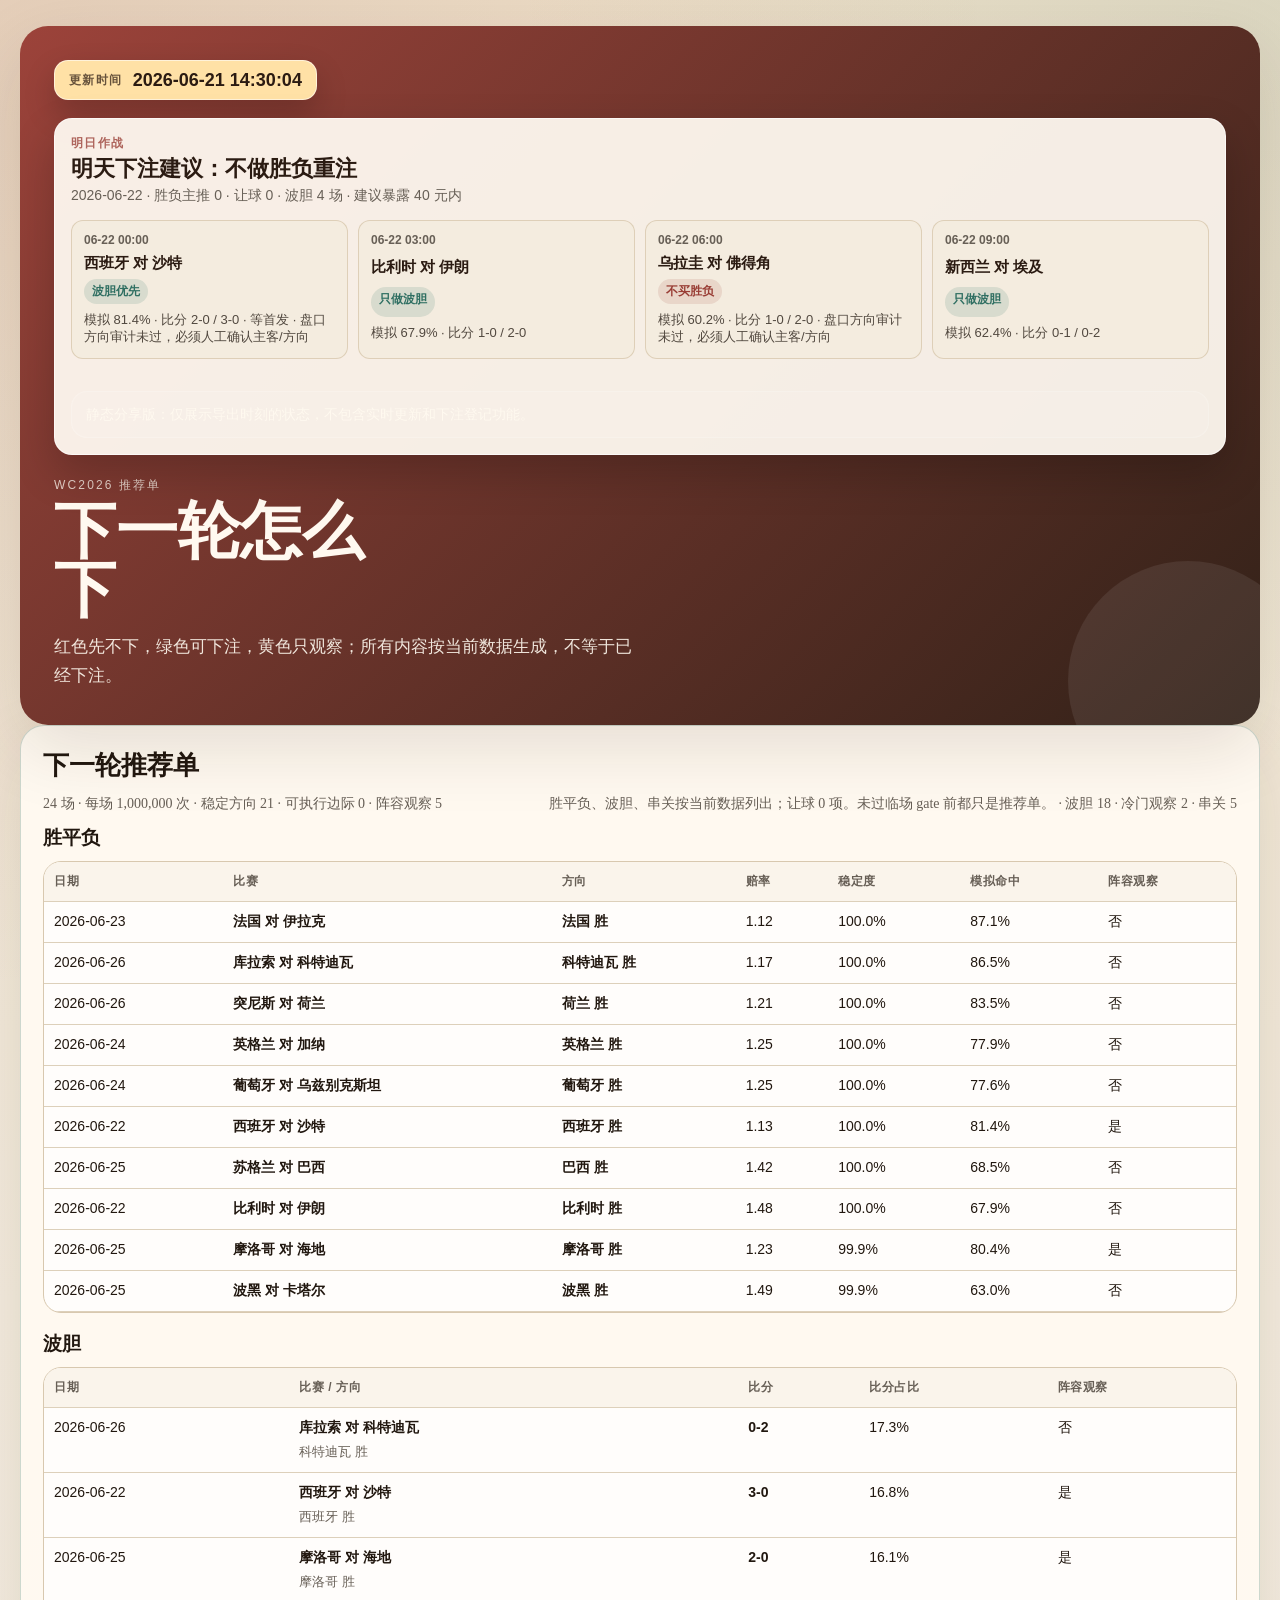
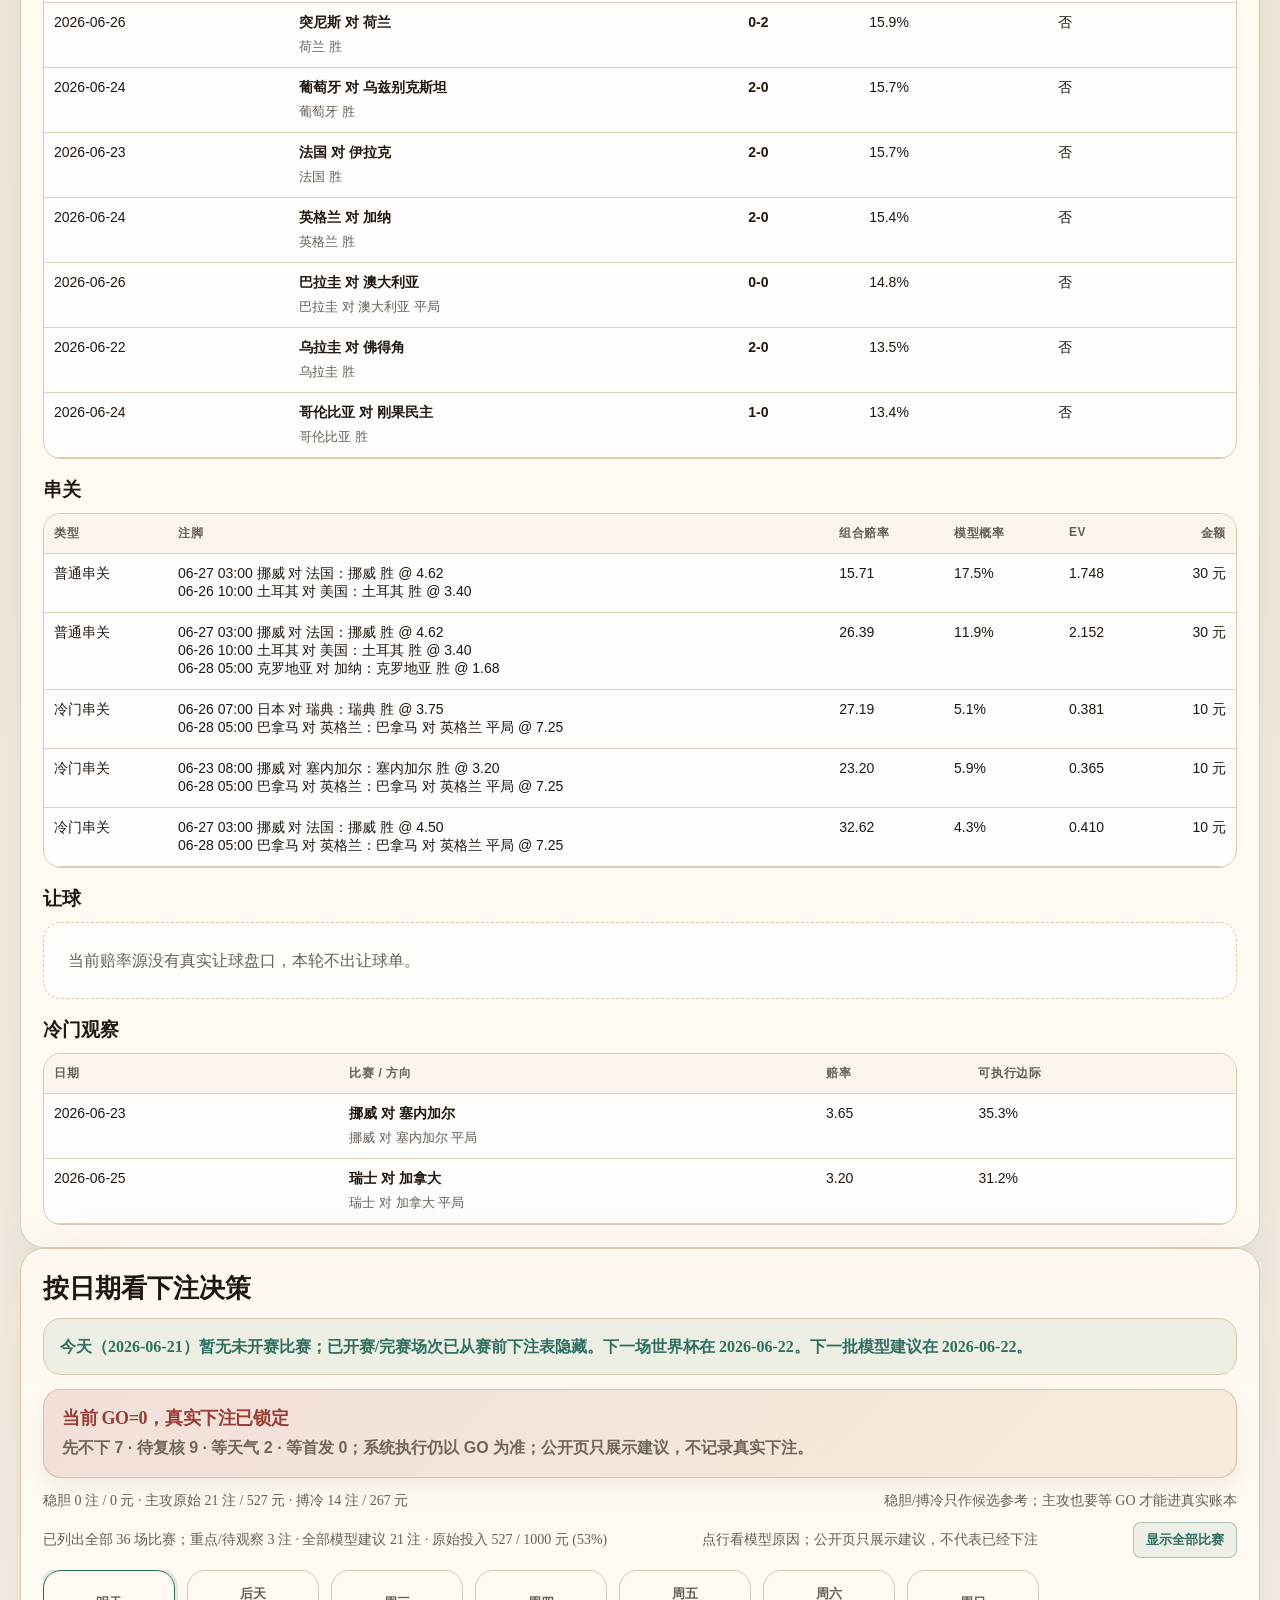
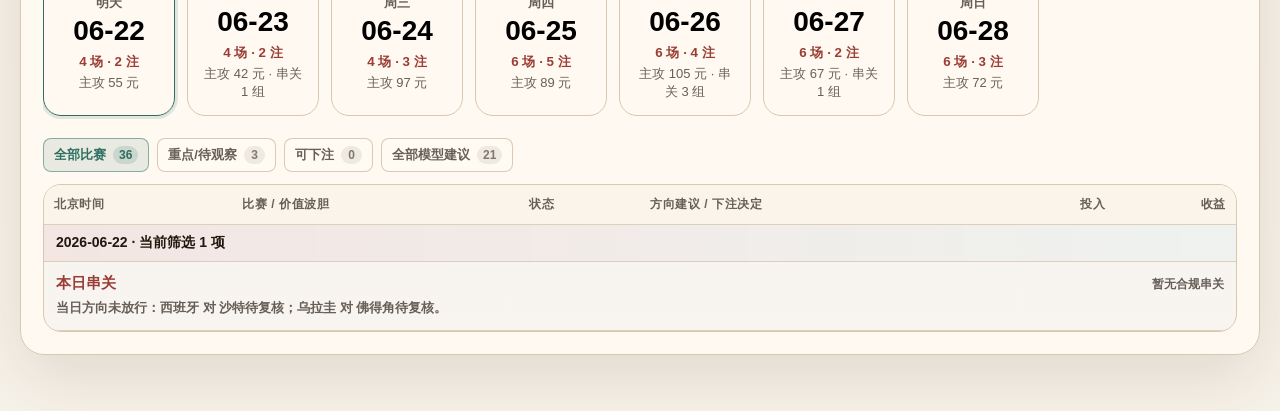
==== index.html @ c62d3257 "Update June 21 results and dashboard" ====
<!doctype html>
<html lang="zh-CN">
<head>
  <meta charset="utf-8">
  <meta name="viewport" content="width=device-width, initial-scale=1">
  <title>WC2026 下注作战台</title>
  <link rel="stylesheet" href="styles.css?v=1781925069">
  <style>
  .execution-guard-banner {
    display: grid;
    gap: 6px;
    margin: 0 0 14px;
    padding: 16px 18px;
    border-radius: 18px;
    border: 1px solid rgba(153,61,53,.24);
    background: linear-gradient(135deg, rgba(153,61,53,.13), rgba(171,116,32,.10));
    color: #993d35;
    box-shadow: 0 10px 24px rgba(48,28,12,.06);
  }
  .execution-guard-banner strong { font-size: 18px; letter-spacing: -.02em; }
  .execution-guard-banner span { color: #6f665c; font-weight: 800; line-height: 1.55; }
  .execution-guard-banner--open {
    border-color: rgba(47,111,98,.28);
    background: linear-gradient(135deg, rgba(47,111,98,.14), rgba(255,255,255,.72));
    color: #2f6f62;
  }
  .group-standings-tabs { display: flex; gap: 10px; overflow-x: auto; padding: 14px 0 16px; }
  .group-standings-tab {
    flex: 0 0 auto;
    cursor: pointer;
    padding: 10px 15px;
    border: 1px solid rgba(216,200,175,.95);
    border-radius: 999px;
    color: #574f47;
    background: rgba(255,255,255,.72);
    font: 900 15px "Aptos", "Microsoft YaHei UI", sans-serif;
    box-shadow: 0 6px 18px rgba(48,28,12,.06);
  }
  .group-standings-tab.is-active {
    color: #4056b8;
    background: #dfe5ff;
    border-color: rgba(64,86,184,.26);
    box-shadow: 0 10px 24px rgba(64,86,184,.14);
  }
  .group-standings-table-panel[hidden] { display: none !important; }
  .group-standings-table-wrap { overflow-x: auto; border-radius: 20px; background: rgba(241,242,244,.92); }
  .group-standings-table { width: 100%; min-width: 760px; border-collapse: collapse; table-layout: fixed; }
  .group-standings-table th, .group-standings-table td { padding: 16px 10px; text-align: center; }
  .group-standings-table .team-cell { width: 230px; text-align: left; font-weight: 900; }
  .group-standings-table .flag-img,
  .forecast-flag {
    flex: 0 0 auto;
    width: 28px;
    height: 20px;
    object-fit: cover;
    border-radius: 3px;
    background: #fff;
    box-shadow: 0 0 0 1px rgba(33,23,15,.12);
  }
  .forecast-team { display: inline-flex; align-items: center; gap: 8px; min-width: 0; }
  .forecast-team small { display: block; color: #6f665c; font-size: 11px; margin-top: 2px; }
  .forecast-score-row {
    display: grid;
    grid-template-columns: minmax(0, 1fr) auto minmax(0, 1fr);
    gap: 10px;
    align-items: center;
    padding: 10px 14px;
    border-top: 1px solid rgba(216,200,175,.70);
  }
  .forecast-score-row .forecast-team--score:last-child { justify-content: flex-end; text-align: right; }
  .forecast-score {
    min-width: 44px;
    padding: 5px 9px;
    border-radius: 12px;
    color: #fff;
    background: #171a1d;
    font-size: 16px;
    font-weight: 1000;
    text-align: center;
    font-variant-numeric: tabular-nums;
  }
  .forecast-group-qualifiers {
    display: grid;
    gap: 4px;
    padding: 10px 14px 12px;
    border-top: 1px solid rgba(216,200,175,.70);
    color: #6f665c;
    background: rgba(47,111,98,.05);
    font-size: 12px;
    font-weight: 800;
  }
  .forecast-knockout-bracket { margin-top: 22px; }
  .forecast-bracket-shell { overflow-x: auto; padding: 12px 4px 18px; scrollbar-width: thin; }
  .forecast-bracket-grid {
    position: relative;
    display: grid;
    grid-template-columns: repeat(var(--bracket-rounds), minmax(240px, 1fr));
    grid-template-rows: 34px repeat(var(--bracket-rows), 72px);
    column-gap: 24px;
    row-gap: 8px;
    min-width: max(1240px, calc(var(--bracket-rounds) * 260px));
  }
  .forecast-bracket-round-head {
    align-self: center;
    color: #6f665c;
    font-size: 12px;
    font-weight: 1000;
    letter-spacing: .12em;
    text-align: center;
  }
  .forecast-bracket-match {
    position: relative;
    align-self: center;
    min-height: 74px;
    padding: 10px 12px;
    border: 1px solid rgba(216,200,175,.88);
    border-radius: 16px;
    background: rgba(255,255,255,.86);
    box-shadow: 0 18px 36px rgba(48,28,12,.09);
    z-index: 1;
  }
  .forecast-bracket-match:not(.is-first-round)::before,
  .forecast-bracket-match:not(.is-final)::after {
    content: "";
    position: absolute;
    top: 50%;
    width: 23px;
    height: 1px;
    background: rgba(151,138,118,.45);
  }
  .forecast-bracket-match:not(.is-first-round)::before { left: -23px; }
  .forecast-bracket-match:not(.is-final)::after { right: -23px; }
  .forecast-bracket-match.is-final { min-height: 104px; border-color: rgba(153,61,53,.28); }
  .forecast-bracket-badge {
    position: absolute;
    top: -13px;
    left: 12px;
    padding: 3px 7px;
    border-radius: 7px;
    color: #fff;
    background: #d94a35;
    font-size: 11px;
    font-weight: 1000;
  }
  .forecast-bracket-teams { display: grid; grid-template-columns: 1fr; gap: 6px; }
  .forecast-team--bracket { justify-content: space-between; gap: 8px; width: 100%; font-weight: 900; }
  .forecast-team--bracket .forecast-flag { order: -1; width: 30px; height: 21px; }
  .forecast-bracket-pick {
    display: flex;
    align-items: center;
    justify-content: space-between;
    gap: 8px;
    margin-top: 8px;
    padding-top: 8px;
    border-top: 1px solid rgba(216,200,175,.72);
  }
  .forecast-bracket-pick > span { color: #6f665c; font-size: 11px; font-weight: 900; }
  @media (max-width: 760px) {
    .forecast-bracket-grid { min-width: 1240px; }
  }
</style>
</head>
<body>
  <main class="shell">
    <section class="hero">
      <div class="hero-updated">
        <span>更新时间</span>
        <strong>2026-06-21 14:30:04</strong>
      </div>
      <section class="tomorrow-advice-hero" aria-label="明天下注建议"><div class="tomorrow-advice-head"><span>明日作战</span><strong>明天下注建议：不做胜负重注</strong><p>2026-06-22 · 胜负主推 0 · 让球 0 · 波胆 4 场 · 建议暴露 40 元内</p></div><div class="tomorrow-advice-grid"><article class="tomorrow-advice-card"><span class="tomorrow-advice-time">06-22 00:00</span><strong>西班牙 对 沙特</strong><span class="tomorrow-advice-badge advice-watch">波胆优先</span><p>模拟 81.4% · 比分 2-0 / 3-0 · 等首发 · 盘口方向审计未过，必须人工确认主客/方向</p></article><article class="tomorrow-advice-card"><span class="tomorrow-advice-time">06-22 03:00</span><strong>比利时 对 伊朗</strong><span class="tomorrow-advice-badge advice-watch">只做波胆</span><p>模拟 67.9% · 比分 1-0 / 2-0</p></article><article class="tomorrow-advice-card"><span class="tomorrow-advice-time">06-22 06:00</span><strong>乌拉圭 对 佛得角</strong><span class="tomorrow-advice-badge advice-no">不买胜负</span><p>模拟 60.2% · 比分 1-0 / 2-0 · 盘口方向审计未过，必须人工确认主客/方向</p></article><article class="tomorrow-advice-card"><span class="tomorrow-advice-time">06-22 09:00</span><strong>新西兰 对 埃及</strong><span class="tomorrow-advice-badge advice-watch">只做波胆</span><p>模拟 62.4% · 比分 0-1 / 0-2</p></article></div><div class="share-note">静态分享版：仅展示导出时刻的状态，不包含实时更新和下注登记功能。</div>
    </section>
      <div class="eyebrow">WC2026 推荐单</div>
      <h1>下一轮怎么下</h1>
      <p class="hero-copy">红色先不下，绿色可下注，黄色只观察；所有内容按当前数据生成，不等于已经下注。</p>
    </section>

    <section class="panel simulation-panel"><h2>下一轮推荐单</h2><div class="match-browser__meta simulation-meta"><div>24 场 · 每场 1,000,000 次 · 稳定方向 21 · 可执行边际 0 · 阵容观察 5</div><div>胜平负、波胆、串关按当前数据列出；让球 0 项。未过临场 gate 前都只是推荐单。 · 波胆 18 · 冷门观察 2 · 串关 5</div></div><div class="simulation-block"><h3>胜平负</h3><div class="table-wrap table-wrap--fit"><table><thead><tr><th>日期</th><th>比赛</th><th>方向</th><th>赔率</th><th>稳定度</th><th>模拟命中</th><th>阵容观察</th></tr></thead><tbody><tr><td>2026-06-23</td><td><strong>法国 对 伊拉克</strong></td><td><strong>法国 胜</strong></td><td>1.12</td><td>100.0%</td><td>87.1%</td><td>否</td></tr><tr><td>2026-06-26</td><td><strong>库拉索 对 科特迪瓦</strong></td><td><strong>科特迪瓦 胜</strong></td><td>1.17</td><td>100.0%</td><td>86.5%</td><td>否</td></tr><tr><td>2026-06-26</td><td><strong>突尼斯 对 荷兰</strong></td><td><strong>荷兰 胜</strong></td><td>1.21</td><td>100.0%</td><td>83.5%</td><td>否</td></tr><tr><td>2026-06-24</td><td><strong>英格兰 对 加纳</strong></td><td><strong>英格兰 胜</strong></td><td>1.25</td><td>100.0%</td><td>77.9%</td><td>否</td></tr><tr><td>2026-06-24</td><td><strong>葡萄牙 对 乌兹别克斯坦</strong></td><td><strong>葡萄牙 胜</strong></td><td>1.25</td><td>100.0%</td><td>77.6%</td><td>否</td></tr><tr><td>2026-06-22</td><td><strong>西班牙 对 沙特</strong></td><td><strong>西班牙 胜</strong></td><td>1.13</td><td>100.0%</td><td>81.4%</td><td>是</td></tr><tr><td>2026-06-25</td><td><strong>苏格兰 对 巴西</strong></td><td><strong>巴西 胜</strong></td><td>1.42</td><td>100.0%</td><td>68.5%</td><td>否</td></tr><tr><td>2026-06-22</td><td><strong>比利时 对 伊朗</strong></td><td><strong>比利时 胜</strong></td><td>1.48</td><td>100.0%</td><td>67.9%</td><td>否</td></tr><tr><td>2026-06-25</td><td><strong>摩洛哥 对 海地</strong></td><td><strong>摩洛哥 胜</strong></td><td>1.23</td><td>99.9%</td><td>80.4%</td><td>是</td></tr><tr><td>2026-06-25</td><td><strong>波黑 对 卡塔尔</strong></td><td><strong>波黑 胜</strong></td><td>1.49</td><td>99.9%</td><td>63.0%</td><td>否</td></tr></tbody></table></div></div><div class="simulation-block"><h3>波胆</h3><div class="table-wrap table-wrap--fit"><table><thead><tr><th>日期</th><th>比赛 / 方向</th><th>比分</th><th>比分占比</th><th>阵容观察</th></tr></thead><tbody><tr><td>2026-06-26</td><td><strong>库拉索 对 科特迪瓦</strong><div class="summary-note">科特迪瓦 胜</div></td><td><strong>0-2</strong></td><td>17.3%</td><td>否</td></tr><tr><td>2026-06-22</td><td><strong>西班牙 对 沙特</strong><div class="summary-note">西班牙 胜</div></td><td><strong>3-0</strong></td><td>16.8%</td><td>是</td></tr><tr><td>2026-06-25</td><td><strong>摩洛哥 对 海地</strong><div class="summary-note">摩洛哥 胜</div></td><td><strong>2-0</strong></td><td>16.1%</td><td>是</td></tr><tr><td>2026-06-26</td><td><strong>突尼斯 对 荷兰</strong><div class="summary-note">荷兰 胜</div></td><td><strong>0-2</strong></td><td>15.9%</td><td>否</td></tr><tr><td>2026-06-24</td><td><strong>葡萄牙 对 乌兹别克斯坦</strong><div class="summary-note">葡萄牙 胜</div></td><td><strong>2-0</strong></td><td>15.7%</td><td>否</td></tr><tr><td>2026-06-23</td><td><strong>法国 对 伊拉克</strong><div class="summary-note">法国 胜</div></td><td><strong>2-0</strong></td><td>15.7%</td><td>否</td></tr><tr><td>2026-06-24</td><td><strong>英格兰 对 加纳</strong><div class="summary-note">英格兰 胜</div></td><td><strong>2-0</strong></td><td>15.4%</td><td>否</td></tr><tr><td>2026-06-26</td><td><strong>巴拉圭 对 澳大利亚</strong><div class="summary-note">巴拉圭 对 澳大利亚 平局</div></td><td><strong>0-0</strong></td><td>14.8%</td><td>否</td></tr><tr><td>2026-06-22</td><td><strong>乌拉圭 对 佛得角</strong><div class="summary-note">乌拉圭 胜</div></td><td><strong>2-0</strong></td><td>13.5%</td><td>否</td></tr><tr><td>2026-06-24</td><td><strong>哥伦比亚 对 刚果民主</strong><div class="summary-note">哥伦比亚 胜</div></td><td><strong>1-0</strong></td><td>13.4%</td><td>否</td></tr></tbody></table></div></div><div class="simulation-block"><h3>串关</h3><div class="table-wrap table-wrap--fit"><table><thead><tr><th>类型</th><th>注脚</th><th>组合赔率</th><th>模型概率</th><th>EV</th><th class="cell-right">金额</th></tr></thead><tbody><tr><td>普通串关</td><td>06-27 03:00 挪威 对 法国：挪威 胜 @ 4.62<br>06-26 10:00 土耳其 对 美国：土耳其 胜 @ 3.40</td><td>15.71</td><td>17.5%</td><td>1.748</td><td class="cell-right">30 元</td></tr><tr><td>普通串关</td><td>06-27 03:00 挪威 对 法国：挪威 胜 @ 4.62<br>06-26 10:00 土耳其 对 美国：土耳其 胜 @ 3.40<br>06-28 05:00 克罗地亚 对 加纳：克罗地亚 胜 @ 1.68</td><td>26.39</td><td>11.9%</td><td>2.152</td><td class="cell-right">30 元</td></tr><tr><td>冷门串关</td><td>06-26 07:00 日本 对 瑞典：瑞典 胜 @ 3.75<br>06-28 05:00 巴拿马 对 英格兰：巴拿马 对 英格兰 平局 @ 7.25</td><td>27.19</td><td>5.1%</td><td>0.381</td><td class="cell-right">10 元</td></tr><tr><td>冷门串关</td><td>06-23 08:00 挪威 对 塞内加尔：塞内加尔 胜 @ 3.20<br>06-28 05:00 巴拿马 对 英格兰：巴拿马 对 英格兰 平局 @ 7.25</td><td>23.20</td><td>5.9%</td><td>0.365</td><td class="cell-right">10 元</td></tr><tr><td>冷门串关</td><td>06-27 03:00 挪威 对 法国：挪威 胜 @ 4.50<br>06-28 05:00 巴拿马 对 英格兰：巴拿马 对 英格兰 平局 @ 7.25</td><td>32.62</td><td>4.3%</td><td>0.410</td><td class="cell-right">10 元</td></tr></tbody></table></div></div><div class="simulation-block"><h3>让球</h3><div class="detail-empty">当前赔率源没有真实让球盘口，本轮不出让球单。</div></div><div class="simulation-block"><h3>冷门观察</h3><div class="table-wrap table-wrap--fit"><table><thead><tr><th>日期</th><th>比赛 / 方向</th><th>赔率</th><th>可执行边际</th></tr></thead><tbody><tr><td>2026-06-23</td><td><strong>挪威 对 塞内加尔</strong><div class="summary-note">挪威 对 塞内加尔 平局</div></td><td>3.65</td><td>35.3%</td></tr><tr><td>2026-06-25</td><td><strong>瑞士 对 加拿大</strong><div class="summary-note">瑞士 对 加拿大 平局</div></td><td>3.20</td><td>31.2%</td></tr></tbody></table></div></div></section>

    <section class="panel">
      <h2>按日期看下注决策</h2>
      <div class="detail-empty dashboard-today-note">今天（2026-06-21）暂无未开赛比赛；已开赛/完赛场次已从赛前下注表隐藏。下一场世界杯在 2026-06-22。下一批模型建议在 2026-06-22。</div><div class="execution-guard-banner execution-guard-banner--closed"><strong>当前 GO=0，真实下注已锁定</strong><span>先不下 7 · 待复核 9 · 等天气 2 · 等首发 0；系统执行仍以 GO 为准；公开页只展示建议，不记录真实下注。</span></div><div class="match-browser__meta play-mode-summary"><div>稳胆 0 注 / 0 元 · 主攻原始 21 注 / 527 元 · 搏冷 14 注 / 267 元</div><div>稳胆/搏冷只作候选参考；主攻也要等 GO 才能进真实账本</div></div><div class="match-browser__meta"><div>已列出全部 36 场比赛；重点/待观察 3 注 · 全部模型建议 21 注 · 原始投入 527 / 1000 元 (53%)</div><div>点行看模型原因；公开页只展示建议，不代表已经下注</div><button id="recommendation-clear-filter" class="calendar-clear-button" type="button" hidden>显示全部比赛</button></div><div class="recommendation-calendar" role="group" aria-label="按日期筛选"><button class="recommendation-day" type="button" data-recommendation-date="2026-06-22" aria-pressed="false" aria-label="筛选 2026-06-22 的比赛"><span class="recommendation-day__tag">明天</span><strong class="recommendation-day__date">06-22</strong><span class="recommendation-day__action">4 场 · 2 注</span><span class="recommendation-day__stake">主攻 55 元</span></button><button class="recommendation-day" type="button" data-recommendation-date="2026-06-23" aria-pressed="false" aria-label="筛选 2026-06-23 的比赛"><span class="recommendation-day__tag">后天</span><strong class="recommendation-day__date">06-23</strong><span class="recommendation-day__action">4 场 · 2 注</span><span class="recommendation-day__stake">主攻 42 元 · 串关 1 组</span></button><button class="recommendation-day" type="button" data-recommendation-date="2026-06-24" aria-pressed="false" aria-label="筛选 2026-06-24 的比赛"><span class="recommendation-day__tag">周三</span><strong class="recommendation-day__date">06-24</strong><span class="recommendation-day__action">4 场 · 3 注</span><span class="recommendation-day__stake">主攻 97 元</span></button><button class="recommendation-day" type="button" data-recommendation-date="2026-06-25" aria-pressed="false" aria-label="筛选 2026-06-25 的比赛"><span class="recommendation-day__tag">周四</span><strong class="recommendation-day__date">06-25</strong><span class="recommendation-day__action">6 场 · 5 注</span><span class="recommendation-day__stake">主攻 89 元</span></button><button class="recommendation-day" type="button" data-recommendation-date="2026-06-26" aria-pressed="false" aria-label="筛选 2026-06-26 的比赛"><span class="recommendation-day__tag">周五</span><strong class="recommendation-day__date">06-26</strong><span class="recommendation-day__action">6 场 · 4 注</span><span class="recommendation-day__stake">主攻 105 元 · 串关 3 组</span></button><button class="recommendation-day" type="button" data-recommendation-date="2026-06-27" aria-pressed="false" aria-label="筛选 2026-06-27 的比赛"><span class="recommendation-day__tag">周六</span><strong class="recommendation-day__date">06-27</strong><span class="recommendation-day__action">6 场 · 2 注</span><span class="recommendation-day__stake">主攻 67 元 · 串关 1 组</span></button><button class="recommendation-day" type="button" data-recommendation-date="2026-06-28" aria-pressed="false" aria-label="筛选 2026-06-28 的比赛"><span class="recommendation-day__tag">周日</span><strong class="recommendation-day__date">06-28</strong><span class="recommendation-day__action">6 场 · 3 注</span><span class="recommendation-day__stake">主攻 72 元</span></button></div><div class="recommendation-filter-bar" role="group" aria-label="执行筛选"><button class="recommendation-filter-button is-active" type="button" data-recommendation-filter="all" aria-pressed="true">全部比赛<span>36</span></button><button class="recommendation-filter-button" type="button" data-recommendation-filter="candidate_watch" aria-pressed="false">重点/待观察<span>3</span></button><button class="recommendation-filter-button" type="button" data-recommendation-filter="recordable" aria-pressed="false">可下注<span>0</span></button><button class="recommendation-filter-button" type="button" data-recommendation-filter="bet" aria-pressed="false">全部模型建议<span>21</span></button></div><div class="table-wrap table-wrap--fit"><table><thead><tr><th>北京时间</th><th>比赛 / 价值波胆</th><th>状态</th><th>方向建议 / 下注决定</th><th class="cell-right">投入</th><th class="cell-right">收益</th></tr></thead><tbody id="recommendation-schedule-body"><tr class="match-day-row" data-role="day" data-match-date="2026-06-22" data-day-label="2026-06-22" data-default-text="2026-06-22 · 4 场比赛 · 2 注模型建议 · 原始投入 55 元"><td colspan="6">2026-06-22 · 4 场比赛 · 2 注模型建议 · 原始投入 55 元</td></tr><tr class="recommendation-row recommendation-row--sideplay recommendation-row--sideplay-empty" data-role="item" data-has-bet="false" data-triage-bucket="sideplay" data-action-state="sideplay" data-stake="0" data-match-date="2026-06-22"><td colspan="6"><div class="daily-parlay-block daily-parlay-block--empty"><div class="daily-parlay-block__title"><strong>本日串关</strong><span>暂无合规串关</span></div><div class="daily-parlay-empty-note">当日方向未放行：西班牙 对 沙特待复核；乌拉圭 对 佛得角待复核。</div></div></td></tr><tr class="recommendation-row recommendation-row--pick" role="button" tabindex="0" data-role="item" data-has-bet="true" data-triage-bucket="pause_review" data-action-state="blocked" data-stake="32.00" data-kickoff-utc="2026-06-21T16:00:00" data-detail-id="recommendation-detail-2" aria-expanded="false" data-match-date="2026-06-22"><td>2026-06-22 00:00</td><td><strong>西班牙 对 沙特阿拉伯</strong><div class="summary-note">世界杯 · 小组赛 · Atlanta Stadium</div><div class="correct-score-strip"><span class="correct-score-label">价值波胆</span><span class="correct-score-chip"><strong>3-0</strong><span>15.7% · 主胜</span></span><span class="correct-score-chip"><strong>2-0</strong><span>20.0% · 主胜</span></span><span class="correct-score-chip"><strong>1-0</strong><span>16.2% · 主胜</span></span></div><div class="summary-note"><strong>赛果 西班牙 胜 · 波胆 3-0 · 只做波胆 · 强信心</strong></div><div class="summary-note">综合实力差 西班牙+22；预期进球 西班牙 2.4-0.3 沙特；豪门核心4人，五大联赛4人：曼城、巴塞罗那、巴塞罗那</div></td><td><span class="status-badge status-review">待复核</span></td><td><strong>赛果预测：西班牙 胜</strong><div class="summary-note">只做波胆 · 胜率 88% · 波胆 3-0 · @ 1.13</div><div class="summary-note">综合实力差 西班牙+22；预期进球 西班牙 2.4-0.3 沙特；豪门核心4人，五大联赛4人：曼城、巴塞罗那、巴塞罗那</div><div class="summary-note">原价值方向：西班牙 对 沙特阿拉伯 平局 平局 @ 12.00</div></td><td class="cell-right stake-cell"><strong>32</strong><div class="summary-note">建议</div></td><td class="cell-right"><span class="profit-positive">+352</span><div class="summary-note">预期 +46.3</div></td></tr><tr class="recommendation-detail-row" data-detail-id="recommendation-detail-2" data-match-date="2026-06-22" data-triage-bucket="pause_review" hidden><td colspan="6"><div class="recommendation-detail-panel"><div class="recommendation-detail-head"><strong>西班牙 对 沙特阿拉伯</strong><span>西班牙 对 沙特阿拉伯 平局</span></div><div class="detail-summary recommendation-detail-summary"><div class="summary-card recommendation-detail-card"><span>执行结论</span><strong><span class="status-badge status-review">待复核</span></strong><div class="summary-note">盘口方向审计未过，必须人工确认主客/方向</div></div><div class="summary-card recommendation-detail-card"><span>赔率投入</span><strong>平局 @ 12.00 / 32 元</strong><div class="summary-note">Matchbook · 优势 12.1% · 信心 中</div></div><div class="summary-card recommendation-detail-card"><span>命中净回</span><strong>+352 元</strong><div class="summary-note">命中返还 384 元</div></div><div class="summary-card recommendation-detail-card"><span>未中亏损</span><strong>-32 元</strong></div><div class="summary-card recommendation-detail-card"><span>模型预期</span><strong>+46.3 元</strong><div class="summary-note">ROI 144.7%</div></div></div><div class="recommendation-detail-body"><div><h4>主要原因</h4><ul class="recommendation-detail-reasons"><li>盘口闸门需复核</li><li>天气源未确认：fetch_failed</li><li>盘口方向审计要求复核</li></ul></div><div class="recommendation-result-panel"><h4>结果测算</h4><div class="recommendation-result-grid"><div class="recommendation-result-metric"><span>命中返还</span><strong>384 元</strong><div class="summary-note">含本金</div></div><div class="recommendation-result-metric"><span>命中净回</span><strong class="profit-positive">+352 元</strong><div class="summary-note">赔率 12.00</div></div><div class="recommendation-result-metric"><span>未中亏损</span><strong class="profit-negative">-32 元</strong><div class="summary-note">风险上限就是投入</div></div><div class="recommendation-result-metric"><span>模型预期</span><strong>+46.3 元</strong><div class="summary-note">ROI 144.7%</div></div><div class="recommendation-result-metric"><span>模型概率</span><strong>20.8%</strong><div class="summary-note">模型判断</div></div><div class="recommendation-result-metric"><span>盘口概率</span><strong>8.3%</strong><div class="summary-note">赔率反推</div></div><div class="recommendation-result-metric"><span>概率优势</span><strong>12.1%</strong><div class="summary-note">模型 - 盘口</div></div><div class="recommendation-result-metric"><span>场馆风险</span><strong>亚特兰大体育场（中）</strong></div></div></div></div></div></td></tr><tr class="recommendation-row recommendation-row--watch" data-role="item" data-has-bet="false" data-triage-bucket="no_bet" data-action-state="none" data-stake="0" data-kickoff-utc="2026-06-21T19:00:00" data-match-date="2026-06-22"><td>2026-06-22 03:00</td><td><strong>比利时 对 伊朗</strong><div class="summary-note">世界杯 · 小组赛</div><div class="correct-score-strip"><span class="correct-score-label">价值波胆</span><span class="correct-score-chip"><strong>2-0</strong><span>13.8% · 主胜</span></span><span class="correct-score-chip"><strong>1-0</strong><span>12.3% · 主胜</span></span><span class="correct-score-chip"><strong>2-1</strong><span>9.5% · 主胜</span></span></div><div class="summary-note"><strong>赛果 比利时 胜 · 波胆 2-0 · 只做波胆 · 强信心</strong></div><div class="summary-note">综合实力差 比利时+7；预期进球 比利时 2.0-0.7 伊朗；豪门核心3人，五大联赛4人：曼城、Roma、曼城</div></td><td><span class="status-badge status-watch">预测</span></td><td><strong>赛果预测：比利时 胜</strong><div class="summary-note">只做波胆 · 胜率 66% · 波胆 2-0 · @ 1.48</div><div class="summary-note">综合实力差 比利时+7；预期进球 比利时 2.0-0.7 伊朗；豪门核心3人，五大联赛4人：曼城、Roma、曼城</div></td><td class="cell-right stake-cell">无<div class="summary-note">未登记</div></td><td class="cell-right">-</td></tr><tr class="recommendation-row recommendation-row--pick" role="button" tabindex="0" data-role="item" data-has-bet="true" data-triage-bucket="pause_review" data-action-state="blocked" data-stake="23.00" data-kickoff-utc="2026-06-21T22:00:00" data-detail-id="recommendation-detail-5" aria-expanded="false" data-match-date="2026-06-22"><td>2026-06-22 06:00</td><td><strong>乌拉圭 对 佛得角</strong><div class="summary-note">世界杯 · 小组赛 · Miami Stadium</div><div class="correct-score-strip"><span class="correct-score-label">价值波胆</span><span class="correct-score-chip"><strong>2-0</strong><span>12.3% · 主胜</span></span><span class="correct-score-chip"><strong>1-0</strong><span>12.4% · 主胜</span></span><span class="correct-score-chip"><strong>2-1</strong><span>9.6% · 主胜</span></span></div><div class="summary-note"><strong>赛果 乌拉圭 胜 · 波胆 2-0 · 只做波胆 · 中信心</strong></div><div class="summary-note">综合实力差 乌拉圭+12；预期进球 乌拉圭 1.7-0.8 佛得角；豪门核心4人，五大联赛5人：皇家马德里、巴塞罗那、利物浦</div></td><td><span class="status-badge status-review">待复核</span></td><td><strong>赛果预测：乌拉圭 胜</strong><div class="summary-note">只做波胆 · 胜率 66% · 波胆 2-0 · @ 1.50</div><div class="summary-note">综合实力差 乌拉圭+12；预期进球 乌拉圭 1.7-0.8 佛得角；豪门核心4人，五大联赛5人：皇家马德里、巴塞罗那、利物浦</div><div class="summary-note">原价值方向：佛得角 胜 客胜 @ 9.40</div></td><td class="cell-right stake-cell"><strong>23</strong><div class="summary-note">建议</div></td><td class="cell-right"><span class="profit-positive">+193</span><div class="summary-note">预期 +20.0</div></td></tr><tr class="recommendation-detail-row" data-detail-id="recommendation-detail-5" data-match-date="2026-06-22" data-triage-bucket="pause_review" hidden><td colspan="6"><div class="recommendation-detail-panel"><div class="recommendation-detail-head"><strong>乌拉圭 对 佛得角</strong><span>佛得角 胜</span></div><div class="detail-summary recommendation-detail-summary"><div class="summary-card recommendation-detail-card"><span>执行结论</span><strong><span class="status-badge status-review">待复核</span></strong><div class="summary-note">盘口方向审计未过，必须人工确认主客/方向</div></div><div class="summary-card recommendation-detail-card"><span>赔率投入</span><strong>客胜 @ 9.40 / 23 元</strong><div class="summary-note">Smarkets · 优势 9.2% · 信心 中</div></div><div class="summary-card recommendation-detail-card"><span>命中净回</span><strong>+193 元</strong><div class="summary-note">命中返还 216 元</div></div><div class="summary-card recommendation-detail-card"><span>未中亏损</span><strong>-23 元</strong></div><div class="summary-card recommendation-detail-card"><span>模型预期</span><strong>+20.0 元</strong><div class="summary-note">ROI 86.9%</div></div></div><div class="recommendation-detail-body"><div><h4>主要原因</h4><ul class="recommendation-detail-reasons"><li>盘口闸门需复核</li><li>当前优势 9.2% 偏薄</li><li>场馆 迈阿密体育场 为极高风险</li><li>开球天气为极高风险</li><li>盘口方向审计要求复核</li></ul></div><div class="recommendation-result-panel"><h4>结果测算</h4><div class="recommendation-result-grid"><div class="recommendation-result-metric"><span>命中返还</span><strong>216 元</strong><div class="summary-note">含本金</div></div><div class="recommendation-result-metric"><span>命中净回</span><strong class="profit-positive">+193 元</strong><div class="summary-note">赔率 9.40</div></div><div class="recommendation-result-metric"><span>未中亏损</span><strong class="profit-negative">-23 元</strong><div class="summary-note">风险上限就是投入</div></div><div class="recommendation-result-metric"><span>模型预期</span><strong>+20.0 元</strong><div class="summary-note">ROI 86.9%</div></div><div class="recommendation-result-metric"><span>模型概率</span><strong>20.9%</strong><div class="summary-note">模型判断</div></div><div class="recommendation-result-metric"><span>盘口概率</span><strong>10.6%</strong><div class="summary-note">赔率反推</div></div><div class="recommendation-result-metric"><span>概率优势</span><strong>9.2%</strong><div class="summary-note">模型 - 盘口</div></div><div class="recommendation-result-metric"><span>场馆风险</span><strong>迈阿密体育场（极高）</strong></div></div></div></div></div></td></tr><tr class="recommendation-row recommendation-row--watch" data-role="item" data-has-bet="false" data-triage-bucket="no_bet" data-action-state="none" data-stake="0" data-kickoff-utc="2026-06-22T01:00:00" data-match-date="2026-06-22"><td>2026-06-22 09:00</td><td><strong>新西兰 对 埃及</strong><div class="summary-note">世界杯 · 小组赛</div><div class="correct-score-strip"><span class="correct-score-label">价值波胆</span><span class="correct-score-chip"><strong>0-2</strong><span>11.8% · 客胜</span></span><span class="correct-score-chip"><strong>0-1</strong><span>10.8% · 客胜</span></span><span class="correct-score-chip"><strong>1-2</strong><span>9.9% · 客胜</span></span></div><div class="summary-note"><strong>赛果 埃及 胜 · 波胆 0-2 · 只做波胆 · 强信心</strong></div><div class="summary-note">综合实力差 埃及+12；预期进球 新西兰 0.8-1.9 埃及；豪门核心1人，五大联赛2人：利物浦、法兰克福、特拉布宗体育</div></td><td><span class="status-badge status-watch">预测</span></td><td><strong>赛果预测：埃及 胜</strong><div class="summary-note">只做波胆 · 胜率 61% · 波胆 0-2 · @ 1.64</div><div class="summary-note">综合实力差 埃及+12；预期进球 新西兰 0.8-1.9 埃及；豪门核心1人，五大联赛2人：利物浦、法兰克福、特拉布宗体育</div></td><td class="cell-right stake-cell">无<div class="summary-note">未登记</div></td><td class="cell-right">-</td></tr><tr class="match-day-row" data-role="day" data-match-date="2026-06-23" data-day-label="2026-06-23" data-default-text="2026-06-23 · 4 场比赛 · 2 注模型建议 · 原始投入 42 元 · 串关 1 组 ~10 元"><td colspan="6">2026-06-23 · 4 场比赛 · 2 注模型建议 · 原始投入 42 元 · 串关 1 组 ~10 元</td></tr><tr class="recommendation-row recommendation-row--sideplay" data-role="item" data-has-bet="false" data-triage-bucket="sideplay" data-action-state="sideplay" data-stake="0" data-match-date="2026-06-23"><td colspan="6"><div class="daily-parlay-block"><div class="daily-parlay-block__title"><strong>本日串关</strong><span>1 组 · 优先选择临近综合预测串关；同一时间窗内再按胜率和预期值排序。 冷门高赔串单独小额标注。</span></div><div class="daily-parlay-grid"><article class="daily-parlay-card"><div class="daily-parlay-card__head"><strong>1. 冷门2串1</strong><span>10 元</span></div><div class="daily-parlay-card__meta">赔率 23.2 · 胜率 5.9% · 预期值 0.36 · 高波动小额</div><ul><li>06-23 08:00 挪威 对 塞内加尔 塞内加尔 胜 @ 3.20</li><li>06-28 05:00 巴拿马 对 英格兰 巴拿马 对 英格兰 平局 @ 7.25</li></ul></article></div></div></td></tr><tr class="recommendation-row recommendation-row--watch" data-role="item" data-has-bet="false" data-triage-bucket="no_bet" data-action-state="none" data-stake="0" data-kickoff-utc="2026-06-22T17:00:00" data-match-date="2026-06-23"><td>2026-06-23 01:00</td><td><strong>阿根廷 对 奥地利</strong><div class="summary-note">世界杯 · 小组赛 · Dallas Stadium</div><div class="correct-score-strip"><span class="correct-score-label">价值波胆</span><span class="correct-score-chip"><strong>2-1</strong><span>10.0% · 主胜</span></span><span class="correct-score-chip"><strong>2-0</strong><span>11.5% · 主胜</span></span><span class="correct-score-chip"><strong>1-0</strong><span>9.9% · 主胜</span></span></div><div class="summary-note"><strong>赛果 阿根廷 胜 · 波胆 2-1 · 只做波胆 · 强信心</strong></div><div class="summary-note">综合实力差 阿根廷+14；预期进球 阿根廷 2.0-0.9 奥地利；豪门核心2人，五大联赛5人：迈阿密国际、国际米兰、曼城</div></td><td><span class="status-badge status-watch">预测</span></td><td><strong>赛果预测：阿根廷 胜</strong><div class="summary-note">只做波胆 · 胜率 61% · 波胆 2-1 · @ 1.61</div><div class="summary-note">综合实力差 阿根廷+14；预期进球 阿根廷 2.0-0.9 奥地利；豪门核心2人，五大联赛5人：迈阿密国际、国际米兰、曼城</div></td><td class="cell-right stake-cell">无<div class="summary-note">未登记</div></td><td class="cell-right">-</td></tr><tr class="recommendation-row recommendation-row--watch" data-role="item" data-has-bet="false" data-triage-bucket="no_bet" data-action-state="none" data-stake="0" data-kickoff-utc="2026-06-22T21:00:00" data-match-date="2026-06-23"><td>2026-06-23 05:00</td><td><strong>法国 对 伊拉克</strong><div class="summary-note">世界杯 · 小组赛</div><div class="correct-score-strip"><span class="correct-score-label">价值波胆</span><span class="correct-score-chip"><strong>4-0</strong><span>11.7% · 主胜</span></span><span class="correct-score-chip"><strong>2-0</strong><span>17.4% · 主胜</span></span><span class="correct-score-chip"><strong>2-0</strong><span>17.4% · 主胜</span></span></div><div class="summary-note"><strong>赛果 法国 胜 · 波胆 4-0 · 只做波胆 · 强信心</strong></div><div class="summary-note">综合实力差 法国+28；预期进球 法国 2.8-0.4 伊拉克；豪门核心5人，五大联赛5人：皇家马德里、皇家马德里、马德里竞技</div></td><td><span class="status-badge status-watch">预测</span></td><td><strong>赛果预测：法国 胜</strong><div class="summary-note">只做波胆 · 胜率 88% · 波胆 4-0 · @ 1.12</div><div class="summary-note">综合实力差 法国+28；预期进球 法国 2.8-0.4 伊拉克；豪门核心5人，五大联赛5人：皇家马德里、皇家马德里、马德里竞技</div></td><td class="cell-right stake-cell">无<div class="summary-note">未登记</div></td><td class="cell-right">-</td></tr><tr class="recommendation-row recommendation-row--pick" role="button" tabindex="0" data-role="item" data-has-bet="true" data-triage-bucket="weather_required" data-action-state="waiting" data-stake="32.00" data-kickoff-utc="2026-06-23T00:00:00" data-detail-id="recommendation-detail-12" aria-expanded="false" data-match-date="2026-06-23"><td>2026-06-23 08:00</td><td><strong>挪威 对 塞内加尔</strong><div class="summary-note">世界杯 · 小组赛 · New York / New Jersey Stadium</div><div class="correct-score-strip"><span class="correct-score-label">价值波胆</span><span class="correct-score-chip"><strong>2-2</strong><span>6.4% · 平局</span></span><span class="correct-score-chip"><strong>1-1</strong><span>12.6% · 平局</span></span><span class="correct-score-chip"><strong>2-2</strong><span>6.4% · 平局</span></span></div><div class="summary-note"><strong>赛果 挪威 对 塞内加尔 平局 · 波胆 2-2 · 只做波胆 · 弱信心</strong></div><div class="summary-note">双方综合实力接近；预期进球 挪威 1.7-1.4 塞内加尔；豪门核心4人，五大联赛4人：曼城、阿森纳、马德里竞技</div></td><td><span class="status-badge status-watch">赛前1天再看</span></td><td><strong>赛果预测：挪威 对 塞内加尔 平局</strong><div class="summary-note">只做波胆 · 胜率 26% · 波胆 2-2 · @ 3.65</div><div class="summary-note">双方综合实力接近；预期进球 挪威 1.7-1.4 塞内加尔；豪门核心4人，五大联赛4人：曼城、阿森纳、马德里竞技</div><div class="summary-note">原价值方向：塞内加尔 胜 客胜 @ 3.20</div></td><td class="cell-right stake-cell"><strong>32</strong><div class="summary-note">建议</div></td><td class="cell-right"><span class="profit-positive">+70</span><div class="summary-note">预期 +18.3</div></td></tr><tr class="recommendation-detail-row" data-detail-id="recommendation-detail-12" data-match-date="2026-06-23" data-triage-bucket="weather_required" hidden><td colspan="6"><div class="recommendation-detail-panel"><div class="recommendation-detail-head"><strong>挪威 对 塞内加尔</strong><span>塞内加尔 胜</span></div><div class="detail-summary recommendation-detail-summary"><div class="summary-card recommendation-detail-card"><span>执行结论</span><strong><span class="status-badge status-watch">赛前1天再看</span></strong><div class="summary-note">开球天气高风险，必须等天气和阵容深度确认</div></div><div class="summary-card recommendation-detail-card"><span>赔率投入</span><strong>客胜 @ 3.20 / 32 元</strong><div class="summary-note">Betfair · 优势 17.9% · 信心 高</div></div><div class="summary-card recommendation-detail-card"><span>命中净回</span><strong>+70 元</strong><div class="summary-note">命中返还 102 元</div></div><div class="summary-card recommendation-detail-card"><span>未中亏损</span><strong>-32 元</strong></div><div class="summary-card recommendation-detail-card"><span>模型预期</span><strong>+18.3 元</strong><div class="summary-note">ROI 57.1%</div></div></div><div class="recommendation-detail-body"><div><h4>主要原因</h4><ul class="recommendation-detail-reasons"><li>场馆 纽约/新泽西体育场 为高风险</li><li>开球天气为高风险</li></ul></div><div class="recommendation-result-panel"><h4>结果测算</h4><div class="recommendation-result-grid"><div class="recommendation-result-metric"><span>命中返还</span><strong>102 元</strong><div class="summary-note">含本金</div></div><div class="recommendation-result-metric"><span>命中净回</span><strong class="profit-positive">+70 元</strong><div class="summary-note">赔率 3.20</div></div><div class="recommendation-result-metric"><span>未中亏损</span><strong class="profit-negative">-32 元</strong><div class="summary-note">风险上限就是投入</div></div><div class="recommendation-result-metric"><span>模型预期</span><strong>+18.3 元</strong><div class="summary-note">ROI 57.1%</div></div><div class="recommendation-result-metric"><span>模型概率</span><strong>50.1%</strong><div class="summary-note">模型判断</div></div><div class="recommendation-result-metric"><span>盘口概率</span><strong>31.2%</strong><div class="summary-note">赔率反推</div></div><div class="recommendation-result-metric"><span>概率优势</span><strong>17.9%</strong><div class="summary-note">模型 - 盘口</div></div><div class="recommendation-result-metric"><span>场馆风险</span><strong>纽约/新泽西体育场（高）</strong></div></div></div></div></div></td></tr><tr class="recommendation-row recommendation-row--pick" role="button" tabindex="0" data-role="item" data-has-bet="true" data-triage-bucket="cut_now" data-action-state="blocked" data-stake="10.00" data-kickoff-utc="2026-06-23T03:00:00" data-detail-id="recommendation-detail-14" aria-expanded="false" data-match-date="2026-06-23"><td>2026-06-23 11:00</td><td><strong>约旦 对 阿尔及利亚</strong><div class="summary-note">世界杯 · 小组赛 · San Francisco Bay Area Stadium</div><div class="correct-score-strip"><span class="correct-score-label">价值波胆</span><span class="correct-score-chip"><strong>1-2</strong><span>10.0% · 客胜</span></span><span class="correct-score-chip"><strong>0-2</strong><span>10.5% · 客胜</span></span><span class="correct-score-chip"><strong>0-2</strong><span>10.5% · 客胜</span></span></div><div class="summary-note"><strong>赛果 阿尔及利亚 胜 · 波胆 1-2 · 只做波胆 · 中信心</strong></div><div class="summary-note">综合实力差 阿尔及利亚+11；预期进球 约旦 1.0-1.9 阿尔及利亚；豪门核心2人，五大联赛3人：Lyon、Rennes、AC米兰</div></td><td><span class="status-badge status-no_bet">先不下</span></td><td><strong>赛果预测：阿尔及利亚 胜</strong><div class="summary-note">只做波胆 · 胜率 61% · 波胆 1-2 · @ 1.63</div><div class="summary-note">综合实力差 阿尔及利亚+11；预期进球 约旦 1.0-1.9 阿尔及利亚；豪门核心2人，五大联赛3人：Lyon、Rennes、AC米兰</div><div class="summary-note">原价值方向：约旦 胜 主胜 @ 6.40</div></td><td class="cell-right stake-cell"><strong>10</strong><div class="summary-note">建议</div></td><td class="cell-right"><span class="profit-positive">+54</span><div class="summary-note">预期 +2.8</div></td></tr><tr class="recommendation-detail-row" data-detail-id="recommendation-detail-14" data-match-date="2026-06-23" data-triage-bucket="cut_now" hidden><td colspan="6"><div class="recommendation-detail-panel"><div class="recommendation-detail-head"><strong>约旦 对 阿尔及利亚</strong><span>约旦 胜</span></div><div class="detail-summary recommendation-detail-summary"><div class="summary-card recommendation-detail-card"><span>执行结论</span><strong><span class="status-badge status-no_bet">先不下</span></strong><div class="summary-note">当前优势低于执行下限</div></div><div class="summary-card recommendation-detail-card"><span>赔率投入</span><strong>主胜 @ 6.40 / 10 元</strong><div class="summary-note">Betfair · 优势 4.4% · 信心 低</div></div><div class="summary-card recommendation-detail-card"><span>命中净回</span><strong>+54 元</strong><div class="summary-note">命中返还 64 元</div></div><div class="summary-card recommendation-detail-card"><span>未中亏损</span><strong>-10 元</strong></div><div class="summary-card recommendation-detail-card"><span>模型预期</span><strong>+2.8 元</strong><div class="summary-note">ROI 28.4%</div></div></div><div class="recommendation-detail-body"><div><h4>主要原因</h4><ul class="recommendation-detail-reasons"><li>盘口闸门需复核</li><li>当前优势 5.2% 低于 8%</li><li>盘口方向审计要求复核</li><li>亚赞-奈马特因前交叉韧带伤病落选</li></ul></div><div class="recommendation-result-panel"><h4>结果测算</h4><div class="recommendation-result-grid"><div class="recommendation-result-metric"><span>命中返还</span><strong>64 元</strong><div class="summary-note">含本金</div></div><div class="recommendation-result-metric"><span>命中净回</span><strong class="profit-positive">+54 元</strong><div class="summary-note">赔率 6.40</div></div><div class="recommendation-result-metric"><span>未中亏损</span><strong class="profit-negative">-10 元</strong><div class="summary-note">风险上限就是投入</div></div><div class="recommendation-result-metric"><span>模型预期</span><strong>+2.8 元</strong><div class="summary-note">ROI 28.4%</div></div><div class="recommendation-result-metric"><span>模型概率</span><strong>22.1%</strong><div class="summary-note">模型判断</div></div><div class="recommendation-result-metric"><span>盘口概率</span><strong>15.6%</strong><div class="summary-note">赔率反推</div></div><div class="recommendation-result-metric"><span>概率优势</span><strong>4.4%</strong><div class="summary-note">模型 - 盘口</div></div><div class="recommendation-result-metric"><span>场馆风险</span><strong>旧金山湾区体育场（低）</strong></div></div></div></div></div></td></tr><tr class="match-day-row" data-role="day" data-match-date="2026-06-24" data-day-label="2026-06-24" data-default-text="2026-06-24 · 4 场比赛 · 3 注模型建议 · 原始投入 97 元"><td colspan="6">2026-06-24 · 4 场比赛 · 3 注模型建议 · 原始投入 97 元</td></tr><tr class="recommendation-row recommendation-row--sideplay recommendation-row--sideplay-empty" data-role="item" data-has-bet="false" data-triage-bucket="sideplay" data-action-state="sideplay" data-stake="0" data-match-date="2026-06-24"><td colspan="6"><div class="daily-parlay-block daily-parlay-block--empty"><div class="daily-parlay-block__title"><strong>本日串关</strong><span>暂无合规串关</span></div><div class="daily-parlay-empty-note">当日方向未放行：英格兰 对 加纳先不下；巴拿马 对 克罗地亚待复核；哥伦比亚 对 刚果民主待复核。</div></div></td></tr><tr class="recommendation-row recommendation-row--watch" data-role="item" data-has-bet="false" data-triage-bucket="no_bet" data-action-state="none" data-stake="0" data-kickoff-utc="2026-06-23T17:00:00" data-match-date="2026-06-24"><td>2026-06-24 01:00</td><td><strong>葡萄牙 对 乌兹别克斯坦</strong><div class="summary-note">世界杯 · 小组赛</div><div class="correct-score-strip"><span class="correct-score-label">价值波胆</span><span class="correct-score-chip"><strong>3-0</strong><span>12.9% · 主胜</span></span><span class="correct-score-chip"><strong>2-0</strong><span>17.1% · 主胜</span></span><span class="correct-score-chip"><strong>2-0</strong><span>17.1% · 主胜</span></span></div><div class="summary-note"><strong>赛果 葡萄牙 胜 · 波胆 3-0 · 只做波胆 · 强信心</strong></div><div class="summary-note">综合实力差 葡萄牙+18；预期进球 葡萄牙 2.3-0.5 乌兹别克斯坦；豪门核心3人，五大联赛4人：曼联、AC米兰、曼城</div></td><td><span class="status-badge status-watch">预测</span></td><td><strong>赛果预测：葡萄牙 胜</strong><div class="summary-note">只做波胆 · 胜率 79% · 波胆 3-0 · @ 1.25</div><div class="summary-note">综合实力差 葡萄牙+18；预期进球 葡萄牙 2.3-0.5 乌兹别克斯坦；豪门核心3人，五大联赛4人：曼联、AC米兰、曼城</div></td><td class="cell-right stake-cell">无<div class="summary-note">未登记</div></td><td class="cell-right">-</td></tr><tr class="recommendation-row recommendation-row--pick" role="button" tabindex="0" data-role="item" data-has-bet="true" data-triage-bucket="cut_now" data-action-state="blocked" data-stake="10.00" data-kickoff-utc="2026-06-23T20:00:00" data-detail-id="recommendation-detail-19" aria-expanded="false" data-match-date="2026-06-24"><td>2026-06-24 04:00</td><td><strong>英格兰 对 加纳</strong><div class="summary-note">世界杯 · 小组赛</div><div class="correct-score-strip"><span class="correct-score-label">价值波胆</span><span class="correct-score-chip"><strong>3-0</strong><span>12.9% · 主胜</span></span><span class="correct-score-chip"><strong>2-0</strong><span>16.7% · 主胜</span></span><span class="correct-score-chip"><strong>2-0</strong><span>16.7% · 主胜</span></span></div><div class="summary-note"><strong>赛果 英格兰 胜 · 波胆 3-0 · 只做波胆 · 强信心</strong></div><div class="summary-note">综合实力差 英格兰+16；预期进球 英格兰 2.3-0.5 加纳；豪门核心5人，五大联赛5人：皇家马德里、拜仁慕尼黑、阿森纳</div></td><td><span class="status-badge status-no_bet">先不下</span></td><td><strong>赛果预测：英格兰 胜</strong><div class="summary-note">只做波胆 · 胜率 79% · 波胆 3-0 · @ 1.25</div><div class="summary-note">综合实力差 英格兰+16；预期进球 英格兰 2.3-0.5 加纳；豪门核心5人，五大联赛5人：皇家马德里、拜仁慕尼黑、阿森纳</div><div class="summary-note">原价值方向：英格兰 对 加纳 平局 平局 @ 7.00</div></td><td class="cell-right stake-cell"><strong>10</strong><div class="summary-note">建议</div></td><td class="cell-right"><span class="profit-positive">+60</span><div class="summary-note">预期 +3.6</div></td></tr><tr class="recommendation-detail-row" data-detail-id="recommendation-detail-19" data-match-date="2026-06-24" data-triage-bucket="cut_now" hidden><td colspan="6"><div class="recommendation-detail-panel"><div class="recommendation-detail-head"><strong>英格兰 对 加纳</strong><span>英格兰 对 加纳 平局</span></div><div class="detail-summary recommendation-detail-summary"><div class="summary-card recommendation-detail-card"><span>执行结论</span><strong><span class="status-badge status-no_bet">先不下</span></strong><div class="summary-note">当前优势低于执行下限</div></div><div class="summary-card recommendation-detail-card"><span>赔率投入</span><strong>平局 @ 7.00 / 10 元</strong><div class="summary-note">Matchbook · 优势 5.2% · 信心 低</div></div><div class="summary-card recommendation-detail-card"><span>命中净回</span><strong>+60 元</strong><div class="summary-note">命中返还 70 元</div></div><div class="summary-card recommendation-detail-card"><span>未中亏损</span><strong>-10 元</strong></div><div class="summary-card recommendation-detail-card"><span>模型预期</span><strong>+3.6 元</strong><div class="summary-note">ROI 36.2%</div></div></div><div class="recommendation-detail-body"><div><h4>主要原因</h4><ul class="recommendation-detail-reasons"><li>盘口闸门需复核</li><li>当前优势 5.2% 低于 8%</li><li>天气源未确认：missing_venue</li><li>盘口方向审计要求复核</li><li>库杜斯和迪基库缺席削弱加纳中轴</li></ul></div><div class="recommendation-result-panel"><h4>结果测算</h4><div class="recommendation-result-grid"><div class="recommendation-result-metric"><span>命中返还</span><strong>70 元</strong><div class="summary-note">含本金</div></div><div class="recommendation-result-metric"><span>命中净回</span><strong class="profit-positive">+60 元</strong><div class="summary-note">赔率 7.00</div></div><div class="recommendation-result-metric"><span>未中亏损</span><strong class="profit-negative">-10 元</strong><div class="summary-note">风险上限就是投入</div></div><div class="recommendation-result-metric"><span>模型预期</span><strong>+3.6 元</strong><div class="summary-note">ROI 36.2%</div></div><div class="recommendation-result-metric"><span>模型概率</span><strong>20.3%</strong><div class="summary-note">模型判断</div></div><div class="recommendation-result-metric"><span>盘口概率</span><strong>14.3%</strong><div class="summary-note">赔率反推</div></div><div class="recommendation-result-metric"><span>概率优势</span><strong>5.2%</strong><div class="summary-note">模型 - 盘口</div></div><div class="recommendation-result-metric"><span>场馆风险</span><strong>-</strong></div></div></div></div></div></td></tr><tr class="recommendation-row recommendation-row--pick" role="button" tabindex="0" data-role="item" data-has-bet="true" data-triage-bucket="pause_review" data-action-state="blocked" data-stake="42.00" data-kickoff-utc="2026-06-23T23:00:00" data-detail-id="recommendation-detail-21" aria-expanded="false" data-match-date="2026-06-24"><td>2026-06-24 07:00</td><td><strong>巴拿马 对 克罗地亚</strong><div class="summary-note">世界杯 · 小组赛 · Toronto Stadium</div><div class="correct-score-strip"><span class="correct-score-label">价值波胆</span><span class="correct-score-chip"><strong>1-2</strong><span>10.1% · 客胜</span></span><span class="correct-score-chip"><strong>0-2</strong><span>11.2% · 客胜</span></span><span class="correct-score-chip"><strong>0-2</strong><span>11.2% · 客胜</span></span></div><div class="summary-note"><strong>赛果 克罗地亚 胜 · 波胆 1-2 · 只做波胆 · 强信心</strong></div><div class="summary-note">综合实力差 克罗地亚+12；预期进球 巴拿马 0.9-2.0 克罗地亚；豪门核心3人，五大联赛3人：皇家马德里、曼城、曼城</div></td><td><span class="status-badge status-review">待复核</span></td><td><strong>赛果预测：克罗地亚 胜</strong><div class="summary-note">只做波胆 · 胜率 61% · 波胆 1-2 · @ 1.58</div><div class="summary-note">综合实力差 克罗地亚+12；预期进球 巴拿马 0.9-2.0 克罗地亚；豪门核心3人，五大联赛3人：皇家马德里、曼城、曼城</div><div class="summary-note">原价值方向：巴拿马 胜 主胜 @ 7.20</div></td><td class="cell-right stake-cell"><strong>42</strong><div class="summary-note">建议</div></td><td class="cell-right"><span class="profit-positive">+260</span><div class="summary-note">预期 +51.3</div></td></tr><tr class="recommendation-detail-row" data-detail-id="recommendation-detail-21" data-match-date="2026-06-24" data-triage-bucket="pause_review" hidden><td colspan="6"><div class="recommendation-detail-panel"><div class="recommendation-detail-head"><strong>巴拿马 对 克罗地亚</strong><span>巴拿马 胜</span></div><div class="detail-summary recommendation-detail-summary"><div class="summary-card recommendation-detail-card"><span>执行结论</span><strong><span class="status-badge status-review">待复核</span></strong><div class="summary-note">盘口方向审计未过，必须人工确认主客/方向</div></div><div class="summary-card recommendation-detail-card"><span>赔率投入</span><strong>主胜 @ 7.20 / 42 元</strong><div class="summary-note">Betfair · 优势 17.0% · 信心 高</div></div><div class="summary-card recommendation-detail-card"><span>命中净回</span><strong>+260 元</strong><div class="summary-note">命中返还 302 元</div></div><div class="summary-card recommendation-detail-card"><span>未中亏损</span><strong>-42 元</strong></div><div class="summary-card recommendation-detail-card"><span>模型预期</span><strong>+51.3 元</strong><div class="summary-note">ROI 122.0%</div></div></div><div class="recommendation-detail-body"><div><h4>主要原因</h4><ul class="recommendation-detail-reasons"><li>盘口闸门需复核</li><li>盘口方向审计要求复核</li></ul></div><div class="recommendation-result-panel"><h4>结果测算</h4><div class="recommendation-result-grid"><div class="recommendation-result-metric"><span>命中返还</span><strong>302 元</strong><div class="summary-note">含本金</div></div><div class="recommendation-result-metric"><span>命中净回</span><strong class="profit-positive">+260 元</strong><div class="summary-note">赔率 7.20</div></div><div class="recommendation-result-metric"><span>未中亏损</span><strong class="profit-negative">-42 元</strong><div class="summary-note">风险上限就是投入</div></div><div class="recommendation-result-metric"><span>模型预期</span><strong>+51.3 元</strong><div class="summary-note">ROI 122.0%</div></div><div class="recommendation-result-metric"><span>模型概率</span><strong>31.8%</strong><div class="summary-note">模型判断</div></div><div class="recommendation-result-metric"><span>盘口概率</span><strong>13.9%</strong><div class="summary-note">赔率反推</div></div><div class="recommendation-result-metric"><span>概率优势</span><strong>17.0%</strong><div class="summary-note">模型 - 盘口</div></div><div class="recommendation-result-metric"><span>场馆风险</span><strong>多伦多体育场（低）</strong></div></div></div></div></div></td></tr><tr class="recommendation-row recommendation-row--pick" role="button" tabindex="0" data-role="item" data-has-bet="true" data-triage-bucket="pause_review" data-action-state="blocked" data-stake="45.00" data-kickoff-utc="2026-06-24T02:00:00" data-detail-id="recommendation-detail-23" aria-expanded="false" data-match-date="2026-06-24"><td>2026-06-24 10:00</td><td><strong>哥伦比亚 对 刚果（金）</strong><div class="summary-note">世界杯 · 小组赛 · Estadio Guadalajara</div><div class="correct-score-strip"><span class="correct-score-label">价值波胆</span><span class="correct-score-chip"><strong>2-0</strong><span>12.8% · 主胜</span></span><span class="correct-score-chip"><strong>2-0</strong><span>12.8% · 主胜</span></span><span class="correct-score-chip"><strong>2-0</strong><span>12.8% · 主胜</span></span></div><div class="summary-note"><strong>赛果 哥伦比亚 胜 · 波胆 2-0 · 只做波胆 · 强信心</strong></div><div class="summary-note">综合实力差 哥伦比亚+6；预期进球 哥伦比亚 1.8-0.8 刚果民主；豪门核心1人，五大联赛2人：利物浦、São Paulo、阿斯顿维拉</div></td><td><span class="status-badge status-review">待复核</span></td><td><strong>赛果预测：哥伦比亚 胜</strong><div class="summary-note">只做波胆 · 胜率 64% · 波胆 2-0 · @ 1.57</div><div class="summary-note">综合实力差 哥伦比亚+6；预期进球 哥伦比亚 1.8-0.8 刚果民主；豪门核心1人，五大联赛2人：利物浦、São Paulo、阿斯顿维拉</div><div class="summary-note">原价值方向：刚果（金） 胜 客胜 @ 7.80</div></td><td class="cell-right stake-cell"><strong>45</strong><div class="summary-note">建议</div></td><td class="cell-right"><span class="profit-positive">+306</span><div class="summary-note">预期 +62.7</div></td></tr><tr class="recommendation-detail-row" data-detail-id="recommendation-detail-23" data-match-date="2026-06-24" data-triage-bucket="pause_review" hidden><td colspan="6"><div class="recommendation-detail-panel"><div class="recommendation-detail-head"><strong>哥伦比亚 对 刚果（金）</strong><span>刚果（金） 胜</span></div><div class="detail-summary recommendation-detail-summary"><div class="summary-card recommendation-detail-card"><span>执行结论</span><strong><span class="status-badge status-review">待复核</span></strong><div class="summary-note">盘口方向审计未过，必须人工确认主客/方向</div></div><div class="summary-card recommendation-detail-card"><span>赔率投入</span><strong>客胜 @ 7.80 / 45 元</strong><div class="summary-note">Betfair · 优势 17.9% · 信心 高</div></div><div class="summary-card recommendation-detail-card"><span>命中净回</span><strong>+306 元</strong><div class="summary-note">命中返还 351 元</div></div><div class="summary-card recommendation-detail-card"><span>未中亏损</span><strong>-45 元</strong></div><div class="summary-card recommendation-detail-card"><span>模型预期</span><strong>+62.7 元</strong><div class="summary-note">ROI 139.3%</div></div></div><div class="recommendation-detail-body"><div><h4>主要原因</h4><ul class="recommendation-detail-reasons"><li>盘口闸门需复核</li><li>场馆 瓜达拉哈拉体育场 为高风险</li><li>开球天气为高风险</li><li>盘口方向审计要求复核</li></ul></div><div class="recommendation-result-panel"><h4>结果测算</h4><div class="recommendation-result-grid"><div class="recommendation-result-metric"><span>命中返还</span><strong>351 元</strong><div class="summary-note">含本金</div></div><div class="recommendation-result-metric"><span>命中净回</span><strong class="profit-positive">+306 元</strong><div class="summary-note">赔率 7.80</div></div><div class="recommendation-result-metric"><span>未中亏损</span><strong class="profit-negative">-45 元</strong><div class="summary-note">风险上限就是投入</div></div><div class="recommendation-result-metric"><span>模型预期</span><strong>+62.7 元</strong><div class="summary-note">ROI 139.3%</div></div><div class="recommendation-result-metric"><span>模型概率</span><strong>31.2%</strong><div class="summary-note">模型判断</div></div><div class="recommendation-result-metric"><span>盘口概率</span><strong>12.8%</strong><div class="summary-note">赔率反推</div></div><div class="recommendation-result-metric"><span>概率优势</span><strong>17.9%</strong><div class="summary-note">模型 - 盘口</div></div><div class="recommendation-result-metric"><span>场馆风险</span><strong>瓜达拉哈拉体育场（高）</strong></div></div></div></div></div></td></tr><tr class="match-day-row" data-role="day" data-match-date="2026-06-25" data-day-label="2026-06-25" data-default-text="2026-06-25 · 6 场比赛 · 5 注模型建议 · 原始投入 89 元"><td colspan="6">2026-06-25 · 6 场比赛 · 5 注模型建议 · 原始投入 89 元</td></tr><tr class="recommendation-row recommendation-row--sideplay recommendation-row--sideplay-empty" data-role="item" data-has-bet="false" data-triage-bucket="sideplay" data-action-state="sideplay" data-stake="0" data-match-date="2026-06-25"><td colspan="6"><div class="daily-parlay-block daily-parlay-block--empty"><div class="daily-parlay-block__title"><strong>本日串关</strong><span>暂无合规串关</span></div><div class="daily-parlay-empty-note">当日方向未放行：波黑 对 卡塔尔待复核；摩洛哥 对 海地先不下；苏格兰 对 巴西先不下。</div></div></td></tr><tr class="recommendation-row recommendation-row--pick" role="button" tabindex="0" data-role="item" data-has-bet="true" data-triage-bucket="pause_review" data-action-state="blocked" data-stake="27.00" data-kickoff-utc="2026-06-24T19:00:00" data-detail-id="recommendation-detail-27" aria-expanded="false" data-match-date="2026-06-25"><td>2026-06-25 03:00</td><td><strong>波黑 对 卡塔尔</strong><div class="summary-note">世界杯 · 小组赛 · Seattle Stadium</div><div class="correct-score-strip"><span class="correct-score-label">价值波胆</span><span class="correct-score-chip"><strong>2-0</strong><span>12.5% · 主胜</span></span><span class="correct-score-chip"><strong>2-0</strong><span>12.5% · 主胜</span></span><span class="correct-score-chip"><strong>2-0</strong><span>12.5% · 主胜</span></span></div><div class="summary-note"><strong>赛果 波黑 胜 · 波胆 2-0 · 只做波胆 · 强信心</strong></div><div class="summary-note">综合实力差 波黑+2；预期进球 波黑 1.9-0.8 卡塔尔；核心俱乐部：Atalanta、Sheffield Utd、Fenerbahçe</div></td><td><span class="status-badge status-review">待复核</span></td><td><strong>赛果预测：波黑 胜</strong><div class="summary-note">只做波胆 · 胜率 66% · 波胆 2-0 · @ 1.49</div><div class="summary-note">综合实力差 波黑+2；预期进球 波黑 1.9-0.8 卡塔尔；核心俱乐部：Atalanta、Sheffield Utd、Fenerbahçe</div><div class="summary-note">原价值方向：卡塔尔 胜 客胜 @ 7.60</div></td><td class="cell-right stake-cell"><strong>27</strong><div class="summary-note">建议</div></td><td class="cell-right"><span class="profit-positive">+178</span><div class="summary-note">预期 +23.5</div></td></tr><tr class="recommendation-detail-row" data-detail-id="recommendation-detail-27" data-match-date="2026-06-25" data-triage-bucket="pause_review" hidden><td colspan="6"><div class="recommendation-detail-panel"><div class="recommendation-detail-head"><strong>波黑 对 卡塔尔</strong><span>卡塔尔 胜</span></div><div class="detail-summary recommendation-detail-summary"><div class="summary-card recommendation-detail-card"><span>执行结论</span><strong><span class="status-badge status-review">待复核</span></strong><div class="summary-note">盘口方向审计未过，必须人工确认主客/方向</div></div><div class="summary-card recommendation-detail-card"><span>赔率投入</span><strong>客胜 @ 7.60 / 27 元</strong><div class="summary-note">Betfair · 优势 11.5% · 信心 中</div></div><div class="summary-card recommendation-detail-card"><span>命中净回</span><strong>+178 元</strong><div class="summary-note">命中返还 205 元</div></div><div class="summary-card recommendation-detail-card"><span>未中亏损</span><strong>-27 元</strong></div><div class="summary-card recommendation-detail-card"><span>模型预期</span><strong>+23.5 元</strong><div class="summary-note">ROI 87.1%</div></div></div><div class="recommendation-detail-body"><div><h4>主要原因</h4><ul class="recommendation-detail-reasons"><li>盘口闸门需复核</li><li>盘口方向审计要求复核</li></ul></div><div class="recommendation-result-panel"><h4>结果测算</h4><div class="recommendation-result-grid"><div class="recommendation-result-metric"><span>命中返还</span><strong>205 元</strong><div class="summary-note">含本金</div></div><div class="recommendation-result-metric"><span>命中净回</span><strong class="profit-positive">+178 元</strong><div class="summary-note">赔率 7.60</div></div><div class="recommendation-result-metric"><span>未中亏损</span><strong class="profit-negative">-27 元</strong><div class="summary-note">风险上限就是投入</div></div><div class="recommendation-result-metric"><span>模型预期</span><strong>+23.5 元</strong><div class="summary-note">ROI 87.1%</div></div><div class="recommendation-result-metric"><span>模型概率</span><strong>25.1%</strong><div class="summary-note">模型判断</div></div><div class="recommendation-result-metric"><span>盘口概率</span><strong>13.2%</strong><div class="summary-note">赔率反推</div></div><div class="recommendation-result-metric"><span>概率优势</span><strong>11.5%</strong><div class="summary-note">模型 - 盘口</div></div><div class="recommendation-result-metric"><span>场馆风险</span><strong>西雅图体育场（中）</strong></div></div></div></div></div></td></tr><tr class="recommendation-row recommendation-row--watch" data-role="item" data-has-bet="false" data-triage-bucket="no_bet" data-action-state="none" data-stake="0" data-kickoff-utc="2026-06-24T19:00:00" data-match-date="2026-06-25"><td>2026-06-25 03:00</td><td><strong>瑞士 对 加拿大</strong><div class="summary-note">世界杯 · 小组赛</div><div class="correct-score-strip"><span class="correct-score-label">价值波胆</span><span class="correct-score-chip"><strong>1-1</strong><span>14.9% · 平局</span></span><span class="correct-score-chip"><strong>1-1</strong><span>14.9% · 平局</span></span><span class="correct-score-chip"><strong>0-0</strong><span>10.8% · 平局</span></span></div><div class="summary-note"><strong>赛果 瑞士 对 加拿大 平局 · 波胆 1-1 · 只做波胆 · 弱信心</strong></div><div class="summary-note">双方综合实力接近；预期进球 瑞士 1.3-1.1 加拿大；豪门核心4人，五大联赛5人：勒沃库森、曼城、摩纳哥</div></td><td><span class="status-badge status-watch">预测</span></td><td><strong>赛果预测：瑞士 对 加拿大 平局</strong><div class="summary-note">只做波胆 · 胜率 27% · 波胆 1-1 · @ 3.20</div><div class="summary-note">双方综合实力接近；预期进球 瑞士 1.3-1.1 加拿大；豪门核心4人，五大联赛5人：勒沃库森、曼城、摩纳哥</div></td><td class="cell-right stake-cell">无<div class="summary-note">未登记</div></td><td class="cell-right">-</td></tr><tr class="recommendation-row recommendation-row--pick" role="button" tabindex="0" data-role="item" data-has-bet="true" data-triage-bucket="cut_now" data-action-state="blocked" data-stake="11.00" data-kickoff-utc="2026-06-24T22:00:00" data-detail-id="recommendation-detail-30" aria-expanded="false" data-match-date="2026-06-25"><td>2026-06-25 06:00</td><td><strong>摩洛哥 对 海地</strong><div class="summary-note">世界杯 · 小组赛</div><div class="correct-score-strip"><span class="correct-score-label">价值波胆</span><span class="correct-score-chip"><strong>3-0</strong><span>15.0% · 主胜</span></span><span class="correct-score-chip"><strong>2-0</strong><span>19.1% · 主胜</span></span><span class="correct-score-chip"><strong>2-0</strong><span>19.1% · 主胜</span></span></div><div class="summary-note"><strong>赛果 摩洛哥 胜 · 波胆 3-0 · 只做波胆 · 强信心</strong></div><div class="summary-note">综合实力差 摩洛哥+22；预期进球 摩洛哥 2.4-0.4 海地；豪门核心2人，五大联赛4人：巴黎圣日耳曼、皇家马德里、曼联</div></td><td><span class="status-badge status-no_bet">先不下</span></td><td><strong>赛果预测：摩洛哥 胜</strong><div class="summary-note">只做波胆 · 胜率 81% · 波胆 3-0 · @ 1.23</div><div class="summary-note">综合实力差 摩洛哥+22；预期进球 摩洛哥 2.4-0.4 海地；豪门核心2人，五大联赛4人：巴黎圣日耳曼、皇家马德里、曼联</div><div class="summary-note">原价值方向：摩洛哥 对 海地 平局 平局 @ 7.80</div></td><td class="cell-right stake-cell"><strong>11</strong><div class="summary-note">建议</div></td><td class="cell-right"><span class="profit-positive">+75</span><div class="summary-note">预期 +4.8</div></td></tr><tr class="recommendation-detail-row" data-detail-id="recommendation-detail-30" data-match-date="2026-06-25" data-triage-bucket="cut_now" hidden><td colspan="6"><div class="recommendation-detail-panel"><div class="recommendation-detail-head"><strong>摩洛哥 对 海地</strong><span>摩洛哥 对 海地 平局</span></div><div class="detail-summary recommendation-detail-summary"><div class="summary-card recommendation-detail-card"><span>执行结论</span><strong><span class="status-badge status-no_bet">先不下</span></strong><div class="summary-note">当前优势低于执行下限</div></div><div class="summary-card recommendation-detail-card"><span>赔率投入</span><strong>平局 @ 7.80 / 11 元</strong><div class="summary-note">Matchbook · 优势 5.6% · 信心 低</div></div><div class="summary-card recommendation-detail-card"><span>命中净回</span><strong>+75 元</strong><div class="summary-note">命中返还 86 元</div></div><div class="summary-card recommendation-detail-card"><span>未中亏损</span><strong>-11 元</strong></div><div class="summary-card recommendation-detail-card"><span>模型预期</span><strong>+4.8 元</strong><div class="summary-note">ROI 43.5%</div></div></div><div class="recommendation-detail-body"><div><h4>主要原因</h4><ul class="recommendation-detail-reasons"><li>盘口闸门需复核</li><li>当前优势 5.6% 低于 8%</li><li>天气源未确认：missing_venue</li><li>盘口方向审计要求复核</li></ul></div><div class="recommendation-result-panel"><h4>结果测算</h4><div class="recommendation-result-grid"><div class="recommendation-result-metric"><span>命中返还</span><strong>86 元</strong><div class="summary-note">含本金</div></div><div class="recommendation-result-metric"><span>命中净回</span><strong class="profit-positive">+75 元</strong><div class="summary-note">赔率 7.80</div></div><div class="recommendation-result-metric"><span>未中亏损</span><strong class="profit-negative">-11 元</strong><div class="summary-note">风险上限就是投入</div></div><div class="recommendation-result-metric"><span>模型预期</span><strong>+4.8 元</strong><div class="summary-note">ROI 43.5%</div></div><div class="recommendation-result-metric"><span>模型概率</span><strong>18.8%</strong><div class="summary-note">模型判断</div></div><div class="recommendation-result-metric"><span>盘口概率</span><strong>12.8%</strong><div class="summary-note">赔率反推</div></div><div class="recommendation-result-metric"><span>概率优势</span><strong>5.6%</strong><div class="summary-note">模型 - 盘口</div></div><div class="recommendation-result-metric"><span>场馆风险</span><strong>-</strong></div></div></div></div></div></td></tr><tr class="recommendation-row recommendation-row--pick" role="button" tabindex="0" data-role="item" data-has-bet="true" data-triage-bucket="cut_now" data-action-state="blocked" data-stake="10.00" data-kickoff-utc="2026-06-24T22:00:00" data-detail-id="recommendation-detail-32" aria-expanded="false" data-match-date="2026-06-25"><td>2026-06-25 06:00</td><td><strong>苏格兰 对 巴西</strong><div class="summary-note">世界杯 · 小组赛 · Miami Stadium</div><div class="correct-score-strip"><span class="correct-score-label">价值波胆</span><span class="correct-score-chip"><strong>0-2</strong><span>14.1% · 客胜</span></span><span class="correct-score-chip"><strong>0-2</strong><span>14.1% · 客胜</span></span><span class="correct-score-chip"><strong>0-2</strong><span>14.1% · 客胜</span></span></div><div class="summary-note"><strong>赛果 巴西 胜 · 波胆 0-2 · 只做波胆 · 强信心</strong></div><div class="summary-note">综合实力差 巴西+13；预期进球 苏格兰 0.7-2.0 巴西；豪门核心4人，五大联赛4人：皇家马德里、皇家马德里、Newcastle United</div></td><td><span class="status-badge status-no_bet">先不下</span></td><td><strong>赛果预测：巴西 胜</strong><div class="summary-note">只做波胆 · 胜率 68% · 波胆 0-2 · @ 1.42</div><div class="summary-note">综合实力差 巴西+13；预期进球 苏格兰 0.7-2.0 巴西；豪门核心4人，五大联赛4人：皇家马德里、皇家马德里、Newcastle United</div><div class="summary-note">原价值方向：苏格兰 胜 主胜 @ 8.40</div></td><td class="cell-right stake-cell"><strong>10</strong><div class="summary-note">建议</div></td><td class="cell-right"><span class="profit-positive">+74</span><div class="summary-note">预期 +3.5</div></td></tr><tr class="recommendation-detail-row" data-detail-id="recommendation-detail-32" data-match-date="2026-06-25" data-triage-bucket="cut_now" hidden><td colspan="6"><div class="recommendation-detail-panel"><div class="recommendation-detail-head"><strong>苏格兰 对 巴西</strong><span>苏格兰 胜</span></div><div class="detail-summary recommendation-detail-summary"><div class="summary-card recommendation-detail-card"><span>执行结论</span><strong><span class="status-badge status-no_bet">先不下</span></strong><div class="summary-note">当前优势低于执行下限</div></div><div class="summary-card recommendation-detail-card"><span>赔率投入</span><strong>主胜 @ 8.40 / 10 元</strong><div class="summary-note">Betfair · 优势 4.2% · 信心 低</div></div><div class="summary-card recommendation-detail-card"><span>命中净回</span><strong>+74 元</strong><div class="summary-note">命中返还 84 元</div></div><div class="summary-card recommendation-detail-card"><span>未中亏损</span><strong>-10 元</strong></div><div class="summary-card recommendation-detail-card"><span>模型预期</span><strong>+3.5 元</strong><div class="summary-note">ROI 35.1%</div></div></div><div class="recommendation-detail-body"><div><h4>主要原因</h4><ul class="recommendation-detail-reasons"><li>盘口闸门需复核</li><li>当前优势 4.3% 低于 8%</li><li>场馆 迈阿密体育场 为极高风险</li><li>开球天气为极高风险</li><li>盘口方向审计要求复核</li></ul></div><div class="recommendation-result-panel"><h4>结果测算</h4><div class="recommendation-result-grid"><div class="recommendation-result-metric"><span>命中返还</span><strong>84 元</strong><div class="summary-note">含本金</div></div><div class="recommendation-result-metric"><span>命中净回</span><strong class="profit-positive">+74 元</strong><div class="summary-note">赔率 8.40</div></div><div class="recommendation-result-metric"><span>未中亏损</span><strong class="profit-negative">-10 元</strong><div class="summary-note">风险上限就是投入</div></div><div class="recommendation-result-metric"><span>模型预期</span><strong>+3.5 元</strong><div class="summary-note">ROI 35.1%</div></div><div class="recommendation-result-metric"><span>模型概率</span><strong>17.1%</strong><div class="summary-note">模型判断</div></div><div class="recommendation-result-metric"><span>盘口概率</span><strong>11.9%</strong><div class="summary-note">赔率反推</div></div><div class="recommendation-result-metric"><span>概率优势</span><strong>4.2%</strong><div class="summary-note">模型 - 盘口</div></div><div class="recommendation-result-metric"><span>场馆风险</span><strong>迈阿密体育场（极高）</strong></div></div></div></div></div></td></tr><tr class="recommendation-row recommendation-row--pick" role="button" tabindex="0" data-role="item" data-has-bet="true" data-triage-bucket="cut_now" data-action-state="blocked" data-stake="13.00" data-kickoff-utc="2026-06-25T01:00:00" data-detail-id="recommendation-detail-34" aria-expanded="false" data-match-date="2026-06-25"><td>2026-06-25 09:00</td><td><strong>捷克 对 墨西哥</strong><div class="summary-note">世界杯 · 小组赛</div><div class="correct-score-strip"><span class="correct-score-label">价值波胆</span><span class="correct-score-chip"><strong>1-2</strong><span>9.5% · 客胜</span></span><span class="correct-score-chip"><strong>0-1</strong><span>10.9% · 客胜</span></span><span class="correct-score-chip"><strong>0-1</strong><span>10.9% · 客胜</span></span></div><div class="summary-note"><strong>赛果 墨西哥 胜 · 波胆 1-2 · 只做波胆 · 中信心</strong></div><div class="summary-note">综合实力差 墨西哥+4；预期进球 捷克 0.9-1.6 墨西哥；五大联赛2人：费耶诺德、西汉姆联、PSV Eindhoven</div></td><td><span class="status-badge status-no_bet">先不下</span></td><td><strong>赛果预测：墨西哥 胜</strong><div class="summary-note">只做波胆 · 胜率 49% · 波胆 1-2 · @ 2.04</div><div class="summary-note">综合实力差 墨西哥+4；预期进球 捷克 0.9-1.6 墨西哥；五大联赛2人：费耶诺德、西汉姆联、PSV Eindhoven</div></td><td class="cell-right stake-cell"><strong>13</strong><div class="summary-note">建议</div></td><td class="cell-right"><span class="profit-positive">+13</span><div class="summary-note">预期 +1.5</div></td></tr><tr class="recommendation-detail-row" data-detail-id="recommendation-detail-34" data-match-date="2026-06-25" data-triage-bucket="cut_now" hidden><td colspan="6"><div class="recommendation-detail-panel"><div class="recommendation-detail-head"><strong>捷克 对 墨西哥</strong><span>墨西哥 胜</span></div><div class="detail-summary recommendation-detail-summary"><div class="summary-card recommendation-detail-card"><span>执行结论</span><strong><span class="status-badge status-no_bet">先不下</span></strong><div class="summary-note">当前优势低于执行下限</div></div><div class="summary-card recommendation-detail-card"><span>赔率投入</span><strong>客胜 @ 1.99 / 13 元</strong><div class="summary-note">Matchbook · 优势 5.7% · 信心 低</div></div><div class="summary-card recommendation-detail-card"><span>命中净回</span><strong>+13 元</strong><div class="summary-note">命中返还 26 元</div></div><div class="summary-card recommendation-detail-card"><span>未中亏损</span><strong>-13 元</strong></div><div class="summary-card recommendation-detail-card"><span>模型预期</span><strong>+1.5 元</strong><div class="summary-note">ROI 11.4%</div></div></div><div class="recommendation-detail-body"><div><h4>主要原因</h4><ul class="recommendation-detail-reasons"><li>盘口闸门需复核</li><li>当前优势 7.0% 低于 8%</li><li>天气源未确认：missing_venue</li></ul></div><div class="recommendation-result-panel"><h4>结果测算</h4><div class="recommendation-result-grid"><div class="recommendation-result-metric"><span>命中返还</span><strong>26 元</strong><div class="summary-note">含本金</div></div><div class="recommendation-result-metric"><span>命中净回</span><strong class="profit-positive">+13 元</strong><div class="summary-note">赔率 1.99</div></div><div class="recommendation-result-metric"><span>未中亏损</span><strong class="profit-negative">-13 元</strong><div class="summary-note">风险上限就是投入</div></div><div class="recommendation-result-metric"><span>模型预期</span><strong>+1.5 元</strong><div class="summary-note">ROI 11.4%</div></div><div class="recommendation-result-metric"><span>模型概率</span><strong>55.5%</strong><div class="summary-note">模型判断</div></div><div class="recommendation-result-metric"><span>盘口概率</span><strong>50.2%</strong><div class="summary-note">赔率反推</div></div><div class="recommendation-result-metric"><span>概率优势</span><strong>5.7%</strong><div class="summary-note">模型 - 盘口</div></div><div class="recommendation-result-metric"><span>场馆风险</span><strong>-</strong></div></div></div></div></div></td></tr><tr class="recommendation-row recommendation-row--pick" role="button" tabindex="0" data-role="item" data-has-bet="true" data-triage-bucket="pause_review" data-action-state="blocked" data-stake="28.00" data-kickoff-utc="2026-06-25T01:00:00" data-detail-id="recommendation-detail-36" aria-expanded="false" data-match-date="2026-06-25"><td>2026-06-25 09:00</td><td><strong>南非 对 韩国</strong><div class="summary-note">世界杯 · 小组赛</div><div class="correct-score-strip"><span class="correct-score-label">价值波胆</span><span class="correct-score-chip"><strong>1-3</strong><span>6.1% · 客胜</span></span><span class="correct-score-chip"><strong>0-2</strong><span>12.5% · 客胜</span></span><span class="correct-score-chip"><strong>0-2</strong><span>12.5% · 客胜</span></span></div><div class="summary-note"><strong>赛果 韩国 胜 · 波胆 1-3 · 只做波胆 · 强信心</strong></div><div class="summary-note">综合实力差 韩国+15；预期进球 南非 0.8-1.9 韩国；豪门核心2人，五大联赛2人：Tottenham、巴黎圣日耳曼、拜仁慕尼黑</div></td><td><span class="status-badge status-review">待复核</span></td><td><strong>赛果预测：韩国 胜</strong><div class="summary-note">只做波胆 · 胜率 59% · 波胆 1-3 · @ 1.67</div><div class="summary-note">综合实力差 韩国+15；预期进球 南非 0.8-1.9 韩国；豪门核心2人，五大联赛2人：Tottenham、巴黎圣日耳曼、拜仁慕尼黑</div><div class="summary-note">原价值方向：南非 胜 主胜 @ 6.20</div></td><td class="cell-right stake-cell"><strong>28</strong><div class="summary-note">建议</div></td><td class="cell-right"><span class="profit-positive">+146</span><div class="summary-note">预期 +21.2</div></td></tr><tr class="recommendation-detail-row" data-detail-id="recommendation-detail-36" data-match-date="2026-06-25" data-triage-bucket="pause_review" hidden><td colspan="6"><div class="recommendation-detail-panel"><div class="recommendation-detail-head"><strong>南非 对 韩国</strong><span>南非 胜</span></div><div class="detail-summary recommendation-detail-summary"><div class="summary-card recommendation-detail-card"><span>执行结论</span><strong><span class="status-badge status-review">待复核</span></strong><div class="summary-note">盘口方向审计未过，必须人工确认主客/方向</div></div><div class="summary-card recommendation-detail-card"><span>赔率投入</span><strong>主胜 @ 6.20 / 28 元</strong><div class="summary-note">Betfair · 优势 12.2% · 信心 中</div></div><div class="summary-card recommendation-detail-card"><span>命中净回</span><strong>+146 元</strong><div class="summary-note">命中返还 174 元</div></div><div class="summary-card recommendation-detail-card"><span>未中亏损</span><strong>-28 元</strong></div><div class="summary-card recommendation-detail-card"><span>模型预期</span><strong>+21.2 元</strong><div class="summary-note">ROI 75.7%</div></div></div><div class="recommendation-detail-body"><div><h4>主要原因</h4><ul class="recommendation-detail-reasons"><li>盘口闸门需复核</li><li>天气源未确认：missing_venue</li><li>盘口方向审计要求复核</li></ul></div><div class="recommendation-result-panel"><h4>结果测算</h4><div class="recommendation-result-grid"><div class="recommendation-result-metric"><span>命中返还</span><strong>174 元</strong><div class="summary-note">含本金</div></div><div class="recommendation-result-metric"><span>命中净回</span><strong class="profit-positive">+146 元</strong><div class="summary-note">赔率 6.20</div></div><div class="recommendation-result-metric"><span>未中亏损</span><strong class="profit-negative">-28 元</strong><div class="summary-note">风险上限就是投入</div></div><div class="recommendation-result-metric"><span>模型预期</span><strong>+21.2 元</strong><div class="summary-note">ROI 75.7%</div></div><div class="recommendation-result-metric"><span>模型概率</span><strong>28.8%</strong><div class="summary-note">模型判断</div></div><div class="recommendation-result-metric"><span>盘口概率</span><strong>16.1%</strong><div class="summary-note">赔率反推</div></div><div class="recommendation-result-metric"><span>概率优势</span><strong>12.2%</strong><div class="summary-note">模型 - 盘口</div></div><div class="recommendation-result-metric"><span>场馆风险</span><strong>-</strong></div></div></div></div></div></td></tr><tr class="match-day-row" data-role="day" data-match-date="2026-06-26" data-day-label="2026-06-26" data-default-text="2026-06-26 · 6 场比赛 · 4 注模型建议 · 原始投入 105 元 · 串关 3 组 ~70 元"><td colspan="6">2026-06-26 · 6 场比赛 · 4 注模型建议 · 原始投入 105 元 · 串关 3 组 ~70 元</td></tr><tr class="recommendation-row recommendation-row--sideplay" data-role="item" data-has-bet="false" data-triage-bucket="sideplay" data-action-state="sideplay" data-stake="0" data-match-date="2026-06-26"><td colspan="6"><div class="daily-parlay-block"><div class="daily-parlay-block__title"><strong>本日串关</strong><span>3 组 · 优先选择临近综合预测串关；同一时间窗内再按胜率和预期值排序。 冷门高赔串单独小额标注。</span></div><div class="daily-parlay-grid"><article class="daily-parlay-card"><div class="daily-parlay-card__head"><strong>1. 冷门2串1</strong><span>10 元</span></div><div class="daily-parlay-card__meta">赔率 27.2 · 胜率 5.1% · 预期值 0.38 · 高波动小额</div><ul><li>06-26 07:00 日本 对 瑞典 瑞典 胜 @ 3.75</li><li>06-28 05:00 巴拿马 对 英格兰 巴拿马 对 英格兰 平局 @ 7.25</li></ul></article><article class="daily-parlay-card"><div class="daily-parlay-card__head"><strong>2. 3串1</strong><span>30 元</span></div><div class="daily-parlay-card__meta">赔率 26.4 · 胜率 11.9% · 预期值 2.15</div><ul><li>06-27 03:00 挪威 对 法国 挪威 胜 @ 4.62</li><li>06-26 10:00 土耳其 对 美国 土耳其 胜 @ 3.40</li><li>06-28 05:00 克罗地亚 对 加纳 克罗地亚 胜 @ 1.68</li></ul></article><article class="daily-parlay-card"><div class="daily-parlay-card__head"><strong>3. 2串1</strong><span>30 元</span></div><div class="daily-parlay-card__meta">赔率 15.7 · 胜率 17.5% · 预期值 1.75</div><ul><li>06-27 03:00 挪威 对 法国 挪威 胜 @ 4.62</li><li>06-26 10:00 土耳其 对 美国 土耳其 胜 @ 3.40</li></ul></article></div></div></td></tr><tr class="recommendation-row recommendation-row--pick" role="button" tabindex="0" data-role="item" data-has-bet="true" data-triage-bucket="pause_review" data-action-state="blocked" data-stake="31.00" data-kickoff-utc="2026-06-25T20:00:00" data-detail-id="recommendation-detail-40" aria-expanded="false" data-match-date="2026-06-26"><td>2026-06-26 04:00</td><td><strong>库拉索 对 科特迪瓦</strong><div class="summary-note">世界杯 · 小组赛 · Philadelphia Stadium</div><div class="correct-score-strip"><span class="correct-score-label">价值波胆</span><span class="correct-score-chip"><strong>0-4</strong><span>11.5% · 客胜</span></span><span class="correct-score-chip"><strong>0-2</strong><span>19.3% · 客胜</span></span><span class="correct-score-chip"><strong>0-2</strong><span>19.3% · 客胜</span></span></div><div class="summary-note"><strong>赛果 科特迪瓦 胜 · 波胆 0-4 · 只做波胆 · 强信心</strong></div><div class="summary-note">综合实力差 科特迪瓦+29；预期进球 库拉索 0.3-2.7 科特迪瓦；豪门核心1人，五大联赛2人：多特蒙德、吉达国民、Brighton</div></td><td><span class="status-badge status-review">待复核</span></td><td><strong>赛果预测：科特迪瓦 胜</strong><div class="summary-note">只做波胆 · 胜率 84% · 波胆 0-4 · @ 1.17</div><div class="summary-note">综合实力差 科特迪瓦+29；预期进球 库拉索 0.3-2.7 科特迪瓦；豪门核心1人，五大联赛2人：多特蒙德、吉达国民、Brighton</div><div class="summary-note">原价值方向：库拉索 胜 主胜 @ 21.00</div></td><td class="cell-right stake-cell"><strong>31</strong><div class="summary-note">建议</div></td><td class="cell-right"><span class="profit-positive">+620</span><div class="summary-note">预期 +72.7</div></td></tr><tr class="recommendation-detail-row" data-detail-id="recommendation-detail-40" data-match-date="2026-06-26" data-triage-bucket="pause_review" hidden><td colspan="6"><div class="recommendation-detail-panel"><div class="recommendation-detail-head"><strong>库拉索 对 科特迪瓦</strong><span>库拉索 胜</span></div><div class="detail-summary recommendation-detail-summary"><div class="summary-card recommendation-detail-card"><span>执行结论</span><strong><span class="status-badge status-review">待复核</span></strong><div class="summary-note">盘口方向审计未过，必须人工确认主客/方向</div></div><div class="summary-card recommendation-detail-card"><span>赔率投入</span><strong>主胜 @ 21.00 / 31 元</strong><div class="summary-note">Betfair · 优势 11.2% · 信心 中</div></div><div class="summary-card recommendation-detail-card"><span>命中净回</span><strong>+620 元</strong><div class="summary-note">命中返还 651 元</div></div><div class="summary-card recommendation-detail-card"><span>未中亏损</span><strong>-31 元</strong></div><div class="summary-card recommendation-detail-card"><span>模型预期</span><strong>+72.7 元</strong><div class="summary-note">ROI 234.5%</div></div></div><div class="recommendation-detail-body"><div><h4>主要原因</h4><ul class="recommendation-detail-reasons"><li>盘口闸门需复核</li><li>盘口方向审计要求复核</li></ul></div><div class="recommendation-result-panel"><h4>结果测算</h4><div class="recommendation-result-grid"><div class="recommendation-result-metric"><span>命中返还</span><strong>651 元</strong><div class="summary-note">含本金</div></div><div class="recommendation-result-metric"><span>命中净回</span><strong class="profit-positive">+620 元</strong><div class="summary-note">赔率 21.00</div></div><div class="recommendation-result-metric"><span>未中亏损</span><strong class="profit-negative">-31 元</strong><div class="summary-note">风险上限就是投入</div></div><div class="recommendation-result-metric"><span>模型预期</span><strong>+72.7 元</strong><div class="summary-note">ROI 234.5%</div></div><div class="recommendation-result-metric"><span>模型概率</span><strong>16.4%</strong><div class="summary-note">模型判断</div></div><div class="recommendation-result-metric"><span>盘口概率</span><strong>4.8%</strong><div class="summary-note">赔率反推</div></div><div class="recommendation-result-metric"><span>概率优势</span><strong>11.2%</strong><div class="summary-note">模型 - 盘口</div></div><div class="recommendation-result-metric"><span>场馆风险</span><strong>费城体育场（中）</strong></div></div></div></div></div></td></tr><tr class="recommendation-row recommendation-row--pick" role="button" tabindex="0" data-role="item" data-has-bet="true" data-triage-bucket="cut_now" data-action-state="blocked" data-stake="10.00" data-kickoff-utc="2026-06-25T20:00:00" data-detail-id="recommendation-detail-42" aria-expanded="false" data-match-date="2026-06-26"><td>2026-06-26 04:00</td><td><strong>厄瓜多尔 对 德国</strong><div class="summary-note">世界杯 · 小组赛 · New York / New Jersey Stadium</div><div class="correct-score-strip"><span class="correct-score-label">价值波胆</span><span class="correct-score-chip"><strong>1-2</strong><span>10.0% · 客胜</span></span><span class="correct-score-chip"><strong>1-2</strong><span>10.0% · 客胜</span></span><span class="correct-score-chip"><strong>1-2</strong><span>10.0% · 客胜</span></span></div><div class="summary-note"><strong>赛果 德国 胜 · 波胆 1-2 · 只做波胆 · 强信心</strong></div><div class="summary-note">综合实力差 德国+15；预期进球 厄瓜多尔 1.0-1.8 德国；豪门核心5人，五大联赛5人：拜仁慕尼黑、勒沃库森、拜仁慕尼黑</div></td><td><span class="status-badge status-no_bet">先不下</span></td><td><strong>赛果预测：德国 胜</strong><div class="summary-note">只做波胆 · 胜率 49% · 波胆 1-2 · @ 2.02</div><div class="summary-note">综合实力差 德国+15；预期进球 厄瓜多尔 1.0-1.8 德国；豪门核心5人，五大联赛5人：拜仁慕尼黑、勒沃库森、拜仁慕尼黑</div><div class="summary-note">原价值方向：厄瓜多尔 胜 主胜 @ 3.75</div></td><td class="cell-right stake-cell"><strong>10</strong><div class="summary-note">建议</div></td><td class="cell-right"><span class="profit-positive">+28</span><div class="summary-note">预期 +2.3</div></td></tr><tr class="recommendation-detail-row" data-detail-id="recommendation-detail-42" data-match-date="2026-06-26" data-triage-bucket="cut_now" hidden><td colspan="6"><div class="recommendation-detail-panel"><div class="recommendation-detail-head"><strong>厄瓜多尔 对 德国</strong><span>厄瓜多尔 胜</span></div><div class="detail-summary recommendation-detail-summary"><div class="summary-card recommendation-detail-card"><span>执行结论</span><strong><span class="status-badge status-no_bet">先不下</span></strong><div class="summary-note">当前优势低于执行下限</div></div><div class="summary-card recommendation-detail-card"><span>赔率投入</span><strong>主胜 @ 3.75 / 10 元</strong><div class="summary-note">Betfair · 优势 6.1% · 信心 低</div></div><div class="summary-card recommendation-detail-card"><span>命中净回</span><strong>+28 元</strong><div class="summary-note">命中返还 38 元</div></div><div class="summary-card recommendation-detail-card"><span>未中亏损</span><strong>-10 元</strong></div><div class="summary-card recommendation-detail-card"><span>模型预期</span><strong>+2.3 元</strong><div class="summary-note">ROI 22.9%</div></div></div><div class="recommendation-detail-body"><div><h4>主要原因</h4><ul class="recommendation-detail-reasons"><li>盘口闸门需复核</li><li>当前优势 7.1% 低于 8%</li><li>场馆 纽约/新泽西体育场 为高风险</li><li>开球天气为高风险</li></ul></div><div class="recommendation-result-panel"><h4>结果测算</h4><div class="recommendation-result-grid"><div class="recommendation-result-metric"><span>命中返还</span><strong>38 元</strong><div class="summary-note">含本金</div></div><div class="recommendation-result-metric"><span>命中净回</span><strong class="profit-positive">+28 元</strong><div class="summary-note">赔率 3.75</div></div><div class="recommendation-result-metric"><span>未中亏损</span><strong class="profit-negative">-10 元</strong><div class="summary-note">风险上限就是投入</div></div><div class="recommendation-result-metric"><span>模型预期</span><strong>+2.3 元</strong><div class="summary-note">ROI 22.9%</div></div><div class="recommendation-result-metric"><span>模型概率</span><strong>32.3%</strong><div class="summary-note">模型判断</div></div><div class="recommendation-result-metric"><span>盘口概率</span><strong>26.7%</strong><div class="summary-note">赔率反推</div></div><div class="recommendation-result-metric"><span>概率优势</span><strong>6.1%</strong><div class="summary-note">模型 - 盘口</div></div><div class="recommendation-result-metric"><span>场馆风险</span><strong>纽约/新泽西体育场（高）</strong></div></div></div></div></div></td></tr><tr class="recommendation-row recommendation-row--pick" role="button" tabindex="0" data-role="item" data-has-bet="true" data-triage-bucket="pause_review" data-action-state="blocked" data-stake="30.00" data-kickoff-utc="2026-06-25T23:00:00" data-detail-id="recommendation-detail-44" aria-expanded="false" data-match-date="2026-06-26"><td>2026-06-26 07:00</td><td><strong>日本 对 瑞典</strong><div class="summary-note">世界杯 · 小组赛 · Dallas Stadium</div><div class="correct-score-strip"><span class="correct-score-label">价值波胆</span><span class="correct-score-chip"><strong>2-1</strong><span>9.2% · 主胜</span></span><span class="correct-score-chip"><strong>2-1</strong><span>9.2% · 主胜</span></span><span class="correct-score-chip"><strong>2-1</strong><span>9.2% · 主胜</span></span></div><div class="summary-note"><strong>赛果 日本 胜 · 波胆 2-1 · 只做波胆 · 弱信心</strong></div><div class="summary-note">综合实力差 日本+4；预期进球 日本 1.5-1.3 瑞典；豪门核心2人，五大联赛2人：Brighton、Real Sociedad、利物浦</div></td><td><span class="status-badge status-review">待复核</span></td><td><strong>赛果预测：日本 胜</strong><div class="summary-note">只做波胆 · 胜率 46% · 波胆 2-1 · @ 2.21</div><div class="summary-note">综合实力差 日本+4；预期进球 日本 1.5-1.3 瑞典；豪门核心2人，五大联赛2人：Brighton、Real Sociedad、利物浦</div></td><td class="cell-right stake-cell"><strong>30</strong><div class="summary-note">建议</div></td><td class="cell-right"><span class="profit-positive">+35</span><div class="summary-note">预期 +11.8</div></td></tr><tr class="recommendation-detail-row" data-detail-id="recommendation-detail-44" data-match-date="2026-06-26" data-triage-bucket="pause_review" hidden><td colspan="6"><div class="recommendation-detail-panel"><div class="recommendation-detail-head"><strong>日本 对 瑞典</strong><span>日本 胜</span></div><div class="detail-summary recommendation-detail-summary"><div class="summary-card recommendation-detail-card"><span>执行结论</span><strong><span class="status-badge status-review">待复核</span></strong><div class="summary-note">极高天气/体能风险</div></div><div class="summary-card recommendation-detail-card"><span>赔率投入</span><strong>主胜 @ 2.16 / 30 元</strong><div class="summary-note">Betfair · 优势 18.2% · 信心 高</div></div><div class="summary-card recommendation-detail-card"><span>命中净回</span><strong>+35 元</strong><div class="summary-note">命中返还 65 元</div></div><div class="summary-card recommendation-detail-card"><span>未中亏损</span><strong>-30 元</strong></div><div class="summary-card recommendation-detail-card"><span>模型预期</span><strong>+11.8 元</strong><div class="summary-note">ROI 39.4%</div></div></div><div class="recommendation-detail-body"><div><h4>主要原因</h4><ul class="recommendation-detail-reasons"><li>场馆 达拉斯体育场 为极高风险</li><li>开球天气为极高风险</li><li>三笘薰和南野拓实缺席改变日本进攻</li></ul></div><div class="recommendation-result-panel"><h4>结果测算</h4><div class="recommendation-result-grid"><div class="recommendation-result-metric"><span>命中返还</span><strong>65 元</strong><div class="summary-note">含本金</div></div><div class="recommendation-result-metric"><span>命中净回</span><strong class="profit-positive">+35 元</strong><div class="summary-note">赔率 2.16</div></div><div class="recommendation-result-metric"><span>未中亏损</span><strong class="profit-negative">-30 元</strong><div class="summary-note">风险上限就是投入</div></div><div class="recommendation-result-metric"><span>模型预期</span><strong>+11.8 元</strong><div class="summary-note">ROI 39.4%</div></div><div class="recommendation-result-metric"><span>模型概率</span><strong>67.0%</strong><div class="summary-note">模型判断</div></div><div class="recommendation-result-metric"><span>盘口概率</span><strong>46.3%</strong><div class="summary-note">赔率反推</div></div><div class="recommendation-result-metric"><span>概率优势</span><strong>18.2%</strong><div class="summary-note">模型 - 盘口</div></div><div class="recommendation-result-metric"><span>场馆风险</span><strong>达拉斯体育场（极高）</strong></div></div></div></div></div></td></tr><tr class="recommendation-row recommendation-row--watch" data-role="item" data-has-bet="false" data-triage-bucket="no_bet" data-action-state="none" data-stake="0" data-kickoff-utc="2026-06-25T23:00:00" data-match-date="2026-06-26"><td>2026-06-26 07:00</td><td><strong>突尼斯 对 荷兰</strong><div class="summary-note">世界杯 · 小组赛 · Kansas City Stadium</div><div class="correct-score-strip"><span class="correct-score-label">价值波胆</span><span class="correct-score-chip"><strong>0-3</strong><span>15.2% · 客胜</span></span><span class="correct-score-chip"><strong>0-2</strong><span>17.6% · 客胜</span></span><span class="correct-score-chip"><strong>0-2</strong><span>17.6% · 客胜</span></span></div><div class="summary-note"><strong>赛果 荷兰 胜 · 波胆 0-3 · 只做波胆 · 强信心</strong></div><div class="summary-note">综合实力差 荷兰+14；预期进球 突尼斯 0.4-2.6 荷兰；豪门核心3人，五大联赛4人：利物浦、巴塞罗那、利物浦</div></td><td><span class="status-badge status-watch">预测</span></td><td><strong>赛果预测：荷兰 胜</strong><div class="summary-note">只做波胆 · 胜率 81% · 波胆 0-3 · @ 1.21</div><div class="summary-note">综合实力差 荷兰+14；预期进球 突尼斯 0.4-2.6 荷兰；豪门核心3人，五大联赛4人：利物浦、巴塞罗那、利物浦</div></td><td class="cell-right stake-cell">无<div class="summary-note">未登记</div></td><td class="cell-right">-</td></tr><tr class="recommendation-row recommendation-row--watch" data-role="item" data-has-bet="false" data-triage-bucket="no_bet" data-action-state="none" data-stake="0" data-kickoff-utc="2026-06-26T02:00:00" data-match-date="2026-06-26"><td>2026-06-26 10:00</td><td><strong>巴拉圭 对 澳大利亚</strong><div class="summary-note">世界杯 · 小组赛</div><div class="correct-score-strip"><span class="correct-score-label">价值波胆</span><span class="correct-score-chip"><strong>1-1</strong><span>15.5% · 平局</span></span><span class="correct-score-chip"><strong>0-0</strong><span>16.8% · 平局</span></span><span class="correct-score-chip"><strong>1-1</strong><span>15.5% · 平局</span></span></div><div class="summary-note"><strong>赛果 巴拉圭 对 澳大利亚 平局 · 波胆 1-1 · 只做波胆 · 弱信心</strong></div><div class="summary-note">双方综合实力接近；预期进球 巴拉圭 0.9-1.0 澳大利亚；核心俱乐部：Newcastle United、Brighton、Palmeiras</div></td><td><span class="status-badge status-watch">预测</span></td><td><strong>赛果预测：巴拉圭 对 澳大利亚 平局</strong><div class="summary-note">只做波胆 · 胜率 33% · 波胆 1-1 · @ 2.40</div><div class="summary-note">双方综合实力接近；预期进球 巴拉圭 0.9-1.0 澳大利亚；核心俱乐部：Newcastle United、Brighton、Palmeiras</div></td><td class="cell-right stake-cell">无<div class="summary-note">未登记</div></td><td class="cell-right">-</td></tr><tr class="recommendation-row recommendation-row--pick" role="button" tabindex="0" data-role="item" data-has-bet="true" data-triage-bucket="priority_watch" data-action-state="waiting" data-stake="34.00" data-kickoff-utc="2026-06-26T02:00:00" data-detail-id="recommendation-detail-48" aria-expanded="false" data-match-date="2026-06-26"><td>2026-06-26 10:00</td><td><strong>土耳其 对 美国</strong><div class="summary-note">世界杯 · 小组赛 · Los Angeles Stadium</div><div class="correct-score-strip"><span class="correct-score-label">价值波胆</span><span class="correct-score-chip"><strong>1-2</strong><span>9.9% · 客胜</span></span><span class="correct-score-chip"><strong>0-2</strong><span>10.8% · 客胜</span></span><span class="correct-score-chip"><strong>0-2</strong><span>10.8% · 客胜</span></span></div><div class="summary-note"><strong>赛果 美国 胜 · 波胆 1-2 · 只做波胆 · 中信心</strong></div><div class="summary-note">综合实力差 美国+9；预期进球 土耳其 0.9-1.8 美国；豪门核心2人，五大联赛4人：AC米兰、尤文图斯、摩纳哥</div></td><td><span class="status-badge status-watch">重点观察</span></td><td><strong>赛果预测：美国 胜</strong><div class="summary-note">只做波胆 · 胜率 46% · 波胆 1-2 · @ 2.15</div><div class="summary-note">综合实力差 美国+9；预期进球 土耳其 0.9-1.8 美国；豪门核心2人，五大联赛4人：AC米兰、尤文图斯、摩纳哥</div><div class="summary-note">原价值方向：土耳其 胜 主胜 @ 3.40</div></td><td class="cell-right stake-cell"><strong>34</strong><div class="summary-note">建议</div></td><td class="cell-right"><span class="profit-positive">+82</span><div class="summary-note">预期 +22.0</div></td></tr><tr class="recommendation-detail-row" data-detail-id="recommendation-detail-48" data-match-date="2026-06-26" data-triage-bucket="priority_watch" hidden><td colspan="6"><div class="recommendation-detail-panel"><div class="recommendation-detail-head"><strong>土耳其 对 美国</strong><span>土耳其 胜</span></div><div class="detail-summary recommendation-detail-summary"><div class="summary-card recommendation-detail-card"><span>执行结论</span><strong><span class="status-badge status-watch">重点观察</span></strong><div class="summary-note">优势足够厚，等临场价和首发</div></div><div class="summary-card recommendation-detail-card"><span>赔率投入</span><strong>主胜 @ 3.40 / 34 元</strong><div class="summary-note">Betfair · 优势 19.0% · 信心 高</div></div><div class="summary-card recommendation-detail-card"><span>命中净回</span><strong>+82 元</strong><div class="summary-note">命中返还 116 元</div></div><div class="summary-card recommendation-detail-card"><span>未中亏损</span><strong>-34 元</strong></div><div class="summary-card recommendation-detail-card"><span>模型预期</span><strong>+22.0 元</strong><div class="summary-note">ROI 64.7%</div></div></div><div class="recommendation-detail-body"><div><h4>主要原因</h4><ul class="recommendation-detail-reasons"><li>等首发、天气和临场价</li></ul></div><div class="recommendation-result-panel"><h4>结果测算</h4><div class="recommendation-result-grid"><div class="recommendation-result-metric"><span>命中返还</span><strong>116 元</strong><div class="summary-note">含本金</div></div><div class="recommendation-result-metric"><span>命中净回</span><strong class="profit-positive">+82 元</strong><div class="summary-note">赔率 3.40</div></div><div class="recommendation-result-metric"><span>未中亏损</span><strong class="profit-negative">-34 元</strong><div class="summary-note">风险上限就是投入</div></div><div class="recommendation-result-metric"><span>模型预期</span><strong>+22.0 元</strong><div class="summary-note">ROI 64.7%</div></div><div class="recommendation-result-metric"><span>模型概率</span><strong>47.4%</strong><div class="summary-note">模型判断</div></div><div class="recommendation-result-metric"><span>盘口概率</span><strong>29.4%</strong><div class="summary-note">赔率反推</div></div><div class="recommendation-result-metric"><span>概率优势</span><strong>19.0%</strong><div class="summary-note">模型 - 盘口</div></div><div class="recommendation-result-metric"><span>场馆风险</span><strong>洛杉矶体育场（低）</strong></div></div></div></div></div></td></tr><tr class="match-day-row" data-role="day" data-match-date="2026-06-27" data-day-label="2026-06-27" data-default-text="2026-06-27 · 6 场比赛 · 2 注模型建议 · 原始投入 67 元 · 串关 1 组 ~10 元"><td colspan="6">2026-06-27 · 6 场比赛 · 2 注模型建议 · 原始投入 67 元 · 串关 1 组 ~10 元</td></tr><tr class="recommendation-row recommendation-row--sideplay" data-role="item" data-has-bet="false" data-triage-bucket="sideplay" data-action-state="sideplay" data-stake="0" data-match-date="2026-06-27"><td colspan="6"><div class="daily-parlay-block"><div class="daily-parlay-block__title"><strong>本日串关</strong><span>1 组 · 优先选择临近综合预测串关；同一时间窗内再按胜率和预期值排序。 冷门高赔串单独小额标注。</span></div><div class="daily-parlay-grid"><article class="daily-parlay-card"><div class="daily-parlay-card__head"><strong>1. 冷门2串1</strong><span>10 元</span></div><div class="daily-parlay-card__meta">赔率 32.6 · 胜率 4.3% · 预期值 0.41 · 高波动小额</div><ul><li>06-27 03:00 挪威 对 法国 挪威 胜 @ 4.50</li><li>06-28 05:00 巴拿马 对 英格兰 巴拿马 对 英格兰 平局 @ 7.25</li></ul></article></div></div></td></tr><tr class="recommendation-row recommendation-row--pick" role="button" tabindex="0" data-role="item" data-has-bet="true" data-triage-bucket="priority_watch" data-action-state="waiting" data-stake="35.00" data-kickoff-utc="2026-06-26T19:00:00" data-detail-id="recommendation-detail-52" aria-expanded="false" data-match-date="2026-06-27"><td>2026-06-27 03:00</td><td><strong>挪威 对 法国</strong><div class="summary-note">世界杯 · 小组赛 · Boston Stadium</div><div class="correct-score-strip"><span class="correct-score-label">价值波胆</span><span class="correct-score-chip"><strong>1-3</strong><span>6.1% · 客胜</span></span><span class="correct-score-chip"><strong>1-2</strong><span>9.9% · 客胜</span></span><span class="correct-score-chip"><strong>1-2</strong><span>9.9% · 客胜</span></span></div><div class="summary-note"><strong>赛果 法国 胜 · 波胆 1-3 · 只做波胆 · 中信心</strong></div><div class="summary-note">综合实力差 法国+13；预期进球 挪威 1.2-1.9 法国；豪门核心5人，五大联赛5人：皇家马德里、皇家马德里、马德里竞技</div></td><td><span class="status-badge status-watch">重点观察</span></td><td><strong>赛果预测：法国 胜</strong><div class="summary-note">只做波胆 · 胜率 51% · 波胆 1-3 · @ 1.85</div><div class="summary-note">综合实力差 法国+13；预期进球 挪威 1.2-1.9 法国；豪门核心5人，五大联赛5人：皇家马德里、皇家马德里、马德里竞技</div><div class="summary-note">原价值方向：挪威 胜 主胜 @ 4.60</div></td><td class="cell-right stake-cell"><strong>35</strong><div class="summary-note">建议</div></td><td class="cell-right"><span class="profit-positive">+126</span><div class="summary-note">预期 +25.2</div></td></tr><tr class="recommendation-detail-row" data-detail-id="recommendation-detail-52" data-match-date="2026-06-27" data-triage-bucket="priority_watch" hidden><td colspan="6"><div class="recommendation-detail-panel"><div class="recommendation-detail-head"><strong>挪威 对 法国</strong><span>挪威 胜</span></div><div class="detail-summary recommendation-detail-summary"><div class="summary-card recommendation-detail-card"><span>执行结论</span><strong><span class="status-badge status-watch">重点观察</span></strong><div class="summary-note">优势足够厚，等临场价和首发</div></div><div class="summary-card recommendation-detail-card"><span>赔率投入</span><strong>主胜 @ 4.60 / 35 元</strong><div class="summary-note">Betfair · 优势 15.6% · 信心 高</div></div><div class="summary-card recommendation-detail-card"><span>命中净回</span><strong>+126 元</strong><div class="summary-note">命中返还 161 元</div></div><div class="summary-card recommendation-detail-card"><span>未中亏损</span><strong>-35 元</strong></div><div class="summary-card recommendation-detail-card"><span>模型预期</span><strong>+25.2 元</strong><div class="summary-note">ROI 71.9%</div></div></div><div class="recommendation-detail-body"><div><h4>主要原因</h4><ul class="recommendation-detail-reasons"><li>等首发、天气和临场价</li></ul></div><div class="recommendation-result-panel"><h4>结果测算</h4><div class="recommendation-result-grid"><div class="recommendation-result-metric"><span>命中返还</span><strong>161 元</strong><div class="summary-note">含本金</div></div><div class="recommendation-result-metric"><span>命中净回</span><strong class="profit-positive">+126 元</strong><div class="summary-note">赔率 4.60</div></div><div class="recommendation-result-metric"><span>未中亏损</span><strong class="profit-negative">-35 元</strong><div class="summary-note">风险上限就是投入</div></div><div class="recommendation-result-metric"><span>模型预期</span><strong>+25.2 元</strong><div class="summary-note">ROI 71.9%</div></div><div class="recommendation-result-metric"><span>模型概率</span><strong>36.9%</strong><div class="summary-note">模型判断</div></div><div class="recommendation-result-metric"><span>盘口概率</span><strong>21.7%</strong><div class="summary-note">赔率反推</div></div><div class="recommendation-result-metric"><span>概率优势</span><strong>15.6%</strong><div class="summary-note">模型 - 盘口</div></div><div class="recommendation-result-metric"><span>场馆风险</span><strong>波士顿体育场（中）</strong></div></div></div></div></div></td></tr><tr class="recommendation-row recommendation-row--watch" data-role="item" data-has-bet="false" data-triage-bucket="no_bet" data-action-state="none" data-stake="0" data-kickoff-utc="2026-06-26T19:00:00" data-match-date="2026-06-27"><td>2026-06-27 03:00</td><td><strong>塞内加尔 对 伊拉克</strong><div class="summary-note">世界杯 · 小组赛</div><div class="correct-score-strip"><span class="correct-score-label">价值波胆</span><span class="correct-score-chip"><strong>3-0</strong><span>10.3% · 主胜</span></span><span class="correct-score-chip"><strong>2-0</strong><span>13.0% · 主胜</span></span><span class="correct-score-chip"><strong>2-0</strong><span>13.0% · 主胜</span></span></div><div class="summary-note"><strong>赛果 塞内加尔 胜 · 波胆 3-0 · 只做波胆 · 强信心</strong></div><div class="summary-note">综合实力差 塞内加尔+16；预期进球 塞内加尔 2.4-0.7 伊拉克；五大联赛2人：Al-Nassr、切尔西、利雅得新月</div></td><td><span class="status-badge status-watch">预测</span></td><td><strong>赛果预测：塞内加尔 胜</strong><div class="summary-note">只做波胆 · 胜率 72% · 波胆 3-0 · @ 1.37</div><div class="summary-note">综合实力差 塞内加尔+16；预期进球 塞内加尔 2.4-0.7 伊拉克；五大联赛2人：Al-Nassr、切尔西、利雅得新月</div></td><td class="cell-right stake-cell">无<div class="summary-note">未登记</div></td><td class="cell-right">-</td></tr><tr class="recommendation-row recommendation-row--watch" data-role="item" data-has-bet="false" data-triage-bucket="no_bet" data-action-state="none" data-stake="0" data-kickoff-utc="2026-06-27T00:00:00" data-match-date="2026-06-27"><td>2026-06-27 08:00</td><td><strong>佛得角 对 沙特阿拉伯</strong><div class="summary-note">世界杯 · 小组赛 · Houston Stadium</div><div class="correct-score-strip"><span class="correct-score-label">价值波胆</span><span class="correct-score-chip"><strong>1-1</strong><span>14.4% · 平局</span></span><span class="correct-score-chip"><strong>1-1</strong><span>14.4% · 平局</span></span><span class="correct-score-chip"><strong>0-0</strong><span>9.1% · 平局</span></span></div><div class="summary-note"><strong>赛果 佛得角 对 沙特 平局 · 波胆 1-1 · 只做波胆 · 弱信心</strong></div><div class="summary-note">双方综合实力接近；预期进球 佛得角 1.3-1.3 沙特；核心俱乐部：利雅得胜利、葡萄牙体育、雅典AEK</div></td><td><span class="status-badge status-watch">预测</span></td><td><strong>赛果预测：佛得角 对 沙特 平局</strong><div class="summary-note">只做波胆 · 胜率 26% · 波胆 1-1 · @ 3.84</div><div class="summary-note">双方综合实力接近；预期进球 佛得角 1.3-1.3 沙特；核心俱乐部：利雅得胜利、葡萄牙体育、雅典AEK</div></td><td class="cell-right stake-cell">无<div class="summary-note">未登记</div></td><td class="cell-right">-</td></tr><tr class="recommendation-row recommendation-row--watch" data-role="item" data-has-bet="false" data-triage-bucket="no_bet" data-action-state="none" data-stake="0" data-kickoff-utc="2026-06-27T00:00:00" data-match-date="2026-06-27"><td>2026-06-27 08:00</td><td><strong>乌拉圭 对 西班牙</strong><div class="summary-note">世界杯 · 小组赛</div><div class="correct-score-strip"><span class="correct-score-label">价值波胆</span><span class="correct-score-chip"><strong>0-2</strong><span>13.6% · 客胜</span></span><span class="correct-score-chip"><strong>0-1</strong><span>14.3% · 客胜</span></span><span class="correct-score-chip"><strong>0-1</strong><span>14.3% · 客胜</span></span></div><div class="summary-note"><strong>赛果 西班牙 胜 · 波胆 0-2 · 只做波胆 · 强信心</strong></div><div class="summary-note">综合实力差 西班牙+6；预期进球 乌拉圭 0.7-1.7 西班牙；豪门核心4人，五大联赛4人：曼城、巴塞罗那、巴塞罗那</div></td><td><span class="status-badge status-watch">预测</span></td><td><strong>赛果预测：西班牙 胜</strong><div class="summary-note">只做波胆 · 胜率 61% · 波胆 0-2 · @ 1.61</div><div class="summary-note">综合实力差 西班牙+6；预期进球 乌拉圭 0.7-1.7 西班牙；豪门核心4人，五大联赛4人：曼城、巴塞罗那、巴塞罗那</div></td><td class="cell-right stake-cell">无<div class="summary-note">未登记</div></td><td class="cell-right">-</td></tr><tr class="recommendation-row recommendation-row--watch" data-role="item" data-has-bet="false" data-triage-bucket="no_bet" data-action-state="none" data-stake="0" data-kickoff-utc="2026-06-27T03:00:00" data-match-date="2026-06-27"><td>2026-06-27 11:00</td><td><strong>埃及 对 伊朗</strong><div class="summary-note">世界杯 · 小组赛 · Seattle Stadium</div><div class="correct-score-strip"><span class="correct-score-label">价值波胆</span><span class="correct-score-chip"><strong>1-1</strong><span>13.9% · 平局</span></span><span class="correct-score-chip"><strong>1-1</strong><span>13.9% · 平局</span></span><span class="correct-score-chip"><strong>0-0</strong><span>9.6% · 平局</span></span></div><div class="summary-note"><strong>赛果 埃及 对 伊朗 平局 · 波胆 1-1 · 只做波胆 · 中信心</strong></div><div class="summary-note">双方综合实力接近；预期进球 埃及 1.6-1.0 伊朗；豪门核心1人，五大联赛2人：利物浦、法兰克福、特拉布宗体育</div></td><td><span class="status-badge status-watch">预测</span></td><td><strong>赛果预测：埃及 对 伊朗 平局</strong><div class="summary-note">只做波胆 · 胜率 27% · 波胆 1-1 · @ 3.35</div><div class="summary-note">双方综合实力接近；预期进球 埃及 1.6-1.0 伊朗；豪门核心1人，五大联赛2人：利物浦、法兰克福、特拉布宗体育</div></td><td class="cell-right stake-cell">无<div class="summary-note">未登记</div></td><td class="cell-right">-</td></tr><tr class="recommendation-row recommendation-row--pick" role="button" tabindex="0" data-role="item" data-has-bet="true" data-triage-bucket="pause_review" data-action-state="blocked" data-stake="32.00" data-kickoff-utc="2026-06-27T03:00:00" data-detail-id="recommendation-detail-58" aria-expanded="false" data-match-date="2026-06-27"><td>2026-06-27 11:00</td><td><strong>新西兰 对 比利时</strong><div class="summary-note">世界杯 · 小组赛 · BC Place</div><div class="correct-score-strip"><span class="correct-score-label">价值波胆</span><span class="correct-score-chip"><strong>0-3</strong><span>11.9% · 客胜</span></span><span class="correct-score-chip"><strong>0-2</strong><span>15.8% · 客胜</span></span><span class="correct-score-chip"><strong>0-2</strong><span>15.8% · 客胜</span></span></div><div class="summary-note"><strong>赛果 比利时 胜 · 波胆 0-3 · 只做波胆 · 强信心</strong></div><div class="summary-note">综合实力差 比利时+15；预期进球 新西兰 0.6-2.3 比利时；豪门核心3人，五大联赛4人：曼城、Roma、曼城</div></td><td><span class="status-badge status-review">待复核</span></td><td><strong>赛果预测：比利时 胜</strong><div class="summary-note">只做波胆 · 胜率 77% · 波胆 0-3 · @ 1.30</div><div class="summary-note">综合实力差 比利时+15；预期进球 新西兰 0.6-2.3 比利时；豪门核心3人，五大联赛4人：曼城、Roma、曼城</div><div class="summary-note">原价值方向：新西兰 胜 主胜 @ 13.50</div></td><td class="cell-right stake-cell"><strong>32</strong><div class="summary-note">建议</div></td><td class="cell-right"><span class="profit-positive">+400</span><div class="summary-note">预期 +53.1</div></td></tr><tr class="recommendation-detail-row" data-detail-id="recommendation-detail-58" data-match-date="2026-06-27" data-triage-bucket="pause_review" hidden><td colspan="6"><div class="recommendation-detail-panel"><div class="recommendation-detail-head"><strong>新西兰 对 比利时</strong><span>新西兰 胜</span></div><div class="detail-summary recommendation-detail-summary"><div class="summary-card recommendation-detail-card"><span>执行结论</span><strong><span class="status-badge status-review">待复核</span></strong><div class="summary-note">盘口方向审计未过，必须人工确认主客/方向</div></div><div class="summary-card recommendation-detail-card"><span>赔率投入</span><strong>主胜 @ 13.50 / 32 元</strong><div class="summary-note">Matchbook · 优势 12.3% · 信心 中</div></div><div class="summary-card recommendation-detail-card"><span>命中净回</span><strong>+400 元</strong><div class="summary-note">命中返还 432 元</div></div><div class="summary-card recommendation-detail-card"><span>未中亏损</span><strong>-32 元</strong></div><div class="summary-card recommendation-detail-card"><span>模型预期</span><strong>+53.1 元</strong><div class="summary-note">ROI 166.1%</div></div></div><div class="recommendation-detail-body"><div><h4>主要原因</h4><ul class="recommendation-detail-reasons"><li>盘口闸门需复核</li><li>盘口方向审计要求复核</li></ul></div><div class="recommendation-result-panel"><h4>结果测算</h4><div class="recommendation-result-grid"><div class="recommendation-result-metric"><span>命中返还</span><strong>432 元</strong><div class="summary-note">含本金</div></div><div class="recommendation-result-metric"><span>命中净回</span><strong class="profit-positive">+400 元</strong><div class="summary-note">赔率 13.50</div></div><div class="recommendation-result-metric"><span>未中亏损</span><strong class="profit-negative">-32 元</strong><div class="summary-note">风险上限就是投入</div></div><div class="recommendation-result-metric"><span>模型预期</span><strong>+53.1 元</strong><div class="summary-note">ROI 166.1%</div></div><div class="recommendation-result-metric"><span>模型概率</span><strong>19.7%</strong><div class="summary-note">模型判断</div></div><div class="recommendation-result-metric"><span>盘口概率</span><strong>7.4%</strong><div class="summary-note">赔率反推</div></div><div class="recommendation-result-metric"><span>概率优势</span><strong>12.3%</strong><div class="summary-note">模型 - 盘口</div></div><div class="recommendation-result-metric"><span>场馆风险</span><strong>温哥华 BC Place（低）</strong></div></div></div></div></div></td></tr><tr class="match-day-row" data-role="day" data-match-date="2026-06-28" data-day-label="2026-06-28" data-default-text="2026-06-28 · 6 场比赛 · 3 注模型建议 · 原始投入 72 元"><td colspan="6">2026-06-28 · 6 场比赛 · 3 注模型建议 · 原始投入 72 元</td></tr><tr class="recommendation-row recommendation-row--pick" role="button" tabindex="0" data-role="item" data-has-bet="true" data-triage-bucket="standard_watch" data-action-state="waiting" data-stake="26.00" data-kickoff-utc="2026-06-27T21:00:00" data-detail-id="recommendation-detail-62" aria-expanded="false" data-match-date="2026-06-28"><td>2026-06-28 05:00</td><td><strong>克罗地亚 对 加纳</strong><div class="summary-note">世界杯 · 小组赛 · Philadelphia Stadium</div><div class="correct-score-strip"><span class="correct-score-label">价值波胆</span><span class="correct-score-chip"><strong>2-1</strong><span>9.9% · 主胜</span></span><span class="correct-score-chip"><strong>2-0</strong><span>10.1% · 主胜</span></span><span class="correct-score-chip"><strong>2-0</strong><span>10.1% · 主胜</span></span></div><div class="summary-note"><strong>赛果 克罗地亚 胜 · 波胆 2-1 · 只做波胆 · 中信心</strong></div><div class="summary-note">综合实力差 克罗地亚+4；预期进球 克罗地亚 1.7-1.0 加纳；豪门核心3人，五大联赛3人：皇家马德里、曼城、曼城</div></td><td><span class="status-badge status-watch">待观察</span></td><td><strong>赛果预测：克罗地亚 胜</strong><div class="summary-note">只做波胆 · 胜率 59% · 波胆 2-1 · @ 1.68</div><div class="summary-note">综合实力差 克罗地亚+4；预期进球 克罗地亚 1.7-1.0 加纳；豪门核心3人，五大联赛3人：皇家马德里、曼城、曼城</div></td><td class="cell-right stake-cell"><strong>26</strong><div class="summary-note">建议</div></td><td class="cell-right"><span class="profit-positive">+18</span><div class="summary-note">预期 +5.6</div></td></tr><tr class="recommendation-detail-row" data-detail-id="recommendation-detail-62" data-match-date="2026-06-28" data-triage-bucket="standard_watch" hidden><td colspan="6"><div class="recommendation-detail-panel"><div class="recommendation-detail-head"><strong>克罗地亚 对 加纳</strong><span>克罗地亚 胜</span></div><div class="detail-summary recommendation-detail-summary"><div class="summary-card recommendation-detail-card"><span>执行结论</span><strong><span class="status-badge status-watch">待观察</span></strong><div class="summary-note">保留观察，等最终闸门</div></div><div class="summary-card recommendation-detail-card"><span>赔率投入</span><strong>主胜 @ 1.68 / 26 元</strong><div class="summary-note">Betfair · 优势 12.8% · 信心 低</div></div><div class="summary-card recommendation-detail-card"><span>命中净回</span><strong>+18 元</strong><div class="summary-note">命中返还 44 元</div></div><div class="summary-card recommendation-detail-card"><span>未中亏损</span><strong>-26 元</strong></div><div class="summary-card recommendation-detail-card"><span>模型预期</span><strong>+5.6 元</strong><div class="summary-note">ROI 21.4%</div></div></div><div class="recommendation-detail-body"><div><h4>主要原因</h4><ul class="recommendation-detail-reasons"><li>等首发、天气和临场价</li></ul></div><div class="recommendation-result-panel"><h4>结果测算</h4><div class="recommendation-result-grid"><div class="recommendation-result-metric"><span>命中返还</span><strong>44 元</strong><div class="summary-note">含本金</div></div><div class="recommendation-result-metric"><span>命中净回</span><strong class="profit-positive">+18 元</strong><div class="summary-note">赔率 1.68</div></div><div class="recommendation-result-metric"><span>未中亏损</span><strong class="profit-negative">-26 元</strong><div class="summary-note">风险上限就是投入</div></div><div class="recommendation-result-metric"><span>模型预期</span><strong>+5.6 元</strong><div class="summary-note">ROI 21.4%</div></div><div class="recommendation-result-metric"><span>模型概率</span><strong>68.3%</strong><div class="summary-note">模型判断</div></div><div class="recommendation-result-metric"><span>盘口概率</span><strong>59.5%</strong><div class="summary-note">赔率反推</div></div><div class="recommendation-result-metric"><span>概率优势</span><strong>12.8%</strong><div class="summary-note">模型 - 盘口</div></div><div class="recommendation-result-metric"><span>场馆风险</span><strong>费城体育场（中）</strong></div></div></div></div></div></td></tr><tr class="recommendation-row recommendation-row--watch" data-role="item" data-has-bet="false" data-triage-bucket="no_bet" data-action-state="none" data-stake="0" data-kickoff-utc="2026-06-27T21:00:00" data-match-date="2026-06-28"><td>2026-06-28 05:00</td><td><strong>巴拿马 对 英格兰</strong><div class="summary-note">世界杯 · 小组赛</div><div class="correct-score-strip"><span class="correct-score-label">价值波胆</span><span class="correct-score-chip"><strong>0-3</strong><span>13.2% · 客胜</span></span><span class="correct-score-chip"><strong>0-2</strong><span>16.2% · 客胜</span></span><span class="correct-score-chip"><strong>0-2</strong><span>16.2% · 客胜</span></span></div><div class="summary-note"><strong>赛果 英格兰 胜 · 波胆 0-3 · 只做波胆 · 强信心</strong></div><div class="summary-note">综合实力差 英格兰+24；预期进球 巴拿马 0.5-2.4 英格兰；豪门核心5人，五大联赛5人：皇家马德里、拜仁慕尼黑、阿森纳</div></td><td><span class="status-badge status-watch">预测</span></td><td><strong>赛果预测：英格兰 胜</strong><div class="summary-note">只做波胆 · 胜率 77% · 波胆 0-3 · @ 1.26</div><div class="summary-note">综合实力差 英格兰+24；预期进球 巴拿马 0.5-2.4 英格兰；豪门核心5人，五大联赛5人：皇家马德里、拜仁慕尼黑、阿森纳</div></td><td class="cell-right stake-cell">无<div class="summary-note">未登记</div></td><td class="cell-right">-</td></tr><tr class="recommendation-row recommendation-row--pick" role="button" tabindex="0" data-role="item" data-has-bet="true" data-triage-bucket="weather_required" data-action-state="waiting" data-stake="24.00" data-kickoff-utc="2026-06-27T23:30:00" data-detail-id="recommendation-detail-65" aria-expanded="false" data-match-date="2026-06-28"><td>2026-06-28 07:30</td><td><strong>哥伦比亚 对 葡萄牙</strong><div class="summary-note">世界杯 · 小组赛</div><div class="correct-score-strip"><span class="correct-score-label">价值波胆</span><span class="correct-score-chip"><strong>1-2</strong><span>8.8% · 客胜</span></span><span class="correct-score-chip"><strong>1-2</strong><span>8.8% · 客胜</span></span><span class="correct-score-chip"><strong>1-2</strong><span>8.8% · 客胜</span></span></div><div class="summary-note"><strong>赛果 葡萄牙 胜 · 波胆 1-2 · 只做波胆 · 弱信心</strong></div><div class="summary-note">综合实力差 葡萄牙+5；预期进球 哥伦比亚 1.2-1.4 葡萄牙；豪门核心3人，五大联赛4人：曼联、AC米兰、曼城</div></td><td><span class="status-badge status-watch">赛前1天再看</span></td><td><strong>赛果预测：葡萄牙 胜</strong><div class="summary-note">只做波胆 · 胜率 46% · 波胆 1-2 · @ 2.12</div><div class="summary-note">综合实力差 葡萄牙+5；预期进球 哥伦比亚 1.2-1.4 葡萄牙；豪门核心3人，五大联赛4人：曼联、AC米兰、曼城</div><div class="summary-note">原价值方向：哥伦比亚 胜 主胜 @ 3.70</div></td><td class="cell-right stake-cell"><strong>24</strong><div class="summary-note">建议</div></td><td class="cell-right"><span class="profit-positive">+65</span><div class="summary-note">预期 +11.9</div></td></tr><tr class="recommendation-detail-row" data-detail-id="recommendation-detail-65" data-match-date="2026-06-28" data-triage-bucket="weather_required" hidden><td colspan="6"><div class="recommendation-detail-panel"><div class="recommendation-detail-head"><strong>哥伦比亚 对 葡萄牙</strong><span>哥伦比亚 胜</span></div><div class="detail-summary recommendation-detail-summary"><div class="summary-card recommendation-detail-card"><span>执行结论</span><strong><span class="status-badge status-watch">赛前1天再看</span></strong><div class="summary-note">天气源未完整确认，不能执行</div></div><div class="summary-card recommendation-detail-card"><span>赔率投入</span><strong>主胜 @ 3.70 / 24 元</strong><div class="summary-note">Betfair · 优势 13.4% · 信心 中</div></div><div class="summary-card recommendation-detail-card"><span>命中净回</span><strong>+65 元</strong><div class="summary-note">命中返还 89 元</div></div><div class="summary-card recommendation-detail-card"><span>未中亏损</span><strong>-24 元</strong></div><div class="summary-card recommendation-detail-card"><span>模型预期</span><strong>+11.9 元</strong><div class="summary-note">ROI 49.7%</div></div></div><div class="recommendation-detail-body"><div><h4>主要原因</h4><ul class="recommendation-detail-reasons"><li>天气源未确认：missing_venue</li></ul></div><div class="recommendation-result-panel"><h4>结果测算</h4><div class="recommendation-result-grid"><div class="recommendation-result-metric"><span>命中返还</span><strong>89 元</strong><div class="summary-note">含本金</div></div><div class="recommendation-result-metric"><span>命中净回</span><strong class="profit-positive">+65 元</strong><div class="summary-note">赔率 3.70</div></div><div class="recommendation-result-metric"><span>未中亏损</span><strong class="profit-negative">-24 元</strong><div class="summary-note">风险上限就是投入</div></div><div class="recommendation-result-metric"><span>模型预期</span><strong>+11.9 元</strong><div class="summary-note">ROI 49.7%</div></div><div class="recommendation-result-metric"><span>模型概率</span><strong>39.0%</strong><div class="summary-note">模型判断</div></div><div class="recommendation-result-metric"><span>盘口概率</span><strong>27.0%</strong><div class="summary-note">赔率反推</div></div><div class="recommendation-result-metric"><span>概率优势</span><strong>13.4%</strong><div class="summary-note">模型 - 盘口</div></div><div class="recommendation-result-metric"><span>场馆风险</span><strong>-</strong></div></div></div></div></div></td></tr><tr class="recommendation-row recommendation-row--watch" data-role="item" data-has-bet="false" data-triage-bucket="no_bet" data-action-state="none" data-stake="0" data-kickoff-utc="2026-06-27T23:30:00" data-match-date="2026-06-28"><td>2026-06-28 07:30</td><td><strong>刚果（金） 对 乌兹别克斯坦</strong><div class="summary-note">世界杯 · 小组赛</div><div class="correct-score-strip"><span class="correct-score-label">价值波胆</span><span class="correct-score-chip"><strong>2-1</strong><span>9.7% · 主胜</span></span><span class="correct-score-chip"><strong>2-1</strong><span>9.7% · 主胜</span></span><span class="correct-score-chip"><strong>2-1</strong><span>9.7% · 主胜</span></span></div><div class="summary-note"><strong>赛果 刚果民主 胜 · 波胆 2-1 · 只做波胆 · 中信心</strong></div><div class="summary-note">综合实力差 刚果民主+7；预期进球 刚果民主 1.7-1.1 乌兹别克斯坦；核心俱乐部：Brentford、Braga、Marseille</div></td><td><span class="status-badge status-watch">预测</span></td><td><strong>赛果预测：刚果民主 胜</strong><div class="summary-note">只做波胆 · 胜率 46% · 波胆 2-1 · @ 2.14</div><div class="summary-note">综合实力差 刚果民主+7；预期进球 刚果民主 1.7-1.1 乌兹别克斯坦；核心俱乐部：Brentford、Braga、Marseille</div></td><td class="cell-right stake-cell">无<div class="summary-note">未登记</div></td><td class="cell-right">-</td></tr><tr class="recommendation-row recommendation-row--watch" data-role="item" data-has-bet="false" data-triage-bucket="no_bet" data-action-state="none" data-stake="0" data-kickoff-utc="2026-06-28T02:00:00" data-match-date="2026-06-28"><td>2026-06-28 10:00</td><td><strong>阿尔及利亚 对 奥地利</strong><div class="summary-note">世界杯 · 小组赛</div><div class="correct-score-strip"><span class="correct-score-label">价值波胆</span><span class="correct-score-chip"><strong>2-2</strong><span>5.4% · 平局</span></span><span class="correct-score-chip"><strong>1-1</strong><span>14.1% · 平局</span></span><span class="correct-score-chip"><strong>0-0</strong><span>8.7% · 平局</span></span></div><div class="summary-note"><strong>赛果 阿尔及利亚 对 奥地利 平局 · 波胆 2-2 · 只做波胆 · 弱信心</strong></div><div class="summary-note">双方综合实力接近；预期进球 阿尔及利亚 1.2-1.5 奥地利；豪门核心2人，五大联赛3人：Lyon、Rennes、AC米兰</div></td><td><span class="status-badge status-watch">预测</span></td><td><strong>赛果预测：阿尔及利亚 对 奥地利 平局</strong><div class="summary-note">只做波胆 · 胜率 27% · 波胆 2-2 · @ 3.15</div><div class="summary-note">双方综合实力接近；预期进球 阿尔及利亚 1.2-1.5 奥地利；豪门核心2人，五大联赛3人：Lyon、Rennes、AC米兰</div></td><td class="cell-right stake-cell">无<div class="summary-note">未登记</div></td><td class="cell-right">-</td></tr><tr class="recommendation-row recommendation-row--pick" role="button" tabindex="0" data-role="item" data-has-bet="true" data-triage-bucket="cut_now" data-action-state="blocked" data-stake="22.00" data-kickoff-utc="2026-06-28T02:00:00" data-detail-id="recommendation-detail-69" aria-expanded="false" data-match-date="2026-06-28"><td>2026-06-28 10:00</td><td><strong>约旦 对 阿根廷</strong><div class="summary-note">世界杯 · 小组赛 · Dallas Stadium</div><div class="correct-score-strip"><span class="correct-score-label">价值波胆</span><span class="correct-score-chip"><strong>0-3</strong><span>14.3% · 客胜</span></span><span class="correct-score-chip"><strong>0-2</strong><span>17.2% · 客胜</span></span><span class="correct-score-chip"><strong>0-2</strong><span>17.2% · 客胜</span></span></div><div class="summary-note"><strong>赛果 阿根廷 胜 · 波胆 0-3 · 只做波胆 · 强信心</strong></div><div class="summary-note">综合实力差 阿根廷+26；预期进球 约旦 0.4-2.5 阿根廷；豪门核心2人，五大联赛5人：迈阿密国际、国际米兰、曼城</div></td><td><span class="status-badge status-no_bet">先不下</span></td><td><strong>赛果预测：阿根廷 胜</strong><div class="summary-note">只做波胆 · 胜率 79% · 波胆 0-3 · @ 1.22</div><div class="summary-note">综合实力差 阿根廷+26；预期进球 约旦 0.4-2.5 阿根廷；豪门核心2人，五大联赛5人：迈阿密国际、国际米兰、曼城</div><div class="summary-note">原价值方向：约旦 胜 主胜 @ 14.00</div></td><td class="cell-right stake-cell"><strong>22</strong><div class="summary-note">建议</div></td><td class="cell-right"><span class="profit-positive">+286</span><div class="summary-note">预期 +20.2</div></td></tr><tr class="recommendation-detail-row" data-detail-id="recommendation-detail-69" data-match-date="2026-06-28" data-triage-bucket="cut_now" hidden><td colspan="6"><div class="recommendation-detail-panel"><div class="recommendation-detail-head"><strong>约旦 对 阿根廷</strong><span>约旦 胜</span></div><div class="detail-summary recommendation-detail-summary"><div class="summary-card recommendation-detail-card"><span>执行结论</span><strong><span class="status-badge status-no_bet">先不下</span></strong><div class="summary-note">当前优势低于执行下限</div></div><div class="summary-card recommendation-detail-card"><span>赔率投入</span><strong>主胜 @ 14.00 / 22 元</strong><div class="summary-note">Betfair · 优势 6.6% · 信心 低</div></div><div class="summary-card recommendation-detail-card"><span>命中净回</span><strong>+286 元</strong><div class="summary-note">命中返还 308 元</div></div><div class="summary-card recommendation-detail-card"><span>未中亏损</span><strong>-22 元</strong></div><div class="summary-card recommendation-detail-card"><span>模型预期</span><strong>+20.2 元</strong><div class="summary-note">ROI 91.8%</div></div></div><div class="recommendation-detail-body"><div><h4>主要原因</h4><ul class="recommendation-detail-reasons"><li>盘口闸门需复核</li><li>当前优势 7.8% 低于 8%</li><li>场馆 达拉斯体育场 为高风险</li><li>开球天气为高风险</li><li>盘口方向审计要求复核</li></ul></div><div class="recommendation-result-panel"><h4>结果测算</h4><div class="recommendation-result-grid"><div class="recommendation-result-metric"><span>命中返还</span><strong>308 元</strong><div class="summary-note">含本金</div></div><div class="recommendation-result-metric"><span>命中净回</span><strong class="profit-positive">+286 元</strong><div class="summary-note">赔率 14.00</div></div><div class="recommendation-result-metric"><span>未中亏损</span><strong class="profit-negative">-22 元</strong><div class="summary-note">风险上限就是投入</div></div><div class="recommendation-result-metric"><span>模型预期</span><strong>+20.2 元</strong><div class="summary-note">ROI 91.8%</div></div><div class="recommendation-result-metric"><span>模型概率</span><strong>16.7%</strong><div class="summary-note">模型判断</div></div><div class="recommendation-result-metric"><span>盘口概率</span><strong>7.1%</strong><div class="summary-note">赔率反推</div></div><div class="recommendation-result-metric"><span>概率优势</span><strong>6.6%</strong><div class="summary-note">模型 - 盘口</div></div><div class="recommendation-result-metric"><span>场馆风险</span><strong>达拉斯体育场（高）</strong></div></div></div></div></div></td></tr></tbody></table></div>
    </section>
  </main>

  <script id="dashboard-data" type="application/json">{"featureVersion": "0.1.2", "generatedAt": "2026-06-21 14:30:04", "translations": {"Mexico": "墨西哥", "USA": "美国", "Canada": "加拿大", "Brazil": "巴西", "Argentina": "阿根廷", "Uruguay": "乌拉圭", "Colombia": "哥伦比亚", "Ecuador": "厄瓜多尔", "Paraguay": "巴拉圭", "Chile": "智利", "Peru": "秘鲁", "Bolivia": "玻利维亚", "England": "英格兰", "France": "法国", "Germany": "德国", "Spain": "西班牙", "Portugal": "葡萄牙", "Netherlands": "荷兰", "Belgium": "比利时", "Italy": "意大利", "Croatia": "克罗地亚", "Serbia": "塞尔维亚", "Switzerland": "瑞士", "Austria": "奥地利", "Sweden": "瑞典", "Norway": "挪威", "Scotland": "苏格兰", "Czech Republic": "捷克", "Turkey": "土耳其", "Poland": "波兰", "Denmark": "丹麦", "Morocco": "摩洛哥", "Senegal": "塞内加尔", "Nigeria": "尼日利亚", "Egypt": "埃及", "Ghana": "加纳", "Ivory Coast": "科特迪瓦", "South Africa": "南非", "DR Congo": "刚果（金）", "Cape Verde": "佛得角", "Algeria": "阿尔及利亚", "Cameroon": "喀麦隆", "Tunisia": "突尼斯", "Japan": "日本", "South Korea": "韩国", "Saudi Arabia": "沙特阿拉伯", "Iran": "伊朗", "Australia": "澳大利亚", "Qatar": "卡塔尔", "Iraq": "伊拉克", "Uzbekistan": "乌兹别克斯坦", "Jordan": "约旦", "New Zealand": "新西兰", "Haiti": "海地", "Panama": "巴拿马", "Jamaica": "牙买加", "Honduras": "洪都拉斯", "Costa Rica": "哥斯达黎加", "Bosnia & Herzegovina": "波黑", "Curaçao": "库拉索", "Curacao": "库拉索", "Benin": "贝宁", "Burkina Faso": "布基纳法索", "Kenya": "肯尼亚", "Guinea": "几内亚", "Niger": "尼日尔", "Oman": "阿曼", "Paris Saint Germain": "巴黎圣日耳曼", "PSG": "巴黎圣日耳曼", "Bayern Munich": "拜仁慕尼黑", "Bayern München": "拜仁慕尼黑", "Atletico Madrid": "马竞", "Atlético Madrid": "马竞", "Arsenal": "阿森纳", "Real Madrid": "皇家马德里", "Barcelona": "巴塞罗那", "Manchester City": "曼城", "Liverpool": "利物浦", "Chelsea": "切尔西", "Inter Milan": "国际米兰", "AC Milan": "AC米兰", "Juventus": "尤文图斯", "Borussia Dortmund": "多特蒙德", "Porto": "波尔图", "Benfica": "本菲卡", "Ajax": "阿贾克斯", "Napoli": "那不勒斯", "Tottenham Hotspur": "热刺", "Manchester United": "曼联", "World Cup": "世界杯", "World Cup - Qualification Asia": "世预赛亚洲区", "World Cup - Qualification Europe": "世预赛欧洲区", "World Cup - Qualification South America": "世预赛南美区", "World Cup - Qualification North America": "世预赛中北美区", "World Cup - Qualification Africa": "世预赛非洲区", "World Cup - Qualification Oceania": "世预赛大洋洲区", "Euro Championship": "欧洲杯", "Euro Championship - Qualification": "欧预赛", "Copa America": "美洲杯", "Africa Cup of Nations": "非洲杯", "UEFA Nations League": "欧国联", "AFC Asian Cup": "亚洲杯", "Friendlies": "友谊赛", "Nations League": "国家联赛"}}</script>
  <script src="app.js?v=1781925273"></script>
</body>
</html>
---- styles.css ----
:root {
  --bg: #f4ecde;
  --paper: #fffaf2;
  --ink: #21170f;
  --muted: #675f56;
  --line: #d8c8af;
  --wine: #993d35;
  --teal: #2f6f62;
  --amber: #ab7420;
  --stone: #7e786e;
  --shadow: 0 24px 70px rgba(48, 28, 12, .12);
}

* {
  box-sizing: border-box;
}

body {
  margin: 0;
  font-family: "Source Han Serif SC", "Noto Serif SC", "Songti SC", "STSong", serif;
  color: var(--ink);
  background:
    radial-gradient(circle at top left, rgba(153, 61, 53, .12), transparent 26%),
    radial-gradient(circle at top right, rgba(47, 111, 98, .10), transparent 20%),
    linear-gradient(180deg, #efe2cb 0%, var(--bg) 36%, #f8f3ea 100%);
}

.shell {
  width: min(1240px, calc(100% - 28px));
  margin: 26px auto 56px;
}

.hero {
  position: relative;
  overflow: hidden;
  padding: 34px;
  border-radius: 28px;
  color: #fff9f0;
  background: linear-gradient(135deg, rgba(153,61,53,.96), rgba(43,27,18,.97));
  box-shadow: var(--shadow);
}

.hero::after {
  content: "";
  position: absolute;
  right: -48px;
  bottom: -76px;
  width: 240px;
  height: 240px;
  border-radius: 50%;
  background: rgba(255, 255, 255, .08);
}

.eyebrow,
.hero-updated,
.tomorrow-advice-hero,
.hero p,
.hero-links a,
.panel p,
.panel li,
.panel label,
.panel span,
.panel td,
.panel th,
.metric-card__label,
.footer,
.field input,
.field select {
  font-family: "Aptos", "Microsoft YaHei UI", sans-serif;
}

.eyebrow {
  text-transform: uppercase;
  letter-spacing: .18em;
  opacity: .78;
  font-size: 12px;
  margin-bottom: 8px;
}

h1 {
  margin: 0;
  font-size: clamp(32px, 6vw, 62px);
  line-height: .94;
  max-width: 10ch;
}

.hero p {
  max-width: 62ch;
  font-size: 17px;
  line-height: 1.7;
  color: rgba(255, 249, 240, .9);
  margin: 14px 0 0;
}

.hero-updated {
  display: inline-flex;
  align-items: center;
  gap: 10px;
  margin: 0 0 18px;
  padding: 10px 14px;
  border-radius: 14px;
  color: #2b1b12;
  background: #ffe1a6;
  border: 1px solid rgba(255, 255, 255, .58);
  box-shadow: 0 14px 32px rgba(0, 0, 0, .20);
  font-weight: 800;
}

.hero-updated span {
  font-size: 12px;
  letter-spacing: .12em;
  text-transform: uppercase;
  color: rgba(43, 27, 18, .72);
}

.hero-updated strong {
  font-size: 18px;
  line-height: 1;
}

.tomorrow-advice-hero {
  position: relative;
  z-index: 1;
  display: grid;
  gap: 14px;
  margin: 0 0 22px;
  padding: 16px;
  border-radius: 18px;
  color: #2b1b12;
  background: rgba(255, 250, 242, .94);
  border: 1px solid rgba(255, 255, 255, .64);
  box-shadow: 0 18px 44px rgba(0, 0, 0, .20);
}

.tomorrow-advice-head {
  display: grid;
  gap: 4px;
}

.tomorrow-advice-head > span {
  color: rgba(153, 61, 53, .78);
  font-size: 12px;
  font-weight: 1000;
  letter-spacing: .12em;
}

.tomorrow-advice-head strong {
  font-size: 22px;
  line-height: 1.15;
}

.tomorrow-advice-head p {
  margin: 0;
  color: #675f56;
  font-size: 14px;
  line-height: 1.45;
}

.tomorrow-advice-grid {
  display: grid;
  grid-template-columns: repeat(4, minmax(0, 1fr));
  gap: 10px;
}

.tomorrow-advice-card {
  display: grid;
  gap: 7px;
  min-width: 0;
  padding: 12px;
  border-radius: 12px;
  background: rgba(244, 236, 222, .86);
  border: 1px solid rgba(216, 200, 175, .82);
}

.tomorrow-advice-time {
  color: #675f56;
  font-size: 12px;
  font-weight: 900;
}

.tomorrow-advice-card strong {
  font-size: 15px;
  line-height: 1.2;
}

.tomorrow-advice-card p {
  margin: 0;
  color: #51483f;
  font-size: 13px;
  line-height: 1.35;
}

.tomorrow-advice-badge {
  width: fit-content;
  padding: 4px 8px;
  border-radius: 999px;
  font-size: 12px;
  font-weight: 1000;
}

.tomorrow-advice-badge.advice-watch {
  color: #2f6f62;
  background: rgba(47, 111, 98, .14);
}

.tomorrow-advice-badge.advice-wait {
  color: #8a5b13;
  background: rgba(171, 116, 32, .16);
}

.tomorrow-advice-badge.advice-no {
  color: #993d35;
  background: rgba(153, 61, 53, .13);
}

.hero-links,
.artifact-links,
.feature-chip-wrap,
.detail-meta {
  display: flex;
  flex-wrap: wrap;
  gap: 12px;
}

.hero-links {
  margin-top: 18px;
}

.hero-links a {
  display: inline-flex;
  align-items: center;
  padding: 10px 14px;
  border-radius: 999px;
  text-decoration: none;
  color: #fffaf2;
  border: 1px solid rgba(255,255,255,.18);
  background: rgba(255,255,255,.08);
  backdrop-filter: blur(10px);
}

.update-panel {
  display: flex;
  align-items: center;
  flex-wrap: wrap;
  gap: 12px;
  margin-top: 20px;
  padding: 12px;
  border-radius: 20px;
  border: 1px solid rgba(255,255,255,.18);
  background: rgba(255,255,255,.10);
  backdrop-filter: blur(12px);
}

.update-button {
  border: 0;
  cursor: pointer;
  border-radius: 999px;
  padding: 12px 18px;
  color: #2b1b12;
  background: #ffe1a6;
  font-weight: 800;
  font-family: "Aptos", "Microsoft YaHei UI", sans-serif;
  box-shadow: 0 12px 30px rgba(0,0,0,.18);
  transition: transform .16s ease, opacity .16s ease;
}

.update-button:hover {
  transform: translateY(-1px);
}

.update-button:disabled {
  cursor: wait;
  opacity: .7;
  transform: none;
}

.execute-button {
  border: 1px solid rgba(47,111,98,.28);
  cursor: pointer;
  border-radius: 999px;
  padding: 8px 12px;
  color: var(--teal);
  background: rgba(47,111,98,.10);
  font-weight: 800;
  font-family: "Aptos", "Microsoft YaHei UI", sans-serif;
  white-space: nowrap;
  transition: transform .16s ease, background .16s ease;
}

.execute-button:hover {
  transform: translateY(-1px);
  background: rgba(47,111,98,.16);
}

.execute-button:disabled {
  cursor: wait;
  opacity: .75;
  transform: none;
}

.update-status {
  flex: 1 1 320px;
  color: rgba(255,249,240,.88);
  font-family: "Aptos", "Microsoft YaHei UI", sans-serif;
  font-size: 14px;
  line-height: 1.55;
}

.update-status[data-tone="running"] {
  color: #ffe1a6;
}

.update-status[data-tone="success"] {
  color: #bdffd9;
}

.update-status[data-tone="error"] {
  color: #ffd0c7;
}

.deepseek-advisor-panel {
  position: relative;
  overflow: hidden;
  background:
    radial-gradient(circle at 92% 0, rgba(64,86,184,.14), transparent 30%),
    radial-gradient(circle at 0 28%, rgba(47,111,98,.12), transparent 26%),
    rgba(255, 250, 242, .96);
}

.deepseek-advisor-grid {
  display: grid;
  grid-template-columns: minmax(0, 1.35fr) minmax(240px, .65fr);
  gap: 16px;
  margin-top: 16px;
}

.deepseek-question {
  display: grid;
  gap: 8px;
  min-width: 0;
}

.deepseek-question > span,
.deepseek-status,
.deepseek-action-card strong,
.deepseek-meta {
  font-family: "Aptos", "Microsoft YaHei UI", sans-serif;
}

.deepseek-question > span {
  color: var(--muted);
  font-size: 12px;
  font-weight: 900;
  letter-spacing: .08em;
  text-transform: uppercase;
}

.deepseek-question textarea {
  width: 100%;
  min-height: 132px;
  resize: vertical;
  padding: 14px 15px;
  border-radius: 18px;
  border: 1px solid rgba(216,200,175,.95);
  color: var(--ink);
  background: rgba(255,255,255,.78);
  font: 15px/1.65 "Aptos", "Microsoft YaHei UI", sans-serif;
  outline: none;
  box-shadow: inset 0 1px 0 rgba(255,255,255,.65);
}

.deepseek-question textarea:focus {
  border-color: rgba(47,111,98,.62);
  box-shadow: 0 0 0 3px rgba(47,111,98,.12);
}

.deepseek-action-card {
  display: flex;
  flex-direction: column;
  gap: 10px;
  min-height: 132px;
  padding: 16px;
  border: 1px solid rgba(216,200,175,.86);
  border-radius: 18px;
  background: linear-gradient(180deg, rgba(255,255,255,.78), rgba(244,236,222,.76));
}

.deepseek-action-card strong {
  font-size: 15px;
  font-weight: 1000;
}

.deepseek-action-card p {
  margin: 0;
  color: var(--muted);
  line-height: 1.65;
}

.deepseek-ask-button {
  align-self: flex-start;
  margin-top: auto;
  color: #fff8ec;
  background: linear-gradient(135deg, var(--teal), #1f4f48);
}

.deepseek-status {
  display: inline-flex;
  align-items: center;
  max-width: 520px;
  padding: 8px 11px;
  border-radius: 999px;
  background: rgba(126,120,110,.10);
  color: var(--stone);
  font-size: 13px;
  font-weight: 900;
  line-height: 1.45;
}

.deepseek-status[data-tone="running"] {
  background: rgba(171,116,32,.13);
  color: var(--amber);
}

.deepseek-status[data-tone="success"] {
  background: rgba(47,111,98,.13);
  color: var(--teal);
}

.deepseek-status[data-tone="error"] {
  background: rgba(153,61,53,.12);
  color: var(--wine);
}

.deepseek-result {
  display: grid;
  gap: 10px;
  margin-top: 16px;
}

.deepseek-result[hidden] {
  display: none !important;
}

.deepseek-answer {
  white-space: pre-wrap;
  overflow-wrap: anywhere;
}

.deepseek-meta {
  padding: 11px 13px;
  border-radius: 14px;
  color: var(--muted);
  background: rgba(47,111,98,.07);
  font-size: 13px;
  line-height: 1.55;
}

.share-note {
  margin-top: 18px;
  padding: 12px 14px;
  border-radius: 16px;
  color: rgba(255,249,240,.9);
  background: rgba(255,255,255,.10);
  border: 1px solid rgba(255,255,255,.16);
  font-family: "Aptos", "Microsoft YaHei UI", sans-serif;
  font-size: 14px;
  line-height: 1.55;
}

.grid {
  display: grid;
  gap: 18px;
  margin-top: 18px;
}

.dashboard-diagnostics[hidden] {
  display: none !important;
}

.metrics {
  grid-template-columns: repeat(5, minmax(0, 1fr));
}

.two-col {
  grid-template-columns: 1.04fr .96fr;
}

.metric-card,
.panel,
.money-card {
  background: rgba(255, 250, 242, .94);
  border: 1px solid var(--line);
  box-shadow: var(--shadow);
}

.metric-card {
  min-height: 126px;
  border-radius: 22px;
  padding: 18px;
}

.metric-card__label {
  color: var(--muted);
  font-size: 12px;
  letter-spacing: .08em;
  text-transform: uppercase;
}

.metric-card__value {
  margin-top: 14px;
  font-size: 38px;
  line-height: 1;
  font-weight: 700;
}

.panel-headline {
  display: flex;
  justify-content: space-between;
  align-items: baseline;
  gap: 12px;
  flex-wrap: wrap;
  margin-bottom: 14px;
}

.panel-headline h2 {
  margin-bottom: 0;
}

.panel-headline span {
  color: var(--muted);
  font-family: "Aptos", "Microsoft YaHei UI", sans-serif;
  font-size: 14px;
}

.money-grid {
  display: grid;
  grid-template-columns: repeat(3, minmax(0, 1fr));
  gap: 14px;
}

.money-card {
  border-radius: 20px;
  padding: 18px;
  background: linear-gradient(180deg, rgba(255,255,255,.88), rgba(247,241,231,.94));
  box-shadow: none;
}

.money-card__label {
  color: var(--muted);
  font-family: "Aptos", "Microsoft YaHei UI", sans-serif;
  font-size: 13px;
  letter-spacing: .08em;
  text-transform: uppercase;
}

.money-card__value {
  margin-top: 8px;
  font-size: clamp(26px, 4vw, 42px);
  line-height: 1;
  font-weight: 800;
}

.profit-positive {
  color: var(--teal);
}

.profit-negative {
  color: var(--wine);
}

.panel {
  border-radius: 24px;
  padding: 22px;
}

.panel h2 {
  margin: 0 0 12px;
  font-size: 26px;
}

.section-head {
  display: flex;
  align-items: flex-start;
  justify-content: space-between;
  gap: 16px;
  flex-wrap: wrap;
}

.section-head p {
  margin: 0;
  color: var(--muted);
  line-height: 1.65;
}

.panel-link {
  display: inline-flex;
  align-items: center;
  padding: 9px 13px;
  border-radius: 999px;
  color: var(--teal);
  text-decoration: none;
  background: rgba(47,111,98,.10);
  border: 1px solid rgba(47,111,98,.18);
  font-weight: 800;
  font-family: "Aptos", "Microsoft YaHei UI", sans-serif;
}

.group-standings-panel {
  background:
    radial-gradient(circle at 0 0, rgba(47,111,98,.10), transparent 28%),
    rgba(255, 250, 242, .96);
}

.group-standings-tabs {
  display: flex;
  gap: 10px;
  overflow-x: auto;
  padding: 14px 0 16px;
}

.group-standings-tab {
  cursor: pointer;
  flex: 0 0 auto;
  padding: 10px 15px;
  border-radius: 999px;
  color: #574f47;
  background: rgba(255,255,255,.72);
  border: 1px solid rgba(216,200,175,.95);
  font-weight: 900;
  font-family: "Aptos", "Microsoft YaHei UI", sans-serif;
  user-select: none;
  box-shadow: 0 6px 18px rgba(48, 28, 12, .06);
  transition: transform .15s ease, background .15s ease, color .15s ease;
}

.group-standings-tab:hover {
  transform: translateY(-1px);
}

.group-standings-tab.is-active {
  color: #4056b8;
  background: #dfe5ff;
  border-color: rgba(64,86,184,.26);
  box-shadow: 0 10px 24px rgba(64,86,184,.14);
}

.group-standings-table-panel {
  display: block;
}

.group-standings-table-panel[hidden] {
  display: none !important;
}

.group-standings-table-wrap {
  overflow-x: auto;
  border-radius: 20px;
  background: rgba(241, 242, 244, .92);
}

.group-standings-table {
  min-width: 760px;
  table-layout: fixed;
}

.group-standings-table th,
.group-standings-table td {
  text-align: center;
  padding: 16px 10px;
  font-size: 16px;
}

.group-standings-table th {
  background: rgba(241, 242, 244, .98);
}

.group-standings-table .team-cell {
  width: 230px;
  text-align: left;
  font-weight: 900;
}

.group-standings-table .rank-cell {
  width: 48px;
  font-weight: 500;
}

.group-standings-table .points-cell {
  font-weight: 1000;
}

.group-standings-table .flag-img {
  display: inline-block;
  width: 28px;
  height: 20px;
  margin-right: 9px;
  object-fit: cover;
  border-radius: 3px;
  vertical-align: -4px;
  background: #fff;
  box-shadow: 0 0 0 1px rgba(33,23,15,.12);
}

.group-standings-table .flag-img--missing {
  box-shadow: none;
  background: transparent;
}

.tournament-forecast-panel {
  background:
    radial-gradient(circle at 94% 0, rgba(153,61,53,.18), transparent 28%),
    radial-gradient(circle at 0 20%, rgba(47,111,98,.13), transparent 26%),
    linear-gradient(135deg, rgba(255,250,242,.98), rgba(235,226,209,.98));
  overflow: hidden;
}

.forecast-stage {
  display: grid;
  grid-template-columns: minmax(260px, 1.2fr) minmax(260px, 1fr);
  gap: 14px;
  margin: 18px 0;
}

.forecast-champion-card,
.forecast-final-card,
.forecast-feature-match {
  border-radius: 24px;
  padding: 18px;
  border: 1px solid rgba(255,255,255,.46);
  box-shadow: 0 22px 60px rgba(48,28,12,.12);
}

.forecast-champion-card {
  position: relative;
  grid-row: span 2;
  min-height: 270px;
  color: #fff8ec;
  background:
    radial-gradient(circle at 90% 15%, rgba(255,225,166,.28), transparent 30%),
    linear-gradient(145deg, #7d2f2a, #2a1b13 72%);
}

.forecast-champion-card::after {
  content: "";
  position: absolute;
  right: -42px;
  bottom: -52px;
  width: 160px;
  height: 160px;
  border-radius: 999px;
  background: rgba(255,255,255,.08);
}

.forecast-final-card,
.forecast-feature-match {
  background: rgba(255,255,255,.72);
  border: 1px solid var(--line);
}

.forecast-kicker {
  color: rgba(255,248,236,.78);
  font-size: 12px;
  letter-spacing: .18em;
  text-transform: uppercase;
  font-family: "Aptos", "Microsoft YaHei UI", sans-serif;
}

.forecast-final-card .forecast-kicker {
  color: var(--muted);
}

.forecast-crown {
  margin-top: 24px;
  font-size: clamp(30px, 5vw, 52px);
  font-weight: 1000;
  line-height: 1.05;
}

.forecast-champion-card p {
  position: relative;
  max-width: 42ch;
  margin: 18px 0 0;
  color: rgba(255,248,236,.82);
  line-height: 1.7;
  z-index: 1;
}

.forecast-feature-match > span {
  color: var(--muted);
  font-size: 12px;
  font-weight: 900;
  letter-spacing: .12em;
  text-transform: uppercase;
}

.forecast-feature-match {
  display: grid;
  gap: 9px;
}

.forecast-feature-match strong,
.forecast-final-winner {
  color: var(--teal);
  font-weight: 1000;
}

.forecast-final-line {
  display: flex;
  align-items: center;
  justify-content: flex-start;
  gap: 16px;
  flex-wrap: wrap;
  margin: 16px 0;
  font-weight: 1000;
}

.forecast-layout {
  display: grid;
  grid-template-columns: 1fr;
  gap: 18px;
  align-items: start;
}

.forecast-section-title {
  display: flex;
  align-items: flex-end;
  justify-content: space-between;
  gap: 18px;
  margin: 18px 0 12px;
}

.forecast-section-title h3 {
  margin: 0;
}

.forecast-section-title span {
  color: var(--muted);
  font-size: 13px;
  line-height: 1.5;
}

.forecast-column h3 {
  margin: 0 0 12px;
}

.forecast-group-grid {
  display: grid;
  grid-template-columns: repeat(3, minmax(0, 1fr));
  gap: 12px;
  max-height: 680px;
  overflow: auto;
  padding-right: 4px;
}

.forecast-group-card,
.forecast-round,
.forecast-knockout-details {
  border: 1px solid var(--line);
  border-radius: 18px;
  background: rgba(255,255,255,.70);
  overflow: hidden;
}

.forecast-group-card h3 {
  margin: 0;
  padding: 12px 14px;
  background: rgba(47,111,98,.10);
}

.forecast-group-row {
  display: grid;
  grid-template-columns: 28px minmax(0, 1fr) 58px 74px;
  gap: 8px;
  align-items: center;
  padding: 10px 14px;
  border-top: 1px solid rgba(216,200,175,.70);
}

.forecast-group-row.is-qualified {
  background: rgba(47,111,98,.06);
}

.forecast-group-row strong {
  text-align: right;
}

.forecast-group-row em {
  color: var(--muted);
  font-style: normal;
  font-size: 12px;
  text-align: right;
}

.forecast-score-row {
  display: grid;
  grid-template-columns: minmax(0, 1fr) auto minmax(0, 1fr);
  gap: 10px;
  align-items: center;
  padding: 10px 14px;
  border-top: 1px solid rgba(216,200,175,.70);
}

.forecast-score-row .forecast-team--score:last-child {
  justify-content: flex-end;
  text-align: right;
}

.forecast-score {
  min-width: 44px;
  padding: 5px 9px;
  border-radius: 12px;
  color: #fff;
  background: #171a1d;
  font-size: 16px;
  font-weight: 1000;
  text-align: center;
  font-variant-numeric: tabular-nums;
}

.forecast-group-qualifiers {
  display: grid;
  gap: 4px;
  padding: 10px 14px 12px;
  border-top: 1px solid rgba(216,200,175,.70);
  color: var(--muted);
  background: rgba(47,111,98,.05);
  font-size: 12px;
  font-weight: 800;
}

.forecast-team {
  display: inline-flex;
  align-items: center;
  gap: 8px;
  min-width: 0;
}

.forecast-team > span:last-child {
  min-width: 0;
}

.forecast-team small {
  display: block;
  color: var(--muted);
  font-size: 11px;
  margin-top: 2px;
}

.forecast-flag {
  flex: 0 0 auto;
  width: 26px;
  height: 18px;
  object-fit: cover;
  border-radius: 3px;
  background: #fff;
  box-shadow: 0 0 0 1px rgba(33,23,15,.12);
}

.forecast-flag--missing {
  box-shadow: none;
  background: transparent;
}

.forecast-team--champion .forecast-flag {
  width: 34px;
  height: 24px;
}

.forecast-knockout-details {
  margin-top: 18px;
}

.forecast-knockout-details summary {
  display: flex;
  align-items: center;
  justify-content: space-between;
  gap: 16px;
  cursor: pointer;
  padding: 16px 18px;
  list-style: none;
}

.forecast-knockout-details summary::-webkit-details-marker {
  display: none;
}

.forecast-knockout-details summary span {
  font-size: 18px;
  font-weight: 900;
}

.forecast-knockout-details summary em {
  color: var(--muted);
  font-size: 13px;
  font-style: normal;
  line-height: 1.45;
}

.forecast-round-stack {
  display: grid;
  gap: 14px;
  padding: 0 14px 14px;
}

.forecast-round {
  padding: 14px;
}

.forecast-round h4 {
  display: flex;
  justify-content: space-between;
  gap: 12px;
  margin: 0 0 12px;
  font-size: 18px;
}

.forecast-round h4 span {
  color: var(--muted);
  font-size: 13px;
}

.forecast-round-grid {
  display: grid;
  grid-template-columns: repeat(auto-fit, minmax(250px, 1fr));
  gap: 10px;
}

.forecast-match {
  display: grid;
  gap: 8px;
  padding: 12px;
  border-radius: 14px;
  background: rgba(244,236,222,.72);
}

.forecast-team--winner {
  color: var(--teal);
}

.forecast-knockout-bracket {
  margin-top: 22px;
}

.forecast-bracket-shell {
  overflow-x: auto;
  padding: 12px 4px 18px;
  scrollbar-width: thin;
}

.forecast-bracket-grid {
  position: relative;
  display: grid;
  grid-template-columns: repeat(var(--bracket-rounds), minmax(240px, 1fr));
  grid-template-rows: 34px repeat(var(--bracket-rows), 72px);
  column-gap: 24px;
  row-gap: 8px;
  min-width: max(1240px, calc(var(--bracket-rounds) * 260px));
}

.forecast-bracket-round-head {
  align-self: center;
  color: var(--muted);
  font-size: 12px;
  font-weight: 1000;
  letter-spacing: .12em;
  text-align: center;
  text-transform: uppercase;
}

.forecast-bracket-match {
  position: relative;
  align-self: center;
  min-height: 74px;
  padding: 10px 12px;
  border: 1px solid rgba(216,200,175,.88);
  border-radius: 16px;
  background: rgba(255,255,255,.78);
  box-shadow: 0 18px 36px rgba(48,28,12,.09);
  z-index: 1;
}

.forecast-bracket-match:not(.is-first-round)::before {
  content: "";
  position: absolute;
  top: 50%;
  left: -23px;
  width: 23px;
  height: 1px;
  background: rgba(151,138,118,.45);
}

.forecast-bracket-match:not(.is-final)::after {
  content: "";
  position: absolute;
  top: 50%;
  right: -23px;
  width: 23px;
  height: 1px;
  background: rgba(151,138,118,.45);
}

.forecast-bracket-match.is-final {
  min-height: 104px;
  background:
    radial-gradient(circle at 12% 0, rgba(255,215,126,.24), transparent 34%),
    rgba(255,255,255,.86);
  border-color: rgba(153,61,53,.28);
}

.forecast-bracket-badge {
  position: absolute;
  top: -13px;
  left: 12px;
  padding: 3px 7px;
  border-radius: 7px;
  color: #fff;
  background: #d94a35;
  font-size: 11px;
  font-weight: 1000;
  letter-spacing: .06em;
}

.forecast-bracket-teams {
  display: grid;
  grid-template-columns: 1fr;
  gap: 6px;
}

.forecast-team--bracket {
  justify-content: space-between;
  gap: 8px;
  width: 100%;
  font-weight: 900;
}

.forecast-team--bracket .forecast-flag {
  order: -1;
  width: 30px;
  height: 21px;
}

.forecast-bracket-pick {
  display: flex;
  align-items: center;
  justify-content: space-between;
  gap: 8px;
  margin-top: 8px;
  padding-top: 8px;
  border-top: 1px solid rgba(216,200,175,.72);
}

.forecast-bracket-pick > span {
  color: var(--muted);
  font-size: 11px;
  font-weight: 900;
}

.split-row + .split-row {
  margin-top: 14px;
}

.split-row__head {
  display: flex;
  justify-content: space-between;
  gap: 12px;
  flex-wrap: wrap;
  margin-bottom: 8px;
  font-size: 14px;
}

.split-row__bar {
  height: 12px;
  border-radius: 999px;
  background: #eadfce;
  overflow: hidden;
}

.split-row__bar span {
  display: block;
  height: 100%;
  border-radius: inherit;
}

.warning-list {
  margin: 0;
  padding-left: 18px;
  line-height: 1.7;
  color: var(--muted);
}

.warning-list li + li {
  margin-top: 10px;
}

.feature-chip {
  display: inline-flex;
  align-items: center;
  padding: 8px 12px;
  border-radius: 999px;
  background: rgba(153,61,53,.08);
  border: 1px solid rgba(153,61,53,.12);
  color: var(--wine);
  font-size: 13px;
}

.model-wrap {
  display: grid;
  grid-template-columns: repeat(2, minmax(0, 1fr));
  gap: 16px;
}

.model-card {
  border: 1px solid var(--line);
  border-radius: 20px;
  padding: 18px;
  background: linear-gradient(180deg, rgba(255,255,255,.88), rgba(247,241,231,.94));
}

.model-card__title {
  font-size: 22px;
  font-weight: 700;
}

.model-card__meta {
  color: var(--muted);
  font-size: 14px;
  margin-top: 6px;
}

.model-grid {
  display: grid;
  grid-template-columns: repeat(2, minmax(0, 1fr));
  gap: 12px;
  margin-top: 16px;
}

.model-grid span,
.summary-card span {
  display: block;
  font-size: 12px;
  text-transform: uppercase;
  letter-spacing: .05em;
  color: var(--muted);
}

.model-grid strong,
.summary-card strong {
  display: block;
  margin-top: 4px;
  font-size: 23px;
}

.pill,
.badge {
  display: inline-flex;
  align-items: center;
  padding: 5px 9px;
  border-radius: 999px;
  font-size: 12px;
  line-height: 1;
}

.pill-warn {
  margin-top: 10px;
  background: rgba(171,116,32,.12);
  color: #8a5d15;
}

.browser-layout,
.doc-grid,
.filter-grid,
.detail-summary {
  display: grid;
  gap: 16px;
}

.browser-layout {
  grid-template-columns: 1.06fr .94fr;
}

.doc-grid {
  grid-template-columns: repeat(2, minmax(0, 1fr));
  align-items: start;
}

.filter-grid,
.detail-summary {
  grid-template-columns: repeat(2, minmax(0, 1fr));
}

.field {
  display: flex;
  flex-direction: column;
  gap: 6px;
}

.field label {
  font-size: 12px;
  color: var(--muted);
  text-transform: uppercase;
  letter-spacing: .08em;
}

.field input,
.field select {
  width: 100%;
  padding: 11px 12px;
  border-radius: 14px;
  border: 1px solid var(--line);
  background: rgba(255,255,255,.85);
  color: var(--ink);
  font-size: 14px;
}

.match-browser__meta {
  display: flex;
  justify-content: space-between;
  gap: 12px;
  align-items: center;
  flex-wrap: wrap;
  margin-bottom: 12px;
  color: var(--muted);
  font-size: 14px;
}

.table-wrap,
.feature-table-wrap {
  overflow: auto;
  border-radius: 18px;
  border: 1px solid var(--line);
  background: rgba(255,255,255,.72);
}

.table-wrap {
  max-height: 560px;
}

.table-wrap--fit {
  max-height: none;
}

.feature-table-wrap {
  max-height: 420px;
  margin-top: 16px;
}

table {
  width: 100%;
  border-collapse: collapse;
  font-size: 14px;
}

th,
td {
  padding: 11px 10px;
  text-align: left;
  border-bottom: 1px solid rgba(216, 200, 175, .85);
  vertical-align: top;
}

th {
  position: sticky;
  top: 0;
  background: rgba(250,244,235,.96);
  z-index: 1;
  font-size: 12px;
  letter-spacing: .05em;
  color: var(--muted);
  white-space: nowrap;
}

.match-row {
  cursor: pointer;
  transition: background .16s ease;
}

.match-row:hover {
  background: rgba(153,61,53,.05);
}

.match-row.is-active {
  background: rgba(47,111,98,.10);
}

.match-day-row td {
  position: sticky;
  top: 38px;
  z-index: 1;
  padding: 9px 12px;
  color: var(--ink);
  background: linear-gradient(90deg, rgba(153,61,53,.12), rgba(47,111,98,.08));
  font-family: "Aptos", "Microsoft YaHei UI", sans-serif;
  font-weight: 900;
}

.recommendation-row--pick,
.recommendation-row[data-action-state="waiting"],
.recommendation-row[data-action-state="none"] {
  background: rgba(171,116,32,.055);
}

.recommendation-row[data-action-state="recordable"] {
  background: rgba(47,111,98,.07);
}

.recommendation-row[data-action-state="blocked"] {
  background: rgba(153,61,53,.07);
}

.recommendation-row[data-action-state="blocked"] td:nth-child(5) strong,
.recommendation-row[data-action-state="waiting"] td:nth-child(5) strong {
  color: var(--stone);
}

.recommendation-row[data-action-state="blocked"] .profit-positive {
  color: var(--stone);
}

.recommendation-row[data-action-state="waiting"] .profit-positive {
  color: var(--amber);
}

.recommendation-row[data-detail-id] {
  cursor: pointer;
  transition: background .16s ease, box-shadow .16s ease;
}

.recommendation-row[data-detail-id]:hover,
.recommendation-row[data-detail-id]:focus-visible {
  background: rgba(47,111,98,.09);
  outline: none;
}

.recommendation-row[aria-expanded="true"] {
  background: rgba(47,111,98,.12);
  box-shadow: inset 4px 0 0 var(--teal);
}

.recommendation-row--watch {
  color: rgba(33,23,15,.86);
}

.recommendation-row--watch strong {
  color: var(--muted);
}

.recommendation-row--sideplay {
  background: rgba(122,92,53,.055);
}

.recommendation-row--sideplay td {
  padding: 12px;
}

.daily-parlay-block {
  display: grid;
  gap: 10px;
}

.daily-parlay-block--empty {
  gap: 6px;
}

.daily-parlay-block__title {
  display: flex;
  align-items: baseline;
  justify-content: space-between;
  gap: 12px;
  color: var(--ink);
}

.daily-parlay-block__title strong {
  color: var(--wine);
  font-size: 15px;
}

.daily-parlay-block__title span {
  color: var(--muted);
  font-size: 12px;
  font-weight: 800;
}

.daily-parlay-grid {
  display: grid;
  grid-template-columns: repeat(3, minmax(0, 1fr));
  gap: 10px;
}

.daily-parlay-card {
  border: 1px solid rgba(122,92,53,.22);
  border-radius: 8px;
  background: rgba(255,255,255,.78);
  padding: 10px 12px;
}

.daily-parlay-card__head {
  display: flex;
  justify-content: space-between;
  gap: 10px;
  align-items: baseline;
  color: var(--ink);
  font-weight: 900;
}

.daily-parlay-card__head span {
  color: var(--teal);
}

.daily-parlay-card__meta {
  margin-top: 5px;
  color: var(--muted);
  font-size: 12px;
  font-weight: 800;
}

.daily-parlay-card ul {
  display: grid;
  gap: 4px;
  margin: 8px 0 0;
  padding-left: 18px;
  color: var(--ink);
  line-height: 1.35;
}

.daily-parlay-empty-note {
  color: var(--muted);
  font-size: 13px;
  font-weight: 800;
  line-height: 1.45;
}

.candidate-section {
  margin-top: 22px;
  padding-top: 18px;
  border-top: 1px dashed var(--line);
}

.candidate-section h3 {
  margin: 0;
  font-size: 22px;
}

.candidate-note {
  margin-bottom: 12px;
  padding: 12px 14px;
}

.execute-button--candidate {
  background: linear-gradient(135deg, var(--amber), #d38a29);
  box-shadow: 0 10px 22px rgba(171, 116, 32, .18);
}

.recommendation-action-cell {
  white-space: nowrap;
}

.execute-lock {
  display: inline-flex;
  align-items: center;
  min-height: 34px;
  padding: 7px 11px;
  border-radius: 999px;
  border: 1px solid rgba(126,120,110,.22);
  background: rgba(126,120,110,.10);
  color: var(--stone);
  font-family: "Aptos", "Microsoft YaHei UI", sans-serif;
  font-size: 13px;
  font-weight: 900;
}

.execute-lock--blocked {
  border-color: rgba(153,61,53,.22);
  background: rgba(153,61,53,.10);
  color: var(--wine);
}

.execute-lock--waiting {
  border-color: rgba(171,116,32,.24);
  background: rgba(171,116,32,.11);
  color: var(--amber);
}

.execute-lock--recordable {
  border-color: rgba(47,111,98,.26);
  background: rgba(47,111,98,.12);
  color: var(--teal);
}

.manual-gate-note {
  min-height: 28px;
  padding: 6px 9px;
  font-size: 12px;
}

.manual-execute-button {
  margin-top: 7px;
  padding: 8px 11px;
  color: #fff8ec;
  background: linear-gradient(135deg, var(--teal), #1f4f48);
  border: 0;
}

.stake-cell strong {
  font-variant-numeric: tabular-nums;
}

.manual-execution-note {
  max-width: 150px;
  margin-left: auto;
  overflow-wrap: anywhere;
}

.manual-execution-modal {
  position: fixed;
  inset: 0;
  z-index: 50;
  display: grid;
  place-items: center;
  padding: 18px;
  background: rgba(24, 17, 12, .52);
  backdrop-filter: blur(6px);
}

.manual-execution-modal[hidden] {
  display: none !important;
}

.manual-execution-card {
  width: min(760px, 100%);
  max-height: min(760px, calc(100vh - 36px));
  overflow: auto;
  border-radius: 26px;
  border: 1px solid rgba(216,200,175,.98);
  background:
    radial-gradient(circle at 100% 0, rgba(47,111,98,.12), transparent 28%),
    rgba(255, 250, 242, .98);
  box-shadow: 0 34px 92px rgba(24, 17, 12, .32);
  padding: 22px;
}

.manual-execution-head {
  display: flex;
  align-items: flex-start;
  justify-content: space-between;
  gap: 14px;
  margin-bottom: 16px;
}

.manual-execution-head h2 {
  margin: 0;
  font-size: 30px;
}

.manual-execution-match {
  margin: 8px 0 0;
  color: var(--muted);
  line-height: 1.55;
}

.manual-execution-grid {
  display: grid;
  grid-template-columns: repeat(2, minmax(0, 1fr));
  gap: 14px;
  margin-bottom: 14px;
}

.manual-execution-grid textarea,
.manual-execution-card textarea {
  width: 100%;
  resize: vertical;
  padding: 11px 12px;
  border-radius: 14px;
  border: 1px solid var(--line);
  background: rgba(255,255,255,.85);
  color: var(--ink);
  font: 14px/1.6 "Aptos", "Microsoft YaHei UI", sans-serif;
}

.manual-duplicate-check {
  display: flex;
  align-items: center;
  gap: 9px;
  min-height: 43px;
  padding: 10px 12px;
  border: 1px dashed rgba(171,116,32,.42);
  border-radius: 14px;
  color: var(--amber);
  background: rgba(171,116,32,.07);
  font-family: "Aptos", "Microsoft YaHei UI", sans-serif;
  font-weight: 800;
}

.manual-execution-warning {
  margin-top: 14px;
  padding: 12px 14px;
  border-radius: 16px;
  color: var(--wine);
  background: rgba(153,61,53,.09);
  border: 1px solid rgba(153,61,53,.18);
  font-family: "Aptos", "Microsoft YaHei UI", sans-serif;
  font-size: 14px;
  line-height: 1.55;
}

.manual-execution-actions {
  display: flex;
  align-items: center;
  flex-wrap: wrap;
  gap: 10px;
  margin-top: 16px;
}

.manual-execution-status {
  color: var(--muted);
  font-family: "Aptos", "Microsoft YaHei UI", sans-serif;
  font-size: 13px;
  line-height: 1.45;
}

.recommendation-detail-row td {
  padding: 0 10px 14px;
  background: rgba(47,111,98,.045);
}

.recommendation-detail-panel {
  margin: 0 0 2px;
  padding: 16px;
  border: 1px solid rgba(47,111,98,.22);
  border-radius: 8px;
  background: rgba(255,250,242,.94);
  box-shadow: 0 14px 34px rgba(35,24,17,.08);
}

.recommendation-detail-head {
  display: flex;
  justify-content: space-between;
  gap: 12px;
  align-items: flex-start;
  padding-bottom: 12px;
  border-bottom: 1px solid rgba(216, 200, 175, .72);
}

.recommendation-detail-head strong {
  font-size: 18px;
}

.recommendation-detail-head span {
  color: var(--teal);
  font-weight: 900;
}

.recommendation-detail-summary {
  grid-template-columns: repeat(5, minmax(0, 1fr));
  margin-top: 14px;
}

.recommendation-detail-card {
  min-height: 106px;
  border-radius: 8px;
}

.recommendation-detail-card strong {
  overflow-wrap: anywhere;
}

.recommendation-detail-body {
  display: grid;
  grid-template-columns: 1.2fr .8fr;
  gap: 16px;
  margin-top: 14px;
}

.recommendation-detail-body h4 {
  margin: 0 0 8px;
  font-family: "Aptos", "Microsoft YaHei UI", sans-serif;
  font-size: 14px;
}

.recommendation-detail-reasons {
  margin: 0;
  padding-left: 18px;
  color: var(--muted);
  line-height: 1.65;
}

.recommendation-result-panel {
  min-width: 0;
}

.recommendation-result-grid {
  display: grid;
  grid-template-columns: repeat(2, minmax(0, 1fr));
  gap: 8px;
}

.recommendation-result-metric {
  min-height: 72px;
  padding: 10px 12px;
  border-radius: 8px;
  border: 1px solid rgba(216, 200, 175, .78);
  background: rgba(255,255,255,.68);
}

.recommendation-result-metric span {
  display: block;
  color: var(--muted);
  font-size: 12px;
  font-weight: 800;
}

.recommendation-result-metric strong {
  display: block;
  margin-top: 5px;
  font-size: 19px;
  overflow-wrap: anywhere;
}

.badge {
  background: rgba(126,120,110,.12);
  color: var(--stone);
  white-space: nowrap;
}

.badge-train {
  background: rgba(153,61,53,.12);
  color: var(--wine);
}

.badge-valid {
  background: rgba(47,111,98,.12);
  color: var(--teal);
}

.badge-test {
  background: rgba(171,116,32,.14);
  color: var(--amber);
}

.badge-excluded {
  background: rgba(126,120,110,.12);
  color: var(--stone);
}

.status-badge {
  display: inline-flex;
  align-items: center;
  padding: 5px 9px;
  border-radius: 999px;
  font-size: 12px;
  line-height: 1;
  white-space: nowrap;
  font-weight: 800;
  font-family: "Aptos", "Microsoft YaHei UI", sans-serif;
}

.status-go,
.status-better_entry_now {
  background: rgba(47,111,98,.14);
  color: var(--teal);
}

.status-watch,
.status-flat {
  background: rgba(171,116,32,.14);
  color: var(--amber);
}

.status-review {
  background: rgba(171,116,32,.14);
  color: var(--amber);
}

.status-worse_entry_now {
  background: rgba(153,61,53,.14);
  color: var(--wine);
}

.status-no_bet,
.status-missing {
  background: rgba(153,61,53,.14);
  color: var(--wine);
}

.detail-empty {
  padding: 24px;
  border-radius: 18px;
  background: rgba(255,255,255,.72);
  border: 1px dashed var(--line);
  color: var(--muted);
  line-height: 1.7;
}

.dashboard-today-note {
  margin-bottom: 14px;
  padding: 14px 16px;
  border-style: solid;
  background: rgba(47,111,98,.08);
  color: var(--teal);
  font-weight: 800;
}

.execution-guard-banner {
  display: grid;
  gap: 6px;
  margin: 0 0 14px;
  padding: 16px 18px;
  border-radius: 18px;
  border: 1px solid rgba(153,61,53,.24);
  background: linear-gradient(135deg, rgba(153,61,53,.13), rgba(171,116,32,.10));
  color: var(--wine);
  box-shadow: 0 10px 24px rgba(48,28,12,.06);
}

.execution-guard-banner strong {
  font-size: 18px;
  letter-spacing: -.02em;
}

.execution-guard-banner span {
  color: #6f665c;
  font-weight: 800;
  line-height: 1.55;
}

.execution-guard-banner--open {
  border-color: rgba(47,111,98,.28);
  background: linear-gradient(135deg, rgba(47,111,98,.14), rgba(255,255,255,.72));
  color: var(--teal);
}

.recommendation-calendar {
  display: flex;
  gap: 12px;
  margin: 0 0 18px;
  overflow-x: auto;
  padding-bottom: 4px;
  scroll-snap-type: x proximity;
}

.recommendation-day {
  flex: 0 0 132px;
  padding: 14px;
  border: 1px solid var(--line);
  border-radius: 18px;
  background: rgba(255,250,242,.76);
  scroll-snap-align: start;
  cursor: pointer;
  transition: border-color .18s ease, box-shadow .18s ease, transform .18s ease;
}

.recommendation-day:hover,
.recommendation-day:focus-visible {
  border-color: rgba(47,111,98,.65);
  box-shadow: 0 8px 22px rgba(35,24,17,.08);
  outline: none;
  transform: translateY(-1px);
}

.recommendation-day--selected {
  border-color: var(--teal);
  box-shadow: 0 0 0 3px rgba(47,111,98,.14);
}

.calendar-clear-button {
  justify-self: end;
  border: 1px solid rgba(47,111,98,.35);
  border-radius: 8px;
  background: rgba(47,111,98,.08);
  color: var(--teal);
  cursor: pointer;
  font-weight: 800;
  padding: 8px 12px;
}

.calendar-clear-button:hover,
.calendar-clear-button:focus-visible {
  background: rgba(47,111,98,.14);
  outline: none;
}

.recommendation-filter-bar {
  display: flex;
  flex-wrap: wrap;
  gap: 8px;
  margin: 0 0 12px;
}

.recommendation-filter-button {
  display: inline-flex;
  align-items: center;
  gap: 7px;
  min-height: 34px;
  border: 1px solid rgba(216, 200, 175, .95);
  border-radius: 8px;
  padding: 7px 10px;
  background: rgba(255,250,242,.78);
  color: var(--muted);
  cursor: pointer;
  font-family: "Aptos", "Microsoft YaHei UI", sans-serif;
  font-size: 13px;
  font-weight: 800;
  transition: background .16s ease, border-color .16s ease, color .16s ease;
}

.recommendation-filter-button span {
  min-width: 21px;
  padding: 2px 6px;
  border-radius: 999px;
  background: rgba(126,120,110,.12);
  color: var(--stone);
  font-size: 12px;
  text-align: center;
}

.recommendation-filter-button:hover,
.recommendation-filter-button:focus-visible,
.recommendation-filter-button.is-active {
  border-color: rgba(47,111,98,.52);
  background: rgba(47,111,98,.10);
  color: var(--teal);
  outline: none;
}

.recommendation-filter-button.is-active span {
  background: rgba(47,111,98,.16);
  color: var(--teal);
}

.recommendation-day--today {
  border-color: rgba(47,111,98,.45);
  background: rgba(47,111,98,.09);
}

.recommendation-day--empty {
  border-style: dashed;
}

.recommendation-day__tag,
.recommendation-day__action,
.recommendation-day__stake {
  display: block;
  font-family: "Aptos", "Microsoft YaHei UI", sans-serif;
}

.recommendation-day__tag {
  color: var(--muted);
  font-size: 13px;
  font-weight: 800;
}

.recommendation-day__date {
  display: block;
  margin-top: 3px;
  font-size: 28px;
  font-weight: 900;
}

.recommendation-day__action {
  margin-top: 6px;
  color: var(--wine);
  font-weight: 900;
}

.recommendation-day__stake {
  margin-top: 3px;
  color: var(--muted);
  font-size: 13px;
}

.detail-head {
  display: flex;
  justify-content: space-between;
  align-items: flex-start;
  gap: 16px;
  flex-wrap: wrap;
}

.detail-head h3 {
  margin: 0;
  font-size: 28px;
}

.detail-score {
  font-size: 34px;
  font-weight: 700;
}

.detail-meta {
  margin-top: 12px;
}

.summary-card {
  padding: 14px;
  border-radius: 16px;
  border: 1px solid var(--line);
  background: rgba(255,255,255,.76);
}

.doc-card {
  padding: 18px;
  border-radius: 18px;
  border: 1px solid var(--line);
  background: rgba(255,255,255,.76);
}

.doc-card h3 {
  margin: 0 0 12px;
  font-size: 18px;
}

.summary-note {
  margin-top: 6px;
  color: var(--muted);
  font-size: 13px;
}

.correct-score-strip {
  display: flex;
  flex-wrap: wrap;
  align-items: center;
  gap: 6px;
  margin-top: 9px;
}

.correct-score-label {
  color: var(--wine);
  font-size: 12px;
  font-weight: 900;
  letter-spacing: .06em;
}

.correct-score-strip--conflict .correct-score-label {
  color: var(--amber);
}

.correct-score-chip {
  display: inline-flex;
  align-items: baseline;
  gap: 5px;
  padding: 5px 8px;
  border: 1px solid rgba(47,111,98,.22);
  border-radius: 999px;
  background: rgba(47,111,98,.08);
  color: var(--ink);
  white-space: nowrap;
}

.correct-score-chip strong {
  color: var(--teal);
  font-size: 13px;
}

.correct-score-chip span {
  color: var(--muted);
  font-size: 11px;
  font-weight: 800;
}

.correct-score-strip--empty {
  color: var(--muted);
  font-size: 12px;
  font-weight: 800;
}

.correct-score-warning {
  color: var(--amber);
  font-size: 12px;
  font-weight: 900;
}

.sideplay-weekend {
  margin: 14px 0 18px;
}

.sideplay-weekend h3 {
  margin: 0 0 10px;
}

.sideplay-weekend-grid {
  display: grid;
  grid-template-columns: repeat(2, minmax(0, 1fr));
  gap: 10px;
}

.sideplay-day-card {
  border: 1px solid var(--line);
  border-radius: 8px;
  background: rgba(255,255,255,.72);
  padding: 12px 14px;
}

.sideplay-day-title {
  display: flex;
  align-items: baseline;
  justify-content: space-between;
  gap: 12px;
  margin-bottom: 8px;
  font-size: 16px;
  font-weight: 900;
}

.sideplay-day-title span {
  color: var(--muted);
  font-size: 12px;
  font-weight: 800;
}

.sideplay-day-lines {
  display: grid;
  gap: 6px;
  color: var(--ink);
  font-size: 14px;
  line-height: 1.45;
}

.sideplay-day-lines p {
  margin: 0;
}

.sideplay-audit-details {
  margin-top: 18px;
  border: 1px dashed rgba(122,92,53,.32);
  border-radius: 8px;
  background: rgba(255,255,255,.5);
}

.simulation-panel {
  border-color: rgba(47,111,98,.24);
}

.simulation-meta {
  margin-bottom: 12px;
}

.simulation-note {
  margin-bottom: 14px;
}

.simulation-block h3 {
  margin: 0 0 10px;
}

.simulation-block + .simulation-block {
  margin-top: 18px;
}

.sideplay-audit-details summary {
  display: flex;
  align-items: center;
  justify-content: space-between;
  gap: 12px;
  padding: 12px 14px;
  cursor: pointer;
  color: var(--ink);
  font-weight: 900;
}

.sideplay-audit-details summary::-webkit-details-marker {
  display: none;
}

.sideplay-audit-details summary::before {
  content: "展开";
  flex: 0 0 auto;
  padding: 4px 8px;
  border-radius: 999px;
  background: rgba(47,111,98,.10);
  color: var(--teal);
  font-size: 12px;
  font-weight: 900;
}

.sideplay-audit-details[open] summary::before {
  content: "收起";
}

.sideplay-audit-details summary span {
  flex: 1 1 auto;
}

.sideplay-audit-details summary em {
  flex: 0 0 auto;
  color: var(--muted);
  font-size: 12px;
  font-style: normal;
  font-weight: 800;
}

.sideplay-audit-body {
  padding: 0 14px 14px;
}

.sideplay-audit-body h3 {
  margin: 4px 0 10px;
}

.feature-value,
code,
pre {
  font-family: "Consolas", "SFMono-Regular", monospace;
}

.cell-right {
  text-align: right;
}

.empty-cell {
  color: var(--muted);
}

.feature-value {
  color: var(--wine);
}

pre {
  margin: 0;
  padding: 14px 16px;
  border-radius: 16px;
  background: #221b12;
  color: #fff5e8;
  overflow: auto;
  font-size: 13px;
  line-height: 1.55;
}

.doc-pre {
  white-space: pre-wrap;
  overflow-wrap: anywhere;
  word-break: break-word;
  overflow-x: hidden;
}

.artifact-links {
  margin-top: 12px;
}

.artifact-links a {
  color: var(--wine);
  text-decoration: none;
  border-bottom: 1px solid rgba(153,61,53,.25);
}

.footer {
  margin-top: 16px;
  color: var(--muted);
  font-size: 13px;
}

@media (max-width: 980px) {
  .metrics,
  .two-col,
  .model-wrap,
  .browser-layout,
  .doc-grid,
  .sideplay-weekend-grid,
  .daily-parlay-grid,
  .filter-grid,
  .detail-summary,
  .money-grid,
  .recommendation-detail-body,
  .forecast-stage,
  .forecast-layout,
  .forecast-group-grid {
    grid-template-columns: 1fr;
  }

  .forecast-champion-card {
    grid-row: auto;
  }

  .forecast-group-grid {
    max-height: none;
  }

  .tomorrow-advice-grid {
    grid-template-columns: repeat(2, minmax(0, 1fr));
  }

  .deepseek-advisor-grid {
    grid-template-columns: 1fr;
  }

  .manual-execution-grid {
    grid-template-columns: 1fr;
  }

  .forecast-section-title {
    align-items: flex-start;
    flex-direction: column;
  }

  .forecast-bracket-grid {
    min-width: 1240px;
  }

  .shell {
    width: min(100% - 16px, 1240px);
  }

  .hero {
    padding: 24px;
  }
}

@media (max-width: 640px) {
  .tomorrow-advice-grid {
    grid-template-columns: 1fr;
  }

  .tomorrow-advice-head strong {
    font-size: 19px;
  }
}
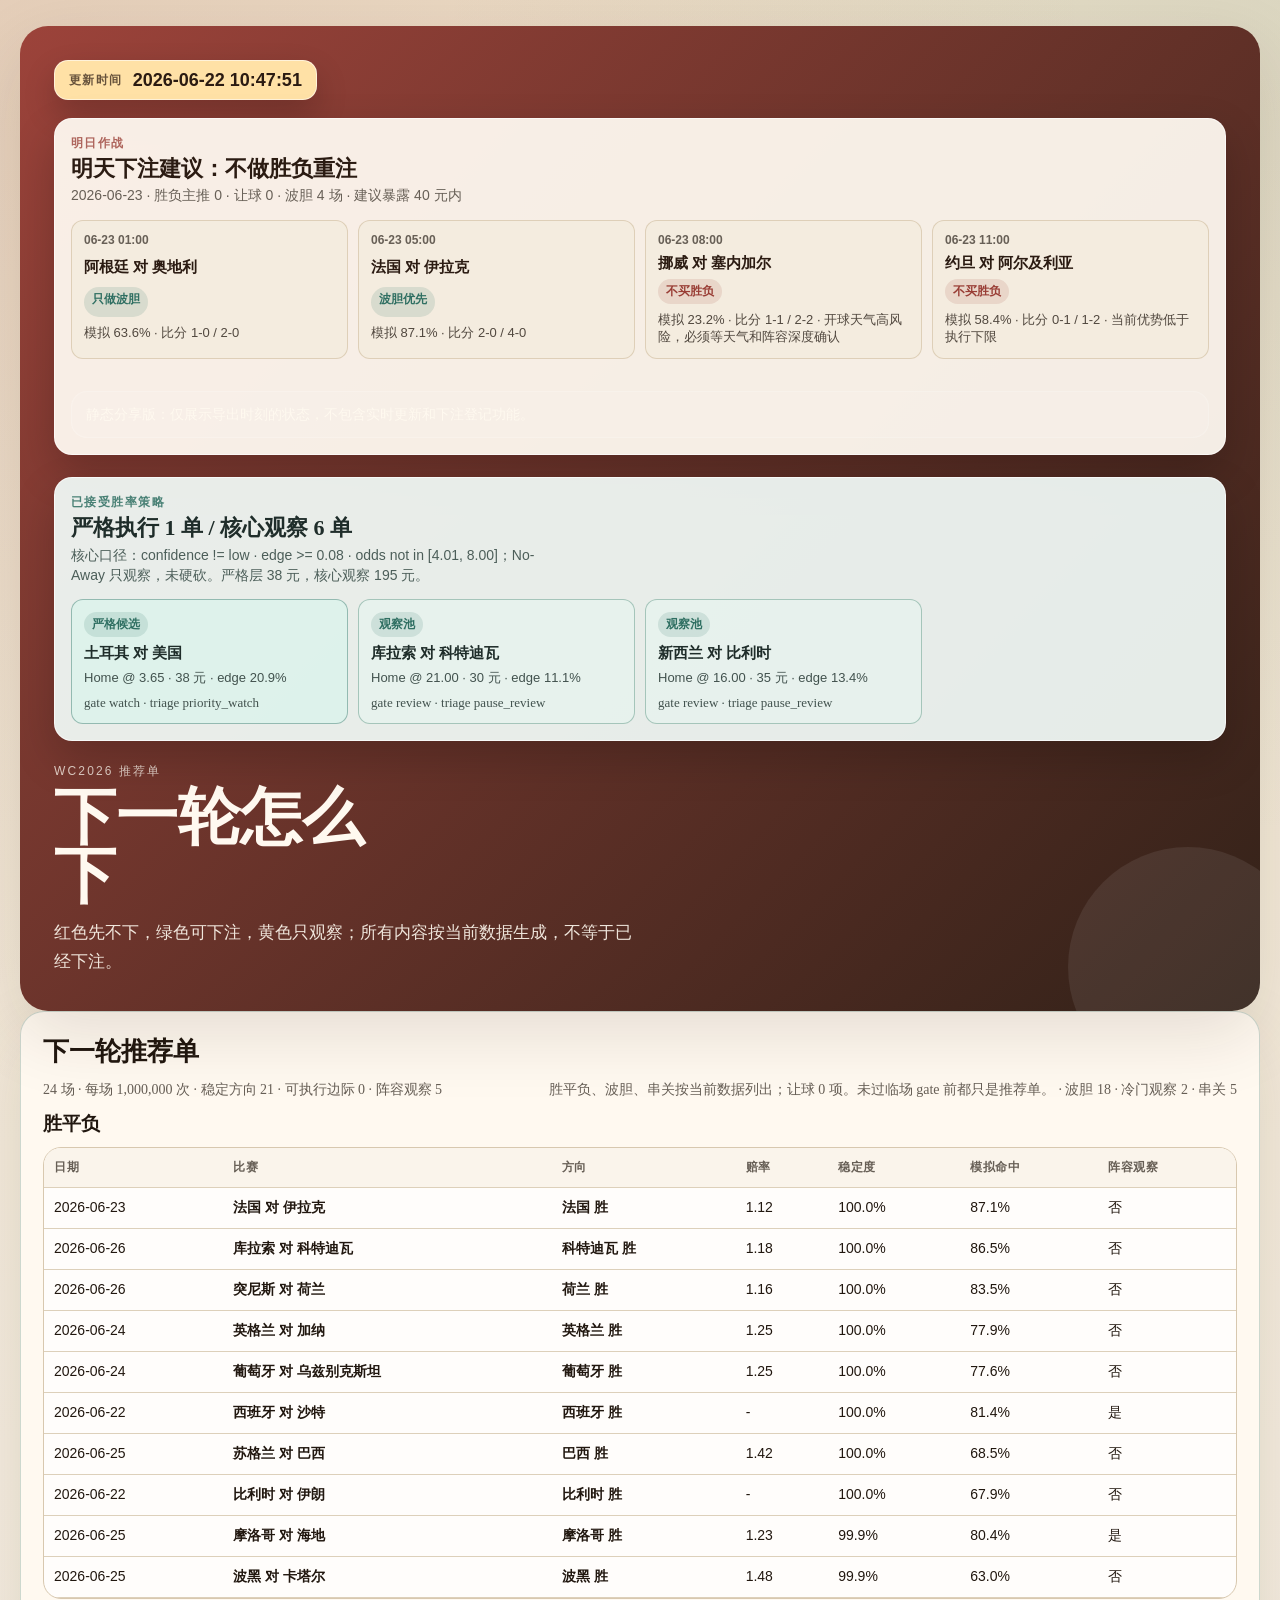
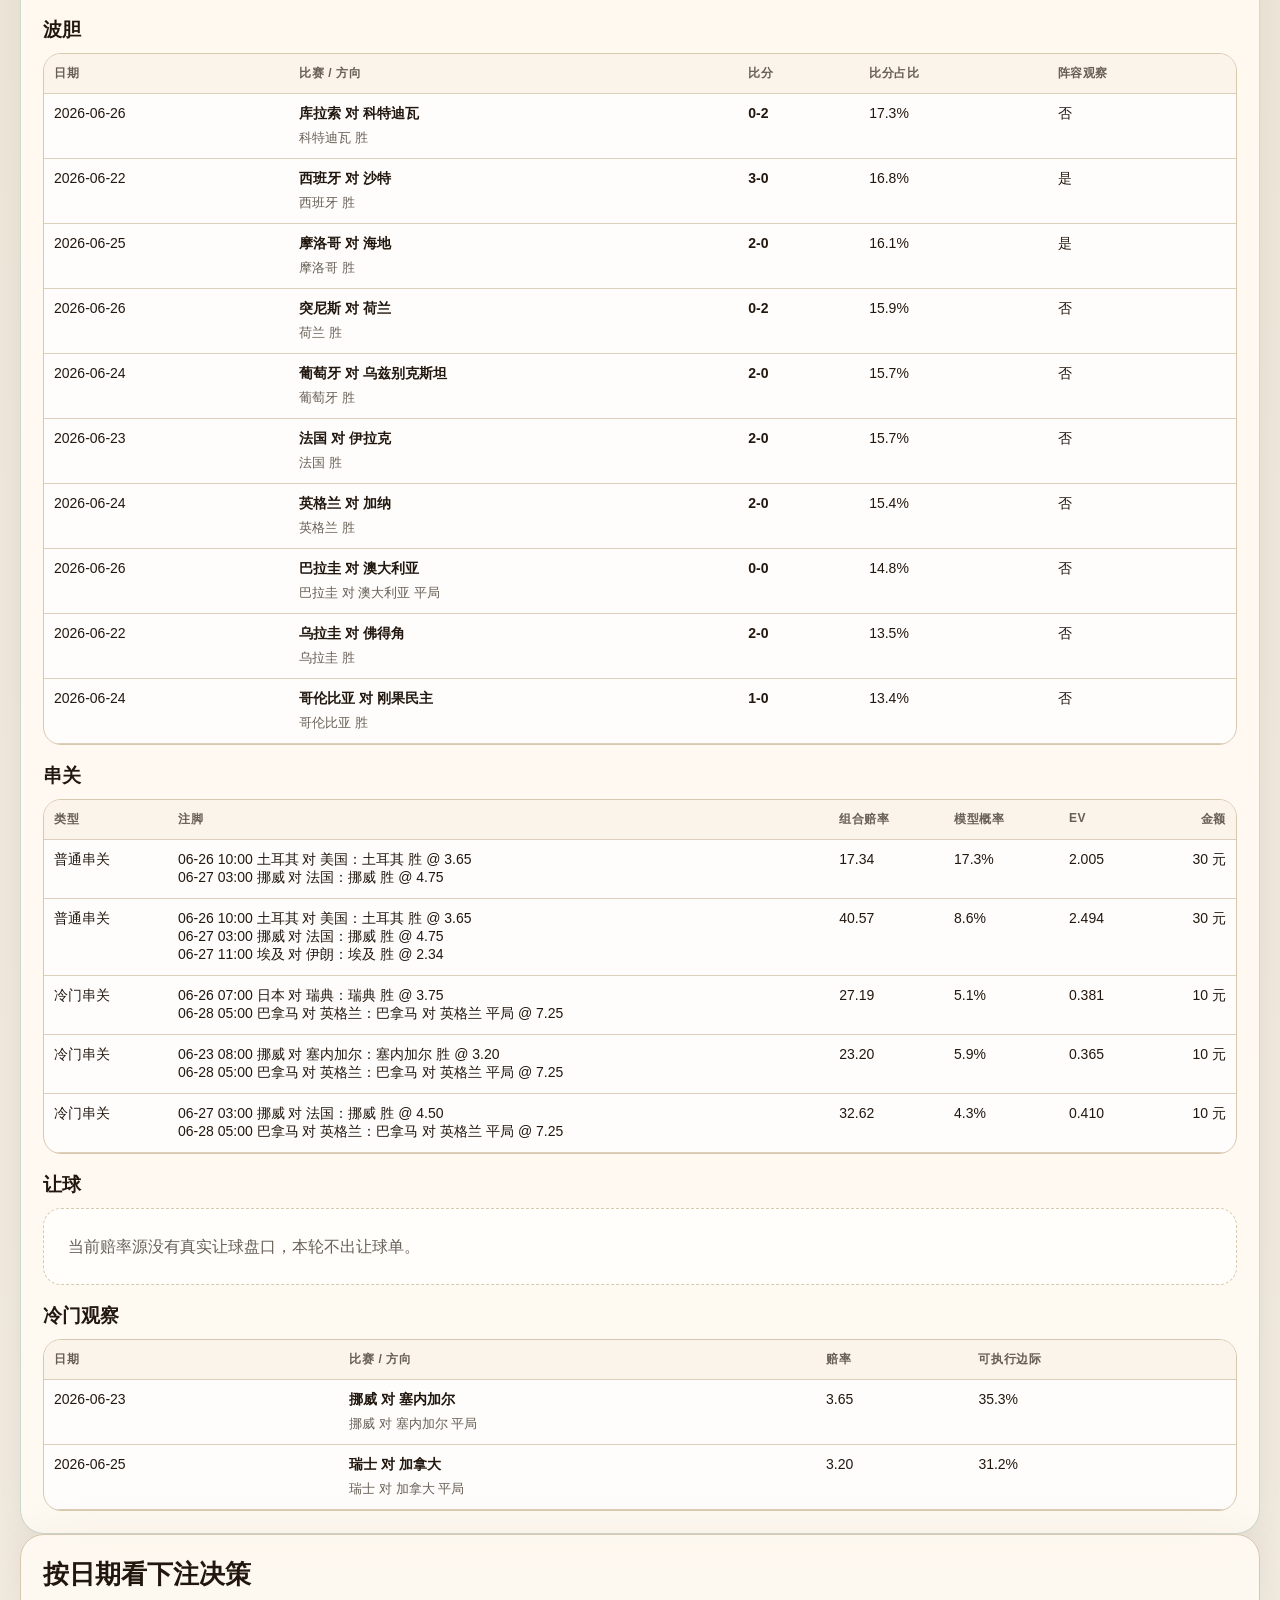
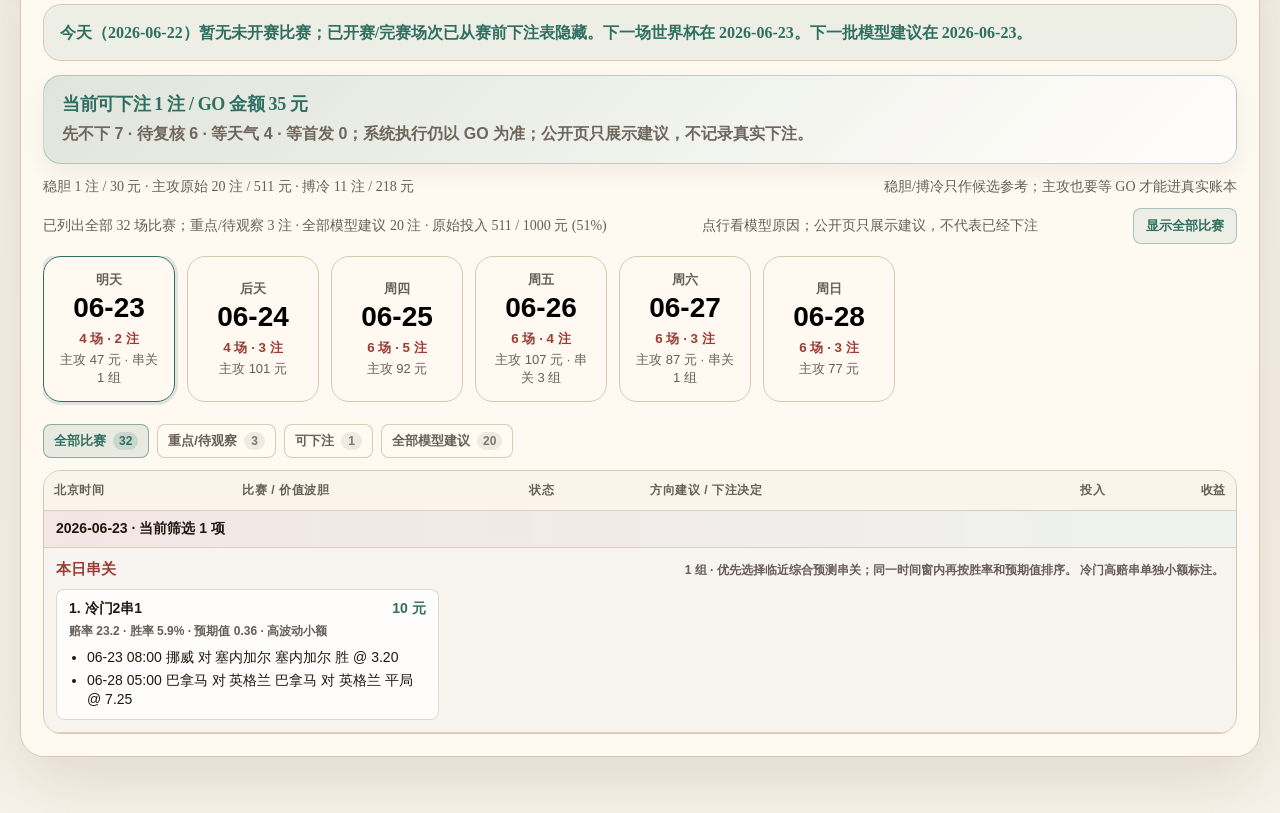
==== commit 55cd1a98: "Show accepted win-rate policy" ====
--- a/index.html
+++ b/index.html
@@ -4,7 +4,7 @@
   <meta charset="utf-8">
   <meta name="viewport" content="width=device-width, initial-scale=1">
   <title>WC2026 下注作战台</title>
-  <link rel="stylesheet" href="styles.css?v=1781925069">
+  <link rel="stylesheet" href="styles.css?v=1782096426">
   <style>
   .execution-guard-banner {
     display: grid;
@@ -165,24 +165,25 @@
     <section class="hero">
       <div class="hero-updated">
         <span>更新时间</span>
-        <strong>2026-06-21 14:30:04</strong>
+        <strong>2026-06-22 10:47:51</strong>
       </div>
-      <section class="tomorrow-advice-hero" aria-label="明天下注建议"><div class="tomorrow-advice-head"><span>明日作战</span><strong>明天下注建议：不做胜负重注</strong><p>2026-06-22 · 胜负主推 0 · 让球 0 · 波胆 4 场 · 建议暴露 40 元内</p></div><div class="tomorrow-advice-grid"><article class="tomorrow-advice-card"><span class="tomorrow-advice-time">06-22 00:00</span><strong>西班牙 对 沙特</strong><span class="tomorrow-advice-badge advice-watch">波胆优先</span><p>模拟 81.4% · 比分 2-0 / 3-0 · 等首发 · 盘口方向审计未过，必须人工确认主客/方向</p></article><article class="tomorrow-advice-card"><span class="tomorrow-advice-time">06-22 03:00</span><strong>比利时 对 伊朗</strong><span class="tomorrow-advice-badge advice-watch">只做波胆</span><p>模拟 67.9% · 比分 1-0 / 2-0</p></article><article class="tomorrow-advice-card"><span class="tomorrow-advice-time">06-22 06:00</span><strong>乌拉圭 对 佛得角</strong><span class="tomorrow-advice-badge advice-no">不买胜负</span><p>模拟 60.2% · 比分 1-0 / 2-0 · 盘口方向审计未过，必须人工确认主客/方向</p></article><article class="tomorrow-advice-card"><span class="tomorrow-advice-time">06-22 09:00</span><strong>新西兰 对 埃及</strong><span class="tomorrow-advice-badge advice-watch">只做波胆</span><p>模拟 62.4% · 比分 0-1 / 0-2</p></article></div><div class="share-note">静态分享版：仅展示导出时刻的状态，不包含实时更新和下注登记功能。</div>
+      <section class="tomorrow-advice-hero" aria-label="明天下注建议"><div class="tomorrow-advice-head"><span>明日作战</span><strong>明天下注建议：不做胜负重注</strong><p>2026-06-23 · 胜负主推 0 · 让球 0 · 波胆 4 场 · 建议暴露 40 元内</p></div><div class="tomorrow-advice-grid"><article class="tomorrow-advice-card"><span class="tomorrow-advice-time">06-23 01:00</span><strong>阿根廷 对 奥地利</strong><span class="tomorrow-advice-badge advice-watch">只做波胆</span><p>模拟 63.6% · 比分 1-0 / 2-0</p></article><article class="tomorrow-advice-card"><span class="tomorrow-advice-time">06-23 05:00</span><strong>法国 对 伊拉克</strong><span class="tomorrow-advice-badge advice-watch">波胆优先</span><p>模拟 87.1% · 比分 2-0 / 4-0</p></article><article class="tomorrow-advice-card"><span class="tomorrow-advice-time">06-23 08:00</span><strong>挪威 对 塞内加尔</strong><span class="tomorrow-advice-badge advice-no">不买胜负</span><p>模拟 23.2% · 比分 1-1 / 2-2 · 开球天气高风险，必须等天气和阵容深度确认</p></article><article class="tomorrow-advice-card"><span class="tomorrow-advice-time">06-23 11:00</span><strong>约旦 对 阿尔及利亚</strong><span class="tomorrow-advice-badge advice-no">不买胜负</span><p>模拟 58.4% · 比分 0-1 / 1-2 · 当前优势低于执行下限</p></article></div><div class="share-note">静态分享版：仅展示导出时刻的状态，不包含实时更新和下注登记功能。</div>
     </section>
+      <section class="win-rate-policy-hero" aria-label="已接受胜率执行策略"><div class="win-rate-policy-head"><span>已接受胜率策略</span><strong>严格执行 1 单 / 核心观察 6 单</strong><p>核心口径：confidence != low · edge &gt;= 0.08 · odds not in [4.01, 8.00]；No-Away 只观察，未硬砍。严格层 38 元，核心观察 195 元。</p></div><div class="win-rate-policy-grid"><article class="win-rate-policy-card win-rate-policy-card--strict"><span class="win-rate-policy-tag">严格候选</span><strong>土耳其 对 美国</strong><p>Home @ 3.65 · 38 元 · edge 20.9%</p><small>gate watch · triage priority_watch</small></article><article class="win-rate-policy-card"><span class="win-rate-policy-tag">观察池</span><strong>库拉索 对 科特迪瓦</strong><p>Home @ 21.00 · 30 元 · edge 11.1%</p><small>gate review · triage pause_review</small></article><article class="win-rate-policy-card"><span class="win-rate-policy-tag">观察池</span><strong>新西兰 对 比利时</strong><p>Home @ 16.00 · 35 元 · edge 13.4%</p><small>gate review · triage pause_review</small></article></div></section>
       <div class="eyebrow">WC2026 推荐单</div>
       <h1>下一轮怎么下</h1>
       <p class="hero-copy">红色先不下，绿色可下注，黄色只观察；所有内容按当前数据生成，不等于已经下注。</p>
     </section>
 
-    <section class="panel simulation-panel"><h2>下一轮推荐单</h2><div class="match-browser__meta simulation-meta"><div>24 场 · 每场 1,000,000 次 · 稳定方向 21 · 可执行边际 0 · 阵容观察 5</div><div>胜平负、波胆、串关按当前数据列出；让球 0 项。未过临场 gate 前都只是推荐单。 · 波胆 18 · 冷门观察 2 · 串关 5</div></div><div class="simulation-block"><h3>胜平负</h3><div class="table-wrap table-wrap--fit"><table><thead><tr><th>日期</th><th>比赛</th><th>方向</th><th>赔率</th><th>稳定度</th><th>模拟命中</th><th>阵容观察</th></tr></thead><tbody><tr><td>2026-06-23</td><td><strong>法国 对 伊拉克</strong></td><td><strong>法国 胜</strong></td><td>1.12</td><td>100.0%</td><td>87.1%</td><td>否</td></tr><tr><td>2026-06-26</td><td><strong>库拉索 对 科特迪瓦</strong></td><td><strong>科特迪瓦 胜</strong></td><td>1.17</td><td>100.0%</td><td>86.5%</td><td>否</td></tr><tr><td>2026-06-26</td><td><strong>突尼斯 对 荷兰</strong></td><td><strong>荷兰 胜</strong></td><td>1.21</td><td>100.0%</td><td>83.5%</td><td>否</td></tr><tr><td>2026-06-24</td><td><strong>英格兰 对 加纳</strong></td><td><strong>英格兰 胜</strong></td><td>1.25</td><td>100.0%</td><td>77.9%</td><td>否</td></tr><tr><td>2026-06-24</td><td><strong>葡萄牙 对 乌兹别克斯坦</strong></td><td><strong>葡萄牙 胜</strong></td><td>1.25</td><td>100.0%</td><td>77.6%</td><td>否</td></tr><tr><td>2026-06-22</td><td><strong>西班牙 对 沙特</strong></td><td><strong>西班牙 胜</strong></td><td>1.13</td><td>100.0%</td><td>81.4%</td><td>是</td></tr><tr><td>2026-06-25</td><td><strong>苏格兰 对 巴西</strong></td><td><strong>巴西 胜</strong></td><td>1.42</td><td>100.0%</td><td>68.5%</td><td>否</td></tr><tr><td>2026-06-22</td><td><strong>比利时 对 伊朗</strong></td><td><strong>比利时 胜</strong></td><td>1.48</td><td>100.0%</td><td>67.9%</td><td>否</td></tr><tr><td>2026-06-25</td><td><strong>摩洛哥 对 海地</strong></td><td><strong>摩洛哥 胜</strong></td><td>1.23</td><td>99.9%</td><td>80.4%</td><td>是</td></tr><tr><td>2026-06-25</td><td><strong>波黑 对 卡塔尔</strong></td><td><strong>波黑 胜</strong></td><td>1.49</td><td>99.9%</td><td>63.0%</td><td>否</td></tr></tbody></table></div></div><div class="simulation-block"><h3>波胆</h3><div class="table-wrap table-wrap--fit"><table><thead><tr><th>日期</th><th>比赛 / 方向</th><th>比分</th><th>比分占比</th><th>阵容观察</th></tr></thead><tbody><tr><td>2026-06-26</td><td><strong>库拉索 对 科特迪瓦</strong><div class="summary-note">科特迪瓦 胜</div></td><td><strong>0-2</strong></td><td>17.3%</td><td>否</td></tr><tr><td>2026-06-22</td><td><strong>西班牙 对 沙特</strong><div class="summary-note">西班牙 胜</div></td><td><strong>3-0</strong></td><td>16.8%</td><td>是</td></tr><tr><td>2026-06-25</td><td><strong>摩洛哥 对 海地</strong><div class="summary-note">摩洛哥 胜</div></td><td><strong>2-0</strong></td><td>16.1%</td><td>是</td></tr><tr><td>2026-06-26</td><td><strong>突尼斯 对 荷兰</strong><div class="summary-note">荷兰 胜</div></td><td><strong>0-2</strong></td><td>15.9%</td><td>否</td></tr><tr><td>2026-06-24</td><td><strong>葡萄牙 对 乌兹别克斯坦</strong><div class="summary-note">葡萄牙 胜</div></td><td><strong>2-0</strong></td><td>15.7%</td><td>否</td></tr><tr><td>2026-06-23</td><td><strong>法国 对 伊拉克</strong><div class="summary-note">法国 胜</div></td><td><strong>2-0</strong></td><td>15.7%</td><td>否</td></tr><tr><td>2026-06-24</td><td><strong>英格兰 对 加纳</strong><div class="summary-note">英格兰 胜</div></td><td><strong>2-0</strong></td><td>15.4%</td><td>否</td></tr><tr><td>2026-06-26</td><td><strong>巴拉圭 对 澳大利亚</strong><div class="summary-note">巴拉圭 对 澳大利亚 平局</div></td><td><strong>0-0</strong></td><td>14.8%</td><td>否</td></tr><tr><td>2026-06-22</td><td><strong>乌拉圭 对 佛得角</strong><div class="summary-note">乌拉圭 胜</div></td><td><strong>2-0</strong></td><td>13.5%</td><td>否</td></tr><tr><td>2026-06-24</td><td><strong>哥伦比亚 对 刚果民主</strong><div class="summary-note">哥伦比亚 胜</div></td><td><strong>1-0</strong></td><td>13.4%</td><td>否</td></tr></tbody></table></div></div><div class="simulation-block"><h3>串关</h3><div class="table-wrap table-wrap--fit"><table><thead><tr><th>类型</th><th>注脚</th><th>组合赔率</th><th>模型概率</th><th>EV</th><th class="cell-right">金额</th></tr></thead><tbody><tr><td>普通串关</td><td>06-27 03:00 挪威 对 法国：挪威 胜 @ 4.62<br>06-26 10:00 土耳其 对 美国：土耳其 胜 @ 3.40</td><td>15.71</td><td>17.5%</td><td>1.748</td><td class="cell-right">30 元</td></tr><tr><td>普通串关</td><td>06-27 03:00 挪威 对 法国：挪威 胜 @ 4.62<br>06-26 10:00 土耳其 对 美国：土耳其 胜 @ 3.40<br>06-28 05:00 克罗地亚 对 加纳：克罗地亚 胜 @ 1.68</td><td>26.39</td><td>11.9%</td><td>2.152</td><td class="cell-right">30 元</td></tr><tr><td>冷门串关</td><td>06-26 07:00 日本 对 瑞典：瑞典 胜 @ 3.75<br>06-28 05:00 巴拿马 对 英格兰：巴拿马 对 英格兰 平局 @ 7.25</td><td>27.19</td><td>5.1%</td><td>0.381</td><td class="cell-right">10 元</td></tr><tr><td>冷门串关</td><td>06-23 08:00 挪威 对 塞内加尔：塞内加尔 胜 @ 3.20<br>06-28 05:00 巴拿马 对 英格兰：巴拿马 对 英格兰 平局 @ 7.25</td><td>23.20</td><td>5.9%</td><td>0.365</td><td class="cell-right">10 元</td></tr><tr><td>冷门串关</td><td>06-27 03:00 挪威 对 法国：挪威 胜 @ 4.50<br>06-28 05:00 巴拿马 对 英格兰：巴拿马 对 英格兰 平局 @ 7.25</td><td>32.62</td><td>4.3%</td><td>0.410</td><td class="cell-right">10 元</td></tr></tbody></table></div></div><div class="simulation-block"><h3>让球</h3><div class="detail-empty">当前赔率源没有真实让球盘口，本轮不出让球单。</div></div><div class="simulation-block"><h3>冷门观察</h3><div class="table-wrap table-wrap--fit"><table><thead><tr><th>日期</th><th>比赛 / 方向</th><th>赔率</th><th>可执行边际</th></tr></thead><tbody><tr><td>2026-06-23</td><td><strong>挪威 对 塞内加尔</strong><div class="summary-note">挪威 对 塞内加尔 平局</div></td><td>3.65</td><td>35.3%</td></tr><tr><td>2026-06-25</td><td><strong>瑞士 对 加拿大</strong><div class="summary-note">瑞士 对 加拿大 平局</div></td><td>3.20</td><td>31.2%</td></tr></tbody></table></div></div></section>
+    <section class="panel simulation-panel"><h2>下一轮推荐单</h2><div class="match-browser__meta simulation-meta"><div>24 场 · 每场 1,000,000 次 · 稳定方向 21 · 可执行边际 0 · 阵容观察 5</div><div>胜平负、波胆、串关按当前数据列出；让球 0 项。未过临场 gate 前都只是推荐单。 · 波胆 18 · 冷门观察 2 · 串关 5</div></div><div class="simulation-block"><h3>胜平负</h3><div class="table-wrap table-wrap--fit"><table><thead><tr><th>日期</th><th>比赛</th><th>方向</th><th>赔率</th><th>稳定度</th><th>模拟命中</th><th>阵容观察</th></tr></thead><tbody><tr><td>2026-06-23</td><td><strong>法国 对 伊拉克</strong></td><td><strong>法国 胜</strong></td><td>1.12</td><td>100.0%</td><td>87.1%</td><td>否</td></tr><tr><td>2026-06-26</td><td><strong>库拉索 对 科特迪瓦</strong></td><td><strong>科特迪瓦 胜</strong></td><td>1.18</td><td>100.0%</td><td>86.5%</td><td>否</td></tr><tr><td>2026-06-26</td><td><strong>突尼斯 对 荷兰</strong></td><td><strong>荷兰 胜</strong></td><td>1.16</td><td>100.0%</td><td>83.5%</td><td>否</td></tr><tr><td>2026-06-24</td><td><strong>英格兰 对 加纳</strong></td><td><strong>英格兰 胜</strong></td><td>1.25</td><td>100.0%</td><td>77.9%</td><td>否</td></tr><tr><td>2026-06-24</td><td><strong>葡萄牙 对 乌兹别克斯坦</strong></td><td><strong>葡萄牙 胜</strong></td><td>1.25</td><td>100.0%</td><td>77.6%</td><td>否</td></tr><tr><td>2026-06-22</td><td><strong>西班牙 对 沙特</strong></td><td><strong>西班牙 胜</strong></td><td>-</td><td>100.0%</td><td>81.4%</td><td>是</td></tr><tr><td>2026-06-25</td><td><strong>苏格兰 对 巴西</strong></td><td><strong>巴西 胜</strong></td><td>1.42</td><td>100.0%</td><td>68.5%</td><td>否</td></tr><tr><td>2026-06-22</td><td><strong>比利时 对 伊朗</strong></td><td><strong>比利时 胜</strong></td><td>-</td><td>100.0%</td><td>67.9%</td><td>否</td></tr><tr><td>2026-06-25</td><td><strong>摩洛哥 对 海地</strong></td><td><strong>摩洛哥 胜</strong></td><td>1.23</td><td>99.9%</td><td>80.4%</td><td>是</td></tr><tr><td>2026-06-25</td><td><strong>波黑 对 卡塔尔</strong></td><td><strong>波黑 胜</strong></td><td>1.48</td><td>99.9%</td><td>63.0%</td><td>否</td></tr></tbody></table></div></div><div class="simulation-block"><h3>波胆</h3><div class="table-wrap table-wrap--fit"><table><thead><tr><th>日期</th><th>比赛 / 方向</th><th>比分</th><th>比分占比</th><th>阵容观察</th></tr></thead><tbody><tr><td>2026-06-26</td><td><strong>库拉索 对 科特迪瓦</strong><div class="summary-note">科特迪瓦 胜</div></td><td><strong>0-2</strong></td><td>17.3%</td><td>否</td></tr><tr><td>2026-06-22</td><td><strong>西班牙 对 沙特</strong><div class="summary-note">西班牙 胜</div></td><td><strong>3-0</strong></td><td>16.8%</td><td>是</td></tr><tr><td>2026-06-25</td><td><strong>摩洛哥 对 海地</strong><div class="summary-note">摩洛哥 胜</div></td><td><strong>2-0</strong></td><td>16.1%</td><td>是</td></tr><tr><td>2026-06-26</td><td><strong>突尼斯 对 荷兰</strong><div class="summary-note">荷兰 胜</div></td><td><strong>0-2</strong></td><td>15.9%</td><td>否</td></tr><tr><td>2026-06-24</td><td><strong>葡萄牙 对 乌兹别克斯坦</strong><div class="summary-note">葡萄牙 胜</div></td><td><strong>2-0</strong></td><td>15.7%</td><td>否</td></tr><tr><td>2026-06-23</td><td><strong>法国 对 伊拉克</strong><div class="summary-note">法国 胜</div></td><td><strong>2-0</strong></td><td>15.7%</td><td>否</td></tr><tr><td>2026-06-24</td><td><strong>英格兰 对 加纳</strong><div class="summary-note">英格兰 胜</div></td><td><strong>2-0</strong></td><td>15.4%</td><td>否</td></tr><tr><td>2026-06-26</td><td><strong>巴拉圭 对 澳大利亚</strong><div class="summary-note">巴拉圭 对 澳大利亚 平局</div></td><td><strong>0-0</strong></td><td>14.8%</td><td>否</td></tr><tr><td>2026-06-22</td><td><strong>乌拉圭 对 佛得角</strong><div class="summary-note">乌拉圭 胜</div></td><td><strong>2-0</strong></td><td>13.5%</td><td>否</td></tr><tr><td>2026-06-24</td><td><strong>哥伦比亚 对 刚果民主</strong><div class="summary-note">哥伦比亚 胜</div></td><td><strong>1-0</strong></td><td>13.4%</td><td>否</td></tr></tbody></table></div></div><div class="simulation-block"><h3>串关</h3><div class="table-wrap table-wrap--fit"><table><thead><tr><th>类型</th><th>注脚</th><th>组合赔率</th><th>模型概率</th><th>EV</th><th class="cell-right">金额</th></tr></thead><tbody><tr><td>普通串关</td><td>06-26 10:00 土耳其 对 美国：土耳其 胜 @ 3.65<br>06-27 03:00 挪威 对 法国：挪威 胜 @ 4.75</td><td>17.34</td><td>17.3%</td><td>2.005</td><td class="cell-right">30 元</td></tr><tr><td>普通串关</td><td>06-26 10:00 土耳其 对 美国：土耳其 胜 @ 3.65<br>06-27 03:00 挪威 对 法国：挪威 胜 @ 4.75<br>06-27 11:00 埃及 对 伊朗：埃及 胜 @ 2.34</td><td>40.57</td><td>8.6%</td><td>2.494</td><td class="cell-right">30 元</td></tr><tr><td>冷门串关</td><td>06-26 07:00 日本 对 瑞典：瑞典 胜 @ 3.75<br>06-28 05:00 巴拿马 对 英格兰：巴拿马 对 英格兰 平局 @ 7.25</td><td>27.19</td><td>5.1%</td><td>0.381</td><td class="cell-right">10 元</td></tr><tr><td>冷门串关</td><td>06-23 08:00 挪威 对 塞内加尔：塞内加尔 胜 @ 3.20<br>06-28 05:00 巴拿马 对 英格兰：巴拿马 对 英格兰 平局 @ 7.25</td><td>23.20</td><td>5.9%</td><td>0.365</td><td class="cell-right">10 元</td></tr><tr><td>冷门串关</td><td>06-27 03:00 挪威 对 法国：挪威 胜 @ 4.50<br>06-28 05:00 巴拿马 对 英格兰：巴拿马 对 英格兰 平局 @ 7.25</td><td>32.62</td><td>4.3%</td><td>0.410</td><td class="cell-right">10 元</td></tr></tbody></table></div></div><div class="simulation-block"><h3>让球</h3><div class="detail-empty">当前赔率源没有真实让球盘口，本轮不出让球单。</div></div><div class="simulation-block"><h3>冷门观察</h3><div class="table-wrap table-wrap--fit"><table><thead><tr><th>日期</th><th>比赛 / 方向</th><th>赔率</th><th>可执行边际</th></tr></thead><tbody><tr><td>2026-06-23</td><td><strong>挪威 对 塞内加尔</strong><div class="summary-note">挪威 对 塞内加尔 平局</div></td><td>3.65</td><td>35.3%</td></tr><tr><td>2026-06-25</td><td><strong>瑞士 对 加拿大</strong><div class="summary-note">瑞士 对 加拿大 平局</div></td><td>3.20</td><td>31.2%</td></tr></tbody></table></div></div></section>
 
     <section class="panel">
       <h2>按日期看下注决策</h2>
-      <div class="detail-empty dashboard-today-note">今天（2026-06-21）暂无未开赛比赛；已开赛/完赛场次已从赛前下注表隐藏。下一场世界杯在 2026-06-22。下一批模型建议在 2026-06-22。</div><div class="execution-guard-banner execution-guard-banner--closed"><strong>当前 GO=0，真实下注已锁定</strong><span>先不下 7 · 待复核 9 · 等天气 2 · 等首发 0；系统执行仍以 GO 为准；公开页只展示建议，不记录真实下注。</span></div><div class="match-browser__meta play-mode-summary"><div>稳胆 0 注 / 0 元 · 主攻原始 21 注 / 527 元 · 搏冷 14 注 / 267 元</div><div>稳胆/搏冷只作候选参考；主攻也要等 GO 才能进真实账本</div></div><div class="match-browser__meta"><div>已列出全部 36 场比赛；重点/待观察 3 注 · 全部模型建议 21 注 · 原始投入 527 / 1000 元 (53%)</div><div>点行看模型原因；公开页只展示建议，不代表已经下注</div><button id="recommendation-clear-filter" class="calendar-clear-button" type="button" hidden>显示全部比赛</button></div><div class="recommendation-calendar" role="group" aria-label="按日期筛选"><button class="recommendation-day" type="button" data-recommendation-date="2026-06-22" aria-pressed="false" aria-label="筛选 2026-06-22 的比赛"><span class="recommendation-day__tag">明天</span><strong class="recommendation-day__date">06-22</strong><span class="recommendation-day__action">4 场 · 2 注</span><span class="recommendation-day__stake">主攻 55 元</span></button><button class="recommendation-day" type="button" data-recommendation-date="2026-06-23" aria-pressed="false" aria-label="筛选 2026-06-23 的比赛"><span class="recommendation-day__tag">后天</span><strong class="recommendation-day__date">06-23</strong><span class="recommendation-day__action">4 场 · 2 注</span><span class="recommendation-day__stake">主攻 42 元 · 串关 1 组</span></button><button class="recommendation-day" type="button" data-recommendation-date="2026-06-24" aria-pressed="false" aria-label="筛选 2026-06-24 的比赛"><span class="recommendation-day__tag">周三</span><strong class="recommendation-day__date">06-24</strong><span class="recommendation-day__action">4 场 · 3 注</span><span class="recommendation-day__stake">主攻 97 元</span></button><button class="recommendation-day" type="button" data-recommendation-date="2026-06-25" aria-pressed="false" aria-label="筛选 2026-06-25 的比赛"><span class="recommendation-day__tag">周四</span><strong class="recommendation-day__date">06-25</strong><span class="recommendation-day__action">6 场 · 5 注</span><span class="recommendation-day__stake">主攻 89 元</span></button><button class="recommendation-day" type="button" data-recommendation-date="2026-06-26" aria-pressed="false" aria-label="筛选 2026-06-26 的比赛"><span class="recommendation-day__tag">周五</span><strong class="recommendation-day__date">06-26</strong><span class="recommendation-day__action">6 场 · 4 注</span><span class="recommendation-day__stake">主攻 105 元 · 串关 3 组</span></button><button class="recommendation-day" type="button" data-recommendation-date="2026-06-27" aria-pressed="false" aria-label="筛选 2026-06-27 的比赛"><span class="recommendation-day__tag">周六</span><strong class="recommendation-day__date">06-27</strong><span class="recommendation-day__action">6 场 · 2 注</span><span class="recommendation-day__stake">主攻 67 元 · 串关 1 组</span></button><button class="recommendation-day" type="button" data-recommendation-date="2026-06-28" aria-pressed="false" aria-label="筛选 2026-06-28 的比赛"><span class="recommendation-day__tag">周日</span><strong class="recommendation-day__date">06-28</strong><span class="recommendation-day__action">6 场 · 3 注</span><span class="recommendation-day__stake">主攻 72 元</span></button></div><div class="recommendation-filter-bar" role="group" aria-label="执行筛选"><button class="recommendation-filter-button is-active" type="button" data-recommendation-filter="all" aria-pressed="true">全部比赛<span>36</span></button><button class="recommendation-filter-button" type="button" data-recommendation-filter="candidate_watch" aria-pressed="false">重点/待观察<span>3</span></button><button class="recommendation-filter-button" type="button" data-recommendation-filter="recordable" aria-pressed="false">可下注<span>0</span></button><button class="recommendation-filter-button" type="button" data-recommendation-filter="bet" aria-pressed="false">全部模型建议<span>21</span></button></div><div class="table-wrap table-wrap--fit"><table><thead><tr><th>北京时间</th><th>比赛 / 价值波胆</th><th>状态</th><th>方向建议 / 下注决定</th><th class="cell-right">投入</th><th class="cell-right">收益</th></tr></thead><tbody id="recommendation-schedule-body"><tr class="match-day-row" data-role="day" data-match-date="2026-06-22" data-day-label="2026-06-22" data-default-text="2026-06-22 · 4 场比赛 · 2 注模型建议 · 原始投入 55 元"><td colspan="6">2026-06-22 · 4 场比赛 · 2 注模型建议 · 原始投入 55 元</td></tr><tr class="recommendation-row recommendation-row--sideplay recommendation-row--sideplay-empty" data-role="item" data-has-bet="false" data-triage-bucket="sideplay" data-action-state="sideplay" data-stake="0" data-match-date="2026-06-22"><td colspan="6"><div class="daily-parlay-block daily-parlay-block--empty"><div class="daily-parlay-block__title"><strong>本日串关</strong><span>暂无合规串关</span></div><div class="daily-parlay-empty-note">当日方向未放行：西班牙 对 沙特待复核；乌拉圭 对 佛得角待复核。</div></div></td></tr><tr class="recommendation-row recommendation-row--pick" role="button" tabindex="0" data-role="item" data-has-bet="true" data-triage-bucket="pause_review" data-action-state="blocked" data-stake="32.00" data-kickoff-utc="2026-06-21T16:00:00" data-detail-id="recommendation-detail-2" aria-expanded="false" data-match-date="2026-06-22"><td>2026-06-22 00:00</td><td><strong>西班牙 对 沙特阿拉伯</strong><div class="summary-note">世界杯 · 小组赛 · Atlanta Stadium</div><div class="correct-score-strip"><span class="correct-score-label">价值波胆</span><span class="correct-score-chip"><strong>3-0</strong><span>15.7% · 主胜</span></span><span class="correct-score-chip"><strong>2-0</strong><span>20.0% · 主胜</span></span><span class="correct-score-chip"><strong>1-0</strong><span>16.2% · 主胜</span></span></div><div class="summary-note"><strong>赛果 西班牙 胜 · 波胆 3-0 · 只做波胆 · 强信心</strong></div><div class="summary-note">综合实力差 西班牙+22；预期进球 西班牙 2.4-0.3 沙特；豪门核心4人，五大联赛4人：曼城、巴塞罗那、巴塞罗那</div></td><td><span class="status-badge status-review">待复核</span></td><td><strong>赛果预测：西班牙 胜</strong><div class="summary-note">只做波胆 · 胜率 88% · 波胆 3-0 · @ 1.13</div><div class="summary-note">综合实力差 西班牙+22；预期进球 西班牙 2.4-0.3 沙特；豪门核心4人，五大联赛4人：曼城、巴塞罗那、巴塞罗那</div><div class="summary-note">原价值方向：西班牙 对 沙特阿拉伯 平局 平局 @ 12.00</div></td><td class="cell-right stake-cell"><strong>32</strong><div class="summary-note">建议</div></td><td class="cell-right"><span class="profit-positive">+352</span><div class="summary-note">预期 +46.3</div></td></tr><tr class="recommendation-detail-row" data-detail-id="recommendation-detail-2" data-match-date="2026-06-22" data-triage-bucket="pause_review" hidden><td colspan="6"><div class="recommendation-detail-panel"><div class="recommendation-detail-head"><strong>西班牙 对 沙特阿拉伯</strong><span>西班牙 对 沙特阿拉伯 平局</span></div><div class="detail-summary recommendation-detail-summary"><div class="summary-card recommendation-detail-card"><span>执行结论</span><strong><span class="status-badge status-review">待复核</span></strong><div class="summary-note">盘口方向审计未过，必须人工确认主客/方向</div></div><div class="summary-card recommendation-detail-card"><span>赔率投入</span><strong>平局 @ 12.00 / 32 元</strong><div class="summary-note">Matchbook · 优势 12.1% · 信心 中</div></div><div class="summary-card recommendation-detail-card"><span>命中净回</span><strong>+352 元</strong><div class="summary-note">命中返还 384 元</div></div><div class="summary-card recommendation-detail-card"><span>未中亏损</span><strong>-32 元</strong></div><div class="summary-card recommendation-detail-card"><span>模型预期</span><strong>+46.3 元</strong><div class="summary-note">ROI 144.7%</div></div></div><div class="recommendation-detail-body"><div><h4>主要原因</h4><ul class="recommendation-detail-reasons"><li>盘口闸门需复核</li><li>天气源未确认：fetch_failed</li><li>盘口方向审计要求复核</li></ul></div><div class="recommendation-result-panel"><h4>结果测算</h4><div class="recommendation-result-grid"><div class="recommendation-result-metric"><span>命中返还</span><strong>384 元</strong><div class="summary-note">含本金</div></div><div class="recommendation-result-metric"><span>命中净回</span><strong class="profit-positive">+352 元</strong><div class="summary-note">赔率 12.00</div></div><div class="recommendation-result-metric"><span>未中亏损</span><strong class="profit-negative">-32 元</strong><div class="summary-note">风险上限就是投入</div></div><div class="recommendation-result-metric"><span>模型预期</span><strong>+46.3 元</strong><div class="summary-note">ROI 144.7%</div></div><div class="recommendation-result-metric"><span>模型概率</span><strong>20.8%</strong><div class="summary-note">模型判断</div></div><div class="recommendation-result-metric"><span>盘口概率</span><strong>8.3%</strong><div class="summary-note">赔率反推</div></div><div class="recommendation-result-metric"><span>概率优势</span><strong>12.1%</strong><div class="summary-note">模型 - 盘口</div></div><div class="recommendation-result-metric"><span>场馆风险</span><strong>亚特兰大体育场（中）</strong></div></div></div></div></div></td></tr><tr class="recommendation-row recommendation-row--watch" data-role="item" data-has-bet="false" data-triage-bucket="no_bet" data-action-state="none" data-stake="0" data-kickoff-utc="2026-06-21T19:00:00" data-match-date="2026-06-22"><td>2026-06-22 03:00</td><td><strong>比利时 对 伊朗</strong><div class="summary-note">世界杯 · 小组赛</div><div class="correct-score-strip"><span class="correct-score-label">价值波胆</span><span class="correct-score-chip"><strong>2-0</strong><span>13.8% · 主胜</span></span><span class="correct-score-chip"><strong>1-0</strong><span>12.3% · 主胜</span></span><span class="correct-score-chip"><strong>2-1</strong><span>9.5% · 主胜</span></span></div><div class="summary-note"><strong>赛果 比利时 胜 · 波胆 2-0 · 只做波胆 · 强信心</strong></div><div class="summary-note">综合实力差 比利时+7；预期进球 比利时 2.0-0.7 伊朗；豪门核心3人，五大联赛4人：曼城、Roma、曼城</div></td><td><span class="status-badge status-watch">预测</span></td><td><strong>赛果预测：比利时 胜</strong><div class="summary-note">只做波胆 · 胜率 66% · 波胆 2-0 · @ 1.48</div><div class="summary-note">综合实力差 比利时+7；预期进球 比利时 2.0-0.7 伊朗；豪门核心3人，五大联赛4人：曼城、Roma、曼城</div></td><td class="cell-right stake-cell">无<div class="summary-note">未登记</div></td><td class="cell-right">-</td></tr><tr class="recommendation-row recommendation-row--pick" role="button" tabindex="0" data-role="item" data-has-bet="true" data-triage-bucket="pause_review" data-action-state="blocked" data-stake="23.00" data-kickoff-utc="2026-06-21T22:00:00" data-detail-id="recommendation-detail-5" aria-expanded="false" data-match-date="2026-06-22"><td>2026-06-22 06:00</td><td><strong>乌拉圭 对 佛得角</strong><div class="summary-note">世界杯 · 小组赛 · Miami Stadium</div><div class="correct-score-strip"><span class="correct-score-label">价值波胆</span><span class="correct-score-chip"><strong>2-0</strong><span>12.3% · 主胜</span></span><span class="correct-score-chip"><strong>1-0</strong><span>12.4% · 主胜</span></span><span class="correct-score-chip"><strong>2-1</strong><span>9.6% · 主胜</span></span></div><div class="summary-note"><strong>赛果 乌拉圭 胜 · 波胆 2-0 · 只做波胆 · 中信心</strong></div><div class="summary-note">综合实力差 乌拉圭+12；预期进球 乌拉圭 1.7-0.8 佛得角；豪门核心4人，五大联赛5人：皇家马德里、巴塞罗那、利物浦</div></td><td><span class="status-badge status-review">待复核</span></td><td><strong>赛果预测：乌拉圭 胜</strong><div class="summary-note">只做波胆 · 胜率 66% · 波胆 2-0 · @ 1.50</div><div class="summary-note">综合实力差 乌拉圭+12；预期进球 乌拉圭 1.7-0.8 佛得角；豪门核心4人，五大联赛5人：皇家马德里、巴塞罗那、利物浦</div><div class="summary-note">原价值方向：佛得角 胜 客胜 @ 9.40</div></td><td class="cell-right stake-cell"><strong>23</strong><div class="summary-note">建议</div></td><td class="cell-right"><span class="profit-positive">+193</span><div class="summary-note">预期 +20.0</div></td></tr><tr class="recommendation-detail-row" data-detail-id="recommendation-detail-5" data-match-date="2026-06-22" data-triage-bucket="pause_review" hidden><td colspan="6"><div class="recommendation-detail-panel"><div class="recommendation-detail-head"><strong>乌拉圭 对 佛得角</strong><span>佛得角 胜</span></div><div class="detail-summary recommendation-detail-summary"><div class="summary-card recommendation-detail-card"><span>执行结论</span><strong><span class="status-badge status-review">待复核</span></strong><div class="summary-note">盘口方向审计未过，必须人工确认主客/方向</div></div><div class="summary-card recommendation-detail-card"><span>赔率投入</span><strong>客胜 @ 9.40 / 23 元</strong><div class="summary-note">Smarkets · 优势 9.2% · 信心 中</div></div><div class="summary-card recommendation-detail-card"><span>命中净回</span><strong>+193 元</strong><div class="summary-note">命中返还 216 元</div></div><div class="summary-card recommendation-detail-card"><span>未中亏损</span><strong>-23 元</strong></div><div class="summary-card recommendation-detail-card"><span>模型预期</span><strong>+20.0 元</strong><div class="summary-note">ROI 86.9%</div></div></div><div class="recommendation-detail-body"><div><h4>主要原因</h4><ul class="recommendation-detail-reasons"><li>盘口闸门需复核</li><li>当前优势 9.2% 偏薄</li><li>场馆 迈阿密体育场 为极高风险</li><li>开球天气为极高风险</li><li>盘口方向审计要求复核</li></ul></div><div class="recommendation-result-panel"><h4>结果测算</h4><div class="recommendation-result-grid"><div class="recommendation-result-metric"><span>命中返还</span><strong>216 元</strong><div class="summary-note">含本金</div></div><div class="recommendation-result-metric"><span>命中净回</span><strong class="profit-positive">+193 元</strong><div class="summary-note">赔率 9.40</div></div><div class="recommendation-result-metric"><span>未中亏损</span><strong class="profit-negative">-23 元</strong><div class="summary-note">风险上限就是投入</div></div><div class="recommendation-result-metric"><span>模型预期</span><strong>+20.0 元</strong><div class="summary-note">ROI 86.9%</div></div><div class="recommendation-result-metric"><span>模型概率</span><strong>20.9%</strong><div class="summary-note">模型判断</div></div><div class="recommendation-result-metric"><span>盘口概率</span><strong>10.6%</strong><div class="summary-note">赔率反推</div></div><div class="recommendation-result-metric"><span>概率优势</span><strong>9.2%</strong><div class="summary-note">模型 - 盘口</div></div><div class="recommendation-result-metric"><span>场馆风险</span><strong>迈阿密体育场（极高）</strong></div></div></div></div></div></td></tr><tr class="recommendation-row recommendation-row--watch" data-role="item" data-has-bet="false" data-triage-bucket="no_bet" data-action-state="none" data-stake="0" data-kickoff-utc="2026-06-22T01:00:00" data-match-date="2026-06-22"><td>2026-06-22 09:00</td><td><strong>新西兰 对 埃及</strong><div class="summary-note">世界杯 · 小组赛</div><div class="correct-score-strip"><span class="correct-score-label">价值波胆</span><span class="correct-score-chip"><strong>0-2</strong><span>11.8% · 客胜</span></span><span class="correct-score-chip"><strong>0-1</strong><span>10.8% · 客胜</span></span><span class="correct-score-chip"><strong>1-2</strong><span>9.9% · 客胜</span></span></div><div class="summary-note"><strong>赛果 埃及 胜 · 波胆 0-2 · 只做波胆 · 强信心</strong></div><div class="summary-note">综合实力差 埃及+12；预期进球 新西兰 0.8-1.9 埃及；豪门核心1人，五大联赛2人：利物浦、法兰克福、特拉布宗体育</div></td><td><span class="status-badge status-watch">预测</span></td><td><strong>赛果预测：埃及 胜</strong><div class="summary-note">只做波胆 · 胜率 61% · 波胆 0-2 · @ 1.64</div><div class="summary-note">综合实力差 埃及+12；预期进球 新西兰 0.8-1.9 埃及；豪门核心1人，五大联赛2人：利物浦、法兰克福、特拉布宗体育</div></td><td class="cell-right stake-cell">无<div class="summary-note">未登记</div></td><td class="cell-right">-</td></tr><tr class="match-day-row" data-role="day" data-match-date="2026-06-23" data-day-label="2026-06-23" data-default-text="2026-06-23 · 4 场比赛 · 2 注模型建议 · 原始投入 42 元 · 串关 1 组 ~10 元"><td colspan="6">2026-06-23 · 4 场比赛 · 2 注模型建议 · 原始投入 42 元 · 串关 1 组 ~10 元</td></tr><tr class="recommendation-row recommendation-row--sideplay" data-role="item" data-has-bet="false" data-triage-bucket="sideplay" data-action-state="sideplay" data-stake="0" data-match-date="2026-06-23"><td colspan="6"><div class="daily-parlay-block"><div class="daily-parlay-block__title"><strong>本日串关</strong><span>1 组 · 优先选择临近综合预测串关；同一时间窗内再按胜率和预期值排序。 冷门高赔串单独小额标注。</span></div><div class="daily-parlay-grid"><article class="daily-parlay-card"><div class="daily-parlay-card__head"><strong>1. 冷门2串1</strong><span>10 元</span></div><div class="daily-parlay-card__meta">赔率 23.2 · 胜率 5.9% · 预期值 0.36 · 高波动小额</div><ul><li>06-23 08:00 挪威 对 塞内加尔 塞内加尔 胜 @ 3.20</li><li>06-28 05:00 巴拿马 对 英格兰 巴拿马 对 英格兰 平局 @ 7.25</li></ul></article></div></div></td></tr><tr class="recommendation-row recommendation-row--watch" data-role="item" data-has-bet="false" data-triage-bucket="no_bet" data-action-state="none" data-stake="0" data-kickoff-utc="2026-06-22T17:00:00" data-match-date="2026-06-23"><td>2026-06-23 01:00</td><td><strong>阿根廷 对 奥地利</strong><div class="summary-note">世界杯 · 小组赛 · Dallas Stadium</div><div class="correct-score-strip"><span class="correct-score-label">价值波胆</span><span class="correct-score-chip"><strong>2-1</strong><span>10.0% · 主胜</span></span><span class="correct-score-chip"><strong>2-0</strong><span>11.5% · 主胜</span></span><span class="correct-score-chip"><strong>1-0</strong><span>9.9% · 主胜</span></span></div><div class="summary-note"><strong>赛果 阿根廷 胜 · 波胆 2-1 · 只做波胆 · 强信心</strong></div><div class="summary-note">综合实力差 阿根廷+14；预期进球 阿根廷 2.0-0.9 奥地利；豪门核心2人，五大联赛5人：迈阿密国际、国际米兰、曼城</div></td><td><span class="status-badge status-watch">预测</span></td><td><strong>赛果预测：阿根廷 胜</strong><div class="summary-note">只做波胆 · 胜率 61% · 波胆 2-1 · @ 1.61</div><div class="summary-note">综合实力差 阿根廷+14；预期进球 阿根廷 2.0-0.9 奥地利；豪门核心2人，五大联赛5人：迈阿密国际、国际米兰、曼城</div></td><td class="cell-right stake-cell">无<div class="summary-note">未登记</div></td><td class="cell-right">-</td></tr><tr class="recommendation-row recommendation-row--watch" data-role="item" data-has-bet="false" data-triage-bucket="no_bet" data-action-state="none" data-stake="0" data-kickoff-utc="2026-06-22T21:00:00" data-match-date="2026-06-23"><td>2026-06-23 05:00</td><td><strong>法国 对 伊拉克</strong><div class="summary-note">世界杯 · 小组赛</div><div class="correct-score-strip"><span class="correct-score-label">价值波胆</span><span class="correct-score-chip"><strong>4-0</strong><span>11.7% · 主胜</span></span><span class="correct-score-chip"><strong>2-0</strong><span>17.4% · 主胜</span></span><span class="correct-score-chip"><strong>2-0</strong><span>17.4% · 主胜</span></span></div><div class="summary-note"><strong>赛果 法国 胜 · 波胆 4-0 · 只做波胆 · 强信心</strong></div><div class="summary-note">综合实力差 法国+28；预期进球 法国 2.8-0.4 伊拉克；豪门核心5人，五大联赛5人：皇家马德里、皇家马德里、马德里竞技</div></td><td><span class="status-badge status-watch">预测</span></td><td><strong>赛果预测：法国 胜</strong><div class="summary-note">只做波胆 · 胜率 88% · 波胆 4-0 · @ 1.12</div><div class="summary-note">综合实力差 法国+28；预期进球 法国 2.8-0.4 伊拉克；豪门核心5人，五大联赛5人：皇家马德里、皇家马德里、马德里竞技</div></td><td class="cell-right stake-cell">无<div class="summary-note">未登记</div></td><td class="cell-right">-</td></tr><tr class="recommendation-row recommendation-row--pick" role="button" tabindex="0" data-role="item" data-has-bet="true" data-triage-bucket="weather_required" data-action-state="waiting" data-stake="32.00" data-kickoff-utc="2026-06-23T00:00:00" data-detail-id="recommendation-detail-12" aria-expanded="false" data-match-date="2026-06-23"><td>2026-06-23 08:00</td><td><strong>挪威 对 塞内加尔</strong><div class="summary-note">世界杯 · 小组赛 · New York / New Jersey Stadium</div><div class="correct-score-strip"><span class="correct-score-label">价值波胆</span><span class="correct-score-chip"><strong>2-2</strong><span>6.4% · 平局</span></span><span class="correct-score-chip"><strong>1-1</strong><span>12.6% · 平局</span></span><span class="correct-score-chip"><strong>2-2</strong><span>6.4% · 平局</span></span></div><div class="summary-note"><strong>赛果 挪威 对 塞内加尔 平局 · 波胆 2-2 · 只做波胆 · 弱信心</strong></div><div class="summary-note">双方综合实力接近；预期进球 挪威 1.7-1.4 塞内加尔；豪门核心4人，五大联赛4人：曼城、阿森纳、马德里竞技</div></td><td><span class="status-badge status-watch">赛前1天再看</span></td><td><strong>赛果预测：挪威 对 塞内加尔 平局</strong><div class="summary-note">只做波胆 · 胜率 26% · 波胆 2-2 · @ 3.65</div><div class="summary-note">双方综合实力接近；预期进球 挪威 1.7-1.4 塞内加尔；豪门核心4人，五大联赛4人：曼城、阿森纳、马德里竞技</div><div class="summary-note">原价值方向：塞内加尔 胜 客胜 @ 3.20</div></td><td class="cell-right stake-cell"><strong>32</strong><div class="summary-note">建议</div></td><td class="cell-right"><span class="profit-positive">+70</span><div class="summary-note">预期 +18.3</div></td></tr><tr class="recommendation-detail-row" data-detail-id="recommendation-detail-12" data-match-date="2026-06-23" data-triage-bucket="weather_required" hidden><td colspan="6"><div class="recommendation-detail-panel"><div class="recommendation-detail-head"><strong>挪威 对 塞内加尔</strong><span>塞内加尔 胜</span></div><div class="detail-summary recommendation-detail-summary"><div class="summary-card recommendation-detail-card"><span>执行结论</span><strong><span class="status-badge status-watch">赛前1天再看</span></strong><div class="summary-note">开球天气高风险，必须等天气和阵容深度确认</div></div><div class="summary-card recommendation-detail-card"><span>赔率投入</span><strong>客胜 @ 3.20 / 32 元</strong><div class="summary-note">Betfair · 优势 17.9% · 信心 高</div></div><div class="summary-card recommendation-detail-card"><span>命中净回</span><strong>+70 元</strong><div class="summary-note">命中返还 102 元</div></div><div class="summary-card recommendation-detail-card"><span>未中亏损</span><strong>-32 元</strong></div><div class="summary-card recommendation-detail-card"><span>模型预期</span><strong>+18.3 元</strong><div class="summary-note">ROI 57.1%</div></div></div><div class="recommendation-detail-body"><div><h4>主要原因</h4><ul class="recommendation-detail-reasons"><li>场馆 纽约/新泽西体育场 为高风险</li><li>开球天气为高风险</li></ul></div><div class="recommendation-result-panel"><h4>结果测算</h4><div class="recommendation-result-grid"><div class="recommendation-result-metric"><span>命中返还</span><strong>102 元</strong><div class="summary-note">含本金</div></div><div class="recommendation-result-metric"><span>命中净回</span><strong class="profit-positive">+70 元</strong><div class="summary-note">赔率 3.20</div></div><div class="recommendation-result-metric"><span>未中亏损</span><strong class="profit-negative">-32 元</strong><div class="summary-note">风险上限就是投入</div></div><div class="recommendation-result-metric"><span>模型预期</span><strong>+18.3 元</strong><div class="summary-note">ROI 57.1%</div></div><div class="recommendation-result-metric"><span>模型概率</span><strong>50.1%</strong><div class="summary-note">模型判断</div></div><div class="recommendation-result-metric"><span>盘口概率</span><strong>31.2%</strong><div class="summary-note">赔率反推</div></div><div class="recommendation-result-metric"><span>概率优势</span><strong>17.9%</strong><div class="summary-note">模型 - 盘口</div></div><div class="recommendation-result-metric"><span>场馆风险</span><strong>纽约/新泽西体育场（高）</strong></div></div></div></div></div></td></tr><tr class="recommendation-row recommendation-row--pick" role="button" tabindex="0" data-role="item" data-has-bet="true" data-triage-bucket="cut_now" data-action-state="blocked" data-stake="10.00" data-kickoff-utc="2026-06-23T03:00:00" data-detail-id="recommendation-detail-14" aria-expanded="false" data-match-date="2026-06-23"><td>2026-06-23 11:00</td><td><strong>约旦 对 阿尔及利亚</strong><div class="summary-note">世界杯 · 小组赛 · San Francisco Bay Area Stadium</div><div class="correct-score-strip"><span class="correct-score-label">价值波胆</span><span class="correct-score-chip"><strong>1-2</strong><span>10.0% · 客胜</span></span><span class="correct-score-chip"><strong>0-2</strong><span>10.5% · 客胜</span></span><span class="correct-score-chip"><strong>0-2</strong><span>10.5% · 客胜</span></span></div><div class="summary-note"><strong>赛果 阿尔及利亚 胜 · 波胆 1-2 · 只做波胆 · 中信心</strong></div><div class="summary-note">综合实力差 阿尔及利亚+11；预期进球 约旦 1.0-1.9 阿尔及利亚；豪门核心2人，五大联赛3人：Lyon、Rennes、AC米兰</div></td><td><span class="status-badge status-no_bet">先不下</span></td><td><strong>赛果预测：阿尔及利亚 胜</strong><div class="summary-note">只做波胆 · 胜率 61% · 波胆 1-2 · @ 1.63</div><div class="summary-note">综合实力差 阿尔及利亚+11；预期进球 约旦 1.0-1.9 阿尔及利亚；豪门核心2人，五大联赛3人：Lyon、Rennes、AC米兰</div><div class="summary-note">原价值方向：约旦 胜 主胜 @ 6.40</div></td><td class="cell-right stake-cell"><strong>10</strong><div class="summary-note">建议</div></td><td class="cell-right"><span class="profit-positive">+54</span><div class="summary-note">预期 +2.8</div></td></tr><tr class="recommendation-detail-row" data-detail-id="recommendation-detail-14" data-match-date="2026-06-23" data-triage-bucket="cut_now" hidden><td colspan="6"><div class="recommendation-detail-panel"><div class="recommendation-detail-head"><strong>约旦 对 阿尔及利亚</strong><span>约旦 胜</span></div><div class="detail-summary recommendation-detail-summary"><div class="summary-card recommendation-detail-card"><span>执行结论</span><strong><span class="status-badge status-no_bet">先不下</span></strong><div class="summary-note">当前优势低于执行下限</div></div><div class="summary-card recommendation-detail-card"><span>赔率投入</span><strong>主胜 @ 6.40 / 10 元</strong><div class="summary-note">Betfair · 优势 4.4% · 信心 低</div></div><div class="summary-card recommendation-detail-card"><span>命中净回</span><strong>+54 元</strong><div class="summary-note">命中返还 64 元</div></div><div class="summary-card recommendation-detail-card"><span>未中亏损</span><strong>-10 元</strong></div><div class="summary-card recommendation-detail-card"><span>模型预期</span><strong>+2.8 元</strong><div class="summary-note">ROI 28.4%</div></div></div><div class="recommendation-detail-body"><div><h4>主要原因</h4><ul class="recommendation-detail-reasons"><li>盘口闸门需复核</li><li>当前优势 5.2% 低于 8%</li><li>盘口方向审计要求复核</li><li>亚赞-奈马特因前交叉韧带伤病落选</li></ul></div><div class="recommendation-result-panel"><h4>结果测算</h4><div class="recommendation-result-grid"><div class="recommendation-result-metric"><span>命中返还</span><strong>64 元</strong><div class="summary-note">含本金</div></div><div class="recommendation-result-metric"><span>命中净回</span><strong class="profit-positive">+54 元</strong><div class="summary-note">赔率 6.40</div></div><div class="recommendation-result-metric"><span>未中亏损</span><strong class="profit-negative">-10 元</strong><div class="summary-note">风险上限就是投入</div></div><div class="recommendation-result-metric"><span>模型预期</span><strong>+2.8 元</strong><div class="summary-note">ROI 28.4%</div></div><div class="recommendation-result-metric"><span>模型概率</span><strong>22.1%</strong><div class="summary-note">模型判断</div></div><div class="recommendation-result-metric"><span>盘口概率</span><strong>15.6%</strong><div class="summary-note">赔率反推</div></div><div class="recommendation-result-metric"><span>概率优势</span><strong>4.4%</strong><div class="summary-note">模型 - 盘口</div></div><div class="recommendation-result-metric"><span>场馆风险</span><strong>旧金山湾区体育场（低）</strong></div></div></div></div></div></td></tr><tr class="match-day-row" data-role="day" data-match-date="2026-06-24" data-day-label="2026-06-24" data-default-text="2026-06-24 · 4 场比赛 · 3 注模型建议 · 原始投入 97 元"><td colspan="6">2026-06-24 · 4 场比赛 · 3 注模型建议 · 原始投入 97 元</td></tr><tr class="recommendation-row recommendation-row--sideplay recommendation-row--sideplay-empty" data-role="item" data-has-bet="false" data-triage-bucket="sideplay" data-action-state="sideplay" data-stake="0" data-match-date="2026-06-24"><td colspan="6"><div class="daily-parlay-block daily-parlay-block--empty"><div class="daily-parlay-block__title"><strong>本日串关</strong><span>暂无合规串关</span></div><div class="daily-parlay-empty-note">当日方向未放行：英格兰 对 加纳先不下；巴拿马 对 克罗地亚待复核；哥伦比亚 对 刚果民主待复核。</div></div></td></tr><tr class="recommendation-row recommendation-row--watch" data-role="item" data-has-bet="false" data-triage-bucket="no_bet" data-action-state="none" data-stake="0" data-kickoff-utc="2026-06-23T17:00:00" data-match-date="2026-06-24"><td>2026-06-24 01:00</td><td><strong>葡萄牙 对 乌兹别克斯坦</strong><div class="summary-note">世界杯 · 小组赛</div><div class="correct-score-strip"><span class="correct-score-label">价值波胆</span><span class="correct-score-chip"><strong>3-0</strong><span>12.9% · 主胜</span></span><span class="correct-score-chip"><strong>2-0</strong><span>17.1% · 主胜</span></span><span class="correct-score-chip"><strong>2-0</strong><span>17.1% · 主胜</span></span></div><div class="summary-note"><strong>赛果 葡萄牙 胜 · 波胆 3-0 · 只做波胆 · 强信心</strong></div><div class="summary-note">综合实力差 葡萄牙+18；预期进球 葡萄牙 2.3-0.5 乌兹别克斯坦；豪门核心3人，五大联赛4人：曼联、AC米兰、曼城</div></td><td><span class="status-badge status-watch">预测</span></td><td><strong>赛果预测：葡萄牙 胜</strong><div class="summary-note">只做波胆 · 胜率 79% · 波胆 3-0 · @ 1.25</div><div class="summary-note">综合实力差 葡萄牙+18；预期进球 葡萄牙 2.3-0.5 乌兹别克斯坦；豪门核心3人，五大联赛4人：曼联、AC米兰、曼城</div></td><td class="cell-right stake-cell">无<div class="summary-note">未登记</div></td><td class="cell-right">-</td></tr><tr class="recommendation-row recommendation-row--pick" role="button" tabindex="0" data-role="item" data-has-bet="true" data-triage-bucket="cut_now" data-action-state="blocked" data-stake="10.00" data-kickoff-utc="2026-06-23T20:00:00" data-detail-id="recommendation-detail-19" aria-expanded="false" data-match-date="2026-06-24"><td>2026-06-24 04:00</td><td><strong>英格兰 对 加纳</strong><div class="summary-note">世界杯 · 小组赛</div><div class="correct-score-strip"><span class="correct-score-label">价值波胆</span><span class="correct-score-chip"><strong>3-0</strong><span>12.9% · 主胜</span></span><span class="correct-score-chip"><strong>2-0</strong><span>16.7% · 主胜</span></span><span class="correct-score-chip"><strong>2-0</strong><span>16.7% · 主胜</span></span></div><div class="summary-note"><strong>赛果 英格兰 胜 · 波胆 3-0 · 只做波胆 · 强信心</strong></div><div class="summary-note">综合实力差 英格兰+16；预期进球 英格兰 2.3-0.5 加纳；豪门核心5人，五大联赛5人：皇家马德里、拜仁慕尼黑、阿森纳</div></td><td><span class="status-badge status-no_bet">先不下</span></td><td><strong>赛果预测：英格兰 胜</strong><div class="summary-note">只做波胆 · 胜率 79% · 波胆 3-0 · @ 1.25</div><div class="summary-note">综合实力差 英格兰+16；预期进球 英格兰 2.3-0.5 加纳；豪门核心5人，五大联赛5人：皇家马德里、拜仁慕尼黑、阿森纳</div><div class="summary-note">原价值方向：英格兰 对 加纳 平局 平局 @ 7.00</div></td><td class="cell-right stake-cell"><strong>10</strong><div class="summary-note">建议</div></td><td class="cell-right"><span class="profit-positive">+60</span><div class="summary-note">预期 +3.6</div></td></tr><tr class="recommendation-detail-row" data-detail-id="recommendation-detail-19" data-match-date="2026-06-24" data-triage-bucket="cut_now" hidden><td colspan="6"><div class="recommendation-detail-panel"><div class="recommendation-detail-head"><strong>英格兰 对 加纳</strong><span>英格兰 对 加纳 平局</span></div><div class="detail-summary recommendation-detail-summary"><div class="summary-card recommendation-detail-card"><span>执行结论</span><strong><span class="status-badge status-no_bet">先不下</span></strong><div class="summary-note">当前优势低于执行下限</div></div><div class="summary-card recommendation-detail-card"><span>赔率投入</span><strong>平局 @ 7.00 / 10 元</strong><div class="summary-note">Matchbook · 优势 5.2% · 信心 低</div></div><div class="summary-card recommendation-detail-card"><span>命中净回</span><strong>+60 元</strong><div class="summary-note">命中返还 70 元</div></div><div class="summary-card recommendation-detail-card"><span>未中亏损</span><strong>-10 元</strong></div><div class="summary-card recommendation-detail-card"><span>模型预期</span><strong>+3.6 元</strong><div class="summary-note">ROI 36.2%</div></div></div><div class="recommendation-detail-body"><div><h4>主要原因</h4><ul class="recommendation-detail-reasons"><li>盘口闸门需复核</li><li>当前优势 5.2% 低于 8%</li><li>天气源未确认：missing_venue</li><li>盘口方向审计要求复核</li><li>库杜斯和迪基库缺席削弱加纳中轴</li></ul></div><div class="recommendation-result-panel"><h4>结果测算</h4><div class="recommendation-result-grid"><div class="recommendation-result-metric"><span>命中返还</span><strong>70 元</strong><div class="summary-note">含本金</div></div><div class="recommendation-result-metric"><span>命中净回</span><strong class="profit-positive">+60 元</strong><div class="summary-note">赔率 7.00</div></div><div class="recommendation-result-metric"><span>未中亏损</span><strong class="profit-negative">-10 元</strong><div class="summary-note">风险上限就是投入</div></div><div class="recommendation-result-metric"><span>模型预期</span><strong>+3.6 元</strong><div class="summary-note">ROI 36.2%</div></div><div class="recommendation-result-metric"><span>模型概率</span><strong>20.3%</strong><div class="summary-note">模型判断</div></div><div class="recommendation-result-metric"><span>盘口概率</span><strong>14.3%</strong><div class="summary-note">赔率反推</div></div><div class="recommendation-result-metric"><span>概率优势</span><strong>5.2%</strong><div class="summary-note">模型 - 盘口</div></div><div class="recommendation-result-metric"><span>场馆风险</span><strong>-</strong></div></div></div></div></div></td></tr><tr class="recommendation-row recommendation-row--pick" role="button" tabindex="0" data-role="item" data-has-bet="true" data-triage-bucket="pause_review" data-action-state="blocked" data-stake="42.00" data-kickoff-utc="2026-06-23T23:00:00" data-detail-id="recommendation-detail-21" aria-expanded="false" data-match-date="2026-06-24"><td>2026-06-24 07:00</td><td><strong>巴拿马 对 克罗地亚</strong><div class="summary-note">世界杯 · 小组赛 · Toronto Stadium</div><div class="correct-score-strip"><span class="correct-score-label">价值波胆</span><span class="correct-score-chip"><strong>1-2</strong><span>10.1% · 客胜</span></span><span class="correct-score-chip"><strong>0-2</strong><span>11.2% · 客胜</span></span><span class="correct-score-chip"><strong>0-2</strong><span>11.2% · 客胜</span></span></div><div class="summary-note"><strong>赛果 克罗地亚 胜 · 波胆 1-2 · 只做波胆 · 强信心</strong></div><div class="summary-note">综合实力差 克罗地亚+12；预期进球 巴拿马 0.9-2.0 克罗地亚；豪门核心3人，五大联赛3人：皇家马德里、曼城、曼城</div></td><td><span class="status-badge status-review">待复核</span></td><td><strong>赛果预测：克罗地亚 胜</strong><div class="summary-note">只做波胆 · 胜率 61% · 波胆 1-2 · @ 1.58</div><div class="summary-note">综合实力差 克罗地亚+12；预期进球 巴拿马 0.9-2.0 克罗地亚；豪门核心3人，五大联赛3人：皇家马德里、曼城、曼城</div><div class="summary-note">原价值方向：巴拿马 胜 主胜 @ 7.20</div></td><td class="cell-right stake-cell"><strong>42</strong><div class="summary-note">建议</div></td><td class="cell-right"><span class="profit-positive">+260</span><div class="summary-note">预期 +51.3</div></td></tr><tr class="recommendation-detail-row" data-detail-id="recommendation-detail-21" data-match-date="2026-06-24" data-triage-bucket="pause_review" hidden><td colspan="6"><div class="recommendation-detail-panel"><div class="recommendation-detail-head"><strong>巴拿马 对 克罗地亚</strong><span>巴拿马 胜</span></div><div class="detail-summary recommendation-detail-summary"><div class="summary-card recommendation-detail-card"><span>执行结论</span><strong><span class="status-badge status-review">待复核</span></strong><div class="summary-note">盘口方向审计未过，必须人工确认主客/方向</div></div><div class="summary-card recommendation-detail-card"><span>赔率投入</span><strong>主胜 @ 7.20 / 42 元</strong><div class="summary-note">Betfair · 优势 17.0% · 信心 高</div></div><div class="summary-card recommendation-detail-card"><span>命中净回</span><strong>+260 元</strong><div class="summary-note">命中返还 302 元</div></div><div class="summary-card recommendation-detail-card"><span>未中亏损</span><strong>-42 元</strong></div><div class="summary-card recommendation-detail-card"><span>模型预期</span><strong>+51.3 元</strong><div class="summary-note">ROI 122.0%</div></div></div><div class="recommendation-detail-body"><div><h4>主要原因</h4><ul class="recommendation-detail-reasons"><li>盘口闸门需复核</li><li>盘口方向审计要求复核</li></ul></div><div class="recommendation-result-panel"><h4>结果测算</h4><div class="recommendation-result-grid"><div class="recommendation-result-metric"><span>命中返还</span><strong>302 元</strong><div class="summary-note">含本金</div></div><div class="recommendation-result-metric"><span>命中净回</span><strong class="profit-positive">+260 元</strong><div class="summary-note">赔率 7.20</div></div><div class="recommendation-result-metric"><span>未中亏损</span><strong class="profit-negative">-42 元</strong><div class="summary-note">风险上限就是投入</div></div><div class="recommendation-result-metric"><span>模型预期</span><strong>+51.3 元</strong><div class="summary-note">ROI 122.0%</div></div><div class="recommendation-result-metric"><span>模型概率</span><strong>31.8%</strong><div class="summary-note">模型判断</div></div><div class="recommendation-result-metric"><span>盘口概率</span><strong>13.9%</strong><div class="summary-note">赔率反推</div></div><div class="recommendation-result-metric"><span>概率优势</span><strong>17.0%</strong><div class="summary-note">模型 - 盘口</div></div><div class="recommendation-result-metric"><span>场馆风险</span><strong>多伦多体育场（低）</strong></div></div></div></div></div></td></tr><tr class="recommendation-row recommendation-row--pick" role="button" tabindex="0" data-role="item" data-has-bet="true" data-triage-bucket="pause_review" data-action-state="blocked" data-stake="45.00" data-kickoff-utc="2026-06-24T02:00:00" data-detail-id="recommendation-detail-23" aria-expanded="false" data-match-date="2026-06-24"><td>2026-06-24 10:00</td><td><strong>哥伦比亚 对 刚果（金）</strong><div class="summary-note">世界杯 · 小组赛 · Estadio Guadalajara</div><div class="correct-score-strip"><span class="correct-score-label">价值波胆</span><span class="correct-score-chip"><strong>2-0</strong><span>12.8% · 主胜</span></span><span class="correct-score-chip"><strong>2-0</strong><span>12.8% · 主胜</span></span><span class="correct-score-chip"><strong>2-0</strong><span>12.8% · 主胜</span></span></div><div class="summary-note"><strong>赛果 哥伦比亚 胜 · 波胆 2-0 · 只做波胆 · 强信心</strong></div><div class="summary-note">综合实力差 哥伦比亚+6；预期进球 哥伦比亚 1.8-0.8 刚果民主；豪门核心1人，五大联赛2人：利物浦、São Paulo、阿斯顿维拉</div></td><td><span class="status-badge status-review">待复核</span></td><td><strong>赛果预测：哥伦比亚 胜</strong><div class="summary-note">只做波胆 · 胜率 64% · 波胆 2-0 · @ 1.57</div><div class="summary-note">综合实力差 哥伦比亚+6；预期进球 哥伦比亚 1.8-0.8 刚果民主；豪门核心1人，五大联赛2人：利物浦、São Paulo、阿斯顿维拉</div><div class="summary-note">原价值方向：刚果（金） 胜 客胜 @ 7.80</div></td><td class="cell-right stake-cell"><strong>45</strong><div class="summary-note">建议</div></td><td class="cell-right"><span class="profit-positive">+306</span><div class="summary-note">预期 +62.7</div></td></tr><tr class="recommendation-detail-row" data-detail-id="recommendation-detail-23" data-match-date="2026-06-24" data-triage-bucket="pause_review" hidden><td colspan="6"><div class="recommendation-detail-panel"><div class="recommendation-detail-head"><strong>哥伦比亚 对 刚果（金）</strong><span>刚果（金） 胜</span></div><div class="detail-summary recommendation-detail-summary"><div class="summary-card recommendation-detail-card"><span>执行结论</span><strong><span class="status-badge status-review">待复核</span></strong><div class="summary-note">盘口方向审计未过，必须人工确认主客/方向</div></div><div class="summary-card recommendation-detail-card"><span>赔率投入</span><strong>客胜 @ 7.80 / 45 元</strong><div class="summary-note">Betfair · 优势 17.9% · 信心 高</div></div><div class="summary-card recommendation-detail-card"><span>命中净回</span><strong>+306 元</strong><div class="summary-note">命中返还 351 元</div></div><div class="summary-card recommendation-detail-card"><span>未中亏损</span><strong>-45 元</strong></div><div class="summary-card recommendation-detail-card"><span>模型预期</span><strong>+62.7 元</strong><div class="summary-note">ROI 139.3%</div></div></div><div class="recommendation-detail-body"><div><h4>主要原因</h4><ul class="recommendation-detail-reasons"><li>盘口闸门需复核</li><li>场馆 瓜达拉哈拉体育场 为高风险</li><li>开球天气为高风险</li><li>盘口方向审计要求复核</li></ul></div><div class="recommendation-result-panel"><h4>结果测算</h4><div class="recommendation-result-grid"><div class="recommendation-result-metric"><span>命中返还</span><strong>351 元</strong><div class="summary-note">含本金</div></div><div class="recommendation-result-metric"><span>命中净回</span><strong class="profit-positive">+306 元</strong><div class="summary-note">赔率 7.80</div></div><div class="recommendation-result-metric"><span>未中亏损</span><strong class="profit-negative">-45 元</strong><div class="summary-note">风险上限就是投入</div></div><div class="recommendation-result-metric"><span>模型预期</span><strong>+62.7 元</strong><div class="summary-note">ROI 139.3%</div></div><div class="recommendation-result-metric"><span>模型概率</span><strong>31.2%</strong><div class="summary-note">模型判断</div></div><div class="recommendation-result-metric"><span>盘口概率</span><strong>12.8%</strong><div class="summary-note">赔率反推</div></div><div class="recommendation-result-metric"><span>概率优势</span><strong>17.9%</strong><div class="summary-note">模型 - 盘口</div></div><div class="recommendation-result-metric"><span>场馆风险</span><strong>瓜达拉哈拉体育场（高）</strong></div></div></div></div></div></td></tr><tr class="match-day-row" data-role="day" data-match-date="2026-06-25" data-day-label="2026-06-25" data-default-text="2026-06-25 · 6 场比赛 · 5 注模型建议 · 原始投入 89 元"><td colspan="6">2026-06-25 · 6 场比赛 · 5 注模型建议 · 原始投入 89 元</td></tr><tr class="recommendation-row recommendation-row--sideplay recommendation-row--sideplay-empty" data-role="item" data-has-bet="false" data-triage-bucket="sideplay" data-action-state="sideplay" data-stake="0" data-match-date="2026-06-25"><td colspan="6"><div class="daily-parlay-block daily-parlay-block--empty"><div class="daily-parlay-block__title"><strong>本日串关</strong><span>暂无合规串关</span></div><div class="daily-parlay-empty-note">当日方向未放行：波黑 对 卡塔尔待复核；摩洛哥 对 海地先不下；苏格兰 对 巴西先不下。</div></div></td></tr><tr class="recommendation-row recommendation-row--pick" role="button" tabindex="0" data-role="item" data-has-bet="true" data-triage-bucket="pause_review" data-action-state="blocked" data-stake="27.00" data-kickoff-utc="2026-06-24T19:00:00" data-detail-id="recommendation-detail-27" aria-expanded="false" data-match-date="2026-06-25"><td>2026-06-25 03:00</td><td><strong>波黑 对 卡塔尔</strong><div class="summary-note">世界杯 · 小组赛 · Seattle Stadium</div><div class="correct-score-strip"><span class="correct-score-label">价值波胆</span><span class="correct-score-chip"><strong>2-0</strong><span>12.5% · 主胜</span></span><span class="correct-score-chip"><strong>2-0</strong><span>12.5% · 主胜</span></span><span class="correct-score-chip"><strong>2-0</strong><span>12.5% · 主胜</span></span></div><div class="summary-note"><strong>赛果 波黑 胜 · 波胆 2-0 · 只做波胆 · 强信心</strong></div><div class="summary-note">综合实力差 波黑+2；预期进球 波黑 1.9-0.8 卡塔尔；核心俱乐部：Atalanta、Sheffield Utd、Fenerbahçe</div></td><td><span class="status-badge status-review">待复核</span></td><td><strong>赛果预测：波黑 胜</strong><div class="summary-note">只做波胆 · 胜率 66% · 波胆 2-0 · @ 1.49</div><div class="summary-note">综合实力差 波黑+2；预期进球 波黑 1.9-0.8 卡塔尔；核心俱乐部：Atalanta、Sheffield Utd、Fenerbahçe</div><div class="summary-note">原价值方向：卡塔尔 胜 客胜 @ 7.60</div></td><td class="cell-right stake-cell"><strong>27</strong><div class="summary-note">建议</div></td><td class="cell-right"><span class="profit-positive">+178</span><div class="summary-note">预期 +23.5</div></td></tr><tr class="recommendation-detail-row" data-detail-id="recommendation-detail-27" data-match-date="2026-06-25" data-triage-bucket="pause_review" hidden><td colspan="6"><div class="recommendation-detail-panel"><div class="recommendation-detail-head"><strong>波黑 对 卡塔尔</strong><span>卡塔尔 胜</span></div><div class="detail-summary recommendation-detail-summary"><div class="summary-card recommendation-detail-card"><span>执行结论</span><strong><span class="status-badge status-review">待复核</span></strong><div class="summary-note">盘口方向审计未过，必须人工确认主客/方向</div></div><div class="summary-card recommendation-detail-card"><span>赔率投入</span><strong>客胜 @ 7.60 / 27 元</strong><div class="summary-note">Betfair · 优势 11.5% · 信心 中</div></div><div class="summary-card recommendation-detail-card"><span>命中净回</span><strong>+178 元</strong><div class="summary-note">命中返还 205 元</div></div><div class="summary-card recommendation-detail-card"><span>未中亏损</span><strong>-27 元</strong></div><div class="summary-card recommendation-detail-card"><span>模型预期</span><strong>+23.5 元</strong><div class="summary-note">ROI 87.1%</div></div></div><div class="recommendation-detail-body"><div><h4>主要原因</h4><ul class="recommendation-detail-reasons"><li>盘口闸门需复核</li><li>盘口方向审计要求复核</li></ul></div><div class="recommendation-result-panel"><h4>结果测算</h4><div class="recommendation-result-grid"><div class="recommendation-result-metric"><span>命中返还</span><strong>205 元</strong><div class="summary-note">含本金</div></div><div class="recommendation-result-metric"><span>命中净回</span><strong class="profit-positive">+178 元</strong><div class="summary-note">赔率 7.60</div></div><div class="recommendation-result-metric"><span>未中亏损</span><strong class="profit-negative">-27 元</strong><div class="summary-note">风险上限就是投入</div></div><div class="recommendation-result-metric"><span>模型预期</span><strong>+23.5 元</strong><div class="summary-note">ROI 87.1%</div></div><div class="recommendation-result-metric"><span>模型概率</span><strong>25.1%</strong><div class="summary-note">模型判断</div></div><div class="recommendation-result-metric"><span>盘口概率</span><strong>13.2%</strong><div class="summary-note">赔率反推</div></div><div class="recommendation-result-metric"><span>概率优势</span><strong>11.5%</strong><div class="summary-note">模型 - 盘口</div></div><div class="recommendation-result-metric"><span>场馆风险</span><strong>西雅图体育场（中）</strong></div></div></div></div></div></td></tr><tr class="recommendation-row recommendation-row--watch" data-role="item" data-has-bet="false" data-triage-bucket="no_bet" data-action-state="none" data-stake="0" data-kickoff-utc="2026-06-24T19:00:00" data-match-date="2026-06-25"><td>2026-06-25 03:00</td><td><strong>瑞士 对 加拿大</strong><div class="summary-note">世界杯 · 小组赛</div><div class="correct-score-strip"><span class="correct-score-label">价值波胆</span><span class="correct-score-chip"><strong>1-1</strong><span>14.9% · 平局</span></span><span class="correct-score-chip"><strong>1-1</strong><span>14.9% · 平局</span></span><span class="correct-score-chip"><strong>0-0</strong><span>10.8% · 平局</span></span></div><div class="summary-note"><strong>赛果 瑞士 对 加拿大 平局 · 波胆 1-1 · 只做波胆 · 弱信心</strong></div><div class="summary-note">双方综合实力接近；预期进球 瑞士 1.3-1.1 加拿大；豪门核心4人，五大联赛5人：勒沃库森、曼城、摩纳哥</div></td><td><span class="status-badge status-watch">预测</span></td><td><strong>赛果预测：瑞士 对 加拿大 平局</strong><div class="summary-note">只做波胆 · 胜率 27% · 波胆 1-1 · @ 3.20</div><div class="summary-note">双方综合实力接近；预期进球 瑞士 1.3-1.1 加拿大；豪门核心4人，五大联赛5人：勒沃库森、曼城、摩纳哥</div></td><td class="cell-right stake-cell">无<div class="summary-note">未登记</div></td><td class="cell-right">-</td></tr><tr class="recommendation-row recommendation-row--pick" role="button" tabindex="0" data-role="item" data-has-bet="true" data-triage-bucket="cut_now" data-action-state="blocked" data-stake="11.00" data-kickoff-utc="2026-06-24T22:00:00" data-detail-id="recommendation-detail-30" aria-expanded="false" data-match-date="2026-06-25"><td>2026-06-25 06:00</td><td><strong>摩洛哥 对 海地</strong><div class="summary-note">世界杯 · 小组赛</div><div class="correct-score-strip"><span class="correct-score-label">价值波胆</span><span class="correct-score-chip"><strong>3-0</strong><span>15.0% · 主胜</span></span><span class="correct-score-chip"><strong>2-0</strong><span>19.1% · 主胜</span></span><span class="correct-score-chip"><strong>2-0</strong><span>19.1% · 主胜</span></span></div><div class="summary-note"><strong>赛果 摩洛哥 胜 · 波胆 3-0 · 只做波胆 · 强信心</strong></div><div class="summary-note">综合实力差 摩洛哥+22；预期进球 摩洛哥 2.4-0.4 海地；豪门核心2人，五大联赛4人：巴黎圣日耳曼、皇家马德里、曼联</div></td><td><span class="status-badge status-no_bet">先不下</span></td><td><strong>赛果预测：摩洛哥 胜</strong><div class="summary-note">只做波胆 · 胜率 81% · 波胆 3-0 · @ 1.23</div><div class="summary-note">综合实力差 摩洛哥+22；预期进球 摩洛哥 2.4-0.4 海地；豪门核心2人，五大联赛4人：巴黎圣日耳曼、皇家马德里、曼联</div><div class="summary-note">原价值方向：摩洛哥 对 海地 平局 平局 @ 7.80</div></td><td class="cell-right stake-cell"><strong>11</strong><div class="summary-note">建议</div></td><td class="cell-right"><span class="profit-positive">+75</span><div class="summary-note">预期 +4.8</div></td></tr><tr class="recommendation-detail-row" data-detail-id="recommendation-detail-30" data-match-date="2026-06-25" data-triage-bucket="cut_now" hidden><td colspan="6"><div class="recommendation-detail-panel"><div class="recommendation-detail-head"><strong>摩洛哥 对 海地</strong><span>摩洛哥 对 海地 平局</span></div><div class="detail-summary recommendation-detail-summary"><div class="summary-card recommendation-detail-card"><span>执行结论</span><strong><span class="status-badge status-no_bet">先不下</span></strong><div class="summary-note">当前优势低于执行下限</div></div><div class="summary-card recommendation-detail-card"><span>赔率投入</span><strong>平局 @ 7.80 / 11 元</strong><div class="summary-note">Matchbook · 优势 5.6% · 信心 低</div></div><div class="summary-card recommendation-detail-card"><span>命中净回</span><strong>+75 元</strong><div class="summary-note">命中返还 86 元</div></div><div class="summary-card recommendation-detail-card"><span>未中亏损</span><strong>-11 元</strong></div><div class="summary-card recommendation-detail-card"><span>模型预期</span><strong>+4.8 元</strong><div class="summary-note">ROI 43.5%</div></div></div><div class="recommendation-detail-body"><div><h4>主要原因</h4><ul class="recommendation-detail-reasons"><li>盘口闸门需复核</li><li>当前优势 5.6% 低于 8%</li><li>天气源未确认：missing_venue</li><li>盘口方向审计要求复核</li></ul></div><div class="recommendation-result-panel"><h4>结果测算</h4><div class="recommendation-result-grid"><div class="recommendation-result-metric"><span>命中返还</span><strong>86 元</strong><div class="summary-note">含本金</div></div><div class="recommendation-result-metric"><span>命中净回</span><strong class="profit-positive">+75 元</strong><div class="summary-note">赔率 7.80</div></div><div class="recommendation-result-metric"><span>未中亏损</span><strong class="profit-negative">-11 元</strong><div class="summary-note">风险上限就是投入</div></div><div class="recommendation-result-metric"><span>模型预期</span><strong>+4.8 元</strong><div class="summary-note">ROI 43.5%</div></div><div class="recommendation-result-metric"><span>模型概率</span><strong>18.8%</strong><div class="summary-note">模型判断</div></div><div class="recommendation-result-metric"><span>盘口概率</span><strong>12.8%</strong><div class="summary-note">赔率反推</div></div><div class="recommendation-result-metric"><span>概率优势</span><strong>5.6%</strong><div class="summary-note">模型 - 盘口</div></div><div class="recommendation-result-metric"><span>场馆风险</span><strong>-</strong></div></div></div></div></div></td></tr><tr class="recommendation-row recommendation-row--pick" role="button" tabindex="0" data-role="item" data-has-bet="true" data-triage-bucket="cut_now" data-action-state="blocked" data-stake="10.00" data-kickoff-utc="2026-06-24T22:00:00" data-detail-id="recommendation-detail-32" aria-expanded="false" data-match-date="2026-06-25"><td>2026-06-25 06:00</td><td><strong>苏格兰 对 巴西</strong><div class="summary-note">世界杯 · 小组赛 · Miami Stadium</div><div class="correct-score-strip"><span class="correct-score-label">价值波胆</span><span class="correct-score-chip"><strong>0-2</strong><span>14.1% · 客胜</span></span><span class="correct-score-chip"><strong>0-2</strong><span>14.1% · 客胜</span></span><span class="correct-score-chip"><strong>0-2</strong><span>14.1% · 客胜</span></span></div><div class="summary-note"><strong>赛果 巴西 胜 · 波胆 0-2 · 只做波胆 · 强信心</strong></div><div class="summary-note">综合实力差 巴西+13；预期进球 苏格兰 0.7-2.0 巴西；豪门核心4人，五大联赛4人：皇家马德里、皇家马德里、Newcastle United</div></td><td><span class="status-badge status-no_bet">先不下</span></td><td><strong>赛果预测：巴西 胜</strong><div class="summary-note">只做波胆 · 胜率 68% · 波胆 0-2 · @ 1.42</div><div class="summary-note">综合实力差 巴西+13；预期进球 苏格兰 0.7-2.0 巴西；豪门核心4人，五大联赛4人：皇家马德里、皇家马德里、Newcastle United</div><div class="summary-note">原价值方向：苏格兰 胜 主胜 @ 8.40</div></td><td class="cell-right stake-cell"><strong>10</strong><div class="summary-note">建议</div></td><td class="cell-right"><span class="profit-positive">+74</span><div class="summary-note">预期 +3.5</div></td></tr><tr class="recommendation-detail-row" data-detail-id="recommendation-detail-32" data-match-date="2026-06-25" data-triage-bucket="cut_now" hidden><td colspan="6"><div class="recommendation-detail-panel"><div class="recommendation-detail-head"><strong>苏格兰 对 巴西</strong><span>苏格兰 胜</span></div><div class="detail-summary recommendation-detail-summary"><div class="summary-card recommendation-detail-card"><span>执行结论</span><strong><span class="status-badge status-no_bet">先不下</span></strong><div class="summary-note">当前优势低于执行下限</div></div><div class="summary-card recommendation-detail-card"><span>赔率投入</span><strong>主胜 @ 8.40 / 10 元</strong><div class="summary-note">Betfair · 优势 4.2% · 信心 低</div></div><div class="summary-card recommendation-detail-card"><span>命中净回</span><strong>+74 元</strong><div class="summary-note">命中返还 84 元</div></div><div class="summary-card recommendation-detail-card"><span>未中亏损</span><strong>-10 元</strong></div><div class="summary-card recommendation-detail-card"><span>模型预期</span><strong>+3.5 元</strong><div class="summary-note">ROI 35.1%</div></div></div><div class="recommendation-detail-body"><div><h4>主要原因</h4><ul class="recommendation-detail-reasons"><li>盘口闸门需复核</li><li>当前优势 4.3% 低于 8%</li><li>场馆 迈阿密体育场 为极高风险</li><li>开球天气为极高风险</li><li>盘口方向审计要求复核</li></ul></div><div class="recommendation-result-panel"><h4>结果测算</h4><div class="recommendation-result-grid"><div class="recommendation-result-metric"><span>命中返还</span><strong>84 元</strong><div class="summary-note">含本金</div></div><div class="recommendation-result-metric"><span>命中净回</span><strong class="profit-positive">+74 元</strong><div class="summary-note">赔率 8.40</div></div><div class="recommendation-result-metric"><span>未中亏损</span><strong class="profit-negative">-10 元</strong><div class="summary-note">风险上限就是投入</div></div><div class="recommendation-result-metric"><span>模型预期</span><strong>+3.5 元</strong><div class="summary-note">ROI 35.1%</div></div><div class="recommendation-result-metric"><span>模型概率</span><strong>17.1%</strong><div class="summary-note">模型判断</div></div><div class="recommendation-result-metric"><span>盘口概率</span><strong>11.9%</strong><div class="summary-note">赔率反推</div></div><div class="recommendation-result-metric"><span>概率优势</span><strong>4.2%</strong><div class="summary-note">模型 - 盘口</div></div><div class="recommendation-result-metric"><span>场馆风险</span><strong>迈阿密体育场（极高）</strong></div></div></div></div></div></td></tr><tr class="recommendation-row recommendation-row--pick" role="button" tabindex="0" data-role="item" data-has-bet="true" data-triage-bucket="cut_now" data-action-state="blocked" data-stake="13.00" data-kickoff-utc="2026-06-25T01:00:00" data-detail-id="recommendation-detail-34" aria-expanded="false" data-match-date="2026-06-25"><td>2026-06-25 09:00</td><td><strong>捷克 对 墨西哥</strong><div class="summary-note">世界杯 · 小组赛</div><div class="correct-score-strip"><span class="correct-score-label">价值波胆</span><span class="correct-score-chip"><strong>1-2</strong><span>9.5% · 客胜</span></span><span class="correct-score-chip"><strong>0-1</strong><span>10.9% · 客胜</span></span><span class="correct-score-chip"><strong>0-1</strong><span>10.9% · 客胜</span></span></div><div class="summary-note"><strong>赛果 墨西哥 胜 · 波胆 1-2 · 只做波胆 · 中信心</strong></div><div class="summary-note">综合实力差 墨西哥+4；预期进球 捷克 0.9-1.6 墨西哥；五大联赛2人：费耶诺德、西汉姆联、PSV Eindhoven</div></td><td><span class="status-badge status-no_bet">先不下</span></td><td><strong>赛果预测：墨西哥 胜</strong><div class="summary-note">只做波胆 · 胜率 49% · 波胆 1-2 · @ 2.04</div><div class="summary-note">综合实力差 墨西哥+4；预期进球 捷克 0.9-1.6 墨西哥；五大联赛2人：费耶诺德、西汉姆联、PSV Eindhoven</div></td><td class="cell-right stake-cell"><strong>13</strong><div class="summary-note">建议</div></td><td class="cell-right"><span class="profit-positive">+13</span><div class="summary-note">预期 +1.5</div></td></tr><tr class="recommendation-detail-row" data-detail-id="recommendation-detail-34" data-match-date="2026-06-25" data-triage-bucket="cut_now" hidden><td colspan="6"><div class="recommendation-detail-panel"><div class="recommendation-detail-head"><strong>捷克 对 墨西哥</strong><span>墨西哥 胜</span></div><div class="detail-summary recommendation-detail-summary"><div class="summary-card recommendation-detail-card"><span>执行结论</span><strong><span class="status-badge status-no_bet">先不下</span></strong><div class="summary-note">当前优势低于执行下限</div></div><div class="summary-card recommendation-detail-card"><span>赔率投入</span><strong>客胜 @ 1.99 / 13 元</strong><div class="summary-note">Matchbook · 优势 5.7% · 信心 低</div></div><div class="summary-card recommendation-detail-card"><span>命中净回</span><strong>+13 元</strong><div class="summary-note">命中返还 26 元</div></div><div class="summary-card recommendation-detail-card"><span>未中亏损</span><strong>-13 元</strong></div><div class="summary-card recommendation-detail-card"><span>模型预期</span><strong>+1.5 元</strong><div class="summary-note">ROI 11.4%</div></div></div><div class="recommendation-detail-body"><div><h4>主要原因</h4><ul class="recommendation-detail-reasons"><li>盘口闸门需复核</li><li>当前优势 7.0% 低于 8%</li><li>天气源未确认：missing_venue</li></ul></div><div class="recommendation-result-panel"><h4>结果测算</h4><div class="recommendation-result-grid"><div class="recommendation-result-metric"><span>命中返还</span><strong>26 元</strong><div class="summary-note">含本金</div></div><div class="recommendation-result-metric"><span>命中净回</span><strong class="profit-positive">+13 元</strong><div class="summary-note">赔率 1.99</div></div><div class="recommendation-result-metric"><span>未中亏损</span><strong class="profit-negative">-13 元</strong><div class="summary-note">风险上限就是投入</div></div><div class="recommendation-result-metric"><span>模型预期</span><strong>+1.5 元</strong><div class="summary-note">ROI 11.4%</div></div><div class="recommendation-result-metric"><span>模型概率</span><strong>55.5%</strong><div class="summary-note">模型判断</div></div><div class="recommendation-result-metric"><span>盘口概率</span><strong>50.2%</strong><div class="summary-note">赔率反推</div></div><div class="recommendation-result-metric"><span>概率优势</span><strong>5.7%</strong><div class="summary-note">模型 - 盘口</div></div><div class="recommendation-result-metric"><span>场馆风险</span><strong>-</strong></div></div></div></div></div></td></tr><tr class="recommendation-row recommendation-row--pick" role="button" tabindex="0" data-role="item" data-has-bet="true" data-triage-bucket="pause_review" data-action-state="blocked" data-stake="28.00" data-kickoff-utc="2026-06-25T01:00:00" data-detail-id="recommendation-detail-36" aria-expanded="false" data-match-date="2026-06-25"><td>2026-06-25 09:00</td><td><strong>南非 对 韩国</strong><div class="summary-note">世界杯 · 小组赛</div><div class="correct-score-strip"><span class="correct-score-label">价值波胆</span><span class="correct-score-chip"><strong>1-3</strong><span>6.1% · 客胜</span></span><span class="correct-score-chip"><strong>0-2</strong><span>12.5% · 客胜</span></span><span class="correct-score-chip"><strong>0-2</strong><span>12.5% · 客胜</span></span></div><div class="summary-note"><strong>赛果 韩国 胜 · 波胆 1-3 · 只做波胆 · 强信心</strong></div><div class="summary-note">综合实力差 韩国+15；预期进球 南非 0.8-1.9 韩国；豪门核心2人，五大联赛2人：Tottenham、巴黎圣日耳曼、拜仁慕尼黑</div></td><td><span class="status-badge status-review">待复核</span></td><td><strong>赛果预测：韩国 胜</strong><div class="summary-note">只做波胆 · 胜率 59% · 波胆 1-3 · @ 1.67</div><div class="summary-note">综合实力差 韩国+15；预期进球 南非 0.8-1.9 韩国；豪门核心2人，五大联赛2人：Tottenham、巴黎圣日耳曼、拜仁慕尼黑</div><div class="summary-note">原价值方向：南非 胜 主胜 @ 6.20</div></td><td class="cell-right stake-cell"><strong>28</strong><div class="summary-note">建议</div></td><td class="cell-right"><span class="profit-positive">+146</span><div class="summary-note">预期 +21.2</div></td></tr><tr class="recommendation-detail-row" data-detail-id="recommendation-detail-36" data-match-date="2026-06-25" data-triage-bucket="pause_review" hidden><td colspan="6"><div class="recommendation-detail-panel"><div class="recommendation-detail-head"><strong>南非 对 韩国</strong><span>南非 胜</span></div><div class="detail-summary recommendation-detail-summary"><div class="summary-card recommendation-detail-card"><span>执行结论</span><strong><span class="status-badge status-review">待复核</span></strong><div class="summary-note">盘口方向审计未过，必须人工确认主客/方向</div></div><div class="summary-card recommendation-detail-card"><span>赔率投入</span><strong>主胜 @ 6.20 / 28 元</strong><div class="summary-note">Betfair · 优势 12.2% · 信心 中</div></div><div class="summary-card recommendation-detail-card"><span>命中净回</span><strong>+146 元</strong><div class="summary-note">命中返还 174 元</div></div><div class="summary-card recommendation-detail-card"><span>未中亏损</span><strong>-28 元</strong></div><div class="summary-card recommendation-detail-card"><span>模型预期</span><strong>+21.2 元</strong><div class="summary-note">ROI 75.7%</div></div></div><div class="recommendation-detail-body"><div><h4>主要原因</h4><ul class="recommendation-detail-reasons"><li>盘口闸门需复核</li><li>天气源未确认：missing_venue</li><li>盘口方向审计要求复核</li></ul></div><div class="recommendation-result-panel"><h4>结果测算</h4><div class="recommendation-result-grid"><div class="recommendation-result-metric"><span>命中返还</span><strong>174 元</strong><div class="summary-note">含本金</div></div><div class="recommendation-result-metric"><span>命中净回</span><strong class="profit-positive">+146 元</strong><div class="summary-note">赔率 6.20</div></div><div class="recommendation-result-metric"><span>未中亏损</span><strong class="profit-negative">-28 元</strong><div class="summary-note">风险上限就是投入</div></div><div class="recommendation-result-metric"><span>模型预期</span><strong>+21.2 元</strong><div class="summary-note">ROI 75.7%</div></div><div class="recommendation-result-metric"><span>模型概率</span><strong>28.8%</strong><div class="summary-note">模型判断</div></div><div class="recommendation-result-metric"><span>盘口概率</span><strong>16.1%</strong><div class="summary-note">赔率反推</div></div><div class="recommendation-result-metric"><span>概率优势</span><strong>12.2%</strong><div class="summary-note">模型 - 盘口</div></div><div class="recommendation-result-metric"><span>场馆风险</span><strong>-</strong></div></div></div></div></div></td></tr><tr class="match-day-row" data-role="day" data-match-date="2026-06-26" data-day-label="2026-06-26" data-default-text="2026-06-26 · 6 场比赛 · 4 注模型建议 · 原始投入 105 元 · 串关 3 组 ~70 元"><td colspan="6">2026-06-26 · 6 场比赛 · 4 注模型建议 · 原始投入 105 元 · 串关 3 组 ~70 元</td></tr><tr class="recommendation-row recommendation-row--sideplay" data-role="item" data-has-bet="false" data-triage-bucket="sideplay" data-action-state="sideplay" data-stake="0" data-match-date="2026-06-26"><td colspan="6"><div class="daily-parlay-block"><div class="daily-parlay-block__title"><strong>本日串关</strong><span>3 组 · 优先选择临近综合预测串关；同一时间窗内再按胜率和预期值排序。 冷门高赔串单独小额标注。</span></div><div class="daily-parlay-grid"><article class="daily-parlay-card"><div class="daily-parlay-card__head"><strong>1. 冷门2串1</strong><span>10 元</span></div><div class="daily-parlay-card__meta">赔率 27.2 · 胜率 5.1% · 预期值 0.38 · 高波动小额</div><ul><li>06-26 07:00 日本 对 瑞典 瑞典 胜 @ 3.75</li><li>06-28 05:00 巴拿马 对 英格兰 巴拿马 对 英格兰 平局 @ 7.25</li></ul></article><article class="daily-parlay-card"><div class="daily-parlay-card__head"><strong>2. 3串1</strong><span>30 元</span></div><div class="daily-parlay-card__meta">赔率 26.4 · 胜率 11.9% · 预期值 2.15</div><ul><li>06-27 03:00 挪威 对 法国 挪威 胜 @ 4.62</li><li>06-26 10:00 土耳其 对 美国 土耳其 胜 @ 3.40</li><li>06-28 05:00 克罗地亚 对 加纳 克罗地亚 胜 @ 1.68</li></ul></article><article class="daily-parlay-card"><div class="daily-parlay-card__head"><strong>3. 2串1</strong><span>30 元</span></div><div class="daily-parlay-card__meta">赔率 15.7 · 胜率 17.5% · 预期值 1.75</div><ul><li>06-27 03:00 挪威 对 法国 挪威 胜 @ 4.62</li><li>06-26 10:00 土耳其 对 美国 土耳其 胜 @ 3.40</li></ul></article></div></div></td></tr><tr class="recommendation-row recommendation-row--pick" role="button" tabindex="0" data-role="item" data-has-bet="true" data-triage-bucket="pause_review" data-action-state="blocked" data-stake="31.00" data-kickoff-utc="2026-06-25T20:00:00" data-detail-id="recommendation-detail-40" aria-expanded="false" data-match-date="2026-06-26"><td>2026-06-26 04:00</td><td><strong>库拉索 对 科特迪瓦</strong><div class="summary-note">世界杯 · 小组赛 · Philadelphia Stadium</div><div class="correct-score-strip"><span class="correct-score-label">价值波胆</span><span class="correct-score-chip"><strong>0-4</strong><span>11.5% · 客胜</span></span><span class="correct-score-chip"><strong>0-2</strong><span>19.3% · 客胜</span></span><span class="correct-score-chip"><strong>0-2</strong><span>19.3% · 客胜</span></span></div><div class="summary-note"><strong>赛果 科特迪瓦 胜 · 波胆 0-4 · 只做波胆 · 强信心</strong></div><div class="summary-note">综合实力差 科特迪瓦+29；预期进球 库拉索 0.3-2.7 科特迪瓦；豪门核心1人，五大联赛2人：多特蒙德、吉达国民、Brighton</div></td><td><span class="status-badge status-review">待复核</span></td><td><strong>赛果预测：科特迪瓦 胜</strong><div class="summary-note">只做波胆 · 胜率 84% · 波胆 0-4 · @ 1.17</div><div class="summary-note">综合实力差 科特迪瓦+29；预期进球 库拉索 0.3-2.7 科特迪瓦；豪门核心1人，五大联赛2人：多特蒙德、吉达国民、Brighton</div><div class="summary-note">原价值方向：库拉索 胜 主胜 @ 21.00</div></td><td class="cell-right stake-cell"><strong>31</strong><div class="summary-note">建议</div></td><td class="cell-right"><span class="profit-positive">+620</span><div class="summary-note">预期 +72.7</div></td></tr><tr class="recommendation-detail-row" data-detail-id="recommendation-detail-40" data-match-date="2026-06-26" data-triage-bucket="pause_review" hidden><td colspan="6"><div class="recommendation-detail-panel"><div class="recommendation-detail-head"><strong>库拉索 对 科特迪瓦</strong><span>库拉索 胜</span></div><div class="detail-summary recommendation-detail-summary"><div class="summary-card recommendation-detail-card"><span>执行结论</span><strong><span class="status-badge status-review">待复核</span></strong><div class="summary-note">盘口方向审计未过，必须人工确认主客/方向</div></div><div class="summary-card recommendation-detail-card"><span>赔率投入</span><strong>主胜 @ 21.00 / 31 元</strong><div class="summary-note">Betfair · 优势 11.2% · 信心 中</div></div><div class="summary-card recommendation-detail-card"><span>命中净回</span><strong>+620 元</strong><div class="summary-note">命中返还 651 元</div></div><div class="summary-card recommendation-detail-card"><span>未中亏损</span><strong>-31 元</strong></div><div class="summary-card recommendation-detail-card"><span>模型预期</span><strong>+72.7 元</strong><div class="summary-note">ROI 234.5%</div></div></div><div class="recommendation-detail-body"><div><h4>主要原因</h4><ul class="recommendation-detail-reasons"><li>盘口闸门需复核</li><li>盘口方向审计要求复核</li></ul></div><div class="recommendation-result-panel"><h4>结果测算</h4><div class="recommendation-result-grid"><div class="recommendation-result-metric"><span>命中返还</span><strong>651 元</strong><div class="summary-note">含本金</div></div><div class="recommendation-result-metric"><span>命中净回</span><strong class="profit-positive">+620 元</strong><div class="summary-note">赔率 21.00</div></div><div class="recommendation-result-metric"><span>未中亏损</span><strong class="profit-negative">-31 元</strong><div class="summary-note">风险上限就是投入</div></div><div class="recommendation-result-metric"><span>模型预期</span><strong>+72.7 元</strong><div class="summary-note">ROI 234.5%</div></div><div class="recommendation-result-metric"><span>模型概率</span><strong>16.4%</strong><div class="summary-note">模型判断</div></div><div class="recommendation-result-metric"><span>盘口概率</span><strong>4.8%</strong><div class="summary-note">赔率反推</div></div><div class="recommendation-result-metric"><span>概率优势</span><strong>11.2%</strong><div class="summary-note">模型 - 盘口</div></div><div class="recommendation-result-metric"><span>场馆风险</span><strong>费城体育场（中）</strong></div></div></div></div></div></td></tr><tr class="recommendation-row recommendation-row--pick" role="button" tabindex="0" data-role="item" data-has-bet="true" data-triage-bucket="cut_now" data-action-state="blocked" data-stake="10.00" data-kickoff-utc="2026-06-25T20:00:00" data-detail-id="recommendation-detail-42" aria-expanded="false" data-match-date="2026-06-26"><td>2026-06-26 04:00</td><td><strong>厄瓜多尔 对 德国</strong><div class="summary-note">世界杯 · 小组赛 · New York / New Jersey Stadium</div><div class="correct-score-strip"><span class="correct-score-label">价值波胆</span><span class="correct-score-chip"><strong>1-2</strong><span>10.0% · 客胜</span></span><span class="correct-score-chip"><strong>1-2</strong><span>10.0% · 客胜</span></span><span class="correct-score-chip"><strong>1-2</strong><span>10.0% · 客胜</span></span></div><div class="summary-note"><strong>赛果 德国 胜 · 波胆 1-2 · 只做波胆 · 强信心</strong></div><div class="summary-note">综合实力差 德国+15；预期进球 厄瓜多尔 1.0-1.8 德国；豪门核心5人，五大联赛5人：拜仁慕尼黑、勒沃库森、拜仁慕尼黑</div></td><td><span class="status-badge status-no_bet">先不下</span></td><td><strong>赛果预测：德国 胜</strong><div class="summary-note">只做波胆 · 胜率 49% · 波胆 1-2 · @ 2.02</div><div class="summary-note">综合实力差 德国+15；预期进球 厄瓜多尔 1.0-1.8 德国；豪门核心5人，五大联赛5人：拜仁慕尼黑、勒沃库森、拜仁慕尼黑</div><div class="summary-note">原价值方向：厄瓜多尔 胜 主胜 @ 3.75</div></td><td class="cell-right stake-cell"><strong>10</strong><div class="summary-note">建议</div></td><td class="cell-right"><span class="profit-positive">+28</span><div class="summary-note">预期 +2.3</div></td></tr><tr class="recommendation-detail-row" data-detail-id="recommendation-detail-42" data-match-date="2026-06-26" data-triage-bucket="cut_now" hidden><td colspan="6"><div class="recommendation-detail-panel"><div class="recommendation-detail-head"><strong>厄瓜多尔 对 德国</strong><span>厄瓜多尔 胜</span></div><div class="detail-summary recommendation-detail-summary"><div class="summary-card recommendation-detail-card"><span>执行结论</span><strong><span class="status-badge status-no_bet">先不下</span></strong><div class="summary-note">当前优势低于执行下限</div></div><div class="summary-card recommendation-detail-card"><span>赔率投入</span><strong>主胜 @ 3.75 / 10 元</strong><div class="summary-note">Betfair · 优势 6.1% · 信心 低</div></div><div class="summary-card recommendation-detail-card"><span>命中净回</span><strong>+28 元</strong><div class="summary-note">命中返还 38 元</div></div><div class="summary-card recommendation-detail-card"><span>未中亏损</span><strong>-10 元</strong></div><div class="summary-card recommendation-detail-card"><span>模型预期</span><strong>+2.3 元</strong><div class="summary-note">ROI 22.9%</div></div></div><div class="recommendation-detail-body"><div><h4>主要原因</h4><ul class="recommendation-detail-reasons"><li>盘口闸门需复核</li><li>当前优势 7.1% 低于 8%</li><li>场馆 纽约/新泽西体育场 为高风险</li><li>开球天气为高风险</li></ul></div><div class="recommendation-result-panel"><h4>结果测算</h4><div class="recommendation-result-grid"><div class="recommendation-result-metric"><span>命中返还</span><strong>38 元</strong><div class="summary-note">含本金</div></div><div class="recommendation-result-metric"><span>命中净回</span><strong class="profit-positive">+28 元</strong><div class="summary-note">赔率 3.75</div></div><div class="recommendation-result-metric"><span>未中亏损</span><strong class="profit-negative">-10 元</strong><div class="summary-note">风险上限就是投入</div></div><div class="recommendation-result-metric"><span>模型预期</span><strong>+2.3 元</strong><div class="summary-note">ROI 22.9%</div></div><div class="recommendation-result-metric"><span>模型概率</span><strong>32.3%</strong><div class="summary-note">模型判断</div></div><div class="recommendation-result-metric"><span>盘口概率</span><strong>26.7%</strong><div class="summary-note">赔率反推</div></div><div class="recommendation-result-metric"><span>概率优势</span><strong>6.1%</strong><div class="summary-note">模型 - 盘口</div></div><div class="recommendation-result-metric"><span>场馆风险</span><strong>纽约/新泽西体育场（高）</strong></div></div></div></div></div></td></tr><tr class="recommendation-row recommendation-row--pick" role="button" tabindex="0" data-role="item" data-has-bet="true" data-triage-bucket="pause_review" data-action-state="blocked" data-stake="30.00" data-kickoff-utc="2026-06-25T23:00:00" data-detail-id="recommendation-detail-44" aria-expanded="false" data-match-date="2026-06-26"><td>2026-06-26 07:00</td><td><strong>日本 对 瑞典</strong><div class="summary-note">世界杯 · 小组赛 · Dallas Stadium</div><div class="correct-score-strip"><span class="correct-score-label">价值波胆</span><span class="correct-score-chip"><strong>2-1</strong><span>9.2% · 主胜</span></span><span class="correct-score-chip"><strong>2-1</strong><span>9.2% · 主胜</span></span><span class="correct-score-chip"><strong>2-1</strong><span>9.2% · 主胜</span></span></div><div class="summary-note"><strong>赛果 日本 胜 · 波胆 2-1 · 只做波胆 · 弱信心</strong></div><div class="summary-note">综合实力差 日本+4；预期进球 日本 1.5-1.3 瑞典；豪门核心2人，五大联赛2人：Brighton、Real Sociedad、利物浦</div></td><td><span class="status-badge status-review">待复核</span></td><td><strong>赛果预测：日本 胜</strong><div class="summary-note">只做波胆 · 胜率 46% · 波胆 2-1 · @ 2.21</div><div class="summary-note">综合实力差 日本+4；预期进球 日本 1.5-1.3 瑞典；豪门核心2人，五大联赛2人：Brighton、Real Sociedad、利物浦</div></td><td class="cell-right stake-cell"><strong>30</strong><div class="summary-note">建议</div></td><td class="cell-right"><span class="profit-positive">+35</span><div class="summary-note">预期 +11.8</div></td></tr><tr class="recommendation-detail-row" data-detail-id="recommendation-detail-44" data-match-date="2026-06-26" data-triage-bucket="pause_review" hidden><td colspan="6"><div class="recommendation-detail-panel"><div class="recommendation-detail-head"><strong>日本 对 瑞典</strong><span>日本 胜</span></div><div class="detail-summary recommendation-detail-summary"><div class="summary-card recommendation-detail-card"><span>执行结论</span><strong><span class="status-badge status-review">待复核</span></strong><div class="summary-note">极高天气/体能风险</div></div><div class="summary-card recommendation-detail-card"><span>赔率投入</span><strong>主胜 @ 2.16 / 30 元</strong><div class="summary-note">Betfair · 优势 18.2% · 信心 高</div></div><div class="summary-card recommendation-detail-card"><span>命中净回</span><strong>+35 元</strong><div class="summary-note">命中返还 65 元</div></div><div class="summary-card recommendation-detail-card"><span>未中亏损</span><strong>-30 元</strong></div><div class="summary-card recommendation-detail-card"><span>模型预期</span><strong>+11.8 元</strong><div class="summary-note">ROI 39.4%</div></div></div><div class="recommendation-detail-body"><div><h4>主要原因</h4><ul class="recommendation-detail-reasons"><li>场馆 达拉斯体育场 为极高风险</li><li>开球天气为极高风险</li><li>三笘薰和南野拓实缺席改变日本进攻</li></ul></div><div class="recommendation-result-panel"><h4>结果测算</h4><div class="recommendation-result-grid"><div class="recommendation-result-metric"><span>命中返还</span><strong>65 元</strong><div class="summary-note">含本金</div></div><div class="recommendation-result-metric"><span>命中净回</span><strong class="profit-positive">+35 元</strong><div class="summary-note">赔率 2.16</div></div><div class="recommendation-result-metric"><span>未中亏损</span><strong class="profit-negative">-30 元</strong><div class="summary-note">风险上限就是投入</div></div><div class="recommendation-result-metric"><span>模型预期</span><strong>+11.8 元</strong><div class="summary-note">ROI 39.4%</div></div><div class="recommendation-result-metric"><span>模型概率</span><strong>67.0%</strong><div class="summary-note">模型判断</div></div><div class="recommendation-result-metric"><span>盘口概率</span><strong>46.3%</strong><div class="summary-note">赔率反推</div></div><div class="recommendation-result-metric"><span>概率优势</span><strong>18.2%</strong><div class="summary-note">模型 - 盘口</div></div><div class="recommendation-result-metric"><span>场馆风险</span><strong>达拉斯体育场（极高）</strong></div></div></div></div></div></td></tr><tr class="recommendation-row recommendation-row--watch" data-role="item" data-has-bet="false" data-triage-bucket="no_bet" data-action-state="none" data-stake="0" data-kickoff-utc="2026-06-25T23:00:00" data-match-date="2026-06-26"><td>2026-06-26 07:00</td><td><strong>突尼斯 对 荷兰</strong><div class="summary-note">世界杯 · 小组赛 · Kansas City Stadium</div><div class="correct-score-strip"><span class="correct-score-label">价值波胆</span><span class="correct-score-chip"><strong>0-3</strong><span>15.2% · 客胜</span></span><span class="correct-score-chip"><strong>0-2</strong><span>17.6% · 客胜</span></span><span class="correct-score-chip"><strong>0-2</strong><span>17.6% · 客胜</span></span></div><div class="summary-note"><strong>赛果 荷兰 胜 · 波胆 0-3 · 只做波胆 · 强信心</strong></div><div class="summary-note">综合实力差 荷兰+14；预期进球 突尼斯 0.4-2.6 荷兰；豪门核心3人，五大联赛4人：利物浦、巴塞罗那、利物浦</div></td><td><span class="status-badge status-watch">预测</span></td><td><strong>赛果预测：荷兰 胜</strong><div class="summary-note">只做波胆 · 胜率 81% · 波胆 0-3 · @ 1.21</div><div class="summary-note">综合实力差 荷兰+14；预期进球 突尼斯 0.4-2.6 荷兰；豪门核心3人，五大联赛4人：利物浦、巴塞罗那、利物浦</div></td><td class="cell-right stake-cell">无<div class="summary-note">未登记</div></td><td class="cell-right">-</td></tr><tr class="recommendation-row recommendation-row--watch" data-role="item" data-has-bet="false" data-triage-bucket="no_bet" data-action-state="none" data-stake="0" data-kickoff-utc="2026-06-26T02:00:00" data-match-date="2026-06-26"><td>2026-06-26 10:00</td><td><strong>巴拉圭 对 澳大利亚</strong><div class="summary-note">世界杯 · 小组赛</div><div class="correct-score-strip"><span class="correct-score-label">价值波胆</span><span class="correct-score-chip"><strong>1-1</strong><span>15.5% · 平局</span></span><span class="correct-score-chip"><strong>0-0</strong><span>16.8% · 平局</span></span><span class="correct-score-chip"><strong>1-1</strong><span>15.5% · 平局</span></span></div><div class="summary-note"><strong>赛果 巴拉圭 对 澳大利亚 平局 · 波胆 1-1 · 只做波胆 · 弱信心</strong></div><div class="summary-note">双方综合实力接近；预期进球 巴拉圭 0.9-1.0 澳大利亚；核心俱乐部：Newcastle United、Brighton、Palmeiras</div></td><td><span class="status-badge status-watch">预测</span></td><td><strong>赛果预测：巴拉圭 对 澳大利亚 平局</strong><div class="summary-note">只做波胆 · 胜率 33% · 波胆 1-1 · @ 2.40</div><div class="summary-note">双方综合实力接近；预期进球 巴拉圭 0.9-1.0 澳大利亚；核心俱乐部：Newcastle United、Brighton、Palmeiras</div></td><td class="cell-right stake-cell">无<div class="summary-note">未登记</div></td><td class="cell-right">-</td></tr><tr class="recommendation-row recommendation-row--pick" role="button" tabindex="0" data-role="item" data-has-bet="true" data-triage-bucket="priority_watch" data-action-state="waiting" data-stake="34.00" data-kickoff-utc="2026-06-26T02:00:00" data-detail-id="recommendation-detail-48" aria-expanded="false" data-match-date="2026-06-26"><td>2026-06-26 10:00</td><td><strong>土耳其 对 美国</strong><div class="summary-note">世界杯 · 小组赛 · Los Angeles Stadium</div><div class="correct-score-strip"><span class="correct-score-label">价值波胆</span><span class="correct-score-chip"><strong>1-2</strong><span>9.9% · 客胜</span></span><span class="correct-score-chip"><strong>0-2</strong><span>10.8% · 客胜</span></span><span class="correct-score-chip"><strong>0-2</strong><span>10.8% · 客胜</span></span></div><div class="summary-note"><strong>赛果 美国 胜 · 波胆 1-2 · 只做波胆 · 中信心</strong></div><div class="summary-note">综合实力差 美国+9；预期进球 土耳其 0.9-1.8 美国；豪门核心2人，五大联赛4人：AC米兰、尤文图斯、摩纳哥</div></td><td><span class="status-badge status-watch">重点观察</span></td><td><strong>赛果预测：美国 胜</strong><div class="summary-note">只做波胆 · 胜率 46% · 波胆 1-2 · @ 2.15</div><div class="summary-note">综合实力差 美国+9；预期进球 土耳其 0.9-1.8 美国；豪门核心2人，五大联赛4人：AC米兰、尤文图斯、摩纳哥</div><div class="summary-note">原价值方向：土耳其 胜 主胜 @ 3.40</div></td><td class="cell-right stake-cell"><strong>34</strong><div class="summary-note">建议</div></td><td class="cell-right"><span class="profit-positive">+82</span><div class="summary-note">预期 +22.0</div></td></tr><tr class="recommendation-detail-row" data-detail-id="recommendation-detail-48" data-match-date="2026-06-26" data-triage-bucket="priority_watch" hidden><td colspan="6"><div class="recommendation-detail-panel"><div class="recommendation-detail-head"><strong>土耳其 对 美国</strong><span>土耳其 胜</span></div><div class="detail-summary recommendation-detail-summary"><div class="summary-card recommendation-detail-card"><span>执行结论</span><strong><span class="status-badge status-watch">重点观察</span></strong><div class="summary-note">优势足够厚，等临场价和首发</div></div><div class="summary-card recommendation-detail-card"><span>赔率投入</span><strong>主胜 @ 3.40 / 34 元</strong><div class="summary-note">Betfair · 优势 19.0% · 信心 高</div></div><div class="summary-card recommendation-detail-card"><span>命中净回</span><strong>+82 元</strong><div class="summary-note">命中返还 116 元</div></div><div class="summary-card recommendation-detail-card"><span>未中亏损</span><strong>-34 元</strong></div><div class="summary-card recommendation-detail-card"><span>模型预期</span><strong>+22.0 元</strong><div class="summary-note">ROI 64.7%</div></div></div><div class="recommendation-detail-body"><div><h4>主要原因</h4><ul class="recommendation-detail-reasons"><li>等首发、天气和临场价</li></ul></div><div class="recommendation-result-panel"><h4>结果测算</h4><div class="recommendation-result-grid"><div class="recommendation-result-metric"><span>命中返还</span><strong>116 元</strong><div class="summary-note">含本金</div></div><div class="recommendation-result-metric"><span>命中净回</span><strong class="profit-positive">+82 元</strong><div class="summary-note">赔率 3.40</div></div><div class="recommendation-result-metric"><span>未中亏损</span><strong class="profit-negative">-34 元</strong><div class="summary-note">风险上限就是投入</div></div><div class="recommendation-result-metric"><span>模型预期</span><strong>+22.0 元</strong><div class="summary-note">ROI 64.7%</div></div><div class="recommendation-result-metric"><span>模型概率</span><strong>47.4%</strong><div class="summary-note">模型判断</div></div><div class="recommendation-result-metric"><span>盘口概率</span><strong>29.4%</strong><div class="summary-note">赔率反推</div></div><div class="recommendation-result-metric"><span>概率优势</span><strong>19.0%</strong><div class="summary-note">模型 - 盘口</div></div><div class="recommendation-result-metric"><span>场馆风险</span><strong>洛杉矶体育场（低）</strong></div></div></div></div></div></td></tr><tr class="match-day-row" data-role="day" data-match-date="2026-06-27" data-day-label="2026-06-27" data-default-text="2026-06-27 · 6 场比赛 · 2 注模型建议 · 原始投入 67 元 · 串关 1 组 ~10 元"><td colspan="6">2026-06-27 · 6 场比赛 · 2 注模型建议 · 原始投入 67 元 · 串关 1 组 ~10 元</td></tr><tr class="recommendation-row recommendation-row--sideplay" data-role="item" data-has-bet="false" data-triage-bucket="sideplay" data-action-state="sideplay" data-stake="0" data-match-date="2026-06-27"><td colspan="6"><div class="daily-parlay-block"><div class="daily-parlay-block__title"><strong>本日串关</strong><span>1 组 · 优先选择临近综合预测串关；同一时间窗内再按胜率和预期值排序。 冷门高赔串单独小额标注。</span></div><div class="daily-parlay-grid"><article class="daily-parlay-card"><div class="daily-parlay-card__head"><strong>1. 冷门2串1</strong><span>10 元</span></div><div class="daily-parlay-card__meta">赔率 32.6 · 胜率 4.3% · 预期值 0.41 · 高波动小额</div><ul><li>06-27 03:00 挪威 对 法国 挪威 胜 @ 4.50</li><li>06-28 05:00 巴拿马 对 英格兰 巴拿马 对 英格兰 平局 @ 7.25</li></ul></article></div></div></td></tr><tr class="recommendation-row recommendation-row--pick" role="button" tabindex="0" data-role="item" data-has-bet="true" data-triage-bucket="priority_watch" data-action-state="waiting" data-stake="35.00" data-kickoff-utc="2026-06-26T19:00:00" data-detail-id="recommendation-detail-52" aria-expanded="false" data-match-date="2026-06-27"><td>2026-06-27 03:00</td><td><strong>挪威 对 法国</strong><div class="summary-note">世界杯 · 小组赛 · Boston Stadium</div><div class="correct-score-strip"><span class="correct-score-label">价值波胆</span><span class="correct-score-chip"><strong>1-3</strong><span>6.1% · 客胜</span></span><span class="correct-score-chip"><strong>1-2</strong><span>9.9% · 客胜</span></span><span class="correct-score-chip"><strong>1-2</strong><span>9.9% · 客胜</span></span></div><div class="summary-note"><strong>赛果 法国 胜 · 波胆 1-3 · 只做波胆 · 中信心</strong></div><div class="summary-note">综合实力差 法国+13；预期进球 挪威 1.2-1.9 法国；豪门核心5人，五大联赛5人：皇家马德里、皇家马德里、马德里竞技</div></td><td><span class="status-badge status-watch">重点观察</span></td><td><strong>赛果预测：法国 胜</strong><div class="summary-note">只做波胆 · 胜率 51% · 波胆 1-3 · @ 1.85</div><div class="summary-note">综合实力差 法国+13；预期进球 挪威 1.2-1.9 法国；豪门核心5人，五大联赛5人：皇家马德里、皇家马德里、马德里竞技</div><div class="summary-note">原价值方向：挪威 胜 主胜 @ 4.60</div></td><td class="cell-right stake-cell"><strong>35</strong><div class="summary-note">建议</div></td><td class="cell-right"><span class="profit-positive">+126</span><div class="summary-note">预期 +25.2</div></td></tr><tr class="recommendation-detail-row" data-detail-id="recommendation-detail-52" data-match-date="2026-06-27" data-triage-bucket="priority_watch" hidden><td colspan="6"><div class="recommendation-detail-panel"><div class="recommendation-detail-head"><strong>挪威 对 法国</strong><span>挪威 胜</span></div><div class="detail-summary recommendation-detail-summary"><div class="summary-card recommendation-detail-card"><span>执行结论</span><strong><span class="status-badge status-watch">重点观察</span></strong><div class="summary-note">优势足够厚，等临场价和首发</div></div><div class="summary-card recommendation-detail-card"><span>赔率投入</span><strong>主胜 @ 4.60 / 35 元</strong><div class="summary-note">Betfair · 优势 15.6% · 信心 高</div></div><div class="summary-card recommendation-detail-card"><span>命中净回</span><strong>+126 元</strong><div class="summary-note">命中返还 161 元</div></div><div class="summary-card recommendation-detail-card"><span>未中亏损</span><strong>-35 元</strong></div><div class="summary-card recommendation-detail-card"><span>模型预期</span><strong>+25.2 元</strong><div class="summary-note">ROI 71.9%</div></div></div><div class="recommendation-detail-body"><div><h4>主要原因</h4><ul class="recommendation-detail-reasons"><li>等首发、天气和临场价</li></ul></div><div class="recommendation-result-panel"><h4>结果测算</h4><div class="recommendation-result-grid"><div class="recommendation-result-metric"><span>命中返还</span><strong>161 元</strong><div class="summary-note">含本金</div></div><div class="recommendation-result-metric"><span>命中净回</span><strong class="profit-positive">+126 元</strong><div class="summary-note">赔率 4.60</div></div><div class="recommendation-result-metric"><span>未中亏损</span><strong class="profit-negative">-35 元</strong><div class="summary-note">风险上限就是投入</div></div><div class="recommendation-result-metric"><span>模型预期</span><strong>+25.2 元</strong><div class="summary-note">ROI 71.9%</div></div><div class="recommendation-result-metric"><span>模型概率</span><strong>36.9%</strong><div class="summary-note">模型判断</div></div><div class="recommendation-result-metric"><span>盘口概率</span><strong>21.7%</strong><div class="summary-note">赔率反推</div></div><div class="recommendation-result-metric"><span>概率优势</span><strong>15.6%</strong><div class="summary-note">模型 - 盘口</div></div><div class="recommendation-result-metric"><span>场馆风险</span><strong>波士顿体育场（中）</strong></div></div></div></div></div></td></tr><tr class="recommendation-row recommendation-row--watch" data-role="item" data-has-bet="false" data-triage-bucket="no_bet" data-action-state="none" data-stake="0" data-kickoff-utc="2026-06-26T19:00:00" data-match-date="2026-06-27"><td>2026-06-27 03:00</td><td><strong>塞内加尔 对 伊拉克</strong><div class="summary-note">世界杯 · 小组赛</div><div class="correct-score-strip"><span class="correct-score-label">价值波胆</span><span class="correct-score-chip"><strong>3-0</strong><span>10.3% · 主胜</span></span><span class="correct-score-chip"><strong>2-0</strong><span>13.0% · 主胜</span></span><span class="correct-score-chip"><strong>2-0</strong><span>13.0% · 主胜</span></span></div><div class="summary-note"><strong>赛果 塞内加尔 胜 · 波胆 3-0 · 只做波胆 · 强信心</strong></div><div class="summary-note">综合实力差 塞内加尔+16；预期进球 塞内加尔 2.4-0.7 伊拉克；五大联赛2人：Al-Nassr、切尔西、利雅得新月</div></td><td><span class="status-badge status-watch">预测</span></td><td><strong>赛果预测：塞内加尔 胜</strong><div class="summary-note">只做波胆 · 胜率 72% · 波胆 3-0 · @ 1.37</div><div class="summary-note">综合实力差 塞内加尔+16；预期进球 塞内加尔 2.4-0.7 伊拉克；五大联赛2人：Al-Nassr、切尔西、利雅得新月</div></td><td class="cell-right stake-cell">无<div class="summary-note">未登记</div></td><td class="cell-right">-</td></tr><tr class="recommendation-row recommendation-row--watch" data-role="item" data-has-bet="false" data-triage-bucket="no_bet" data-action-state="none" data-stake="0" data-kickoff-utc="2026-06-27T00:00:00" data-match-date="2026-06-27"><td>2026-06-27 08:00</td><td><strong>佛得角 对 沙特阿拉伯</strong><div class="summary-note">世界杯 · 小组赛 · Houston Stadium</div><div class="correct-score-strip"><span class="correct-score-label">价值波胆</span><span class="correct-score-chip"><strong>1-1</strong><span>14.4% · 平局</span></span><span class="correct-score-chip"><strong>1-1</strong><span>14.4% · 平局</span></span><span class="correct-score-chip"><strong>0-0</strong><span>9.1% · 平局</span></span></div><div class="summary-note"><strong>赛果 佛得角 对 沙特 平局 · 波胆 1-1 · 只做波胆 · 弱信心</strong></div><div class="summary-note">双方综合实力接近；预期进球 佛得角 1.3-1.3 沙特；核心俱乐部：利雅得胜利、葡萄牙体育、雅典AEK</div></td><td><span class="status-badge status-watch">预测</span></td><td><strong>赛果预测：佛得角 对 沙特 平局</strong><div class="summary-note">只做波胆 · 胜率 26% · 波胆 1-1 · @ 3.84</div><div class="summary-note">双方综合实力接近；预期进球 佛得角 1.3-1.3 沙特；核心俱乐部：利雅得胜利、葡萄牙体育、雅典AEK</div></td><td class="cell-right stake-cell">无<div class="summary-note">未登记</div></td><td class="cell-right">-</td></tr><tr class="recommendation-row recommendation-row--watch" data-role="item" data-has-bet="false" data-triage-bucket="no_bet" data-action-state="none" data-stake="0" data-kickoff-utc="2026-06-27T00:00:00" data-match-date="2026-06-27"><td>2026-06-27 08:00</td><td><strong>乌拉圭 对 西班牙</strong><div class="summary-note">世界杯 · 小组赛</div><div class="correct-score-strip"><span class="correct-score-label">价值波胆</span><span class="correct-score-chip"><strong>0-2</strong><span>13.6% · 客胜</span></span><span class="correct-score-chip"><strong>0-1</strong><span>14.3% · 客胜</span></span><span class="correct-score-chip"><strong>0-1</strong><span>14.3% · 客胜</span></span></div><div class="summary-note"><strong>赛果 西班牙 胜 · 波胆 0-2 · 只做波胆 · 强信心</strong></div><div class="summary-note">综合实力差 西班牙+6；预期进球 乌拉圭 0.7-1.7 西班牙；豪门核心4人，五大联赛4人：曼城、巴塞罗那、巴塞罗那</div></td><td><span class="status-badge status-watch">预测</span></td><td><strong>赛果预测：西班牙 胜</strong><div class="summary-note">只做波胆 · 胜率 61% · 波胆 0-2 · @ 1.61</div><div class="summary-note">综合实力差 西班牙+6；预期进球 乌拉圭 0.7-1.7 西班牙；豪门核心4人，五大联赛4人：曼城、巴塞罗那、巴塞罗那</div></td><td class="cell-right stake-cell">无<div class="summary-note">未登记</div></td><td class="cell-right">-</td></tr><tr class="recommendation-row recommendation-row--watch" data-role="item" data-has-bet="false" data-triage-bucket="no_bet" data-action-state="none" data-stake="0" data-kickoff-utc="2026-06-27T03:00:00" data-match-date="2026-06-27"><td>2026-06-27 11:00</td><td><strong>埃及 对 伊朗</strong><div class="summary-note">世界杯 · 小组赛 · Seattle Stadium</div><div class="correct-score-strip"><span class="correct-score-label">价值波胆</span><span class="correct-score-chip"><strong>1-1</strong><span>13.9% · 平局</span></span><span class="correct-score-chip"><strong>1-1</strong><span>13.9% · 平局</span></span><span class="correct-score-chip"><strong>0-0</strong><span>9.6% · 平局</span></span></div><div class="summary-note"><strong>赛果 埃及 对 伊朗 平局 · 波胆 1-1 · 只做波胆 · 中信心</strong></div><div class="summary-note">双方综合实力接近；预期进球 埃及 1.6-1.0 伊朗；豪门核心1人，五大联赛2人：利物浦、法兰克福、特拉布宗体育</div></td><td><span class="status-badge status-watch">预测</span></td><td><strong>赛果预测：埃及 对 伊朗 平局</strong><div class="summary-note">只做波胆 · 胜率 27% · 波胆 1-1 · @ 3.35</div><div class="summary-note">双方综合实力接近；预期进球 埃及 1.6-1.0 伊朗；豪门核心1人，五大联赛2人：利物浦、法兰克福、特拉布宗体育</div></td><td class="cell-right stake-cell">无<div class="summary-note">未登记</div></td><td class="cell-right">-</td></tr><tr class="recommendation-row recommendation-row--pick" role="button" tabindex="0" data-role="item" data-has-bet="true" data-triage-bucket="pause_review" data-action-state="blocked" data-stake="32.00" data-kickoff-utc="2026-06-27T03:00:00" data-detail-id="recommendation-detail-58" aria-expanded="false" data-match-date="2026-06-27"><td>2026-06-27 11:00</td><td><strong>新西兰 对 比利时</strong><div class="summary-note">世界杯 · 小组赛 · BC Place</div><div class="correct-score-strip"><span class="correct-score-label">价值波胆</span><span class="correct-score-chip"><strong>0-3</strong><span>11.9% · 客胜</span></span><span class="correct-score-chip"><strong>0-2</strong><span>15.8% · 客胜</span></span><span class="correct-score-chip"><strong>0-2</strong><span>15.8% · 客胜</span></span></div><div class="summary-note"><strong>赛果 比利时 胜 · 波胆 0-3 · 只做波胆 · 强信心</strong></div><div class="summary-note">综合实力差 比利时+15；预期进球 新西兰 0.6-2.3 比利时；豪门核心3人，五大联赛4人：曼城、Roma、曼城</div></td><td><span class="status-badge status-review">待复核</span></td><td><strong>赛果预测：比利时 胜</strong><div class="summary-note">只做波胆 · 胜率 77% · 波胆 0-3 · @ 1.30</div><div class="summary-note">综合实力差 比利时+15；预期进球 新西兰 0.6-2.3 比利时；豪门核心3人，五大联赛4人：曼城、Roma、曼城</div><div class="summary-note">原价值方向：新西兰 胜 主胜 @ 13.50</div></td><td class="cell-right stake-cell"><strong>32</strong><div class="summary-note">建议</div></td><td class="cell-right"><span class="profit-positive">+400</span><div class="summary-note">预期 +53.1</div></td></tr><tr class="recommendation-detail-row" data-detail-id="recommendation-detail-58" data-match-date="2026-06-27" data-triage-bucket="pause_review" hidden><td colspan="6"><div class="recommendation-detail-panel"><div class="recommendation-detail-head"><strong>新西兰 对 比利时</strong><span>新西兰 胜</span></div><div class="detail-summary recommendation-detail-summary"><div class="summary-card recommendation-detail-card"><span>执行结论</span><strong><span class="status-badge status-review">待复核</span></strong><div class="summary-note">盘口方向审计未过，必须人工确认主客/方向</div></div><div class="summary-card recommendation-detail-card"><span>赔率投入</span><strong>主胜 @ 13.50 / 32 元</strong><div class="summary-note">Matchbook · 优势 12.3% · 信心 中</div></div><div class="summary-card recommendation-detail-card"><span>命中净回</span><strong>+400 元</strong><div class="summary-note">命中返还 432 元</div></div><div class="summary-card recommendation-detail-card"><span>未中亏损</span><strong>-32 元</strong></div><div class="summary-card recommendation-detail-card"><span>模型预期</span><strong>+53.1 元</strong><div class="summary-note">ROI 166.1%</div></div></div><div class="recommendation-detail-body"><div><h4>主要原因</h4><ul class="recommendation-detail-reasons"><li>盘口闸门需复核</li><li>盘口方向审计要求复核</li></ul></div><div class="recommendation-result-panel"><h4>结果测算</h4><div class="recommendation-result-grid"><div class="recommendation-result-metric"><span>命中返还</span><strong>432 元</strong><div class="summary-note">含本金</div></div><div class="recommendation-result-metric"><span>命中净回</span><strong class="profit-positive">+400 元</strong><div class="summary-note">赔率 13.50</div></div><div class="recommendation-result-metric"><span>未中亏损</span><strong class="profit-negative">-32 元</strong><div class="summary-note">风险上限就是投入</div></div><div class="recommendation-result-metric"><span>模型预期</span><strong>+53.1 元</strong><div class="summary-note">ROI 166.1%</div></div><div class="recommendation-result-metric"><span>模型概率</span><strong>19.7%</strong><div class="summary-note">模型判断</div></div><div class="recommendation-result-metric"><span>盘口概率</span><strong>7.4%</strong><div class="summary-note">赔率反推</div></div><div class="recommendation-result-metric"><span>概率优势</span><strong>12.3%</strong><div class="summary-note">模型 - 盘口</div></div><div class="recommendation-result-metric"><span>场馆风险</span><strong>温哥华 BC Place（低）</strong></div></div></div></div></div></td></tr><tr class="match-day-row" data-role="day" data-match-date="2026-06-28" data-day-label="2026-06-28" data-default-text="2026-06-28 · 6 场比赛 · 3 注模型建议 · 原始投入 72 元"><td colspan="6">2026-06-28 · 6 场比赛 · 3 注模型建议 · 原始投入 72 元</td></tr><tr class="recommendation-row recommendation-row--pick" role="button" tabindex="0" data-role="item" data-has-bet="true" data-triage-bucket="standard_watch" data-action-state="waiting" data-stake="26.00" data-kickoff-utc="2026-06-27T21:00:00" data-detail-id="recommendation-detail-62" aria-expanded="false" data-match-date="2026-06-28"><td>2026-06-28 05:00</td><td><strong>克罗地亚 对 加纳</strong><div class="summary-note">世界杯 · 小组赛 · Philadelphia Stadium</div><div class="correct-score-strip"><span class="correct-score-label">价值波胆</span><span class="correct-score-chip"><strong>2-1</strong><span>9.9% · 主胜</span></span><span class="correct-score-chip"><strong>2-0</strong><span>10.1% · 主胜</span></span><span class="correct-score-chip"><strong>2-0</strong><span>10.1% · 主胜</span></span></div><div class="summary-note"><strong>赛果 克罗地亚 胜 · 波胆 2-1 · 只做波胆 · 中信心</strong></div><div class="summary-note">综合实力差 克罗地亚+4；预期进球 克罗地亚 1.7-1.0 加纳；豪门核心3人，五大联赛3人：皇家马德里、曼城、曼城</div></td><td><span class="status-badge status-watch">待观察</span></td><td><strong>赛果预测：克罗地亚 胜</strong><div class="summary-note">只做波胆 · 胜率 59% · 波胆 2-1 · @ 1.68</div><div class="summary-note">综合实力差 克罗地亚+4；预期进球 克罗地亚 1.7-1.0 加纳；豪门核心3人，五大联赛3人：皇家马德里、曼城、曼城</div></td><td class="cell-right stake-cell"><strong>26</strong><div class="summary-note">建议</div></td><td class="cell-right"><span class="profit-positive">+18</span><div class="summary-note">预期 +5.6</div></td></tr><tr class="recommendation-detail-row" data-detail-id="recommendation-detail-62" data-match-date="2026-06-28" data-triage-bucket="standard_watch" hidden><td colspan="6"><div class="recommendation-detail-panel"><div class="recommendation-detail-head"><strong>克罗地亚 对 加纳</strong><span>克罗地亚 胜</span></div><div class="detail-summary recommendation-detail-summary"><div class="summary-card recommendation-detail-card"><span>执行结论</span><strong><span class="status-badge status-watch">待观察</span></strong><div class="summary-note">保留观察，等最终闸门</div></div><div class="summary-card recommendation-detail-card"><span>赔率投入</span><strong>主胜 @ 1.68 / 26 元</strong><div class="summary-note">Betfair · 优势 12.8% · 信心 低</div></div><div class="summary-card recommendation-detail-card"><span>命中净回</span><strong>+18 元</strong><div class="summary-note">命中返还 44 元</div></div><div class="summary-card recommendation-detail-card"><span>未中亏损</span><strong>-26 元</strong></div><div class="summary-card recommendation-detail-card"><span>模型预期</span><strong>+5.6 元</strong><div class="summary-note">ROI 21.4%</div></div></div><div class="recommendation-detail-body"><div><h4>主要原因</h4><ul class="recommendation-detail-reasons"><li>等首发、天气和临场价</li></ul></div><div class="recommendation-result-panel"><h4>结果测算</h4><div class="recommendation-result-grid"><div class="recommendation-result-metric"><span>命中返还</span><strong>44 元</strong><div class="summary-note">含本金</div></div><div class="recommendation-result-metric"><span>命中净回</span><strong class="profit-positive">+18 元</strong><div class="summary-note">赔率 1.68</div></div><div class="recommendation-result-metric"><span>未中亏损</span><strong class="profit-negative">-26 元</strong><div class="summary-note">风险上限就是投入</div></div><div class="recommendation-result-metric"><span>模型预期</span><strong>+5.6 元</strong><div class="summary-note">ROI 21.4%</div></div><div class="recommendation-result-metric"><span>模型概率</span><strong>68.3%</strong><div class="summary-note">模型判断</div></div><div class="recommendation-result-metric"><span>盘口概率</span><strong>59.5%</strong><div class="summary-note">赔率反推</div></div><div class="recommendation-result-metric"><span>概率优势</span><strong>12.8%</strong><div class="summary-note">模型 - 盘口</div></div><div class="recommendation-result-metric"><span>场馆风险</span><strong>费城体育场（中）</strong></div></div></div></div></div></td></tr><tr class="recommendation-row recommendation-row--watch" data-role="item" data-has-bet="false" data-triage-bucket="no_bet" data-action-state="none" data-stake="0" data-kickoff-utc="2026-06-27T21:00:00" data-match-date="2026-06-28"><td>2026-06-28 05:00</td><td><strong>巴拿马 对 英格兰</strong><div class="summary-note">世界杯 · 小组赛</div><div class="correct-score-strip"><span class="correct-score-label">价值波胆</span><span class="correct-score-chip"><strong>0-3</strong><span>13.2% · 客胜</span></span><span class="correct-score-chip"><strong>0-2</strong><span>16.2% · 客胜</span></span><span class="correct-score-chip"><strong>0-2</strong><span>16.2% · 客胜</span></span></div><div class="summary-note"><strong>赛果 英格兰 胜 · 波胆 0-3 · 只做波胆 · 强信心</strong></div><div class="summary-note">综合实力差 英格兰+24；预期进球 巴拿马 0.5-2.4 英格兰；豪门核心5人，五大联赛5人：皇家马德里、拜仁慕尼黑、阿森纳</div></td><td><span class="status-badge status-watch">预测</span></td><td><strong>赛果预测：英格兰 胜</strong><div class="summary-note">只做波胆 · 胜率 77% · 波胆 0-3 · @ 1.26</div><div class="summary-note">综合实力差 英格兰+24；预期进球 巴拿马 0.5-2.4 英格兰；豪门核心5人，五大联赛5人：皇家马德里、拜仁慕尼黑、阿森纳</div></td><td class="cell-right stake-cell">无<div class="summary-note">未登记</div></td><td class="cell-right">-</td></tr><tr class="recommendation-row recommendation-row--pick" role="button" tabindex="0" data-role="item" data-has-bet="true" data-triage-bucket="weather_required" data-action-state="waiting" data-stake="24.00" data-kickoff-utc="2026-06-27T23:30:00" data-detail-id="recommendation-detail-65" aria-expanded="false" data-match-date="2026-06-28"><td>2026-06-28 07:30</td><td><strong>哥伦比亚 对 葡萄牙</strong><div class="summary-note">世界杯 · 小组赛</div><div class="correct-score-strip"><span class="correct-score-label">价值波胆</span><span class="correct-score-chip"><strong>1-2</strong><span>8.8% · 客胜</span></span><span class="correct-score-chip"><strong>1-2</strong><span>8.8% · 客胜</span></span><span class="correct-score-chip"><strong>1-2</strong><span>8.8% · 客胜</span></span></div><div class="summary-note"><strong>赛果 葡萄牙 胜 · 波胆 1-2 · 只做波胆 · 弱信心</strong></div><div class="summary-note">综合实力差 葡萄牙+5；预期进球 哥伦比亚 1.2-1.4 葡萄牙；豪门核心3人，五大联赛4人：曼联、AC米兰、曼城</div></td><td><span class="status-badge status-watch">赛前1天再看</span></td><td><strong>赛果预测：葡萄牙 胜</strong><div class="summary-note">只做波胆 · 胜率 46% · 波胆 1-2 · @ 2.12</div><div class="summary-note">综合实力差 葡萄牙+5；预期进球 哥伦比亚 1.2-1.4 葡萄牙；豪门核心3人，五大联赛4人：曼联、AC米兰、曼城</div><div class="summary-note">原价值方向：哥伦比亚 胜 主胜 @ 3.70</div></td><td class="cell-right stake-cell"><strong>24</strong><div class="summary-note">建议</div></td><td class="cell-right"><span class="profit-positive">+65</span><div class="summary-note">预期 +11.9</div></td></tr><tr class="recommendation-detail-row" data-detail-id="recommendation-detail-65" data-match-date="2026-06-28" data-triage-bucket="weather_required" hidden><td colspan="6"><div class="recommendation-detail-panel"><div class="recommendation-detail-head"><strong>哥伦比亚 对 葡萄牙</strong><span>哥伦比亚 胜</span></div><div class="detail-summary recommendation-detail-summary"><div class="summary-card recommendation-detail-card"><span>执行结论</span><strong><span class="status-badge status-watch">赛前1天再看</span></strong><div class="summary-note">天气源未完整确认，不能执行</div></div><div class="summary-card recommendation-detail-card"><span>赔率投入</span><strong>主胜 @ 3.70 / 24 元</strong><div class="summary-note">Betfair · 优势 13.4% · 信心 中</div></div><div class="summary-card recommendation-detail-card"><span>命中净回</span><strong>+65 元</strong><div class="summary-note">命中返还 89 元</div></div><div class="summary-card recommendation-detail-card"><span>未中亏损</span><strong>-24 元</strong></div><div class="summary-card recommendation-detail-card"><span>模型预期</span><strong>+11.9 元</strong><div class="summary-note">ROI 49.7%</div></div></div><div class="recommendation-detail-body"><div><h4>主要原因</h4><ul class="recommendation-detail-reasons"><li>天气源未确认：missing_venue</li></ul></div><div class="recommendation-result-panel"><h4>结果测算</h4><div class="recommendation-result-grid"><div class="recommendation-result-metric"><span>命中返还</span><strong>89 元</strong><div class="summary-note">含本金</div></div><div class="recommendation-result-metric"><span>命中净回</span><strong class="profit-positive">+65 元</strong><div class="summary-note">赔率 3.70</div></div><div class="recommendation-result-metric"><span>未中亏损</span><strong class="profit-negative">-24 元</strong><div class="summary-note">风险上限就是投入</div></div><div class="recommendation-result-metric"><span>模型预期</span><strong>+11.9 元</strong><div class="summary-note">ROI 49.7%</div></div><div class="recommendation-result-metric"><span>模型概率</span><strong>39.0%</strong><div class="summary-note">模型判断</div></div><div class="recommendation-result-metric"><span>盘口概率</span><strong>27.0%</strong><div class="summary-note">赔率反推</div></div><div class="recommendation-result-metric"><span>概率优势</span><strong>13.4%</strong><div class="summary-note">模型 - 盘口</div></div><div class="recommendation-result-metric"><span>场馆风险</span><strong>-</strong></div></div></div></div></div></td></tr><tr class="recommendation-row recommendation-row--watch" data-role="item" data-has-bet="false" data-triage-bucket="no_bet" data-action-state="none" data-stake="0" data-kickoff-utc="2026-06-27T23:30:00" data-match-date="2026-06-28"><td>2026-06-28 07:30</td><td><strong>刚果（金） 对 乌兹别克斯坦</strong><div class="summary-note">世界杯 · 小组赛</div><div class="correct-score-strip"><span class="correct-score-label">价值波胆</span><span class="correct-score-chip"><strong>2-1</strong><span>9.7% · 主胜</span></span><span class="correct-score-chip"><strong>2-1</strong><span>9.7% · 主胜</span></span><span class="correct-score-chip"><strong>2-1</strong><span>9.7% · 主胜</span></span></div><div class="summary-note"><strong>赛果 刚果民主 胜 · 波胆 2-1 · 只做波胆 · 中信心</strong></div><div class="summary-note">综合实力差 刚果民主+7；预期进球 刚果民主 1.7-1.1 乌兹别克斯坦；核心俱乐部：Brentford、Braga、Marseille</div></td><td><span class="status-badge status-watch">预测</span></td><td><strong>赛果预测：刚果民主 胜</strong><div class="summary-note">只做波胆 · 胜率 46% · 波胆 2-1 · @ 2.14</div><div class="summary-note">综合实力差 刚果民主+7；预期进球 刚果民主 1.7-1.1 乌兹别克斯坦；核心俱乐部：Brentford、Braga、Marseille</div></td><td class="cell-right stake-cell">无<div class="summary-note">未登记</div></td><td class="cell-right">-</td></tr><tr class="recommendation-row recommendation-row--watch" data-role="item" data-has-bet="false" data-triage-bucket="no_bet" data-action-state="none" data-stake="0" data-kickoff-utc="2026-06-28T02:00:00" data-match-date="2026-06-28"><td>2026-06-28 10:00</td><td><strong>阿尔及利亚 对 奥地利</strong><div class="summary-note">世界杯 · 小组赛</div><div class="correct-score-strip"><span class="correct-score-label">价值波胆</span><span class="correct-score-chip"><strong>2-2</strong><span>5.4% · 平局</span></span><span class="correct-score-chip"><strong>1-1</strong><span>14.1% · 平局</span></span><span class="correct-score-chip"><strong>0-0</strong><span>8.7% · 平局</span></span></div><div class="summary-note"><strong>赛果 阿尔及利亚 对 奥地利 平局 · 波胆 2-2 · 只做波胆 · 弱信心</strong></div><div class="summary-note">双方综合实力接近；预期进球 阿尔及利亚 1.2-1.5 奥地利；豪门核心2人，五大联赛3人：Lyon、Rennes、AC米兰</div></td><td><span class="status-badge status-watch">预测</span></td><td><strong>赛果预测：阿尔及利亚 对 奥地利 平局</strong><div class="summary-note">只做波胆 · 胜率 27% · 波胆 2-2 · @ 3.15</div><div class="summary-note">双方综合实力接近；预期进球 阿尔及利亚 1.2-1.5 奥地利；豪门核心2人，五大联赛3人：Lyon、Rennes、AC米兰</div></td><td class="cell-right stake-cell">无<div class="summary-note">未登记</div></td><td class="cell-right">-</td></tr><tr class="recommendation-row recommendation-row--pick" role="button" tabindex="0" data-role="item" data-has-bet="true" data-triage-bucket="cut_now" data-action-state="blocked" data-stake="22.00" data-kickoff-utc="2026-06-28T02:00:00" data-detail-id="recommendation-detail-69" aria-expanded="false" data-match-date="2026-06-28"><td>2026-06-28 10:00</td><td><strong>约旦 对 阿根廷</strong><div class="summary-note">世界杯 · 小组赛 · Dallas Stadium</div><div class="correct-score-strip"><span class="correct-score-label">价值波胆</span><span class="correct-score-chip"><strong>0-3</strong><span>14.3% · 客胜</span></span><span class="correct-score-chip"><strong>0-2</strong><span>17.2% · 客胜</span></span><span class="correct-score-chip"><strong>0-2</strong><span>17.2% · 客胜</span></span></div><div class="summary-note"><strong>赛果 阿根廷 胜 · 波胆 0-3 · 只做波胆 · 强信心</strong></div><div class="summary-note">综合实力差 阿根廷+26；预期进球 约旦 0.4-2.5 阿根廷；豪门核心2人，五大联赛5人：迈阿密国际、国际米兰、曼城</div></td><td><span class="status-badge status-no_bet">先不下</span></td><td><strong>赛果预测：阿根廷 胜</strong><div class="summary-note">只做波胆 · 胜率 79% · 波胆 0-3 · @ 1.22</div><div class="summary-note">综合实力差 阿根廷+26；预期进球 约旦 0.4-2.5 阿根廷；豪门核心2人，五大联赛5人：迈阿密国际、国际米兰、曼城</div><div class="summary-note">原价值方向：约旦 胜 主胜 @ 14.00</div></td><td class="cell-right stake-cell"><strong>22</strong><div class="summary-note">建议</div></td><td class="cell-right"><span class="profit-positive">+286</span><div class="summary-note">预期 +20.2</div></td></tr><tr class="recommendation-detail-row" data-detail-id="recommendation-detail-69" data-match-date="2026-06-28" data-triage-bucket="cut_now" hidden><td colspan="6"><div class="recommendation-detail-panel"><div class="recommendation-detail-head"><strong>约旦 对 阿根廷</strong><span>约旦 胜</span></div><div class="detail-summary recommendation-detail-summary"><div class="summary-card recommendation-detail-card"><span>执行结论</span><strong><span class="status-badge status-no_bet">先不下</span></strong><div class="summary-note">当前优势低于执行下限</div></div><div class="summary-card recommendation-detail-card"><span>赔率投入</span><strong>主胜 @ 14.00 / 22 元</strong><div class="summary-note">Betfair · 优势 6.6% · 信心 低</div></div><div class="summary-card recommendation-detail-card"><span>命中净回</span><strong>+286 元</strong><div class="summary-note">命中返还 308 元</div></div><div class="summary-card recommendation-detail-card"><span>未中亏损</span><strong>-22 元</strong></div><div class="summary-card recommendation-detail-card"><span>模型预期</span><strong>+20.2 元</strong><div class="summary-note">ROI 91.8%</div></div></div><div class="recommendation-detail-body"><div><h4>主要原因</h4><ul class="recommendation-detail-reasons"><li>盘口闸门需复核</li><li>当前优势 7.8% 低于 8%</li><li>场馆 达拉斯体育场 为高风险</li><li>开球天气为高风险</li><li>盘口方向审计要求复核</li></ul></div><div class="recommendation-result-panel"><h4>结果测算</h4><div class="recommendation-result-grid"><div class="recommendation-result-metric"><span>命中返还</span><strong>308 元</strong><div class="summary-note">含本金</div></div><div class="recommendation-result-metric"><span>命中净回</span><strong class="profit-positive">+286 元</strong><div class="summary-note">赔率 14.00</div></div><div class="recommendation-result-metric"><span>未中亏损</span><strong class="profit-negative">-22 元</strong><div class="summary-note">风险上限就是投入</div></div><div class="recommendation-result-metric"><span>模型预期</span><strong>+20.2 元</strong><div class="summary-note">ROI 91.8%</div></div><div class="recommendation-result-metric"><span>模型概率</span><strong>16.7%</strong><div class="summary-note">模型判断</div></div><div class="recommendation-result-metric"><span>盘口概率</span><strong>7.1%</strong><div class="summary-note">赔率反推</div></div><div class="recommendation-result-metric"><span>概率优势</span><strong>6.6%</strong><div class="summary-note">模型 - 盘口</div></div><div class="recommendation-result-metric"><span>场馆风险</span><strong>达拉斯体育场（高）</strong></div></div></div></div></div></td></tr></tbody></table></div>
+      <div class="detail-empty dashboard-today-note">今天（2026-06-22）暂无未开赛比赛；已开赛/完赛场次已从赛前下注表隐藏。下一场世界杯在 2026-06-23。下一批模型建议在 2026-06-23。</div><div class="execution-guard-banner execution-guard-banner--open"><strong>当前可下注 1 注 / GO 金额 35 元</strong><span>先不下 7 · 待复核 6 · 等天气 4 · 等首发 0；系统执行仍以 GO 为准；公开页只展示建议，不记录真实下注。</span></div><div class="match-browser__meta play-mode-summary"><div>稳胆 1 注 / 30 元 · 主攻原始 20 注 / 511 元 · 搏冷 11 注 / 218 元</div><div>稳胆/搏冷只作候选参考；主攻也要等 GO 才能进真实账本</div></div><div class="match-browser__meta"><div>已列出全部 32 场比赛；重点/待观察 3 注 · 全部模型建议 20 注 · 原始投入 511 / 1000 元 (51%)</div><div>点行看模型原因；公开页只展示建议，不代表已经下注</div><button id="recommendation-clear-filter" class="calendar-clear-button" type="button" hidden>显示全部比赛</button></div><div class="recommendation-calendar" role="group" aria-label="按日期筛选"><button class="recommendation-day" type="button" data-recommendation-date="2026-06-23" aria-pressed="false" aria-label="筛选 2026-06-23 的比赛"><span class="recommendation-day__tag">明天</span><strong class="recommendation-day__date">06-23</strong><span class="recommendation-day__action">4 场 · 2 注</span><span class="recommendation-day__stake">主攻 47 元 · 串关 1 组</span></button><button class="recommendation-day" type="button" data-recommendation-date="2026-06-24" aria-pressed="false" aria-label="筛选 2026-06-24 的比赛"><span class="recommendation-day__tag">后天</span><strong class="recommendation-day__date">06-24</strong><span class="recommendation-day__action">4 场 · 3 注</span><span class="recommendation-day__stake">主攻 101 元</span></button><button class="recommendation-day" type="button" data-recommendation-date="2026-06-25" aria-pressed="false" aria-label="筛选 2026-06-25 的比赛"><span class="recommendation-day__tag">周四</span><strong class="recommendation-day__date">06-25</strong><span class="recommendation-day__action">6 场 · 5 注</span><span class="recommendation-day__stake">主攻 92 元</span></button><button class="recommendation-day" type="button" data-recommendation-date="2026-06-26" aria-pressed="false" aria-label="筛选 2026-06-26 的比赛"><span class="recommendation-day__tag">周五</span><strong class="recommendation-day__date">06-26</strong><span class="recommendation-day__action">6 场 · 4 注</span><span class="recommendation-day__stake">主攻 107 元 · 串关 3 组</span></button><button class="recommendation-day" type="button" data-recommendation-date="2026-06-27" aria-pressed="false" aria-label="筛选 2026-06-27 的比赛"><span class="recommendation-day__tag">周六</span><strong class="recommendation-day__date">06-27</strong><span class="recommendation-day__action">6 场 · 3 注</span><span class="recommendation-day__stake">主攻 87 元 · 串关 1 组</span></button><button class="recommendation-day" type="button" data-recommendation-date="2026-06-28" aria-pressed="false" aria-label="筛选 2026-06-28 的比赛"><span class="recommendation-day__tag">周日</span><strong class="recommendation-day__date">06-28</strong><span class="recommendation-day__action">6 场 · 3 注</span><span class="recommendation-day__stake">主攻 77 元</span></button></div><div class="recommendation-filter-bar" role="group" aria-label="执行筛选"><button class="recommendation-filter-button is-active" type="button" data-recommendation-filter="all" aria-pressed="true">全部比赛<span>32</span></button><button class="recommendation-filter-button" type="button" data-recommendation-filter="candidate_watch" aria-pressed="false">重点/待观察<span>3</span></button><button class="recommendation-filter-button" type="button" data-recommendation-filter="recordable" aria-pressed="false">可下注<span>1</span></button><button class="recommendation-filter-button" type="button" data-recommendation-filter="bet" aria-pressed="false">全部模型建议<span>20</span></button></div><div class="table-wrap table-wrap--fit"><table><thead><tr><th>北京时间</th><th>比赛 / 价值波胆</th><th>状态</th><th>方向建议 / 下注决定</th><th class="cell-right">投入</th><th class="cell-right">收益</th></tr></thead><tbody id="recommendation-schedule-body"><tr class="match-day-row" data-role="day" data-match-date="2026-06-23" data-day-label="2026-06-23" data-default-text="2026-06-23 · 4 场比赛 · 2 注模型建议 · 原始投入 47 元 · 串关 1 组 ~10 元"><td colspan="6">2026-06-23 · 4 场比赛 · 2 注模型建议 · 原始投入 47 元 · 串关 1 组 ~10 元</td></tr><tr class="recommendation-row recommendation-row--sideplay" data-role="item" data-has-bet="false" data-triage-bucket="sideplay" data-action-state="sideplay" data-stake="0" data-match-date="2026-06-23"><td colspan="6"><div class="daily-parlay-block"><div class="daily-parlay-block__title"><strong>本日串关</strong><span>1 组 · 优先选择临近综合预测串关；同一时间窗内再按胜率和预期值排序。 冷门高赔串单独小额标注。</span></div><div class="daily-parlay-grid"><article class="daily-parlay-card"><div class="daily-parlay-card__head"><strong>1. 冷门2串1</strong><span>10 元</span></div><div class="daily-parlay-card__meta">赔率 23.2 · 胜率 5.9% · 预期值 0.36 · 高波动小额</div><ul><li>06-23 08:00 挪威 对 塞内加尔 塞内加尔 胜 @ 3.20</li><li>06-28 05:00 巴拿马 对 英格兰 巴拿马 对 英格兰 平局 @ 7.25</li></ul></article></div></div></td></tr><tr class="recommendation-row recommendation-row--watch" data-role="item" data-has-bet="false" data-triage-bucket="no_bet" data-action-state="none" data-stake="0" data-kickoff-utc="2026-06-22T17:00:00" data-match-date="2026-06-23"><td>2026-06-23 01:00</td><td><strong>阿根廷 对 奥地利</strong><div class="summary-note">世界杯 · 小组赛 · Dallas Stadium</div><div class="correct-score-strip"><span class="correct-score-label">价值波胆</span><span class="correct-score-chip"><strong>2-0</strong><span>12.8% · 主胜</span></span><span class="correct-score-chip"><strong>1-0</strong><span>11.2% · 主胜</span></span><span class="correct-score-chip"><strong>2-1</strong><span>9.8% · 主胜</span></span></div><div class="summary-note"><strong>赛果 阿根廷 胜 · 波胆 2-0 · 只做波胆 · 强信心</strong></div><div class="summary-note">综合实力差 阿根廷+14；预期进球 阿根廷 2.0-0.8 奥地利；豪门核心2人，五大联赛5人：迈阿密国际、国际米兰、曼城</div></td><td><span class="status-badge status-watch">预测</span></td><td><strong>赛果预测：阿根廷 胜</strong><div class="summary-note">只做波胆 · 胜率 64% · 波胆 2-0 · @ 1.57</div><div class="summary-note">综合实力差 阿根廷+14；预期进球 阿根廷 2.0-0.8 奥地利；豪门核心2人，五大联赛5人：迈阿密国际、国际米兰、曼城</div></td><td class="cell-right stake-cell">无<div class="summary-note">未登记</div></td><td class="cell-right">-</td></tr><tr class="recommendation-row recommendation-row--watch" data-role="item" data-has-bet="false" data-triage-bucket="no_bet" data-action-state="none" data-stake="0" data-kickoff-utc="2026-06-22T21:00:00" data-match-date="2026-06-23"><td>2026-06-23 05:00</td><td><strong>法国 对 伊拉克</strong><div class="summary-note">世界杯 · 小组赛</div><div class="correct-score-strip"><span class="correct-score-label">价值波胆</span><span class="correct-score-chip"><strong>4-0</strong><span>11.7% · 主胜</span></span><span class="correct-score-chip"><strong>2-0</strong><span>17.4% · 主胜</span></span><span class="correct-score-chip"><strong>3-0</strong><span>16.5% · 主胜</span></span></div><div class="summary-note"><strong>赛果 法国 胜 · 波胆 4-0 · 只做波胆 · 强信心</strong></div><div class="summary-note">综合实力差 法国+28；预期进球 法国 2.8-0.4 伊拉克；豪门核心5人，五大联赛5人：皇家马德里、皇家马德里、马德里竞技</div></td><td><span class="status-badge status-watch">预测</span></td><td><strong>赛果预测：法国 胜</strong><div class="summary-note">只做波胆 · 胜率 88% · 波胆 4-0 · @ 1.12</div><div class="summary-note">综合实力差 法国+28；预期进球 法国 2.8-0.4 伊拉克；豪门核心5人，五大联赛5人：皇家马德里、皇家马德里、马德里竞技</div></td><td class="cell-right stake-cell">无<div class="summary-note">未登记</div></td><td class="cell-right">-</td></tr><tr class="recommendation-row recommendation-row--pick" role="button" tabindex="0" data-role="item" data-has-bet="true" data-triage-bucket="weather_required" data-action-state="waiting" data-stake="35.00" data-kickoff-utc="2026-06-23T00:00:00" data-detail-id="recommendation-detail-4" aria-expanded="false" data-match-date="2026-06-23"><td>2026-06-23 08:00</td><td><strong>挪威 对 塞内加尔</strong><div class="summary-note">世界杯 · 小组赛 · New York / New Jersey Stadium</div><div class="correct-score-strip"><span class="correct-score-label">价值波胆</span><span class="correct-score-chip"><strong>2-2</strong><span>6.4% · 平局</span></span><span class="correct-score-chip"><strong>1-1</strong><span>12.6% · 平局</span></span></div><div class="summary-note"><strong>赛果 挪威 对 塞内加尔 平局 · 波胆 2-2 · 只做波胆 · 弱信心</strong></div><div class="summary-note">双方综合实力接近；预期进球 挪威 1.7-1.4 塞内加尔；豪门核心4人，五大联赛4人：曼城、阿森纳、马德里竞技</div></td><td><span class="status-badge status-watch">赛前1天再看</span></td><td><strong>赛果预测：挪威 对 塞内加尔 平局</strong><div class="summary-note">只做波胆 · 胜率 26% · 波胆 2-2 · @ 3.65</div><div class="summary-note">双方综合实力接近；预期进球 挪威 1.7-1.4 塞内加尔；豪门核心4人，五大联赛4人：曼城、阿森纳、马德里竞技</div><div class="summary-note">原价值方向：塞内加尔 胜 客胜 @ 3.30</div></td><td class="cell-right stake-cell"><strong>35</strong><div class="summary-note">建议</div></td><td class="cell-right"><span class="profit-positive">+80</span><div class="summary-note">预期 +21.7</div></td></tr><tr class="recommendation-detail-row" data-detail-id="recommendation-detail-4" data-match-date="2026-06-23" data-triage-bucket="weather_required" hidden><td colspan="6"><div class="recommendation-detail-panel"><div class="recommendation-detail-head"><strong>挪威 对 塞内加尔</strong><span>塞内加尔 胜</span></div><div class="detail-summary recommendation-detail-summary"><div class="summary-card recommendation-detail-card"><span>执行结论</span><strong><span class="status-badge status-watch">赛前1天再看</span></strong><div class="summary-note">开球天气高风险，必须等天气和阵容深度确认</div></div><div class="summary-card recommendation-detail-card"><span>赔率投入</span><strong>客胜 @ 3.30 / 35 元</strong><div class="summary-note">Betfair · 优势 18.8% · 信心 高</div></div><div class="summary-card recommendation-detail-card"><span>命中净回</span><strong>+80 元</strong><div class="summary-note">命中返还 116 元</div></div><div class="summary-card recommendation-detail-card"><span>未中亏损</span><strong>-35 元</strong></div><div class="summary-card recommendation-detail-card"><span>模型预期</span><strong>+21.7 元</strong><div class="summary-note">ROI 62.0%</div></div></div><div class="recommendation-detail-body"><div><h4>主要原因</h4><ul class="recommendation-detail-reasons"><li>场馆 纽约/新泽西体育场 为高风险</li><li>开球天气为高风险</li></ul></div><div class="recommendation-result-panel"><h4>结果测算</h4><div class="recommendation-result-grid"><div class="recommendation-result-metric"><span>命中返还</span><strong>116 元</strong><div class="summary-note">含本金</div></div><div class="recommendation-result-metric"><span>命中净回</span><strong class="profit-positive">+80 元</strong><div class="summary-note">赔率 3.30</div></div><div class="recommendation-result-metric"><span>未中亏损</span><strong class="profit-negative">-35 元</strong><div class="summary-note">风险上限就是投入</div></div><div class="recommendation-result-metric"><span>模型预期</span><strong>+21.7 元</strong><div class="summary-note">ROI 62.0%</div></div><div class="recommendation-result-metric"><span>模型概率</span><strong>50.1%</strong><div class="summary-note">模型判断</div></div><div class="recommendation-result-metric"><span>盘口概率</span><strong>30.3%</strong><div class="summary-note">赔率反推</div></div><div class="recommendation-result-metric"><span>概率优势</span><strong>18.8%</strong><div class="summary-note">模型 - 盘口</div></div><div class="recommendation-result-metric"><span>场馆风险</span><strong>纽约/新泽西体育场（高）</strong></div></div></div></div></div></td></tr><tr class="recommendation-row recommendation-row--pick" role="button" tabindex="0" data-role="item" data-has-bet="true" data-triage-bucket="cut_now" data-action-state="blocked" data-stake="12.00" data-kickoff-utc="2026-06-23T03:00:00" data-detail-id="recommendation-detail-6" aria-expanded="false" data-match-date="2026-06-23"><td>2026-06-23 11:00</td><td><strong>约旦 对 阿尔及利亚</strong><div class="summary-note">世界杯 · 小组赛 · San Francisco Bay Area Stadium</div><div class="correct-score-strip"><span class="correct-score-label">价值波胆</span><span class="correct-score-chip"><strong>1-2</strong><span>10.0% · 客胜</span></span><span class="correct-score-chip"><strong>0-2</strong><span>10.5% · 客胜</span></span><span class="correct-score-chip"><strong>0-1</strong><span>9.6% · 客胜</span></span></div><div class="summary-note"><strong>赛果 阿尔及利亚 胜 · 波胆 1-2 · 只做波胆 · 中信心</strong></div><div class="summary-note">综合实力差 阿尔及利亚+11；预期进球 约旦 1.0-1.9 阿尔及利亚；豪门核心2人，五大联赛3人：Lyon、Rennes、AC米兰</div></td><td><span class="status-badge status-no_bet">先不下</span></td><td><strong>赛果预测：阿尔及利亚 胜</strong><div class="summary-note">只做波胆 · 胜率 61% · 波胆 1-2 · @ 1.61</div><div class="summary-note">综合实力差 阿尔及利亚+11；预期进球 约旦 1.0-1.9 阿尔及利亚；豪门核心2人，五大联赛3人：Lyon、Rennes、AC米兰</div><div class="summary-note">原价值方向：约旦 胜 主胜 @ 6.60</div></td><td class="cell-right stake-cell"><strong>12</strong><div class="summary-note">建议</div></td><td class="cell-right"><span class="profit-positive">+67</span><div class="summary-note">预期 +3.8</div></td></tr><tr class="recommendation-detail-row" data-detail-id="recommendation-detail-6" data-match-date="2026-06-23" data-triage-bucket="cut_now" hidden><td colspan="6"><div class="recommendation-detail-panel"><div class="recommendation-detail-head"><strong>约旦 对 阿尔及利亚</strong><span>约旦 胜</span></div><div class="detail-summary recommendation-detail-summary"><div class="summary-card recommendation-detail-card"><span>执行结论</span><strong><span class="status-badge status-no_bet">先不下</span></strong><div class="summary-note">当前优势低于执行下限</div></div><div class="summary-card recommendation-detail-card"><span>赔率投入</span><strong>主胜 @ 6.60 / 12 元</strong><div class="summary-note">Smarkets · 优势 4.8% · 信心 低</div></div><div class="summary-card recommendation-detail-card"><span>命中净回</span><strong>+67 元</strong><div class="summary-note">命中返还 79 元</div></div><div class="summary-card recommendation-detail-card"><span>未中亏损</span><strong>-12 元</strong></div><div class="summary-card recommendation-detail-card"><span>模型预期</span><strong>+3.8 元</strong><div class="summary-note">ROI 31.5%</div></div></div><div class="recommendation-detail-body"><div><h4>主要原因</h4><ul class="recommendation-detail-reasons"><li>盘口闸门需复核</li><li>当前优势 4.8% 低于 8%</li><li>盘口方向审计要求复核</li><li>亚赞-奈马特因前交叉韧带伤病落选</li></ul></div><div class="recommendation-result-panel"><h4>结果测算</h4><div class="recommendation-result-grid"><div class="recommendation-result-metric"><span>命中返还</span><strong>79 元</strong><div class="summary-note">含本金</div></div><div class="recommendation-result-metric"><span>命中净回</span><strong class="profit-positive">+67 元</strong><div class="summary-note">赔率 6.60</div></div><div class="recommendation-result-metric"><span>未中亏损</span><strong class="profit-negative">-12 元</strong><div class="summary-note">风险上限就是投入</div></div><div class="recommendation-result-metric"><span>模型预期</span><strong>+3.8 元</strong><div class="summary-note">ROI 31.5%</div></div><div class="recommendation-result-metric"><span>模型概率</span><strong>21.9%</strong><div class="summary-note">模型判断</div></div><div class="recommendation-result-metric"><span>盘口概率</span><strong>15.2%</strong><div class="summary-note">赔率反推</div></div><div class="recommendation-result-metric"><span>概率优势</span><strong>4.8%</strong><div class="summary-note">模型 - 盘口</div></div><div class="recommendation-result-metric"><span>场馆风险</span><strong>旧金山湾区体育场（低）</strong></div></div></div></div></div></td></tr><tr class="match-day-row" data-role="day" data-match-date="2026-06-24" data-day-label="2026-06-24" data-default-text="2026-06-24 · 4 场比赛 · 3 注模型建议 · 原始投入 101 元"><td colspan="6">2026-06-24 · 4 场比赛 · 3 注模型建议 · 原始投入 101 元</td></tr><tr class="recommendation-row recommendation-row--sideplay recommendation-row--sideplay-empty" data-role="item" data-has-bet="false" data-triage-bucket="sideplay" data-action-state="sideplay" data-stake="0" data-match-date="2026-06-24"><td colspan="6"><div class="daily-parlay-block daily-parlay-block--empty"><div class="daily-parlay-block__title"><strong>本日串关</strong><span>暂无合规串关</span></div><div class="daily-parlay-empty-note">当日方向未放行：英格兰 对 加纳先不下；巴拿马 对 克罗地亚待复核；哥伦比亚 对 刚果民主待复核。</div></div></td></tr><tr class="recommendation-row recommendation-row--watch" data-role="item" data-has-bet="false" data-triage-bucket="no_bet" data-action-state="none" data-stake="0" data-kickoff-utc="2026-06-23T17:00:00" data-match-date="2026-06-24"><td>2026-06-24 01:00</td><td><strong>葡萄牙 对 乌兹别克斯坦</strong><div class="summary-note">世界杯 · 小组赛</div><div class="correct-score-strip"><span class="correct-score-label">价值波胆</span><span class="correct-score-chip"><strong>3-0</strong><span>12.9% · 主胜</span></span><span class="correct-score-chip"><strong>2-0</strong><span>17.1% · 主胜</span></span><span class="correct-score-chip"><strong>2-0</strong><span>17.1% · 主胜</span></span></div><div class="summary-note"><strong>赛果 葡萄牙 胜 · 波胆 3-0 · 只做波胆 · 强信心</strong></div><div class="summary-note">综合实力差 葡萄牙+18；预期进球 葡萄牙 2.3-0.5 乌兹别克斯坦；豪门核心3人，五大联赛4人：曼联、AC米兰、曼城</div></td><td><span class="status-badge status-watch">预测</span></td><td><strong>赛果预测：葡萄牙 胜</strong><div class="summary-note">只做波胆 · 胜率 79% · 波胆 3-0 · @ 1.25</div><div class="summary-note">综合实力差 葡萄牙+18；预期进球 葡萄牙 2.3-0.5 乌兹别克斯坦；豪门核心3人，五大联赛4人：曼联、AC米兰、曼城</div></td><td class="cell-right stake-cell">无<div class="summary-note">未登记</div></td><td class="cell-right">-</td></tr><tr class="recommendation-row recommendation-row--pick" role="button" tabindex="0" data-role="item" data-has-bet="true" data-triage-bucket="cut_now" data-action-state="blocked" data-stake="11.00" data-kickoff-utc="2026-06-23T20:00:00" data-detail-id="recommendation-detail-11" aria-expanded="false" data-match-date="2026-06-24"><td>2026-06-24 04:00</td><td><strong>英格兰 对 加纳</strong><div class="summary-note">世界杯 · 小组赛</div><div class="correct-score-strip"><span class="correct-score-label">价值波胆</span><span class="correct-score-chip"><strong>3-0</strong><span>12.9% · 主胜</span></span><span class="correct-score-chip"><strong>2-0</strong><span>16.7% · 主胜</span></span><span class="correct-score-chip"><strong>2-0</strong><span>16.7% · 主胜</span></span></div><div class="summary-note"><strong>赛果 英格兰 胜 · 波胆 3-0 · 只做波胆 · 强信心</strong></div><div class="summary-note">综合实力差 英格兰+16；预期进球 英格兰 2.3-0.5 加纳；豪门核心5人，五大联赛5人：皇家马德里、拜仁慕尼黑、阿森纳</div></td><td><span class="status-badge status-no_bet">先不下</span></td><td><strong>赛果预测：英格兰 胜</strong><div class="summary-note">只做波胆 · 胜率 79% · 波胆 3-0 · @ 1.25</div><div class="summary-note">综合实力差 英格兰+16；预期进球 英格兰 2.3-0.5 加纳；豪门核心5人，五大联赛5人：皇家马德里、拜仁慕尼黑、阿森纳</div><div class="summary-note">原价值方向：英格兰 对 加纳 平局 平局 @ 7.00</div></td><td class="cell-right stake-cell"><strong>11</strong><div class="summary-note">建议</div></td><td class="cell-right"><span class="profit-positive">+66</span><div class="summary-note">预期 +4.0</div></td></tr><tr class="recommendation-detail-row" data-detail-id="recommendation-detail-11" data-match-date="2026-06-24" data-triage-bucket="cut_now" hidden><td colspan="6"><div class="recommendation-detail-panel"><div class="recommendation-detail-head"><strong>英格兰 对 加纳</strong><span>英格兰 对 加纳 平局</span></div><div class="detail-summary recommendation-detail-summary"><div class="summary-card recommendation-detail-card"><span>执行结论</span><strong><span class="status-badge status-no_bet">先不下</span></strong><div class="summary-note">当前优势低于执行下限</div></div><div class="summary-card recommendation-detail-card"><span>赔率投入</span><strong>平局 @ 7.00 / 11 元</strong><div class="summary-note">Smarkets · 优势 5.2% · 信心 低</div></div><div class="summary-card recommendation-detail-card"><span>命中净回</span><strong>+66 元</strong><div class="summary-note">命中返还 77 元</div></div><div class="summary-card recommendation-detail-card"><span>未中亏损</span><strong>-11 元</strong></div><div class="summary-card recommendation-detail-card"><span>模型预期</span><strong>+4.0 元</strong><div class="summary-note">ROI 36.6%</div></div></div><div class="recommendation-detail-body"><div><h4>主要原因</h4><ul class="recommendation-detail-reasons"><li>盘口闸门需复核</li><li>当前优势 5.2% 低于 8%</li><li>天气源未确认：missing_venue</li><li>盘口方向审计要求复核</li><li>库杜斯和迪基库缺席削弱加纳中轴</li></ul></div><div class="recommendation-result-panel"><h4>结果测算</h4><div class="recommendation-result-grid"><div class="recommendation-result-metric"><span>命中返还</span><strong>77 元</strong><div class="summary-note">含本金</div></div><div class="recommendation-result-metric"><span>命中净回</span><strong class="profit-positive">+66 元</strong><div class="summary-note">赔率 7.00</div></div><div class="recommendation-result-metric"><span>未中亏损</span><strong class="profit-negative">-11 元</strong><div class="summary-note">风险上限就是投入</div></div><div class="recommendation-result-metric"><span>模型预期</span><strong>+4.0 元</strong><div class="summary-note">ROI 36.6%</div></div><div class="recommendation-result-metric"><span>模型概率</span><strong>20.4%</strong><div class="summary-note">模型判断</div></div><div class="recommendation-result-metric"><span>盘口概率</span><strong>14.3%</strong><div class="summary-note">赔率反推</div></div><div class="recommendation-result-metric"><span>概率优势</span><strong>5.2%</strong><div class="summary-note">模型 - 盘口</div></div><div class="recommendation-result-metric"><span>场馆风险</span><strong>-</strong></div></div></div></div></div></td></tr><tr class="recommendation-row recommendation-row--pick" role="button" tabindex="0" data-role="item" data-has-bet="true" data-triage-bucket="pause_review" data-action-state="blocked" data-stake="43.00" data-kickoff-utc="2026-06-23T23:00:00" data-detail-id="recommendation-detail-13" aria-expanded="false" data-match-date="2026-06-24"><td>2026-06-24 07:00</td><td><strong>巴拿马 对 克罗地亚</strong><div class="summary-note">世界杯 · 小组赛 · Toronto Stadium</div><div class="correct-score-strip"><span class="correct-score-label">价值波胆</span><span class="correct-score-chip"><strong>1-2</strong><span>10.1% · 客胜</span></span><span class="correct-score-chip"><strong>0-2</strong><span>11.2% · 客胜</span></span><span class="correct-score-chip"><strong>0-2</strong><span>11.2% · 客胜</span></span></div><div class="summary-note"><strong>赛果 克罗地亚 胜 · 波胆 1-2 · 只做波胆 · 强信心</strong></div><div class="summary-note">综合实力差 克罗地亚+12；预期进球 巴拿马 0.9-2.0 克罗地亚；豪门核心3人，五大联赛3人：皇家马德里、曼城、曼城</div></td><td><span class="status-badge status-review">待复核</span></td><td><strong>赛果预测：克罗地亚 胜</strong><div class="summary-note">只做波胆 · 胜率 61% · 波胆 1-2 · @ 1.58</div><div class="summary-note">综合实力差 克罗地亚+12；预期进球 巴拿马 0.9-2.0 克罗地亚；豪门核心3人，五大联赛3人：皇家马德里、曼城、曼城</div><div class="summary-note">原价值方向：巴拿马 胜 主胜 @ 7.40</div></td><td class="cell-right stake-cell"><strong>43</strong><div class="summary-note">建议</div></td><td class="cell-right"><span class="profit-positive">+275</span><div class="summary-note">预期 +54.6</div></td></tr><tr class="recommendation-detail-row" data-detail-id="recommendation-detail-13" data-match-date="2026-06-24" data-triage-bucket="pause_review" hidden><td colspan="6"><div class="recommendation-detail-panel"><div class="recommendation-detail-head"><strong>巴拿马 对 克罗地亚</strong><span>巴拿马 胜</span></div><div class="detail-summary recommendation-detail-summary"><div class="summary-card recommendation-detail-card"><span>执行结论</span><strong><span class="status-badge status-review">待复核</span></strong><div class="summary-note">盘口方向审计未过，必须人工确认主客/方向</div></div><div class="summary-card recommendation-detail-card"><span>赔率投入</span><strong>主胜 @ 7.40 / 43 元</strong><div class="summary-note">Smarkets · 优势 17.2% · 信心 高</div></div><div class="summary-card recommendation-detail-card"><span>命中净回</span><strong>+275 元</strong><div class="summary-note">命中返还 318 元</div></div><div class="summary-card recommendation-detail-card"><span>未中亏损</span><strong>-43 元</strong></div><div class="summary-card recommendation-detail-card"><span>模型预期</span><strong>+54.6 元</strong><div class="summary-note">ROI 126.9%</div></div></div><div class="recommendation-detail-body"><div><h4>主要原因</h4><ul class="recommendation-detail-reasons"><li>盘口闸门需复核</li><li>盘口方向审计要求复核</li></ul></div><div class="recommendation-result-panel"><h4>结果测算</h4><div class="recommendation-result-grid"><div class="recommendation-result-metric"><span>命中返还</span><strong>318 元</strong><div class="summary-note">含本金</div></div><div class="recommendation-result-metric"><span>命中净回</span><strong class="profit-positive">+275 元</strong><div class="summary-note">赔率 7.40</div></div><div class="recommendation-result-metric"><span>未中亏损</span><strong class="profit-negative">-43 元</strong><div class="summary-note">风险上限就是投入</div></div><div class="recommendation-result-metric"><span>模型预期</span><strong>+54.6 元</strong><div class="summary-note">ROI 126.9%</div></div><div class="recommendation-result-metric"><span>模型概率</span><strong>31.7%</strong><div class="summary-note">模型判断</div></div><div class="recommendation-result-metric"><span>盘口概率</span><strong>13.5%</strong><div class="summary-note">赔率反推</div></div><div class="recommendation-result-metric"><span>概率优势</span><strong>17.2%</strong><div class="summary-note">模型 - 盘口</div></div><div class="recommendation-result-metric"><span>场馆风险</span><strong>多伦多体育场（低）</strong></div></div></div></div></div></td></tr><tr class="recommendation-row recommendation-row--pick" role="button" tabindex="0" data-role="item" data-has-bet="true" data-triage-bucket="pause_review" data-action-state="blocked" data-stake="47.00" data-kickoff-utc="2026-06-24T02:00:00" data-detail-id="recommendation-detail-15" aria-expanded="false" data-match-date="2026-06-24"><td>2026-06-24 10:00</td><td><strong>哥伦比亚 对 刚果（金）</strong><div class="summary-note">世界杯 · 小组赛 · Estadio Guadalajara</div><div class="correct-score-strip"><span class="correct-score-label">价值波胆</span><span class="correct-score-chip"><strong>2-0</strong><span>12.8% · 主胜</span></span><span class="correct-score-chip"><strong>2-0</strong><span>12.8% · 主胜</span></span><span class="correct-score-chip"><strong>2-0</strong><span>12.8% · 主胜</span></span></div><div class="summary-note"><strong>赛果 哥伦比亚 胜 · 波胆 2-0 · 只做波胆 · 强信心</strong></div><div class="summary-note">综合实力差 哥伦比亚+6；预期进球 哥伦比亚 1.8-0.8 刚果民主；豪门核心1人，五大联赛2人：利物浦、São Paulo、阿斯顿维拉</div></td><td><span class="status-badge status-review">待复核</span></td><td><strong>赛果预测：哥伦比亚 胜</strong><div class="summary-note">只做波胆 · 胜率 64% · 波胆 2-0 · @ 1.57</div><div class="summary-note">综合实力差 哥伦比亚+6；预期进球 哥伦比亚 1.8-0.8 刚果民主；豪门核心1人，五大联赛2人：利物浦、São Paulo、阿斯顿维拉</div><div class="summary-note">原价值方向：刚果（金） 胜 客胜 @ 7.80</div></td><td class="cell-right stake-cell"><strong>47</strong><div class="summary-note">建议</div></td><td class="cell-right"><span class="profit-positive">+320</span><div class="summary-note">预期 +65.4</div></td></tr><tr class="recommendation-detail-row" data-detail-id="recommendation-detail-15" data-match-date="2026-06-24" data-triage-bucket="pause_review" hidden><td colspan="6"><div class="recommendation-detail-panel"><div class="recommendation-detail-head"><strong>哥伦比亚 对 刚果（金）</strong><span>刚果（金） 胜</span></div><div class="detail-summary recommendation-detail-summary"><div class="summary-card recommendation-detail-card"><span>执行结论</span><strong><span class="status-badge status-review">待复核</span></strong><div class="summary-note">盘口方向审计未过，必须人工确认主客/方向</div></div><div class="summary-card recommendation-detail-card"><span>赔率投入</span><strong>客胜 @ 7.80 / 47 元</strong><div class="summary-note">Betfair · 优势 17.8% · 信心 高</div></div><div class="summary-card recommendation-detail-card"><span>命中净回</span><strong>+320 元</strong><div class="summary-note">命中返还 367 元</div></div><div class="summary-card recommendation-detail-card"><span>未中亏损</span><strong>-47 元</strong></div><div class="summary-card recommendation-detail-card"><span>模型预期</span><strong>+65.4 元</strong><div class="summary-note">ROI 139.2%</div></div></div><div class="recommendation-detail-body"><div><h4>主要原因</h4><ul class="recommendation-detail-reasons"><li>盘口闸门需复核</li><li>场馆 瓜达拉哈拉体育场 为高风险</li><li>开球天气为高风险</li><li>盘口方向审计要求复核</li></ul></div><div class="recommendation-result-panel"><h4>结果测算</h4><div class="recommendation-result-grid"><div class="recommendation-result-metric"><span>命中返还</span><strong>367 元</strong><div class="summary-note">含本金</div></div><div class="recommendation-result-metric"><span>命中净回</span><strong class="profit-positive">+320 元</strong><div class="summary-note">赔率 7.80</div></div><div class="recommendation-result-metric"><span>未中亏损</span><strong class="profit-negative">-47 元</strong><div class="summary-note">风险上限就是投入</div></div><div class="recommendation-result-metric"><span>模型预期</span><strong>+65.4 元</strong><div class="summary-note">ROI 139.2%</div></div><div class="recommendation-result-metric"><span>模型概率</span><strong>31.2%</strong><div class="summary-note">模型判断</div></div><div class="recommendation-result-metric"><span>盘口概率</span><strong>12.8%</strong><div class="summary-note">赔率反推</div></div><div class="recommendation-result-metric"><span>概率优势</span><strong>17.8%</strong><div class="summary-note">模型 - 盘口</div></div><div class="recommendation-result-metric"><span>场馆风险</span><strong>瓜达拉哈拉体育场（高）</strong></div></div></div></div></div></td></tr><tr class="match-day-row" data-role="day" data-match-date="2026-06-25" data-day-label="2026-06-25" data-default-text="2026-06-25 · 6 场比赛 · 5 注模型建议 · 原始投入 92 元"><td colspan="6">2026-06-25 · 6 场比赛 · 5 注模型建议 · 原始投入 92 元</td></tr><tr class="recommendation-row recommendation-row--sideplay recommendation-row--sideplay-empty" data-role="item" data-has-bet="false" data-triage-bucket="sideplay" data-action-state="sideplay" data-stake="0" data-match-date="2026-06-25"><td colspan="6"><div class="daily-parlay-block daily-parlay-block--empty"><div class="daily-parlay-block__title"><strong>本日串关</strong><span>暂无合规串关</span></div><div class="daily-parlay-empty-note">当日方向未放行：波黑 对 卡塔尔待复核；摩洛哥 对 海地先不下；苏格兰 对 巴西先不下。</div></div></td></tr><tr class="recommendation-row recommendation-row--pick" role="button" tabindex="0" data-role="item" data-has-bet="true" data-triage-bucket="pause_review" data-action-state="blocked" data-stake="28.00" data-kickoff-utc="2026-06-24T19:00:00" data-detail-id="recommendation-detail-19" aria-expanded="false" data-match-date="2026-06-25"><td>2026-06-25 03:00</td><td><strong>波黑 对 卡塔尔</strong><div class="summary-note">世界杯 · 小组赛 · Seattle Stadium</div><div class="correct-score-strip"><span class="correct-score-label">价值波胆</span><span class="correct-score-chip"><strong>2-0</strong><span>12.5% · 主胜</span></span><span class="correct-score-chip"><strong>2-0</strong><span>12.5% · 主胜</span></span><span class="correct-score-chip"><strong>2-0</strong><span>12.5% · 主胜</span></span></div><div class="summary-note"><strong>赛果 波黑 胜 · 波胆 2-0 · 只做波胆 · 强信心</strong></div><div class="summary-note">综合实力差 波黑+2；预期进球 波黑 1.9-0.8 卡塔尔；核心俱乐部：Atalanta、Sheffield Utd、Fenerbahçe</div></td><td><span class="status-badge status-review">待复核</span></td><td><strong>赛果预测：波黑 胜</strong><div class="summary-note">只做波胆 · 胜率 66% · 波胆 2-0 · @ 1.48</div><div class="summary-note">综合实力差 波黑+2；预期进球 波黑 1.9-0.8 卡塔尔；核心俱乐部：Atalanta、Sheffield Utd、Fenerbahçe</div><div class="summary-note">原价值方向：卡塔尔 胜 客胜 @ 7.60</div></td><td class="cell-right stake-cell"><strong>28</strong><div class="summary-note">建议</div></td><td class="cell-right"><span class="profit-positive">+185</span><div class="summary-note">预期 +24.4</div></td></tr><tr class="recommendation-detail-row" data-detail-id="recommendation-detail-19" data-match-date="2026-06-25" data-triage-bucket="pause_review" hidden><td colspan="6"><div class="recommendation-detail-panel"><div class="recommendation-detail-head"><strong>波黑 对 卡塔尔</strong><span>卡塔尔 胜</span></div><div class="detail-summary recommendation-detail-summary"><div class="summary-card recommendation-detail-card"><span>执行结论</span><strong><span class="status-badge status-review">待复核</span></strong><div class="summary-note">盘口方向审计未过，必须人工确认主客/方向</div></div><div class="summary-card recommendation-detail-card"><span>赔率投入</span><strong>客胜 @ 7.60 / 28 元</strong><div class="summary-note">Smarkets · 优势 11.4% · 信心 中</div></div><div class="summary-card recommendation-detail-card"><span>命中净回</span><strong>+185 元</strong><div class="summary-note">命中返还 213 元</div></div><div class="summary-card recommendation-detail-card"><span>未中亏损</span><strong>-28 元</strong></div><div class="summary-card recommendation-detail-card"><span>模型预期</span><strong>+24.4 元</strong><div class="summary-note">ROI 87.0%</div></div></div><div class="recommendation-detail-body"><div><h4>主要原因</h4><ul class="recommendation-detail-reasons"><li>盘口闸门需复核</li><li>盘口方向审计要求复核</li></ul></div><div class="recommendation-result-panel"><h4>结果测算</h4><div class="recommendation-result-grid"><div class="recommendation-result-metric"><span>命中返还</span><strong>213 元</strong><div class="summary-note">含本金</div></div><div class="recommendation-result-metric"><span>命中净回</span><strong class="profit-positive">+185 元</strong><div class="summary-note">赔率 7.60</div></div><div class="recommendation-result-metric"><span>未中亏损</span><strong class="profit-negative">-28 元</strong><div class="summary-note">风险上限就是投入</div></div><div class="recommendation-result-metric"><span>模型预期</span><strong>+24.4 元</strong><div class="summary-note">ROI 87.0%</div></div><div class="recommendation-result-metric"><span>模型概率</span><strong>25.1%</strong><div class="summary-note">模型判断</div></div><div class="recommendation-result-metric"><span>盘口概率</span><strong>13.2%</strong><div class="summary-note">赔率反推</div></div><div class="recommendation-result-metric"><span>概率优势</span><strong>11.4%</strong><div class="summary-note">模型 - 盘口</div></div><div class="recommendation-result-metric"><span>场馆风险</span><strong>西雅图体育场（中）</strong></div></div></div></div></div></td></tr><tr class="recommendation-row recommendation-row--watch" data-role="item" data-has-bet="false" data-triage-bucket="no_bet" data-action-state="none" data-stake="0" data-kickoff-utc="2026-06-24T19:00:00" data-match-date="2026-06-25"><td>2026-06-25 03:00</td><td><strong>瑞士 对 加拿大</strong><div class="summary-note">世界杯 · 小组赛</div><div class="correct-score-strip"><span class="correct-score-label">价值波胆</span><span class="correct-score-chip"><strong>1-1</strong><span>14.9% · 平局</span></span><span class="correct-score-chip"><strong>1-1</strong><span>14.9% · 平局</span></span><span class="correct-score-chip"><strong>0-0</strong><span>10.8% · 平局</span></span></div><div class="summary-note"><strong>赛果 瑞士 对 加拿大 平局 · 波胆 1-1 · 只做波胆 · 弱信心</strong></div><div class="summary-note">双方综合实力接近；预期进球 瑞士 1.3-1.1 加拿大；豪门核心4人，五大联赛5人：勒沃库森、曼城、摩纳哥</div></td><td><span class="status-badge status-watch">预测</span></td><td><strong>赛果预测：瑞士 对 加拿大 平局</strong><div class="summary-note">只做波胆 · 胜率 27% · 波胆 1-1 · @ 3.25</div><div class="summary-note">双方综合实力接近；预期进球 瑞士 1.3-1.1 加拿大；豪门核心4人，五大联赛5人：勒沃库森、曼城、摩纳哥</div></td><td class="cell-right stake-cell">无<div class="summary-note">未登记</div></td><td class="cell-right">-</td></tr><tr class="recommendation-row recommendation-row--pick" role="button" tabindex="0" data-role="item" data-has-bet="true" data-triage-bucket="cut_now" data-action-state="blocked" data-stake="11.00" data-kickoff-utc="2026-06-24T22:00:00" data-detail-id="recommendation-detail-22" aria-expanded="false" data-match-date="2026-06-25"><td>2026-06-25 06:00</td><td><strong>摩洛哥 对 海地</strong><div class="summary-note">世界杯 · 小组赛</div><div class="correct-score-strip"><span class="correct-score-label">价值波胆</span><span class="correct-score-chip"><strong>3-0</strong><span>15.0% · 主胜</span></span><span class="correct-score-chip"><strong>2-0</strong><span>19.1% · 主胜</span></span><span class="correct-score-chip"><strong>2-0</strong><span>19.1% · 主胜</span></span></div><div class="summary-note"><strong>赛果 摩洛哥 胜 · 波胆 3-0 · 只做波胆 · 强信心</strong></div><div class="summary-note">综合实力差 摩洛哥+22；预期进球 摩洛哥 2.4-0.4 海地；豪门核心2人，五大联赛4人：巴黎圣日耳曼、皇家马德里、曼联</div></td><td><span class="status-badge status-no_bet">先不下</span></td><td><strong>赛果预测：摩洛哥 胜</strong><div class="summary-note">只做波胆 · 胜率 81% · 波胆 3-0 · @ 1.23</div><div class="summary-note">综合实力差 摩洛哥+22；预期进球 摩洛哥 2.4-0.4 海地；豪门核心2人，五大联赛4人：巴黎圣日耳曼、皇家马德里、曼联</div><div class="summary-note">原价值方向：摩洛哥 对 海地 平局 平局 @ 7.80</div></td><td class="cell-right stake-cell"><strong>11</strong><div class="summary-note">建议</div></td><td class="cell-right"><span class="profit-positive">+75</span><div class="summary-note">预期 +4.8</div></td></tr><tr class="recommendation-detail-row" data-detail-id="recommendation-detail-22" data-match-date="2026-06-25" data-triage-bucket="cut_now" hidden><td colspan="6"><div class="recommendation-detail-panel"><div class="recommendation-detail-head"><strong>摩洛哥 对 海地</strong><span>摩洛哥 对 海地 平局</span></div><div class="detail-summary recommendation-detail-summary"><div class="summary-card recommendation-detail-card"><span>执行结论</span><strong><span class="status-badge status-no_bet">先不下</span></strong><div class="summary-note">当前优势低于执行下限</div></div><div class="summary-card recommendation-detail-card"><span>赔率投入</span><strong>平局 @ 7.80 / 11 元</strong><div class="summary-note">Betfair · 优势 5.6% · 信心 低</div></div><div class="summary-card recommendation-detail-card"><span>命中净回</span><strong>+75 元</strong><div class="summary-note">命中返还 86 元</div></div><div class="summary-card recommendation-detail-card"><span>未中亏损</span><strong>-11 元</strong></div><div class="summary-card recommendation-detail-card"><span>模型预期</span><strong>+4.8 元</strong><div class="summary-note">ROI 43.5%</div></div></div><div class="recommendation-detail-body"><div><h4>主要原因</h4><ul class="recommendation-detail-reasons"><li>盘口闸门需复核</li><li>当前优势 5.6% 低于 8%</li><li>天气源未确认：missing_venue</li><li>盘口方向审计要求复核</li></ul></div><div class="recommendation-result-panel"><h4>结果测算</h4><div class="recommendation-result-grid"><div class="recommendation-result-metric"><span>命中返还</span><strong>86 元</strong><div class="summary-note">含本金</div></div><div class="recommendation-result-metric"><span>命中净回</span><strong class="profit-positive">+75 元</strong><div class="summary-note">赔率 7.80</div></div><div class="recommendation-result-metric"><span>未中亏损</span><strong class="profit-negative">-11 元</strong><div class="summary-note">风险上限就是投入</div></div><div class="recommendation-result-metric"><span>模型预期</span><strong>+4.8 元</strong><div class="summary-note">ROI 43.5%</div></div><div class="recommendation-result-metric"><span>模型概率</span><strong>18.8%</strong><div class="summary-note">模型判断</div></div><div class="recommendation-result-metric"><span>盘口概率</span><strong>12.8%</strong><div class="summary-note">赔率反推</div></div><div class="recommendation-result-metric"><span>概率优势</span><strong>5.6%</strong><div class="summary-note">模型 - 盘口</div></div><div class="recommendation-result-metric"><span>场馆风险</span><strong>-</strong></div></div></div></div></div></td></tr><tr class="recommendation-row recommendation-row--pick" role="button" tabindex="0" data-role="item" data-has-bet="true" data-triage-bucket="cut_now" data-action-state="blocked" data-stake="10.00" data-kickoff-utc="2026-06-24T22:00:00" data-detail-id="recommendation-detail-24" aria-expanded="false" data-match-date="2026-06-25"><td>2026-06-25 06:00</td><td><strong>苏格兰 对 巴西</strong><div class="summary-note">世界杯 · 小组赛 · Miami Stadium</div><div class="correct-score-strip"><span class="correct-score-label">价值波胆</span><span class="correct-score-chip"><strong>0-2</strong><span>14.1% · 客胜</span></span><span class="correct-score-chip"><strong>0-2</strong><span>14.1% · 客胜</span></span><span class="correct-score-chip"><strong>0-2</strong><span>14.1% · 客胜</span></span></div><div class="summary-note"><strong>赛果 巴西 胜 · 波胆 0-2 · 只做波胆 · 强信心</strong></div><div class="summary-note">综合实力差 巴西+13；预期进球 苏格兰 0.7-2.0 巴西；豪门核心4人，五大联赛4人：皇家马德里、皇家马德里、Newcastle United</div></td><td><span class="status-badge status-no_bet">先不下</span></td><td><strong>赛果预测：巴西 胜</strong><div class="summary-note">只做波胆 · 胜率 68% · 波胆 0-2 · @ 1.42</div><div class="summary-note">综合实力差 巴西+13；预期进球 苏格兰 0.7-2.0 巴西；豪门核心4人，五大联赛4人：皇家马德里、皇家马德里、Newcastle United</div><div class="summary-note">原价值方向：苏格兰 胜 主胜 @ 8.60</div></td><td class="cell-right stake-cell"><strong>10</strong><div class="summary-note">建议</div></td><td class="cell-right"><span class="profit-positive">+76</span><div class="summary-note">预期 +3.7</div></td></tr><tr class="recommendation-detail-row" data-detail-id="recommendation-detail-24" data-match-date="2026-06-25" data-triage-bucket="cut_now" hidden><td colspan="6"><div class="recommendation-detail-panel"><div class="recommendation-detail-head"><strong>苏格兰 对 巴西</strong><span>苏格兰 胜</span></div><div class="detail-summary recommendation-detail-summary"><div class="summary-card recommendation-detail-card"><span>执行结论</span><strong><span class="status-badge status-no_bet">先不下</span></strong><div class="summary-note">当前优势低于执行下限</div></div><div class="summary-card recommendation-detail-card"><span>赔率投入</span><strong>主胜 @ 8.60 / 10 元</strong><div class="summary-note">Betfair · 优势 4.3% · 信心 低</div></div><div class="summary-card recommendation-detail-card"><span>命中净回</span><strong>+76 元</strong><div class="summary-note">命中返还 86 元</div></div><div class="summary-card recommendation-detail-card"><span>未中亏损</span><strong>-10 元</strong></div><div class="summary-card recommendation-detail-card"><span>模型预期</span><strong>+3.7 元</strong><div class="summary-note">ROI 37.3%</div></div></div><div class="recommendation-detail-body"><div><h4>主要原因</h4><ul class="recommendation-detail-reasons"><li>盘口闸门需复核</li><li>当前优势 4.9% 低于 8%</li><li>场馆 迈阿密体育场 为极高风险</li><li>开球天气为极高风险</li><li>盘口方向审计要求复核</li></ul></div><div class="recommendation-result-panel"><h4>结果测算</h4><div class="recommendation-result-grid"><div class="recommendation-result-metric"><span>命中返还</span><strong>86 元</strong><div class="summary-note">含本金</div></div><div class="recommendation-result-metric"><span>命中净回</span><strong class="profit-positive">+76 元</strong><div class="summary-note">赔率 8.60</div></div><div class="recommendation-result-metric"><span>未中亏损</span><strong class="profit-negative">-10 元</strong><div class="summary-note">风险上限就是投入</div></div><div class="recommendation-result-metric"><span>模型预期</span><strong>+3.7 元</strong><div class="summary-note">ROI 37.3%</div></div><div class="recommendation-result-metric"><span>模型概率</span><strong>17.0%</strong><div class="summary-note">模型判断</div></div><div class="recommendation-result-metric"><span>盘口概率</span><strong>11.6%</strong><div class="summary-note">赔率反推</div></div><div class="recommendation-result-metric"><span>概率优势</span><strong>4.3%</strong><div class="summary-note">模型 - 盘口</div></div><div class="recommendation-result-metric"><span>场馆风险</span><strong>迈阿密体育场（极高）</strong></div></div></div></div></div></td></tr><tr class="recommendation-row recommendation-row--pick" role="button" tabindex="0" data-role="item" data-has-bet="true" data-triage-bucket="cut_now" data-action-state="blocked" data-stake="13.00" data-kickoff-utc="2026-06-25T01:00:00" data-detail-id="recommendation-detail-26" aria-expanded="false" data-match-date="2026-06-25"><td>2026-06-25 09:00</td><td><strong>捷克 对 墨西哥</strong><div class="summary-note">世界杯 · 小组赛</div><div class="correct-score-strip"><span class="correct-score-label">价值波胆</span><span class="correct-score-chip"><strong>1-2</strong><span>9.8% · 客胜</span></span><span class="correct-score-chip"><strong>1-2</strong><span>9.8% · 客胜</span></span><span class="correct-score-chip"><strong>1-2</strong><span>9.8% · 客胜</span></span></div><div class="summary-note"><strong>赛果 墨西哥 胜 · 波胆 1-2 · 只做波胆 · 中信心</strong></div><div class="summary-note">综合实力差 墨西哥+4；预期进球 捷克 1.0-1.7 墨西哥；五大联赛2人：费耶诺德、西汉姆联、PSV Eindhoven</div></td><td><span class="status-badge status-no_bet">先不下</span></td><td><strong>赛果预测：墨西哥 胜</strong><div class="summary-note">只做波胆 · 胜率 49% · 波胆 1-2 · @ 2.03</div><div class="summary-note">综合实力差 墨西哥+4；预期进球 捷克 1.0-1.7 墨西哥；五大联赛2人：费耶诺德、西汉姆联、PSV Eindhoven</div></td><td class="cell-right stake-cell"><strong>13</strong><div class="summary-note">建议</div></td><td class="cell-right"><span class="profit-positive">+13</span><div class="summary-note">预期 +1.4</div></td></tr><tr class="recommendation-detail-row" data-detail-id="recommendation-detail-26" data-match-date="2026-06-25" data-triage-bucket="cut_now" hidden><td colspan="6"><div class="recommendation-detail-panel"><div class="recommendation-detail-head"><strong>捷克 对 墨西哥</strong><span>墨西哥 胜</span></div><div class="detail-summary recommendation-detail-summary"><div class="summary-card recommendation-detail-card"><span>执行结论</span><strong><span class="status-badge status-no_bet">先不下</span></strong><div class="summary-note">当前优势低于执行下限</div></div><div class="summary-card recommendation-detail-card"><span>赔率投入</span><strong>客胜 @ 1.98 / 13 元</strong><div class="summary-note">Betfair · 优势 5.5% · 信心 低</div></div><div class="summary-card recommendation-detail-card"><span>命中净回</span><strong>+13 元</strong><div class="summary-note">命中返还 26 元</div></div><div class="summary-card recommendation-detail-card"><span>未中亏损</span><strong>-13 元</strong></div><div class="summary-card recommendation-detail-card"><span>模型预期</span><strong>+1.4 元</strong><div class="summary-note">ROI 10.9%</div></div></div><div class="recommendation-detail-body"><div><h4>主要原因</h4><ul class="recommendation-detail-reasons"><li>盘口闸门需复核</li><li>当前优势 6.8% 低于 8%</li><li>天气源未确认：missing_venue</li></ul></div><div class="recommendation-result-panel"><h4>结果测算</h4><div class="recommendation-result-grid"><div class="recommendation-result-metric"><span>命中返还</span><strong>26 元</strong><div class="summary-note">含本金</div></div><div class="recommendation-result-metric"><span>命中净回</span><strong class="profit-positive">+13 元</strong><div class="summary-note">赔率 1.98</div></div><div class="recommendation-result-metric"><span>未中亏损</span><strong class="profit-negative">-13 元</strong><div class="summary-note">风险上限就是投入</div></div><div class="recommendation-result-metric"><span>模型预期</span><strong>+1.4 元</strong><div class="summary-note">ROI 10.9%</div></div><div class="recommendation-result-metric"><span>模型概率</span><strong>55.5%</strong><div class="summary-note">模型判断</div></div><div class="recommendation-result-metric"><span>盘口概率</span><strong>50.5%</strong><div class="summary-note">赔率反推</div></div><div class="recommendation-result-metric"><span>概率优势</span><strong>5.5%</strong><div class="summary-note">模型 - 盘口</div></div><div class="recommendation-result-metric"><span>场馆风险</span><strong>-</strong></div></div></div></div></div></td></tr><tr class="recommendation-row recommendation-row--pick" role="button" tabindex="0" data-role="item" data-has-bet="true" data-triage-bucket="pause_review" data-action-state="blocked" data-stake="30.00" data-kickoff-utc="2026-06-25T01:00:00" data-detail-id="recommendation-detail-28" aria-expanded="false" data-match-date="2026-06-25"><td>2026-06-25 09:00</td><td><strong>南非 对 韩国</strong><div class="summary-note">世界杯 · 小组赛</div><div class="correct-score-strip"><span class="correct-score-label">价值波胆</span><span class="correct-score-chip"><strong>1-3</strong><span>6.1% · 客胜</span></span><span class="correct-score-chip"><strong>0-2</strong><span>12.5% · 客胜</span></span><span class="correct-score-chip"><strong>0-2</strong><span>12.5% · 客胜</span></span></div><div class="summary-note"><strong>赛果 韩国 胜 · 波胆 1-3 · 只做波胆 · 强信心</strong></div><div class="summary-note">综合实力差 韩国+15；预期进球 南非 0.8-1.9 韩国；豪门核心2人，五大联赛2人：Tottenham、巴黎圣日耳曼、拜仁慕尼黑</div></td><td><span class="status-badge status-review">待复核</span></td><td><strong>赛果预测：韩国 胜</strong><div class="summary-note">只做波胆 · 胜率 59% · 波胆 1-3 · @ 1.67</div><div class="summary-note">综合实力差 韩国+15；预期进球 南非 0.8-1.9 韩国；豪门核心2人，五大联赛2人：Tottenham、巴黎圣日耳曼、拜仁慕尼黑</div><div class="summary-note">原价值方向：南非 胜 主胜 @ 6.20</div></td><td class="cell-right stake-cell"><strong>30</strong><div class="summary-note">建议</div></td><td class="cell-right"><span class="profit-positive">+156</span><div class="summary-note">预期 +22.3</div></td></tr><tr class="recommendation-detail-row" data-detail-id="recommendation-detail-28" data-match-date="2026-06-25" data-triage-bucket="pause_review" hidden><td colspan="6"><div class="recommendation-detail-panel"><div class="recommendation-detail-head"><strong>南非 对 韩国</strong><span>南非 胜</span></div><div class="detail-summary recommendation-detail-summary"><div class="summary-card recommendation-detail-card"><span>执行结论</span><strong><span class="status-badge status-review">待复核</span></strong><div class="summary-note">盘口方向审计未过，必须人工确认主客/方向</div></div><div class="summary-card recommendation-detail-card"><span>赔率投入</span><strong>主胜 @ 6.20 / 30 元</strong><div class="summary-note">Betfair · 优势 12.0% · 信心 中</div></div><div class="summary-card recommendation-detail-card"><span>命中净回</span><strong>+156 元</strong><div class="summary-note">命中返还 186 元</div></div><div class="summary-card recommendation-detail-card"><span>未中亏损</span><strong>-30 元</strong></div><div class="summary-card recommendation-detail-card"><span>模型预期</span><strong>+22.3 元</strong><div class="summary-note">ROI 74.5%</div></div></div><div class="recommendation-detail-body"><div><h4>主要原因</h4><ul class="recommendation-detail-reasons"><li>盘口闸门需复核</li><li>天气源未确认：missing_venue</li><li>盘口方向审计要求复核</li></ul></div><div class="recommendation-result-panel"><h4>结果测算</h4><div class="recommendation-result-grid"><div class="recommendation-result-metric"><span>命中返还</span><strong>186 元</strong><div class="summary-note">含本金</div></div><div class="recommendation-result-metric"><span>命中净回</span><strong class="profit-positive">+156 元</strong><div class="summary-note">赔率 6.20</div></div><div class="recommendation-result-metric"><span>未中亏损</span><strong class="profit-negative">-30 元</strong><div class="summary-note">风险上限就是投入</div></div><div class="recommendation-result-metric"><span>模型预期</span><strong>+22.3 元</strong><div class="summary-note">ROI 74.5%</div></div><div class="recommendation-result-metric"><span>模型概率</span><strong>28.6%</strong><div class="summary-note">模型判断</div></div><div class="recommendation-result-metric"><span>盘口概率</span><strong>16.1%</strong><div class="summary-note">赔率反推</div></div><div class="recommendation-result-metric"><span>概率优势</span><strong>12.0%</strong><div class="summary-note">模型 - 盘口</div></div><div class="recommendation-result-metric"><span>场馆风险</span><strong>-</strong></div></div></div></div></div></td></tr><tr class="match-day-row" data-role="day" data-match-date="2026-06-26" data-day-label="2026-06-26" data-default-text="2026-06-26 · 6 场比赛 · 4 注模型建议 · 原始投入 107 元 · 串关 3 组 ~70 元"><td colspan="6">2026-06-26 · 6 场比赛 · 4 注模型建议 · 原始投入 107 元 · 串关 3 组 ~70 元</td></tr><tr class="recommendation-row recommendation-row--sideplay" data-role="item" data-has-bet="false" data-triage-bucket="sideplay" data-action-state="sideplay" data-stake="0" data-match-date="2026-06-26"><td colspan="6"><div class="daily-parlay-block"><div class="daily-parlay-block__title"><strong>本日串关</strong><span>3 组 · 优先选择临近综合预测串关；同一时间窗内再按胜率和预期值排序。 冷门高赔串单独小额标注。</span></div><div class="daily-parlay-grid"><article class="daily-parlay-card"><div class="daily-parlay-card__head"><strong>1. 冷门2串1</strong><span>10 元</span></div><div class="daily-parlay-card__meta">赔率 27.2 · 胜率 5.1% · 预期值 0.38 · 高波动小额</div><ul><li>06-26 07:00 日本 对 瑞典 瑞典 胜 @ 3.75</li><li>06-28 05:00 巴拿马 对 英格兰 巴拿马 对 英格兰 平局 @ 7.25</li></ul></article><article class="daily-parlay-card"><div class="daily-parlay-card__head"><strong>2. 3串1</strong><span>30 元</span></div><div class="daily-parlay-card__meta">赔率 40.6 · 胜率 8.6% · 预期值 2.49</div><ul><li>06-26 10:00 土耳其 对 美国 土耳其 胜 @ 3.65</li><li>06-27 03:00 挪威 对 法国 挪威 胜 @ 4.75</li><li>06-27 11:00 埃及 对 伊朗 埃及 胜 @ 2.34</li></ul></article><article class="daily-parlay-card"><div class="daily-parlay-card__head"><strong>3. 2串1</strong><span>30 元</span></div><div class="daily-parlay-card__meta">赔率 17.3 · 胜率 17.3% · 预期值 2.00</div><ul><li>06-26 10:00 土耳其 对 美国 土耳其 胜 @ 3.65</li><li>06-27 03:00 挪威 对 法国 挪威 胜 @ 4.75</li></ul></article></div></div></td></tr><tr class="recommendation-row recommendation-row--pick" role="button" tabindex="0" data-role="item" data-has-bet="true" data-triage-bucket="pause_review" data-action-state="blocked" data-stake="30.00" data-kickoff-utc="2026-06-25T20:00:00" data-detail-id="recommendation-detail-32" aria-expanded="false" data-match-date="2026-06-26"><td>2026-06-26 04:00</td><td><strong>库拉索 对 科特迪瓦</strong><div class="summary-note">世界杯 · 小组赛 · Philadelphia Stadium</div><div class="correct-score-strip"><span class="correct-score-label">价值波胆</span><span class="correct-score-chip"><strong>0-4</strong><span>11.5% · 客胜</span></span><span class="correct-score-chip"><strong>0-2</strong><span>19.3% · 客胜</span></span><span class="correct-score-chip"><strong>0-2</strong><span>19.3% · 客胜</span></span></div><div class="summary-note"><strong>赛果 科特迪瓦 胜 · 波胆 0-4 · 只做波胆 · 强信心</strong></div><div class="summary-note">综合实力差 科特迪瓦+29；预期进球 库拉索 0.3-2.7 科特迪瓦；豪门核心1人，五大联赛2人：多特蒙德、吉达国民、Brighton</div></td><td><span class="status-badge status-review">待复核</span></td><td><strong>赛果预测：科特迪瓦 胜</strong><div class="summary-note">只做波胆 · 胜率 84% · 波胆 0-4 · @ 1.18</div><div class="summary-note">综合实力差 科特迪瓦+29；预期进球 库拉索 0.3-2.7 科特迪瓦；豪门核心1人，五大联赛2人：多特蒙德、吉达国民、Brighton</div><div class="summary-note">原价值方向：库拉索 胜 主胜 @ 21.00</div></td><td class="cell-right stake-cell"><strong>30</strong><div class="summary-note">建议</div></td><td class="cell-right"><span class="profit-positive">+600</span><div class="summary-note">预期 +69.7</div></td></tr><tr class="recommendation-detail-row" data-detail-id="recommendation-detail-32" data-match-date="2026-06-26" data-triage-bucket="pause_review" hidden><td colspan="6"><div class="recommendation-detail-panel"><div class="recommendation-detail-head"><strong>库拉索 对 科特迪瓦</strong><span>库拉索 胜</span></div><div class="detail-summary recommendation-detail-summary"><div class="summary-card recommendation-detail-card"><span>执行结论</span><strong><span class="status-badge status-review">待复核</span></strong><div class="summary-note">盘口方向审计未过，必须人工确认主客/方向</div></div><div class="summary-card recommendation-detail-card"><span>赔率投入</span><strong>主胜 @ 21.00 / 30 元</strong><div class="summary-note">Matchbook · 优势 11.1% · 信心 中</div></div><div class="summary-card recommendation-detail-card"><span>命中净回</span><strong>+600 元</strong><div class="summary-note">命中返还 630 元</div></div><div class="summary-card recommendation-detail-card"><span>未中亏损</span><strong>-30 元</strong></div><div class="summary-card recommendation-detail-card"><span>模型预期</span><strong>+69.7 元</strong><div class="summary-note">ROI 232.4%</div></div></div><div class="recommendation-detail-body"><div><h4>主要原因</h4><ul class="recommendation-detail-reasons"><li>盘口闸门需复核</li><li>场馆 费城体育场 为高风险</li><li>开球天气为高风险</li><li>盘口方向审计要求复核</li></ul></div><div class="recommendation-result-panel"><h4>结果测算</h4><div class="recommendation-result-grid"><div class="recommendation-result-metric"><span>命中返还</span><strong>630 元</strong><div class="summary-note">含本金</div></div><div class="recommendation-result-metric"><span>命中净回</span><strong class="profit-positive">+600 元</strong><div class="summary-note">赔率 21.00</div></div><div class="recommendation-result-metric"><span>未中亏损</span><strong class="profit-negative">-30 元</strong><div class="summary-note">风险上限就是投入</div></div><div class="recommendation-result-metric"><span>模型预期</span><strong>+69.7 元</strong><div class="summary-note">ROI 232.4%</div></div><div class="recommendation-result-metric"><span>模型概率</span><strong>16.3%</strong><div class="summary-note">模型判断</div></div><div class="recommendation-result-metric"><span>盘口概率</span><strong>4.8%</strong><div class="summary-note">赔率反推</div></div><div class="recommendation-result-metric"><span>概率优势</span><strong>11.1%</strong><div class="summary-note">模型 - 盘口</div></div><div class="recommendation-result-metric"><span>场馆风险</span><strong>费城体育场（高）</strong></div></div></div></div></div></td></tr><tr class="recommendation-row recommendation-row--pick" role="button" tabindex="0" data-role="item" data-has-bet="true" data-triage-bucket="cut_now" data-action-state="blocked" data-stake="10.00" data-kickoff-utc="2026-06-25T20:00:00" data-detail-id="recommendation-detail-34" aria-expanded="false" data-match-date="2026-06-26"><td>2026-06-26 04:00</td><td><strong>厄瓜多尔 对 德国</strong><div class="summary-note">世界杯 · 小组赛 · New York / New Jersey Stadium</div><div class="correct-score-strip"><span class="correct-score-label">价值波胆</span><span class="correct-score-chip"><strong>1-2</strong><span>10.0% · 客胜</span></span><span class="correct-score-chip"><strong>1-2</strong><span>10.0% · 客胜</span></span><span class="correct-score-chip"><strong>1-2</strong><span>10.0% · 客胜</span></span></div><div class="summary-note"><strong>赛果 德国 胜 · 波胆 1-2 · 只做波胆 · 强信心</strong></div><div class="summary-note">综合实力差 德国+15；预期进球 厄瓜多尔 1.0-1.8 德国；豪门核心5人，五大联赛5人：拜仁慕尼黑、勒沃库森、拜仁慕尼黑</div></td><td><span class="status-badge status-no_bet">先不下</span></td><td><strong>赛果预测：德国 胜</strong><div class="summary-note">只做波胆 · 胜率 49% · 波胆 1-2 · @ 2.01</div><div class="summary-note">综合实力差 德国+15；预期进球 厄瓜多尔 1.0-1.8 德国；豪门核心5人，五大联赛5人：拜仁慕尼黑、勒沃库森、拜仁慕尼黑</div><div class="summary-note">原价值方向：厄瓜多尔 胜 主胜 @ 3.75</div></td><td class="cell-right stake-cell"><strong>10</strong><div class="summary-note">建议</div></td><td class="cell-right"><span class="profit-positive">+28</span><div class="summary-note">预期 +2.2</div></td></tr><tr class="recommendation-detail-row" data-detail-id="recommendation-detail-34" data-match-date="2026-06-26" data-triage-bucket="cut_now" hidden><td colspan="6"><div class="recommendation-detail-panel"><div class="recommendation-detail-head"><strong>厄瓜多尔 对 德国</strong><span>厄瓜多尔 胜</span></div><div class="detail-summary recommendation-detail-summary"><div class="summary-card recommendation-detail-card"><span>执行结论</span><strong><span class="status-badge status-no_bet">先不下</span></strong><div class="summary-note">当前优势低于执行下限</div></div><div class="summary-card recommendation-detail-card"><span>赔率投入</span><strong>主胜 @ 3.75 / 10 元</strong><div class="summary-note">Betfair · 优势 5.9% · 信心 低</div></div><div class="summary-card recommendation-detail-card"><span>命中净回</span><strong>+28 元</strong><div class="summary-note">命中返还 38 元</div></div><div class="summary-card recommendation-detail-card"><span>未中亏损</span><strong>-10 元</strong></div><div class="summary-card recommendation-detail-card"><span>模型预期</span><strong>+2.2 元</strong><div class="summary-note">ROI 22.1%</div></div></div><div class="recommendation-detail-body"><div><h4>主要原因</h4><ul class="recommendation-detail-reasons"><li>盘口闸门需复核</li><li>当前优势 6.2% 低于 8%</li><li>场馆 纽约/新泽西体育场 为高风险</li><li>开球天气为高风险</li></ul></div><div class="recommendation-result-panel"><h4>结果测算</h4><div class="recommendation-result-grid"><div class="recommendation-result-metric"><span>命中返还</span><strong>38 元</strong><div class="summary-note">含本金</div></div><div class="recommendation-result-metric"><span>命中净回</span><strong class="profit-positive">+28 元</strong><div class="summary-note">赔率 3.75</div></div><div class="recommendation-result-metric"><span>未中亏损</span><strong class="profit-negative">-10 元</strong><div class="summary-note">风险上限就是投入</div></div><div class="recommendation-result-metric"><span>模型预期</span><strong>+2.2 元</strong><div class="summary-note">ROI 22.1%</div></div><div class="recommendation-result-metric"><span>模型概率</span><strong>32.1%</strong><div class="summary-note">模型判断</div></div><div class="recommendation-result-metric"><span>盘口概率</span><strong>26.7%</strong><div class="summary-note">赔率反推</div></div><div class="recommendation-result-metric"><span>概率优势</span><strong>5.9%</strong><div class="summary-note">模型 - 盘口</div></div><div class="recommendation-result-metric"><span>场馆风险</span><strong>纽约/新泽西体育场（高）</strong></div></div></div></div></div></td></tr><tr class="recommendation-row recommendation-row--pick" role="button" tabindex="0" data-role="item" data-has-bet="true" data-triage-bucket="weather_required" data-action-state="waiting" data-stake="29.00" data-kickoff-utc="2026-06-25T23:00:00" data-detail-id="recommendation-detail-36" aria-expanded="false" data-match-date="2026-06-26"><td>2026-06-26 07:00</td><td><strong>日本 对 瑞典</strong><div class="summary-note">世界杯 · 小组赛 · Dallas Stadium</div><div class="correct-score-strip"><span class="correct-score-label">价值波胆</span><span class="correct-score-chip"><strong>2-1</strong><span>9.4% · 主胜</span></span><span class="correct-score-chip"><strong>2-1</strong><span>9.4% · 主胜</span></span><span class="correct-score-chip"><strong>2-1</strong><span>9.4% · 主胜</span></span></div><div class="summary-note"><strong>赛果 日本 胜 · 波胆 2-1 · 只做波胆 · 弱信心</strong></div><div class="summary-note">综合实力差 日本+4；预期进球 日本 1.6-1.3 瑞典；豪门核心2人，五大联赛2人：Brighton、Real Sociedad、利物浦</div></td><td><span class="status-badge status-watch">赛前1天再看</span></td><td><strong>赛果预测：日本 胜</strong><div class="summary-note">只做波胆 · 胜率 49% · 波胆 2-1 · @ 2.00</div><div class="summary-note">综合实力差 日本+4；预期进球 日本 1.6-1.3 瑞典；豪门核心2人，五大联赛2人：Brighton、Real Sociedad、利物浦</div></td><td class="cell-right stake-cell"><strong>29</strong><div class="summary-note">建议</div></td><td class="cell-right"><span class="profit-positive">+29</span><div class="summary-note">预期 +8.4</div></td></tr><tr class="recommendation-detail-row" data-detail-id="recommendation-detail-36" data-match-date="2026-06-26" data-triage-bucket="weather_required" hidden><td colspan="6"><div class="recommendation-detail-panel"><div class="recommendation-detail-head"><strong>日本 对 瑞典</strong><span>日本 胜</span></div><div class="detail-summary recommendation-detail-summary"><div class="summary-card recommendation-detail-card"><span>执行结论</span><strong><span class="status-badge status-watch">赛前1天再看</span></strong><div class="summary-note">开球天气高风险，必须等天气和阵容深度确认</div></div><div class="summary-card recommendation-detail-card"><span>赔率投入</span><strong>主胜 @ 2.00 / 29 元</strong><div class="summary-note">Smarkets · 优势 14.5% · 信心 高</div></div><div class="summary-card recommendation-detail-card"><span>命中净回</span><strong>+29 元</strong><div class="summary-note">命中返还 58 元</div></div><div class="summary-card recommendation-detail-card"><span>未中亏损</span><strong>-29 元</strong></div><div class="summary-card recommendation-detail-card"><span>模型预期</span><strong>+8.4 元</strong><div class="summary-note">ROI 29.0%</div></div></div><div class="recommendation-detail-body"><div><h4>主要原因</h4><ul class="recommendation-detail-reasons"><li>场馆 达拉斯体育场 为高风险</li><li>开球天气为高风险</li><li>三笘薰和南野拓实缺席改变日本进攻</li></ul></div><div class="recommendation-result-panel"><h4>结果测算</h4><div class="recommendation-result-grid"><div class="recommendation-result-metric"><span>命中返还</span><strong>58 元</strong><div class="summary-note">含本金</div></div><div class="recommendation-result-metric"><span>命中净回</span><strong class="profit-positive">+29 元</strong><div class="summary-note">赔率 2.00</div></div><div class="recommendation-result-metric"><span>未中亏损</span><strong class="profit-negative">-29 元</strong><div class="summary-note">风险上限就是投入</div></div><div class="recommendation-result-metric"><span>模型预期</span><strong>+8.4 元</strong><div class="summary-note">ROI 29.0%</div></div><div class="recommendation-result-metric"><span>模型概率</span><strong>67.0%</strong><div class="summary-note">模型判断</div></div><div class="recommendation-result-metric"><span>盘口概率</span><strong>50.0%</strong><div class="summary-note">赔率反推</div></div><div class="recommendation-result-metric"><span>概率优势</span><strong>14.5%</strong><div class="summary-note">模型 - 盘口</div></div><div class="recommendation-result-metric"><span>场馆风险</span><strong>达拉斯体育场（高）</strong></div></div></div></div></div></td></tr><tr class="recommendation-row recommendation-row--watch" data-role="item" data-has-bet="false" data-triage-bucket="no_bet" data-action-state="none" data-stake="0" data-kickoff-utc="2026-06-25T23:00:00" data-match-date="2026-06-26"><td>2026-06-26 07:00</td><td><strong>突尼斯 对 荷兰</strong><div class="summary-note">世界杯 · 小组赛 · Kansas City Stadium</div><div class="correct-score-strip"><span class="correct-score-label">价值波胆</span><span class="correct-score-chip"><strong>0-3</strong><span>15.8% · 客胜</span></span><span class="correct-score-chip"><strong>0-2</strong><span>17.6% · 客胜</span></span><span class="correct-score-chip"><strong>0-2</strong><span>17.6% · 客胜</span></span></div><div class="summary-note"><strong>赛果 荷兰 胜 · 波胆 0-3 · 只做波胆 · 强信心</strong></div><div class="summary-note">综合实力差 荷兰+14；预期进球 突尼斯 0.4-2.7 荷兰；豪门核心3人，五大联赛4人：利物浦、巴塞罗那、利物浦</div></td><td><span class="status-badge status-watch">预测</span></td><td><strong>赛果预测：荷兰 胜</strong><div class="summary-note">只做波胆 · 胜率 84% · 波胆 0-3 · @ 1.16</div><div class="summary-note">综合实力差 荷兰+14；预期进球 突尼斯 0.4-2.7 荷兰；豪门核心3人，五大联赛4人：利物浦、巴塞罗那、利物浦</div></td><td class="cell-right stake-cell">无<div class="summary-note">未登记</div></td><td class="cell-right">-</td></tr><tr class="recommendation-row recommendation-row--watch" data-role="item" data-has-bet="false" data-triage-bucket="no_bet" data-action-state="none" data-stake="0" data-kickoff-utc="2026-06-26T02:00:00" data-match-date="2026-06-26"><td>2026-06-26 10:00</td><td><strong>巴拉圭 对 澳大利亚</strong><div class="summary-note">世界杯 · 小组赛</div><div class="correct-score-strip"><span class="correct-score-label">价值波胆</span><span class="correct-score-chip"><strong>1-1</strong><span>15.2% · 平局</span></span><span class="correct-score-chip"><strong>0-0</strong><span>18.3% · 平局</span></span><span class="correct-score-chip"><strong>1-1</strong><span>15.2% · 平局</span></span></div><div class="summary-note"><strong>赛果 巴拉圭 对 澳大利亚 平局 · 波胆 1-1 · 只做波胆 · 弱信心</strong></div><div class="summary-note">双方综合实力接近；预期进球 巴拉圭 0.8-1.0 澳大利亚；核心俱乐部：Newcastle United、Brighton、Palmeiras</div></td><td><span class="status-badge status-watch">预测</span></td><td><strong>赛果预测：巴拉圭 对 澳大利亚 平局</strong><div class="summary-note">只做波胆 · 胜率 34% · 波胆 1-1 · @ 2.32</div><div class="summary-note">双方综合实力接近；预期进球 巴拉圭 0.8-1.0 澳大利亚；核心俱乐部：Newcastle United、Brighton、Palmeiras</div></td><td class="cell-right stake-cell">无<div class="summary-note">未登记</div></td><td class="cell-right">-</td></tr><tr class="recommendation-row recommendation-row--pick" role="button" tabindex="0" data-role="item" data-has-bet="true" data-triage-bucket="priority_watch" data-action-state="waiting" data-stake="38.00" data-kickoff-utc="2026-06-26T02:00:00" data-detail-id="recommendation-detail-40" aria-expanded="false" data-match-date="2026-06-26"><td>2026-06-26 10:00</td><td><strong>土耳其 对 美国</strong><div class="summary-note">世界杯 · 小组赛 · Los Angeles Stadium</div><div class="correct-score-strip"><span class="correct-score-label">价值波胆</span><span class="correct-score-chip"><strong>1-2</strong><span>9.9% · 客胜</span></span><span class="correct-score-chip"><strong>0-2</strong><span>10.8% · 客胜</span></span><span class="correct-score-chip"><strong>0-2</strong><span>10.8% · 客胜</span></span></div><div class="summary-note"><strong>赛果 美国 胜 · 波胆 1-2 · 只做波胆 · 中信心</strong></div><div class="summary-note">综合实力差 美国+9；预期进球 土耳其 0.9-1.8 美国；豪门核心2人，五大联赛4人：AC米兰、尤文图斯、摩纳哥</div></td><td><span class="status-badge status-watch">重点观察</span></td><td><strong>赛果预测：美国 胜</strong><div class="summary-note">只做波胆 · 胜率 46% · 波胆 1-2 · @ 2.09</div><div class="summary-note">综合实力差 美国+9；预期进球 土耳其 0.9-1.8 美国；豪门核心2人，五大联赛4人：AC米兰、尤文图斯、摩纳哥</div><div class="summary-note">原价值方向：土耳其 胜 主胜 @ 3.65</div></td><td class="cell-right stake-cell"><strong>38</strong><div class="summary-note">建议</div></td><td class="cell-right"><span class="profit-positive">+101</span><div class="summary-note">预期 +29.0</div></td></tr><tr class="recommendation-detail-row" data-detail-id="recommendation-detail-40" data-match-date="2026-06-26" data-triage-bucket="priority_watch" hidden><td colspan="6"><div class="recommendation-detail-panel"><div class="recommendation-detail-head"><strong>土耳其 对 美国</strong><span>土耳其 胜</span></div><div class="detail-summary recommendation-detail-summary"><div class="summary-card recommendation-detail-card"><span>执行结论</span><strong><span class="status-badge status-watch">重点观察</span></strong><div class="summary-note">优势足够厚，等临场价和首发</div></div><div class="summary-card recommendation-detail-card"><span>赔率投入</span><strong>主胜 @ 3.65 / 38 元</strong><div class="summary-note">Betfair · 优势 20.9% · 信心 高</div></div><div class="summary-card recommendation-detail-card"><span>命中净回</span><strong>+101 元</strong><div class="summary-note">命中返还 139 元</div></div><div class="summary-card recommendation-detail-card"><span>未中亏损</span><strong>-38 元</strong></div><div class="summary-card recommendation-detail-card"><span>模型预期</span><strong>+29.0 元</strong><div class="summary-note">ROI 76.3%</div></div></div><div class="recommendation-detail-body"><div><h4>主要原因</h4><ul class="recommendation-detail-reasons"><li>等首发、天气和临场价</li></ul></div><div class="recommendation-result-panel"><h4>结果测算</h4><div class="recommendation-result-grid"><div class="recommendation-result-metric"><span>命中返还</span><strong>139 元</strong><div class="summary-note">含本金</div></div><div class="recommendation-result-metric"><span>命中净回</span><strong class="profit-positive">+101 元</strong><div class="summary-note">赔率 3.65</div></div><div class="recommendation-result-metric"><span>未中亏损</span><strong class="profit-negative">-38 元</strong><div class="summary-note">风险上限就是投入</div></div><div class="recommendation-result-metric"><span>模型预期</span><strong>+29.0 元</strong><div class="summary-note">ROI 76.3%</div></div><div class="recommendation-result-metric"><span>模型概率</span><strong>47.3%</strong><div class="summary-note">模型判断</div></div><div class="recommendation-result-metric"><span>盘口概率</span><strong>27.4%</strong><div class="summary-note">赔率反推</div></div><div class="recommendation-result-metric"><span>概率优势</span><strong>20.9%</strong><div class="summary-note">模型 - 盘口</div></div><div class="recommendation-result-metric"><span>场馆风险</span><strong>洛杉矶体育场（低）</strong></div></div></div></div></div></td></tr><tr class="match-day-row" data-role="day" data-match-date="2026-06-27" data-day-label="2026-06-27" data-default-text="2026-06-27 · 6 场比赛 · 3 注模型建议 · 原始投入 87 元 · 串关 1 组 ~10 元"><td colspan="6">2026-06-27 · 6 场比赛 · 3 注模型建议 · 原始投入 87 元 · 串关 1 组 ~10 元</td></tr><tr class="recommendation-row recommendation-row--sideplay" data-role="item" data-has-bet="false" data-triage-bucket="sideplay" data-action-state="sideplay" data-stake="0" data-match-date="2026-06-27"><td colspan="6"><div class="daily-parlay-block"><div class="daily-parlay-block__title"><strong>本日串关</strong><span>1 组 · 优先选择临近综合预测串关；同一时间窗内再按胜率和预期值排序。 冷门高赔串单独小额标注。</span></div><div class="daily-parlay-grid"><article class="daily-parlay-card"><div class="daily-parlay-card__head"><strong>1. 冷门2串1</strong><span>10 元</span></div><div class="daily-parlay-card__meta">赔率 32.6 · 胜率 4.3% · 预期值 0.41 · 高波动小额</div><ul><li>06-27 03:00 挪威 对 法国 挪威 胜 @ 4.50</li><li>06-28 05:00 巴拿马 对 英格兰 巴拿马 对 英格兰 平局 @ 7.25</li></ul></article></div></div></td></tr><tr class="recommendation-row recommendation-row--pick" role="button" tabindex="0" data-role="item" data-has-bet="true" data-triage-bucket="priority_watch" data-action-state="waiting" data-stake="35.00" data-kickoff-utc="2026-06-26T19:00:00" data-detail-id="recommendation-detail-44" aria-expanded="false" data-match-date="2026-06-27"><td>2026-06-27 03:00</td><td><strong>挪威 对 法国</strong><div class="summary-note">世界杯 · 小组赛 · Boston Stadium</div><div class="correct-score-strip"><span class="correct-score-label">价值波胆</span><span class="correct-score-chip"><strong>1-3</strong><span>6.2% · 客胜</span></span><span class="correct-score-chip"><strong>1-2</strong><span>10.0% · 客胜</span></span><span class="correct-score-chip"><strong>1-2</strong><span>10.0% · 客胜</span></span></div><div class="summary-note"><strong>赛果 法国 胜 · 波胆 1-3 · 只做波胆 · 中信心</strong></div><div class="summary-note">综合实力差 法国+13；预期进球 挪威 1.1-1.9 法国；豪门核心5人，五大联赛5人：皇家马德里、皇家马德里、马德里竞技</div></td><td><span class="status-badge status-watch">重点观察</span></td><td><strong>赛果预测：法国 胜</strong><div class="summary-note">只做波胆 · 胜率 54% · 波胆 1-3 · @ 1.85</div><div class="summary-note">综合实力差 法国+13；预期进球 挪威 1.1-1.9 法国；豪门核心5人，五大联赛5人：皇家马德里、皇家马德里、马德里竞技</div><div class="summary-note">原价值方向：挪威 胜 主胜 @ 4.70</div></td><td class="cell-right stake-cell"><strong>35</strong><div class="summary-note">建议</div></td><td class="cell-right"><span class="profit-positive">+130</span><div class="summary-note">预期 +26.1</div></td></tr><tr class="recommendation-detail-row" data-detail-id="recommendation-detail-44" data-match-date="2026-06-27" data-triage-bucket="priority_watch" hidden><td colspan="6"><div class="recommendation-detail-panel"><div class="recommendation-detail-head"><strong>挪威 对 法国</strong><span>挪威 胜</span></div><div class="detail-summary recommendation-detail-summary"><div class="summary-card recommendation-detail-card"><span>执行结论</span><strong><span class="status-badge status-watch">重点观察</span></strong><div class="summary-note">优势足够厚，等临场价和首发</div></div><div class="summary-card recommendation-detail-card"><span>赔率投入</span><strong>主胜 @ 4.70 / 35 元</strong><div class="summary-note">Betfair · 优势 15.9% · 信心 高</div></div><div class="summary-card recommendation-detail-card"><span>命中净回</span><strong>+130 元</strong><div class="summary-note">命中返还 164 元</div></div><div class="summary-card recommendation-detail-card"><span>未中亏损</span><strong>-35 元</strong></div><div class="summary-card recommendation-detail-card"><span>模型预期</span><strong>+26.1 元</strong><div class="summary-note">ROI 74.6%</div></div></div><div class="recommendation-detail-body"><div><h4>主要原因</h4><ul class="recommendation-detail-reasons"><li>等首发、天气和临场价</li></ul></div><div class="recommendation-result-panel"><h4>结果测算</h4><div class="recommendation-result-grid"><div class="recommendation-result-metric"><span>命中返还</span><strong>164 元</strong><div class="summary-note">含本金</div></div><div class="recommendation-result-metric"><span>命中净回</span><strong class="profit-positive">+130 元</strong><div class="summary-note">赔率 4.70</div></div><div class="recommendation-result-metric"><span>未中亏损</span><strong class="profit-negative">-35 元</strong><div class="summary-note">风险上限就是投入</div></div><div class="recommendation-result-metric"><span>模型预期</span><strong>+26.1 元</strong><div class="summary-note">ROI 74.6%</div></div><div class="recommendation-result-metric"><span>模型概率</span><strong>36.6%</strong><div class="summary-note">模型判断</div></div><div class="recommendation-result-metric"><span>盘口概率</span><strong>21.3%</strong><div class="summary-note">赔率反推</div></div><div class="recommendation-result-metric"><span>概率优势</span><strong>15.9%</strong><div class="summary-note">模型 - 盘口</div></div><div class="recommendation-result-metric"><span>场馆风险</span><strong>波士顿体育场（中）</strong></div></div></div></div></div></td></tr><tr class="recommendation-row recommendation-row--watch" data-role="item" data-has-bet="false" data-triage-bucket="no_bet" data-action-state="none" data-stake="0" data-kickoff-utc="2026-06-26T19:00:00" data-match-date="2026-06-27"><td>2026-06-27 03:00</td><td><strong>塞内加尔 对 伊拉克</strong><div class="summary-note">世界杯 · 小组赛</div><div class="correct-score-strip"><span class="correct-score-label">价值波胆</span><span class="correct-score-chip"><strong>3-0</strong><span>10.3% · 主胜</span></span><span class="correct-score-chip"><strong>2-0</strong><span>13.0% · 主胜</span></span><span class="correct-score-chip"><strong>2-0</strong><span>13.0% · 主胜</span></span></div><div class="summary-note"><strong>赛果 塞内加尔 胜 · 波胆 3-0 · 只做波胆 · 强信心</strong></div><div class="summary-note">综合实力差 塞内加尔+16；预期进球 塞内加尔 2.4-0.7 伊拉克；五大联赛2人：Al-Nassr、切尔西、利雅得新月</div></td><td><span class="status-badge status-watch">预测</span></td><td><strong>赛果预测：塞内加尔 胜</strong><div class="summary-note">只做波胆 · 胜率 72% · 波胆 3-0 · @ 1.37</div><div class="summary-note">综合实力差 塞内加尔+16；预期进球 塞内加尔 2.4-0.7 伊拉克；五大联赛2人：Al-Nassr、切尔西、利雅得新月</div></td><td class="cell-right stake-cell">无<div class="summary-note">未登记</div></td><td class="cell-right">-</td></tr><tr class="recommendation-row recommendation-row--watch" data-role="item" data-has-bet="false" data-triage-bucket="no_bet" data-action-state="none" data-stake="0" data-kickoff-utc="2026-06-27T00:00:00" data-match-date="2026-06-27"><td>2026-06-27 08:00</td><td><strong>佛得角 对 沙特阿拉伯</strong><div class="summary-note">世界杯 · 小组赛 · Houston Stadium</div><div class="correct-score-strip"><span class="correct-score-label">价值波胆</span><span class="correct-score-chip"><strong>1-1</strong><span>14.7% · 平局</span></span><span class="correct-score-chip"><strong>1-1</strong><span>14.7% · 平局</span></span><span class="correct-score-chip"><strong>0-0</strong><span>9.9% · 平局</span></span></div><div class="summary-note"><strong>赛果 佛得角 对 沙特 平局 · 波胆 1-1 · 只做波胆 · 弱信心</strong></div><div class="summary-note">双方综合实力接近；预期进球 佛得角 1.3-1.2 沙特；核心俱乐部：利雅得胜利、葡萄牙体育、雅典AEK</div></td><td><span class="status-badge status-watch">预测</span></td><td><strong>赛果预测：佛得角 对 沙特 平局</strong><div class="summary-note">只做波胆 · 胜率 26% · 波胆 1-1 · @ 4.10</div><div class="summary-note">双方综合实力接近；预期进球 佛得角 1.3-1.2 沙特；核心俱乐部：利雅得胜利、葡萄牙体育、雅典AEK</div></td><td class="cell-right stake-cell">无<div class="summary-note">未登记</div></td><td class="cell-right">-</td></tr><tr class="recommendation-row recommendation-row--watch" data-role="item" data-has-bet="false" data-triage-bucket="no_bet" data-action-state="none" data-stake="0" data-kickoff-utc="2026-06-27T00:00:00" data-match-date="2026-06-27"><td>2026-06-27 08:00</td><td><strong>乌拉圭 对 西班牙</strong><div class="summary-note">世界杯 · 小组赛</div><div class="correct-score-strip"><span class="correct-score-label">价值波胆</span><span class="correct-score-chip"><strong>0-2</strong><span>13.6% · 客胜</span></span><span class="correct-score-chip"><strong>0-1</strong><span>14.3% · 客胜</span></span><span class="correct-score-chip"><strong>0-1</strong><span>14.3% · 客胜</span></span></div><div class="summary-note"><strong>赛果 西班牙 胜 · 波胆 0-2 · 只做波胆 · 强信心</strong></div><div class="summary-note">综合实力差 西班牙+6；预期进球 乌拉圭 0.7-1.7 西班牙；豪门核心4人，五大联赛4人：曼城、巴塞罗那、巴塞罗那</div></td><td><span class="status-badge status-watch">预测</span></td><td><strong>赛果预测：西班牙 胜</strong><div class="summary-note">只做波胆 · 胜率 61% · 波胆 0-2 · @ 1.58</div><div class="summary-note">综合实力差 西班牙+6；预期进球 乌拉圭 0.7-1.7 西班牙；豪门核心4人，五大联赛4人：曼城、巴塞罗那、巴塞罗那</div></td><td class="cell-right stake-cell">无<div class="summary-note">未登记</div></td><td class="cell-right">-</td></tr><tr class="recommendation-row recommendation-row--pick" role="button" tabindex="0" data-role="item" data-has-bet="true" data-triage-bucket="standard_watch" data-action-state="waiting" data-stake="17.00" data-kickoff-utc="2026-06-27T03:00:00" data-detail-id="recommendation-detail-49" aria-expanded="false" data-match-date="2026-06-27"><td>2026-06-27 11:00</td><td><strong>埃及 对 伊朗</strong><div class="summary-note">世界杯 · 小组赛 · Seattle Stadium</div><div class="correct-score-strip"><span class="correct-score-label">价值波胆</span><span class="correct-score-chip"><strong>1-1</strong><span>13.9% · 平局</span></span><span class="correct-score-chip"><strong>1-1</strong><span>13.9% · 平局</span></span><span class="correct-score-chip"><strong>0-0</strong><span>9.6% · 平局</span></span></div><div class="summary-note"><strong>赛果 埃及 对 伊朗 平局 · 波胆 1-1 · 只做波胆 · 中信心</strong></div><div class="summary-note">双方综合实力接近；预期进球 埃及 1.6-1.0 伊朗；豪门核心1人，五大联赛2人：利物浦、法兰克福、特拉布宗体育</div></td><td><span class="status-badge status-watch">待观察</span></td><td><strong>赛果预测：埃及 对 伊朗 平局</strong><div class="summary-note">只做波胆 · 胜率 27% · 波胆 1-1 · @ 3.08</div><div class="summary-note">双方综合实力接近；预期进球 埃及 1.6-1.0 伊朗；豪门核心1人，五大联赛2人：利物浦、法兰克福、特拉布宗体育</div><div class="summary-note">原价值方向：埃及 胜 主胜 @ 2.34</div></td><td class="cell-right stake-cell"><strong>17</strong><div class="summary-note">建议</div></td><td class="cell-right"><span class="profit-positive">+23</span><div class="summary-note">预期 +4.2</div></td></tr><tr class="recommendation-detail-row" data-detail-id="recommendation-detail-49" data-match-date="2026-06-27" data-triage-bucket="standard_watch" hidden><td colspan="6"><div class="recommendation-detail-panel"><div class="recommendation-detail-head"><strong>埃及 对 伊朗</strong><span>埃及 胜</span></div><div class="detail-summary recommendation-detail-summary"><div class="summary-card recommendation-detail-card"><span>执行结论</span><strong><span class="status-badge status-watch">待观察</span></strong><div class="summary-note">保留观察，等最终闸门</div></div><div class="summary-card recommendation-detail-card"><span>赔率投入</span><strong>主胜 @ 2.34 / 17 元</strong><div class="summary-note">Smarkets · 优势 10.4% · 信心 低</div></div><div class="summary-card recommendation-detail-card"><span>命中净回</span><strong>+23 元</strong><div class="summary-note">命中返还 40 元</div></div><div class="summary-card recommendation-detail-card"><span>未中亏损</span><strong>-17 元</strong></div><div class="summary-card recommendation-detail-card"><span>模型预期</span><strong>+4.2 元</strong><div class="summary-note">ROI 24.5%</div></div></div><div class="recommendation-detail-body"><div><h4>主要原因</h4><ul class="recommendation-detail-reasons"><li>等首发、天气和临场价</li></ul></div><div class="recommendation-result-panel"><h4>结果测算</h4><div class="recommendation-result-grid"><div class="recommendation-result-metric"><span>命中返还</span><strong>40 元</strong><div class="summary-note">含本金</div></div><div class="recommendation-result-metric"><span>命中净回</span><strong class="profit-positive">+23 元</strong><div class="summary-note">赔率 2.34</div></div><div class="recommendation-result-metric"><span>未中亏损</span><strong class="profit-negative">-17 元</strong><div class="summary-note">风险上限就是投入</div></div><div class="recommendation-result-metric"><span>模型预期</span><strong>+4.2 元</strong><div class="summary-note">ROI 24.5%</div></div><div class="recommendation-result-metric"><span>模型概率</span><strong>49.7%</strong><div class="summary-note">模型判断</div></div><div class="recommendation-result-metric"><span>盘口概率</span><strong>42.7%</strong><div class="summary-note">赔率反推</div></div><div class="recommendation-result-metric"><span>概率优势</span><strong>10.4%</strong><div class="summary-note">模型 - 盘口</div></div><div class="recommendation-result-metric"><span>场馆风险</span><strong>西雅图体育场（低）</strong></div></div></div></div></div></td></tr><tr class="recommendation-row recommendation-row--pick" role="button" tabindex="0" data-role="item" data-has-bet="true" data-triage-bucket="pause_review" data-action-state="blocked" data-stake="35.00" data-kickoff-utc="2026-06-27T03:00:00" data-detail-id="recommendation-detail-51" aria-expanded="false" data-match-date="2026-06-27"><td>2026-06-27 11:00</td><td><strong>新西兰 对 比利时</strong><div class="summary-note">世界杯 · 小组赛 · BC Place</div><div class="correct-score-strip"><span class="correct-score-label">价值波胆</span><span class="correct-score-chip"><strong>0-3</strong><span>13.1% · 客胜</span></span><span class="correct-score-chip"><strong>0-2</strong><span>17.5% · 客胜</span></span><span class="correct-score-chip"><strong>0-2</strong><span>17.5% · 客胜</span></span></div><div class="summary-note"><strong>赛果 比利时 胜 · 波胆 0-3 · 只做波胆 · 强信心</strong></div><div class="summary-note">综合实力差 比利时+15；预期进球 新西兰 0.5-2.3 比利时；豪门核心3人，五大联赛4人：曼城、Roma、曼城</div></td><td><span class="status-badge status-review">待复核</span></td><td><strong>赛果预测：比利时 胜</strong><div class="summary-note">只做波胆 · 胜率 79% · 波胆 0-3 · @ 1.24</div><div class="summary-note">综合实力差 比利时+15；预期进球 新西兰 0.5-2.3 比利时；豪门核心3人，五大联赛4人：曼城、Roma、曼城</div><div class="summary-note">原价值方向：新西兰 胜 主胜 @ 16.00</div></td><td class="cell-right stake-cell"><strong>35</strong><div class="summary-note">建议</div></td><td class="cell-right"><span class="profit-positive">+525</span><div class="summary-note">预期 +74.9</div></td></tr><tr class="recommendation-detail-row" data-detail-id="recommendation-detail-51" data-match-date="2026-06-27" data-triage-bucket="pause_review" hidden><td colspan="6"><div class="recommendation-detail-panel"><div class="recommendation-detail-head"><strong>新西兰 对 比利时</strong><span>新西兰 胜</span></div><div class="detail-summary recommendation-detail-summary"><div class="summary-card recommendation-detail-card"><span>执行结论</span><strong><span class="status-badge status-review">待复核</span></strong><div class="summary-note">盘口方向审计未过，必须人工确认主客/方向</div></div><div class="summary-card recommendation-detail-card"><span>赔率投入</span><strong>主胜 @ 16.00 / 35 元</strong><div class="summary-note">Matchbook · 优势 13.4% · 信心 中</div></div><div class="summary-card recommendation-detail-card"><span>命中净回</span><strong>+525 元</strong><div class="summary-note">命中返还 560 元</div></div><div class="summary-card recommendation-detail-card"><span>未中亏损</span><strong>-35 元</strong></div><div class="summary-card recommendation-detail-card"><span>模型预期</span><strong>+74.9 元</strong><div class="summary-note">ROI 213.9%</div></div></div><div class="recommendation-detail-body"><div><h4>主要原因</h4><ul class="recommendation-detail-reasons"><li>盘口闸门需复核</li><li>盘口方向审计要求复核</li></ul></div><div class="recommendation-result-panel"><h4>结果测算</h4><div class="recommendation-result-grid"><div class="recommendation-result-metric"><span>命中返还</span><strong>560 元</strong><div class="summary-note">含本金</div></div><div class="recommendation-result-metric"><span>命中净回</span><strong class="profit-positive">+525 元</strong><div class="summary-note">赔率 16.00</div></div><div class="recommendation-result-metric"><span>未中亏损</span><strong class="profit-negative">-35 元</strong><div class="summary-note">风险上限就是投入</div></div><div class="recommendation-result-metric"><span>模型预期</span><strong>+74.9 元</strong><div class="summary-note">ROI 213.9%</div></div><div class="recommendation-result-metric"><span>模型概率</span><strong>19.6%</strong><div class="summary-note">模型判断</div></div><div class="recommendation-result-metric"><span>盘口概率</span><strong>6.2%</strong><div class="summary-note">赔率反推</div></div><div class="recommendation-result-metric"><span>概率优势</span><strong>13.4%</strong><div class="summary-note">模型 - 盘口</div></div><div class="recommendation-result-metric"><span>场馆风险</span><strong>温哥华 BC Place（低）</strong></div></div></div></div></div></td></tr><tr class="match-day-row" data-role="day" data-match-date="2026-06-28" data-day-label="2026-06-28" data-default-text="2026-06-28 · 6 场比赛 · 3 注模型建议 · 原始投入 77 元"><td colspan="6">2026-06-28 · 6 场比赛 · 3 注模型建议 · 原始投入 77 元</td></tr><tr class="recommendation-row recommendation-row--pick" role="button" tabindex="0" data-role="item" data-has-bet="true" data-triage-bucket="weather_required" data-action-state="waiting" data-stake="26.00" data-kickoff-utc="2026-06-27T21:00:00" data-detail-id="recommendation-detail-55" aria-expanded="false" data-match-date="2026-06-28"><td>2026-06-28 05:00</td><td><strong>克罗地亚 对 加纳</strong><div class="summary-note">世界杯 · 小组赛 · Philadelphia Stadium</div><div class="correct-score-strip"><span class="correct-score-label">价值波胆</span><span class="correct-score-chip"><strong>2-1</strong><span>9.9% · 主胜</span></span><span class="correct-score-chip"><strong>2-0</strong><span>10.1% · 主胜</span></span><span class="correct-score-chip"><strong>2-0</strong><span>10.1% · 主胜</span></span></div><div class="summary-note"><strong>赛果 克罗地亚 胜 · 波胆 2-1 · 只做波胆 · 中信心</strong></div><div class="summary-note">综合实力差 克罗地亚+4；预期进球 克罗地亚 1.7-1.0 加纳；豪门核心3人，五大联赛3人：皇家马德里、曼城、曼城</div></td><td><span class="status-badge status-watch">赛前1天再看</span></td><td><strong>赛果预测：克罗地亚 胜</strong><div class="summary-note">只做波胆 · 胜率 59% · 波胆 2-1 · @ 1.68</div><div class="summary-note">综合实力差 克罗地亚+4；预期进球 克罗地亚 1.7-1.0 加纳；豪门核心3人，五大联赛3人：皇家马德里、曼城、曼城</div></td><td class="cell-right stake-cell"><strong>26</strong><div class="summary-note">建议</div></td><td class="cell-right"><span class="profit-positive">+18</span><div class="summary-note">预期 +5.6</div></td></tr><tr class="recommendation-detail-row" data-detail-id="recommendation-detail-55" data-match-date="2026-06-28" data-triage-bucket="weather_required" hidden><td colspan="6"><div class="recommendation-detail-panel"><div class="recommendation-detail-head"><strong>克罗地亚 对 加纳</strong><span>克罗地亚 胜</span></div><div class="detail-summary recommendation-detail-summary"><div class="summary-card recommendation-detail-card"><span>执行结论</span><strong><span class="status-badge status-watch">赛前1天再看</span></strong><div class="summary-note">开球天气高风险，必须等天气和阵容深度确认</div></div><div class="summary-card recommendation-detail-card"><span>赔率投入</span><strong>主胜 @ 1.68 / 26 元</strong><div class="summary-note">Betfair · 优势 12.8% · 信心 低</div></div><div class="summary-card recommendation-detail-card"><span>命中净回</span><strong>+18 元</strong><div class="summary-note">命中返还 44 元</div></div><div class="summary-card recommendation-detail-card"><span>未中亏损</span><strong>-26 元</strong></div><div class="summary-card recommendation-detail-card"><span>模型预期</span><strong>+5.6 元</strong><div class="summary-note">ROI 21.5%</div></div></div><div class="recommendation-detail-body"><div><h4>主要原因</h4><ul class="recommendation-detail-reasons"><li>场馆 费城体育场 为高风险</li><li>开球天气为高风险</li></ul></div><div class="recommendation-result-panel"><h4>结果测算</h4><div class="recommendation-result-grid"><div class="recommendation-result-metric"><span>命中返还</span><strong>44 元</strong><div class="summary-note">含本金</div></div><div class="recommendation-result-metric"><span>命中净回</span><strong class="profit-positive">+18 元</strong><div class="summary-note">赔率 1.68</div></div><div class="recommendation-result-metric"><span>未中亏损</span><strong class="profit-negative">-26 元</strong><div class="summary-note">风险上限就是投入</div></div><div class="recommendation-result-metric"><span>模型预期</span><strong>+5.6 元</strong><div class="summary-note">ROI 21.5%</div></div><div class="recommendation-result-metric"><span>模型概率</span><strong>68.3%</strong><div class="summary-note">模型判断</div></div><div class="recommendation-result-metric"><span>盘口概率</span><strong>59.5%</strong><div class="summary-note">赔率反推</div></div><div class="recommendation-result-metric"><span>概率优势</span><strong>12.8%</strong><div class="summary-note">模型 - 盘口</div></div><div class="recommendation-result-metric"><span>场馆风险</span><strong>费城体育场（高）</strong></div></div></div></div></div></td></tr><tr class="recommendation-row recommendation-row--watch" data-role="item" data-has-bet="false" data-triage-bucket="no_bet" data-action-state="none" data-stake="0" data-kickoff-utc="2026-06-27T21:00:00" data-match-date="2026-06-28"><td>2026-06-28 05:00</td><td><strong>巴拿马 对 英格兰</strong><div class="summary-note">世界杯 · 小组赛</div><div class="correct-score-strip"><span class="correct-score-label">价值波胆</span><span class="correct-score-chip"><strong>0-3</strong><span>13.2% · 客胜</span></span><span class="correct-score-chip"><strong>0-2</strong><span>16.2% · 客胜</span></span><span class="correct-score-chip"><strong>0-2</strong><span>16.2% · 客胜</span></span></div><div class="summary-note"><strong>赛果 英格兰 胜 · 波胆 0-3 · 只做波胆 · 强信心</strong></div><div class="summary-note">综合实力差 英格兰+24；预期进球 巴拿马 0.5-2.4 英格兰；豪门核心5人，五大联赛5人：皇家马德里、拜仁慕尼黑、阿森纳</div></td><td><span class="status-badge status-watch">预测</span></td><td><strong>赛果预测：英格兰 胜</strong><div class="summary-note">只做波胆 · 胜率 77% · 波胆 0-3 · @ 1.26</div><div class="summary-note">综合实力差 英格兰+24；预期进球 巴拿马 0.5-2.4 英格兰；豪门核心5人，五大联赛5人：皇家马德里、拜仁慕尼黑、阿森纳</div></td><td class="cell-right stake-cell">无<div class="summary-note">未登记</div></td><td class="cell-right">-</td></tr><tr class="recommendation-row recommendation-row--pick" role="button" tabindex="0" data-role="item" data-has-bet="true" data-triage-bucket="weather_required" data-action-state="waiting" data-stake="28.00" data-kickoff-utc="2026-06-27T23:30:00" data-detail-id="recommendation-detail-58" aria-expanded="false" data-match-date="2026-06-28"><td>2026-06-28 07:30</td><td><strong>哥伦比亚 对 葡萄牙</strong><div class="summary-note">世界杯 · 小组赛</div><div class="correct-score-strip"><span class="correct-score-label">价值波胆</span><span class="correct-score-chip"><strong>1-2</strong><span>8.8% · 客胜</span></span><span class="correct-score-chip"><strong>1-2</strong><span>8.8% · 客胜</span></span><span class="correct-score-chip"><strong>1-2</strong><span>8.8% · 客胜</span></span></div><div class="summary-note"><strong>赛果 葡萄牙 胜 · 波胆 1-2 · 只做波胆 · 弱信心</strong></div><div class="summary-note">综合实力差 葡萄牙+5；预期进球 哥伦比亚 1.2-1.4 葡萄牙；豪门核心3人，五大联赛4人：曼联、AC米兰、曼城</div></td><td><span class="status-badge status-watch">赛前1天再看</span></td><td><strong>赛果预测：葡萄牙 胜</strong><div class="summary-note">只做波胆 · 胜率 46% · 波胆 1-2 · @ 2.10</div><div class="summary-note">综合实力差 葡萄牙+5；预期进球 哥伦比亚 1.2-1.4 葡萄牙；豪门核心3人，五大联赛4人：曼联、AC米兰、曼城</div><div class="summary-note">原价值方向：哥伦比亚 胜 主胜 @ 3.80</div></td><td class="cell-right stake-cell"><strong>28</strong><div class="summary-note">建议</div></td><td class="cell-right"><span class="profit-positive">+78</span><div class="summary-note">预期 +14.8</div></td></tr><tr class="recommendation-detail-row" data-detail-id="recommendation-detail-58" data-match-date="2026-06-28" data-triage-bucket="weather_required" hidden><td colspan="6"><div class="recommendation-detail-panel"><div class="recommendation-detail-head"><strong>哥伦比亚 对 葡萄牙</strong><span>哥伦比亚 胜</span></div><div class="detail-summary recommendation-detail-summary"><div class="summary-card recommendation-detail-card"><span>执行结论</span><strong><span class="status-badge status-watch">赛前1天再看</span></strong><div class="summary-note">天气源未完整确认，不能执行</div></div><div class="summary-card recommendation-detail-card"><span>赔率投入</span><strong>主胜 @ 3.80 / 28 元</strong><div class="summary-note">Betfair · 优势 13.9% · 信心 中</div></div><div class="summary-card recommendation-detail-card"><span>命中净回</span><strong>+78 元</strong><div class="summary-note">命中返还 106 元</div></div><div class="summary-card recommendation-detail-card"><span>未中亏损</span><strong>-28 元</strong></div><div class="summary-card recommendation-detail-card"><span>模型预期</span><strong>+14.8 元</strong><div class="summary-note">ROI 52.9%</div></div></div><div class="recommendation-detail-body"><div><h4>主要原因</h4><ul class="recommendation-detail-reasons"><li>天气源未确认：missing_venue</li></ul></div><div class="recommendation-result-panel"><h4>结果测算</h4><div class="recommendation-result-grid"><div class="recommendation-result-metric"><span>命中返还</span><strong>106 元</strong><div class="summary-note">含本金</div></div><div class="recommendation-result-metric"><span>命中净回</span><strong class="profit-positive">+78 元</strong><div class="summary-note">赔率 3.80</div></div><div class="recommendation-result-metric"><span>未中亏损</span><strong class="profit-negative">-28 元</strong><div class="summary-note">风险上限就是投入</div></div><div class="recommendation-result-metric"><span>模型预期</span><strong>+14.8 元</strong><div class="summary-note">ROI 52.9%</div></div><div class="recommendation-result-metric"><span>模型概率</span><strong>38.7%</strong><div class="summary-note">模型判断</div></div><div class="recommendation-result-metric"><span>盘口概率</span><strong>26.3%</strong><div class="summary-note">赔率反推</div></div><div class="recommendation-result-metric"><span>概率优势</span><strong>13.9%</strong><div class="summary-note">模型 - 盘口</div></div><div class="recommendation-result-metric"><span>场馆风险</span><strong>-</strong></div></div></div></div></div></td></tr><tr class="recommendation-row recommendation-row--watch" data-role="item" data-has-bet="false" data-triage-bucket="no_bet" data-action-state="none" data-stake="0" data-kickoff-utc="2026-06-27T23:30:00" data-match-date="2026-06-28"><td>2026-06-28 07:30</td><td><strong>刚果（金） 对 乌兹别克斯坦</strong><div class="summary-note">世界杯 · 小组赛</div><div class="correct-score-strip"><span class="correct-score-label">价值波胆</span><span class="correct-score-chip"><strong>2-1</strong><span>9.7% · 主胜</span></span><span class="correct-score-chip"><strong>2-1</strong><span>9.7% · 主胜</span></span><span class="correct-score-chip"><strong>2-1</strong><span>9.7% · 主胜</span></span></div><div class="summary-note"><strong>赛果 刚果民主 胜 · 波胆 2-1 · 只做波胆 · 中信心</strong></div><div class="summary-note">综合实力差 刚果民主+7；预期进球 刚果民主 1.7-1.1 乌兹别克斯坦；核心俱乐部：Brentford、Braga、Marseille</div></td><td><span class="status-badge status-watch">预测</span></td><td><strong>赛果预测：刚果民主 胜</strong><div class="summary-note">只做波胆 · 胜率 46% · 波胆 2-1 · @ 2.14</div><div class="summary-note">综合实力差 刚果民主+7；预期进球 刚果民主 1.7-1.1 乌兹别克斯坦；核心俱乐部：Brentford、Braga、Marseille</div></td><td class="cell-right stake-cell">无<div class="summary-note">未登记</div></td><td class="cell-right">-</td></tr><tr class="recommendation-row recommendation-row--watch" data-role="item" data-has-bet="false" data-triage-bucket="no_bet" data-action-state="none" data-stake="0" data-kickoff-utc="2026-06-28T02:00:00" data-match-date="2026-06-28"><td>2026-06-28 10:00</td><td><strong>阿尔及利亚 对 奥地利</strong><div class="summary-note">世界杯 · 小组赛</div><div class="correct-score-strip"><span class="correct-score-label">价值波胆</span><span class="correct-score-chip"><strong>2-2</strong><span>5.4% · 平局</span></span><span class="correct-score-chip"><strong>1-1</strong><span>14.1% · 平局</span></span><span class="correct-score-chip"><strong>0-0</strong><span>8.7% · 平局</span></span></div><div class="summary-note"><strong>赛果 阿尔及利亚 对 奥地利 平局 · 波胆 2-2 · 只做波胆 · 弱信心</strong></div><div class="summary-note">双方综合实力接近；预期进球 阿尔及利亚 1.2-1.5 奥地利；豪门核心2人，五大联赛3人：Lyon、Rennes、AC米兰</div></td><td><span class="status-badge status-watch">预测</span></td><td><strong>赛果预测：阿尔及利亚 对 奥地利 平局</strong><div class="summary-note">只做波胆 · 胜率 27% · 波胆 2-2 · @ 3.15</div><div class="summary-note">双方综合实力接近；预期进球 阿尔及利亚 1.2-1.5 奥地利；豪门核心2人，五大联赛3人：Lyon、Rennes、AC米兰</div></td><td class="cell-right stake-cell">无<div class="summary-note">未登记</div></td><td class="cell-right">-</td></tr><tr class="recommendation-row recommendation-row--pick" role="button" tabindex="0" data-role="item" data-has-bet="true" data-triage-bucket="cut_now" data-action-state="blocked" data-stake="23.00" data-kickoff-utc="2026-06-28T02:00:00" data-detail-id="recommendation-detail-62" aria-expanded="false" data-match-date="2026-06-28"><td>2026-06-28 10:00</td><td><strong>约旦 对 阿根廷</strong><div class="summary-note">世界杯 · 小组赛 · Dallas Stadium</div><div class="correct-score-strip"><span class="correct-score-label">价值波胆</span><span class="correct-score-chip"><strong>0-3</strong><span>14.3% · 客胜</span></span><span class="correct-score-chip"><strong>0-2</strong><span>17.2% · 客胜</span></span><span class="correct-score-chip"><strong>0-2</strong><span>17.2% · 客胜</span></span></div><div class="summary-note"><strong>赛果 阿根廷 胜 · 波胆 0-3 · 只做波胆 · 强信心</strong></div><div class="summary-note">综合实力差 阿根廷+26；预期进球 约旦 0.4-2.5 阿根廷；豪门核心2人，五大联赛5人：迈阿密国际、国际米兰、曼城</div></td><td><span class="status-badge status-no_bet">先不下</span></td><td><strong>赛果预测：阿根廷 胜</strong><div class="summary-note">只做波胆 · 胜率 79% · 波胆 0-3 · @ 1.22</div><div class="summary-note">综合实力差 阿根廷+26；预期进球 约旦 0.4-2.5 阿根廷；豪门核心2人，五大联赛5人：迈阿密国际、国际米兰、曼城</div><div class="summary-note">原价值方向：约旦 胜 主胜 @ 14.50</div></td><td class="cell-right stake-cell"><strong>23</strong><div class="summary-note">建议</div></td><td class="cell-right"><span class="profit-positive">+310</span><div class="summary-note">预期 +22.3</div></td></tr><tr class="recommendation-detail-row" data-detail-id="recommendation-detail-62" data-match-date="2026-06-28" data-triage-bucket="cut_now" hidden><td colspan="6"><div class="recommendation-detail-panel"><div class="recommendation-detail-head"><strong>约旦 对 阿根廷</strong><span>约旦 胜</span></div><div class="detail-summary recommendation-detail-summary"><div class="summary-card recommendation-detail-card"><span>执行结论</span><strong><span class="status-badge status-no_bet">先不下</span></strong><div class="summary-note">当前优势低于执行下限</div></div><div class="summary-card recommendation-detail-card"><span>赔率投入</span><strong>主胜 @ 14.50 / 23 元</strong><div class="summary-note">Betfair · 优势 6.7% · 信心 低</div></div><div class="summary-card recommendation-detail-card"><span>命中净回</span><strong>+310 元</strong><div class="summary-note">命中返还 334 元</div></div><div class="summary-card recommendation-detail-card"><span>未中亏损</span><strong>-23 元</strong></div><div class="summary-card recommendation-detail-card"><span>模型预期</span><strong>+22.3 元</strong><div class="summary-note">ROI 96.8%</div></div></div><div class="recommendation-detail-body"><div><h4>主要原因</h4><ul class="recommendation-detail-reasons"><li>盘口闸门需复核</li><li>当前优势 7.7% 低于 8%</li><li>场馆 达拉斯体育场 为高风险</li><li>开球天气为高风险</li><li>盘口方向审计要求复核</li></ul></div><div class="recommendation-result-panel"><h4>结果测算</h4><div class="recommendation-result-grid"><div class="recommendation-result-metric"><span>命中返还</span><strong>334 元</strong><div class="summary-note">含本金</div></div><div class="recommendation-result-metric"><span>命中净回</span><strong class="profit-positive">+310 元</strong><div class="summary-note">赔率 14.50</div></div><div class="recommendation-result-metric"><span>未中亏损</span><strong class="profit-negative">-23 元</strong><div class="summary-note">风险上限就是投入</div></div><div class="recommendation-result-metric"><span>模型预期</span><strong>+22.3 元</strong><div class="summary-note">ROI 96.8%</div></div><div class="recommendation-result-metric"><span>模型概率</span><strong>16.6%</strong><div class="summary-note">模型判断</div></div><div class="recommendation-result-metric"><span>盘口概率</span><strong>6.9%</strong><div class="summary-note">赔率反推</div></div><div class="recommendation-result-metric"><span>概率优势</span><strong>6.7%</strong><div class="summary-note">模型 - 盘口</div></div><div class="recommendation-result-metric"><span>场馆风险</span><strong>达拉斯体育场（高）</strong></div></div></div></div></div></td></tr></tbody></table></div>
     </section>
   </main>
 
-  <script id="dashboard-data" type="application/json">{"featureVersion": "0.1.2", "generatedAt": "2026-06-21 14:30:04", "translations": {"Mexico": "墨西哥", "USA": "美国", "Canada": "加拿大", "Brazil": "巴西", "Argentina": "阿根廷", "Uruguay": "乌拉圭", "Colombia": "哥伦比亚", "Ecuador": "厄瓜多尔", "Paraguay": "巴拉圭", "Chile": "智利", "Peru": "秘鲁", "Bolivia": "玻利维亚", "England": "英格兰", "France": "法国", "Germany": "德国", "Spain": "西班牙", "Portugal": "葡萄牙", "Netherlands": "荷兰", "Belgium": "比利时", "Italy": "意大利", "Croatia": "克罗地亚", "Serbia": "塞尔维亚", "Switzerland": "瑞士", "Austria": "奥地利", "Sweden": "瑞典", "Norway": "挪威", "Scotland": "苏格兰", "Czech Republic": "捷克", "Turkey": "土耳其", "Poland": "波兰", "Denmark": "丹麦", "Morocco": "摩洛哥", "Senegal": "塞内加尔", "Nigeria": "尼日利亚", "Egypt": "埃及", "Ghana": "加纳", "Ivory Coast": "科特迪瓦", "South Africa": "南非", "DR Congo": "刚果（金）", "Cape Verde": "佛得角", "Algeria": "阿尔及利亚", "Cameroon": "喀麦隆", "Tunisia": "突尼斯", "Japan": "日本", "South Korea": "韩国", "Saudi Arabia": "沙特阿拉伯", "Iran": "伊朗", "Australia": "澳大利亚", "Qatar": "卡塔尔", "Iraq": "伊拉克", "Uzbekistan": "乌兹别克斯坦", "Jordan": "约旦", "New Zealand": "新西兰", "Haiti": "海地", "Panama": "巴拿马", "Jamaica": "牙买加", "Honduras": "洪都拉斯", "Costa Rica": "哥斯达黎加", "Bosnia & Herzegovina": "波黑", "Curaçao": "库拉索", "Curacao": "库拉索", "Benin": "贝宁", "Burkina Faso": "布基纳法索", "Kenya": "肯尼亚", "Guinea": "几内亚", "Niger": "尼日尔", "Oman": "阿曼", "Paris Saint Germain": "巴黎圣日耳曼", "PSG": "巴黎圣日耳曼", "Bayern Munich": "拜仁慕尼黑", "Bayern München": "拜仁慕尼黑", "Atletico Madrid": "马竞", "Atlético Madrid": "马竞", "Arsenal": "阿森纳", "Real Madrid": "皇家马德里", "Barcelona": "巴塞罗那", "Manchester City": "曼城", "Liverpool": "利物浦", "Chelsea": "切尔西", "Inter Milan": "国际米兰", "AC Milan": "AC米兰", "Juventus": "尤文图斯", "Borussia Dortmund": "多特蒙德", "Porto": "波尔图", "Benfica": "本菲卡", "Ajax": "阿贾克斯", "Napoli": "那不勒斯", "Tottenham Hotspur": "热刺", "Manchester United": "曼联", "World Cup": "世界杯", "World Cup - Qualification Asia": "世预赛亚洲区", "World Cup - Qualification Europe": "世预赛欧洲区", "World Cup - Qualification South America": "世预赛南美区", "World Cup - Qualification North America": "世预赛中北美区", "World Cup - Qualification Africa": "世预赛非洲区", "World Cup - Qualification Oceania": "世预赛大洋洲区", "Euro Championship": "欧洲杯", "Euro Championship - Qualification": "欧预赛", "Copa America": "美洲杯", "Africa Cup of Nations": "非洲杯", "UEFA Nations League": "欧国联", "AFC Asian Cup": "亚洲杯", "Friendlies": "友谊赛", "Nations League": "国家联赛"}}</script>
+  <script id="dashboard-data" type="application/json">{"featureVersion": "0.1.2", "generatedAt": "2026-06-22 10:47:51", "translations": {"Mexico": "墨西哥", "USA": "美国", "Canada": "加拿大", "Brazil": "巴西", "Argentina": "阿根廷", "Uruguay": "乌拉圭", "Colombia": "哥伦比亚", "Ecuador": "厄瓜多尔", "Paraguay": "巴拉圭", "Chile": "智利", "Peru": "秘鲁", "Bolivia": "玻利维亚", "England": "英格兰", "France": "法国", "Germany": "德国", "Spain": "西班牙", "Portugal": "葡萄牙", "Netherlands": "荷兰", "Belgium": "比利时", "Italy": "意大利", "Croatia": "克罗地亚", "Serbia": "塞尔维亚", "Switzerland": "瑞士", "Austria": "奥地利", "Sweden": "瑞典", "Norway": "挪威", "Scotland": "苏格兰", "Czech Republic": "捷克", "Turkey": "土耳其", "Poland": "波兰", "Denmark": "丹麦", "Morocco": "摩洛哥", "Senegal": "塞内加尔", "Nigeria": "尼日利亚", "Egypt": "埃及", "Ghana": "加纳", "Ivory Coast": "科特迪瓦", "South Africa": "南非", "DR Congo": "刚果（金）", "Cape Verde": "佛得角", "Algeria": "阿尔及利亚", "Cameroon": "喀麦隆", "Tunisia": "突尼斯", "Japan": "日本", "South Korea": "韩国", "Saudi Arabia": "沙特阿拉伯", "Iran": "伊朗", "Australia": "澳大利亚", "Qatar": "卡塔尔", "Iraq": "伊拉克", "Uzbekistan": "乌兹别克斯坦", "Jordan": "约旦", "New Zealand": "新西兰", "Haiti": "海地", "Panama": "巴拿马", "Jamaica": "牙买加", "Honduras": "洪都拉斯", "Costa Rica": "哥斯达黎加", "Bosnia & Herzegovina": "波黑", "Curaçao": "库拉索", "Curacao": "库拉索", "Benin": "贝宁", "Burkina Faso": "布基纳法索", "Kenya": "肯尼亚", "Guinea": "几内亚", "Niger": "尼日尔", "Oman": "阿曼", "Paris Saint Germain": "巴黎圣日耳曼", "PSG": "巴黎圣日耳曼", "Bayern Munich": "拜仁慕尼黑", "Bayern München": "拜仁慕尼黑", "Atletico Madrid": "马竞", "Atlético Madrid": "马竞", "Arsenal": "阿森纳", "Real Madrid": "皇家马德里", "Barcelona": "巴塞罗那", "Manchester City": "曼城", "Liverpool": "利物浦", "Chelsea": "切尔西", "Inter Milan": "国际米兰", "AC Milan": "AC米兰", "Juventus": "尤文图斯", "Borussia Dortmund": "多特蒙德", "Porto": "波尔图", "Benfica": "本菲卡", "Ajax": "阿贾克斯", "Napoli": "那不勒斯", "Tottenham Hotspur": "热刺", "Manchester United": "曼联", "World Cup": "世界杯", "World Cup - Qualification Asia": "世预赛亚洲区", "World Cup - Qualification Europe": "世预赛欧洲区", "World Cup - Qualification South America": "世预赛南美区", "World Cup - Qualification North America": "世预赛中北美区", "World Cup - Qualification Africa": "世预赛非洲区", "World Cup - Qualification Oceania": "世预赛大洋洲区", "Euro Championship": "欧洲杯", "Euro Championship - Qualification": "欧预赛", "Copa America": "美洲杯", "Africa Cup of Nations": "非洲杯", "UEFA Nations League": "欧国联", "AFC Asian Cup": "亚洲杯", "Friendlies": "友谊赛", "Nations League": "国家联赛"}}</script>
   <script src="app.js?v=1781925273"></script>
 </body>
 </html>
--- a/styles.css
+++ b/styles.css
@@ -211,6 +211,88 @@
 .tomorrow-advice-badge.advice-no {
   color: #993d35;
   background: rgba(153, 61, 53, .13);
+}
+
+.win-rate-policy-hero {
+  position: relative;
+  z-index: 1;
+  display: grid;
+  gap: 14px;
+  margin: 0 0 22px;
+  padding: 16px;
+  border-radius: 18px;
+  color: #1f2d2a;
+  background: rgba(241, 249, 246, .94);
+  border: 1px solid rgba(255, 255, 255, .68);
+  box-shadow: 0 18px 44px rgba(0, 0, 0, .18);
+}
+
+.win-rate-policy-head {
+  display: grid;
+  gap: 4px;
+}
+
+.win-rate-policy-head > span {
+  color: rgba(47, 111, 98, .86);
+  font-size: 12px;
+  font-weight: 1000;
+  letter-spacing: .12em;
+}
+
+.win-rate-policy-head strong {
+  font-size: 22px;
+  line-height: 1.15;
+}
+
+.win-rate-policy-head p {
+  margin: 0;
+  color: #4c5e59;
+  font-size: 14px;
+  line-height: 1.45;
+}
+
+.win-rate-policy-grid {
+  display: grid;
+  grid-template-columns: repeat(4, minmax(0, 1fr));
+  gap: 10px;
+}
+
+.win-rate-policy-card {
+  display: grid;
+  gap: 7px;
+  min-width: 0;
+  padding: 12px;
+  border-radius: 12px;
+  background: rgba(231, 242, 238, .90);
+  border: 1px solid rgba(139, 180, 167, .72);
+}
+
+.win-rate-policy-card--strict {
+  background: rgba(221, 242, 235, .96);
+  border-color: rgba(47, 111, 98, .42);
+}
+
+.win-rate-policy-card strong {
+  font-size: 15px;
+  line-height: 1.2;
+}
+
+.win-rate-policy-card p,
+.win-rate-policy-card small {
+  margin: 0;
+  color: #42524e;
+  font-size: 13px;
+  line-height: 1.35;
+}
+
+.win-rate-policy-tag {
+  width: fit-content;
+  padding: 4px 8px;
+  border-radius: 999px;
+  color: #2f6f62;
+  background: rgba(47, 111, 98, .14);
+  font-size: 12px;
+  font-weight: 1000;
 }
 
 .hero-links,
@@ -2407,7 +2489,15 @@
     grid-template-columns: 1fr;
   }
 
+  .win-rate-policy-grid {
+    grid-template-columns: 1fr;
+  }
+
   .tomorrow-advice-head strong {
     font-size: 19px;
   }
-}
+
+  .win-rate-policy-head strong {
+    font-size: 19px;
+  }
+}
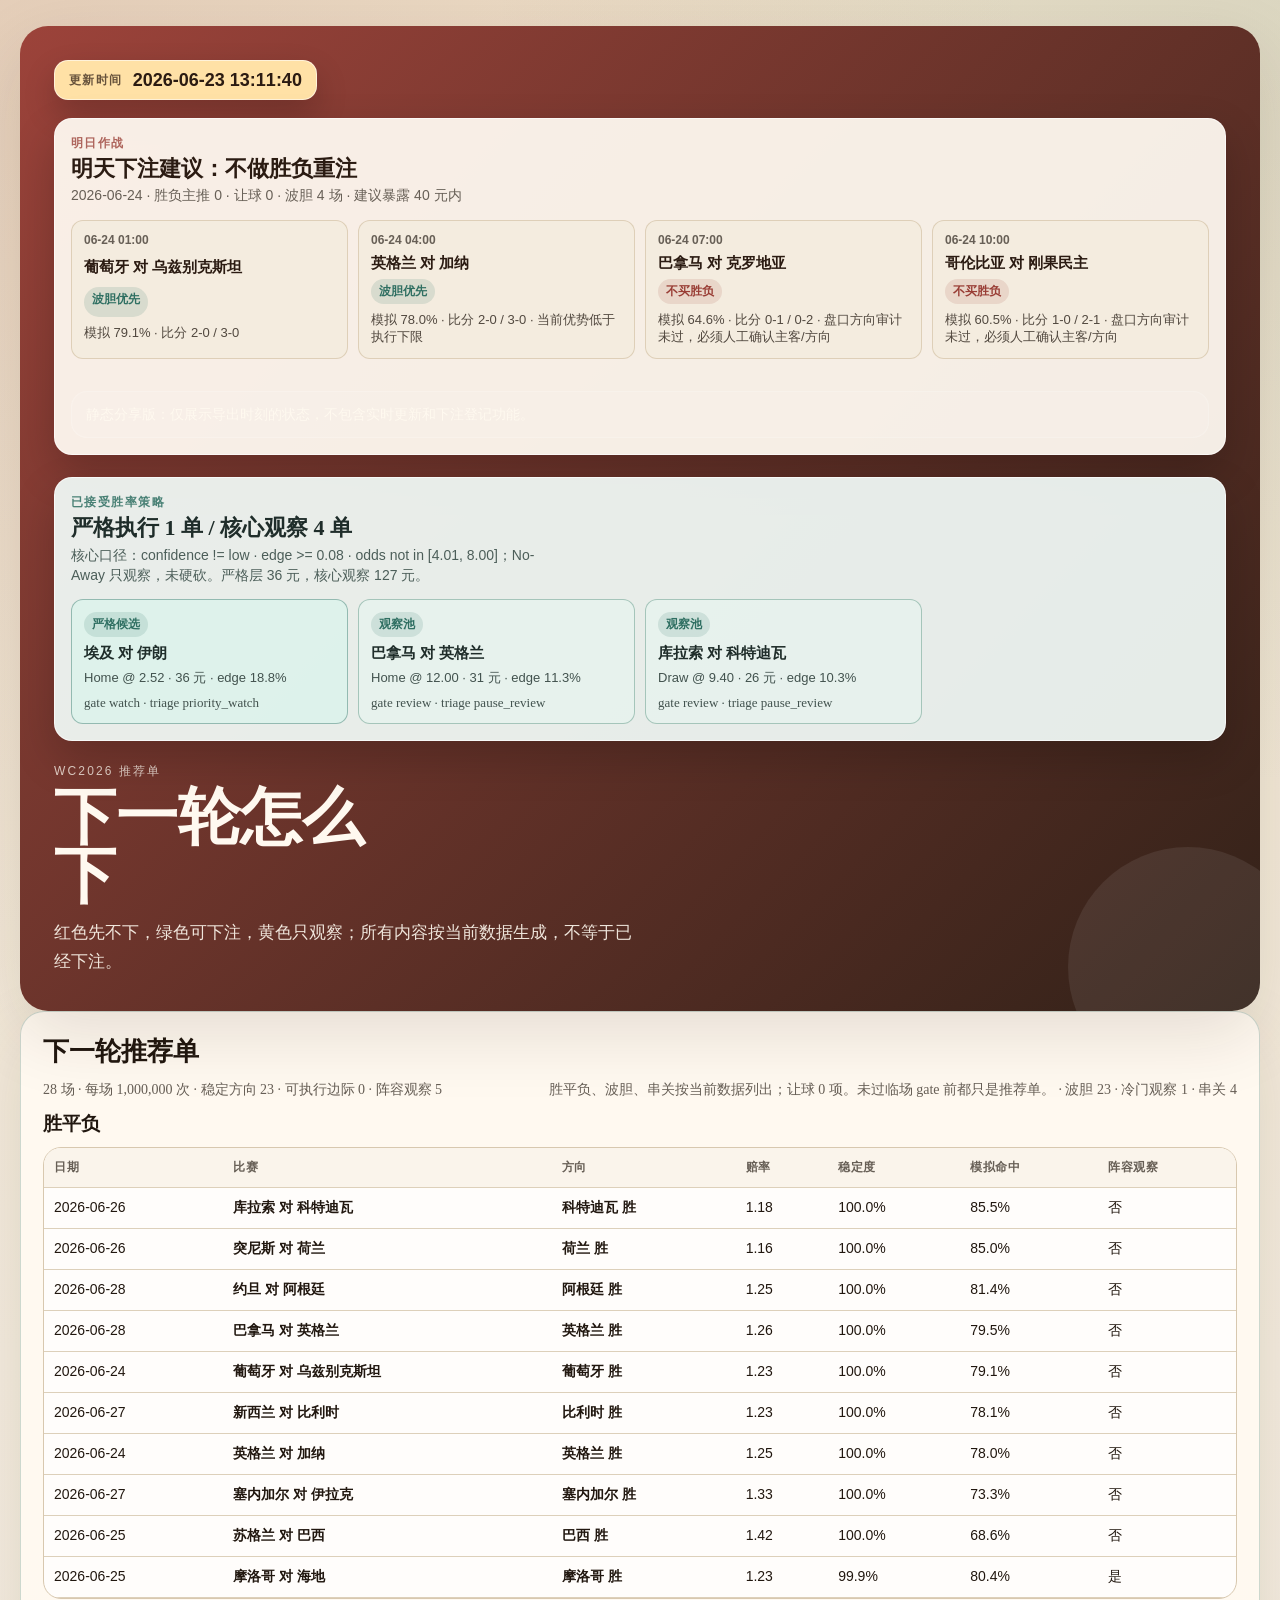
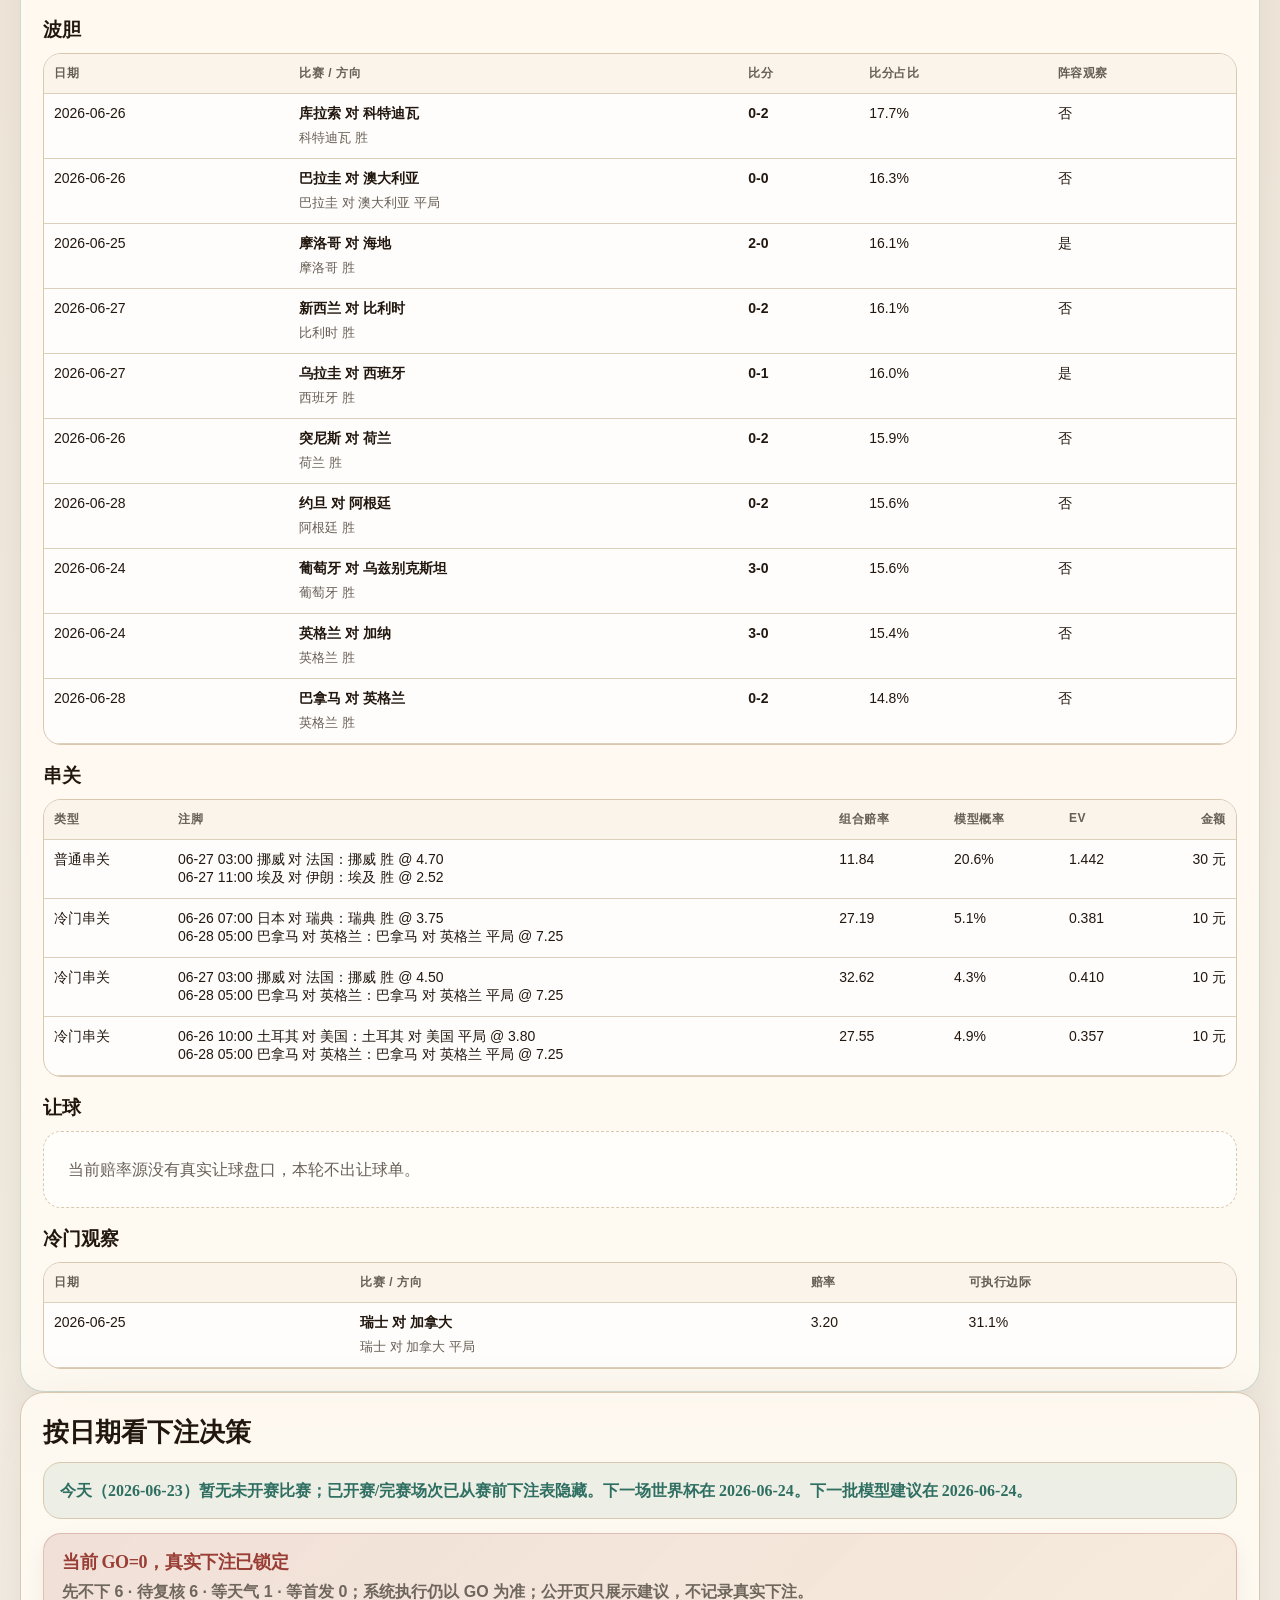
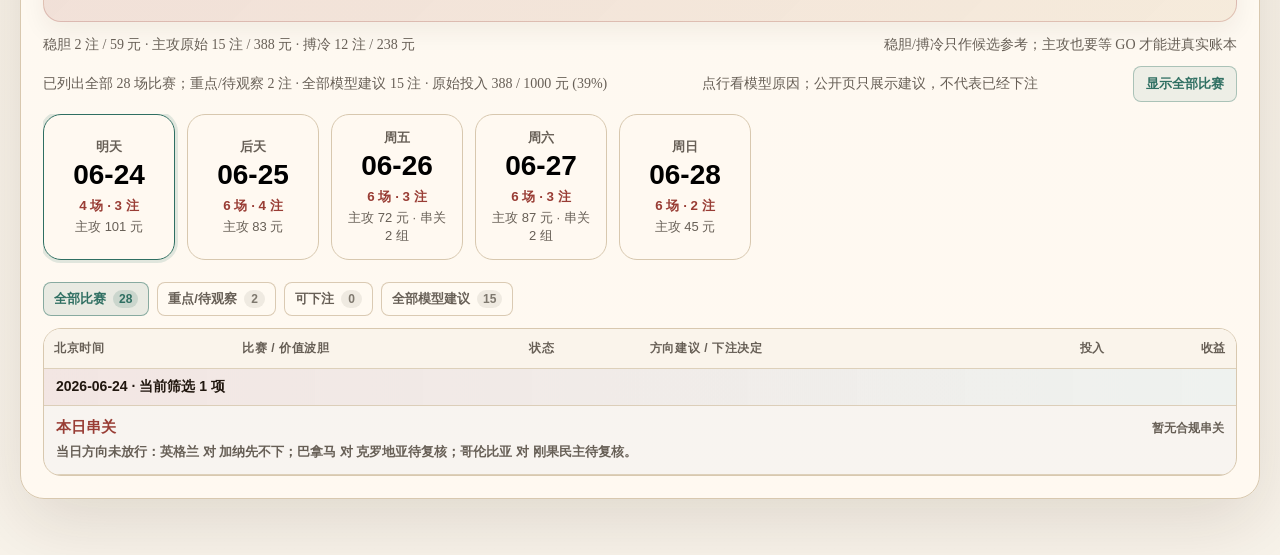
==== commit 5b728f07: "Refresh dashboard after June 23 results" ====
--- a/index.html
+++ b/index.html
@@ -165,25 +165,25 @@
     <section class="hero">
       <div class="hero-updated">
         <span>更新时间</span>
-        <strong>2026-06-22 10:47:51</strong>
+        <strong>2026-06-23 13:11:40</strong>
       </div>
-      <section class="tomorrow-advice-hero" aria-label="明天下注建议"><div class="tomorrow-advice-head"><span>明日作战</span><strong>明天下注建议：不做胜负重注</strong><p>2026-06-23 · 胜负主推 0 · 让球 0 · 波胆 4 场 · 建议暴露 40 元内</p></div><div class="tomorrow-advice-grid"><article class="tomorrow-advice-card"><span class="tomorrow-advice-time">06-23 01:00</span><strong>阿根廷 对 奥地利</strong><span class="tomorrow-advice-badge advice-watch">只做波胆</span><p>模拟 63.6% · 比分 1-0 / 2-0</p></article><article class="tomorrow-advice-card"><span class="tomorrow-advice-time">06-23 05:00</span><strong>法国 对 伊拉克</strong><span class="tomorrow-advice-badge advice-watch">波胆优先</span><p>模拟 87.1% · 比分 2-0 / 4-0</p></article><article class="tomorrow-advice-card"><span class="tomorrow-advice-time">06-23 08:00</span><strong>挪威 对 塞内加尔</strong><span class="tomorrow-advice-badge advice-no">不买胜负</span><p>模拟 23.2% · 比分 1-1 / 2-2 · 开球天气高风险，必须等天气和阵容深度确认</p></article><article class="tomorrow-advice-card"><span class="tomorrow-advice-time">06-23 11:00</span><strong>约旦 对 阿尔及利亚</strong><span class="tomorrow-advice-badge advice-no">不买胜负</span><p>模拟 58.4% · 比分 0-1 / 1-2 · 当前优势低于执行下限</p></article></div><div class="share-note">静态分享版：仅展示导出时刻的状态，不包含实时更新和下注登记功能。</div>
+      <section class="tomorrow-advice-hero" aria-label="明天下注建议"><div class="tomorrow-advice-head"><span>明日作战</span><strong>明天下注建议：不做胜负重注</strong><p>2026-06-24 · 胜负主推 0 · 让球 0 · 波胆 4 场 · 建议暴露 40 元内</p></div><div class="tomorrow-advice-grid"><article class="tomorrow-advice-card"><span class="tomorrow-advice-time">06-24 01:00</span><strong>葡萄牙 对 乌兹别克斯坦</strong><span class="tomorrow-advice-badge advice-watch">波胆优先</span><p>模拟 79.1% · 比分 2-0 / 3-0</p></article><article class="tomorrow-advice-card"><span class="tomorrow-advice-time">06-24 04:00</span><strong>英格兰 对 加纳</strong><span class="tomorrow-advice-badge advice-watch">波胆优先</span><p>模拟 78.0% · 比分 2-0 / 3-0 · 当前优势低于执行下限</p></article><article class="tomorrow-advice-card"><span class="tomorrow-advice-time">06-24 07:00</span><strong>巴拿马 对 克罗地亚</strong><span class="tomorrow-advice-badge advice-no">不买胜负</span><p>模拟 64.6% · 比分 0-1 / 0-2 · 盘口方向审计未过，必须人工确认主客/方向</p></article><article class="tomorrow-advice-card"><span class="tomorrow-advice-time">06-24 10:00</span><strong>哥伦比亚 对 刚果民主</strong><span class="tomorrow-advice-badge advice-no">不买胜负</span><p>模拟 60.5% · 比分 1-0 / 2-1 · 盘口方向审计未过，必须人工确认主客/方向</p></article></div><div class="share-note">静态分享版：仅展示导出时刻的状态，不包含实时更新和下注登记功能。</div>
     </section>
-      <section class="win-rate-policy-hero" aria-label="已接受胜率执行策略"><div class="win-rate-policy-head"><span>已接受胜率策略</span><strong>严格执行 1 单 / 核心观察 6 单</strong><p>核心口径：confidence != low · edge &gt;= 0.08 · odds not in [4.01, 8.00]；No-Away 只观察，未硬砍。严格层 38 元，核心观察 195 元。</p></div><div class="win-rate-policy-grid"><article class="win-rate-policy-card win-rate-policy-card--strict"><span class="win-rate-policy-tag">严格候选</span><strong>土耳其 对 美国</strong><p>Home @ 3.65 · 38 元 · edge 20.9%</p><small>gate watch · triage priority_watch</small></article><article class="win-rate-policy-card"><span class="win-rate-policy-tag">观察池</span><strong>库拉索 对 科特迪瓦</strong><p>Home @ 21.00 · 30 元 · edge 11.1%</p><small>gate review · triage pause_review</small></article><article class="win-rate-policy-card"><span class="win-rate-policy-tag">观察池</span><strong>新西兰 对 比利时</strong><p>Home @ 16.00 · 35 元 · edge 13.4%</p><small>gate review · triage pause_review</small></article></div></section>
+      <section class="win-rate-policy-hero" aria-label="已接受胜率执行策略"><div class="win-rate-policy-head"><span>已接受胜率策略</span><strong>严格执行 1 单 / 核心观察 4 单</strong><p>核心口径：confidence != low · edge &gt;= 0.08 · odds not in [4.01, 8.00]；No-Away 只观察，未硬砍。严格层 36 元，核心观察 127 元。</p></div><div class="win-rate-policy-grid"><article class="win-rate-policy-card win-rate-policy-card--strict"><span class="win-rate-policy-tag">严格候选</span><strong>埃及 对 伊朗</strong><p>Home @ 2.52 · 36 元 · edge 18.8%</p><small>gate watch · triage priority_watch</small></article><article class="win-rate-policy-card"><span class="win-rate-policy-tag">观察池</span><strong>巴拿马 对 英格兰</strong><p>Home @ 12.00 · 31 元 · edge 11.3%</p><small>gate review · triage pause_review</small></article><article class="win-rate-policy-card"><span class="win-rate-policy-tag">观察池</span><strong>库拉索 对 科特迪瓦</strong><p>Draw @ 9.40 · 26 元 · edge 10.3%</p><small>gate review · triage pause_review</small></article></div></section>
       <div class="eyebrow">WC2026 推荐单</div>
       <h1>下一轮怎么下</h1>
       <p class="hero-copy">红色先不下，绿色可下注，黄色只观察；所有内容按当前数据生成，不等于已经下注。</p>
     </section>
 
-    <section class="panel simulation-panel"><h2>下一轮推荐单</h2><div class="match-browser__meta simulation-meta"><div>24 场 · 每场 1,000,000 次 · 稳定方向 21 · 可执行边际 0 · 阵容观察 5</div><div>胜平负、波胆、串关按当前数据列出；让球 0 项。未过临场 gate 前都只是推荐单。 · 波胆 18 · 冷门观察 2 · 串关 5</div></div><div class="simulation-block"><h3>胜平负</h3><div class="table-wrap table-wrap--fit"><table><thead><tr><th>日期</th><th>比赛</th><th>方向</th><th>赔率</th><th>稳定度</th><th>模拟命中</th><th>阵容观察</th></tr></thead><tbody><tr><td>2026-06-23</td><td><strong>法国 对 伊拉克</strong></td><td><strong>法国 胜</strong></td><td>1.12</td><td>100.0%</td><td>87.1%</td><td>否</td></tr><tr><td>2026-06-26</td><td><strong>库拉索 对 科特迪瓦</strong></td><td><strong>科特迪瓦 胜</strong></td><td>1.18</td><td>100.0%</td><td>86.5%</td><td>否</td></tr><tr><td>2026-06-26</td><td><strong>突尼斯 对 荷兰</strong></td><td><strong>荷兰 胜</strong></td><td>1.16</td><td>100.0%</td><td>83.5%</td><td>否</td></tr><tr><td>2026-06-24</td><td><strong>英格兰 对 加纳</strong></td><td><strong>英格兰 胜</strong></td><td>1.25</td><td>100.0%</td><td>77.9%</td><td>否</td></tr><tr><td>2026-06-24</td><td><strong>葡萄牙 对 乌兹别克斯坦</strong></td><td><strong>葡萄牙 胜</strong></td><td>1.25</td><td>100.0%</td><td>77.6%</td><td>否</td></tr><tr><td>2026-06-22</td><td><strong>西班牙 对 沙特</strong></td><td><strong>西班牙 胜</strong></td><td>-</td><td>100.0%</td><td>81.4%</td><td>是</td></tr><tr><td>2026-06-25</td><td><strong>苏格兰 对 巴西</strong></td><td><strong>巴西 胜</strong></td><td>1.42</td><td>100.0%</td><td>68.5%</td><td>否</td></tr><tr><td>2026-06-22</td><td><strong>比利时 对 伊朗</strong></td><td><strong>比利时 胜</strong></td><td>-</td><td>100.0%</td><td>67.9%</td><td>否</td></tr><tr><td>2026-06-25</td><td><strong>摩洛哥 对 海地</strong></td><td><strong>摩洛哥 胜</strong></td><td>1.23</td><td>99.9%</td><td>80.4%</td><td>是</td></tr><tr><td>2026-06-25</td><td><strong>波黑 对 卡塔尔</strong></td><td><strong>波黑 胜</strong></td><td>1.48</td><td>99.9%</td><td>63.0%</td><td>否</td></tr></tbody></table></div></div><div class="simulation-block"><h3>波胆</h3><div class="table-wrap table-wrap--fit"><table><thead><tr><th>日期</th><th>比赛 / 方向</th><th>比分</th><th>比分占比</th><th>阵容观察</th></tr></thead><tbody><tr><td>2026-06-26</td><td><strong>库拉索 对 科特迪瓦</strong><div class="summary-note">科特迪瓦 胜</div></td><td><strong>0-2</strong></td><td>17.3%</td><td>否</td></tr><tr><td>2026-06-22</td><td><strong>西班牙 对 沙特</strong><div class="summary-note">西班牙 胜</div></td><td><strong>3-0</strong></td><td>16.8%</td><td>是</td></tr><tr><td>2026-06-25</td><td><strong>摩洛哥 对 海地</strong><div class="summary-note">摩洛哥 胜</div></td><td><strong>2-0</strong></td><td>16.1%</td><td>是</td></tr><tr><td>2026-06-26</td><td><strong>突尼斯 对 荷兰</strong><div class="summary-note">荷兰 胜</div></td><td><strong>0-2</strong></td><td>15.9%</td><td>否</td></tr><tr><td>2026-06-24</td><td><strong>葡萄牙 对 乌兹别克斯坦</strong><div class="summary-note">葡萄牙 胜</div></td><td><strong>2-0</strong></td><td>15.7%</td><td>否</td></tr><tr><td>2026-06-23</td><td><strong>法国 对 伊拉克</strong><div class="summary-note">法国 胜</div></td><td><strong>2-0</strong></td><td>15.7%</td><td>否</td></tr><tr><td>2026-06-24</td><td><strong>英格兰 对 加纳</strong><div class="summary-note">英格兰 胜</div></td><td><strong>2-0</strong></td><td>15.4%</td><td>否</td></tr><tr><td>2026-06-26</td><td><strong>巴拉圭 对 澳大利亚</strong><div class="summary-note">巴拉圭 对 澳大利亚 平局</div></td><td><strong>0-0</strong></td><td>14.8%</td><td>否</td></tr><tr><td>2026-06-22</td><td><strong>乌拉圭 对 佛得角</strong><div class="summary-note">乌拉圭 胜</div></td><td><strong>2-0</strong></td><td>13.5%</td><td>否</td></tr><tr><td>2026-06-24</td><td><strong>哥伦比亚 对 刚果民主</strong><div class="summary-note">哥伦比亚 胜</div></td><td><strong>1-0</strong></td><td>13.4%</td><td>否</td></tr></tbody></table></div></div><div class="simulation-block"><h3>串关</h3><div class="table-wrap table-wrap--fit"><table><thead><tr><th>类型</th><th>注脚</th><th>组合赔率</th><th>模型概率</th><th>EV</th><th class="cell-right">金额</th></tr></thead><tbody><tr><td>普通串关</td><td>06-26 10:00 土耳其 对 美国：土耳其 胜 @ 3.65<br>06-27 03:00 挪威 对 法国：挪威 胜 @ 4.75</td><td>17.34</td><td>17.3%</td><td>2.005</td><td class="cell-right">30 元</td></tr><tr><td>普通串关</td><td>06-26 10:00 土耳其 对 美国：土耳其 胜 @ 3.65<br>06-27 03:00 挪威 对 法国：挪威 胜 @ 4.75<br>06-27 11:00 埃及 对 伊朗：埃及 胜 @ 2.34</td><td>40.57</td><td>8.6%</td><td>2.494</td><td class="cell-right">30 元</td></tr><tr><td>冷门串关</td><td>06-26 07:00 日本 对 瑞典：瑞典 胜 @ 3.75<br>06-28 05:00 巴拿马 对 英格兰：巴拿马 对 英格兰 平局 @ 7.25</td><td>27.19</td><td>5.1%</td><td>0.381</td><td class="cell-right">10 元</td></tr><tr><td>冷门串关</td><td>06-23 08:00 挪威 对 塞内加尔：塞内加尔 胜 @ 3.20<br>06-28 05:00 巴拿马 对 英格兰：巴拿马 对 英格兰 平局 @ 7.25</td><td>23.20</td><td>5.9%</td><td>0.365</td><td class="cell-right">10 元</td></tr><tr><td>冷门串关</td><td>06-27 03:00 挪威 对 法国：挪威 胜 @ 4.50<br>06-28 05:00 巴拿马 对 英格兰：巴拿马 对 英格兰 平局 @ 7.25</td><td>32.62</td><td>4.3%</td><td>0.410</td><td class="cell-right">10 元</td></tr></tbody></table></div></div><div class="simulation-block"><h3>让球</h3><div class="detail-empty">当前赔率源没有真实让球盘口，本轮不出让球单。</div></div><div class="simulation-block"><h3>冷门观察</h3><div class="table-wrap table-wrap--fit"><table><thead><tr><th>日期</th><th>比赛 / 方向</th><th>赔率</th><th>可执行边际</th></tr></thead><tbody><tr><td>2026-06-23</td><td><strong>挪威 对 塞内加尔</strong><div class="summary-note">挪威 对 塞内加尔 平局</div></td><td>3.65</td><td>35.3%</td></tr><tr><td>2026-06-25</td><td><strong>瑞士 对 加拿大</strong><div class="summary-note">瑞士 对 加拿大 平局</div></td><td>3.20</td><td>31.2%</td></tr></tbody></table></div></div></section>
+    <section class="panel simulation-panel"><h2>下一轮推荐单</h2><div class="match-browser__meta simulation-meta"><div>28 场 · 每场 1,000,000 次 · 稳定方向 23 · 可执行边际 0 · 阵容观察 5</div><div>胜平负、波胆、串关按当前数据列出；让球 0 项。未过临场 gate 前都只是推荐单。 · 波胆 23 · 冷门观察 1 · 串关 4</div></div><div class="simulation-block"><h3>胜平负</h3><div class="table-wrap table-wrap--fit"><table><thead><tr><th>日期</th><th>比赛</th><th>方向</th><th>赔率</th><th>稳定度</th><th>模拟命中</th><th>阵容观察</th></tr></thead><tbody><tr><td>2026-06-26</td><td><strong>库拉索 对 科特迪瓦</strong></td><td><strong>科特迪瓦 胜</strong></td><td>1.18</td><td>100.0%</td><td>85.5%</td><td>否</td></tr><tr><td>2026-06-26</td><td><strong>突尼斯 对 荷兰</strong></td><td><strong>荷兰 胜</strong></td><td>1.16</td><td>100.0%</td><td>85.0%</td><td>否</td></tr><tr><td>2026-06-28</td><td><strong>约旦 对 阿根廷</strong></td><td><strong>阿根廷 胜</strong></td><td>1.25</td><td>100.0%</td><td>81.4%</td><td>否</td></tr><tr><td>2026-06-28</td><td><strong>巴拿马 对 英格兰</strong></td><td><strong>英格兰 胜</strong></td><td>1.26</td><td>100.0%</td><td>79.5%</td><td>否</td></tr><tr><td>2026-06-24</td><td><strong>葡萄牙 对 乌兹别克斯坦</strong></td><td><strong>葡萄牙 胜</strong></td><td>1.23</td><td>100.0%</td><td>79.1%</td><td>否</td></tr><tr><td>2026-06-27</td><td><strong>新西兰 对 比利时</strong></td><td><strong>比利时 胜</strong></td><td>1.23</td><td>100.0%</td><td>78.1%</td><td>否</td></tr><tr><td>2026-06-24</td><td><strong>英格兰 对 加纳</strong></td><td><strong>英格兰 胜</strong></td><td>1.25</td><td>100.0%</td><td>78.0%</td><td>否</td></tr><tr><td>2026-06-27</td><td><strong>塞内加尔 对 伊拉克</strong></td><td><strong>塞内加尔 胜</strong></td><td>1.33</td><td>100.0%</td><td>73.3%</td><td>否</td></tr><tr><td>2026-06-25</td><td><strong>苏格兰 对 巴西</strong></td><td><strong>巴西 胜</strong></td><td>1.42</td><td>100.0%</td><td>68.6%</td><td>否</td></tr><tr><td>2026-06-25</td><td><strong>摩洛哥 对 海地</strong></td><td><strong>摩洛哥 胜</strong></td><td>1.23</td><td>99.9%</td><td>80.4%</td><td>是</td></tr></tbody></table></div></div><div class="simulation-block"><h3>波胆</h3><div class="table-wrap table-wrap--fit"><table><thead><tr><th>日期</th><th>比赛 / 方向</th><th>比分</th><th>比分占比</th><th>阵容观察</th></tr></thead><tbody><tr><td>2026-06-26</td><td><strong>库拉索 对 科特迪瓦</strong><div class="summary-note">科特迪瓦 胜</div></td><td><strong>0-2</strong></td><td>17.7%</td><td>否</td></tr><tr><td>2026-06-26</td><td><strong>巴拉圭 对 澳大利亚</strong><div class="summary-note">巴拉圭 对 澳大利亚 平局</div></td><td><strong>0-0</strong></td><td>16.3%</td><td>否</td></tr><tr><td>2026-06-25</td><td><strong>摩洛哥 对 海地</strong><div class="summary-note">摩洛哥 胜</div></td><td><strong>2-0</strong></td><td>16.1%</td><td>是</td></tr><tr><td>2026-06-27</td><td><strong>新西兰 对 比利时</strong><div class="summary-note">比利时 胜</div></td><td><strong>0-2</strong></td><td>16.1%</td><td>否</td></tr><tr><td>2026-06-27</td><td><strong>乌拉圭 对 西班牙</strong><div class="summary-note">西班牙 胜</div></td><td><strong>0-1</strong></td><td>16.0%</td><td>是</td></tr><tr><td>2026-06-26</td><td><strong>突尼斯 对 荷兰</strong><div class="summary-note">荷兰 胜</div></td><td><strong>0-2</strong></td><td>15.9%</td><td>否</td></tr><tr><td>2026-06-28</td><td><strong>约旦 对 阿根廷</strong><div class="summary-note">阿根廷 胜</div></td><td><strong>0-2</strong></td><td>15.6%</td><td>否</td></tr><tr><td>2026-06-24</td><td><strong>葡萄牙 对 乌兹别克斯坦</strong><div class="summary-note">葡萄牙 胜</div></td><td><strong>3-0</strong></td><td>15.6%</td><td>否</td></tr><tr><td>2026-06-24</td><td><strong>英格兰 对 加纳</strong><div class="summary-note">英格兰 胜</div></td><td><strong>3-0</strong></td><td>15.4%</td><td>否</td></tr><tr><td>2026-06-28</td><td><strong>巴拿马 对 英格兰</strong><div class="summary-note">英格兰 胜</div></td><td><strong>0-2</strong></td><td>14.8%</td><td>否</td></tr></tbody></table></div></div><div class="simulation-block"><h3>串关</h3><div class="table-wrap table-wrap--fit"><table><thead><tr><th>类型</th><th>注脚</th><th>组合赔率</th><th>模型概率</th><th>EV</th><th class="cell-right">金额</th></tr></thead><tbody><tr><td>普通串关</td><td>06-27 03:00 挪威 对 法国：挪威 胜 @ 4.70<br>06-27 11:00 埃及 对 伊朗：埃及 胜 @ 2.52</td><td>11.84</td><td>20.6%</td><td>1.442</td><td class="cell-right">30 元</td></tr><tr><td>冷门串关</td><td>06-26 07:00 日本 对 瑞典：瑞典 胜 @ 3.75<br>06-28 05:00 巴拿马 对 英格兰：巴拿马 对 英格兰 平局 @ 7.25</td><td>27.19</td><td>5.1%</td><td>0.381</td><td class="cell-right">10 元</td></tr><tr><td>冷门串关</td><td>06-27 03:00 挪威 对 法国：挪威 胜 @ 4.50<br>06-28 05:00 巴拿马 对 英格兰：巴拿马 对 英格兰 平局 @ 7.25</td><td>32.62</td><td>4.3%</td><td>0.410</td><td class="cell-right">10 元</td></tr><tr><td>冷门串关</td><td>06-26 10:00 土耳其 对 美国：土耳其 对 美国 平局 @ 3.80<br>06-28 05:00 巴拿马 对 英格兰：巴拿马 对 英格兰 平局 @ 7.25</td><td>27.55</td><td>4.9%</td><td>0.357</td><td class="cell-right">10 元</td></tr></tbody></table></div></div><div class="simulation-block"><h3>让球</h3><div class="detail-empty">当前赔率源没有真实让球盘口，本轮不出让球单。</div></div><div class="simulation-block"><h3>冷门观察</h3><div class="table-wrap table-wrap--fit"><table><thead><tr><th>日期</th><th>比赛 / 方向</th><th>赔率</th><th>可执行边际</th></tr></thead><tbody><tr><td>2026-06-25</td><td><strong>瑞士 对 加拿大</strong><div class="summary-note">瑞士 对 加拿大 平局</div></td><td>3.20</td><td>31.1%</td></tr></tbody></table></div></div></section>
 
     <section class="panel">
       <h2>按日期看下注决策</h2>
-      <div class="detail-empty dashboard-today-note">今天（2026-06-22）暂无未开赛比赛；已开赛/完赛场次已从赛前下注表隐藏。下一场世界杯在 2026-06-23。下一批模型建议在 2026-06-23。</div><div class="execution-guard-banner execution-guard-banner--open"><strong>当前可下注 1 注 / GO 金额 35 元</strong><span>先不下 7 · 待复核 6 · 等天气 4 · 等首发 0；系统执行仍以 GO 为准；公开页只展示建议，不记录真实下注。</span></div><div class="match-browser__meta play-mode-summary"><div>稳胆 1 注 / 30 元 · 主攻原始 20 注 / 511 元 · 搏冷 11 注 / 218 元</div><div>稳胆/搏冷只作候选参考；主攻也要等 GO 才能进真实账本</div></div><div class="match-browser__meta"><div>已列出全部 32 场比赛；重点/待观察 3 注 · 全部模型建议 20 注 · 原始投入 511 / 1000 元 (51%)</div><div>点行看模型原因；公开页只展示建议，不代表已经下注</div><button id="recommendation-clear-filter" class="calendar-clear-button" type="button" hidden>显示全部比赛</button></div><div class="recommendation-calendar" role="group" aria-label="按日期筛选"><button class="recommendation-day" type="button" data-recommendation-date="2026-06-23" aria-pressed="false" aria-label="筛选 2026-06-23 的比赛"><span class="recommendation-day__tag">明天</span><strong class="recommendation-day__date">06-23</strong><span class="recommendation-day__action">4 场 · 2 注</span><span class="recommendation-day__stake">主攻 47 元 · 串关 1 组</span></button><button class="recommendation-day" type="button" data-recommendation-date="2026-06-24" aria-pressed="false" aria-label="筛选 2026-06-24 的比赛"><span class="recommendation-day__tag">后天</span><strong class="recommendation-day__date">06-24</strong><span class="recommendation-day__action">4 场 · 3 注</span><span class="recommendation-day__stake">主攻 101 元</span></button><button class="recommendation-day" type="button" data-recommendation-date="2026-06-25" aria-pressed="false" aria-label="筛选 2026-06-25 的比赛"><span class="recommendation-day__tag">周四</span><strong class="recommendation-day__date">06-25</strong><span class="recommendation-day__action">6 场 · 5 注</span><span class="recommendation-day__stake">主攻 92 元</span></button><button class="recommendation-day" type="button" data-recommendation-date="2026-06-26" aria-pressed="false" aria-label="筛选 2026-06-26 的比赛"><span class="recommendation-day__tag">周五</span><strong class="recommendation-day__date">06-26</strong><span class="recommendation-day__action">6 场 · 4 注</span><span class="recommendation-day__stake">主攻 107 元 · 串关 3 组</span></button><button class="recommendation-day" type="button" data-recommendation-date="2026-06-27" aria-pressed="false" aria-label="筛选 2026-06-27 的比赛"><span class="recommendation-day__tag">周六</span><strong class="recommendation-day__date">06-27</strong><span class="recommendation-day__action">6 场 · 3 注</span><span class="recommendation-day__stake">主攻 87 元 · 串关 1 组</span></button><button class="recommendation-day" type="button" data-recommendation-date="2026-06-28" aria-pressed="false" aria-label="筛选 2026-06-28 的比赛"><span class="recommendation-day__tag">周日</span><strong class="recommendation-day__date">06-28</strong><span class="recommendation-day__action">6 场 · 3 注</span><span class="recommendation-day__stake">主攻 77 元</span></button></div><div class="recommendation-filter-bar" role="group" aria-label="执行筛选"><button class="recommendation-filter-button is-active" type="button" data-recommendation-filter="all" aria-pressed="true">全部比赛<span>32</span></button><button class="recommendation-filter-button" type="button" data-recommendation-filter="candidate_watch" aria-pressed="false">重点/待观察<span>3</span></button><button class="recommendation-filter-button" type="button" data-recommendation-filter="recordable" aria-pressed="false">可下注<span>1</span></button><button class="recommendation-filter-button" type="button" data-recommendation-filter="bet" aria-pressed="false">全部模型建议<span>20</span></button></div><div class="table-wrap table-wrap--fit"><table><thead><tr><th>北京时间</th><th>比赛 / 价值波胆</th><th>状态</th><th>方向建议 / 下注决定</th><th class="cell-right">投入</th><th class="cell-right">收益</th></tr></thead><tbody id="recommendation-schedule-body"><tr class="match-day-row" data-role="day" data-match-date="2026-06-23" data-day-label="2026-06-23" data-default-text="2026-06-23 · 4 场比赛 · 2 注模型建议 · 原始投入 47 元 · 串关 1 组 ~10 元"><td colspan="6">2026-06-23 · 4 场比赛 · 2 注模型建议 · 原始投入 47 元 · 串关 1 组 ~10 元</td></tr><tr class="recommendation-row recommendation-row--sideplay" data-role="item" data-has-bet="false" data-triage-bucket="sideplay" data-action-state="sideplay" data-stake="0" data-match-date="2026-06-23"><td colspan="6"><div class="daily-parlay-block"><div class="daily-parlay-block__title"><strong>本日串关</strong><span>1 组 · 优先选择临近综合预测串关；同一时间窗内再按胜率和预期值排序。 冷门高赔串单独小额标注。</span></div><div class="daily-parlay-grid"><article class="daily-parlay-card"><div class="daily-parlay-card__head"><strong>1. 冷门2串1</strong><span>10 元</span></div><div class="daily-parlay-card__meta">赔率 23.2 · 胜率 5.9% · 预期值 0.36 · 高波动小额</div><ul><li>06-23 08:00 挪威 对 塞内加尔 塞内加尔 胜 @ 3.20</li><li>06-28 05:00 巴拿马 对 英格兰 巴拿马 对 英格兰 平局 @ 7.25</li></ul></article></div></div></td></tr><tr class="recommendation-row recommendation-row--watch" data-role="item" data-has-bet="false" data-triage-bucket="no_bet" data-action-state="none" data-stake="0" data-kickoff-utc="2026-06-22T17:00:00" data-match-date="2026-06-23"><td>2026-06-23 01:00</td><td><strong>阿根廷 对 奥地利</strong><div class="summary-note">世界杯 · 小组赛 · Dallas Stadium</div><div class="correct-score-strip"><span class="correct-score-label">价值波胆</span><span class="correct-score-chip"><strong>2-0</strong><span>12.8% · 主胜</span></span><span class="correct-score-chip"><strong>1-0</strong><span>11.2% · 主胜</span></span><span class="correct-score-chip"><strong>2-1</strong><span>9.8% · 主胜</span></span></div><div class="summary-note"><strong>赛果 阿根廷 胜 · 波胆 2-0 · 只做波胆 · 强信心</strong></div><div class="summary-note">综合实力差 阿根廷+14；预期进球 阿根廷 2.0-0.8 奥地利；豪门核心2人，五大联赛5人：迈阿密国际、国际米兰、曼城</div></td><td><span class="status-badge status-watch">预测</span></td><td><strong>赛果预测：阿根廷 胜</strong><div class="summary-note">只做波胆 · 胜率 64% · 波胆 2-0 · @ 1.57</div><div class="summary-note">综合实力差 阿根廷+14；预期进球 阿根廷 2.0-0.8 奥地利；豪门核心2人，五大联赛5人：迈阿密国际、国际米兰、曼城</div></td><td class="cell-right stake-cell">无<div class="summary-note">未登记</div></td><td class="cell-right">-</td></tr><tr class="recommendation-row recommendation-row--watch" data-role="item" data-has-bet="false" data-triage-bucket="no_bet" data-action-state="none" data-stake="0" data-kickoff-utc="2026-06-22T21:00:00" data-match-date="2026-06-23"><td>2026-06-23 05:00</td><td><strong>法国 对 伊拉克</strong><div class="summary-note">世界杯 · 小组赛</div><div class="correct-score-strip"><span class="correct-score-label">价值波胆</span><span class="correct-score-chip"><strong>4-0</strong><span>11.7% · 主胜</span></span><span class="correct-score-chip"><strong>2-0</strong><span>17.4% · 主胜</span></span><span class="correct-score-chip"><strong>3-0</strong><span>16.5% · 主胜</span></span></div><div class="summary-note"><strong>赛果 法国 胜 · 波胆 4-0 · 只做波胆 · 强信心</strong></div><div class="summary-note">综合实力差 法国+28；预期进球 法国 2.8-0.4 伊拉克；豪门核心5人，五大联赛5人：皇家马德里、皇家马德里、马德里竞技</div></td><td><span class="status-badge status-watch">预测</span></td><td><strong>赛果预测：法国 胜</strong><div class="summary-note">只做波胆 · 胜率 88% · 波胆 4-0 · @ 1.12</div><div class="summary-note">综合实力差 法国+28；预期进球 法国 2.8-0.4 伊拉克；豪门核心5人，五大联赛5人：皇家马德里、皇家马德里、马德里竞技</div></td><td class="cell-right stake-cell">无<div class="summary-note">未登记</div></td><td class="cell-right">-</td></tr><tr class="recommendation-row recommendation-row--pick" role="button" tabindex="0" data-role="item" data-has-bet="true" data-triage-bucket="weather_required" data-action-state="waiting" data-stake="35.00" data-kickoff-utc="2026-06-23T00:00:00" data-detail-id="recommendation-detail-4" aria-expanded="false" data-match-date="2026-06-23"><td>2026-06-23 08:00</td><td><strong>挪威 对 塞内加尔</strong><div class="summary-note">世界杯 · 小组赛 · New York / New Jersey Stadium</div><div class="correct-score-strip"><span class="correct-score-label">价值波胆</span><span class="correct-score-chip"><strong>2-2</strong><span>6.4% · 平局</span></span><span class="correct-score-chip"><strong>1-1</strong><span>12.6% · 平局</span></span></div><div class="summary-note"><strong>赛果 挪威 对 塞内加尔 平局 · 波胆 2-2 · 只做波胆 · 弱信心</strong></div><div class="summary-note">双方综合实力接近；预期进球 挪威 1.7-1.4 塞内加尔；豪门核心4人，五大联赛4人：曼城、阿森纳、马德里竞技</div></td><td><span class="status-badge status-watch">赛前1天再看</span></td><td><strong>赛果预测：挪威 对 塞内加尔 平局</strong><div class="summary-note">只做波胆 · 胜率 26% · 波胆 2-2 · @ 3.65</div><div class="summary-note">双方综合实力接近；预期进球 挪威 1.7-1.4 塞内加尔；豪门核心4人，五大联赛4人：曼城、阿森纳、马德里竞技</div><div class="summary-note">原价值方向：塞内加尔 胜 客胜 @ 3.30</div></td><td class="cell-right stake-cell"><strong>35</strong><div class="summary-note">建议</div></td><td class="cell-right"><span class="profit-positive">+80</span><div class="summary-note">预期 +21.7</div></td></tr><tr class="recommendation-detail-row" data-detail-id="recommendation-detail-4" data-match-date="2026-06-23" data-triage-bucket="weather_required" hidden><td colspan="6"><div class="recommendation-detail-panel"><div class="recommendation-detail-head"><strong>挪威 对 塞内加尔</strong><span>塞内加尔 胜</span></div><div class="detail-summary recommendation-detail-summary"><div class="summary-card recommendation-detail-card"><span>执行结论</span><strong><span class="status-badge status-watch">赛前1天再看</span></strong><div class="summary-note">开球天气高风险，必须等天气和阵容深度确认</div></div><div class="summary-card recommendation-detail-card"><span>赔率投入</span><strong>客胜 @ 3.30 / 35 元</strong><div class="summary-note">Betfair · 优势 18.8% · 信心 高</div></div><div class="summary-card recommendation-detail-card"><span>命中净回</span><strong>+80 元</strong><div class="summary-note">命中返还 116 元</div></div><div class="summary-card recommendation-detail-card"><span>未中亏损</span><strong>-35 元</strong></div><div class="summary-card recommendation-detail-card"><span>模型预期</span><strong>+21.7 元</strong><div class="summary-note">ROI 62.0%</div></div></div><div class="recommendation-detail-body"><div><h4>主要原因</h4><ul class="recommendation-detail-reasons"><li>场馆 纽约/新泽西体育场 为高风险</li><li>开球天气为高风险</li></ul></div><div class="recommendation-result-panel"><h4>结果测算</h4><div class="recommendation-result-grid"><div class="recommendation-result-metric"><span>命中返还</span><strong>116 元</strong><div class="summary-note">含本金</div></div><div class="recommendation-result-metric"><span>命中净回</span><strong class="profit-positive">+80 元</strong><div class="summary-note">赔率 3.30</div></div><div class="recommendation-result-metric"><span>未中亏损</span><strong class="profit-negative">-35 元</strong><div class="summary-note">风险上限就是投入</div></div><div class="recommendation-result-metric"><span>模型预期</span><strong>+21.7 元</strong><div class="summary-note">ROI 62.0%</div></div><div class="recommendation-result-metric"><span>模型概率</span><strong>50.1%</strong><div class="summary-note">模型判断</div></div><div class="recommendation-result-metric"><span>盘口概率</span><strong>30.3%</strong><div class="summary-note">赔率反推</div></div><div class="recommendation-result-metric"><span>概率优势</span><strong>18.8%</strong><div class="summary-note">模型 - 盘口</div></div><div class="recommendation-result-metric"><span>场馆风险</span><strong>纽约/新泽西体育场（高）</strong></div></div></div></div></div></td></tr><tr class="recommendation-row recommendation-row--pick" role="button" tabindex="0" data-role="item" data-has-bet="true" data-triage-bucket="cut_now" data-action-state="blocked" data-stake="12.00" data-kickoff-utc="2026-06-23T03:00:00" data-detail-id="recommendation-detail-6" aria-expanded="false" data-match-date="2026-06-23"><td>2026-06-23 11:00</td><td><strong>约旦 对 阿尔及利亚</strong><div class="summary-note">世界杯 · 小组赛 · San Francisco Bay Area Stadium</div><div class="correct-score-strip"><span class="correct-score-label">价值波胆</span><span class="correct-score-chip"><strong>1-2</strong><span>10.0% · 客胜</span></span><span class="correct-score-chip"><strong>0-2</strong><span>10.5% · 客胜</span></span><span class="correct-score-chip"><strong>0-1</strong><span>9.6% · 客胜</span></span></div><div class="summary-note"><strong>赛果 阿尔及利亚 胜 · 波胆 1-2 · 只做波胆 · 中信心</strong></div><div class="summary-note">综合实力差 阿尔及利亚+11；预期进球 约旦 1.0-1.9 阿尔及利亚；豪门核心2人，五大联赛3人：Lyon、Rennes、AC米兰</div></td><td><span class="status-badge status-no_bet">先不下</span></td><td><strong>赛果预测：阿尔及利亚 胜</strong><div class="summary-note">只做波胆 · 胜率 61% · 波胆 1-2 · @ 1.61</div><div class="summary-note">综合实力差 阿尔及利亚+11；预期进球 约旦 1.0-1.9 阿尔及利亚；豪门核心2人，五大联赛3人：Lyon、Rennes、AC米兰</div><div class="summary-note">原价值方向：约旦 胜 主胜 @ 6.60</div></td><td class="cell-right stake-cell"><strong>12</strong><div class="summary-note">建议</div></td><td class="cell-right"><span class="profit-positive">+67</span><div class="summary-note">预期 +3.8</div></td></tr><tr class="recommendation-detail-row" data-detail-id="recommendation-detail-6" data-match-date="2026-06-23" data-triage-bucket="cut_now" hidden><td colspan="6"><div class="recommendation-detail-panel"><div class="recommendation-detail-head"><strong>约旦 对 阿尔及利亚</strong><span>约旦 胜</span></div><div class="detail-summary recommendation-detail-summary"><div class="summary-card recommendation-detail-card"><span>执行结论</span><strong><span class="status-badge status-no_bet">先不下</span></strong><div class="summary-note">当前优势低于执行下限</div></div><div class="summary-card recommendation-detail-card"><span>赔率投入</span><strong>主胜 @ 6.60 / 12 元</strong><div class="summary-note">Smarkets · 优势 4.8% · 信心 低</div></div><div class="summary-card recommendation-detail-card"><span>命中净回</span><strong>+67 元</strong><div class="summary-note">命中返还 79 元</div></div><div class="summary-card recommendation-detail-card"><span>未中亏损</span><strong>-12 元</strong></div><div class="summary-card recommendation-detail-card"><span>模型预期</span><strong>+3.8 元</strong><div class="summary-note">ROI 31.5%</div></div></div><div class="recommendation-detail-body"><div><h4>主要原因</h4><ul class="recommendation-detail-reasons"><li>盘口闸门需复核</li><li>当前优势 4.8% 低于 8%</li><li>盘口方向审计要求复核</li><li>亚赞-奈马特因前交叉韧带伤病落选</li></ul></div><div class="recommendation-result-panel"><h4>结果测算</h4><div class="recommendation-result-grid"><div class="recommendation-result-metric"><span>命中返还</span><strong>79 元</strong><div class="summary-note">含本金</div></div><div class="recommendation-result-metric"><span>命中净回</span><strong class="profit-positive">+67 元</strong><div class="summary-note">赔率 6.60</div></div><div class="recommendation-result-metric"><span>未中亏损</span><strong class="profit-negative">-12 元</strong><div class="summary-note">风险上限就是投入</div></div><div class="recommendation-result-metric"><span>模型预期</span><strong>+3.8 元</strong><div class="summary-note">ROI 31.5%</div></div><div class="recommendation-result-metric"><span>模型概率</span><strong>21.9%</strong><div class="summary-note">模型判断</div></div><div class="recommendation-result-metric"><span>盘口概率</span><strong>15.2%</strong><div class="summary-note">赔率反推</div></div><div class="recommendation-result-metric"><span>概率优势</span><strong>4.8%</strong><div class="summary-note">模型 - 盘口</div></div><div class="recommendation-result-metric"><span>场馆风险</span><strong>旧金山湾区体育场（低）</strong></div></div></div></div></div></td></tr><tr class="match-day-row" data-role="day" data-match-date="2026-06-24" data-day-label="2026-06-24" data-default-text="2026-06-24 · 4 场比赛 · 3 注模型建议 · 原始投入 101 元"><td colspan="6">2026-06-24 · 4 场比赛 · 3 注模型建议 · 原始投入 101 元</td></tr><tr class="recommendation-row recommendation-row--sideplay recommendation-row--sideplay-empty" data-role="item" data-has-bet="false" data-triage-bucket="sideplay" data-action-state="sideplay" data-stake="0" data-match-date="2026-06-24"><td colspan="6"><div class="daily-parlay-block daily-parlay-block--empty"><div class="daily-parlay-block__title"><strong>本日串关</strong><span>暂无合规串关</span></div><div class="daily-parlay-empty-note">当日方向未放行：英格兰 对 加纳先不下；巴拿马 对 克罗地亚待复核；哥伦比亚 对 刚果民主待复核。</div></div></td></tr><tr class="recommendation-row recommendation-row--watch" data-role="item" data-has-bet="false" data-triage-bucket="no_bet" data-action-state="none" data-stake="0" data-kickoff-utc="2026-06-23T17:00:00" data-match-date="2026-06-24"><td>2026-06-24 01:00</td><td><strong>葡萄牙 对 乌兹别克斯坦</strong><div class="summary-note">世界杯 · 小组赛</div><div class="correct-score-strip"><span class="correct-score-label">价值波胆</span><span class="correct-score-chip"><strong>3-0</strong><span>12.9% · 主胜</span></span><span class="correct-score-chip"><strong>2-0</strong><span>17.1% · 主胜</span></span><span class="correct-score-chip"><strong>2-0</strong><span>17.1% · 主胜</span></span></div><div class="summary-note"><strong>赛果 葡萄牙 胜 · 波胆 3-0 · 只做波胆 · 强信心</strong></div><div class="summary-note">综合实力差 葡萄牙+18；预期进球 葡萄牙 2.3-0.5 乌兹别克斯坦；豪门核心3人，五大联赛4人：曼联、AC米兰、曼城</div></td><td><span class="status-badge status-watch">预测</span></td><td><strong>赛果预测：葡萄牙 胜</strong><div class="summary-note">只做波胆 · 胜率 79% · 波胆 3-0 · @ 1.25</div><div class="summary-note">综合实力差 葡萄牙+18；预期进球 葡萄牙 2.3-0.5 乌兹别克斯坦；豪门核心3人，五大联赛4人：曼联、AC米兰、曼城</div></td><td class="cell-right stake-cell">无<div class="summary-note">未登记</div></td><td class="cell-right">-</td></tr><tr class="recommendation-row recommendation-row--pick" role="button" tabindex="0" data-role="item" data-has-bet="true" data-triage-bucket="cut_now" data-action-state="blocked" data-stake="11.00" data-kickoff-utc="2026-06-23T20:00:00" data-detail-id="recommendation-detail-11" aria-expanded="false" data-match-date="2026-06-24"><td>2026-06-24 04:00</td><td><strong>英格兰 对 加纳</strong><div class="summary-note">世界杯 · 小组赛</div><div class="correct-score-strip"><span class="correct-score-label">价值波胆</span><span class="correct-score-chip"><strong>3-0</strong><span>12.9% · 主胜</span></span><span class="correct-score-chip"><strong>2-0</strong><span>16.7% · 主胜</span></span><span class="correct-score-chip"><strong>2-0</strong><span>16.7% · 主胜</span></span></div><div class="summary-note"><strong>赛果 英格兰 胜 · 波胆 3-0 · 只做波胆 · 强信心</strong></div><div class="summary-note">综合实力差 英格兰+16；预期进球 英格兰 2.3-0.5 加纳；豪门核心5人，五大联赛5人：皇家马德里、拜仁慕尼黑、阿森纳</div></td><td><span class="status-badge status-no_bet">先不下</span></td><td><strong>赛果预测：英格兰 胜</strong><div class="summary-note">只做波胆 · 胜率 79% · 波胆 3-0 · @ 1.25</div><div class="summary-note">综合实力差 英格兰+16；预期进球 英格兰 2.3-0.5 加纳；豪门核心5人，五大联赛5人：皇家马德里、拜仁慕尼黑、阿森纳</div><div class="summary-note">原价值方向：英格兰 对 加纳 平局 平局 @ 7.00</div></td><td class="cell-right stake-cell"><strong>11</strong><div class="summary-note">建议</div></td><td class="cell-right"><span class="profit-positive">+66</span><div class="summary-note">预期 +4.0</div></td></tr><tr class="recommendation-detail-row" data-detail-id="recommendation-detail-11" data-match-date="2026-06-24" data-triage-bucket="cut_now" hidden><td colspan="6"><div class="recommendation-detail-panel"><div class="recommendation-detail-head"><strong>英格兰 对 加纳</strong><span>英格兰 对 加纳 平局</span></div><div class="detail-summary recommendation-detail-summary"><div class="summary-card recommendation-detail-card"><span>执行结论</span><strong><span class="status-badge status-no_bet">先不下</span></strong><div class="summary-note">当前优势低于执行下限</div></div><div class="summary-card recommendation-detail-card"><span>赔率投入</span><strong>平局 @ 7.00 / 11 元</strong><div class="summary-note">Smarkets · 优势 5.2% · 信心 低</div></div><div class="summary-card recommendation-detail-card"><span>命中净回</span><strong>+66 元</strong><div class="summary-note">命中返还 77 元</div></div><div class="summary-card recommendation-detail-card"><span>未中亏损</span><strong>-11 元</strong></div><div class="summary-card recommendation-detail-card"><span>模型预期</span><strong>+4.0 元</strong><div class="summary-note">ROI 36.6%</div></div></div><div class="recommendation-detail-body"><div><h4>主要原因</h4><ul class="recommendation-detail-reasons"><li>盘口闸门需复核</li><li>当前优势 5.2% 低于 8%</li><li>天气源未确认：missing_venue</li><li>盘口方向审计要求复核</li><li>库杜斯和迪基库缺席削弱加纳中轴</li></ul></div><div class="recommendation-result-panel"><h4>结果测算</h4><div class="recommendation-result-grid"><div class="recommendation-result-metric"><span>命中返还</span><strong>77 元</strong><div class="summary-note">含本金</div></div><div class="recommendation-result-metric"><span>命中净回</span><strong class="profit-positive">+66 元</strong><div class="summary-note">赔率 7.00</div></div><div class="recommendation-result-metric"><span>未中亏损</span><strong class="profit-negative">-11 元</strong><div class="summary-note">风险上限就是投入</div></div><div class="recommendation-result-metric"><span>模型预期</span><strong>+4.0 元</strong><div class="summary-note">ROI 36.6%</div></div><div class="recommendation-result-metric"><span>模型概率</span><strong>20.4%</strong><div class="summary-note">模型判断</div></div><div class="recommendation-result-metric"><span>盘口概率</span><strong>14.3%</strong><div class="summary-note">赔率反推</div></div><div class="recommendation-result-metric"><span>概率优势</span><strong>5.2%</strong><div class="summary-note">模型 - 盘口</div></div><div class="recommendation-result-metric"><span>场馆风险</span><strong>-</strong></div></div></div></div></div></td></tr><tr class="recommendation-row recommendation-row--pick" role="button" tabindex="0" data-role="item" data-has-bet="true" data-triage-bucket="pause_review" data-action-state="blocked" data-stake="43.00" data-kickoff-utc="2026-06-23T23:00:00" data-detail-id="recommendation-detail-13" aria-expanded="false" data-match-date="2026-06-24"><td>2026-06-24 07:00</td><td><strong>巴拿马 对 克罗地亚</strong><div class="summary-note">世界杯 · 小组赛 · Toronto Stadium</div><div class="correct-score-strip"><span class="correct-score-label">价值波胆</span><span class="correct-score-chip"><strong>1-2</strong><span>10.1% · 客胜</span></span><span class="correct-score-chip"><strong>0-2</strong><span>11.2% · 客胜</span></span><span class="correct-score-chip"><strong>0-2</strong><span>11.2% · 客胜</span></span></div><div class="summary-note"><strong>赛果 克罗地亚 胜 · 波胆 1-2 · 只做波胆 · 强信心</strong></div><div class="summary-note">综合实力差 克罗地亚+12；预期进球 巴拿马 0.9-2.0 克罗地亚；豪门核心3人，五大联赛3人：皇家马德里、曼城、曼城</div></td><td><span class="status-badge status-review">待复核</span></td><td><strong>赛果预测：克罗地亚 胜</strong><div class="summary-note">只做波胆 · 胜率 61% · 波胆 1-2 · @ 1.58</div><div class="summary-note">综合实力差 克罗地亚+12；预期进球 巴拿马 0.9-2.0 克罗地亚；豪门核心3人，五大联赛3人：皇家马德里、曼城、曼城</div><div class="summary-note">原价值方向：巴拿马 胜 主胜 @ 7.40</div></td><td class="cell-right stake-cell"><strong>43</strong><div class="summary-note">建议</div></td><td class="cell-right"><span class="profit-positive">+275</span><div class="summary-note">预期 +54.6</div></td></tr><tr class="recommendation-detail-row" data-detail-id="recommendation-detail-13" data-match-date="2026-06-24" data-triage-bucket="pause_review" hidden><td colspan="6"><div class="recommendation-detail-panel"><div class="recommendation-detail-head"><strong>巴拿马 对 克罗地亚</strong><span>巴拿马 胜</span></div><div class="detail-summary recommendation-detail-summary"><div class="summary-card recommendation-detail-card"><span>执行结论</span><strong><span class="status-badge status-review">待复核</span></strong><div class="summary-note">盘口方向审计未过，必须人工确认主客/方向</div></div><div class="summary-card recommendation-detail-card"><span>赔率投入</span><strong>主胜 @ 7.40 / 43 元</strong><div class="summary-note">Smarkets · 优势 17.2% · 信心 高</div></div><div class="summary-card recommendation-detail-card"><span>命中净回</span><strong>+275 元</strong><div class="summary-note">命中返还 318 元</div></div><div class="summary-card recommendation-detail-card"><span>未中亏损</span><strong>-43 元</strong></div><div class="summary-card recommendation-detail-card"><span>模型预期</span><strong>+54.6 元</strong><div class="summary-note">ROI 126.9%</div></div></div><div class="recommendation-detail-body"><div><h4>主要原因</h4><ul class="recommendation-detail-reasons"><li>盘口闸门需复核</li><li>盘口方向审计要求复核</li></ul></div><div class="recommendation-result-panel"><h4>结果测算</h4><div class="recommendation-result-grid"><div class="recommendation-result-metric"><span>命中返还</span><strong>318 元</strong><div class="summary-note">含本金</div></div><div class="recommendation-result-metric"><span>命中净回</span><strong class="profit-positive">+275 元</strong><div class="summary-note">赔率 7.40</div></div><div class="recommendation-result-metric"><span>未中亏损</span><strong class="profit-negative">-43 元</strong><div class="summary-note">风险上限就是投入</div></div><div class="recommendation-result-metric"><span>模型预期</span><strong>+54.6 元</strong><div class="summary-note">ROI 126.9%</div></div><div class="recommendation-result-metric"><span>模型概率</span><strong>31.7%</strong><div class="summary-note">模型判断</div></div><div class="recommendation-result-metric"><span>盘口概率</span><strong>13.5%</strong><div class="summary-note">赔率反推</div></div><div class="recommendation-result-metric"><span>概率优势</span><strong>17.2%</strong><div class="summary-note">模型 - 盘口</div></div><div class="recommendation-result-metric"><span>场馆风险</span><strong>多伦多体育场（低）</strong></div></div></div></div></div></td></tr><tr class="recommendation-row recommendation-row--pick" role="button" tabindex="0" data-role="item" data-has-bet="true" data-triage-bucket="pause_review" data-action-state="blocked" data-stake="47.00" data-kickoff-utc="2026-06-24T02:00:00" data-detail-id="recommendation-detail-15" aria-expanded="false" data-match-date="2026-06-24"><td>2026-06-24 10:00</td><td><strong>哥伦比亚 对 刚果（金）</strong><div class="summary-note">世界杯 · 小组赛 · Estadio Guadalajara</div><div class="correct-score-strip"><span class="correct-score-label">价值波胆</span><span class="correct-score-chip"><strong>2-0</strong><span>12.8% · 主胜</span></span><span class="correct-score-chip"><strong>2-0</strong><span>12.8% · 主胜</span></span><span class="correct-score-chip"><strong>2-0</strong><span>12.8% · 主胜</span></span></div><div class="summary-note"><strong>赛果 哥伦比亚 胜 · 波胆 2-0 · 只做波胆 · 强信心</strong></div><div class="summary-note">综合实力差 哥伦比亚+6；预期进球 哥伦比亚 1.8-0.8 刚果民主；豪门核心1人，五大联赛2人：利物浦、São Paulo、阿斯顿维拉</div></td><td><span class="status-badge status-review">待复核</span></td><td><strong>赛果预测：哥伦比亚 胜</strong><div class="summary-note">只做波胆 · 胜率 64% · 波胆 2-0 · @ 1.57</div><div class="summary-note">综合实力差 哥伦比亚+6；预期进球 哥伦比亚 1.8-0.8 刚果民主；豪门核心1人，五大联赛2人：利物浦、São Paulo、阿斯顿维拉</div><div class="summary-note">原价值方向：刚果（金） 胜 客胜 @ 7.80</div></td><td class="cell-right stake-cell"><strong>47</strong><div class="summary-note">建议</div></td><td class="cell-right"><span class="profit-positive">+320</span><div class="summary-note">预期 +65.4</div></td></tr><tr class="recommendation-detail-row" data-detail-id="recommendation-detail-15" data-match-date="2026-06-24" data-triage-bucket="pause_review" hidden><td colspan="6"><div class="recommendation-detail-panel"><div class="recommendation-detail-head"><strong>哥伦比亚 对 刚果（金）</strong><span>刚果（金） 胜</span></div><div class="detail-summary recommendation-detail-summary"><div class="summary-card recommendation-detail-card"><span>执行结论</span><strong><span class="status-badge status-review">待复核</span></strong><div class="summary-note">盘口方向审计未过，必须人工确认主客/方向</div></div><div class="summary-card recommendation-detail-card"><span>赔率投入</span><strong>客胜 @ 7.80 / 47 元</strong><div class="summary-note">Betfair · 优势 17.8% · 信心 高</div></div><div class="summary-card recommendation-detail-card"><span>命中净回</span><strong>+320 元</strong><div class="summary-note">命中返还 367 元</div></div><div class="summary-card recommendation-detail-card"><span>未中亏损</span><strong>-47 元</strong></div><div class="summary-card recommendation-detail-card"><span>模型预期</span><strong>+65.4 元</strong><div class="summary-note">ROI 139.2%</div></div></div><div class="recommendation-detail-body"><div><h4>主要原因</h4><ul class="recommendation-detail-reasons"><li>盘口闸门需复核</li><li>场馆 瓜达拉哈拉体育场 为高风险</li><li>开球天气为高风险</li><li>盘口方向审计要求复核</li></ul></div><div class="recommendation-result-panel"><h4>结果测算</h4><div class="recommendation-result-grid"><div class="recommendation-result-metric"><span>命中返还</span><strong>367 元</strong><div class="summary-note">含本金</div></div><div class="recommendation-result-metric"><span>命中净回</span><strong class="profit-positive">+320 元</strong><div class="summary-note">赔率 7.80</div></div><div class="recommendation-result-metric"><span>未中亏损</span><strong class="profit-negative">-47 元</strong><div class="summary-note">风险上限就是投入</div></div><div class="recommendation-result-metric"><span>模型预期</span><strong>+65.4 元</strong><div class="summary-note">ROI 139.2%</div></div><div class="recommendation-result-metric"><span>模型概率</span><strong>31.2%</strong><div class="summary-note">模型判断</div></div><div class="recommendation-result-metric"><span>盘口概率</span><strong>12.8%</strong><div class="summary-note">赔率反推</div></div><div class="recommendation-result-metric"><span>概率优势</span><strong>17.8%</strong><div class="summary-note">模型 - 盘口</div></div><div class="recommendation-result-metric"><span>场馆风险</span><strong>瓜达拉哈拉体育场（高）</strong></div></div></div></div></div></td></tr><tr class="match-day-row" data-role="day" data-match-date="2026-06-25" data-day-label="2026-06-25" data-default-text="2026-06-25 · 6 场比赛 · 5 注模型建议 · 原始投入 92 元"><td colspan="6">2026-06-25 · 6 场比赛 · 5 注模型建议 · 原始投入 92 元</td></tr><tr class="recommendation-row recommendation-row--sideplay recommendation-row--sideplay-empty" data-role="item" data-has-bet="false" data-triage-bucket="sideplay" data-action-state="sideplay" data-stake="0" data-match-date="2026-06-25"><td colspan="6"><div class="daily-parlay-block daily-parlay-block--empty"><div class="daily-parlay-block__title"><strong>本日串关</strong><span>暂无合规串关</span></div><div class="daily-parlay-empty-note">当日方向未放行：波黑 对 卡塔尔待复核；摩洛哥 对 海地先不下；苏格兰 对 巴西先不下。</div></div></td></tr><tr class="recommendation-row recommendation-row--pick" role="button" tabindex="0" data-role="item" data-has-bet="true" data-triage-bucket="pause_review" data-action-state="blocked" data-stake="28.00" data-kickoff-utc="2026-06-24T19:00:00" data-detail-id="recommendation-detail-19" aria-expanded="false" data-match-date="2026-06-25"><td>2026-06-25 03:00</td><td><strong>波黑 对 卡塔尔</strong><div class="summary-note">世界杯 · 小组赛 · Seattle Stadium</div><div class="correct-score-strip"><span class="correct-score-label">价值波胆</span><span class="correct-score-chip"><strong>2-0</strong><span>12.5% · 主胜</span></span><span class="correct-score-chip"><strong>2-0</strong><span>12.5% · 主胜</span></span><span class="correct-score-chip"><strong>2-0</strong><span>12.5% · 主胜</span></span></div><div class="summary-note"><strong>赛果 波黑 胜 · 波胆 2-0 · 只做波胆 · 强信心</strong></div><div class="summary-note">综合实力差 波黑+2；预期进球 波黑 1.9-0.8 卡塔尔；核心俱乐部：Atalanta、Sheffield Utd、Fenerbahçe</div></td><td><span class="status-badge status-review">待复核</span></td><td><strong>赛果预测：波黑 胜</strong><div class="summary-note">只做波胆 · 胜率 66% · 波胆 2-0 · @ 1.48</div><div class="summary-note">综合实力差 波黑+2；预期进球 波黑 1.9-0.8 卡塔尔；核心俱乐部：Atalanta、Sheffield Utd、Fenerbahçe</div><div class="summary-note">原价值方向：卡塔尔 胜 客胜 @ 7.60</div></td><td class="cell-right stake-cell"><strong>28</strong><div class="summary-note">建议</div></td><td class="cell-right"><span class="profit-positive">+185</span><div class="summary-note">预期 +24.4</div></td></tr><tr class="recommendation-detail-row" data-detail-id="recommendation-detail-19" data-match-date="2026-06-25" data-triage-bucket="pause_review" hidden><td colspan="6"><div class="recommendation-detail-panel"><div class="recommendation-detail-head"><strong>波黑 对 卡塔尔</strong><span>卡塔尔 胜</span></div><div class="detail-summary recommendation-detail-summary"><div class="summary-card recommendation-detail-card"><span>执行结论</span><strong><span class="status-badge status-review">待复核</span></strong><div class="summary-note">盘口方向审计未过，必须人工确认主客/方向</div></div><div class="summary-card recommendation-detail-card"><span>赔率投入</span><strong>客胜 @ 7.60 / 28 元</strong><div class="summary-note">Smarkets · 优势 11.4% · 信心 中</div></div><div class="summary-card recommendation-detail-card"><span>命中净回</span><strong>+185 元</strong><div class="summary-note">命中返还 213 元</div></div><div class="summary-card recommendation-detail-card"><span>未中亏损</span><strong>-28 元</strong></div><div class="summary-card recommendation-detail-card"><span>模型预期</span><strong>+24.4 元</strong><div class="summary-note">ROI 87.0%</div></div></div><div class="recommendation-detail-body"><div><h4>主要原因</h4><ul class="recommendation-detail-reasons"><li>盘口闸门需复核</li><li>盘口方向审计要求复核</li></ul></div><div class="recommendation-result-panel"><h4>结果测算</h4><div class="recommendation-result-grid"><div class="recommendation-result-metric"><span>命中返还</span><strong>213 元</strong><div class="summary-note">含本金</div></div><div class="recommendation-result-metric"><span>命中净回</span><strong class="profit-positive">+185 元</strong><div class="summary-note">赔率 7.60</div></div><div class="recommendation-result-metric"><span>未中亏损</span><strong class="profit-negative">-28 元</strong><div class="summary-note">风险上限就是投入</div></div><div class="recommendation-result-metric"><span>模型预期</span><strong>+24.4 元</strong><div class="summary-note">ROI 87.0%</div></div><div class="recommendation-result-metric"><span>模型概率</span><strong>25.1%</strong><div class="summary-note">模型判断</div></div><div class="recommendation-result-metric"><span>盘口概率</span><strong>13.2%</strong><div class="summary-note">赔率反推</div></div><div class="recommendation-result-metric"><span>概率优势</span><strong>11.4%</strong><div class="summary-note">模型 - 盘口</div></div><div class="recommendation-result-metric"><span>场馆风险</span><strong>西雅图体育场（中）</strong></div></div></div></div></div></td></tr><tr class="recommendation-row recommendation-row--watch" data-role="item" data-has-bet="false" data-triage-bucket="no_bet" data-action-state="none" data-stake="0" data-kickoff-utc="2026-06-24T19:00:00" data-match-date="2026-06-25"><td>2026-06-25 03:00</td><td><strong>瑞士 对 加拿大</strong><div class="summary-note">世界杯 · 小组赛</div><div class="correct-score-strip"><span class="correct-score-label">价值波胆</span><span class="correct-score-chip"><strong>1-1</strong><span>14.9% · 平局</span></span><span class="correct-score-chip"><strong>1-1</strong><span>14.9% · 平局</span></span><span class="correct-score-chip"><strong>0-0</strong><span>10.8% · 平局</span></span></div><div class="summary-note"><strong>赛果 瑞士 对 加拿大 平局 · 波胆 1-1 · 只做波胆 · 弱信心</strong></div><div class="summary-note">双方综合实力接近；预期进球 瑞士 1.3-1.1 加拿大；豪门核心4人，五大联赛5人：勒沃库森、曼城、摩纳哥</div></td><td><span class="status-badge status-watch">预测</span></td><td><strong>赛果预测：瑞士 对 加拿大 平局</strong><div class="summary-note">只做波胆 · 胜率 27% · 波胆 1-1 · @ 3.25</div><div class="summary-note">双方综合实力接近；预期进球 瑞士 1.3-1.1 加拿大；豪门核心4人，五大联赛5人：勒沃库森、曼城、摩纳哥</div></td><td class="cell-right stake-cell">无<div class="summary-note">未登记</div></td><td class="cell-right">-</td></tr><tr class="recommendation-row recommendation-row--pick" role="button" tabindex="0" data-role="item" data-has-bet="true" data-triage-bucket="cut_now" data-action-state="blocked" data-stake="11.00" data-kickoff-utc="2026-06-24T22:00:00" data-detail-id="recommendation-detail-22" aria-expanded="false" data-match-date="2026-06-25"><td>2026-06-25 06:00</td><td><strong>摩洛哥 对 海地</strong><div class="summary-note">世界杯 · 小组赛</div><div class="correct-score-strip"><span class="correct-score-label">价值波胆</span><span class="correct-score-chip"><strong>3-0</strong><span>15.0% · 主胜</span></span><span class="correct-score-chip"><strong>2-0</strong><span>19.1% · 主胜</span></span><span class="correct-score-chip"><strong>2-0</strong><span>19.1% · 主胜</span></span></div><div class="summary-note"><strong>赛果 摩洛哥 胜 · 波胆 3-0 · 只做波胆 · 强信心</strong></div><div class="summary-note">综合实力差 摩洛哥+22；预期进球 摩洛哥 2.4-0.4 海地；豪门核心2人，五大联赛4人：巴黎圣日耳曼、皇家马德里、曼联</div></td><td><span class="status-badge status-no_bet">先不下</span></td><td><strong>赛果预测：摩洛哥 胜</strong><div class="summary-note">只做波胆 · 胜率 81% · 波胆 3-0 · @ 1.23</div><div class="summary-note">综合实力差 摩洛哥+22；预期进球 摩洛哥 2.4-0.4 海地；豪门核心2人，五大联赛4人：巴黎圣日耳曼、皇家马德里、曼联</div><div class="summary-note">原价值方向：摩洛哥 对 海地 平局 平局 @ 7.80</div></td><td class="cell-right stake-cell"><strong>11</strong><div class="summary-note">建议</div></td><td class="cell-right"><span class="profit-positive">+75</span><div class="summary-note">预期 +4.8</div></td></tr><tr class="recommendation-detail-row" data-detail-id="recommendation-detail-22" data-match-date="2026-06-25" data-triage-bucket="cut_now" hidden><td colspan="6"><div class="recommendation-detail-panel"><div class="recommendation-detail-head"><strong>摩洛哥 对 海地</strong><span>摩洛哥 对 海地 平局</span></div><div class="detail-summary recommendation-detail-summary"><div class="summary-card recommendation-detail-card"><span>执行结论</span><strong><span class="status-badge status-no_bet">先不下</span></strong><div class="summary-note">当前优势低于执行下限</div></div><div class="summary-card recommendation-detail-card"><span>赔率投入</span><strong>平局 @ 7.80 / 11 元</strong><div class="summary-note">Betfair · 优势 5.6% · 信心 低</div></div><div class="summary-card recommendation-detail-card"><span>命中净回</span><strong>+75 元</strong><div class="summary-note">命中返还 86 元</div></div><div class="summary-card recommendation-detail-card"><span>未中亏损</span><strong>-11 元</strong></div><div class="summary-card recommendation-detail-card"><span>模型预期</span><strong>+4.8 元</strong><div class="summary-note">ROI 43.5%</div></div></div><div class="recommendation-detail-body"><div><h4>主要原因</h4><ul class="recommendation-detail-reasons"><li>盘口闸门需复核</li><li>当前优势 5.6% 低于 8%</li><li>天气源未确认：missing_venue</li><li>盘口方向审计要求复核</li></ul></div><div class="recommendation-result-panel"><h4>结果测算</h4><div class="recommendation-result-grid"><div class="recommendation-result-metric"><span>命中返还</span><strong>86 元</strong><div class="summary-note">含本金</div></div><div class="recommendation-result-metric"><span>命中净回</span><strong class="profit-positive">+75 元</strong><div class="summary-note">赔率 7.80</div></div><div class="recommendation-result-metric"><span>未中亏损</span><strong class="profit-negative">-11 元</strong><div class="summary-note">风险上限就是投入</div></div><div class="recommendation-result-metric"><span>模型预期</span><strong>+4.8 元</strong><div class="summary-note">ROI 43.5%</div></div><div class="recommendation-result-metric"><span>模型概率</span><strong>18.8%</strong><div class="summary-note">模型判断</div></div><div class="recommendation-result-metric"><span>盘口概率</span><strong>12.8%</strong><div class="summary-note">赔率反推</div></div><div class="recommendation-result-metric"><span>概率优势</span><strong>5.6%</strong><div class="summary-note">模型 - 盘口</div></div><div class="recommendation-result-metric"><span>场馆风险</span><strong>-</strong></div></div></div></div></div></td></tr><tr class="recommendation-row recommendation-row--pick" role="button" tabindex="0" data-role="item" data-has-bet="true" data-triage-bucket="cut_now" data-action-state="blocked" data-stake="10.00" data-kickoff-utc="2026-06-24T22:00:00" data-detail-id="recommendation-detail-24" aria-expanded="false" data-match-date="2026-06-25"><td>2026-06-25 06:00</td><td><strong>苏格兰 对 巴西</strong><div class="summary-note">世界杯 · 小组赛 · Miami Stadium</div><div class="correct-score-strip"><span class="correct-score-label">价值波胆</span><span class="correct-score-chip"><strong>0-2</strong><span>14.1% · 客胜</span></span><span class="correct-score-chip"><strong>0-2</strong><span>14.1% · 客胜</span></span><span class="correct-score-chip"><strong>0-2</strong><span>14.1% · 客胜</span></span></div><div class="summary-note"><strong>赛果 巴西 胜 · 波胆 0-2 · 只做波胆 · 强信心</strong></div><div class="summary-note">综合实力差 巴西+13；预期进球 苏格兰 0.7-2.0 巴西；豪门核心4人，五大联赛4人：皇家马德里、皇家马德里、Newcastle United</div></td><td><span class="status-badge status-no_bet">先不下</span></td><td><strong>赛果预测：巴西 胜</strong><div class="summary-note">只做波胆 · 胜率 68% · 波胆 0-2 · @ 1.42</div><div class="summary-note">综合实力差 巴西+13；预期进球 苏格兰 0.7-2.0 巴西；豪门核心4人，五大联赛4人：皇家马德里、皇家马德里、Newcastle United</div><div class="summary-note">原价值方向：苏格兰 胜 主胜 @ 8.60</div></td><td class="cell-right stake-cell"><strong>10</strong><div class="summary-note">建议</div></td><td class="cell-right"><span class="profit-positive">+76</span><div class="summary-note">预期 +3.7</div></td></tr><tr class="recommendation-detail-row" data-detail-id="recommendation-detail-24" data-match-date="2026-06-25" data-triage-bucket="cut_now" hidden><td colspan="6"><div class="recommendation-detail-panel"><div class="recommendation-detail-head"><strong>苏格兰 对 巴西</strong><span>苏格兰 胜</span></div><div class="detail-summary recommendation-detail-summary"><div class="summary-card recommendation-detail-card"><span>执行结论</span><strong><span class="status-badge status-no_bet">先不下</span></strong><div class="summary-note">当前优势低于执行下限</div></div><div class="summary-card recommendation-detail-card"><span>赔率投入</span><strong>主胜 @ 8.60 / 10 元</strong><div class="summary-note">Betfair · 优势 4.3% · 信心 低</div></div><div class="summary-card recommendation-detail-card"><span>命中净回</span><strong>+76 元</strong><div class="summary-note">命中返还 86 元</div></div><div class="summary-card recommendation-detail-card"><span>未中亏损</span><strong>-10 元</strong></div><div class="summary-card recommendation-detail-card"><span>模型预期</span><strong>+3.7 元</strong><div class="summary-note">ROI 37.3%</div></div></div><div class="recommendation-detail-body"><div><h4>主要原因</h4><ul class="recommendation-detail-reasons"><li>盘口闸门需复核</li><li>当前优势 4.9% 低于 8%</li><li>场馆 迈阿密体育场 为极高风险</li><li>开球天气为极高风险</li><li>盘口方向审计要求复核</li></ul></div><div class="recommendation-result-panel"><h4>结果测算</h4><div class="recommendation-result-grid"><div class="recommendation-result-metric"><span>命中返还</span><strong>86 元</strong><div class="summary-note">含本金</div></div><div class="recommendation-result-metric"><span>命中净回</span><strong class="profit-positive">+76 元</strong><div class="summary-note">赔率 8.60</div></div><div class="recommendation-result-metric"><span>未中亏损</span><strong class="profit-negative">-10 元</strong><div class="summary-note">风险上限就是投入</div></div><div class="recommendation-result-metric"><span>模型预期</span><strong>+3.7 元</strong><div class="summary-note">ROI 37.3%</div></div><div class="recommendation-result-metric"><span>模型概率</span><strong>17.0%</strong><div class="summary-note">模型判断</div></div><div class="recommendation-result-metric"><span>盘口概率</span><strong>11.6%</strong><div class="summary-note">赔率反推</div></div><div class="recommendation-result-metric"><span>概率优势</span><strong>4.3%</strong><div class="summary-note">模型 - 盘口</div></div><div class="recommendation-result-metric"><span>场馆风险</span><strong>迈阿密体育场（极高）</strong></div></div></div></div></div></td></tr><tr class="recommendation-row recommendation-row--pick" role="button" tabindex="0" data-role="item" data-has-bet="true" data-triage-bucket="cut_now" data-action-state="blocked" data-stake="13.00" data-kickoff-utc="2026-06-25T01:00:00" data-detail-id="recommendation-detail-26" aria-expanded="false" data-match-date="2026-06-25"><td>2026-06-25 09:00</td><td><strong>捷克 对 墨西哥</strong><div class="summary-note">世界杯 · 小组赛</div><div class="correct-score-strip"><span class="correct-score-label">价值波胆</span><span class="correct-score-chip"><strong>1-2</strong><span>9.8% · 客胜</span></span><span class="correct-score-chip"><strong>1-2</strong><span>9.8% · 客胜</span></span><span class="correct-score-chip"><strong>1-2</strong><span>9.8% · 客胜</span></span></div><div class="summary-note"><strong>赛果 墨西哥 胜 · 波胆 1-2 · 只做波胆 · 中信心</strong></div><div class="summary-note">综合实力差 墨西哥+4；预期进球 捷克 1.0-1.7 墨西哥；五大联赛2人：费耶诺德、西汉姆联、PSV Eindhoven</div></td><td><span class="status-badge status-no_bet">先不下</span></td><td><strong>赛果预测：墨西哥 胜</strong><div class="summary-note">只做波胆 · 胜率 49% · 波胆 1-2 · @ 2.03</div><div class="summary-note">综合实力差 墨西哥+4；预期进球 捷克 1.0-1.7 墨西哥；五大联赛2人：费耶诺德、西汉姆联、PSV Eindhoven</div></td><td class="cell-right stake-cell"><strong>13</strong><div class="summary-note">建议</div></td><td class="cell-right"><span class="profit-positive">+13</span><div class="summary-note">预期 +1.4</div></td></tr><tr class="recommendation-detail-row" data-detail-id="recommendation-detail-26" data-match-date="2026-06-25" data-triage-bucket="cut_now" hidden><td colspan="6"><div class="recommendation-detail-panel"><div class="recommendation-detail-head"><strong>捷克 对 墨西哥</strong><span>墨西哥 胜</span></div><div class="detail-summary recommendation-detail-summary"><div class="summary-card recommendation-detail-card"><span>执行结论</span><strong><span class="status-badge status-no_bet">先不下</span></strong><div class="summary-note">当前优势低于执行下限</div></div><div class="summary-card recommendation-detail-card"><span>赔率投入</span><strong>客胜 @ 1.98 / 13 元</strong><div class="summary-note">Betfair · 优势 5.5% · 信心 低</div></div><div class="summary-card recommendation-detail-card"><span>命中净回</span><strong>+13 元</strong><div class="summary-note">命中返还 26 元</div></div><div class="summary-card recommendation-detail-card"><span>未中亏损</span><strong>-13 元</strong></div><div class="summary-card recommendation-detail-card"><span>模型预期</span><strong>+1.4 元</strong><div class="summary-note">ROI 10.9%</div></div></div><div class="recommendation-detail-body"><div><h4>主要原因</h4><ul class="recommendation-detail-reasons"><li>盘口闸门需复核</li><li>当前优势 6.8% 低于 8%</li><li>天气源未确认：missing_venue</li></ul></div><div class="recommendation-result-panel"><h4>结果测算</h4><div class="recommendation-result-grid"><div class="recommendation-result-metric"><span>命中返还</span><strong>26 元</strong><div class="summary-note">含本金</div></div><div class="recommendation-result-metric"><span>命中净回</span><strong class="profit-positive">+13 元</strong><div class="summary-note">赔率 1.98</div></div><div class="recommendation-result-metric"><span>未中亏损</span><strong class="profit-negative">-13 元</strong><div class="summary-note">风险上限就是投入</div></div><div class="recommendation-result-metric"><span>模型预期</span><strong>+1.4 元</strong><div class="summary-note">ROI 10.9%</div></div><div class="recommendation-result-metric"><span>模型概率</span><strong>55.5%</strong><div class="summary-note">模型判断</div></div><div class="recommendation-result-metric"><span>盘口概率</span><strong>50.5%</strong><div class="summary-note">赔率反推</div></div><div class="recommendation-result-metric"><span>概率优势</span><strong>5.5%</strong><div class="summary-note">模型 - 盘口</div></div><div class="recommendation-result-metric"><span>场馆风险</span><strong>-</strong></div></div></div></div></div></td></tr><tr class="recommendation-row recommendation-row--pick" role="button" tabindex="0" data-role="item" data-has-bet="true" data-triage-bucket="pause_review" data-action-state="blocked" data-stake="30.00" data-kickoff-utc="2026-06-25T01:00:00" data-detail-id="recommendation-detail-28" aria-expanded="false" data-match-date="2026-06-25"><td>2026-06-25 09:00</td><td><strong>南非 对 韩国</strong><div class="summary-note">世界杯 · 小组赛</div><div class="correct-score-strip"><span class="correct-score-label">价值波胆</span><span class="correct-score-chip"><strong>1-3</strong><span>6.1% · 客胜</span></span><span class="correct-score-chip"><strong>0-2</strong><span>12.5% · 客胜</span></span><span class="correct-score-chip"><strong>0-2</strong><span>12.5% · 客胜</span></span></div><div class="summary-note"><strong>赛果 韩国 胜 · 波胆 1-3 · 只做波胆 · 强信心</strong></div><div class="summary-note">综合实力差 韩国+15；预期进球 南非 0.8-1.9 韩国；豪门核心2人，五大联赛2人：Tottenham、巴黎圣日耳曼、拜仁慕尼黑</div></td><td><span class="status-badge status-review">待复核</span></td><td><strong>赛果预测：韩国 胜</strong><div class="summary-note">只做波胆 · 胜率 59% · 波胆 1-3 · @ 1.67</div><div class="summary-note">综合实力差 韩国+15；预期进球 南非 0.8-1.9 韩国；豪门核心2人，五大联赛2人：Tottenham、巴黎圣日耳曼、拜仁慕尼黑</div><div class="summary-note">原价值方向：南非 胜 主胜 @ 6.20</div></td><td class="cell-right stake-cell"><strong>30</strong><div class="summary-note">建议</div></td><td class="cell-right"><span class="profit-positive">+156</span><div class="summary-note">预期 +22.3</div></td></tr><tr class="recommendation-detail-row" data-detail-id="recommendation-detail-28" data-match-date="2026-06-25" data-triage-bucket="pause_review" hidden><td colspan="6"><div class="recommendation-detail-panel"><div class="recommendation-detail-head"><strong>南非 对 韩国</strong><span>南非 胜</span></div><div class="detail-summary recommendation-detail-summary"><div class="summary-card recommendation-detail-card"><span>执行结论</span><strong><span class="status-badge status-review">待复核</span></strong><div class="summary-note">盘口方向审计未过，必须人工确认主客/方向</div></div><div class="summary-card recommendation-detail-card"><span>赔率投入</span><strong>主胜 @ 6.20 / 30 元</strong><div class="summary-note">Betfair · 优势 12.0% · 信心 中</div></div><div class="summary-card recommendation-detail-card"><span>命中净回</span><strong>+156 元</strong><div class="summary-note">命中返还 186 元</div></div><div class="summary-card recommendation-detail-card"><span>未中亏损</span><strong>-30 元</strong></div><div class="summary-card recommendation-detail-card"><span>模型预期</span><strong>+22.3 元</strong><div class="summary-note">ROI 74.5%</div></div></div><div class="recommendation-detail-body"><div><h4>主要原因</h4><ul class="recommendation-detail-reasons"><li>盘口闸门需复核</li><li>天气源未确认：missing_venue</li><li>盘口方向审计要求复核</li></ul></div><div class="recommendation-result-panel"><h4>结果测算</h4><div class="recommendation-result-grid"><div class="recommendation-result-metric"><span>命中返还</span><strong>186 元</strong><div class="summary-note">含本金</div></div><div class="recommendation-result-metric"><span>命中净回</span><strong class="profit-positive">+156 元</strong><div class="summary-note">赔率 6.20</div></div><div class="recommendation-result-metric"><span>未中亏损</span><strong class="profit-negative">-30 元</strong><div class="summary-note">风险上限就是投入</div></div><div class="recommendation-result-metric"><span>模型预期</span><strong>+22.3 元</strong><div class="summary-note">ROI 74.5%</div></div><div class="recommendation-result-metric"><span>模型概率</span><strong>28.6%</strong><div class="summary-note">模型判断</div></div><div class="recommendation-result-metric"><span>盘口概率</span><strong>16.1%</strong><div class="summary-note">赔率反推</div></div><div class="recommendation-result-metric"><span>概率优势</span><strong>12.0%</strong><div class="summary-note">模型 - 盘口</div></div><div class="recommendation-result-metric"><span>场馆风险</span><strong>-</strong></div></div></div></div></div></td></tr><tr class="match-day-row" data-role="day" data-match-date="2026-06-26" data-day-label="2026-06-26" data-default-text="2026-06-26 · 6 场比赛 · 4 注模型建议 · 原始投入 107 元 · 串关 3 组 ~70 元"><td colspan="6">2026-06-26 · 6 场比赛 · 4 注模型建议 · 原始投入 107 元 · 串关 3 组 ~70 元</td></tr><tr class="recommendation-row recommendation-row--sideplay" data-role="item" data-has-bet="false" data-triage-bucket="sideplay" data-action-state="sideplay" data-stake="0" data-match-date="2026-06-26"><td colspan="6"><div class="daily-parlay-block"><div class="daily-parlay-block__title"><strong>本日串关</strong><span>3 组 · 优先选择临近综合预测串关；同一时间窗内再按胜率和预期值排序。 冷门高赔串单独小额标注。</span></div><div class="daily-parlay-grid"><article class="daily-parlay-card"><div class="daily-parlay-card__head"><strong>1. 冷门2串1</strong><span>10 元</span></div><div class="daily-parlay-card__meta">赔率 27.2 · 胜率 5.1% · 预期值 0.38 · 高波动小额</div><ul><li>06-26 07:00 日本 对 瑞典 瑞典 胜 @ 3.75</li><li>06-28 05:00 巴拿马 对 英格兰 巴拿马 对 英格兰 平局 @ 7.25</li></ul></article><article class="daily-parlay-card"><div class="daily-parlay-card__head"><strong>2. 3串1</strong><span>30 元</span></div><div class="daily-parlay-card__meta">赔率 40.6 · 胜率 8.6% · 预期值 2.49</div><ul><li>06-26 10:00 土耳其 对 美国 土耳其 胜 @ 3.65</li><li>06-27 03:00 挪威 对 法国 挪威 胜 @ 4.75</li><li>06-27 11:00 埃及 对 伊朗 埃及 胜 @ 2.34</li></ul></article><article class="daily-parlay-card"><div class="daily-parlay-card__head"><strong>3. 2串1</strong><span>30 元</span></div><div class="daily-parlay-card__meta">赔率 17.3 · 胜率 17.3% · 预期值 2.00</div><ul><li>06-26 10:00 土耳其 对 美国 土耳其 胜 @ 3.65</li><li>06-27 03:00 挪威 对 法国 挪威 胜 @ 4.75</li></ul></article></div></div></td></tr><tr class="recommendation-row recommendation-row--pick" role="button" tabindex="0" data-role="item" data-has-bet="true" data-triage-bucket="pause_review" data-action-state="blocked" data-stake="30.00" data-kickoff-utc="2026-06-25T20:00:00" data-detail-id="recommendation-detail-32" aria-expanded="false" data-match-date="2026-06-26"><td>2026-06-26 04:00</td><td><strong>库拉索 对 科特迪瓦</strong><div class="summary-note">世界杯 · 小组赛 · Philadelphia Stadium</div><div class="correct-score-strip"><span class="correct-score-label">价值波胆</span><span class="correct-score-chip"><strong>0-4</strong><span>11.5% · 客胜</span></span><span class="correct-score-chip"><strong>0-2</strong><span>19.3% · 客胜</span></span><span class="correct-score-chip"><strong>0-2</strong><span>19.3% · 客胜</span></span></div><div class="summary-note"><strong>赛果 科特迪瓦 胜 · 波胆 0-4 · 只做波胆 · 强信心</strong></div><div class="summary-note">综合实力差 科特迪瓦+29；预期进球 库拉索 0.3-2.7 科特迪瓦；豪门核心1人，五大联赛2人：多特蒙德、吉达国民、Brighton</div></td><td><span class="status-badge status-review">待复核</span></td><td><strong>赛果预测：科特迪瓦 胜</strong><div class="summary-note">只做波胆 · 胜率 84% · 波胆 0-4 · @ 1.18</div><div class="summary-note">综合实力差 科特迪瓦+29；预期进球 库拉索 0.3-2.7 科特迪瓦；豪门核心1人，五大联赛2人：多特蒙德、吉达国民、Brighton</div><div class="summary-note">原价值方向：库拉索 胜 主胜 @ 21.00</div></td><td class="cell-right stake-cell"><strong>30</strong><div class="summary-note">建议</div></td><td class="cell-right"><span class="profit-positive">+600</span><div class="summary-note">预期 +69.7</div></td></tr><tr class="recommendation-detail-row" data-detail-id="recommendation-detail-32" data-match-date="2026-06-26" data-triage-bucket="pause_review" hidden><td colspan="6"><div class="recommendation-detail-panel"><div class="recommendation-detail-head"><strong>库拉索 对 科特迪瓦</strong><span>库拉索 胜</span></div><div class="detail-summary recommendation-detail-summary"><div class="summary-card recommendation-detail-card"><span>执行结论</span><strong><span class="status-badge status-review">待复核</span></strong><div class="summary-note">盘口方向审计未过，必须人工确认主客/方向</div></div><div class="summary-card recommendation-detail-card"><span>赔率投入</span><strong>主胜 @ 21.00 / 30 元</strong><div class="summary-note">Matchbook · 优势 11.1% · 信心 中</div></div><div class="summary-card recommendation-detail-card"><span>命中净回</span><strong>+600 元</strong><div class="summary-note">命中返还 630 元</div></div><div class="summary-card recommendation-detail-card"><span>未中亏损</span><strong>-30 元</strong></div><div class="summary-card recommendation-detail-card"><span>模型预期</span><strong>+69.7 元</strong><div class="summary-note">ROI 232.4%</div></div></div><div class="recommendation-detail-body"><div><h4>主要原因</h4><ul class="recommendation-detail-reasons"><li>盘口闸门需复核</li><li>场馆 费城体育场 为高风险</li><li>开球天气为高风险</li><li>盘口方向审计要求复核</li></ul></div><div class="recommendation-result-panel"><h4>结果测算</h4><div class="recommendation-result-grid"><div class="recommendation-result-metric"><span>命中返还</span><strong>630 元</strong><div class="summary-note">含本金</div></div><div class="recommendation-result-metric"><span>命中净回</span><strong class="profit-positive">+600 元</strong><div class="summary-note">赔率 21.00</div></div><div class="recommendation-result-metric"><span>未中亏损</span><strong class="profit-negative">-30 元</strong><div class="summary-note">风险上限就是投入</div></div><div class="recommendation-result-metric"><span>模型预期</span><strong>+69.7 元</strong><div class="summary-note">ROI 232.4%</div></div><div class="recommendation-result-metric"><span>模型概率</span><strong>16.3%</strong><div class="summary-note">模型判断</div></div><div class="recommendation-result-metric"><span>盘口概率</span><strong>4.8%</strong><div class="summary-note">赔率反推</div></div><div class="recommendation-result-metric"><span>概率优势</span><strong>11.1%</strong><div class="summary-note">模型 - 盘口</div></div><div class="recommendation-result-metric"><span>场馆风险</span><strong>费城体育场（高）</strong></div></div></div></div></div></td></tr><tr class="recommendation-row recommendation-row--pick" role="button" tabindex="0" data-role="item" data-has-bet="true" data-triage-bucket="cut_now" data-action-state="blocked" data-stake="10.00" data-kickoff-utc="2026-06-25T20:00:00" data-detail-id="recommendation-detail-34" aria-expanded="false" data-match-date="2026-06-26"><td>2026-06-26 04:00</td><td><strong>厄瓜多尔 对 德国</strong><div class="summary-note">世界杯 · 小组赛 · New York / New Jersey Stadium</div><div class="correct-score-strip"><span class="correct-score-label">价值波胆</span><span class="correct-score-chip"><strong>1-2</strong><span>10.0% · 客胜</span></span><span class="correct-score-chip"><strong>1-2</strong><span>10.0% · 客胜</span></span><span class="correct-score-chip"><strong>1-2</strong><span>10.0% · 客胜</span></span></div><div class="summary-note"><strong>赛果 德国 胜 · 波胆 1-2 · 只做波胆 · 强信心</strong></div><div class="summary-note">综合实力差 德国+15；预期进球 厄瓜多尔 1.0-1.8 德国；豪门核心5人，五大联赛5人：拜仁慕尼黑、勒沃库森、拜仁慕尼黑</div></td><td><span class="status-badge status-no_bet">先不下</span></td><td><strong>赛果预测：德国 胜</strong><div class="summary-note">只做波胆 · 胜率 49% · 波胆 1-2 · @ 2.01</div><div class="summary-note">综合实力差 德国+15；预期进球 厄瓜多尔 1.0-1.8 德国；豪门核心5人，五大联赛5人：拜仁慕尼黑、勒沃库森、拜仁慕尼黑</div><div class="summary-note">原价值方向：厄瓜多尔 胜 主胜 @ 3.75</div></td><td class="cell-right stake-cell"><strong>10</strong><div class="summary-note">建议</div></td><td class="cell-right"><span class="profit-positive">+28</span><div class="summary-note">预期 +2.2</div></td></tr><tr class="recommendation-detail-row" data-detail-id="recommendation-detail-34" data-match-date="2026-06-26" data-triage-bucket="cut_now" hidden><td colspan="6"><div class="recommendation-detail-panel"><div class="recommendation-detail-head"><strong>厄瓜多尔 对 德国</strong><span>厄瓜多尔 胜</span></div><div class="detail-summary recommendation-detail-summary"><div class="summary-card recommendation-detail-card"><span>执行结论</span><strong><span class="status-badge status-no_bet">先不下</span></strong><div class="summary-note">当前优势低于执行下限</div></div><div class="summary-card recommendation-detail-card"><span>赔率投入</span><strong>主胜 @ 3.75 / 10 元</strong><div class="summary-note">Betfair · 优势 5.9% · 信心 低</div></div><div class="summary-card recommendation-detail-card"><span>命中净回</span><strong>+28 元</strong><div class="summary-note">命中返还 38 元</div></div><div class="summary-card recommendation-detail-card"><span>未中亏损</span><strong>-10 元</strong></div><div class="summary-card recommendation-detail-card"><span>模型预期</span><strong>+2.2 元</strong><div class="summary-note">ROI 22.1%</div></div></div><div class="recommendation-detail-body"><div><h4>主要原因</h4><ul class="recommendation-detail-reasons"><li>盘口闸门需复核</li><li>当前优势 6.2% 低于 8%</li><li>场馆 纽约/新泽西体育场 为高风险</li><li>开球天气为高风险</li></ul></div><div class="recommendation-result-panel"><h4>结果测算</h4><div class="recommendation-result-grid"><div class="recommendation-result-metric"><span>命中返还</span><strong>38 元</strong><div class="summary-note">含本金</div></div><div class="recommendation-result-metric"><span>命中净回</span><strong class="profit-positive">+28 元</strong><div class="summary-note">赔率 3.75</div></div><div class="recommendation-result-metric"><span>未中亏损</span><strong class="profit-negative">-10 元</strong><div class="summary-note">风险上限就是投入</div></div><div class="recommendation-result-metric"><span>模型预期</span><strong>+2.2 元</strong><div class="summary-note">ROI 22.1%</div></div><div class="recommendation-result-metric"><span>模型概率</span><strong>32.1%</strong><div class="summary-note">模型判断</div></div><div class="recommendation-result-metric"><span>盘口概率</span><strong>26.7%</strong><div class="summary-note">赔率反推</div></div><div class="recommendation-result-metric"><span>概率优势</span><strong>5.9%</strong><div class="summary-note">模型 - 盘口</div></div><div class="recommendation-result-metric"><span>场馆风险</span><strong>纽约/新泽西体育场（高）</strong></div></div></div></div></div></td></tr><tr class="recommendation-row recommendation-row--pick" role="button" tabindex="0" data-role="item" data-has-bet="true" data-triage-bucket="weather_required" data-action-state="waiting" data-stake="29.00" data-kickoff-utc="2026-06-25T23:00:00" data-detail-id="recommendation-detail-36" aria-expanded="false" data-match-date="2026-06-26"><td>2026-06-26 07:00</td><td><strong>日本 对 瑞典</strong><div class="summary-note">世界杯 · 小组赛 · Dallas Stadium</div><div class="correct-score-strip"><span class="correct-score-label">价值波胆</span><span class="correct-score-chip"><strong>2-1</strong><span>9.4% · 主胜</span></span><span class="correct-score-chip"><strong>2-1</strong><span>9.4% · 主胜</span></span><span class="correct-score-chip"><strong>2-1</strong><span>9.4% · 主胜</span></span></div><div class="summary-note"><strong>赛果 日本 胜 · 波胆 2-1 · 只做波胆 · 弱信心</strong></div><div class="summary-note">综合实力差 日本+4；预期进球 日本 1.6-1.3 瑞典；豪门核心2人，五大联赛2人：Brighton、Real Sociedad、利物浦</div></td><td><span class="status-badge status-watch">赛前1天再看</span></td><td><strong>赛果预测：日本 胜</strong><div class="summary-note">只做波胆 · 胜率 49% · 波胆 2-1 · @ 2.00</div><div class="summary-note">综合实力差 日本+4；预期进球 日本 1.6-1.3 瑞典；豪门核心2人，五大联赛2人：Brighton、Real Sociedad、利物浦</div></td><td class="cell-right stake-cell"><strong>29</strong><div class="summary-note">建议</div></td><td class="cell-right"><span class="profit-positive">+29</span><div class="summary-note">预期 +8.4</div></td></tr><tr class="recommendation-detail-row" data-detail-id="recommendation-detail-36" data-match-date="2026-06-26" data-triage-bucket="weather_required" hidden><td colspan="6"><div class="recommendation-detail-panel"><div class="recommendation-detail-head"><strong>日本 对 瑞典</strong><span>日本 胜</span></div><div class="detail-summary recommendation-detail-summary"><div class="summary-card recommendation-detail-card"><span>执行结论</span><strong><span class="status-badge status-watch">赛前1天再看</span></strong><div class="summary-note">开球天气高风险，必须等天气和阵容深度确认</div></div><div class="summary-card recommendation-detail-card"><span>赔率投入</span><strong>主胜 @ 2.00 / 29 元</strong><div class="summary-note">Smarkets · 优势 14.5% · 信心 高</div></div><div class="summary-card recommendation-detail-card"><span>命中净回</span><strong>+29 元</strong><div class="summary-note">命中返还 58 元</div></div><div class="summary-card recommendation-detail-card"><span>未中亏损</span><strong>-29 元</strong></div><div class="summary-card recommendation-detail-card"><span>模型预期</span><strong>+8.4 元</strong><div class="summary-note">ROI 29.0%</div></div></div><div class="recommendation-detail-body"><div><h4>主要原因</h4><ul class="recommendation-detail-reasons"><li>场馆 达拉斯体育场 为高风险</li><li>开球天气为高风险</li><li>三笘薰和南野拓实缺席改变日本进攻</li></ul></div><div class="recommendation-result-panel"><h4>结果测算</h4><div class="recommendation-result-grid"><div class="recommendation-result-metric"><span>命中返还</span><strong>58 元</strong><div class="summary-note">含本金</div></div><div class="recommendation-result-metric"><span>命中净回</span><strong class="profit-positive">+29 元</strong><div class="summary-note">赔率 2.00</div></div><div class="recommendation-result-metric"><span>未中亏损</span><strong class="profit-negative">-29 元</strong><div class="summary-note">风险上限就是投入</div></div><div class="recommendation-result-metric"><span>模型预期</span><strong>+8.4 元</strong><div class="summary-note">ROI 29.0%</div></div><div class="recommendation-result-metric"><span>模型概率</span><strong>67.0%</strong><div class="summary-note">模型判断</div></div><div class="recommendation-result-metric"><span>盘口概率</span><strong>50.0%</strong><div class="summary-note">赔率反推</div></div><div class="recommendation-result-metric"><span>概率优势</span><strong>14.5%</strong><div class="summary-note">模型 - 盘口</div></div><div class="recommendation-result-metric"><span>场馆风险</span><strong>达拉斯体育场（高）</strong></div></div></div></div></div></td></tr><tr class="recommendation-row recommendation-row--watch" data-role="item" data-has-bet="false" data-triage-bucket="no_bet" data-action-state="none" data-stake="0" data-kickoff-utc="2026-06-25T23:00:00" data-match-date="2026-06-26"><td>2026-06-26 07:00</td><td><strong>突尼斯 对 荷兰</strong><div class="summary-note">世界杯 · 小组赛 · Kansas City Stadium</div><div class="correct-score-strip"><span class="correct-score-label">价值波胆</span><span class="correct-score-chip"><strong>0-3</strong><span>15.8% · 客胜</span></span><span class="correct-score-chip"><strong>0-2</strong><span>17.6% · 客胜</span></span><span class="correct-score-chip"><strong>0-2</strong><span>17.6% · 客胜</span></span></div><div class="summary-note"><strong>赛果 荷兰 胜 · 波胆 0-3 · 只做波胆 · 强信心</strong></div><div class="summary-note">综合实力差 荷兰+14；预期进球 突尼斯 0.4-2.7 荷兰；豪门核心3人，五大联赛4人：利物浦、巴塞罗那、利物浦</div></td><td><span class="status-badge status-watch">预测</span></td><td><strong>赛果预测：荷兰 胜</strong><div class="summary-note">只做波胆 · 胜率 84% · 波胆 0-3 · @ 1.16</div><div class="summary-note">综合实力差 荷兰+14；预期进球 突尼斯 0.4-2.7 荷兰；豪门核心3人，五大联赛4人：利物浦、巴塞罗那、利物浦</div></td><td class="cell-right stake-cell">无<div class="summary-note">未登记</div></td><td class="cell-right">-</td></tr><tr class="recommendation-row recommendation-row--watch" data-role="item" data-has-bet="false" data-triage-bucket="no_bet" data-action-state="none" data-stake="0" data-kickoff-utc="2026-06-26T02:00:00" data-match-date="2026-06-26"><td>2026-06-26 10:00</td><td><strong>巴拉圭 对 澳大利亚</strong><div class="summary-note">世界杯 · 小组赛</div><div class="correct-score-strip"><span class="correct-score-label">价值波胆</span><span class="correct-score-chip"><strong>1-1</strong><span>15.2% · 平局</span></span><span class="correct-score-chip"><strong>0-0</strong><span>18.3% · 平局</span></span><span class="correct-score-chip"><strong>1-1</strong><span>15.2% · 平局</span></span></div><div class="summary-note"><strong>赛果 巴拉圭 对 澳大利亚 平局 · 波胆 1-1 · 只做波胆 · 弱信心</strong></div><div class="summary-note">双方综合实力接近；预期进球 巴拉圭 0.8-1.0 澳大利亚；核心俱乐部：Newcastle United、Brighton、Palmeiras</div></td><td><span class="status-badge status-watch">预测</span></td><td><strong>赛果预测：巴拉圭 对 澳大利亚 平局</strong><div class="summary-note">只做波胆 · 胜率 34% · 波胆 1-1 · @ 2.32</div><div class="summary-note">双方综合实力接近；预期进球 巴拉圭 0.8-1.0 澳大利亚；核心俱乐部：Newcastle United、Brighton、Palmeiras</div></td><td class="cell-right stake-cell">无<div class="summary-note">未登记</div></td><td class="cell-right">-</td></tr><tr class="recommendation-row recommendation-row--pick" role="button" tabindex="0" data-role="item" data-has-bet="true" data-triage-bucket="priority_watch" data-action-state="waiting" data-stake="38.00" data-kickoff-utc="2026-06-26T02:00:00" data-detail-id="recommendation-detail-40" aria-expanded="false" data-match-date="2026-06-26"><td>2026-06-26 10:00</td><td><strong>土耳其 对 美国</strong><div class="summary-note">世界杯 · 小组赛 · Los Angeles Stadium</div><div class="correct-score-strip"><span class="correct-score-label">价值波胆</span><span class="correct-score-chip"><strong>1-2</strong><span>9.9% · 客胜</span></span><span class="correct-score-chip"><strong>0-2</strong><span>10.8% · 客胜</span></span><span class="correct-score-chip"><strong>0-2</strong><span>10.8% · 客胜</span></span></div><div class="summary-note"><strong>赛果 美国 胜 · 波胆 1-2 · 只做波胆 · 中信心</strong></div><div class="summary-note">综合实力差 美国+9；预期进球 土耳其 0.9-1.8 美国；豪门核心2人，五大联赛4人：AC米兰、尤文图斯、摩纳哥</div></td><td><span class="status-badge status-watch">重点观察</span></td><td><strong>赛果预测：美国 胜</strong><div class="summary-note">只做波胆 · 胜率 46% · 波胆 1-2 · @ 2.09</div><div class="summary-note">综合实力差 美国+9；预期进球 土耳其 0.9-1.8 美国；豪门核心2人，五大联赛4人：AC米兰、尤文图斯、摩纳哥</div><div class="summary-note">原价值方向：土耳其 胜 主胜 @ 3.65</div></td><td class="cell-right stake-cell"><strong>38</strong><div class="summary-note">建议</div></td><td class="cell-right"><span class="profit-positive">+101</span><div class="summary-note">预期 +29.0</div></td></tr><tr class="recommendation-detail-row" data-detail-id="recommendation-detail-40" data-match-date="2026-06-26" data-triage-bucket="priority_watch" hidden><td colspan="6"><div class="recommendation-detail-panel"><div class="recommendation-detail-head"><strong>土耳其 对 美国</strong><span>土耳其 胜</span></div><div class="detail-summary recommendation-detail-summary"><div class="summary-card recommendation-detail-card"><span>执行结论</span><strong><span class="status-badge status-watch">重点观察</span></strong><div class="summary-note">优势足够厚，等临场价和首发</div></div><div class="summary-card recommendation-detail-card"><span>赔率投入</span><strong>主胜 @ 3.65 / 38 元</strong><div class="summary-note">Betfair · 优势 20.9% · 信心 高</div></div><div class="summary-card recommendation-detail-card"><span>命中净回</span><strong>+101 元</strong><div class="summary-note">命中返还 139 元</div></div><div class="summary-card recommendation-detail-card"><span>未中亏损</span><strong>-38 元</strong></div><div class="summary-card recommendation-detail-card"><span>模型预期</span><strong>+29.0 元</strong><div class="summary-note">ROI 76.3%</div></div></div><div class="recommendation-detail-body"><div><h4>主要原因</h4><ul class="recommendation-detail-reasons"><li>等首发、天气和临场价</li></ul></div><div class="recommendation-result-panel"><h4>结果测算</h4><div class="recommendation-result-grid"><div class="recommendation-result-metric"><span>命中返还</span><strong>139 元</strong><div class="summary-note">含本金</div></div><div class="recommendation-result-metric"><span>命中净回</span><strong class="profit-positive">+101 元</strong><div class="summary-note">赔率 3.65</div></div><div class="recommendation-result-metric"><span>未中亏损</span><strong class="profit-negative">-38 元</strong><div class="summary-note">风险上限就是投入</div></div><div class="recommendation-result-metric"><span>模型预期</span><strong>+29.0 元</strong><div class="summary-note">ROI 76.3%</div></div><div class="recommendation-result-metric"><span>模型概率</span><strong>47.3%</strong><div class="summary-note">模型判断</div></div><div class="recommendation-result-metric"><span>盘口概率</span><strong>27.4%</strong><div class="summary-note">赔率反推</div></div><div class="recommendation-result-metric"><span>概率优势</span><strong>20.9%</strong><div class="summary-note">模型 - 盘口</div></div><div class="recommendation-result-metric"><span>场馆风险</span><strong>洛杉矶体育场（低）</strong></div></div></div></div></div></td></tr><tr class="match-day-row" data-role="day" data-match-date="2026-06-27" data-day-label="2026-06-27" data-default-text="2026-06-27 · 6 场比赛 · 3 注模型建议 · 原始投入 87 元 · 串关 1 组 ~10 元"><td colspan="6">2026-06-27 · 6 场比赛 · 3 注模型建议 · 原始投入 87 元 · 串关 1 组 ~10 元</td></tr><tr class="recommendation-row recommendation-row--sideplay" data-role="item" data-has-bet="false" data-triage-bucket="sideplay" data-action-state="sideplay" data-stake="0" data-match-date="2026-06-27"><td colspan="6"><div class="daily-parlay-block"><div class="daily-parlay-block__title"><strong>本日串关</strong><span>1 组 · 优先选择临近综合预测串关；同一时间窗内再按胜率和预期值排序。 冷门高赔串单独小额标注。</span></div><div class="daily-parlay-grid"><article class="daily-parlay-card"><div class="daily-parlay-card__head"><strong>1. 冷门2串1</strong><span>10 元</span></div><div class="daily-parlay-card__meta">赔率 32.6 · 胜率 4.3% · 预期值 0.41 · 高波动小额</div><ul><li>06-27 03:00 挪威 对 法国 挪威 胜 @ 4.50</li><li>06-28 05:00 巴拿马 对 英格兰 巴拿马 对 英格兰 平局 @ 7.25</li></ul></article></div></div></td></tr><tr class="recommendation-row recommendation-row--pick" role="button" tabindex="0" data-role="item" data-has-bet="true" data-triage-bucket="priority_watch" data-action-state="waiting" data-stake="35.00" data-kickoff-utc="2026-06-26T19:00:00" data-detail-id="recommendation-detail-44" aria-expanded="false" data-match-date="2026-06-27"><td>2026-06-27 03:00</td><td><strong>挪威 对 法国</strong><div class="summary-note">世界杯 · 小组赛 · Boston Stadium</div><div class="correct-score-strip"><span class="correct-score-label">价值波胆</span><span class="correct-score-chip"><strong>1-3</strong><span>6.2% · 客胜</span></span><span class="correct-score-chip"><strong>1-2</strong><span>10.0% · 客胜</span></span><span class="correct-score-chip"><strong>1-2</strong><span>10.0% · 客胜</span></span></div><div class="summary-note"><strong>赛果 法国 胜 · 波胆 1-3 · 只做波胆 · 中信心</strong></div><div class="summary-note">综合实力差 法国+13；预期进球 挪威 1.1-1.9 法国；豪门核心5人，五大联赛5人：皇家马德里、皇家马德里、马德里竞技</div></td><td><span class="status-badge status-watch">重点观察</span></td><td><strong>赛果预测：法国 胜</strong><div class="summary-note">只做波胆 · 胜率 54% · 波胆 1-3 · @ 1.85</div><div class="summary-note">综合实力差 法国+13；预期进球 挪威 1.1-1.9 法国；豪门核心5人，五大联赛5人：皇家马德里、皇家马德里、马德里竞技</div><div class="summary-note">原价值方向：挪威 胜 主胜 @ 4.70</div></td><td class="cell-right stake-cell"><strong>35</strong><div class="summary-note">建议</div></td><td class="cell-right"><span class="profit-positive">+130</span><div class="summary-note">预期 +26.1</div></td></tr><tr class="recommendation-detail-row" data-detail-id="recommendation-detail-44" data-match-date="2026-06-27" data-triage-bucket="priority_watch" hidden><td colspan="6"><div class="recommendation-detail-panel"><div class="recommendation-detail-head"><strong>挪威 对 法国</strong><span>挪威 胜</span></div><div class="detail-summary recommendation-detail-summary"><div class="summary-card recommendation-detail-card"><span>执行结论</span><strong><span class="status-badge status-watch">重点观察</span></strong><div class="summary-note">优势足够厚，等临场价和首发</div></div><div class="summary-card recommendation-detail-card"><span>赔率投入</span><strong>主胜 @ 4.70 / 35 元</strong><div class="summary-note">Betfair · 优势 15.9% · 信心 高</div></div><div class="summary-card recommendation-detail-card"><span>命中净回</span><strong>+130 元</strong><div class="summary-note">命中返还 164 元</div></div><div class="summary-card recommendation-detail-card"><span>未中亏损</span><strong>-35 元</strong></div><div class="summary-card recommendation-detail-card"><span>模型预期</span><strong>+26.1 元</strong><div class="summary-note">ROI 74.6%</div></div></div><div class="recommendation-detail-body"><div><h4>主要原因</h4><ul class="recommendation-detail-reasons"><li>等首发、天气和临场价</li></ul></div><div class="recommendation-result-panel"><h4>结果测算</h4><div class="recommendation-result-grid"><div class="recommendation-result-metric"><span>命中返还</span><strong>164 元</strong><div class="summary-note">含本金</div></div><div class="recommendation-result-metric"><span>命中净回</span><strong class="profit-positive">+130 元</strong><div class="summary-note">赔率 4.70</div></div><div class="recommendation-result-metric"><span>未中亏损</span><strong class="profit-negative">-35 元</strong><div class="summary-note">风险上限就是投入</div></div><div class="recommendation-result-metric"><span>模型预期</span><strong>+26.1 元</strong><div class="summary-note">ROI 74.6%</div></div><div class="recommendation-result-metric"><span>模型概率</span><strong>36.6%</strong><div class="summary-note">模型判断</div></div><div class="recommendation-result-metric"><span>盘口概率</span><strong>21.3%</strong><div class="summary-note">赔率反推</div></div><div class="recommendation-result-metric"><span>概率优势</span><strong>15.9%</strong><div class="summary-note">模型 - 盘口</div></div><div class="recommendation-result-metric"><span>场馆风险</span><strong>波士顿体育场（中）</strong></div></div></div></div></div></td></tr><tr class="recommendation-row recommendation-row--watch" data-role="item" data-has-bet="false" data-triage-bucket="no_bet" data-action-state="none" data-stake="0" data-kickoff-utc="2026-06-26T19:00:00" data-match-date="2026-06-27"><td>2026-06-27 03:00</td><td><strong>塞内加尔 对 伊拉克</strong><div class="summary-note">世界杯 · 小组赛</div><div class="correct-score-strip"><span class="correct-score-label">价值波胆</span><span class="correct-score-chip"><strong>3-0</strong><span>10.3% · 主胜</span></span><span class="correct-score-chip"><strong>2-0</strong><span>13.0% · 主胜</span></span><span class="correct-score-chip"><strong>2-0</strong><span>13.0% · 主胜</span></span></div><div class="summary-note"><strong>赛果 塞内加尔 胜 · 波胆 3-0 · 只做波胆 · 强信心</strong></div><div class="summary-note">综合实力差 塞内加尔+16；预期进球 塞内加尔 2.4-0.7 伊拉克；五大联赛2人：Al-Nassr、切尔西、利雅得新月</div></td><td><span class="status-badge status-watch">预测</span></td><td><strong>赛果预测：塞内加尔 胜</strong><div class="summary-note">只做波胆 · 胜率 72% · 波胆 3-0 · @ 1.37</div><div class="summary-note">综合实力差 塞内加尔+16；预期进球 塞内加尔 2.4-0.7 伊拉克；五大联赛2人：Al-Nassr、切尔西、利雅得新月</div></td><td class="cell-right stake-cell">无<div class="summary-note">未登记</div></td><td class="cell-right">-</td></tr><tr class="recommendation-row recommendation-row--watch" data-role="item" data-has-bet="false" data-triage-bucket="no_bet" data-action-state="none" data-stake="0" data-kickoff-utc="2026-06-27T00:00:00" data-match-date="2026-06-27"><td>2026-06-27 08:00</td><td><strong>佛得角 对 沙特阿拉伯</strong><div class="summary-note">世界杯 · 小组赛 · Houston Stadium</div><div class="correct-score-strip"><span class="correct-score-label">价值波胆</span><span class="correct-score-chip"><strong>1-1</strong><span>14.7% · 平局</span></span><span class="correct-score-chip"><strong>1-1</strong><span>14.7% · 平局</span></span><span class="correct-score-chip"><strong>0-0</strong><span>9.9% · 平局</span></span></div><div class="summary-note"><strong>赛果 佛得角 对 沙特 平局 · 波胆 1-1 · 只做波胆 · 弱信心</strong></div><div class="summary-note">双方综合实力接近；预期进球 佛得角 1.3-1.2 沙特；核心俱乐部：利雅得胜利、葡萄牙体育、雅典AEK</div></td><td><span class="status-badge status-watch">预测</span></td><td><strong>赛果预测：佛得角 对 沙特 平局</strong><div class="summary-note">只做波胆 · 胜率 26% · 波胆 1-1 · @ 4.10</div><div class="summary-note">双方综合实力接近；预期进球 佛得角 1.3-1.2 沙特；核心俱乐部：利雅得胜利、葡萄牙体育、雅典AEK</div></td><td class="cell-right stake-cell">无<div class="summary-note">未登记</div></td><td class="cell-right">-</td></tr><tr class="recommendation-row recommendation-row--watch" data-role="item" data-has-bet="false" data-triage-bucket="no_bet" data-action-state="none" data-stake="0" data-kickoff-utc="2026-06-27T00:00:00" data-match-date="2026-06-27"><td>2026-06-27 08:00</td><td><strong>乌拉圭 对 西班牙</strong><div class="summary-note">世界杯 · 小组赛</div><div class="correct-score-strip"><span class="correct-score-label">价值波胆</span><span class="correct-score-chip"><strong>0-2</strong><span>13.6% · 客胜</span></span><span class="correct-score-chip"><strong>0-1</strong><span>14.3% · 客胜</span></span><span class="correct-score-chip"><strong>0-1</strong><span>14.3% · 客胜</span></span></div><div class="summary-note"><strong>赛果 西班牙 胜 · 波胆 0-2 · 只做波胆 · 强信心</strong></div><div class="summary-note">综合实力差 西班牙+6；预期进球 乌拉圭 0.7-1.7 西班牙；豪门核心4人，五大联赛4人：曼城、巴塞罗那、巴塞罗那</div></td><td><span class="status-badge status-watch">预测</span></td><td><strong>赛果预测：西班牙 胜</strong><div class="summary-note">只做波胆 · 胜率 61% · 波胆 0-2 · @ 1.58</div><div class="summary-note">综合实力差 西班牙+6；预期进球 乌拉圭 0.7-1.7 西班牙；豪门核心4人，五大联赛4人：曼城、巴塞罗那、巴塞罗那</div></td><td class="cell-right stake-cell">无<div class="summary-note">未登记</div></td><td class="cell-right">-</td></tr><tr class="recommendation-row recommendation-row--pick" role="button" tabindex="0" data-role="item" data-has-bet="true" data-triage-bucket="standard_watch" data-action-state="waiting" data-stake="17.00" data-kickoff-utc="2026-06-27T03:00:00" data-detail-id="recommendation-detail-49" aria-expanded="false" data-match-date="2026-06-27"><td>2026-06-27 11:00</td><td><strong>埃及 对 伊朗</strong><div class="summary-note">世界杯 · 小组赛 · Seattle Stadium</div><div class="correct-score-strip"><span class="correct-score-label">价值波胆</span><span class="correct-score-chip"><strong>1-1</strong><span>13.9% · 平局</span></span><span class="correct-score-chip"><strong>1-1</strong><span>13.9% · 平局</span></span><span class="correct-score-chip"><strong>0-0</strong><span>9.6% · 平局</span></span></div><div class="summary-note"><strong>赛果 埃及 对 伊朗 平局 · 波胆 1-1 · 只做波胆 · 中信心</strong></div><div class="summary-note">双方综合实力接近；预期进球 埃及 1.6-1.0 伊朗；豪门核心1人，五大联赛2人：利物浦、法兰克福、特拉布宗体育</div></td><td><span class="status-badge status-watch">待观察</span></td><td><strong>赛果预测：埃及 对 伊朗 平局</strong><div class="summary-note">只做波胆 · 胜率 27% · 波胆 1-1 · @ 3.08</div><div class="summary-note">双方综合实力接近；预期进球 埃及 1.6-1.0 伊朗；豪门核心1人，五大联赛2人：利物浦、法兰克福、特拉布宗体育</div><div class="summary-note">原价值方向：埃及 胜 主胜 @ 2.34</div></td><td class="cell-right stake-cell"><strong>17</strong><div class="summary-note">建议</div></td><td class="cell-right"><span class="profit-positive">+23</span><div class="summary-note">预期 +4.2</div></td></tr><tr class="recommendation-detail-row" data-detail-id="recommendation-detail-49" data-match-date="2026-06-27" data-triage-bucket="standard_watch" hidden><td colspan="6"><div class="recommendation-detail-panel"><div class="recommendation-detail-head"><strong>埃及 对 伊朗</strong><span>埃及 胜</span></div><div class="detail-summary recommendation-detail-summary"><div class="summary-card recommendation-detail-card"><span>执行结论</span><strong><span class="status-badge status-watch">待观察</span></strong><div class="summary-note">保留观察，等最终闸门</div></div><div class="summary-card recommendation-detail-card"><span>赔率投入</span><strong>主胜 @ 2.34 / 17 元</strong><div class="summary-note">Smarkets · 优势 10.4% · 信心 低</div></div><div class="summary-card recommendation-detail-card"><span>命中净回</span><strong>+23 元</strong><div class="summary-note">命中返还 40 元</div></div><div class="summary-card recommendation-detail-card"><span>未中亏损</span><strong>-17 元</strong></div><div class="summary-card recommendation-detail-card"><span>模型预期</span><strong>+4.2 元</strong><div class="summary-note">ROI 24.5%</div></div></div><div class="recommendation-detail-body"><div><h4>主要原因</h4><ul class="recommendation-detail-reasons"><li>等首发、天气和临场价</li></ul></div><div class="recommendation-result-panel"><h4>结果测算</h4><div class="recommendation-result-grid"><div class="recommendation-result-metric"><span>命中返还</span><strong>40 元</strong><div class="summary-note">含本金</div></div><div class="recommendation-result-metric"><span>命中净回</span><strong class="profit-positive">+23 元</strong><div class="summary-note">赔率 2.34</div></div><div class="recommendation-result-metric"><span>未中亏损</span><strong class="profit-negative">-17 元</strong><div class="summary-note">风险上限就是投入</div></div><div class="recommendation-result-metric"><span>模型预期</span><strong>+4.2 元</strong><div class="summary-note">ROI 24.5%</div></div><div class="recommendation-result-metric"><span>模型概率</span><strong>49.7%</strong><div class="summary-note">模型判断</div></div><div class="recommendation-result-metric"><span>盘口概率</span><strong>42.7%</strong><div class="summary-note">赔率反推</div></div><div class="recommendation-result-metric"><span>概率优势</span><strong>10.4%</strong><div class="summary-note">模型 - 盘口</div></div><div class="recommendation-result-metric"><span>场馆风险</span><strong>西雅图体育场（低）</strong></div></div></div></div></div></td></tr><tr class="recommendation-row recommendation-row--pick" role="button" tabindex="0" data-role="item" data-has-bet="true" data-triage-bucket="pause_review" data-action-state="blocked" data-stake="35.00" data-kickoff-utc="2026-06-27T03:00:00" data-detail-id="recommendation-detail-51" aria-expanded="false" data-match-date="2026-06-27"><td>2026-06-27 11:00</td><td><strong>新西兰 对 比利时</strong><div class="summary-note">世界杯 · 小组赛 · BC Place</div><div class="correct-score-strip"><span class="correct-score-label">价值波胆</span><span class="correct-score-chip"><strong>0-3</strong><span>13.1% · 客胜</span></span><span class="correct-score-chip"><strong>0-2</strong><span>17.5% · 客胜</span></span><span class="correct-score-chip"><strong>0-2</strong><span>17.5% · 客胜</span></span></div><div class="summary-note"><strong>赛果 比利时 胜 · 波胆 0-3 · 只做波胆 · 强信心</strong></div><div class="summary-note">综合实力差 比利时+15；预期进球 新西兰 0.5-2.3 比利时；豪门核心3人，五大联赛4人：曼城、Roma、曼城</div></td><td><span class="status-badge status-review">待复核</span></td><td><strong>赛果预测：比利时 胜</strong><div class="summary-note">只做波胆 · 胜率 79% · 波胆 0-3 · @ 1.24</div><div class="summary-note">综合实力差 比利时+15；预期进球 新西兰 0.5-2.3 比利时；豪门核心3人，五大联赛4人：曼城、Roma、曼城</div><div class="summary-note">原价值方向：新西兰 胜 主胜 @ 16.00</div></td><td class="cell-right stake-cell"><strong>35</strong><div class="summary-note">建议</div></td><td class="cell-right"><span class="profit-positive">+525</span><div class="summary-note">预期 +74.9</div></td></tr><tr class="recommendation-detail-row" data-detail-id="recommendation-detail-51" data-match-date="2026-06-27" data-triage-bucket="pause_review" hidden><td colspan="6"><div class="recommendation-detail-panel"><div class="recommendation-detail-head"><strong>新西兰 对 比利时</strong><span>新西兰 胜</span></div><div class="detail-summary recommendation-detail-summary"><div class="summary-card recommendation-detail-card"><span>执行结论</span><strong><span class="status-badge status-review">待复核</span></strong><div class="summary-note">盘口方向审计未过，必须人工确认主客/方向</div></div><div class="summary-card recommendation-detail-card"><span>赔率投入</span><strong>主胜 @ 16.00 / 35 元</strong><div class="summary-note">Matchbook · 优势 13.4% · 信心 中</div></div><div class="summary-card recommendation-detail-card"><span>命中净回</span><strong>+525 元</strong><div class="summary-note">命中返还 560 元</div></div><div class="summary-card recommendation-detail-card"><span>未中亏损</span><strong>-35 元</strong></div><div class="summary-card recommendation-detail-card"><span>模型预期</span><strong>+74.9 元</strong><div class="summary-note">ROI 213.9%</div></div></div><div class="recommendation-detail-body"><div><h4>主要原因</h4><ul class="recommendation-detail-reasons"><li>盘口闸门需复核</li><li>盘口方向审计要求复核</li></ul></div><div class="recommendation-result-panel"><h4>结果测算</h4><div class="recommendation-result-grid"><div class="recommendation-result-metric"><span>命中返还</span><strong>560 元</strong><div class="summary-note">含本金</div></div><div class="recommendation-result-metric"><span>命中净回</span><strong class="profit-positive">+525 元</strong><div class="summary-note">赔率 16.00</div></div><div class="recommendation-result-metric"><span>未中亏损</span><strong class="profit-negative">-35 元</strong><div class="summary-note">风险上限就是投入</div></div><div class="recommendation-result-metric"><span>模型预期</span><strong>+74.9 元</strong><div class="summary-note">ROI 213.9%</div></div><div class="recommendation-result-metric"><span>模型概率</span><strong>19.6%</strong><div class="summary-note">模型判断</div></div><div class="recommendation-result-metric"><span>盘口概率</span><strong>6.2%</strong><div class="summary-note">赔率反推</div></div><div class="recommendation-result-metric"><span>概率优势</span><strong>13.4%</strong><div class="summary-note">模型 - 盘口</div></div><div class="recommendation-result-metric"><span>场馆风险</span><strong>温哥华 BC Place（低）</strong></div></div></div></div></div></td></tr><tr class="match-day-row" data-role="day" data-match-date="2026-06-28" data-day-label="2026-06-28" data-default-text="2026-06-28 · 6 场比赛 · 3 注模型建议 · 原始投入 77 元"><td colspan="6">2026-06-28 · 6 场比赛 · 3 注模型建议 · 原始投入 77 元</td></tr><tr class="recommendation-row recommendation-row--pick" role="button" tabindex="0" data-role="item" data-has-bet="true" data-triage-bucket="weather_required" data-action-state="waiting" data-stake="26.00" data-kickoff-utc="2026-06-27T21:00:00" data-detail-id="recommendation-detail-55" aria-expanded="false" data-match-date="2026-06-28"><td>2026-06-28 05:00</td><td><strong>克罗地亚 对 加纳</strong><div class="summary-note">世界杯 · 小组赛 · Philadelphia Stadium</div><div class="correct-score-strip"><span class="correct-score-label">价值波胆</span><span class="correct-score-chip"><strong>2-1</strong><span>9.9% · 主胜</span></span><span class="correct-score-chip"><strong>2-0</strong><span>10.1% · 主胜</span></span><span class="correct-score-chip"><strong>2-0</strong><span>10.1% · 主胜</span></span></div><div class="summary-note"><strong>赛果 克罗地亚 胜 · 波胆 2-1 · 只做波胆 · 中信心</strong></div><div class="summary-note">综合实力差 克罗地亚+4；预期进球 克罗地亚 1.7-1.0 加纳；豪门核心3人，五大联赛3人：皇家马德里、曼城、曼城</div></td><td><span class="status-badge status-watch">赛前1天再看</span></td><td><strong>赛果预测：克罗地亚 胜</strong><div class="summary-note">只做波胆 · 胜率 59% · 波胆 2-1 · @ 1.68</div><div class="summary-note">综合实力差 克罗地亚+4；预期进球 克罗地亚 1.7-1.0 加纳；豪门核心3人，五大联赛3人：皇家马德里、曼城、曼城</div></td><td class="cell-right stake-cell"><strong>26</strong><div class="summary-note">建议</div></td><td class="cell-right"><span class="profit-positive">+18</span><div class="summary-note">预期 +5.6</div></td></tr><tr class="recommendation-detail-row" data-detail-id="recommendation-detail-55" data-match-date="2026-06-28" data-triage-bucket="weather_required" hidden><td colspan="6"><div class="recommendation-detail-panel"><div class="recommendation-detail-head"><strong>克罗地亚 对 加纳</strong><span>克罗地亚 胜</span></div><div class="detail-summary recommendation-detail-summary"><div class="summary-card recommendation-detail-card"><span>执行结论</span><strong><span class="status-badge status-watch">赛前1天再看</span></strong><div class="summary-note">开球天气高风险，必须等天气和阵容深度确认</div></div><div class="summary-card recommendation-detail-card"><span>赔率投入</span><strong>主胜 @ 1.68 / 26 元</strong><div class="summary-note">Betfair · 优势 12.8% · 信心 低</div></div><div class="summary-card recommendation-detail-card"><span>命中净回</span><strong>+18 元</strong><div class="summary-note">命中返还 44 元</div></div><div class="summary-card recommendation-detail-card"><span>未中亏损</span><strong>-26 元</strong></div><div class="summary-card recommendation-detail-card"><span>模型预期</span><strong>+5.6 元</strong><div class="summary-note">ROI 21.5%</div></div></div><div class="recommendation-detail-body"><div><h4>主要原因</h4><ul class="recommendation-detail-reasons"><li>场馆 费城体育场 为高风险</li><li>开球天气为高风险</li></ul></div><div class="recommendation-result-panel"><h4>结果测算</h4><div class="recommendation-result-grid"><div class="recommendation-result-metric"><span>命中返还</span><strong>44 元</strong><div class="summary-note">含本金</div></div><div class="recommendation-result-metric"><span>命中净回</span><strong class="profit-positive">+18 元</strong><div class="summary-note">赔率 1.68</div></div><div class="recommendation-result-metric"><span>未中亏损</span><strong class="profit-negative">-26 元</strong><div class="summary-note">风险上限就是投入</div></div><div class="recommendation-result-metric"><span>模型预期</span><strong>+5.6 元</strong><div class="summary-note">ROI 21.5%</div></div><div class="recommendation-result-metric"><span>模型概率</span><strong>68.3%</strong><div class="summary-note">模型判断</div></div><div class="recommendation-result-metric"><span>盘口概率</span><strong>59.5%</strong><div class="summary-note">赔率反推</div></div><div class="recommendation-result-metric"><span>概率优势</span><strong>12.8%</strong><div class="summary-note">模型 - 盘口</div></div><div class="recommendation-result-metric"><span>场馆风险</span><strong>费城体育场（高）</strong></div></div></div></div></div></td></tr><tr class="recommendation-row recommendation-row--watch" data-role="item" data-has-bet="false" data-triage-bucket="no_bet" data-action-state="none" data-stake="0" data-kickoff-utc="2026-06-27T21:00:00" data-match-date="2026-06-28"><td>2026-06-28 05:00</td><td><strong>巴拿马 对 英格兰</strong><div class="summary-note">世界杯 · 小组赛</div><div class="correct-score-strip"><span class="correct-score-label">价值波胆</span><span class="correct-score-chip"><strong>0-3</strong><span>13.2% · 客胜</span></span><span class="correct-score-chip"><strong>0-2</strong><span>16.2% · 客胜</span></span><span class="correct-score-chip"><strong>0-2</strong><span>16.2% · 客胜</span></span></div><div class="summary-note"><strong>赛果 英格兰 胜 · 波胆 0-3 · 只做波胆 · 强信心</strong></div><div class="summary-note">综合实力差 英格兰+24；预期进球 巴拿马 0.5-2.4 英格兰；豪门核心5人，五大联赛5人：皇家马德里、拜仁慕尼黑、阿森纳</div></td><td><span class="status-badge status-watch">预测</span></td><td><strong>赛果预测：英格兰 胜</strong><div class="summary-note">只做波胆 · 胜率 77% · 波胆 0-3 · @ 1.26</div><div class="summary-note">综合实力差 英格兰+24；预期进球 巴拿马 0.5-2.4 英格兰；豪门核心5人，五大联赛5人：皇家马德里、拜仁慕尼黑、阿森纳</div></td><td class="cell-right stake-cell">无<div class="summary-note">未登记</div></td><td class="cell-right">-</td></tr><tr class="recommendation-row recommendation-row--pick" role="button" tabindex="0" data-role="item" data-has-bet="true" data-triage-bucket="weather_required" data-action-state="waiting" data-stake="28.00" data-kickoff-utc="2026-06-27T23:30:00" data-detail-id="recommendation-detail-58" aria-expanded="false" data-match-date="2026-06-28"><td>2026-06-28 07:30</td><td><strong>哥伦比亚 对 葡萄牙</strong><div class="summary-note">世界杯 · 小组赛</div><div class="correct-score-strip"><span class="correct-score-label">价值波胆</span><span class="correct-score-chip"><strong>1-2</strong><span>8.8% · 客胜</span></span><span class="correct-score-chip"><strong>1-2</strong><span>8.8% · 客胜</span></span><span class="correct-score-chip"><strong>1-2</strong><span>8.8% · 客胜</span></span></div><div class="summary-note"><strong>赛果 葡萄牙 胜 · 波胆 1-2 · 只做波胆 · 弱信心</strong></div><div class="summary-note">综合实力差 葡萄牙+5；预期进球 哥伦比亚 1.2-1.4 葡萄牙；豪门核心3人，五大联赛4人：曼联、AC米兰、曼城</div></td><td><span class="status-badge status-watch">赛前1天再看</span></td><td><strong>赛果预测：葡萄牙 胜</strong><div class="summary-note">只做波胆 · 胜率 46% · 波胆 1-2 · @ 2.10</div><div class="summary-note">综合实力差 葡萄牙+5；预期进球 哥伦比亚 1.2-1.4 葡萄牙；豪门核心3人，五大联赛4人：曼联、AC米兰、曼城</div><div class="summary-note">原价值方向：哥伦比亚 胜 主胜 @ 3.80</div></td><td class="cell-right stake-cell"><strong>28</strong><div class="summary-note">建议</div></td><td class="cell-right"><span class="profit-positive">+78</span><div class="summary-note">预期 +14.8</div></td></tr><tr class="recommendation-detail-row" data-detail-id="recommendation-detail-58" data-match-date="2026-06-28" data-triage-bucket="weather_required" hidden><td colspan="6"><div class="recommendation-detail-panel"><div class="recommendation-detail-head"><strong>哥伦比亚 对 葡萄牙</strong><span>哥伦比亚 胜</span></div><div class="detail-summary recommendation-detail-summary"><div class="summary-card recommendation-detail-card"><span>执行结论</span><strong><span class="status-badge status-watch">赛前1天再看</span></strong><div class="summary-note">天气源未完整确认，不能执行</div></div><div class="summary-card recommendation-detail-card"><span>赔率投入</span><strong>主胜 @ 3.80 / 28 元</strong><div class="summary-note">Betfair · 优势 13.9% · 信心 中</div></div><div class="summary-card recommendation-detail-card"><span>命中净回</span><strong>+78 元</strong><div class="summary-note">命中返还 106 元</div></div><div class="summary-card recommendation-detail-card"><span>未中亏损</span><strong>-28 元</strong></div><div class="summary-card recommendation-detail-card"><span>模型预期</span><strong>+14.8 元</strong><div class="summary-note">ROI 52.9%</div></div></div><div class="recommendation-detail-body"><div><h4>主要原因</h4><ul class="recommendation-detail-reasons"><li>天气源未确认：missing_venue</li></ul></div><div class="recommendation-result-panel"><h4>结果测算</h4><div class="recommendation-result-grid"><div class="recommendation-result-metric"><span>命中返还</span><strong>106 元</strong><div class="summary-note">含本金</div></div><div class="recommendation-result-metric"><span>命中净回</span><strong class="profit-positive">+78 元</strong><div class="summary-note">赔率 3.80</div></div><div class="recommendation-result-metric"><span>未中亏损</span><strong class="profit-negative">-28 元</strong><div class="summary-note">风险上限就是投入</div></div><div class="recommendation-result-metric"><span>模型预期</span><strong>+14.8 元</strong><div class="summary-note">ROI 52.9%</div></div><div class="recommendation-result-metric"><span>模型概率</span><strong>38.7%</strong><div class="summary-note">模型判断</div></div><div class="recommendation-result-metric"><span>盘口概率</span><strong>26.3%</strong><div class="summary-note">赔率反推</div></div><div class="recommendation-result-metric"><span>概率优势</span><strong>13.9%</strong><div class="summary-note">模型 - 盘口</div></div><div class="recommendation-result-metric"><span>场馆风险</span><strong>-</strong></div></div></div></div></div></td></tr><tr class="recommendation-row recommendation-row--watch" data-role="item" data-has-bet="false" data-triage-bucket="no_bet" data-action-state="none" data-stake="0" data-kickoff-utc="2026-06-27T23:30:00" data-match-date="2026-06-28"><td>2026-06-28 07:30</td><td><strong>刚果（金） 对 乌兹别克斯坦</strong><div class="summary-note">世界杯 · 小组赛</div><div class="correct-score-strip"><span class="correct-score-label">价值波胆</span><span class="correct-score-chip"><strong>2-1</strong><span>9.7% · 主胜</span></span><span class="correct-score-chip"><strong>2-1</strong><span>9.7% · 主胜</span></span><span class="correct-score-chip"><strong>2-1</strong><span>9.7% · 主胜</span></span></div><div class="summary-note"><strong>赛果 刚果民主 胜 · 波胆 2-1 · 只做波胆 · 中信心</strong></div><div class="summary-note">综合实力差 刚果民主+7；预期进球 刚果民主 1.7-1.1 乌兹别克斯坦；核心俱乐部：Brentford、Braga、Marseille</div></td><td><span class="status-badge status-watch">预测</span></td><td><strong>赛果预测：刚果民主 胜</strong><div class="summary-note">只做波胆 · 胜率 46% · 波胆 2-1 · @ 2.14</div><div class="summary-note">综合实力差 刚果民主+7；预期进球 刚果民主 1.7-1.1 乌兹别克斯坦；核心俱乐部：Brentford、Braga、Marseille</div></td><td class="cell-right stake-cell">无<div class="summary-note">未登记</div></td><td class="cell-right">-</td></tr><tr class="recommendation-row recommendation-row--watch" data-role="item" data-has-bet="false" data-triage-bucket="no_bet" data-action-state="none" data-stake="0" data-kickoff-utc="2026-06-28T02:00:00" data-match-date="2026-06-28"><td>2026-06-28 10:00</td><td><strong>阿尔及利亚 对 奥地利</strong><div class="summary-note">世界杯 · 小组赛</div><div class="correct-score-strip"><span class="correct-score-label">价值波胆</span><span class="correct-score-chip"><strong>2-2</strong><span>5.4% · 平局</span></span><span class="correct-score-chip"><strong>1-1</strong><span>14.1% · 平局</span></span><span class="correct-score-chip"><strong>0-0</strong><span>8.7% · 平局</span></span></div><div class="summary-note"><strong>赛果 阿尔及利亚 对 奥地利 平局 · 波胆 2-2 · 只做波胆 · 弱信心</strong></div><div class="summary-note">双方综合实力接近；预期进球 阿尔及利亚 1.2-1.5 奥地利；豪门核心2人，五大联赛3人：Lyon、Rennes、AC米兰</div></td><td><span class="status-badge status-watch">预测</span></td><td><strong>赛果预测：阿尔及利亚 对 奥地利 平局</strong><div class="summary-note">只做波胆 · 胜率 27% · 波胆 2-2 · @ 3.15</div><div class="summary-note">双方综合实力接近；预期进球 阿尔及利亚 1.2-1.5 奥地利；豪门核心2人，五大联赛3人：Lyon、Rennes、AC米兰</div></td><td class="cell-right stake-cell">无<div class="summary-note">未登记</div></td><td class="cell-right">-</td></tr><tr class="recommendation-row recommendation-row--pick" role="button" tabindex="0" data-role="item" data-has-bet="true" data-triage-bucket="cut_now" data-action-state="blocked" data-stake="23.00" data-kickoff-utc="2026-06-28T02:00:00" data-detail-id="recommendation-detail-62" aria-expanded="false" data-match-date="2026-06-28"><td>2026-06-28 10:00</td><td><strong>约旦 对 阿根廷</strong><div class="summary-note">世界杯 · 小组赛 · Dallas Stadium</div><div class="correct-score-strip"><span class="correct-score-label">价值波胆</span><span class="correct-score-chip"><strong>0-3</strong><span>14.3% · 客胜</span></span><span class="correct-score-chip"><strong>0-2</strong><span>17.2% · 客胜</span></span><span class="correct-score-chip"><strong>0-2</strong><span>17.2% · 客胜</span></span></div><div class="summary-note"><strong>赛果 阿根廷 胜 · 波胆 0-3 · 只做波胆 · 强信心</strong></div><div class="summary-note">综合实力差 阿根廷+26；预期进球 约旦 0.4-2.5 阿根廷；豪门核心2人，五大联赛5人：迈阿密国际、国际米兰、曼城</div></td><td><span class="status-badge status-no_bet">先不下</span></td><td><strong>赛果预测：阿根廷 胜</strong><div class="summary-note">只做波胆 · 胜率 79% · 波胆 0-3 · @ 1.22</div><div class="summary-note">综合实力差 阿根廷+26；预期进球 约旦 0.4-2.5 阿根廷；豪门核心2人，五大联赛5人：迈阿密国际、国际米兰、曼城</div><div class="summary-note">原价值方向：约旦 胜 主胜 @ 14.50</div></td><td class="cell-right stake-cell"><strong>23</strong><div class="summary-note">建议</div></td><td class="cell-right"><span class="profit-positive">+310</span><div class="summary-note">预期 +22.3</div></td></tr><tr class="recommendation-detail-row" data-detail-id="recommendation-detail-62" data-match-date="2026-06-28" data-triage-bucket="cut_now" hidden><td colspan="6"><div class="recommendation-detail-panel"><div class="recommendation-detail-head"><strong>约旦 对 阿根廷</strong><span>约旦 胜</span></div><div class="detail-summary recommendation-detail-summary"><div class="summary-card recommendation-detail-card"><span>执行结论</span><strong><span class="status-badge status-no_bet">先不下</span></strong><div class="summary-note">当前优势低于执行下限</div></div><div class="summary-card recommendation-detail-card"><span>赔率投入</span><strong>主胜 @ 14.50 / 23 元</strong><div class="summary-note">Betfair · 优势 6.7% · 信心 低</div></div><div class="summary-card recommendation-detail-card"><span>命中净回</span><strong>+310 元</strong><div class="summary-note">命中返还 334 元</div></div><div class="summary-card recommendation-detail-card"><span>未中亏损</span><strong>-23 元</strong></div><div class="summary-card recommendation-detail-card"><span>模型预期</span><strong>+22.3 元</strong><div class="summary-note">ROI 96.8%</div></div></div><div class="recommendation-detail-body"><div><h4>主要原因</h4><ul class="recommendation-detail-reasons"><li>盘口闸门需复核</li><li>当前优势 7.7% 低于 8%</li><li>场馆 达拉斯体育场 为高风险</li><li>开球天气为高风险</li><li>盘口方向审计要求复核</li></ul></div><div class="recommendation-result-panel"><h4>结果测算</h4><div class="recommendation-result-grid"><div class="recommendation-result-metric"><span>命中返还</span><strong>334 元</strong><div class="summary-note">含本金</div></div><div class="recommendation-result-metric"><span>命中净回</span><strong class="profit-positive">+310 元</strong><div class="summary-note">赔率 14.50</div></div><div class="recommendation-result-metric"><span>未中亏损</span><strong class="profit-negative">-23 元</strong><div class="summary-note">风险上限就是投入</div></div><div class="recommendation-result-metric"><span>模型预期</span><strong>+22.3 元</strong><div class="summary-note">ROI 96.8%</div></div><div class="recommendation-result-metric"><span>模型概率</span><strong>16.6%</strong><div class="summary-note">模型判断</div></div><div class="recommendation-result-metric"><span>盘口概率</span><strong>6.9%</strong><div class="summary-note">赔率反推</div></div><div class="recommendation-result-metric"><span>概率优势</span><strong>6.7%</strong><div class="summary-note">模型 - 盘口</div></div><div class="recommendation-result-metric"><span>场馆风险</span><strong>达拉斯体育场（高）</strong></div></div></div></div></div></td></tr></tbody></table></div>
+      <div class="detail-empty dashboard-today-note">今天（2026-06-23）暂无未开赛比赛；已开赛/完赛场次已从赛前下注表隐藏。下一场世界杯在 2026-06-24。下一批模型建议在 2026-06-24。</div><div class="execution-guard-banner execution-guard-banner--closed"><strong>当前 GO=0，真实下注已锁定</strong><span>先不下 6 · 待复核 6 · 等天气 1 · 等首发 0；系统执行仍以 GO 为准；公开页只展示建议，不记录真实下注。</span></div><div class="match-browser__meta play-mode-summary"><div>稳胆 2 注 / 59 元 · 主攻原始 15 注 / 388 元 · 搏冷 12 注 / 238 元</div><div>稳胆/搏冷只作候选参考；主攻也要等 GO 才能进真实账本</div></div><div class="match-browser__meta"><div>已列出全部 28 场比赛；重点/待观察 2 注 · 全部模型建议 15 注 · 原始投入 388 / 1000 元 (39%)</div><div>点行看模型原因；公开页只展示建议，不代表已经下注</div><button id="recommendation-clear-filter" class="calendar-clear-button" type="button" hidden>显示全部比赛</button></div><div class="recommendation-calendar" role="group" aria-label="按日期筛选"><button class="recommendation-day" type="button" data-recommendation-date="2026-06-24" aria-pressed="false" aria-label="筛选 2026-06-24 的比赛"><span class="recommendation-day__tag">明天</span><strong class="recommendation-day__date">06-24</strong><span class="recommendation-day__action">4 场 · 3 注</span><span class="recommendation-day__stake">主攻 101 元</span></button><button class="recommendation-day" type="button" data-recommendation-date="2026-06-25" aria-pressed="false" aria-label="筛选 2026-06-25 的比赛"><span class="recommendation-day__tag">后天</span><strong class="recommendation-day__date">06-25</strong><span class="recommendation-day__action">6 场 · 4 注</span><span class="recommendation-day__stake">主攻 83 元</span></button><button class="recommendation-day" type="button" data-recommendation-date="2026-06-26" aria-pressed="false" aria-label="筛选 2026-06-26 的比赛"><span class="recommendation-day__tag">周五</span><strong class="recommendation-day__date">06-26</strong><span class="recommendation-day__action">6 场 · 3 注</span><span class="recommendation-day__stake">主攻 72 元 · 串关 2 组</span></button><button class="recommendation-day" type="button" data-recommendation-date="2026-06-27" aria-pressed="false" aria-label="筛选 2026-06-27 的比赛"><span class="recommendation-day__tag">周六</span><strong class="recommendation-day__date">06-27</strong><span class="recommendation-day__action">6 场 · 3 注</span><span class="recommendation-day__stake">主攻 87 元 · 串关 2 组</span></button><button class="recommendation-day" type="button" data-recommendation-date="2026-06-28" aria-pressed="false" aria-label="筛选 2026-06-28 的比赛"><span class="recommendation-day__tag">周日</span><strong class="recommendation-day__date">06-28</strong><span class="recommendation-day__action">6 场 · 2 注</span><span class="recommendation-day__stake">主攻 45 元</span></button></div><div class="recommendation-filter-bar" role="group" aria-label="执行筛选"><button class="recommendation-filter-button is-active" type="button" data-recommendation-filter="all" aria-pressed="true">全部比赛<span>28</span></button><button class="recommendation-filter-button" type="button" data-recommendation-filter="candidate_watch" aria-pressed="false">重点/待观察<span>2</span></button><button class="recommendation-filter-button" type="button" data-recommendation-filter="recordable" aria-pressed="false">可下注<span>0</span></button><button class="recommendation-filter-button" type="button" data-recommendation-filter="bet" aria-pressed="false">全部模型建议<span>15</span></button></div><div class="table-wrap table-wrap--fit"><table><thead><tr><th>北京时间</th><th>比赛 / 价值波胆</th><th>状态</th><th>方向建议 / 下注决定</th><th class="cell-right">投入</th><th class="cell-right">收益</th></tr></thead><tbody id="recommendation-schedule-body"><tr class="match-day-row" data-role="day" data-match-date="2026-06-24" data-day-label="2026-06-24" data-default-text="2026-06-24 · 4 场比赛 · 3 注模型建议 · 原始投入 101 元"><td colspan="6">2026-06-24 · 4 场比赛 · 3 注模型建议 · 原始投入 101 元</td></tr><tr class="recommendation-row recommendation-row--sideplay recommendation-row--sideplay-empty" data-role="item" data-has-bet="false" data-triage-bucket="sideplay" data-action-state="sideplay" data-stake="0" data-match-date="2026-06-24"><td colspan="6"><div class="daily-parlay-block daily-parlay-block--empty"><div class="daily-parlay-block__title"><strong>本日串关</strong><span>暂无合规串关</span></div><div class="daily-parlay-empty-note">当日方向未放行：英格兰 对 加纳先不下；巴拿马 对 克罗地亚待复核；哥伦比亚 对 刚果民主待复核。</div></div></td></tr><tr class="recommendation-row recommendation-row--watch" data-role="item" data-has-bet="false" data-triage-bucket="no_bet" data-action-state="none" data-stake="0" data-kickoff-utc="2026-06-23T17:00:00" data-match-date="2026-06-24"><td>2026-06-24 01:00</td><td><strong>葡萄牙 对 乌兹别克斯坦</strong><div class="summary-note">世界杯 · 小组赛</div><div class="correct-score-strip"><span class="correct-score-label">价值波胆</span><span class="correct-score-chip"><strong>3-0</strong><span>13.4% · 主胜</span></span><span class="correct-score-chip"><strong>2-0</strong><span>17.0% · 主胜</span></span><span class="correct-score-chip"><strong>1-0</strong><span>13.3% · 主胜</span></span></div><div class="summary-note"><strong>赛果 葡萄牙 胜 · 波胆 3-0 · 只做波胆 · 强信心</strong></div><div class="summary-note">综合实力差 葡萄牙+18；预期进球 葡萄牙 2.4-0.5 乌兹别克斯坦；豪门核心3人，五大联赛4人：曼联、AC米兰、曼城</div></td><td><span class="status-badge status-watch">预测</span></td><td><strong>赛果预测：葡萄牙 胜</strong><div class="summary-note">只做波胆 · 胜率 81% · 波胆 3-0 · @ 1.23</div><div class="summary-note">综合实力差 葡萄牙+18；预期进球 葡萄牙 2.4-0.5 乌兹别克斯坦；豪门核心3人，五大联赛4人：曼联、AC米兰、曼城</div></td><td class="cell-right stake-cell">无<div class="summary-note">未登记</div></td><td class="cell-right">-</td></tr><tr class="recommendation-row recommendation-row--pick" role="button" tabindex="0" data-role="item" data-has-bet="true" data-triage-bucket="cut_now" data-action-state="blocked" data-stake="14.00" data-kickoff-utc="2026-06-23T20:00:00" data-detail-id="recommendation-detail-3" aria-expanded="false" data-match-date="2026-06-24"><td>2026-06-24 04:00</td><td><strong>英格兰 对 加纳</strong><div class="summary-note">世界杯 · 小组赛</div><div class="correct-score-strip"><span class="correct-score-label">价值波胆</span><span class="correct-score-chip"><strong>3-0</strong><span>12.9% · 主胜</span></span><span class="correct-score-chip"><strong>2-0</strong><span>16.7% · 主胜</span></span><span class="correct-score-chip"><strong>1-0</strong><span>13.4% · 主胜</span></span></div><div class="summary-note"><strong>赛果 英格兰 胜 · 波胆 3-0 · 只做波胆 · 强信心</strong></div><div class="summary-note">综合实力差 英格兰+16；预期进球 英格兰 2.3-0.5 加纳；豪门核心5人，五大联赛5人：皇家马德里、拜仁慕尼黑、阿森纳</div></td><td><span class="status-badge status-no_bet">先不下</span></td><td><strong>赛果预测：英格兰 胜</strong><div class="summary-note">只做波胆 · 胜率 79% · 波胆 3-0 · @ 1.25</div><div class="summary-note">综合实力差 英格兰+16；预期进球 英格兰 2.3-0.5 加纳；豪门核心5人，五大联赛5人：皇家马德里、拜仁慕尼黑、阿森纳</div><div class="summary-note">原价值方向：英格兰 对 加纳 平局 平局 @ 7.20</div></td><td class="cell-right stake-cell"><strong>14</strong><div class="summary-note">建议</div></td><td class="cell-right"><span class="profit-positive">+87</span><div class="summary-note">预期 +5.5</div></td></tr><tr class="recommendation-detail-row" data-detail-id="recommendation-detail-3" data-match-date="2026-06-24" data-triage-bucket="cut_now" hidden><td colspan="6"><div class="recommendation-detail-panel"><div class="recommendation-detail-head"><strong>英格兰 对 加纳</strong><span>英格兰 对 加纳 平局</span></div><div class="detail-summary recommendation-detail-summary"><div class="summary-card recommendation-detail-card"><span>执行结论</span><strong><span class="status-badge status-no_bet">先不下</span></strong><div class="summary-note">当前优势低于执行下限</div></div><div class="summary-card recommendation-detail-card"><span>赔率投入</span><strong>平局 @ 7.20 / 14 元</strong><div class="summary-note">Smarkets · 优势 5.5% · 信心 低</div></div><div class="summary-card recommendation-detail-card"><span>命中净回</span><strong>+87 元</strong><div class="summary-note">命中返还 101 元</div></div><div class="summary-card recommendation-detail-card"><span>未中亏损</span><strong>-14 元</strong></div><div class="summary-card recommendation-detail-card"><span>模型预期</span><strong>+5.5 元</strong><div class="summary-note">ROI 39.4%</div></div></div><div class="recommendation-detail-body"><div><h4>主要原因</h4><ul class="recommendation-detail-reasons"><li>盘口闸门需复核</li><li>当前优势 6.0% 低于 8%</li><li>天气源未确认：missing_venue</li><li>盘口方向审计要求复核</li><li>库杜斯和迪基库缺席削弱加纳中轴</li></ul></div><div class="recommendation-result-panel"><h4>结果测算</h4><div class="recommendation-result-grid"><div class="recommendation-result-metric"><span>命中返还</span><strong>101 元</strong><div class="summary-note">含本金</div></div><div class="recommendation-result-metric"><span>命中净回</span><strong class="profit-positive">+87 元</strong><div class="summary-note">赔率 7.20</div></div><div class="recommendation-result-metric"><span>未中亏损</span><strong class="profit-negative">-14 元</strong><div class="summary-note">风险上限就是投入</div></div><div class="recommendation-result-metric"><span>模型预期</span><strong>+5.5 元</strong><div class="summary-note">ROI 39.4%</div></div><div class="recommendation-result-metric"><span>模型概率</span><strong>20.2%</strong><div class="summary-note">模型判断</div></div><div class="recommendation-result-metric"><span>盘口概率</span><strong>13.9%</strong><div class="summary-note">赔率反推</div></div><div class="recommendation-result-metric"><span>概率优势</span><strong>5.5%</strong><div class="summary-note">模型 - 盘口</div></div><div class="recommendation-result-metric"><span>场馆风险</span><strong>-</strong></div></div></div></div></div></td></tr><tr class="recommendation-row recommendation-row--pick" role="button" tabindex="0" data-role="item" data-has-bet="true" data-triage-bucket="pause_review" data-action-state="blocked" data-stake="50.00" data-kickoff-utc="2026-06-23T23:00:00" data-detail-id="recommendation-detail-5" aria-expanded="false" data-match-date="2026-06-24"><td>2026-06-24 07:00</td><td><strong>巴拿马 对 克罗地亚</strong><div class="summary-note">世界杯 · 小组赛 · Toronto Stadium</div><div class="correct-score-strip"><span class="correct-score-label">价值波胆</span><span class="correct-score-chip"><strong>0-2</strong><span>12.4% · 客胜</span></span><span class="correct-score-chip"><strong>0-1</strong><span>11.1% · 客胜</span></span><span class="correct-score-chip"><strong>1-2</strong><span>9.9% · 客胜</span></span></div><div class="summary-note"><strong>赛果 克罗地亚 胜 · 波胆 0-2 · 只做波胆 · 强信心</strong></div><div class="summary-note">综合实力差 克罗地亚+12；预期进球 巴拿马 0.8-2.0 克罗地亚；豪门核心3人，五大联赛3人：皇家马德里、曼城、曼城</div></td><td><span class="status-badge status-review">待复核</span></td><td><strong>赛果预测：克罗地亚 胜</strong><div class="summary-note">只做波胆 · 胜率 64% · 波胆 0-2 · @ 1.58</div><div class="summary-note">综合实力差 克罗地亚+12；预期进球 巴拿马 0.8-2.0 克罗地亚；豪门核心3人，五大联赛3人：皇家马德里、曼城、曼城</div><div class="summary-note">原价值方向：巴拿马 胜 主胜 @ 7.80</div></td><td class="cell-right stake-cell"><strong>50</strong><div class="summary-note">建议</div></td><td class="cell-right"><span class="profit-positive">+340</span><div class="summary-note">预期 +75.7</div></td></tr><tr class="recommendation-detail-row" data-detail-id="recommendation-detail-5" data-match-date="2026-06-24" data-triage-bucket="pause_review" hidden><td colspan="6"><div class="recommendation-detail-panel"><div class="recommendation-detail-head"><strong>巴拿马 对 克罗地亚</strong><span>巴拿马 胜</span></div><div class="detail-summary recommendation-detail-summary"><div class="summary-card recommendation-detail-card"><span>执行结论</span><strong><span class="status-badge status-review">待复核</span></strong><div class="summary-note">盘口方向审计未过，必须人工确认主客/方向</div></div><div class="summary-card recommendation-detail-card"><span>赔率投入</span><strong>主胜 @ 7.80 / 50 元</strong><div class="summary-note">Betfair · 优势 19.4% · 信心 高</div></div><div class="summary-card recommendation-detail-card"><span>命中净回</span><strong>+340 元</strong><div class="summary-note">命中返还 390 元</div></div><div class="summary-card recommendation-detail-card"><span>未中亏损</span><strong>-50 元</strong></div><div class="summary-card recommendation-detail-card"><span>模型预期</span><strong>+75.7 元</strong><div class="summary-note">ROI 151.5%</div></div></div><div class="recommendation-detail-body"><div><h4>主要原因</h4><ul class="recommendation-detail-reasons"><li>盘口闸门需复核</li><li>盘口方向审计要求复核</li></ul></div><div class="recommendation-result-panel"><h4>结果测算</h4><div class="recommendation-result-grid"><div class="recommendation-result-metric"><span>命中返还</span><strong>390 元</strong><div class="summary-note">含本金</div></div><div class="recommendation-result-metric"><span>命中净回</span><strong class="profit-positive">+340 元</strong><div class="summary-note">赔率 7.80</div></div><div class="recommendation-result-metric"><span>未中亏损</span><strong class="profit-negative">-50 元</strong><div class="summary-note">风险上限就是投入</div></div><div class="recommendation-result-metric"><span>模型预期</span><strong>+75.7 元</strong><div class="summary-note">ROI 151.5%</div></div><div class="recommendation-result-metric"><span>模型概率</span><strong>33.2%</strong><div class="summary-note">模型判断</div></div><div class="recommendation-result-metric"><span>盘口概率</span><strong>12.8%</strong><div class="summary-note">赔率反推</div></div><div class="recommendation-result-metric"><span>概率优势</span><strong>19.4%</strong><div class="summary-note">模型 - 盘口</div></div><div class="recommendation-result-metric"><span>场馆风险</span><strong>多伦多体育场（低）</strong></div></div></div></div></div></td></tr><tr class="recommendation-row recommendation-row--pick" role="button" tabindex="0" data-role="item" data-has-bet="true" data-triage-bucket="pause_review" data-action-state="blocked" data-stake="37.00" data-kickoff-utc="2026-06-24T02:00:00" data-detail-id="recommendation-detail-7" aria-expanded="false" data-match-date="2026-06-24"><td>2026-06-24 10:00</td><td><strong>哥伦比亚 对 刚果（金）</strong><div class="summary-note">世界杯 · 小组赛 · Estadio Guadalajara</div><div class="correct-score-strip"><span class="correct-score-label">价值波胆</span><span class="correct-score-chip"><strong>2-1</strong><span>9.9% · 主胜</span></span><span class="correct-score-chip"><strong>2-0</strong><span>11.6% · 主胜</span></span><span class="correct-score-chip"><strong>1-0</strong><span>11.0% · 主胜</span></span></div><div class="summary-note"><strong>赛果 哥伦比亚 胜 · 波胆 2-1 · 只做波胆 · 中信心</strong></div><div class="summary-note">综合实力差 哥伦比亚+6；预期进球 哥伦比亚 1.8-0.9 刚果民主；豪门核心1人，五大联赛2人：利物浦、São Paulo、阿斯顿维拉</div></td><td><span class="status-badge status-review">待复核</span></td><td><strong>赛果预测：哥伦比亚 胜</strong><div class="summary-note">只做波胆 · 胜率 61% · 波胆 2-1 · @ 1.59</div><div class="summary-note">综合实力差 哥伦比亚+6；预期进球 哥伦比亚 1.8-0.9 刚果民主；豪门核心1人，五大联赛2人：利物浦、São Paulo、阿斯顿维拉</div><div class="summary-note">原价值方向：刚果（金） 胜 客胜 @ 7.40</div></td><td class="cell-right stake-cell"><strong>37</strong><div class="summary-note">建议</div></td><td class="cell-right"><span class="profit-positive">+237</span><div class="summary-note">预期 +36.9</div></td></tr><tr class="recommendation-detail-row" data-detail-id="recommendation-detail-7" data-match-date="2026-06-24" data-triage-bucket="pause_review" hidden><td colspan="6"><div class="recommendation-detail-panel"><div class="recommendation-detail-head"><strong>哥伦比亚 对 刚果（金）</strong><span>刚果（金） 胜</span></div><div class="detail-summary recommendation-detail-summary"><div class="summary-card recommendation-detail-card"><span>执行结论</span><strong><span class="status-badge status-review">待复核</span></strong><div class="summary-note">盘口方向审计未过，必须人工确认主客/方向</div></div><div class="summary-card recommendation-detail-card"><span>赔率投入</span><strong>客胜 @ 7.40 / 37 元</strong><div class="summary-note">Betfair · 优势 13.5% · 信心 中</div></div><div class="summary-card recommendation-detail-card"><span>命中净回</span><strong>+237 元</strong><div class="summary-note">命中返还 274 元</div></div><div class="summary-card recommendation-detail-card"><span>未中亏损</span><strong>-37 元</strong></div><div class="summary-card recommendation-detail-card"><span>模型预期</span><strong>+36.9 元</strong><div class="summary-note">ROI 99.7%</div></div></div><div class="recommendation-detail-body"><div><h4>主要原因</h4><ul class="recommendation-detail-reasons"><li>盘口闸门需复核</li><li>场馆 瓜达拉哈拉体育场 为高风险</li><li>开球天气为高风险</li><li>盘口方向审计要求复核</li></ul></div><div class="recommendation-result-panel"><h4>结果测算</h4><div class="recommendation-result-grid"><div class="recommendation-result-metric"><span>命中返还</span><strong>274 元</strong><div class="summary-note">含本金</div></div><div class="recommendation-result-metric"><span>命中净回</span><strong class="profit-positive">+237 元</strong><div class="summary-note">赔率 7.40</div></div><div class="recommendation-result-metric"><span>未中亏损</span><strong class="profit-negative">-37 元</strong><div class="summary-note">风险上限就是投入</div></div><div class="recommendation-result-metric"><span>模型预期</span><strong>+36.9 元</strong><div class="summary-note">ROI 99.7%</div></div><div class="recommendation-result-metric"><span>模型概率</span><strong>27.5%</strong><div class="summary-note">模型判断</div></div><div class="recommendation-result-metric"><span>盘口概率</span><strong>13.5%</strong><div class="summary-note">赔率反推</div></div><div class="recommendation-result-metric"><span>概率优势</span><strong>13.5%</strong><div class="summary-note">模型 - 盘口</div></div><div class="recommendation-result-metric"><span>场馆风险</span><strong>瓜达拉哈拉体育场（高）</strong></div></div></div></div></div></td></tr><tr class="match-day-row" data-role="day" data-match-date="2026-06-25" data-day-label="2026-06-25" data-default-text="2026-06-25 · 6 场比赛 · 4 注模型建议 · 原始投入 83 元"><td colspan="6">2026-06-25 · 6 场比赛 · 4 注模型建议 · 原始投入 83 元</td></tr><tr class="recommendation-row recommendation-row--sideplay recommendation-row--sideplay-empty" data-role="item" data-has-bet="false" data-triage-bucket="sideplay" data-action-state="sideplay" data-stake="0" data-match-date="2026-06-25"><td colspan="6"><div class="daily-parlay-block daily-parlay-block--empty"><div class="daily-parlay-block__title"><strong>本日串关</strong><span>暂无合规串关</span></div><div class="daily-parlay-empty-note">当日方向未放行：波黑 对 卡塔尔待复核；摩洛哥 对 海地先不下；捷克 对 墨西哥先不下。</div></div></td></tr><tr class="recommendation-row recommendation-row--pick" role="button" tabindex="0" data-role="item" data-has-bet="true" data-triage-bucket="pause_review" data-action-state="blocked" data-stake="28.00" data-kickoff-utc="2026-06-24T19:00:00" data-detail-id="recommendation-detail-11" aria-expanded="false" data-match-date="2026-06-25"><td>2026-06-25 03:00</td><td><strong>波黑 对 卡塔尔</strong><div class="summary-note">世界杯 · 小组赛 · Seattle Stadium</div><div class="correct-score-strip"><span class="correct-score-label">价值波胆</span><span class="correct-score-chip"><strong>2-0</strong><span>12.7% · 主胜</span></span><span class="correct-score-chip"><strong>1-0</strong><span>11.4% · 主胜</span></span><span class="correct-score-chip"><strong>2-1</strong><span>9.8% · 主胜</span></span></div><div class="summary-note"><strong>赛果 波黑 胜 · 波胆 2-0 · 只做波胆 · 强信心</strong></div><div class="summary-note">综合实力差 波黑+2；预期进球 波黑 2.0-0.8 卡塔尔；核心俱乐部：Atalanta、Sheffield Utd、Fenerbahçe</div></td><td><span class="status-badge status-review">待复核</span></td><td><strong>赛果预测：波黑 胜</strong><div class="summary-note">只做波胆 · 胜率 66% · 波胆 2-0 · @ 1.48</div><div class="summary-note">综合实力差 波黑+2；预期进球 波黑 2.0-0.8 卡塔尔；核心俱乐部：Atalanta、Sheffield Utd、Fenerbahçe</div><div class="summary-note">原价值方向：卡塔尔 胜 客胜 @ 7.80</div></td><td class="cell-right stake-cell"><strong>28</strong><div class="summary-note">建议</div></td><td class="cell-right"><span class="profit-positive">+190</span><div class="summary-note">预期 +23.8</div></td></tr><tr class="recommendation-detail-row" data-detail-id="recommendation-detail-11" data-match-date="2026-06-25" data-triage-bucket="pause_review" hidden><td colspan="6"><div class="recommendation-detail-panel"><div class="recommendation-detail-head"><strong>波黑 对 卡塔尔</strong><span>卡塔尔 胜</span></div><div class="detail-summary recommendation-detail-summary"><div class="summary-card recommendation-detail-card"><span>执行结论</span><strong><span class="status-badge status-review">待复核</span></strong><div class="summary-note">盘口方向审计未过，必须人工确认主客/方向</div></div><div class="summary-card recommendation-detail-card"><span>赔率投入</span><strong>客胜 @ 7.80 / 28 元</strong><div class="summary-note">Smarkets · 优势 10.9% · 信心 中</div></div><div class="summary-card recommendation-detail-card"><span>命中净回</span><strong>+190 元</strong><div class="summary-note">命中返还 218 元</div></div><div class="summary-card recommendation-detail-card"><span>未中亏损</span><strong>-28 元</strong></div><div class="summary-card recommendation-detail-card"><span>模型预期</span><strong>+23.8 元</strong><div class="summary-note">ROI 85.0%</div></div></div><div class="recommendation-detail-body"><div><h4>主要原因</h4><ul class="recommendation-detail-reasons"><li>盘口闸门需复核</li><li>盘口方向审计要求复核</li></ul></div><div class="recommendation-result-panel"><h4>结果测算</h4><div class="recommendation-result-grid"><div class="recommendation-result-metric"><span>命中返还</span><strong>218 元</strong><div class="summary-note">含本金</div></div><div class="recommendation-result-metric"><span>命中净回</span><strong class="profit-positive">+190 元</strong><div class="summary-note">赔率 7.80</div></div><div class="recommendation-result-metric"><span>未中亏损</span><strong class="profit-negative">-28 元</strong><div class="summary-note">风险上限就是投入</div></div><div class="recommendation-result-metric"><span>模型预期</span><strong>+23.8 元</strong><div class="summary-note">ROI 85.0%</div></div><div class="recommendation-result-metric"><span>模型概率</span><strong>24.2%</strong><div class="summary-note">模型判断</div></div><div class="recommendation-result-metric"><span>盘口概率</span><strong>12.8%</strong><div class="summary-note">赔率反推</div></div><div class="recommendation-result-metric"><span>概率优势</span><strong>10.9%</strong><div class="summary-note">模型 - 盘口</div></div><div class="recommendation-result-metric"><span>场馆风险</span><strong>西雅图体育场（中）</strong></div></div></div></div></div></td></tr><tr class="recommendation-row recommendation-row--watch" data-role="item" data-has-bet="false" data-triage-bucket="no_bet" data-action-state="none" data-stake="0" data-kickoff-utc="2026-06-24T19:00:00" data-match-date="2026-06-25"><td>2026-06-25 03:00</td><td><strong>瑞士 对 加拿大</strong><div class="summary-note">世界杯 · 小组赛</div><div class="correct-score-strip"><span class="correct-score-label">价值波胆</span><span class="correct-score-chip"><strong>1-1</strong><span>14.5% · 平局</span></span><span class="correct-score-chip"><strong>1-1</strong><span>14.5% · 平局</span></span><span class="correct-score-chip"><strong>0-0</strong><span>10.1% · 平局</span></span></div><div class="summary-note"><strong>赛果 瑞士 对 加拿大 平局 · 波胆 1-1 · 只做波胆 · 弱信心</strong></div><div class="summary-note">双方综合实力接近；预期进球 瑞士 1.4-1.1 加拿大；豪门核心4人，五大联赛5人：勒沃库森、曼城、摩纳哥</div></td><td><span class="status-badge status-watch">预测</span></td><td><strong>赛果预测：瑞士 对 加拿大 平局</strong><div class="summary-note">只做波胆 · 胜率 27% · 波胆 1-1 · @ 3.20</div><div class="summary-note">双方综合实力接近；预期进球 瑞士 1.4-1.1 加拿大；豪门核心4人，五大联赛5人：勒沃库森、曼城、摩纳哥</div></td><td class="cell-right stake-cell">无<div class="summary-note">未登记</div></td><td class="cell-right">-</td></tr><tr class="recommendation-row recommendation-row--pick" role="button" tabindex="0" data-role="item" data-has-bet="true" data-triage-bucket="cut_now" data-action-state="blocked" data-stake="11.00" data-kickoff-utc="2026-06-24T22:00:00" data-detail-id="recommendation-detail-14" aria-expanded="false" data-match-date="2026-06-25"><td>2026-06-25 06:00</td><td><strong>摩洛哥 对 海地</strong><div class="summary-note">世界杯 · 小组赛</div><div class="correct-score-strip"><span class="correct-score-label">价值波胆</span><span class="correct-score-chip"><strong>3-0</strong><span>13.5% · 主胜</span></span><span class="correct-score-chip"><strong>2-0</strong><span>16.8% · 主胜</span></span><span class="correct-score-chip"><strong>2-0</strong><span>16.8% · 主胜</span></span></div><div class="summary-note"><strong>赛果 摩洛哥 胜 · 波胆 3-0 · 只做波胆 · 强信心</strong></div><div class="summary-note">综合实力差 摩洛哥+22；预期进球 摩洛哥 2.4-0.5 海地；豪门核心2人，五大联赛4人：巴黎圣日耳曼、皇家马德里、曼联</div></td><td><span class="status-badge status-no_bet">先不下</span></td><td><strong>赛果预测：摩洛哥 胜</strong><div class="summary-note">只做波胆 · 胜率 81% · 波胆 3-0 · @ 1.23</div><div class="summary-note">综合实力差 摩洛哥+22；预期进球 摩洛哥 2.4-0.5 海地；豪门核心2人，五大联赛4人：巴黎圣日耳曼、皇家马德里、曼联</div><div class="summary-note">原价值方向：摩洛哥 对 海地 平局 平局 @ 8.00</div></td><td class="cell-right stake-cell"><strong>11</strong><div class="summary-note">建议</div></td><td class="cell-right"><span class="profit-positive">+77</span><div class="summary-note">预期 +4.3</div></td></tr><tr class="recommendation-detail-row" data-detail-id="recommendation-detail-14" data-match-date="2026-06-25" data-triage-bucket="cut_now" hidden><td colspan="6"><div class="recommendation-detail-panel"><div class="recommendation-detail-head"><strong>摩洛哥 对 海地</strong><span>摩洛哥 对 海地 平局</span></div><div class="detail-summary recommendation-detail-summary"><div class="summary-card recommendation-detail-card"><span>执行结论</span><strong><span class="status-badge status-no_bet">先不下</span></strong><div class="summary-note">当前优势低于执行下限</div></div><div class="summary-card recommendation-detail-card"><span>赔率投入</span><strong>平局 @ 8.00 / 11 元</strong><div class="summary-note">Smarkets · 优势 4.9% · 信心 低</div></div><div class="summary-card recommendation-detail-card"><span>命中净回</span><strong>+77 元</strong><div class="summary-note">命中返还 88 元</div></div><div class="summary-card recommendation-detail-card"><span>未中亏损</span><strong>-11 元</strong></div><div class="summary-card recommendation-detail-card"><span>模型预期</span><strong>+4.3 元</strong><div class="summary-note">ROI 39.3%</div></div></div><div class="recommendation-detail-body"><div><h4>主要原因</h4><ul class="recommendation-detail-reasons"><li>盘口闸门需复核</li><li>当前优势 4.9% 低于 8%</li><li>天气源未确认：missing_venue</li><li>盘口方向审计要求复核</li></ul></div><div class="recommendation-result-panel"><h4>结果测算</h4><div class="recommendation-result-grid"><div class="recommendation-result-metric"><span>命中返还</span><strong>88 元</strong><div class="summary-note">含本金</div></div><div class="recommendation-result-metric"><span>命中净回</span><strong class="profit-positive">+77 元</strong><div class="summary-note">赔率 8.00</div></div><div class="recommendation-result-metric"><span>未中亏损</span><strong class="profit-negative">-11 元</strong><div class="summary-note">风险上限就是投入</div></div><div class="recommendation-result-metric"><span>模型预期</span><strong>+4.3 元</strong><div class="summary-note">ROI 39.3%</div></div><div class="recommendation-result-metric"><span>模型概率</span><strong>17.8%</strong><div class="summary-note">模型判断</div></div><div class="recommendation-result-metric"><span>盘口概率</span><strong>12.5%</strong><div class="summary-note">赔率反推</div></div><div class="recommendation-result-metric"><span>概率优势</span><strong>4.9%</strong><div class="summary-note">模型 - 盘口</div></div><div class="recommendation-result-metric"><span>场馆风险</span><strong>-</strong></div></div></div></div></div></td></tr><tr class="recommendation-row recommendation-row--watch" data-role="item" data-has-bet="false" data-triage-bucket="no_bet" data-action-state="none" data-stake="0" data-kickoff-utc="2026-06-24T22:00:00" data-match-date="2026-06-25"><td>2026-06-25 06:00</td><td><strong>苏格兰 对 巴西</strong><div class="summary-note">世界杯 · 小组赛 · Miami Stadium</div><div class="correct-score-strip"><span class="correct-score-label">价值波胆</span><span class="correct-score-chip"><strong>0-2</strong><span>13.3% · 客胜</span></span><span class="correct-score-chip"><strong>0-2</strong><span>13.3% · 客胜</span></span><span class="correct-score-chip"><strong>0-2</strong><span>13.3% · 客胜</span></span></div><div class="summary-note"><strong>赛果 巴西 胜 · 波胆 0-2 · 只做波胆 · 强信心</strong></div><div class="summary-note">综合实力差 巴西+14；预期进球 苏格兰 0.7-2.1 巴西；豪门核心4人，五大联赛4人：皇家马德里、皇家马德里、Newcastle United</div></td><td><span class="status-badge status-watch">预测</span></td><td><strong>赛果预测：巴西 胜</strong><div class="summary-note">只做波胆 · 胜率 68% · 波胆 0-2 · @ 1.42</div><div class="summary-note">综合实力差 巴西+14；预期进球 苏格兰 0.7-2.1 巴西；豪门核心4人，五大联赛4人：皇家马德里、皇家马德里、Newcastle United</div></td><td class="cell-right stake-cell">无<div class="summary-note">未登记</div></td><td class="cell-right">-</td></tr><tr class="recommendation-row recommendation-row--pick" role="button" tabindex="0" data-role="item" data-has-bet="true" data-triage-bucket="cut_now" data-action-state="blocked" data-stake="18.00" data-kickoff-utc="2026-06-25T01:00:00" data-detail-id="recommendation-detail-17" aria-expanded="false" data-match-date="2026-06-25"><td>2026-06-25 09:00</td><td><strong>捷克 对 墨西哥</strong><div class="summary-note">世界杯 · 小组赛</div><div class="correct-score-strip"><span class="correct-score-label">价值波胆</span><span class="correct-score-chip"><strong>1-2</strong><span>9.6% · 客胜</span></span><span class="correct-score-chip"><strong>0-1</strong><span>10.1% · 客胜</span></span><span class="correct-score-chip"><strong>0-1</strong><span>10.1% · 客胜</span></span></div><div class="summary-note"><strong>赛果 墨西哥 胜 · 波胆 1-2 · 只做波胆 · 中信心</strong></div><div class="summary-note">综合实力差 墨西哥+2；预期进球 捷克 1.0-1.6 墨西哥；五大联赛2人：费耶诺德、西汉姆联、PSV Eindhoven</div></td><td><span class="status-badge status-no_bet">先不下</span></td><td><strong>赛果预测：墨西哥 胜</strong><div class="summary-note">只做波胆 · 胜率 51% · 波胆 1-2 · @ 2.00</div><div class="summary-note">综合实力差 墨西哥+2；预期进球 捷克 1.0-1.6 墨西哥；五大联赛2人：费耶诺德、西汉姆联、PSV Eindhoven</div></td><td class="cell-right stake-cell"><strong>18</strong><div class="summary-note">建议</div></td><td class="cell-right"><span class="profit-positive">+17</span><div class="summary-note">预期 +2.2</div></td></tr><tr class="recommendation-detail-row" data-detail-id="recommendation-detail-17" data-match-date="2026-06-25" data-triage-bucket="cut_now" hidden><td colspan="6"><div class="recommendation-detail-panel"><div class="recommendation-detail-head"><strong>捷克 对 墨西哥</strong><span>墨西哥 胜</span></div><div class="detail-summary recommendation-detail-summary"><div class="summary-card recommendation-detail-card"><span>执行结论</span><strong><span class="status-badge status-no_bet">先不下</span></strong><div class="summary-note">当前优势低于执行下限</div></div><div class="summary-card recommendation-detail-card"><span>赔率投入</span><strong>客胜 @ 1.95 / 18 元</strong><div class="summary-note">Betfair · 优势 6.2% · 信心 低</div></div><div class="summary-card recommendation-detail-card"><span>命中净回</span><strong>+17 元</strong><div class="summary-note">命中返还 35 元</div></div><div class="summary-card recommendation-detail-card"><span>未中亏损</span><strong>-18 元</strong></div><div class="summary-card recommendation-detail-card"><span>模型预期</span><strong>+2.2 元</strong><div class="summary-note">ROI 12.1%</div></div></div><div class="recommendation-detail-body"><div><h4>主要原因</h4><ul class="recommendation-detail-reasons"><li>盘口闸门需复核</li><li>当前优势 7.5% 低于 8%</li></ul></div><div class="recommendation-result-panel"><h4>结果测算</h4><div class="recommendation-result-grid"><div class="recommendation-result-metric"><span>命中返还</span><strong>35 元</strong><div class="summary-note">含本金</div></div><div class="recommendation-result-metric"><span>命中净回</span><strong class="profit-positive">+17 元</strong><div class="summary-note">赔率 1.95</div></div><div class="recommendation-result-metric"><span>未中亏损</span><strong class="profit-negative">-18 元</strong><div class="summary-note">风险上限就是投入</div></div><div class="recommendation-result-metric"><span>模型预期</span><strong>+2.2 元</strong><div class="summary-note">ROI 12.1%</div></div><div class="recommendation-result-metric"><span>模型概率</span><strong>57.0%</strong><div class="summary-note">模型判断</div></div><div class="recommendation-result-metric"><span>盘口概率</span><strong>51.3%</strong><div class="summary-note">赔率反推</div></div><div class="recommendation-result-metric"><span>概率优势</span><strong>6.2%</strong><div class="summary-note">模型 - 盘口</div></div><div class="recommendation-result-metric"><span>场馆风险</span><strong>-</strong></div></div></div></div></div></td></tr><tr class="recommendation-row recommendation-row--pick" role="button" tabindex="0" data-role="item" data-has-bet="true" data-triage-bucket="pause_review" data-action-state="blocked" data-stake="26.00" data-kickoff-utc="2026-06-25T01:00:00" data-detail-id="recommendation-detail-19" aria-expanded="false" data-match-date="2026-06-25"><td>2026-06-25 09:00</td><td><strong>南非 对 韩国</strong><div class="summary-note">世界杯 · 小组赛</div><div class="correct-score-strip"><span class="correct-score-label">价值波胆</span><span class="correct-score-chip"><strong>1-3</strong><span>5.9% · 客胜</span></span><span class="correct-score-chip"><strong>0-2</strong><span>11.6% · 客胜</span></span><span class="correct-score-chip"><strong>0-2</strong><span>11.6% · 客胜</span></span></div><div class="summary-note"><strong>赛果 韩国 胜 · 波胆 1-3 · 只做波胆 · 中信心</strong></div><div class="summary-note">综合实力差 韩国+13；预期进球 南非 0.8-1.8 韩国；豪门核心2人，五大联赛2人：Tottenham、巴黎圣日耳曼、拜仁慕尼黑</div></td><td><span class="status-badge status-review">待复核</span></td><td><strong>赛果预测：韩国 胜</strong><div class="summary-note">只做波胆 · 胜率 59% · 波胆 1-3 · @ 1.72</div><div class="summary-note">综合实力差 韩国+13；预期进球 南非 0.8-1.8 韩国；豪门核心2人，五大联赛2人：Tottenham、巴黎圣日耳曼、拜仁慕尼黑</div><div class="summary-note">原价值方向：南非 胜 主胜 @ 5.90</div></td><td class="cell-right stake-cell"><strong>26</strong><div class="summary-note">建议</div></td><td class="cell-right"><span class="profit-positive">+127</span><div class="summary-note">预期 +16.2</div></td></tr><tr class="recommendation-detail-row" data-detail-id="recommendation-detail-19" data-match-date="2026-06-25" data-triage-bucket="pause_review" hidden><td colspan="6"><div class="recommendation-detail-panel"><div class="recommendation-detail-head"><strong>南非 对 韩国</strong><span>南非 胜</span></div><div class="detail-summary recommendation-detail-summary"><div class="summary-card recommendation-detail-card"><span>执行结论</span><strong><span class="status-badge status-review">待复核</span></strong><div class="summary-note">盘口方向审计未过，必须人工确认主客/方向</div></div><div class="summary-card recommendation-detail-card"><span>赔率投入</span><strong>主胜 @ 5.90 / 26 元</strong><div class="summary-note">Betfair · 优势 10.6% · 信心 中</div></div><div class="summary-card recommendation-detail-card"><span>命中净回</span><strong>+127 元</strong><div class="summary-note">命中返还 153 元</div></div><div class="summary-card recommendation-detail-card"><span>未中亏损</span><strong>-26 元</strong></div><div class="summary-card recommendation-detail-card"><span>模型预期</span><strong>+16.2 元</strong><div class="summary-note">ROI 62.4%</div></div></div><div class="recommendation-detail-body"><div><h4>主要原因</h4><ul class="recommendation-detail-reasons"><li>盘口闸门需复核</li><li>天气源未确认：missing_venue</li><li>盘口方向审计要求复核</li></ul></div><div class="recommendation-result-panel"><h4>结果测算</h4><div class="recommendation-result-grid"><div class="recommendation-result-metric"><span>命中返还</span><strong>153 元</strong><div class="summary-note">含本金</div></div><div class="recommendation-result-metric"><span>命中净回</span><strong class="profit-positive">+127 元</strong><div class="summary-note">赔率 5.90</div></div><div class="recommendation-result-metric"><span>未中亏损</span><strong class="profit-negative">-26 元</strong><div class="summary-note">风险上限就是投入</div></div><div class="recommendation-result-metric"><span>模型预期</span><strong>+16.2 元</strong><div class="summary-note">ROI 62.4%</div></div><div class="recommendation-result-metric"><span>模型概率</span><strong>28.0%</strong><div class="summary-note">模型判断</div></div><div class="recommendation-result-metric"><span>盘口概率</span><strong>17.0%</strong><div class="summary-note">赔率反推</div></div><div class="recommendation-result-metric"><span>概率优势</span><strong>10.6%</strong><div class="summary-note">模型 - 盘口</div></div><div class="recommendation-result-metric"><span>场馆风险</span><strong>-</strong></div></div></div></div></div></td></tr><tr class="match-day-row" data-role="day" data-match-date="2026-06-26" data-day-label="2026-06-26" data-default-text="2026-06-26 · 6 场比赛 · 3 注模型建议 · 原始投入 72 元 · 串关 2 组 ~20 元"><td colspan="6">2026-06-26 · 6 场比赛 · 3 注模型建议 · 原始投入 72 元 · 串关 2 组 ~20 元</td></tr><tr class="recommendation-row recommendation-row--sideplay" data-role="item" data-has-bet="false" data-triage-bucket="sideplay" data-action-state="sideplay" data-stake="0" data-match-date="2026-06-26"><td colspan="6"><div class="daily-parlay-block"><div class="daily-parlay-block__title"><strong>本日串关</strong><span>2 组 · 优先选择临近综合预测串关；同一时间窗内再按胜率和预期值排序。 冷门高赔串单独小额标注。</span></div><div class="daily-parlay-grid"><article class="daily-parlay-card"><div class="daily-parlay-card__head"><strong>1. 冷门2串1</strong><span>10 元</span></div><div class="daily-parlay-card__meta">赔率 27.2 · 胜率 5.1% · 预期值 0.38 · 高波动小额</div><ul><li>06-26 07:00 日本 对 瑞典 瑞典 胜 @ 3.75</li><li>06-28 05:00 巴拿马 对 英格兰 巴拿马 对 英格兰 平局 @ 7.25</li></ul></article><article class="daily-parlay-card"><div class="daily-parlay-card__head"><strong>2. 冷门2串1</strong><span>10 元</span></div><div class="daily-parlay-card__meta">赔率 27.6 · 胜率 4.9% · 预期值 0.36 · 高波动小额</div><ul><li>06-26 10:00 土耳其 对 美国 土耳其 对 美国 平局 @ 3.80</li><li>06-28 05:00 巴拿马 对 英格兰 巴拿马 对 英格兰 平局 @ 7.25</li></ul></article></div></div></td></tr><tr class="recommendation-row recommendation-row--pick" role="button" tabindex="0" data-role="item" data-has-bet="true" data-triage-bucket="pause_review" data-action-state="blocked" data-stake="26.00" data-kickoff-utc="2026-06-25T20:00:00" data-detail-id="recommendation-detail-23" aria-expanded="false" data-match-date="2026-06-26"><td>2026-06-26 04:00</td><td><strong>库拉索 对 科特迪瓦</strong><div class="summary-note">世界杯 · 小组赛 · Philadelphia Stadium</div><div class="correct-score-strip"><span class="correct-score-label">价值波胆</span><span class="correct-score-chip"><strong>0-3</strong><span>16.1% · 客胜</span></span><span class="correct-score-chip"><strong>0-2</strong><span>20.0% · 客胜</span></span><span class="correct-score-chip"><strong>0-2</strong><span>20.0% · 客胜</span></span></div><div class="summary-note"><strong>赛果 科特迪瓦 胜 · 波胆 0-3 · 只做波胆 · 强信心</strong></div><div class="summary-note">综合实力差 科特迪瓦+26；预期进球 库拉索 0.3-2.4 科特迪瓦；豪门核心1人，五大联赛2人：多特蒙德、吉达国民、Brighton</div></td><td><span class="status-badge status-review">待复核</span></td><td><strong>赛果预测：科特迪瓦 胜</strong><div class="summary-note">只做波胆 · 胜率 83% · 波胆 0-3 · @ 1.18</div><div class="summary-note">综合实力差 科特迪瓦+26；预期进球 库拉索 0.3-2.4 科特迪瓦；豪门核心1人，五大联赛2人：多特蒙德、吉达国民、Brighton</div><div class="summary-note">原价值方向：库拉索 对 科特迪瓦 平局 平局 @ 9.40</div></td><td class="cell-right stake-cell"><strong>26</strong><div class="summary-note">建议</div></td><td class="cell-right"><span class="profit-positive">+218</span><div class="summary-note">预期 +25.2</div></td></tr><tr class="recommendation-detail-row" data-detail-id="recommendation-detail-23" data-match-date="2026-06-26" data-triage-bucket="pause_review" hidden><td colspan="6"><div class="recommendation-detail-panel"><div class="recommendation-detail-head"><strong>库拉索 对 科特迪瓦</strong><span>库拉索 对 科特迪瓦 平局</span></div><div class="detail-summary recommendation-detail-summary"><div class="summary-card recommendation-detail-card"><span>执行结论</span><strong><span class="status-badge status-review">待复核</span></strong><div class="summary-note">盘口方向审计未过，必须人工确认主客/方向</div></div><div class="summary-card recommendation-detail-card"><span>赔率投入</span><strong>平局 @ 9.40 / 26 元</strong><div class="summary-note">Betfair · 优势 10.3% · 信心 中</div></div><div class="summary-card recommendation-detail-card"><span>命中净回</span><strong>+218 元</strong><div class="summary-note">命中返还 244 元</div></div><div class="summary-card recommendation-detail-card"><span>未中亏损</span><strong>-26 元</strong></div><div class="summary-card recommendation-detail-card"><span>模型预期</span><strong>+25.2 元</strong><div class="summary-note">ROI 97.1%</div></div></div><div class="recommendation-detail-body"><div><h4>主要原因</h4><ul class="recommendation-detail-reasons"><li>盘口闸门需复核</li><li>盘口方向审计要求复核</li></ul></div><div class="recommendation-result-panel"><h4>结果测算</h4><div class="recommendation-result-grid"><div class="recommendation-result-metric"><span>命中返还</span><strong>244 元</strong><div class="summary-note">含本金</div></div><div class="recommendation-result-metric"><span>命中净回</span><strong class="profit-positive">+218 元</strong><div class="summary-note">赔率 9.40</div></div><div class="recommendation-result-metric"><span>未中亏损</span><strong class="profit-negative">-26 元</strong><div class="summary-note">风险上限就是投入</div></div><div class="recommendation-result-metric"><span>模型预期</span><strong>+25.2 元</strong><div class="summary-note">ROI 97.1%</div></div><div class="recommendation-result-metric"><span>模型概率</span><strong>21.1%</strong><div class="summary-note">模型判断</div></div><div class="recommendation-result-metric"><span>盘口概率</span><strong>10.6%</strong><div class="summary-note">赔率反推</div></div><div class="recommendation-result-metric"><span>概率优势</span><strong>10.3%</strong><div class="summary-note">模型 - 盘口</div></div><div class="recommendation-result-metric"><span>场馆风险</span><strong>费城体育场（中）</strong></div></div></div></div></div></td></tr><tr class="recommendation-row recommendation-row--watch" data-role="item" data-has-bet="false" data-triage-bucket="no_bet" data-action-state="none" data-stake="0" data-kickoff-utc="2026-06-25T20:00:00" data-match-date="2026-06-26"><td>2026-06-26 04:00</td><td><strong>厄瓜多尔 对 德国</strong><div class="summary-note">世界杯 · 小组赛 · New York / New Jersey Stadium</div><div class="correct-score-strip"><span class="correct-score-label">价值波胆</span><span class="correct-score-chip"><strong>1-2</strong><span>9.7% · 客胜</span></span><span class="correct-score-chip"><strong>1-2</strong><span>9.7% · 客胜</span></span><span class="correct-score-chip"><strong>1-2</strong><span>9.7% · 客胜</span></span></div><div class="summary-note"><strong>赛果 德国 胜 · 波胆 1-2 · 只做波胆 · 中信心</strong></div><div class="summary-note">综合实力差 德国+13；预期进球 厄瓜多尔 1.0-1.7 德国；豪门核心5人，五大联赛5人：拜仁慕尼黑、勒沃库森、拜仁慕尼黑</div></td><td><span class="status-badge status-watch">预测</span></td><td><strong>赛果预测：德国 胜</strong><div class="summary-note">只做波胆 · 胜率 49% · 波胆 1-2 · @ 2.00</div><div class="summary-note">综合实力差 德国+13；预期进球 厄瓜多尔 1.0-1.7 德国；豪门核心5人，五大联赛5人：拜仁慕尼黑、勒沃库森、拜仁慕尼黑</div></td><td class="cell-right stake-cell">无<div class="summary-note">未登记</div></td><td class="cell-right">-</td></tr><tr class="recommendation-row recommendation-row--pick" role="button" tabindex="0" data-role="item" data-has-bet="true" data-triage-bucket="weather_required" data-action-state="waiting" data-stake="34.00" data-kickoff-utc="2026-06-25T23:00:00" data-detail-id="recommendation-detail-26" aria-expanded="false" data-match-date="2026-06-26"><td>2026-06-26 07:00</td><td><strong>日本 对 瑞典</strong><div class="summary-note">世界杯 · 小组赛 · Dallas Stadium</div><div class="correct-score-strip"><span class="correct-score-label">价值波胆</span><span class="correct-score-chip"><strong>2-1</strong><span>9.4% · 主胜</span></span><span class="correct-score-chip"><strong>1-0</strong><span>9.7% · 主胜</span></span><span class="correct-score-chip"><strong>1-0</strong><span>9.7% · 主胜</span></span></div><div class="summary-note"><strong>赛果 日本 胜 · 波胆 2-1 · 只做波胆 · 弱信心</strong></div><div class="summary-note">综合实力差 日本+5；预期进球 日本 1.6-1.1 瑞典；豪门核心2人，五大联赛2人：Brighton、Real Sociedad、利物浦</div></td><td><span class="status-badge status-watch">赛前1天再看</span></td><td><strong>赛果预测：日本 胜</strong><div class="summary-note">只做波胆 · 胜率 49% · 波胆 2-1 · @ 2.02</div><div class="summary-note">综合实力差 日本+5；预期进球 日本 1.6-1.1 瑞典；豪门核心2人，五大联赛2人：Brighton、Real Sociedad、利物浦</div></td><td class="cell-right stake-cell"><strong>34</strong><div class="summary-note">建议</div></td><td class="cell-right"><span class="profit-positive">+33</span><div class="summary-note">预期 +7.3</div></td></tr><tr class="recommendation-detail-row" data-detail-id="recommendation-detail-26" data-match-date="2026-06-26" data-triage-bucket="weather_required" hidden><td colspan="6"><div class="recommendation-detail-panel"><div class="recommendation-detail-head"><strong>日本 对 瑞典</strong><span>日本 胜</span></div><div class="detail-summary recommendation-detail-summary"><div class="summary-card recommendation-detail-card"><span>执行结论</span><strong><span class="status-badge status-watch">赛前1天再看</span></strong><div class="summary-note">开球天气高风险，必须等天气和阵容深度确认</div></div><div class="summary-card recommendation-detail-card"><span>赔率投入</span><strong>主胜 @ 1.97 / 34 元</strong><div class="summary-note">Smarkets · 优势 10.9% · 信心 中</div></div><div class="summary-card recommendation-detail-card"><span>命中净回</span><strong>+33 元</strong><div class="summary-note">命中返还 67 元</div></div><div class="summary-card recommendation-detail-card"><span>未中亏损</span><strong>-34 元</strong></div><div class="summary-card recommendation-detail-card"><span>模型预期</span><strong>+7.3 元</strong><div class="summary-note">ROI 21.4%</div></div></div><div class="recommendation-detail-body"><div><h4>主要原因</h4><ul class="recommendation-detail-reasons"><li>场馆 达拉斯体育场 为高风险</li><li>开球天气为高风险</li><li>三笘薰和南野拓实缺席改变日本进攻</li></ul></div><div class="recommendation-result-panel"><h4>结果测算</h4><div class="recommendation-result-grid"><div class="recommendation-result-metric"><span>命中返还</span><strong>67 元</strong><div class="summary-note">含本金</div></div><div class="recommendation-result-metric"><span>命中净回</span><strong class="profit-positive">+33 元</strong><div class="summary-note">赔率 1.97</div></div><div class="recommendation-result-metric"><span>未中亏损</span><strong class="profit-negative">-34 元</strong><div class="summary-note">风险上限就是投入</div></div><div class="recommendation-result-metric"><span>模型预期</span><strong>+7.3 元</strong><div class="summary-note">ROI 21.4%</div></div><div class="recommendation-result-metric"><span>模型概率</span><strong>64.1%</strong><div class="summary-note">模型判断</div></div><div class="recommendation-result-metric"><span>盘口概率</span><strong>50.8%</strong><div class="summary-note">赔率反推</div></div><div class="recommendation-result-metric"><span>概率优势</span><strong>10.9%</strong><div class="summary-note">模型 - 盘口</div></div><div class="recommendation-result-metric"><span>场馆风险</span><strong>达拉斯体育场（高）</strong></div></div></div></div></div></td></tr><tr class="recommendation-row recommendation-row--watch" data-role="item" data-has-bet="false" data-triage-bucket="no_bet" data-action-state="none" data-stake="0" data-kickoff-utc="2026-06-25T23:00:00" data-match-date="2026-06-26"><td>2026-06-26 07:00</td><td><strong>突尼斯 对 荷兰</strong><div class="summary-note">世界杯 · 小组赛 · Kansas City Stadium</div><div class="correct-score-strip"><span class="correct-score-label">价值波胆</span><span class="correct-score-chip"><strong>0-3</strong><span>16.5% · 客胜</span></span><span class="correct-score-chip"><strong>0-2</strong><span>19.9% · 客胜</span></span><span class="correct-score-chip"><strong>0-2</strong><span>19.9% · 客胜</span></span></div><div class="summary-note"><strong>赛果 荷兰 胜 · 波胆 0-3 · 只做波胆 · 强信心</strong></div><div class="summary-note">综合实力差 荷兰+12；预期进球 突尼斯 0.3-2.5 荷兰；豪门核心3人，五大联赛4人：利物浦、巴塞罗那、利物浦</div></td><td><span class="status-badge status-watch">预测</span></td><td><strong>赛果预测：荷兰 胜</strong><div class="summary-note">只做波胆 · 胜率 84% · 波胆 0-3 · @ 1.16</div><div class="summary-note">综合实力差 荷兰+12；预期进球 突尼斯 0.3-2.5 荷兰；豪门核心3人，五大联赛4人：利物浦、巴塞罗那、利物浦</div></td><td class="cell-right stake-cell">无<div class="summary-note">未登记</div></td><td class="cell-right">-</td></tr><tr class="recommendation-row recommendation-row--watch" data-role="item" data-has-bet="false" data-triage-bucket="no_bet" data-action-state="none" data-stake="0" data-kickoff-utc="2026-06-26T02:00:00" data-match-date="2026-06-26"><td>2026-06-26 10:00</td><td><strong>巴拉圭 对 澳大利亚</strong><div class="summary-note">世界杯 · 小组赛</div><div class="correct-score-strip"><span class="correct-score-label">价值波胆</span><span class="correct-score-chip"><strong>1-1</strong><span>15.1% · 平局</span></span><span class="correct-score-chip"><strong>0-0</strong><span>20.2% · 平局</span></span><span class="correct-score-chip"><strong>1-1</strong><span>15.1% · 平局</span></span></div><div class="summary-note"><strong>赛果 巴拉圭 对 澳大利亚 平局 · 波胆 1-1 · 只做波胆 · 弱信心</strong></div><div class="summary-note">双方综合实力接近；预期进球 巴拉圭 0.9-0.8 澳大利亚；核心俱乐部：Newcastle United、Brighton、Palmeiras</div></td><td><span class="status-badge status-watch">预测</span></td><td><strong>赛果预测：巴拉圭 对 澳大利亚 平局</strong><div class="summary-note">只做波胆 · 胜率 34% · 波胆 1-1 · @ 2.30</div><div class="summary-note">双方综合实力接近；预期进球 巴拉圭 0.9-0.8 澳大利亚；核心俱乐部：Newcastle United、Brighton、Palmeiras</div></td><td class="cell-right stake-cell">无<div class="summary-note">未登记</div></td><td class="cell-right">-</td></tr><tr class="recommendation-row recommendation-row--pick" role="button" tabindex="0" data-role="item" data-has-bet="true" data-triage-bucket="cut_now" data-action-state="blocked" data-stake="12.00" data-kickoff-utc="2026-06-26T02:00:00" data-detail-id="recommendation-detail-30" aria-expanded="false" data-match-date="2026-06-26"><td>2026-06-26 10:00</td><td><strong>土耳其 对 美国</strong><div class="summary-note">世界杯 · 小组赛 · Los Angeles Stadium</div><div class="correct-score-strip"><span class="correct-score-label">价值波胆</span><span class="correct-score-chip"><strong>1-2</strong><span>9.7% · 客胜</span></span><span class="correct-score-chip"><strong>1-2</strong><span>9.7% · 客胜</span></span><span class="correct-score-chip"><strong>1-2</strong><span>9.7% · 客胜</span></span></div><div class="summary-note"><strong>赛果 美国 胜 · 波胆 1-2 · 只做波胆 · 中信心</strong></div><div class="summary-note">综合实力差 美国+5；预期进球 土耳其 1.1-1.7 美国；豪门核心2人，五大联赛4人：AC米兰、尤文图斯、摩纳哥</div></td><td><span class="status-badge status-no_bet">先不下</span></td><td><strong>赛果预测：美国 胜</strong><div class="summary-note">只做波胆 · 胜率 49% · 波胆 1-2 · @ 2.02</div><div class="summary-note">综合实力差 美国+5；预期进球 土耳其 1.1-1.7 美国；豪门核心2人，五大联赛4人：AC米兰、尤文图斯、摩纳哥</div><div class="summary-note">原价值方向：土耳其 胜 主胜 @ 3.60</div></td><td class="cell-right stake-cell"><strong>12</strong><div class="summary-note">建议</div></td><td class="cell-right"><span class="profit-positive">+31</span><div class="summary-note">预期 +2.9</div></td></tr><tr class="recommendation-detail-row" data-detail-id="recommendation-detail-30" data-match-date="2026-06-26" data-triage-bucket="cut_now" hidden><td colspan="6"><div class="recommendation-detail-panel"><div class="recommendation-detail-head"><strong>土耳其 对 美国</strong><span>土耳其 胜</span></div><div class="detail-summary recommendation-detail-summary"><div class="summary-card recommendation-detail-card"><span>执行结论</span><strong><span class="status-badge status-no_bet">先不下</span></strong><div class="summary-note">当前优势低于执行下限</div></div><div class="summary-card recommendation-detail-card"><span>赔率投入</span><strong>主胜 @ 3.60 / 12 元</strong><div class="summary-note">Betfair · 优势 6.6% · 信心 低</div></div><div class="summary-card recommendation-detail-card"><span>命中净回</span><strong>+31 元</strong><div class="summary-note">命中返还 43 元</div></div><div class="summary-card recommendation-detail-card"><span>未中亏损</span><strong>-12 元</strong></div><div class="summary-card recommendation-detail-card"><span>模型预期</span><strong>+2.9 元</strong><div class="summary-note">ROI 23.8%</div></div></div><div class="recommendation-detail-body"><div><h4>主要原因</h4><ul class="recommendation-detail-reasons"><li>盘口闸门需复核</li><li>当前优势 7.7% 低于 8%</li></ul></div><div class="recommendation-result-panel"><h4>结果测算</h4><div class="recommendation-result-grid"><div class="recommendation-result-metric"><span>命中返还</span><strong>43 元</strong><div class="summary-note">含本金</div></div><div class="recommendation-result-metric"><span>命中净回</span><strong class="profit-positive">+31 元</strong><div class="summary-note">赔率 3.60</div></div><div class="recommendation-result-metric"><span>未中亏损</span><strong class="profit-negative">-12 元</strong><div class="summary-note">风险上限就是投入</div></div><div class="recommendation-result-metric"><span>模型预期</span><strong>+2.9 元</strong><div class="summary-note">ROI 23.8%</div></div><div class="recommendation-result-metric"><span>模型概率</span><strong>33.4%</strong><div class="summary-note">模型判断</div></div><div class="recommendation-result-metric"><span>盘口概率</span><strong>27.8%</strong><div class="summary-note">赔率反推</div></div><div class="recommendation-result-metric"><span>概率优势</span><strong>6.6%</strong><div class="summary-note">模型 - 盘口</div></div><div class="recommendation-result-metric"><span>场馆风险</span><strong>洛杉矶体育场（低）</strong></div></div></div></div></div></td></tr><tr class="match-day-row" data-role="day" data-match-date="2026-06-27" data-day-label="2026-06-27" data-default-text="2026-06-27 · 6 场比赛 · 3 注模型建议 · 原始投入 87 元 · 串关 2 组 ~40 元"><td colspan="6">2026-06-27 · 6 场比赛 · 3 注模型建议 · 原始投入 87 元 · 串关 2 组 ~40 元</td></tr><tr class="recommendation-row recommendation-row--sideplay" data-role="item" data-has-bet="false" data-triage-bucket="sideplay" data-action-state="sideplay" data-stake="0" data-match-date="2026-06-27"><td colspan="6"><div class="daily-parlay-block"><div class="daily-parlay-block__title"><strong>本日串关</strong><span>2 组 · 优先选择临近综合预测串关；同一时间窗内再按胜率和预期值排序。 冷门高赔串单独小额标注。</span></div><div class="daily-parlay-grid"><article class="daily-parlay-card"><div class="daily-parlay-card__head"><strong>1. 冷门2串1</strong><span>10 元</span></div><div class="daily-parlay-card__meta">赔率 32.6 · 胜率 4.3% · 预期值 0.41 · 高波动小额</div><ul><li>06-27 03:00 挪威 对 法国 挪威 胜 @ 4.50</li><li>06-28 05:00 巴拿马 对 英格兰 巴拿马 对 英格兰 平局 @ 7.25</li></ul></article><article class="daily-parlay-card"><div class="daily-parlay-card__head"><strong>2. 2串1</strong><span>30 元</span></div><div class="daily-parlay-card__meta">赔率 11.8 · 胜率 20.6% · 预期值 1.44</div><ul><li>06-27 03:00 挪威 对 法国 挪威 胜 @ 4.70</li><li>06-27 11:00 埃及 对 伊朗 埃及 胜 @ 2.52</li></ul></article></div></div></td></tr><tr class="recommendation-row recommendation-row--pick" role="button" tabindex="0" data-role="item" data-has-bet="true" data-triage-bucket="priority_watch" data-action-state="waiting" data-stake="41.00" data-kickoff-utc="2026-06-26T19:00:00" data-detail-id="recommendation-detail-34" aria-expanded="false" data-match-date="2026-06-27"><td>2026-06-27 03:00</td><td><strong>挪威 对 法国</strong><div class="summary-note">世界杯 · 小组赛 · Boston Stadium</div><div class="correct-score-strip"><span class="correct-score-label">价值波胆</span><span class="correct-score-chip"><strong>1-3</strong><span>6.2% · 客胜</span></span><span class="correct-score-chip"><strong>1-2</strong><span>10.0% · 客胜</span></span><span class="correct-score-chip"><strong>1-2</strong><span>10.0% · 客胜</span></span></div><div class="summary-note"><strong>赛果 法国 胜 · 波胆 1-3 · 只做波胆 · 中信心</strong></div><div class="summary-note">综合实力差 法国+13；预期进球 挪威 1.1-1.9 法国；豪门核心5人，五大联赛5人：皇家马德里、皇家马德里、马德里竞技</div></td><td><span class="status-badge status-watch">重点观察</span></td><td><strong>赛果预测：法国 胜</strong><div class="summary-note">只做波胆 · 胜率 54% · 波胆 1-3 · @ 1.83</div><div class="summary-note">综合实力差 法国+13；预期进球 挪威 1.1-1.9 法国；豪门核心5人，五大联赛5人：皇家马德里、皇家马德里、马德里竞技</div><div class="summary-note">原价值方向：挪威 胜 主胜 @ 4.70</div></td><td class="cell-right stake-cell"><strong>41</strong><div class="summary-note">建议</div></td><td class="cell-right"><span class="profit-positive">+152</span><div class="summary-note">预期 +32.3</div></td></tr><tr class="recommendation-detail-row" data-detail-id="recommendation-detail-34" data-match-date="2026-06-27" data-triage-bucket="priority_watch" hidden><td colspan="6"><div class="recommendation-detail-panel"><div class="recommendation-detail-head"><strong>挪威 对 法国</strong><span>挪威 胜</span></div><div class="detail-summary recommendation-detail-summary"><div class="summary-card recommendation-detail-card"><span>执行结论</span><strong><span class="status-badge status-watch">重点观察</span></strong><div class="summary-note">优势足够厚，等临场价和首发</div></div><div class="summary-card recommendation-detail-card"><span>赔率投入</span><strong>主胜 @ 4.70 / 41 元</strong><div class="summary-note">Betfair · 优势 16.8% · 信心 高</div></div><div class="summary-card recommendation-detail-card"><span>命中净回</span><strong>+152 元</strong><div class="summary-note">命中返还 193 元</div></div><div class="summary-card recommendation-detail-card"><span>未中亏损</span><strong>-41 元</strong></div><div class="summary-card recommendation-detail-card"><span>模型预期</span><strong>+32.3 元</strong><div class="summary-note">ROI 78.8%</div></div></div><div class="recommendation-detail-body"><div><h4>主要原因</h4><ul class="recommendation-detail-reasons"><li>等首发、天气和临场价</li></ul></div><div class="recommendation-result-panel"><h4>结果测算</h4><div class="recommendation-result-grid"><div class="recommendation-result-metric"><span>命中返还</span><strong>193 元</strong><div class="summary-note">含本金</div></div><div class="recommendation-result-metric"><span>命中净回</span><strong class="profit-positive">+152 元</strong><div class="summary-note">赔率 4.70</div></div><div class="recommendation-result-metric"><span>未中亏损</span><strong class="profit-negative">-41 元</strong><div class="summary-note">风险上限就是投入</div></div><div class="recommendation-result-metric"><span>模型预期</span><strong>+32.3 元</strong><div class="summary-note">ROI 78.8%</div></div><div class="recommendation-result-metric"><span>模型概率</span><strong>37.5%</strong><div class="summary-note">模型判断</div></div><div class="recommendation-result-metric"><span>盘口概率</span><strong>21.3%</strong><div class="summary-note">赔率反推</div></div><div class="recommendation-result-metric"><span>概率优势</span><strong>16.8%</strong><div class="summary-note">模型 - 盘口</div></div><div class="recommendation-result-metric"><span>场馆风险</span><strong>波士顿体育场（中）</strong></div></div></div></div></div></td></tr><tr class="recommendation-row recommendation-row--pick" role="button" tabindex="0" data-role="item" data-has-bet="true" data-triage-bucket="cut_now" data-action-state="blocked" data-stake="10.00" data-kickoff-utc="2026-06-26T19:00:00" data-detail-id="recommendation-detail-36" aria-expanded="false" data-match-date="2026-06-27"><td>2026-06-27 03:00</td><td><strong>塞内加尔 对 伊拉克</strong><div class="summary-note">世界杯 · 小组赛</div><div class="correct-score-strip"><span class="correct-score-label">价值波胆</span><span class="correct-score-chip"><strong>3-0</strong><span>10.3% · 主胜</span></span><span class="correct-score-chip"><strong>2-0</strong><span>13.0% · 主胜</span></span><span class="correct-score-chip"><strong>2-0</strong><span>13.0% · 主胜</span></span></div><div class="summary-note"><strong>赛果 塞内加尔 胜 · 波胆 3-0 · 只做波胆 · 强信心</strong></div><div class="summary-note">综合实力差 塞内加尔+16；预期进球 塞内加尔 2.4-0.7 伊拉克；五大联赛2人：Al-Nassr、切尔西、利雅得新月</div></td><td><span class="status-badge status-no_bet">先不下</span></td><td><strong>赛果预测：塞内加尔 胜</strong><div class="summary-note">只做波胆 · 胜率 72% · 波胆 3-0 · @ 1.33</div><div class="summary-note">综合实力差 塞内加尔+16；预期进球 塞内加尔 2.4-0.7 伊拉克；五大联赛2人：Al-Nassr、切尔西、利雅得新月</div><div class="summary-note">原价值方向：塞内加尔 对 伊拉克 平局 平局 @ 6.00</div></td><td class="cell-right stake-cell"><strong>10</strong><div class="summary-note">建议</div></td><td class="cell-right"><span class="profit-positive">+50</span><div class="summary-note">预期 +2.8</div></td></tr><tr class="recommendation-detail-row" data-detail-id="recommendation-detail-36" data-match-date="2026-06-27" data-triage-bucket="cut_now" hidden><td colspan="6"><div class="recommendation-detail-panel"><div class="recommendation-detail-head"><strong>塞内加尔 对 伊拉克</strong><span>塞内加尔 对 伊拉克 平局</span></div><div class="detail-summary recommendation-detail-summary"><div class="summary-card recommendation-detail-card"><span>执行结论</span><strong><span class="status-badge status-no_bet">先不下</span></strong><div class="summary-note">当前优势低于执行下限</div></div><div class="summary-card recommendation-detail-card"><span>赔率投入</span><strong>平局 @ 6.00 / 10 元</strong><div class="summary-note">Smarkets · 优势 4.7% · 信心 低</div></div><div class="summary-card recommendation-detail-card"><span>命中净回</span><strong>+50 元</strong><div class="summary-note">命中返还 60 元</div></div><div class="summary-card recommendation-detail-card"><span>未中亏损</span><strong>-10 元</strong></div><div class="summary-card recommendation-detail-card"><span>模型预期</span><strong>+2.8 元</strong><div class="summary-note">ROI 28.3%</div></div></div><div class="recommendation-detail-body"><div><h4>主要原因</h4><ul class="recommendation-detail-reasons"><li>盘口闸门需复核</li><li>当前优势 4.7% 低于 8%</li><li>盘口方向审计要求复核</li></ul></div><div class="recommendation-result-panel"><h4>结果测算</h4><div class="recommendation-result-grid"><div class="recommendation-result-metric"><span>命中返还</span><strong>60 元</strong><div class="summary-note">含本金</div></div><div class="recommendation-result-metric"><span>命中净回</span><strong class="profit-positive">+50 元</strong><div class="summary-note">赔率 6.00</div></div><div class="recommendation-result-metric"><span>未中亏损</span><strong class="profit-negative">-10 元</strong><div class="summary-note">风险上限就是投入</div></div><div class="recommendation-result-metric"><span>模型预期</span><strong>+2.8 元</strong><div class="summary-note">ROI 28.3%</div></div><div class="recommendation-result-metric"><span>模型概率</span><strong>21.8%</strong><div class="summary-note">模型判断</div></div><div class="recommendation-result-metric"><span>盘口概率</span><strong>16.7%</strong><div class="summary-note">赔率反推</div></div><div class="recommendation-result-metric"><span>概率优势</span><strong>4.7%</strong><div class="summary-note">模型 - 盘口</div></div><div class="recommendation-result-metric"><span>场馆风险</span><strong>-</strong></div></div></div></div></div></td></tr><tr class="recommendation-row recommendation-row--watch" data-role="item" data-has-bet="false" data-triage-bucket="no_bet" data-action-state="none" data-stake="0" data-kickoff-utc="2026-06-27T00:00:00" data-match-date="2026-06-27"><td>2026-06-27 08:00</td><td><strong>佛得角 对 沙特阿拉伯</strong><div class="summary-note">世界杯 · 小组赛 · Houston Stadium</div><div class="correct-score-strip"><span class="correct-score-label">价值波胆</span><span class="correct-score-chip"><strong>2-1</strong><span>9.1% · 主胜</span></span><span class="correct-score-chip"><strong>2-1</strong><span>9.1% · 主胜</span></span><span class="correct-score-chip"><strong>2-1</strong><span>9.1% · 主胜</span></span></div><div class="summary-note"><strong>赛果 佛得角 胜 · 波胆 2-1 · 只做波胆 · 弱信心</strong></div><div class="summary-note">综合实力差 佛得角+4；预期进球 佛得角 1.5-1.2 沙特；核心俱乐部：利雅得胜利、葡萄牙体育、雅典AEK</div></td><td><span class="status-badge status-watch">预测</span></td><td><strong>赛果预测：佛得角 胜</strong><div class="summary-note">只做波胆 · 胜率 42% · 波胆 2-1 · @ 2.48</div><div class="summary-note">综合实力差 佛得角+4；预期进球 佛得角 1.5-1.2 沙特；核心俱乐部：利雅得胜利、葡萄牙体育、雅典AEK</div></td><td class="cell-right stake-cell">无<div class="summary-note">未登记</div></td><td class="cell-right">-</td></tr><tr class="recommendation-row recommendation-row--watch" data-role="item" data-has-bet="false" data-triage-bucket="no_bet" data-action-state="none" data-stake="0" data-kickoff-utc="2026-06-27T00:00:00" data-match-date="2026-06-27"><td>2026-06-27 08:00</td><td><strong>乌拉圭 对 西班牙</strong><div class="summary-note">世界杯 · 小组赛</div><div class="correct-score-strip"><span class="correct-score-label">价值波胆</span><span class="correct-score-chip"><strong>0-2</strong><span>14.0% · 客胜</span></span><span class="correct-score-chip"><strong>0-2</strong><span>14.0% · 客胜</span></span><span class="correct-score-chip"><strong>0-2</strong><span>14.0% · 客胜</span></span></div><div class="summary-note"><strong>赛果 西班牙 胜 · 波胆 0-2 · 只做波胆 · 强信心</strong></div><div class="summary-note">综合实力差 西班牙+7；预期进球 乌拉圭 0.7-1.8 西班牙；豪门核心4人，五大联赛4人：曼城、巴塞罗那、巴塞罗那</div></td><td><span class="status-badge status-watch">预测</span></td><td><strong>赛果预测：西班牙 胜</strong><div class="summary-note">只做波胆 · 胜率 64% · 波胆 0-2 · @ 1.54</div><div class="summary-note">综合实力差 西班牙+7；预期进球 乌拉圭 0.7-1.8 西班牙；豪门核心4人，五大联赛4人：曼城、巴塞罗那、巴塞罗那</div></td><td class="cell-right stake-cell">无<div class="summary-note">未登记</div></td><td class="cell-right">-</td></tr><tr class="recommendation-row recommendation-row--pick" role="button" tabindex="0" data-role="item" data-has-bet="true" data-triage-bucket="priority_watch" data-action-state="waiting" data-stake="36.00" data-kickoff-utc="2026-06-27T03:00:00" data-detail-id="recommendation-detail-40" aria-expanded="false" data-match-date="2026-06-27"><td>2026-06-27 11:00</td><td><strong>埃及 对 伊朗</strong><div class="summary-note">世界杯 · 小组赛 · Seattle Stadium</div><div class="correct-score-strip"><span class="correct-score-label">价值波胆</span><span class="correct-score-chip"><strong>1-1</strong><span>15.1% · 平局</span></span><span class="correct-score-chip"><strong>1-1</strong><span>15.1% · 平局</span></span><span class="correct-score-chip"><strong>0-0</strong><span>12.2% · 平局</span></span></div><div class="summary-note"><strong>赛果 埃及 对 伊朗 平局 · 波胆 1-1 · 只做波胆 · 弱信心</strong></div><div class="summary-note">双方综合实力接近；预期进球 埃及 1.3-1.0 伊朗；豪门核心1人，五大联赛2人：利物浦、法兰克福、特拉布宗体育</div></td><td><span class="status-badge status-watch">重点观察</span></td><td><strong>赛果预测：埃及 对 伊朗 平局</strong><div class="summary-note">只做波胆 · 胜率 29% · 波胆 1-1 · @ 2.83</div><div class="summary-note">双方综合实力接近；预期进球 埃及 1.3-1.0 伊朗；豪门核心1人，五大联赛2人：利物浦、法兰克福、特拉布宗体育</div><div class="summary-note">原价值方向：埃及 胜 主胜 @ 2.52</div></td><td class="cell-right stake-cell"><strong>36</strong><div class="summary-note">建议</div></td><td class="cell-right"><span class="profit-positive">+55</span><div class="summary-note">预期 +17.0</div></td></tr><tr class="recommendation-detail-row" data-detail-id="recommendation-detail-40" data-match-date="2026-06-27" data-triage-bucket="priority_watch" hidden><td colspan="6"><div class="recommendation-detail-panel"><div class="recommendation-detail-head"><strong>埃及 对 伊朗</strong><span>埃及 胜</span></div><div class="detail-summary recommendation-detail-summary"><div class="summary-card recommendation-detail-card"><span>执行结论</span><strong><span class="status-badge status-watch">重点观察</span></strong><div class="summary-note">优势足够厚，等临场价和首发</div></div><div class="summary-card recommendation-detail-card"><span>赔率投入</span><strong>主胜 @ 2.52 / 36 元</strong><div class="summary-note">Matchbook · 优势 18.8% · 信心 高</div></div><div class="summary-card recommendation-detail-card"><span>命中净回</span><strong>+55 元</strong><div class="summary-note">命中返还 91 元</div></div><div class="summary-card recommendation-detail-card"><span>未中亏损</span><strong>-36 元</strong></div><div class="summary-card recommendation-detail-card"><span>模型预期</span><strong>+17.0 元</strong><div class="summary-note">ROI 47.2%</div></div></div><div class="recommendation-detail-body"><div><h4>主要原因</h4><ul class="recommendation-detail-reasons"><li>等首发、天气和临场价</li></ul></div><div class="recommendation-result-panel"><h4>结果测算</h4><div class="recommendation-result-grid"><div class="recommendation-result-metric"><span>命中返还</span><strong>91 元</strong><div class="summary-note">含本金</div></div><div class="recommendation-result-metric"><span>命中净回</span><strong class="profit-positive">+55 元</strong><div class="summary-note">赔率 2.52</div></div><div class="recommendation-result-metric"><span>未中亏损</span><strong class="profit-negative">-36 元</strong><div class="summary-note">风险上限就是投入</div></div><div class="recommendation-result-metric"><span>模型预期</span><strong>+17.0 元</strong><div class="summary-note">ROI 47.2%</div></div><div class="recommendation-result-metric"><span>模型概率</span><strong>54.9%</strong><div class="summary-note">模型判断</div></div><div class="recommendation-result-metric"><span>盘口概率</span><strong>39.7%</strong><div class="summary-note">赔率反推</div></div><div class="recommendation-result-metric"><span>概率优势</span><strong>18.8%</strong><div class="summary-note">模型 - 盘口</div></div><div class="recommendation-result-metric"><span>场馆风险</span><strong>西雅图体育场（低）</strong></div></div></div></div></div></td></tr><tr class="recommendation-row recommendation-row--watch" data-role="item" data-has-bet="false" data-triage-bucket="no_bet" data-action-state="none" data-stake="0" data-kickoff-utc="2026-06-27T03:00:00" data-match-date="2026-06-27"><td>2026-06-27 11:00</td><td><strong>新西兰 对 比利时</strong><div class="summary-note">世界杯 · 小组赛 · BC Place</div><div class="correct-score-strip"><span class="correct-score-label">价值波胆</span><span class="correct-score-chip"><strong>0-3</strong><span>14.7% · 客胜</span></span><span class="correct-score-chip"><strong>0-2</strong><span>19.4% · 客胜</span></span><span class="correct-score-chip"><strong>0-2</strong><span>19.4% · 客胜</span></span></div><div class="summary-note"><strong>赛果 比利时 胜 · 波胆 0-3 · 只做波胆 · 强信心</strong></div><div class="summary-note">综合实力差 比利时+17；预期进球 新西兰 0.3-2.3 比利时；豪门核心3人，五大联赛4人：曼城、Roma、曼城</div></td><td><span class="status-badge status-watch">预测</span></td><td><strong>赛果预测：比利时 胜</strong><div class="summary-note">只做波胆 · 胜率 79% · 波胆 0-3 · @ 1.23</div><div class="summary-note">综合实力差 比利时+17；预期进球 新西兰 0.3-2.3 比利时；豪门核心3人，五大联赛4人：曼城、Roma、曼城</div></td><td class="cell-right stake-cell">无<div class="summary-note">未登记</div></td><td class="cell-right">-</td></tr><tr class="match-day-row" data-role="day" data-match-date="2026-06-28" data-day-label="2026-06-28" data-default-text="2026-06-28 · 6 场比赛 · 2 注模型建议 · 原始投入 45 元"><td colspan="6">2026-06-28 · 6 场比赛 · 2 注模型建议 · 原始投入 45 元</td></tr><tr class="recommendation-row recommendation-row--watch" data-role="item" data-has-bet="false" data-triage-bucket="no_bet" data-action-state="none" data-stake="0" data-kickoff-utc="2026-06-27T21:00:00" data-match-date="2026-06-28"><td>2026-06-28 05:00</td><td><strong>克罗地亚 对 加纳</strong><div class="summary-note">世界杯 · 小组赛 · Philadelphia Stadium</div><div class="correct-score-strip"><span class="correct-score-label">价值波胆</span><span class="correct-score-chip"><strong>2-1</strong><span>9.9% · 主胜</span></span><span class="correct-score-chip"><strong>2-0</strong><span>10.1% · 主胜</span></span><span class="correct-score-chip"><strong>2-0</strong><span>10.1% · 主胜</span></span></div><div class="summary-note"><strong>赛果 克罗地亚 胜 · 波胆 2-1 · 只做波胆 · 中信心</strong></div><div class="summary-note">综合实力差 克罗地亚+4；预期进球 克罗地亚 1.7-1.0 加纳；豪门核心3人，五大联赛3人：皇家马德里、曼城、曼城</div></td><td><span class="status-badge status-watch">预测</span></td><td><strong>赛果预测：克罗地亚 胜</strong><div class="summary-note">只做波胆 · 胜率 59% · 波胆 2-1 · @ 1.68</div><div class="summary-note">综合实力差 克罗地亚+4；预期进球 克罗地亚 1.7-1.0 加纳；豪门核心3人，五大联赛3人：皇家马德里、曼城、曼城</div></td><td class="cell-right stake-cell">无<div class="summary-note">未登记</div></td><td class="cell-right">-</td></tr><tr class="recommendation-row recommendation-row--pick" role="button" tabindex="0" data-role="item" data-has-bet="true" data-triage-bucket="pause_review" data-action-state="blocked" data-stake="31.00" data-kickoff-utc="2026-06-27T21:00:00" data-detail-id="recommendation-detail-46" aria-expanded="false" data-match-date="2026-06-28"><td>2026-06-28 05:00</td><td><strong>巴拿马 对 英格兰</strong><div class="summary-note">世界杯 · 小组赛</div><div class="correct-score-strip"><span class="correct-score-label">价值波胆</span><span class="correct-score-chip"><strong>0-3</strong><span>13.2% · 客胜</span></span><span class="correct-score-chip"><strong>0-2</strong><span>16.2% · 客胜</span></span><span class="correct-score-chip"><strong>0-2</strong><span>16.2% · 客胜</span></span></div><div class="summary-note"><strong>赛果 英格兰 胜 · 波胆 0-3 · 只做波胆 · 强信心</strong></div><div class="summary-note">综合实力差 英格兰+24；预期进球 巴拿马 0.5-2.4 英格兰；豪门核心5人，五大联赛5人：皇家马德里、拜仁慕尼黑、阿森纳</div></td><td><span class="status-badge status-review">待复核</span></td><td><strong>赛果预测：英格兰 胜</strong><div class="summary-note">只做波胆 · 胜率 77% · 波胆 0-3 · @ 1.26</div><div class="summary-note">综合实力差 英格兰+24；预期进球 巴拿马 0.5-2.4 英格兰；豪门核心5人，五大联赛5人：皇家马德里、拜仁慕尼黑、阿森纳</div><div class="summary-note">原价值方向：巴拿马 胜 主胜 @ 12.00</div></td><td class="cell-right stake-cell"><strong>31</strong><div class="summary-note">建议</div></td><td class="cell-right"><span class="profit-positive">+341</span><div class="summary-note">预期 +42.1</div></td></tr><tr class="recommendation-detail-row" data-detail-id="recommendation-detail-46" data-match-date="2026-06-28" data-triage-bucket="pause_review" hidden><td colspan="6"><div class="recommendation-detail-panel"><div class="recommendation-detail-head"><strong>巴拿马 对 英格兰</strong><span>巴拿马 胜</span></div><div class="detail-summary recommendation-detail-summary"><div class="summary-card recommendation-detail-card"><span>执行结论</span><strong><span class="status-badge status-review">待复核</span></strong><div class="summary-note">盘口方向审计未过，必须人工确认主客/方向</div></div><div class="summary-card recommendation-detail-card"><span>赔率投入</span><strong>主胜 @ 12.00 / 31 元</strong><div class="summary-note">Matchbook · 优势 11.3% · 信心 中</div></div><div class="summary-card recommendation-detail-card"><span>命中净回</span><strong>+341 元</strong><div class="summary-note">命中返还 372 元</div></div><div class="summary-card recommendation-detail-card"><span>未中亏损</span><strong>-31 元</strong></div><div class="summary-card recommendation-detail-card"><span>模型预期</span><strong>+42.1 元</strong><div class="summary-note">ROI 135.7%</div></div></div><div class="recommendation-detail-body"><div><h4>主要原因</h4><ul class="recommendation-detail-reasons"><li>盘口闸门需复核</li><li>盘口方向审计要求复核</li></ul></div><div class="recommendation-result-panel"><h4>结果测算</h4><div class="recommendation-result-grid"><div class="recommendation-result-metric"><span>命中返还</span><strong>372 元</strong><div class="summary-note">含本金</div></div><div class="recommendation-result-metric"><span>命中净回</span><strong class="profit-positive">+341 元</strong><div class="summary-note">赔率 12.00</div></div><div class="recommendation-result-metric"><span>未中亏损</span><strong class="profit-negative">-31 元</strong><div class="summary-note">风险上限就是投入</div></div><div class="recommendation-result-metric"><span>模型预期</span><strong>+42.1 元</strong><div class="summary-note">ROI 135.7%</div></div><div class="recommendation-result-metric"><span>模型概率</span><strong>20.1%</strong><div class="summary-note">模型判断</div></div><div class="recommendation-result-metric"><span>盘口概率</span><strong>8.3%</strong><div class="summary-note">赔率反推</div></div><div class="recommendation-result-metric"><span>概率优势</span><strong>11.3%</strong><div class="summary-note">模型 - 盘口</div></div><div class="recommendation-result-metric"><span>场馆风险</span><strong>-</strong></div></div></div></div></div></td></tr><tr class="recommendation-row recommendation-row--watch" data-role="item" data-has-bet="false" data-triage-bucket="no_bet" data-action-state="none" data-stake="0" data-kickoff-utc="2026-06-27T23:30:00" data-match-date="2026-06-28"><td>2026-06-28 07:30</td><td><strong>哥伦比亚 对 葡萄牙</strong><div class="summary-note">世界杯 · 小组赛</div><div class="correct-score-strip"><span class="correct-score-label">价值波胆</span><span class="correct-score-chip"><strong>1-2</strong><span>8.8% · 客胜</span></span><span class="correct-score-chip"><strong>1-2</strong><span>8.8% · 客胜</span></span><span class="correct-score-chip"><strong>1-2</strong><span>8.8% · 客胜</span></span></div><div class="summary-note"><strong>赛果 葡萄牙 胜 · 波胆 1-2 · 只做波胆 · 弱信心</strong></div><div class="summary-note">综合实力差 葡萄牙+5；预期进球 哥伦比亚 1.2-1.4 葡萄牙；豪门核心3人，五大联赛4人：曼联、AC米兰、曼城</div></td><td><span class="status-badge status-watch">预测</span></td><td><strong>赛果预测：葡萄牙 胜</strong><div class="summary-note">只做波胆 · 胜率 46% · 波胆 1-2 · @ 2.15</div><div class="summary-note">综合实力差 葡萄牙+5；预期进球 哥伦比亚 1.2-1.4 葡萄牙；豪门核心3人，五大联赛4人：曼联、AC米兰、曼城</div></td><td class="cell-right stake-cell">无<div class="summary-note">未登记</div></td><td class="cell-right">-</td></tr><tr class="recommendation-row recommendation-row--watch" data-role="item" data-has-bet="false" data-triage-bucket="no_bet" data-action-state="none" data-stake="0" data-kickoff-utc="2026-06-27T23:30:00" data-match-date="2026-06-28"><td>2026-06-28 07:30</td><td><strong>刚果（金） 对 乌兹别克斯坦</strong><div class="summary-note">世界杯 · 小组赛</div><div class="correct-score-strip"><span class="correct-score-label">价值波胆</span><span class="correct-score-chip"><strong>2-1</strong><span>9.7% · 主胜</span></span><span class="correct-score-chip"><strong>2-1</strong><span>9.7% · 主胜</span></span><span class="correct-score-chip"><strong>2-1</strong><span>9.7% · 主胜</span></span></div><div class="summary-note"><strong>赛果 刚果民主 胜 · 波胆 2-1 · 只做波胆 · 中信心</strong></div><div class="summary-note">综合实力差 刚果民主+7；预期进球 刚果民主 1.7-1.1 乌兹别克斯坦；核心俱乐部：Brentford、Braga、Marseille</div></td><td><span class="status-badge status-watch">预测</span></td><td><strong>赛果预测：刚果民主 胜</strong><div class="summary-note">只做波胆 · 胜率 46% · 波胆 2-1 · @ 2.19</div><div class="summary-note">综合实力差 刚果民主+7；预期进球 刚果民主 1.7-1.1 乌兹别克斯坦；核心俱乐部：Brentford、Braga、Marseille</div></td><td class="cell-right stake-cell">无<div class="summary-note">未登记</div></td><td class="cell-right">-</td></tr><tr class="recommendation-row recommendation-row--watch" data-role="item" data-has-bet="false" data-triage-bucket="no_bet" data-action-state="none" data-stake="0" data-kickoff-utc="2026-06-28T02:00:00" data-match-date="2026-06-28"><td>2026-06-28 10:00</td><td><strong>阿尔及利亚 对 奥地利</strong><div class="summary-note">世界杯 · 小组赛</div><div class="correct-score-strip"><span class="correct-score-label">价值波胆</span><span class="correct-score-chip"><strong>1-1</strong><span>14.7% · 平局</span></span><span class="correct-score-chip"><strong>1-1</strong><span>14.7% · 平局</span></span><span class="correct-score-chip"><strong>0-0</strong><span>10.3% · 平局</span></span></div><div class="summary-note"><strong>赛果 阿尔及利亚 对 奥地利 平局 · 波胆 1-1 · 只做波胆 · 弱信心</strong></div><div class="summary-note">双方综合实力接近；预期进球 阿尔及利亚 1.1-1.4 奥地利；豪门核心2人，五大联赛3人：Lyon、Rennes、AC米兰</div></td><td><span class="status-badge status-watch">预测</span></td><td><strong>赛果预测：阿尔及利亚 对 奥地利 平局</strong><div class="summary-note">只做波胆 · 胜率 28% · 波胆 1-1 · @ 2.90</div><div class="summary-note">双方综合实力接近；预期进球 阿尔及利亚 1.1-1.4 奥地利；豪门核心2人，五大联赛3人：Lyon、Rennes、AC米兰</div></td><td class="cell-right stake-cell">无<div class="summary-note">未登记</div></td><td class="cell-right">-</td></tr><tr class="recommendation-row recommendation-row--pick" role="button" tabindex="0" data-role="item" data-has-bet="true" data-triage-bucket="cut_now" data-action-state="blocked" data-stake="14.00" data-kickoff-utc="2026-06-28T02:00:00" data-detail-id="recommendation-detail-51" aria-expanded="false" data-match-date="2026-06-28"><td>2026-06-28 10:00</td><td><strong>约旦 对 阿根廷</strong><div class="summary-note">世界杯 · 小组赛 · Dallas Stadium</div><div class="correct-score-strip"><span class="correct-score-label">价值波胆</span><span class="correct-score-chip"><strong>0-3</strong><span>14.3% · 客胜</span></span><span class="correct-score-chip"><strong>0-2</strong><span>17.2% · 客胜</span></span><span class="correct-score-chip"><strong>0-2</strong><span>17.2% · 客胜</span></span></div><div class="summary-note"><strong>赛果 阿根廷 胜 · 波胆 0-3 · 只做波胆 · 强信心</strong></div><div class="summary-note">综合实力差 阿根廷+26；预期进球 约旦 0.4-2.5 阿根廷；豪门核心2人，五大联赛5人：迈阿密国际、国际米兰、曼城</div></td><td><span class="status-badge status-no_bet">先不下</span></td><td><strong>赛果预测：阿根廷 胜</strong><div class="summary-note">只做波胆 · 胜率 79% · 波胆 0-3 · @ 1.25</div><div class="summary-note">综合实力差 阿根廷+26；预期进球 约旦 0.4-2.5 阿根廷；豪门核心2人，五大联赛5人：迈阿密国际、国际米兰、曼城</div><div class="summary-note">原价值方向：约旦 对 阿根廷 平局 平局 @ 7.40</div></td><td class="cell-right stake-cell"><strong>14</strong><div class="summary-note">建议</div></td><td class="cell-right"><span class="profit-positive">+90</span><div class="summary-note">预期 +6.0</div></td></tr><tr class="recommendation-detail-row" data-detail-id="recommendation-detail-51" data-match-date="2026-06-28" data-triage-bucket="cut_now" hidden><td colspan="6"><div class="recommendation-detail-panel"><div class="recommendation-detail-head"><strong>约旦 对 阿根廷</strong><span>约旦 对 阿根廷 平局</span></div><div class="detail-summary recommendation-detail-summary"><div class="summary-card recommendation-detail-card"><span>执行结论</span><strong><span class="status-badge status-no_bet">先不下</span></strong><div class="summary-note">当前优势低于执行下限</div></div><div class="summary-card recommendation-detail-card"><span>赔率投入</span><strong>平局 @ 7.40 / 14 元</strong><div class="summary-note">Betfair · 优势 5.8% · 信心 低</div></div><div class="summary-card recommendation-detail-card"><span>命中净回</span><strong>+90 元</strong><div class="summary-note">命中返还 104 元</div></div><div class="summary-card recommendation-detail-card"><span>未中亏损</span><strong>-14 元</strong></div><div class="summary-card recommendation-detail-card"><span>模型预期</span><strong>+6.0 元</strong><div class="summary-note">ROI 42.8%</div></div></div><div class="recommendation-detail-body"><div><h4>主要原因</h4><ul class="recommendation-detail-reasons"><li>盘口闸门需复核</li><li>当前优势 5.8% 低于 8%</li><li>场馆 达拉斯体育场 为高风险</li><li>开球天气为高风险</li><li>盘口方向审计要求复核</li></ul></div><div class="recommendation-result-panel"><h4>结果测算</h4><div class="recommendation-result-grid"><div class="recommendation-result-metric"><span>命中返还</span><strong>104 元</strong><div class="summary-note">含本金</div></div><div class="recommendation-result-metric"><span>命中净回</span><strong class="profit-positive">+90 元</strong><div class="summary-note">赔率 7.40</div></div><div class="recommendation-result-metric"><span>未中亏损</span><strong class="profit-negative">-14 元</strong><div class="summary-note">风险上限就是投入</div></div><div class="recommendation-result-metric"><span>模型预期</span><strong>+6.0 元</strong><div class="summary-note">ROI 42.8%</div></div><div class="recommendation-result-metric"><span>模型概率</span><strong>20.0%</strong><div class="summary-note">模型判断</div></div><div class="recommendation-result-metric"><span>盘口概率</span><strong>13.5%</strong><div class="summary-note">赔率反推</div></div><div class="recommendation-result-metric"><span>概率优势</span><strong>5.8%</strong><div class="summary-note">模型 - 盘口</div></div><div class="recommendation-result-metric"><span>场馆风险</span><strong>达拉斯体育场（高）</strong></div></div></div></div></div></td></tr></tbody></table></div>
     </section>
   </main>
 
-  <script id="dashboard-data" type="application/json">{"featureVersion": "0.1.2", "generatedAt": "2026-06-22 10:47:51", "translations": {"Mexico": "墨西哥", "USA": "美国", "Canada": "加拿大", "Brazil": "巴西", "Argentina": "阿根廷", "Uruguay": "乌拉圭", "Colombia": "哥伦比亚", "Ecuador": "厄瓜多尔", "Paraguay": "巴拉圭", "Chile": "智利", "Peru": "秘鲁", "Bolivia": "玻利维亚", "England": "英格兰", "France": "法国", "Germany": "德国", "Spain": "西班牙", "Portugal": "葡萄牙", "Netherlands": "荷兰", "Belgium": "比利时", "Italy": "意大利", "Croatia": "克罗地亚", "Serbia": "塞尔维亚", "Switzerland": "瑞士", "Austria": "奥地利", "Sweden": "瑞典", "Norway": "挪威", "Scotland": "苏格兰", "Czech Republic": "捷克", "Turkey": "土耳其", "Poland": "波兰", "Denmark": "丹麦", "Morocco": "摩洛哥", "Senegal": "塞内加尔", "Nigeria": "尼日利亚", "Egypt": "埃及", "Ghana": "加纳", "Ivory Coast": "科特迪瓦", "South Africa": "南非", "DR Congo": "刚果（金）", "Cape Verde": "佛得角", "Algeria": "阿尔及利亚", "Cameroon": "喀麦隆", "Tunisia": "突尼斯", "Japan": "日本", "South Korea": "韩国", "Saudi Arabia": "沙特阿拉伯", "Iran": "伊朗", "Australia": "澳大利亚", "Qatar": "卡塔尔", "Iraq": "伊拉克", "Uzbekistan": "乌兹别克斯坦", "Jordan": "约旦", "New Zealand": "新西兰", "Haiti": "海地", "Panama": "巴拿马", "Jamaica": "牙买加", "Honduras": "洪都拉斯", "Costa Rica": "哥斯达黎加", "Bosnia & Herzegovina": "波黑", "Curaçao": "库拉索", "Curacao": "库拉索", "Benin": "贝宁", "Burkina Faso": "布基纳法索", "Kenya": "肯尼亚", "Guinea": "几内亚", "Niger": "尼日尔", "Oman": "阿曼", "Paris Saint Germain": "巴黎圣日耳曼", "PSG": "巴黎圣日耳曼", "Bayern Munich": "拜仁慕尼黑", "Bayern München": "拜仁慕尼黑", "Atletico Madrid": "马竞", "Atlético Madrid": "马竞", "Arsenal": "阿森纳", "Real Madrid": "皇家马德里", "Barcelona": "巴塞罗那", "Manchester City": "曼城", "Liverpool": "利物浦", "Chelsea": "切尔西", "Inter Milan": "国际米兰", "AC Milan": "AC米兰", "Juventus": "尤文图斯", "Borussia Dortmund": "多特蒙德", "Porto": "波尔图", "Benfica": "本菲卡", "Ajax": "阿贾克斯", "Napoli": "那不勒斯", "Tottenham Hotspur": "热刺", "Manchester United": "曼联", "World Cup": "世界杯", "World Cup - Qualification Asia": "世预赛亚洲区", "World Cup - Qualification Europe": "世预赛欧洲区", "World Cup - Qualification South America": "世预赛南美区", "World Cup - Qualification North America": "世预赛中北美区", "World Cup - Qualification Africa": "世预赛非洲区", "World Cup - Qualification Oceania": "世预赛大洋洲区", "Euro Championship": "欧洲杯", "Euro Championship - Qualification": "欧预赛", "Copa America": "美洲杯", "Africa Cup of Nations": "非洲杯", "UEFA Nations League": "欧国联", "AFC Asian Cup": "亚洲杯", "Friendlies": "友谊赛", "Nations League": "国家联赛"}}</script>
+  <script id="dashboard-data" type="application/json">{"featureVersion": "0.1.2", "generatedAt": "2026-06-23 13:11:40", "translations": {"Mexico": "墨西哥", "USA": "美国", "Canada": "加拿大", "Brazil": "巴西", "Argentina": "阿根廷", "Uruguay": "乌拉圭", "Colombia": "哥伦比亚", "Ecuador": "厄瓜多尔", "Paraguay": "巴拉圭", "Chile": "智利", "Peru": "秘鲁", "Bolivia": "玻利维亚", "England": "英格兰", "France": "法国", "Germany": "德国", "Spain": "西班牙", "Portugal": "葡萄牙", "Netherlands": "荷兰", "Belgium": "比利时", "Italy": "意大利", "Croatia": "克罗地亚", "Serbia": "塞尔维亚", "Switzerland": "瑞士", "Austria": "奥地利", "Sweden": "瑞典", "Norway": "挪威", "Scotland": "苏格兰", "Czech Republic": "捷克", "Turkey": "土耳其", "Poland": "波兰", "Denmark": "丹麦", "Morocco": "摩洛哥", "Senegal": "塞内加尔", "Nigeria": "尼日利亚", "Egypt": "埃及", "Ghana": "加纳", "Ivory Coast": "科特迪瓦", "South Africa": "南非", "DR Congo": "刚果（金）", "Cape Verde": "佛得角", "Algeria": "阿尔及利亚", "Cameroon": "喀麦隆", "Tunisia": "突尼斯", "Japan": "日本", "South Korea": "韩国", "Saudi Arabia": "沙特阿拉伯", "Iran": "伊朗", "Australia": "澳大利亚", "Qatar": "卡塔尔", "Iraq": "伊拉克", "Uzbekistan": "乌兹别克斯坦", "Jordan": "约旦", "New Zealand": "新西兰", "Haiti": "海地", "Panama": "巴拿马", "Jamaica": "牙买加", "Honduras": "洪都拉斯", "Costa Rica": "哥斯达黎加", "Bosnia & Herzegovina": "波黑", "Curaçao": "库拉索", "Curacao": "库拉索", "Benin": "贝宁", "Burkina Faso": "布基纳法索", "Kenya": "肯尼亚", "Guinea": "几内亚", "Niger": "尼日尔", "Oman": "阿曼", "Paris Saint Germain": "巴黎圣日耳曼", "PSG": "巴黎圣日耳曼", "Bayern Munich": "拜仁慕尼黑", "Bayern München": "拜仁慕尼黑", "Atletico Madrid": "马竞", "Atlético Madrid": "马竞", "Arsenal": "阿森纳", "Real Madrid": "皇家马德里", "Barcelona": "巴塞罗那", "Manchester City": "曼城", "Liverpool": "利物浦", "Chelsea": "切尔西", "Inter Milan": "国际米兰", "AC Milan": "AC米兰", "Juventus": "尤文图斯", "Borussia Dortmund": "多特蒙德", "Porto": "波尔图", "Benfica": "本菲卡", "Ajax": "阿贾克斯", "Napoli": "那不勒斯", "Tottenham Hotspur": "热刺", "Manchester United": "曼联", "World Cup": "世界杯", "World Cup - Qualification Asia": "世预赛亚洲区", "World Cup - Qualification Europe": "世预赛欧洲区", "World Cup - Qualification South America": "世预赛南美区", "World Cup - Qualification North America": "世预赛中北美区", "World Cup - Qualification Africa": "世预赛非洲区", "World Cup - Qualification Oceania": "世预赛大洋洲区", "Euro Championship": "欧洲杯", "Euro Championship - Qualification": "欧预赛", "Copa America": "美洲杯", "Africa Cup of Nations": "非洲杯", "UEFA Nations League": "欧国联", "AFC Asian Cup": "亚洲杯", "Friendlies": "友谊赛", "Nations League": "国家联赛"}}</script>
   <script src="app.js?v=1781925273"></script>
 </body>
 </html>
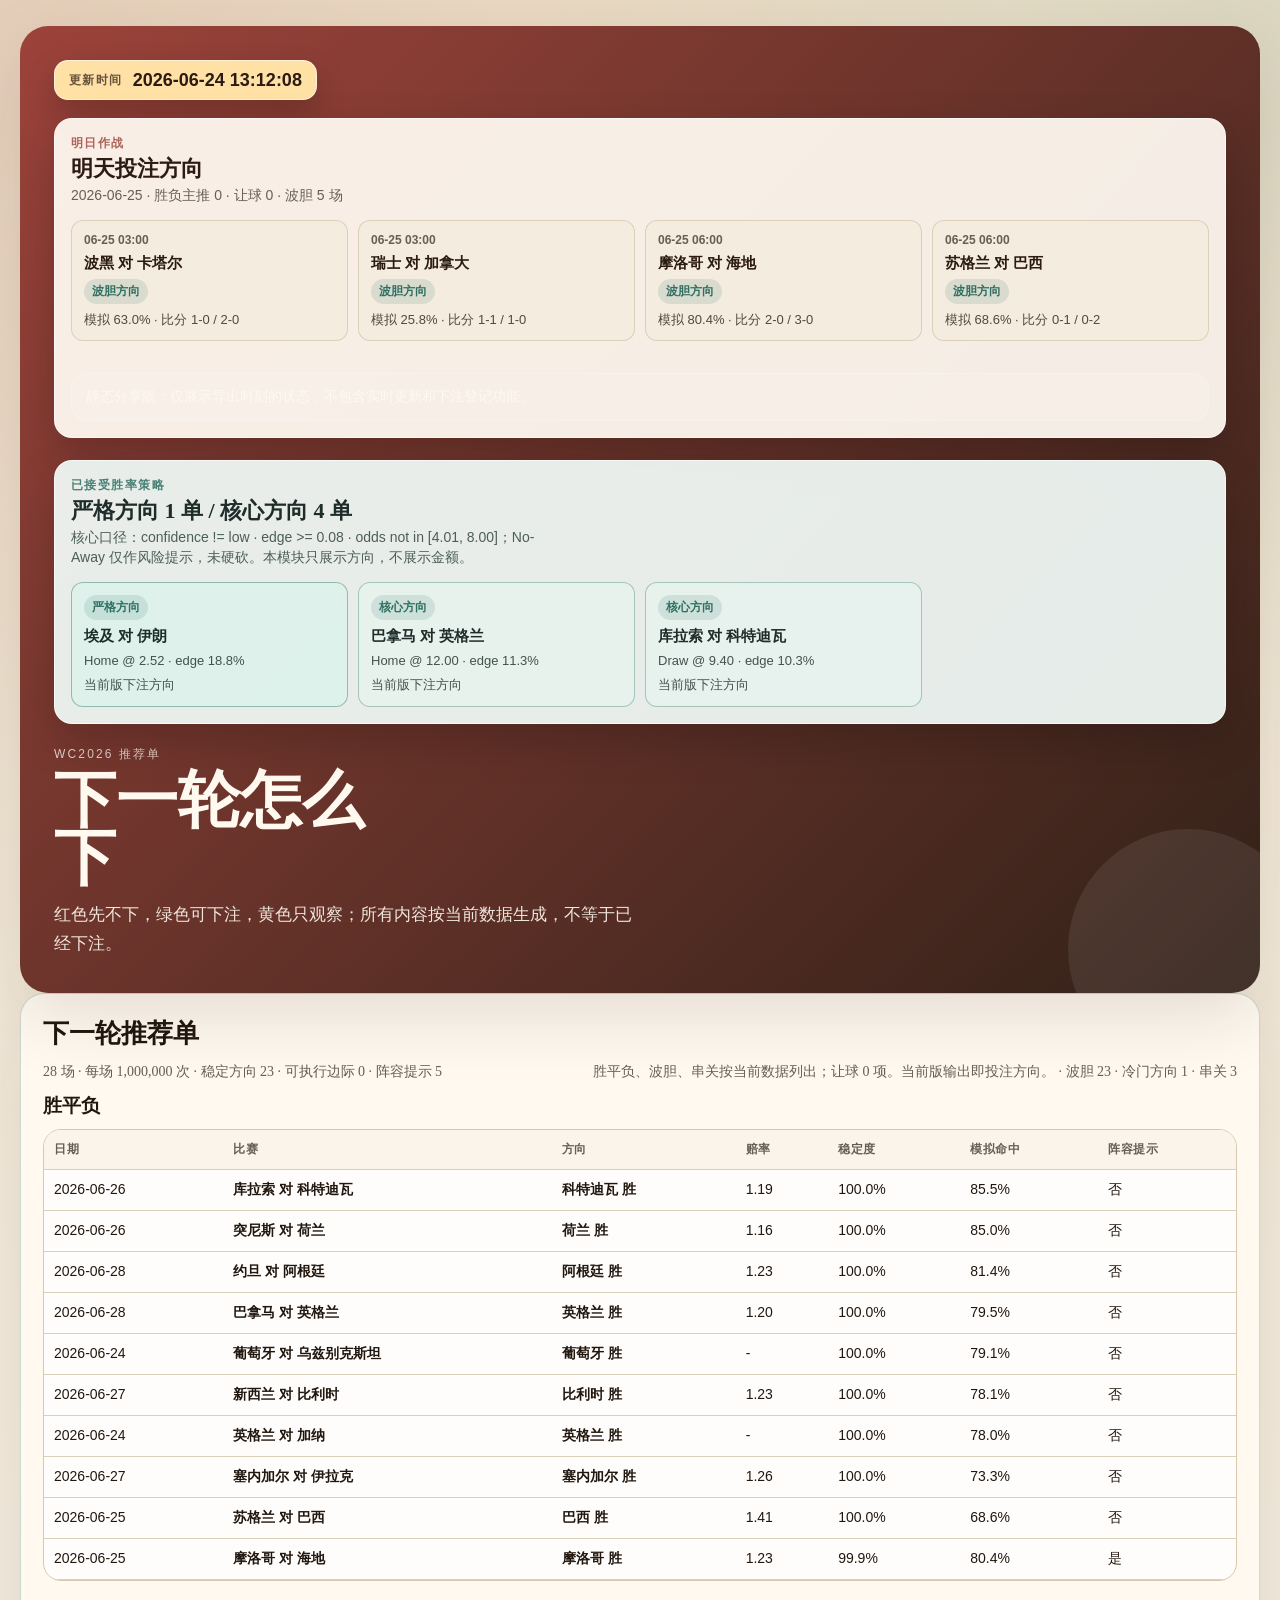
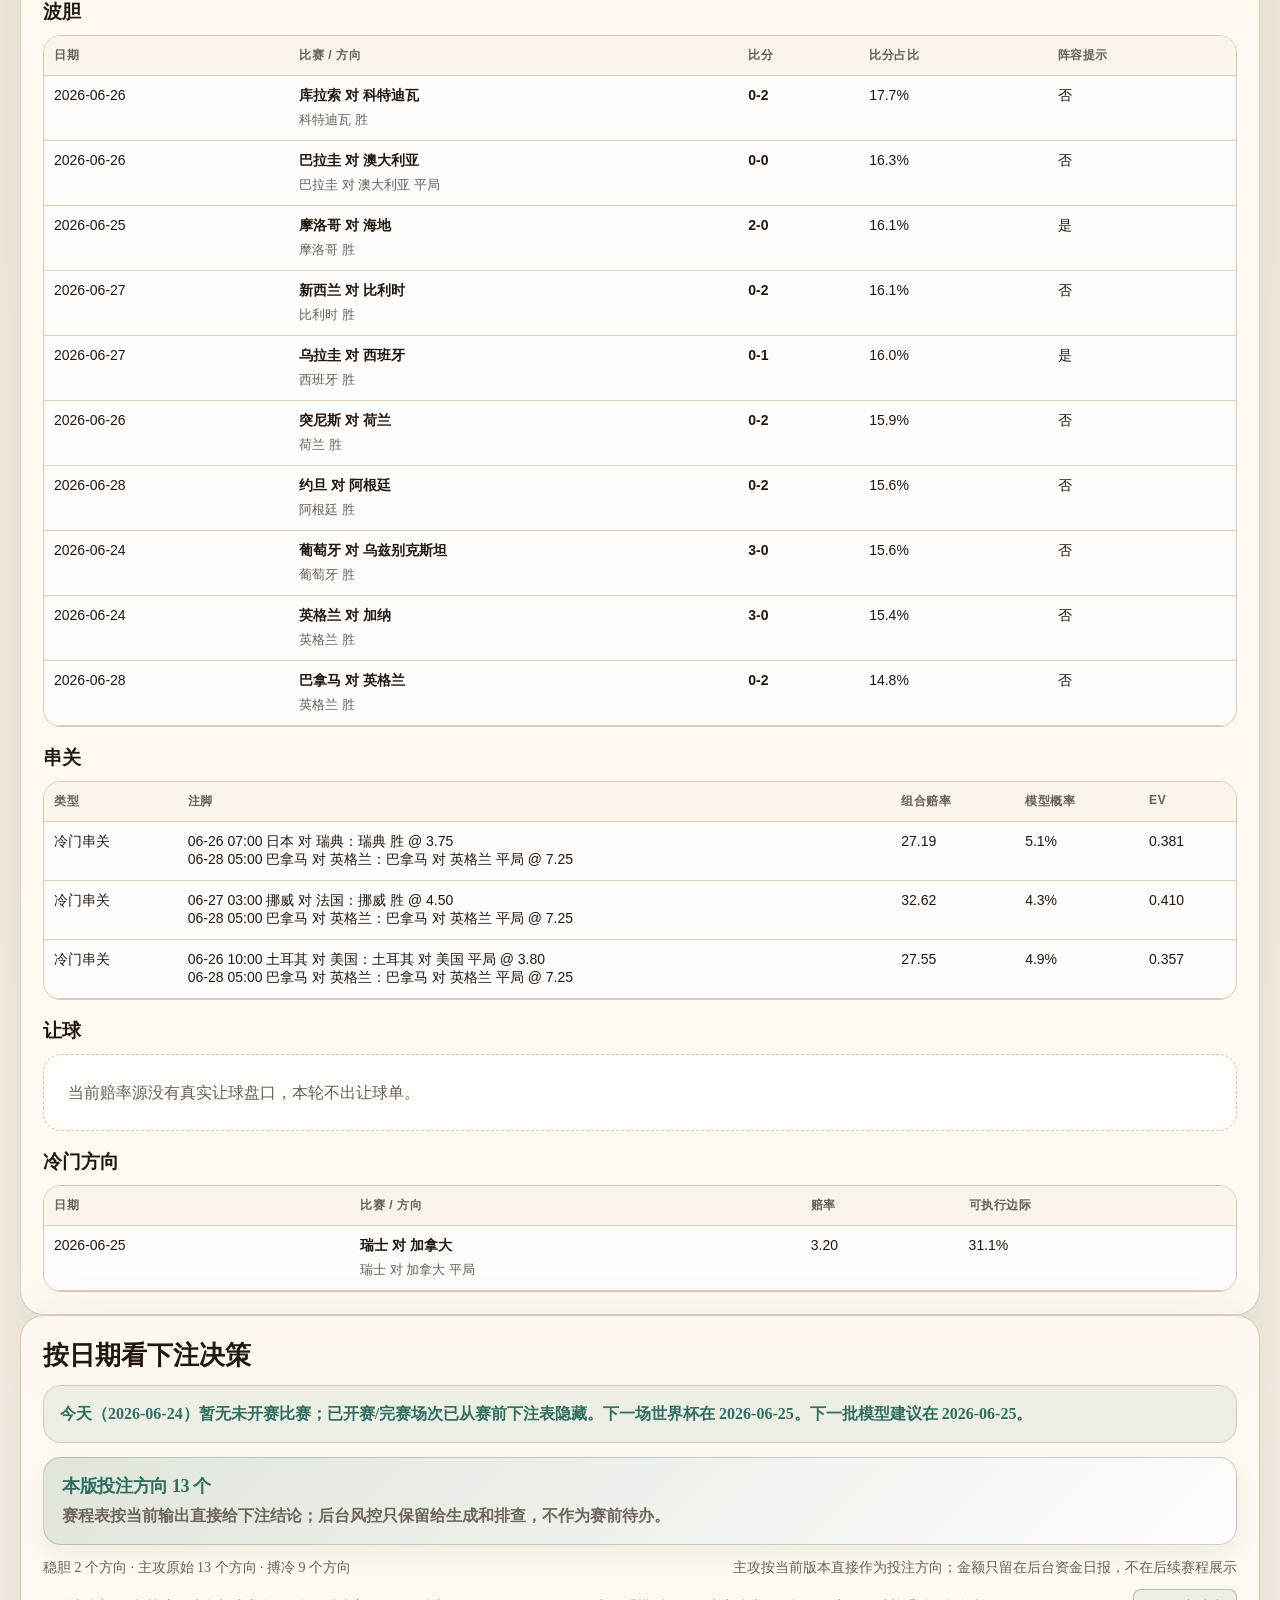
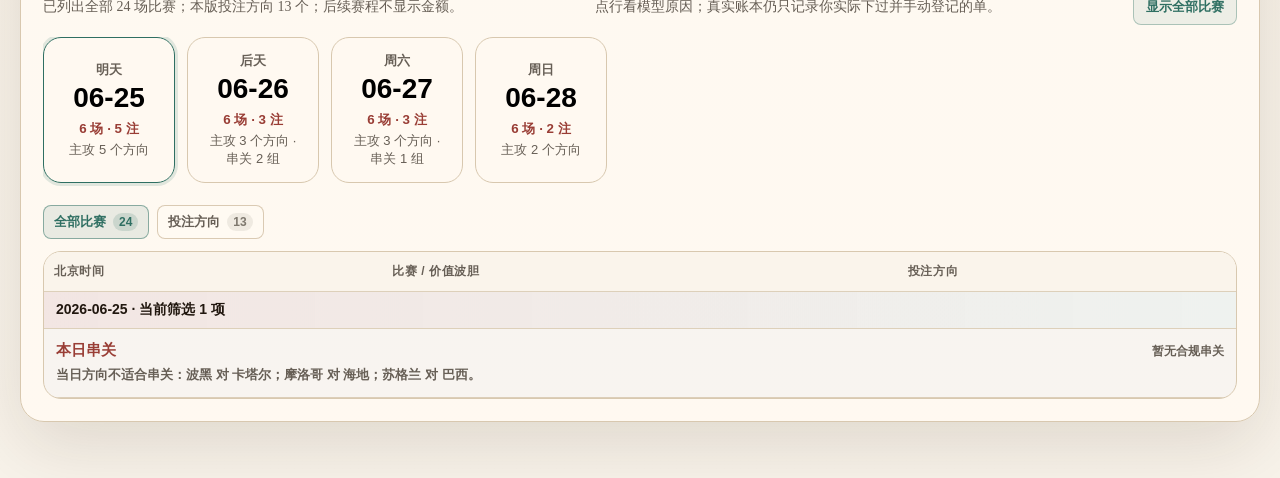
==== commit fd144014: "Show direct betting directions" ====
--- a/index.html
+++ b/index.html
@@ -165,25 +165,25 @@
     <section class="hero">
       <div class="hero-updated">
         <span>更新时间</span>
-        <strong>2026-06-23 13:11:40</strong>
+        <strong>2026-06-24 13:12:08</strong>
       </div>
-      <section class="tomorrow-advice-hero" aria-label="明天下注建议"><div class="tomorrow-advice-head"><span>明日作战</span><strong>明天下注建议：不做胜负重注</strong><p>2026-06-24 · 胜负主推 0 · 让球 0 · 波胆 4 场 · 建议暴露 40 元内</p></div><div class="tomorrow-advice-grid"><article class="tomorrow-advice-card"><span class="tomorrow-advice-time">06-24 01:00</span><strong>葡萄牙 对 乌兹别克斯坦</strong><span class="tomorrow-advice-badge advice-watch">波胆优先</span><p>模拟 79.1% · 比分 2-0 / 3-0</p></article><article class="tomorrow-advice-card"><span class="tomorrow-advice-time">06-24 04:00</span><strong>英格兰 对 加纳</strong><span class="tomorrow-advice-badge advice-watch">波胆优先</span><p>模拟 78.0% · 比分 2-0 / 3-0 · 当前优势低于执行下限</p></article><article class="tomorrow-advice-card"><span class="tomorrow-advice-time">06-24 07:00</span><strong>巴拿马 对 克罗地亚</strong><span class="tomorrow-advice-badge advice-no">不买胜负</span><p>模拟 64.6% · 比分 0-1 / 0-2 · 盘口方向审计未过，必须人工确认主客/方向</p></article><article class="tomorrow-advice-card"><span class="tomorrow-advice-time">06-24 10:00</span><strong>哥伦比亚 对 刚果民主</strong><span class="tomorrow-advice-badge advice-no">不买胜负</span><p>模拟 60.5% · 比分 1-0 / 2-1 · 盘口方向审计未过，必须人工确认主客/方向</p></article></div><div class="share-note">静态分享版：仅展示导出时刻的状态，不包含实时更新和下注登记功能。</div>
+      <section class="tomorrow-advice-hero" aria-label="明天下注建议"><div class="tomorrow-advice-head"><span>明日作战</span><strong>明天投注方向</strong><p>2026-06-25 · 胜负主推 0 · 让球 0 · 波胆 5 场</p></div><div class="tomorrow-advice-grid"><article class="tomorrow-advice-card"><span class="tomorrow-advice-time">06-25 03:00</span><strong>波黑 对 卡塔尔</strong><span class="tomorrow-advice-badge advice-watch">波胆方向</span><p>模拟 63.0% · 比分 1-0 / 2-0</p></article><article class="tomorrow-advice-card"><span class="tomorrow-advice-time">06-25 03:00</span><strong>瑞士 对 加拿大</strong><span class="tomorrow-advice-badge advice-watch">波胆方向</span><p>模拟 25.8% · 比分 1-1 / 1-0</p></article><article class="tomorrow-advice-card"><span class="tomorrow-advice-time">06-25 06:00</span><strong>摩洛哥 对 海地</strong><span class="tomorrow-advice-badge advice-watch">波胆方向</span><p>模拟 80.4% · 比分 2-0 / 3-0</p></article><article class="tomorrow-advice-card"><span class="tomorrow-advice-time">06-25 06:00</span><strong>苏格兰 对 巴西</strong><span class="tomorrow-advice-badge advice-watch">波胆方向</span><p>模拟 68.6% · 比分 0-1 / 0-2</p></article></div><div class="share-note">静态分享版：仅展示导出时刻的状态，不包含实时更新和下注登记功能。</div>
     </section>
-      <section class="win-rate-policy-hero" aria-label="已接受胜率执行策略"><div class="win-rate-policy-head"><span>已接受胜率策略</span><strong>严格执行 1 单 / 核心观察 4 单</strong><p>核心口径：confidence != low · edge &gt;= 0.08 · odds not in [4.01, 8.00]；No-Away 只观察，未硬砍。严格层 36 元，核心观察 127 元。</p></div><div class="win-rate-policy-grid"><article class="win-rate-policy-card win-rate-policy-card--strict"><span class="win-rate-policy-tag">严格候选</span><strong>埃及 对 伊朗</strong><p>Home @ 2.52 · 36 元 · edge 18.8%</p><small>gate watch · triage priority_watch</small></article><article class="win-rate-policy-card"><span class="win-rate-policy-tag">观察池</span><strong>巴拿马 对 英格兰</strong><p>Home @ 12.00 · 31 元 · edge 11.3%</p><small>gate review · triage pause_review</small></article><article class="win-rate-policy-card"><span class="win-rate-policy-tag">观察池</span><strong>库拉索 对 科特迪瓦</strong><p>Draw @ 9.40 · 26 元 · edge 10.3%</p><small>gate review · triage pause_review</small></article></div></section>
+      <section class="win-rate-policy-hero" aria-label="已接受胜率执行策略"><div class="win-rate-policy-head"><span>已接受胜率策略</span><strong>严格方向 1 单 / 核心方向 4 单</strong><p>核心口径：confidence != low · edge &gt;= 0.08 · odds not in [4.01, 8.00]；No-Away 仅作风险提示，未硬砍。本模块只展示方向，不展示金额。</p></div><div class="win-rate-policy-grid"><article class="win-rate-policy-card win-rate-policy-card--strict"><span class="win-rate-policy-tag">严格方向</span><strong>埃及 对 伊朗</strong><p>Home @ 2.52 · edge 18.8%</p><small>当前版下注方向</small></article><article class="win-rate-policy-card"><span class="win-rate-policy-tag">核心方向</span><strong>巴拿马 对 英格兰</strong><p>Home @ 12.00 · edge 11.3%</p><small>当前版下注方向</small></article><article class="win-rate-policy-card"><span class="win-rate-policy-tag">核心方向</span><strong>库拉索 对 科特迪瓦</strong><p>Draw @ 9.40 · edge 10.3%</p><small>当前版下注方向</small></article></div></section>
       <div class="eyebrow">WC2026 推荐单</div>
       <h1>下一轮怎么下</h1>
-      <p class="hero-copy">红色先不下，绿色可下注，黄色只观察；所有内容按当前数据生成，不等于已经下注。</p>
+      <p class="hero-copy">当前版本直接给投注方向；后续赛程不展示金额，真实账本只记录你实际下过并手动登记的单。</p>
     </section>
 
-    <section class="panel simulation-panel"><h2>下一轮推荐单</h2><div class="match-browser__meta simulation-meta"><div>28 场 · 每场 1,000,000 次 · 稳定方向 23 · 可执行边际 0 · 阵容观察 5</div><div>胜平负、波胆、串关按当前数据列出；让球 0 项。未过临场 gate 前都只是推荐单。 · 波胆 23 · 冷门观察 1 · 串关 4</div></div><div class="simulation-block"><h3>胜平负</h3><div class="table-wrap table-wrap--fit"><table><thead><tr><th>日期</th><th>比赛</th><th>方向</th><th>赔率</th><th>稳定度</th><th>模拟命中</th><th>阵容观察</th></tr></thead><tbody><tr><td>2026-06-26</td><td><strong>库拉索 对 科特迪瓦</strong></td><td><strong>科特迪瓦 胜</strong></td><td>1.18</td><td>100.0%</td><td>85.5%</td><td>否</td></tr><tr><td>2026-06-26</td><td><strong>突尼斯 对 荷兰</strong></td><td><strong>荷兰 胜</strong></td><td>1.16</td><td>100.0%</td><td>85.0%</td><td>否</td></tr><tr><td>2026-06-28</td><td><strong>约旦 对 阿根廷</strong></td><td><strong>阿根廷 胜</strong></td><td>1.25</td><td>100.0%</td><td>81.4%</td><td>否</td></tr><tr><td>2026-06-28</td><td><strong>巴拿马 对 英格兰</strong></td><td><strong>英格兰 胜</strong></td><td>1.26</td><td>100.0%</td><td>79.5%</td><td>否</td></tr><tr><td>2026-06-24</td><td><strong>葡萄牙 对 乌兹别克斯坦</strong></td><td><strong>葡萄牙 胜</strong></td><td>1.23</td><td>100.0%</td><td>79.1%</td><td>否</td></tr><tr><td>2026-06-27</td><td><strong>新西兰 对 比利时</strong></td><td><strong>比利时 胜</strong></td><td>1.23</td><td>100.0%</td><td>78.1%</td><td>否</td></tr><tr><td>2026-06-24</td><td><strong>英格兰 对 加纳</strong></td><td><strong>英格兰 胜</strong></td><td>1.25</td><td>100.0%</td><td>78.0%</td><td>否</td></tr><tr><td>2026-06-27</td><td><strong>塞内加尔 对 伊拉克</strong></td><td><strong>塞内加尔 胜</strong></td><td>1.33</td><td>100.0%</td><td>73.3%</td><td>否</td></tr><tr><td>2026-06-25</td><td><strong>苏格兰 对 巴西</strong></td><td><strong>巴西 胜</strong></td><td>1.42</td><td>100.0%</td><td>68.6%</td><td>否</td></tr><tr><td>2026-06-25</td><td><strong>摩洛哥 对 海地</strong></td><td><strong>摩洛哥 胜</strong></td><td>1.23</td><td>99.9%</td><td>80.4%</td><td>是</td></tr></tbody></table></div></div><div class="simulation-block"><h3>波胆</h3><div class="table-wrap table-wrap--fit"><table><thead><tr><th>日期</th><th>比赛 / 方向</th><th>比分</th><th>比分占比</th><th>阵容观察</th></tr></thead><tbody><tr><td>2026-06-26</td><td><strong>库拉索 对 科特迪瓦</strong><div class="summary-note">科特迪瓦 胜</div></td><td><strong>0-2</strong></td><td>17.7%</td><td>否</td></tr><tr><td>2026-06-26</td><td><strong>巴拉圭 对 澳大利亚</strong><div class="summary-note">巴拉圭 对 澳大利亚 平局</div></td><td><strong>0-0</strong></td><td>16.3%</td><td>否</td></tr><tr><td>2026-06-25</td><td><strong>摩洛哥 对 海地</strong><div class="summary-note">摩洛哥 胜</div></td><td><strong>2-0</strong></td><td>16.1%</td><td>是</td></tr><tr><td>2026-06-27</td><td><strong>新西兰 对 比利时</strong><div class="summary-note">比利时 胜</div></td><td><strong>0-2</strong></td><td>16.1%</td><td>否</td></tr><tr><td>2026-06-27</td><td><strong>乌拉圭 对 西班牙</strong><div class="summary-note">西班牙 胜</div></td><td><strong>0-1</strong></td><td>16.0%</td><td>是</td></tr><tr><td>2026-06-26</td><td><strong>突尼斯 对 荷兰</strong><div class="summary-note">荷兰 胜</div></td><td><strong>0-2</strong></td><td>15.9%</td><td>否</td></tr><tr><td>2026-06-28</td><td><strong>约旦 对 阿根廷</strong><div class="summary-note">阿根廷 胜</div></td><td><strong>0-2</strong></td><td>15.6%</td><td>否</td></tr><tr><td>2026-06-24</td><td><strong>葡萄牙 对 乌兹别克斯坦</strong><div class="summary-note">葡萄牙 胜</div></td><td><strong>3-0</strong></td><td>15.6%</td><td>否</td></tr><tr><td>2026-06-24</td><td><strong>英格兰 对 加纳</strong><div class="summary-note">英格兰 胜</div></td><td><strong>3-0</strong></td><td>15.4%</td><td>否</td></tr><tr><td>2026-06-28</td><td><strong>巴拿马 对 英格兰</strong><div class="summary-note">英格兰 胜</div></td><td><strong>0-2</strong></td><td>14.8%</td><td>否</td></tr></tbody></table></div></div><div class="simulation-block"><h3>串关</h3><div class="table-wrap table-wrap--fit"><table><thead><tr><th>类型</th><th>注脚</th><th>组合赔率</th><th>模型概率</th><th>EV</th><th class="cell-right">金额</th></tr></thead><tbody><tr><td>普通串关</td><td>06-27 03:00 挪威 对 法国：挪威 胜 @ 4.70<br>06-27 11:00 埃及 对 伊朗：埃及 胜 @ 2.52</td><td>11.84</td><td>20.6%</td><td>1.442</td><td class="cell-right">30 元</td></tr><tr><td>冷门串关</td><td>06-26 07:00 日本 对 瑞典：瑞典 胜 @ 3.75<br>06-28 05:00 巴拿马 对 英格兰：巴拿马 对 英格兰 平局 @ 7.25</td><td>27.19</td><td>5.1%</td><td>0.381</td><td class="cell-right">10 元</td></tr><tr><td>冷门串关</td><td>06-27 03:00 挪威 对 法国：挪威 胜 @ 4.50<br>06-28 05:00 巴拿马 对 英格兰：巴拿马 对 英格兰 平局 @ 7.25</td><td>32.62</td><td>4.3%</td><td>0.410</td><td class="cell-right">10 元</td></tr><tr><td>冷门串关</td><td>06-26 10:00 土耳其 对 美国：土耳其 对 美国 平局 @ 3.80<br>06-28 05:00 巴拿马 对 英格兰：巴拿马 对 英格兰 平局 @ 7.25</td><td>27.55</td><td>4.9%</td><td>0.357</td><td class="cell-right">10 元</td></tr></tbody></table></div></div><div class="simulation-block"><h3>让球</h3><div class="detail-empty">当前赔率源没有真实让球盘口，本轮不出让球单。</div></div><div class="simulation-block"><h3>冷门观察</h3><div class="table-wrap table-wrap--fit"><table><thead><tr><th>日期</th><th>比赛 / 方向</th><th>赔率</th><th>可执行边际</th></tr></thead><tbody><tr><td>2026-06-25</td><td><strong>瑞士 对 加拿大</strong><div class="summary-note">瑞士 对 加拿大 平局</div></td><td>3.20</td><td>31.1%</td></tr></tbody></table></div></div></section>
+    <section class="panel simulation-panel"><h2>下一轮推荐单</h2><div class="match-browser__meta simulation-meta"><div>28 场 · 每场 1,000,000 次 · 稳定方向 23 · 可执行边际 0 · 阵容提示 5</div><div>胜平负、波胆、串关按当前数据列出；让球 0 项。当前版输出即投注方向。 · 波胆 23 · 冷门方向 1 · 串关 3</div></div><div class="simulation-block"><h3>胜平负</h3><div class="table-wrap table-wrap--fit"><table><thead><tr><th>日期</th><th>比赛</th><th>方向</th><th>赔率</th><th>稳定度</th><th>模拟命中</th><th>阵容提示</th></tr></thead><tbody><tr><td>2026-06-26</td><td><strong>库拉索 对 科特迪瓦</strong></td><td><strong>科特迪瓦 胜</strong></td><td>1.19</td><td>100.0%</td><td>85.5%</td><td>否</td></tr><tr><td>2026-06-26</td><td><strong>突尼斯 对 荷兰</strong></td><td><strong>荷兰 胜</strong></td><td>1.16</td><td>100.0%</td><td>85.0%</td><td>否</td></tr><tr><td>2026-06-28</td><td><strong>约旦 对 阿根廷</strong></td><td><strong>阿根廷 胜</strong></td><td>1.23</td><td>100.0%</td><td>81.4%</td><td>否</td></tr><tr><td>2026-06-28</td><td><strong>巴拿马 对 英格兰</strong></td><td><strong>英格兰 胜</strong></td><td>1.20</td><td>100.0%</td><td>79.5%</td><td>否</td></tr><tr><td>2026-06-24</td><td><strong>葡萄牙 对 乌兹别克斯坦</strong></td><td><strong>葡萄牙 胜</strong></td><td>-</td><td>100.0%</td><td>79.1%</td><td>否</td></tr><tr><td>2026-06-27</td><td><strong>新西兰 对 比利时</strong></td><td><strong>比利时 胜</strong></td><td>1.23</td><td>100.0%</td><td>78.1%</td><td>否</td></tr><tr><td>2026-06-24</td><td><strong>英格兰 对 加纳</strong></td><td><strong>英格兰 胜</strong></td><td>-</td><td>100.0%</td><td>78.0%</td><td>否</td></tr><tr><td>2026-06-27</td><td><strong>塞内加尔 对 伊拉克</strong></td><td><strong>塞内加尔 胜</strong></td><td>1.26</td><td>100.0%</td><td>73.3%</td><td>否</td></tr><tr><td>2026-06-25</td><td><strong>苏格兰 对 巴西</strong></td><td><strong>巴西 胜</strong></td><td>1.41</td><td>100.0%</td><td>68.6%</td><td>否</td></tr><tr><td>2026-06-25</td><td><strong>摩洛哥 对 海地</strong></td><td><strong>摩洛哥 胜</strong></td><td>1.23</td><td>99.9%</td><td>80.4%</td><td>是</td></tr></tbody></table></div></div><div class="simulation-block"><h3>波胆</h3><div class="table-wrap table-wrap--fit"><table><thead><tr><th>日期</th><th>比赛 / 方向</th><th>比分</th><th>比分占比</th><th>阵容提示</th></tr></thead><tbody><tr><td>2026-06-26</td><td><strong>库拉索 对 科特迪瓦</strong><div class="summary-note">科特迪瓦 胜</div></td><td><strong>0-2</strong></td><td>17.7%</td><td>否</td></tr><tr><td>2026-06-26</td><td><strong>巴拉圭 对 澳大利亚</strong><div class="summary-note">巴拉圭 对 澳大利亚 平局</div></td><td><strong>0-0</strong></td><td>16.3%</td><td>否</td></tr><tr><td>2026-06-25</td><td><strong>摩洛哥 对 海地</strong><div class="summary-note">摩洛哥 胜</div></td><td><strong>2-0</strong></td><td>16.1%</td><td>是</td></tr><tr><td>2026-06-27</td><td><strong>新西兰 对 比利时</strong><div class="summary-note">比利时 胜</div></td><td><strong>0-2</strong></td><td>16.1%</td><td>否</td></tr><tr><td>2026-06-27</td><td><strong>乌拉圭 对 西班牙</strong><div class="summary-note">西班牙 胜</div></td><td><strong>0-1</strong></td><td>16.0%</td><td>是</td></tr><tr><td>2026-06-26</td><td><strong>突尼斯 对 荷兰</strong><div class="summary-note">荷兰 胜</div></td><td><strong>0-2</strong></td><td>15.9%</td><td>否</td></tr><tr><td>2026-06-28</td><td><strong>约旦 对 阿根廷</strong><div class="summary-note">阿根廷 胜</div></td><td><strong>0-2</strong></td><td>15.6%</td><td>否</td></tr><tr><td>2026-06-24</td><td><strong>葡萄牙 对 乌兹别克斯坦</strong><div class="summary-note">葡萄牙 胜</div></td><td><strong>3-0</strong></td><td>15.6%</td><td>否</td></tr><tr><td>2026-06-24</td><td><strong>英格兰 对 加纳</strong><div class="summary-note">英格兰 胜</div></td><td><strong>3-0</strong></td><td>15.4%</td><td>否</td></tr><tr><td>2026-06-28</td><td><strong>巴拿马 对 英格兰</strong><div class="summary-note">英格兰 胜</div></td><td><strong>0-2</strong></td><td>14.8%</td><td>否</td></tr></tbody></table></div></div><div class="simulation-block"><h3>串关</h3><div class="table-wrap table-wrap--fit"><table><thead><tr><th>类型</th><th>注脚</th><th>组合赔率</th><th>模型概率</th><th>EV</th></tr></thead><tbody><tr><td>冷门串关</td><td>06-26 07:00 日本 对 瑞典：瑞典 胜 @ 3.75<br>06-28 05:00 巴拿马 对 英格兰：巴拿马 对 英格兰 平局 @ 7.25</td><td>27.19</td><td>5.1%</td><td>0.381</td></tr><tr><td>冷门串关</td><td>06-27 03:00 挪威 对 法国：挪威 胜 @ 4.50<br>06-28 05:00 巴拿马 对 英格兰：巴拿马 对 英格兰 平局 @ 7.25</td><td>32.62</td><td>4.3%</td><td>0.410</td></tr><tr><td>冷门串关</td><td>06-26 10:00 土耳其 对 美国：土耳其 对 美国 平局 @ 3.80<br>06-28 05:00 巴拿马 对 英格兰：巴拿马 对 英格兰 平局 @ 7.25</td><td>27.55</td><td>4.9%</td><td>0.357</td></tr></tbody></table></div></div><div class="simulation-block"><h3>让球</h3><div class="detail-empty">当前赔率源没有真实让球盘口，本轮不出让球单。</div></div><div class="simulation-block"><h3>冷门方向</h3><div class="table-wrap table-wrap--fit"><table><thead><tr><th>日期</th><th>比赛 / 方向</th><th>赔率</th><th>可执行边际</th></tr></thead><tbody><tr><td>2026-06-25</td><td><strong>瑞士 对 加拿大</strong><div class="summary-note">瑞士 对 加拿大 平局</div></td><td>3.20</td><td>31.1%</td></tr></tbody></table></div></div></section>
 
     <section class="panel">
       <h2>按日期看下注决策</h2>
-      <div class="detail-empty dashboard-today-note">今天（2026-06-23）暂无未开赛比赛；已开赛/完赛场次已从赛前下注表隐藏。下一场世界杯在 2026-06-24。下一批模型建议在 2026-06-24。</div><div class="execution-guard-banner execution-guard-banner--closed"><strong>当前 GO=0，真实下注已锁定</strong><span>先不下 6 · 待复核 6 · 等天气 1 · 等首发 0；系统执行仍以 GO 为准；公开页只展示建议，不记录真实下注。</span></div><div class="match-browser__meta play-mode-summary"><div>稳胆 2 注 / 59 元 · 主攻原始 15 注 / 388 元 · 搏冷 12 注 / 238 元</div><div>稳胆/搏冷只作候选参考；主攻也要等 GO 才能进真实账本</div></div><div class="match-browser__meta"><div>已列出全部 28 场比赛；重点/待观察 2 注 · 全部模型建议 15 注 · 原始投入 388 / 1000 元 (39%)</div><div>点行看模型原因；公开页只展示建议，不代表已经下注</div><button id="recommendation-clear-filter" class="calendar-clear-button" type="button" hidden>显示全部比赛</button></div><div class="recommendation-calendar" role="group" aria-label="按日期筛选"><button class="recommendation-day" type="button" data-recommendation-date="2026-06-24" aria-pressed="false" aria-label="筛选 2026-06-24 的比赛"><span class="recommendation-day__tag">明天</span><strong class="recommendation-day__date">06-24</strong><span class="recommendation-day__action">4 场 · 3 注</span><span class="recommendation-day__stake">主攻 101 元</span></button><button class="recommendation-day" type="button" data-recommendation-date="2026-06-25" aria-pressed="false" aria-label="筛选 2026-06-25 的比赛"><span class="recommendation-day__tag">后天</span><strong class="recommendation-day__date">06-25</strong><span class="recommendation-day__action">6 场 · 4 注</span><span class="recommendation-day__stake">主攻 83 元</span></button><button class="recommendation-day" type="button" data-recommendation-date="2026-06-26" aria-pressed="false" aria-label="筛选 2026-06-26 的比赛"><span class="recommendation-day__tag">周五</span><strong class="recommendation-day__date">06-26</strong><span class="recommendation-day__action">6 场 · 3 注</span><span class="recommendation-day__stake">主攻 72 元 · 串关 2 组</span></button><button class="recommendation-day" type="button" data-recommendation-date="2026-06-27" aria-pressed="false" aria-label="筛选 2026-06-27 的比赛"><span class="recommendation-day__tag">周六</span><strong class="recommendation-day__date">06-27</strong><span class="recommendation-day__action">6 场 · 3 注</span><span class="recommendation-day__stake">主攻 87 元 · 串关 2 组</span></button><button class="recommendation-day" type="button" data-recommendation-date="2026-06-28" aria-pressed="false" aria-label="筛选 2026-06-28 的比赛"><span class="recommendation-day__tag">周日</span><strong class="recommendation-day__date">06-28</strong><span class="recommendation-day__action">6 场 · 2 注</span><span class="recommendation-day__stake">主攻 45 元</span></button></div><div class="recommendation-filter-bar" role="group" aria-label="执行筛选"><button class="recommendation-filter-button is-active" type="button" data-recommendation-filter="all" aria-pressed="true">全部比赛<span>28</span></button><button class="recommendation-filter-button" type="button" data-recommendation-filter="candidate_watch" aria-pressed="false">重点/待观察<span>2</span></button><button class="recommendation-filter-button" type="button" data-recommendation-filter="recordable" aria-pressed="false">可下注<span>0</span></button><button class="recommendation-filter-button" type="button" data-recommendation-filter="bet" aria-pressed="false">全部模型建议<span>15</span></button></div><div class="table-wrap table-wrap--fit"><table><thead><tr><th>北京时间</th><th>比赛 / 价值波胆</th><th>状态</th><th>方向建议 / 下注决定</th><th class="cell-right">投入</th><th class="cell-right">收益</th></tr></thead><tbody id="recommendation-schedule-body"><tr class="match-day-row" data-role="day" data-match-date="2026-06-24" data-day-label="2026-06-24" data-default-text="2026-06-24 · 4 场比赛 · 3 注模型建议 · 原始投入 101 元"><td colspan="6">2026-06-24 · 4 场比赛 · 3 注模型建议 · 原始投入 101 元</td></tr><tr class="recommendation-row recommendation-row--sideplay recommendation-row--sideplay-empty" data-role="item" data-has-bet="false" data-triage-bucket="sideplay" data-action-state="sideplay" data-stake="0" data-match-date="2026-06-24"><td colspan="6"><div class="daily-parlay-block daily-parlay-block--empty"><div class="daily-parlay-block__title"><strong>本日串关</strong><span>暂无合规串关</span></div><div class="daily-parlay-empty-note">当日方向未放行：英格兰 对 加纳先不下；巴拿马 对 克罗地亚待复核；哥伦比亚 对 刚果民主待复核。</div></div></td></tr><tr class="recommendation-row recommendation-row--watch" data-role="item" data-has-bet="false" data-triage-bucket="no_bet" data-action-state="none" data-stake="0" data-kickoff-utc="2026-06-23T17:00:00" data-match-date="2026-06-24"><td>2026-06-24 01:00</td><td><strong>葡萄牙 对 乌兹别克斯坦</strong><div class="summary-note">世界杯 · 小组赛</div><div class="correct-score-strip"><span class="correct-score-label">价值波胆</span><span class="correct-score-chip"><strong>3-0</strong><span>13.4% · 主胜</span></span><span class="correct-score-chip"><strong>2-0</strong><span>17.0% · 主胜</span></span><span class="correct-score-chip"><strong>1-0</strong><span>13.3% · 主胜</span></span></div><div class="summary-note"><strong>赛果 葡萄牙 胜 · 波胆 3-0 · 只做波胆 · 强信心</strong></div><div class="summary-note">综合实力差 葡萄牙+18；预期进球 葡萄牙 2.4-0.5 乌兹别克斯坦；豪门核心3人，五大联赛4人：曼联、AC米兰、曼城</div></td><td><span class="status-badge status-watch">预测</span></td><td><strong>赛果预测：葡萄牙 胜</strong><div class="summary-note">只做波胆 · 胜率 81% · 波胆 3-0 · @ 1.23</div><div class="summary-note">综合实力差 葡萄牙+18；预期进球 葡萄牙 2.4-0.5 乌兹别克斯坦；豪门核心3人，五大联赛4人：曼联、AC米兰、曼城</div></td><td class="cell-right stake-cell">无<div class="summary-note">未登记</div></td><td class="cell-right">-</td></tr><tr class="recommendation-row recommendation-row--pick" role="button" tabindex="0" data-role="item" data-has-bet="true" data-triage-bucket="cut_now" data-action-state="blocked" data-stake="14.00" data-kickoff-utc="2026-06-23T20:00:00" data-detail-id="recommendation-detail-3" aria-expanded="false" data-match-date="2026-06-24"><td>2026-06-24 04:00</td><td><strong>英格兰 对 加纳</strong><div class="summary-note">世界杯 · 小组赛</div><div class="correct-score-strip"><span class="correct-score-label">价值波胆</span><span class="correct-score-chip"><strong>3-0</strong><span>12.9% · 主胜</span></span><span class="correct-score-chip"><strong>2-0</strong><span>16.7% · 主胜</span></span><span class="correct-score-chip"><strong>1-0</strong><span>13.4% · 主胜</span></span></div><div class="summary-note"><strong>赛果 英格兰 胜 · 波胆 3-0 · 只做波胆 · 强信心</strong></div><div class="summary-note">综合实力差 英格兰+16；预期进球 英格兰 2.3-0.5 加纳；豪门核心5人，五大联赛5人：皇家马德里、拜仁慕尼黑、阿森纳</div></td><td><span class="status-badge status-no_bet">先不下</span></td><td><strong>赛果预测：英格兰 胜</strong><div class="summary-note">只做波胆 · 胜率 79% · 波胆 3-0 · @ 1.25</div><div class="summary-note">综合实力差 英格兰+16；预期进球 英格兰 2.3-0.5 加纳；豪门核心5人，五大联赛5人：皇家马德里、拜仁慕尼黑、阿森纳</div><div class="summary-note">原价值方向：英格兰 对 加纳 平局 平局 @ 7.20</div></td><td class="cell-right stake-cell"><strong>14</strong><div class="summary-note">建议</div></td><td class="cell-right"><span class="profit-positive">+87</span><div class="summary-note">预期 +5.5</div></td></tr><tr class="recommendation-detail-row" data-detail-id="recommendation-detail-3" data-match-date="2026-06-24" data-triage-bucket="cut_now" hidden><td colspan="6"><div class="recommendation-detail-panel"><div class="recommendation-detail-head"><strong>英格兰 对 加纳</strong><span>英格兰 对 加纳 平局</span></div><div class="detail-summary recommendation-detail-summary"><div class="summary-card recommendation-detail-card"><span>执行结论</span><strong><span class="status-badge status-no_bet">先不下</span></strong><div class="summary-note">当前优势低于执行下限</div></div><div class="summary-card recommendation-detail-card"><span>赔率投入</span><strong>平局 @ 7.20 / 14 元</strong><div class="summary-note">Smarkets · 优势 5.5% · 信心 低</div></div><div class="summary-card recommendation-detail-card"><span>命中净回</span><strong>+87 元</strong><div class="summary-note">命中返还 101 元</div></div><div class="summary-card recommendation-detail-card"><span>未中亏损</span><strong>-14 元</strong></div><div class="summary-card recommendation-detail-card"><span>模型预期</span><strong>+5.5 元</strong><div class="summary-note">ROI 39.4%</div></div></div><div class="recommendation-detail-body"><div><h4>主要原因</h4><ul class="recommendation-detail-reasons"><li>盘口闸门需复核</li><li>当前优势 6.0% 低于 8%</li><li>天气源未确认：missing_venue</li><li>盘口方向审计要求复核</li><li>库杜斯和迪基库缺席削弱加纳中轴</li></ul></div><div class="recommendation-result-panel"><h4>结果测算</h4><div class="recommendation-result-grid"><div class="recommendation-result-metric"><span>命中返还</span><strong>101 元</strong><div class="summary-note">含本金</div></div><div class="recommendation-result-metric"><span>命中净回</span><strong class="profit-positive">+87 元</strong><div class="summary-note">赔率 7.20</div></div><div class="recommendation-result-metric"><span>未中亏损</span><strong class="profit-negative">-14 元</strong><div class="summary-note">风险上限就是投入</div></div><div class="recommendation-result-metric"><span>模型预期</span><strong>+5.5 元</strong><div class="summary-note">ROI 39.4%</div></div><div class="recommendation-result-metric"><span>模型概率</span><strong>20.2%</strong><div class="summary-note">模型判断</div></div><div class="recommendation-result-metric"><span>盘口概率</span><strong>13.9%</strong><div class="summary-note">赔率反推</div></div><div class="recommendation-result-metric"><span>概率优势</span><strong>5.5%</strong><div class="summary-note">模型 - 盘口</div></div><div class="recommendation-result-metric"><span>场馆风险</span><strong>-</strong></div></div></div></div></div></td></tr><tr class="recommendation-row recommendation-row--pick" role="button" tabindex="0" data-role="item" data-has-bet="true" data-triage-bucket="pause_review" data-action-state="blocked" data-stake="50.00" data-kickoff-utc="2026-06-23T23:00:00" data-detail-id="recommendation-detail-5" aria-expanded="false" data-match-date="2026-06-24"><td>2026-06-24 07:00</td><td><strong>巴拿马 对 克罗地亚</strong><div class="summary-note">世界杯 · 小组赛 · Toronto Stadium</div><div class="correct-score-strip"><span class="correct-score-label">价值波胆</span><span class="correct-score-chip"><strong>0-2</strong><span>12.4% · 客胜</span></span><span class="correct-score-chip"><strong>0-1</strong><span>11.1% · 客胜</span></span><span class="correct-score-chip"><strong>1-2</strong><span>9.9% · 客胜</span></span></div><div class="summary-note"><strong>赛果 克罗地亚 胜 · 波胆 0-2 · 只做波胆 · 强信心</strong></div><div class="summary-note">综合实力差 克罗地亚+12；预期进球 巴拿马 0.8-2.0 克罗地亚；豪门核心3人，五大联赛3人：皇家马德里、曼城、曼城</div></td><td><span class="status-badge status-review">待复核</span></td><td><strong>赛果预测：克罗地亚 胜</strong><div class="summary-note">只做波胆 · 胜率 64% · 波胆 0-2 · @ 1.58</div><div class="summary-note">综合实力差 克罗地亚+12；预期进球 巴拿马 0.8-2.0 克罗地亚；豪门核心3人，五大联赛3人：皇家马德里、曼城、曼城</div><div class="summary-note">原价值方向：巴拿马 胜 主胜 @ 7.80</div></td><td class="cell-right stake-cell"><strong>50</strong><div class="summary-note">建议</div></td><td class="cell-right"><span class="profit-positive">+340</span><div class="summary-note">预期 +75.7</div></td></tr><tr class="recommendation-detail-row" data-detail-id="recommendation-detail-5" data-match-date="2026-06-24" data-triage-bucket="pause_review" hidden><td colspan="6"><div class="recommendation-detail-panel"><div class="recommendation-detail-head"><strong>巴拿马 对 克罗地亚</strong><span>巴拿马 胜</span></div><div class="detail-summary recommendation-detail-summary"><div class="summary-card recommendation-detail-card"><span>执行结论</span><strong><span class="status-badge status-review">待复核</span></strong><div class="summary-note">盘口方向审计未过，必须人工确认主客/方向</div></div><div class="summary-card recommendation-detail-card"><span>赔率投入</span><strong>主胜 @ 7.80 / 50 元</strong><div class="summary-note">Betfair · 优势 19.4% · 信心 高</div></div><div class="summary-card recommendation-detail-card"><span>命中净回</span><strong>+340 元</strong><div class="summary-note">命中返还 390 元</div></div><div class="summary-card recommendation-detail-card"><span>未中亏损</span><strong>-50 元</strong></div><div class="summary-card recommendation-detail-card"><span>模型预期</span><strong>+75.7 元</strong><div class="summary-note">ROI 151.5%</div></div></div><div class="recommendation-detail-body"><div><h4>主要原因</h4><ul class="recommendation-detail-reasons"><li>盘口闸门需复核</li><li>盘口方向审计要求复核</li></ul></div><div class="recommendation-result-panel"><h4>结果测算</h4><div class="recommendation-result-grid"><div class="recommendation-result-metric"><span>命中返还</span><strong>390 元</strong><div class="summary-note">含本金</div></div><div class="recommendation-result-metric"><span>命中净回</span><strong class="profit-positive">+340 元</strong><div class="summary-note">赔率 7.80</div></div><div class="recommendation-result-metric"><span>未中亏损</span><strong class="profit-negative">-50 元</strong><div class="summary-note">风险上限就是投入</div></div><div class="recommendation-result-metric"><span>模型预期</span><strong>+75.7 元</strong><div class="summary-note">ROI 151.5%</div></div><div class="recommendation-result-metric"><span>模型概率</span><strong>33.2%</strong><div class="summary-note">模型判断</div></div><div class="recommendation-result-metric"><span>盘口概率</span><strong>12.8%</strong><div class="summary-note">赔率反推</div></div><div class="recommendation-result-metric"><span>概率优势</span><strong>19.4%</strong><div class="summary-note">模型 - 盘口</div></div><div class="recommendation-result-metric"><span>场馆风险</span><strong>多伦多体育场（低）</strong></div></div></div></div></div></td></tr><tr class="recommendation-row recommendation-row--pick" role="button" tabindex="0" data-role="item" data-has-bet="true" data-triage-bucket="pause_review" data-action-state="blocked" data-stake="37.00" data-kickoff-utc="2026-06-24T02:00:00" data-detail-id="recommendation-detail-7" aria-expanded="false" data-match-date="2026-06-24"><td>2026-06-24 10:00</td><td><strong>哥伦比亚 对 刚果（金）</strong><div class="summary-note">世界杯 · 小组赛 · Estadio Guadalajara</div><div class="correct-score-strip"><span class="correct-score-label">价值波胆</span><span class="correct-score-chip"><strong>2-1</strong><span>9.9% · 主胜</span></span><span class="correct-score-chip"><strong>2-0</strong><span>11.6% · 主胜</span></span><span class="correct-score-chip"><strong>1-0</strong><span>11.0% · 主胜</span></span></div><div class="summary-note"><strong>赛果 哥伦比亚 胜 · 波胆 2-1 · 只做波胆 · 中信心</strong></div><div class="summary-note">综合实力差 哥伦比亚+6；预期进球 哥伦比亚 1.8-0.9 刚果民主；豪门核心1人，五大联赛2人：利物浦、São Paulo、阿斯顿维拉</div></td><td><span class="status-badge status-review">待复核</span></td><td><strong>赛果预测：哥伦比亚 胜</strong><div class="summary-note">只做波胆 · 胜率 61% · 波胆 2-1 · @ 1.59</div><div class="summary-note">综合实力差 哥伦比亚+6；预期进球 哥伦比亚 1.8-0.9 刚果民主；豪门核心1人，五大联赛2人：利物浦、São Paulo、阿斯顿维拉</div><div class="summary-note">原价值方向：刚果（金） 胜 客胜 @ 7.40</div></td><td class="cell-right stake-cell"><strong>37</strong><div class="summary-note">建议</div></td><td class="cell-right"><span class="profit-positive">+237</span><div class="summary-note">预期 +36.9</div></td></tr><tr class="recommendation-detail-row" data-detail-id="recommendation-detail-7" data-match-date="2026-06-24" data-triage-bucket="pause_review" hidden><td colspan="6"><div class="recommendation-detail-panel"><div class="recommendation-detail-head"><strong>哥伦比亚 对 刚果（金）</strong><span>刚果（金） 胜</span></div><div class="detail-summary recommendation-detail-summary"><div class="summary-card recommendation-detail-card"><span>执行结论</span><strong><span class="status-badge status-review">待复核</span></strong><div class="summary-note">盘口方向审计未过，必须人工确认主客/方向</div></div><div class="summary-card recommendation-detail-card"><span>赔率投入</span><strong>客胜 @ 7.40 / 37 元</strong><div class="summary-note">Betfair · 优势 13.5% · 信心 中</div></div><div class="summary-card recommendation-detail-card"><span>命中净回</span><strong>+237 元</strong><div class="summary-note">命中返还 274 元</div></div><div class="summary-card recommendation-detail-card"><span>未中亏损</span><strong>-37 元</strong></div><div class="summary-card recommendation-detail-card"><span>模型预期</span><strong>+36.9 元</strong><div class="summary-note">ROI 99.7%</div></div></div><div class="recommendation-detail-body"><div><h4>主要原因</h4><ul class="recommendation-detail-reasons"><li>盘口闸门需复核</li><li>场馆 瓜达拉哈拉体育场 为高风险</li><li>开球天气为高风险</li><li>盘口方向审计要求复核</li></ul></div><div class="recommendation-result-panel"><h4>结果测算</h4><div class="recommendation-result-grid"><div class="recommendation-result-metric"><span>命中返还</span><strong>274 元</strong><div class="summary-note">含本金</div></div><div class="recommendation-result-metric"><span>命中净回</span><strong class="profit-positive">+237 元</strong><div class="summary-note">赔率 7.40</div></div><div class="recommendation-result-metric"><span>未中亏损</span><strong class="profit-negative">-37 元</strong><div class="summary-note">风险上限就是投入</div></div><div class="recommendation-result-metric"><span>模型预期</span><strong>+36.9 元</strong><div class="summary-note">ROI 99.7%</div></div><div class="recommendation-result-metric"><span>模型概率</span><strong>27.5%</strong><div class="summary-note">模型判断</div></div><div class="recommendation-result-metric"><span>盘口概率</span><strong>13.5%</strong><div class="summary-note">赔率反推</div></div><div class="recommendation-result-metric"><span>概率优势</span><strong>13.5%</strong><div class="summary-note">模型 - 盘口</div></div><div class="recommendation-result-metric"><span>场馆风险</span><strong>瓜达拉哈拉体育场（高）</strong></div></div></div></div></div></td></tr><tr class="match-day-row" data-role="day" data-match-date="2026-06-25" data-day-label="2026-06-25" data-default-text="2026-06-25 · 6 场比赛 · 4 注模型建议 · 原始投入 83 元"><td colspan="6">2026-06-25 · 6 场比赛 · 4 注模型建议 · 原始投入 83 元</td></tr><tr class="recommendation-row recommendation-row--sideplay recommendation-row--sideplay-empty" data-role="item" data-has-bet="false" data-triage-bucket="sideplay" data-action-state="sideplay" data-stake="0" data-match-date="2026-06-25"><td colspan="6"><div class="daily-parlay-block daily-parlay-block--empty"><div class="daily-parlay-block__title"><strong>本日串关</strong><span>暂无合规串关</span></div><div class="daily-parlay-empty-note">当日方向未放行：波黑 对 卡塔尔待复核；摩洛哥 对 海地先不下；捷克 对 墨西哥先不下。</div></div></td></tr><tr class="recommendation-row recommendation-row--pick" role="button" tabindex="0" data-role="item" data-has-bet="true" data-triage-bucket="pause_review" data-action-state="blocked" data-stake="28.00" data-kickoff-utc="2026-06-24T19:00:00" data-detail-id="recommendation-detail-11" aria-expanded="false" data-match-date="2026-06-25"><td>2026-06-25 03:00</td><td><strong>波黑 对 卡塔尔</strong><div class="summary-note">世界杯 · 小组赛 · Seattle Stadium</div><div class="correct-score-strip"><span class="correct-score-label">价值波胆</span><span class="correct-score-chip"><strong>2-0</strong><span>12.7% · 主胜</span></span><span class="correct-score-chip"><strong>1-0</strong><span>11.4% · 主胜</span></span><span class="correct-score-chip"><strong>2-1</strong><span>9.8% · 主胜</span></span></div><div class="summary-note"><strong>赛果 波黑 胜 · 波胆 2-0 · 只做波胆 · 强信心</strong></div><div class="summary-note">综合实力差 波黑+2；预期进球 波黑 2.0-0.8 卡塔尔；核心俱乐部：Atalanta、Sheffield Utd、Fenerbahçe</div></td><td><span class="status-badge status-review">待复核</span></td><td><strong>赛果预测：波黑 胜</strong><div class="summary-note">只做波胆 · 胜率 66% · 波胆 2-0 · @ 1.48</div><div class="summary-note">综合实力差 波黑+2；预期进球 波黑 2.0-0.8 卡塔尔；核心俱乐部：Atalanta、Sheffield Utd、Fenerbahçe</div><div class="summary-note">原价值方向：卡塔尔 胜 客胜 @ 7.80</div></td><td class="cell-right stake-cell"><strong>28</strong><div class="summary-note">建议</div></td><td class="cell-right"><span class="profit-positive">+190</span><div class="summary-note">预期 +23.8</div></td></tr><tr class="recommendation-detail-row" data-detail-id="recommendation-detail-11" data-match-date="2026-06-25" data-triage-bucket="pause_review" hidden><td colspan="6"><div class="recommendation-detail-panel"><div class="recommendation-detail-head"><strong>波黑 对 卡塔尔</strong><span>卡塔尔 胜</span></div><div class="detail-summary recommendation-detail-summary"><div class="summary-card recommendation-detail-card"><span>执行结论</span><strong><span class="status-badge status-review">待复核</span></strong><div class="summary-note">盘口方向审计未过，必须人工确认主客/方向</div></div><div class="summary-card recommendation-detail-card"><span>赔率投入</span><strong>客胜 @ 7.80 / 28 元</strong><div class="summary-note">Smarkets · 优势 10.9% · 信心 中</div></div><div class="summary-card recommendation-detail-card"><span>命中净回</span><strong>+190 元</strong><div class="summary-note">命中返还 218 元</div></div><div class="summary-card recommendation-detail-card"><span>未中亏损</span><strong>-28 元</strong></div><div class="summary-card recommendation-detail-card"><span>模型预期</span><strong>+23.8 元</strong><div class="summary-note">ROI 85.0%</div></div></div><div class="recommendation-detail-body"><div><h4>主要原因</h4><ul class="recommendation-detail-reasons"><li>盘口闸门需复核</li><li>盘口方向审计要求复核</li></ul></div><div class="recommendation-result-panel"><h4>结果测算</h4><div class="recommendation-result-grid"><div class="recommendation-result-metric"><span>命中返还</span><strong>218 元</strong><div class="summary-note">含本金</div></div><div class="recommendation-result-metric"><span>命中净回</span><strong class="profit-positive">+190 元</strong><div class="summary-note">赔率 7.80</div></div><div class="recommendation-result-metric"><span>未中亏损</span><strong class="profit-negative">-28 元</strong><div class="summary-note">风险上限就是投入</div></div><div class="recommendation-result-metric"><span>模型预期</span><strong>+23.8 元</strong><div class="summary-note">ROI 85.0%</div></div><div class="recommendation-result-metric"><span>模型概率</span><strong>24.2%</strong><div class="summary-note">模型判断</div></div><div class="recommendation-result-metric"><span>盘口概率</span><strong>12.8%</strong><div class="summary-note">赔率反推</div></div><div class="recommendation-result-metric"><span>概率优势</span><strong>10.9%</strong><div class="summary-note">模型 - 盘口</div></div><div class="recommendation-result-metric"><span>场馆风险</span><strong>西雅图体育场（中）</strong></div></div></div></div></div></td></tr><tr class="recommendation-row recommendation-row--watch" data-role="item" data-has-bet="false" data-triage-bucket="no_bet" data-action-state="none" data-stake="0" data-kickoff-utc="2026-06-24T19:00:00" data-match-date="2026-06-25"><td>2026-06-25 03:00</td><td><strong>瑞士 对 加拿大</strong><div class="summary-note">世界杯 · 小组赛</div><div class="correct-score-strip"><span class="correct-score-label">价值波胆</span><span class="correct-score-chip"><strong>1-1</strong><span>14.5% · 平局</span></span><span class="correct-score-chip"><strong>1-1</strong><span>14.5% · 平局</span></span><span class="correct-score-chip"><strong>0-0</strong><span>10.1% · 平局</span></span></div><div class="summary-note"><strong>赛果 瑞士 对 加拿大 平局 · 波胆 1-1 · 只做波胆 · 弱信心</strong></div><div class="summary-note">双方综合实力接近；预期进球 瑞士 1.4-1.1 加拿大；豪门核心4人，五大联赛5人：勒沃库森、曼城、摩纳哥</div></td><td><span class="status-badge status-watch">预测</span></td><td><strong>赛果预测：瑞士 对 加拿大 平局</strong><div class="summary-note">只做波胆 · 胜率 27% · 波胆 1-1 · @ 3.20</div><div class="summary-note">双方综合实力接近；预期进球 瑞士 1.4-1.1 加拿大；豪门核心4人，五大联赛5人：勒沃库森、曼城、摩纳哥</div></td><td class="cell-right stake-cell">无<div class="summary-note">未登记</div></td><td class="cell-right">-</td></tr><tr class="recommendation-row recommendation-row--pick" role="button" tabindex="0" data-role="item" data-has-bet="true" data-triage-bucket="cut_now" data-action-state="blocked" data-stake="11.00" data-kickoff-utc="2026-06-24T22:00:00" data-detail-id="recommendation-detail-14" aria-expanded="false" data-match-date="2026-06-25"><td>2026-06-25 06:00</td><td><strong>摩洛哥 对 海地</strong><div class="summary-note">世界杯 · 小组赛</div><div class="correct-score-strip"><span class="correct-score-label">价值波胆</span><span class="correct-score-chip"><strong>3-0</strong><span>13.5% · 主胜</span></span><span class="correct-score-chip"><strong>2-0</strong><span>16.8% · 主胜</span></span><span class="correct-score-chip"><strong>2-0</strong><span>16.8% · 主胜</span></span></div><div class="summary-note"><strong>赛果 摩洛哥 胜 · 波胆 3-0 · 只做波胆 · 强信心</strong></div><div class="summary-note">综合实力差 摩洛哥+22；预期进球 摩洛哥 2.4-0.5 海地；豪门核心2人，五大联赛4人：巴黎圣日耳曼、皇家马德里、曼联</div></td><td><span class="status-badge status-no_bet">先不下</span></td><td><strong>赛果预测：摩洛哥 胜</strong><div class="summary-note">只做波胆 · 胜率 81% · 波胆 3-0 · @ 1.23</div><div class="summary-note">综合实力差 摩洛哥+22；预期进球 摩洛哥 2.4-0.5 海地；豪门核心2人，五大联赛4人：巴黎圣日耳曼、皇家马德里、曼联</div><div class="summary-note">原价值方向：摩洛哥 对 海地 平局 平局 @ 8.00</div></td><td class="cell-right stake-cell"><strong>11</strong><div class="summary-note">建议</div></td><td class="cell-right"><span class="profit-positive">+77</span><div class="summary-note">预期 +4.3</div></td></tr><tr class="recommendation-detail-row" data-detail-id="recommendation-detail-14" data-match-date="2026-06-25" data-triage-bucket="cut_now" hidden><td colspan="6"><div class="recommendation-detail-panel"><div class="recommendation-detail-head"><strong>摩洛哥 对 海地</strong><span>摩洛哥 对 海地 平局</span></div><div class="detail-summary recommendation-detail-summary"><div class="summary-card recommendation-detail-card"><span>执行结论</span><strong><span class="status-badge status-no_bet">先不下</span></strong><div class="summary-note">当前优势低于执行下限</div></div><div class="summary-card recommendation-detail-card"><span>赔率投入</span><strong>平局 @ 8.00 / 11 元</strong><div class="summary-note">Smarkets · 优势 4.9% · 信心 低</div></div><div class="summary-card recommendation-detail-card"><span>命中净回</span><strong>+77 元</strong><div class="summary-note">命中返还 88 元</div></div><div class="summary-card recommendation-detail-card"><span>未中亏损</span><strong>-11 元</strong></div><div class="summary-card recommendation-detail-card"><span>模型预期</span><strong>+4.3 元</strong><div class="summary-note">ROI 39.3%</div></div></div><div class="recommendation-detail-body"><div><h4>主要原因</h4><ul class="recommendation-detail-reasons"><li>盘口闸门需复核</li><li>当前优势 4.9% 低于 8%</li><li>天气源未确认：missing_venue</li><li>盘口方向审计要求复核</li></ul></div><div class="recommendation-result-panel"><h4>结果测算</h4><div class="recommendation-result-grid"><div class="recommendation-result-metric"><span>命中返还</span><strong>88 元</strong><div class="summary-note">含本金</div></div><div class="recommendation-result-metric"><span>命中净回</span><strong class="profit-positive">+77 元</strong><div class="summary-note">赔率 8.00</div></div><div class="recommendation-result-metric"><span>未中亏损</span><strong class="profit-negative">-11 元</strong><div class="summary-note">风险上限就是投入</div></div><div class="recommendation-result-metric"><span>模型预期</span><strong>+4.3 元</strong><div class="summary-note">ROI 39.3%</div></div><div class="recommendation-result-metric"><span>模型概率</span><strong>17.8%</strong><div class="summary-note">模型判断</div></div><div class="recommendation-result-metric"><span>盘口概率</span><strong>12.5%</strong><div class="summary-note">赔率反推</div></div><div class="recommendation-result-metric"><span>概率优势</span><strong>4.9%</strong><div class="summary-note">模型 - 盘口</div></div><div class="recommendation-result-metric"><span>场馆风险</span><strong>-</strong></div></div></div></div></div></td></tr><tr class="recommendation-row recommendation-row--watch" data-role="item" data-has-bet="false" data-triage-bucket="no_bet" data-action-state="none" data-stake="0" data-kickoff-utc="2026-06-24T22:00:00" data-match-date="2026-06-25"><td>2026-06-25 06:00</td><td><strong>苏格兰 对 巴西</strong><div class="summary-note">世界杯 · 小组赛 · Miami Stadium</div><div class="correct-score-strip"><span class="correct-score-label">价值波胆</span><span class="correct-score-chip"><strong>0-2</strong><span>13.3% · 客胜</span></span><span class="correct-score-chip"><strong>0-2</strong><span>13.3% · 客胜</span></span><span class="correct-score-chip"><strong>0-2</strong><span>13.3% · 客胜</span></span></div><div class="summary-note"><strong>赛果 巴西 胜 · 波胆 0-2 · 只做波胆 · 强信心</strong></div><div class="summary-note">综合实力差 巴西+14；预期进球 苏格兰 0.7-2.1 巴西；豪门核心4人，五大联赛4人：皇家马德里、皇家马德里、Newcastle United</div></td><td><span class="status-badge status-watch">预测</span></td><td><strong>赛果预测：巴西 胜</strong><div class="summary-note">只做波胆 · 胜率 68% · 波胆 0-2 · @ 1.42</div><div class="summary-note">综合实力差 巴西+14；预期进球 苏格兰 0.7-2.1 巴西；豪门核心4人，五大联赛4人：皇家马德里、皇家马德里、Newcastle United</div></td><td class="cell-right stake-cell">无<div class="summary-note">未登记</div></td><td class="cell-right">-</td></tr><tr class="recommendation-row recommendation-row--pick" role="button" tabindex="0" data-role="item" data-has-bet="true" data-triage-bucket="cut_now" data-action-state="blocked" data-stake="18.00" data-kickoff-utc="2026-06-25T01:00:00" data-detail-id="recommendation-detail-17" aria-expanded="false" data-match-date="2026-06-25"><td>2026-06-25 09:00</td><td><strong>捷克 对 墨西哥</strong><div class="summary-note">世界杯 · 小组赛</div><div class="correct-score-strip"><span class="correct-score-label">价值波胆</span><span class="correct-score-chip"><strong>1-2</strong><span>9.6% · 客胜</span></span><span class="correct-score-chip"><strong>0-1</strong><span>10.1% · 客胜</span></span><span class="correct-score-chip"><strong>0-1</strong><span>10.1% · 客胜</span></span></div><div class="summary-note"><strong>赛果 墨西哥 胜 · 波胆 1-2 · 只做波胆 · 中信心</strong></div><div class="summary-note">综合实力差 墨西哥+2；预期进球 捷克 1.0-1.6 墨西哥；五大联赛2人：费耶诺德、西汉姆联、PSV Eindhoven</div></td><td><span class="status-badge status-no_bet">先不下</span></td><td><strong>赛果预测：墨西哥 胜</strong><div class="summary-note">只做波胆 · 胜率 51% · 波胆 1-2 · @ 2.00</div><div class="summary-note">综合实力差 墨西哥+2；预期进球 捷克 1.0-1.6 墨西哥；五大联赛2人：费耶诺德、西汉姆联、PSV Eindhoven</div></td><td class="cell-right stake-cell"><strong>18</strong><div class="summary-note">建议</div></td><td class="cell-right"><span class="profit-positive">+17</span><div class="summary-note">预期 +2.2</div></td></tr><tr class="recommendation-detail-row" data-detail-id="recommendation-detail-17" data-match-date="2026-06-25" data-triage-bucket="cut_now" hidden><td colspan="6"><div class="recommendation-detail-panel"><div class="recommendation-detail-head"><strong>捷克 对 墨西哥</strong><span>墨西哥 胜</span></div><div class="detail-summary recommendation-detail-summary"><div class="summary-card recommendation-detail-card"><span>执行结论</span><strong><span class="status-badge status-no_bet">先不下</span></strong><div class="summary-note">当前优势低于执行下限</div></div><div class="summary-card recommendation-detail-card"><span>赔率投入</span><strong>客胜 @ 1.95 / 18 元</strong><div class="summary-note">Betfair · 优势 6.2% · 信心 低</div></div><div class="summary-card recommendation-detail-card"><span>命中净回</span><strong>+17 元</strong><div class="summary-note">命中返还 35 元</div></div><div class="summary-card recommendation-detail-card"><span>未中亏损</span><strong>-18 元</strong></div><div class="summary-card recommendation-detail-card"><span>模型预期</span><strong>+2.2 元</strong><div class="summary-note">ROI 12.1%</div></div></div><div class="recommendation-detail-body"><div><h4>主要原因</h4><ul class="recommendation-detail-reasons"><li>盘口闸门需复核</li><li>当前优势 7.5% 低于 8%</li></ul></div><div class="recommendation-result-panel"><h4>结果测算</h4><div class="recommendation-result-grid"><div class="recommendation-result-metric"><span>命中返还</span><strong>35 元</strong><div class="summary-note">含本金</div></div><div class="recommendation-result-metric"><span>命中净回</span><strong class="profit-positive">+17 元</strong><div class="summary-note">赔率 1.95</div></div><div class="recommendation-result-metric"><span>未中亏损</span><strong class="profit-negative">-18 元</strong><div class="summary-note">风险上限就是投入</div></div><div class="recommendation-result-metric"><span>模型预期</span><strong>+2.2 元</strong><div class="summary-note">ROI 12.1%</div></div><div class="recommendation-result-metric"><span>模型概率</span><strong>57.0%</strong><div class="summary-note">模型判断</div></div><div class="recommendation-result-metric"><span>盘口概率</span><strong>51.3%</strong><div class="summary-note">赔率反推</div></div><div class="recommendation-result-metric"><span>概率优势</span><strong>6.2%</strong><div class="summary-note">模型 - 盘口</div></div><div class="recommendation-result-metric"><span>场馆风险</span><strong>-</strong></div></div></div></div></div></td></tr><tr class="recommendation-row recommendation-row--pick" role="button" tabindex="0" data-role="item" data-has-bet="true" data-triage-bucket="pause_review" data-action-state="blocked" data-stake="26.00" data-kickoff-utc="2026-06-25T01:00:00" data-detail-id="recommendation-detail-19" aria-expanded="false" data-match-date="2026-06-25"><td>2026-06-25 09:00</td><td><strong>南非 对 韩国</strong><div class="summary-note">世界杯 · 小组赛</div><div class="correct-score-strip"><span class="correct-score-label">价值波胆</span><span class="correct-score-chip"><strong>1-3</strong><span>5.9% · 客胜</span></span><span class="correct-score-chip"><strong>0-2</strong><span>11.6% · 客胜</span></span><span class="correct-score-chip"><strong>0-2</strong><span>11.6% · 客胜</span></span></div><div class="summary-note"><strong>赛果 韩国 胜 · 波胆 1-3 · 只做波胆 · 中信心</strong></div><div class="summary-note">综合实力差 韩国+13；预期进球 南非 0.8-1.8 韩国；豪门核心2人，五大联赛2人：Tottenham、巴黎圣日耳曼、拜仁慕尼黑</div></td><td><span class="status-badge status-review">待复核</span></td><td><strong>赛果预测：韩国 胜</strong><div class="summary-note">只做波胆 · 胜率 59% · 波胆 1-3 · @ 1.72</div><div class="summary-note">综合实力差 韩国+13；预期进球 南非 0.8-1.8 韩国；豪门核心2人，五大联赛2人：Tottenham、巴黎圣日耳曼、拜仁慕尼黑</div><div class="summary-note">原价值方向：南非 胜 主胜 @ 5.90</div></td><td class="cell-right stake-cell"><strong>26</strong><div class="summary-note">建议</div></td><td class="cell-right"><span class="profit-positive">+127</span><div class="summary-note">预期 +16.2</div></td></tr><tr class="recommendation-detail-row" data-detail-id="recommendation-detail-19" data-match-date="2026-06-25" data-triage-bucket="pause_review" hidden><td colspan="6"><div class="recommendation-detail-panel"><div class="recommendation-detail-head"><strong>南非 对 韩国</strong><span>南非 胜</span></div><div class="detail-summary recommendation-detail-summary"><div class="summary-card recommendation-detail-card"><span>执行结论</span><strong><span class="status-badge status-review">待复核</span></strong><div class="summary-note">盘口方向审计未过，必须人工确认主客/方向</div></div><div class="summary-card recommendation-detail-card"><span>赔率投入</span><strong>主胜 @ 5.90 / 26 元</strong><div class="summary-note">Betfair · 优势 10.6% · 信心 中</div></div><div class="summary-card recommendation-detail-card"><span>命中净回</span><strong>+127 元</strong><div class="summary-note">命中返还 153 元</div></div><div class="summary-card recommendation-detail-card"><span>未中亏损</span><strong>-26 元</strong></div><div class="summary-card recommendation-detail-card"><span>模型预期</span><strong>+16.2 元</strong><div class="summary-note">ROI 62.4%</div></div></div><div class="recommendation-detail-body"><div><h4>主要原因</h4><ul class="recommendation-detail-reasons"><li>盘口闸门需复核</li><li>天气源未确认：missing_venue</li><li>盘口方向审计要求复核</li></ul></div><div class="recommendation-result-panel"><h4>结果测算</h4><div class="recommendation-result-grid"><div class="recommendation-result-metric"><span>命中返还</span><strong>153 元</strong><div class="summary-note">含本金</div></div><div class="recommendation-result-metric"><span>命中净回</span><strong class="profit-positive">+127 元</strong><div class="summary-note">赔率 5.90</div></div><div class="recommendation-result-metric"><span>未中亏损</span><strong class="profit-negative">-26 元</strong><div class="summary-note">风险上限就是投入</div></div><div class="recommendation-result-metric"><span>模型预期</span><strong>+16.2 元</strong><div class="summary-note">ROI 62.4%</div></div><div class="recommendation-result-metric"><span>模型概率</span><strong>28.0%</strong><div class="summary-note">模型判断</div></div><div class="recommendation-result-metric"><span>盘口概率</span><strong>17.0%</strong><div class="summary-note">赔率反推</div></div><div class="recommendation-result-metric"><span>概率优势</span><strong>10.6%</strong><div class="summary-note">模型 - 盘口</div></div><div class="recommendation-result-metric"><span>场馆风险</span><strong>-</strong></div></div></div></div></div></td></tr><tr class="match-day-row" data-role="day" data-match-date="2026-06-26" data-day-label="2026-06-26" data-default-text="2026-06-26 · 6 场比赛 · 3 注模型建议 · 原始投入 72 元 · 串关 2 组 ~20 元"><td colspan="6">2026-06-26 · 6 场比赛 · 3 注模型建议 · 原始投入 72 元 · 串关 2 组 ~20 元</td></tr><tr class="recommendation-row recommendation-row--sideplay" data-role="item" data-has-bet="false" data-triage-bucket="sideplay" data-action-state="sideplay" data-stake="0" data-match-date="2026-06-26"><td colspan="6"><div class="daily-parlay-block"><div class="daily-parlay-block__title"><strong>本日串关</strong><span>2 组 · 优先选择临近综合预测串关；同一时间窗内再按胜率和预期值排序。 冷门高赔串单独小额标注。</span></div><div class="daily-parlay-grid"><article class="daily-parlay-card"><div class="daily-parlay-card__head"><strong>1. 冷门2串1</strong><span>10 元</span></div><div class="daily-parlay-card__meta">赔率 27.2 · 胜率 5.1% · 预期值 0.38 · 高波动小额</div><ul><li>06-26 07:00 日本 对 瑞典 瑞典 胜 @ 3.75</li><li>06-28 05:00 巴拿马 对 英格兰 巴拿马 对 英格兰 平局 @ 7.25</li></ul></article><article class="daily-parlay-card"><div class="daily-parlay-card__head"><strong>2. 冷门2串1</strong><span>10 元</span></div><div class="daily-parlay-card__meta">赔率 27.6 · 胜率 4.9% · 预期值 0.36 · 高波动小额</div><ul><li>06-26 10:00 土耳其 对 美国 土耳其 对 美国 平局 @ 3.80</li><li>06-28 05:00 巴拿马 对 英格兰 巴拿马 对 英格兰 平局 @ 7.25</li></ul></article></div></div></td></tr><tr class="recommendation-row recommendation-row--pick" role="button" tabindex="0" data-role="item" data-has-bet="true" data-triage-bucket="pause_review" data-action-state="blocked" data-stake="26.00" data-kickoff-utc="2026-06-25T20:00:00" data-detail-id="recommendation-detail-23" aria-expanded="false" data-match-date="2026-06-26"><td>2026-06-26 04:00</td><td><strong>库拉索 对 科特迪瓦</strong><div class="summary-note">世界杯 · 小组赛 · Philadelphia Stadium</div><div class="correct-score-strip"><span class="correct-score-label">价值波胆</span><span class="correct-score-chip"><strong>0-3</strong><span>16.1% · 客胜</span></span><span class="correct-score-chip"><strong>0-2</strong><span>20.0% · 客胜</span></span><span class="correct-score-chip"><strong>0-2</strong><span>20.0% · 客胜</span></span></div><div class="summary-note"><strong>赛果 科特迪瓦 胜 · 波胆 0-3 · 只做波胆 · 强信心</strong></div><div class="summary-note">综合实力差 科特迪瓦+26；预期进球 库拉索 0.3-2.4 科特迪瓦；豪门核心1人，五大联赛2人：多特蒙德、吉达国民、Brighton</div></td><td><span class="status-badge status-review">待复核</span></td><td><strong>赛果预测：科特迪瓦 胜</strong><div class="summary-note">只做波胆 · 胜率 83% · 波胆 0-3 · @ 1.18</div><div class="summary-note">综合实力差 科特迪瓦+26；预期进球 库拉索 0.3-2.4 科特迪瓦；豪门核心1人，五大联赛2人：多特蒙德、吉达国民、Brighton</div><div class="summary-note">原价值方向：库拉索 对 科特迪瓦 平局 平局 @ 9.40</div></td><td class="cell-right stake-cell"><strong>26</strong><div class="summary-note">建议</div></td><td class="cell-right"><span class="profit-positive">+218</span><div class="summary-note">预期 +25.2</div></td></tr><tr class="recommendation-detail-row" data-detail-id="recommendation-detail-23" data-match-date="2026-06-26" data-triage-bucket="pause_review" hidden><td colspan="6"><div class="recommendation-detail-panel"><div class="recommendation-detail-head"><strong>库拉索 对 科特迪瓦</strong><span>库拉索 对 科特迪瓦 平局</span></div><div class="detail-summary recommendation-detail-summary"><div class="summary-card recommendation-detail-card"><span>执行结论</span><strong><span class="status-badge status-review">待复核</span></strong><div class="summary-note">盘口方向审计未过，必须人工确认主客/方向</div></div><div class="summary-card recommendation-detail-card"><span>赔率投入</span><strong>平局 @ 9.40 / 26 元</strong><div class="summary-note">Betfair · 优势 10.3% · 信心 中</div></div><div class="summary-card recommendation-detail-card"><span>命中净回</span><strong>+218 元</strong><div class="summary-note">命中返还 244 元</div></div><div class="summary-card recommendation-detail-card"><span>未中亏损</span><strong>-26 元</strong></div><div class="summary-card recommendation-detail-card"><span>模型预期</span><strong>+25.2 元</strong><div class="summary-note">ROI 97.1%</div></div></div><div class="recommendation-detail-body"><div><h4>主要原因</h4><ul class="recommendation-detail-reasons"><li>盘口闸门需复核</li><li>盘口方向审计要求复核</li></ul></div><div class="recommendation-result-panel"><h4>结果测算</h4><div class="recommendation-result-grid"><div class="recommendation-result-metric"><span>命中返还</span><strong>244 元</strong><div class="summary-note">含本金</div></div><div class="recommendation-result-metric"><span>命中净回</span><strong class="profit-positive">+218 元</strong><div class="summary-note">赔率 9.40</div></div><div class="recommendation-result-metric"><span>未中亏损</span><strong class="profit-negative">-26 元</strong><div class="summary-note">风险上限就是投入</div></div><div class="recommendation-result-metric"><span>模型预期</span><strong>+25.2 元</strong><div class="summary-note">ROI 97.1%</div></div><div class="recommendation-result-metric"><span>模型概率</span><strong>21.1%</strong><div class="summary-note">模型判断</div></div><div class="recommendation-result-metric"><span>盘口概率</span><strong>10.6%</strong><div class="summary-note">赔率反推</div></div><div class="recommendation-result-metric"><span>概率优势</span><strong>10.3%</strong><div class="summary-note">模型 - 盘口</div></div><div class="recommendation-result-metric"><span>场馆风险</span><strong>费城体育场（中）</strong></div></div></div></div></div></td></tr><tr class="recommendation-row recommendation-row--watch" data-role="item" data-has-bet="false" data-triage-bucket="no_bet" data-action-state="none" data-stake="0" data-kickoff-utc="2026-06-25T20:00:00" data-match-date="2026-06-26"><td>2026-06-26 04:00</td><td><strong>厄瓜多尔 对 德国</strong><div class="summary-note">世界杯 · 小组赛 · New York / New Jersey Stadium</div><div class="correct-score-strip"><span class="correct-score-label">价值波胆</span><span class="correct-score-chip"><strong>1-2</strong><span>9.7% · 客胜</span></span><span class="correct-score-chip"><strong>1-2</strong><span>9.7% · 客胜</span></span><span class="correct-score-chip"><strong>1-2</strong><span>9.7% · 客胜</span></span></div><div class="summary-note"><strong>赛果 德国 胜 · 波胆 1-2 · 只做波胆 · 中信心</strong></div><div class="summary-note">综合实力差 德国+13；预期进球 厄瓜多尔 1.0-1.7 德国；豪门核心5人，五大联赛5人：拜仁慕尼黑、勒沃库森、拜仁慕尼黑</div></td><td><span class="status-badge status-watch">预测</span></td><td><strong>赛果预测：德国 胜</strong><div class="summary-note">只做波胆 · 胜率 49% · 波胆 1-2 · @ 2.00</div><div class="summary-note">综合实力差 德国+13；预期进球 厄瓜多尔 1.0-1.7 德国；豪门核心5人，五大联赛5人：拜仁慕尼黑、勒沃库森、拜仁慕尼黑</div></td><td class="cell-right stake-cell">无<div class="summary-note">未登记</div></td><td class="cell-right">-</td></tr><tr class="recommendation-row recommendation-row--pick" role="button" tabindex="0" data-role="item" data-has-bet="true" data-triage-bucket="weather_required" data-action-state="waiting" data-stake="34.00" data-kickoff-utc="2026-06-25T23:00:00" data-detail-id="recommendation-detail-26" aria-expanded="false" data-match-date="2026-06-26"><td>2026-06-26 07:00</td><td><strong>日本 对 瑞典</strong><div class="summary-note">世界杯 · 小组赛 · Dallas Stadium</div><div class="correct-score-strip"><span class="correct-score-label">价值波胆</span><span class="correct-score-chip"><strong>2-1</strong><span>9.4% · 主胜</span></span><span class="correct-score-chip"><strong>1-0</strong><span>9.7% · 主胜</span></span><span class="correct-score-chip"><strong>1-0</strong><span>9.7% · 主胜</span></span></div><div class="summary-note"><strong>赛果 日本 胜 · 波胆 2-1 · 只做波胆 · 弱信心</strong></div><div class="summary-note">综合实力差 日本+5；预期进球 日本 1.6-1.1 瑞典；豪门核心2人，五大联赛2人：Brighton、Real Sociedad、利物浦</div></td><td><span class="status-badge status-watch">赛前1天再看</span></td><td><strong>赛果预测：日本 胜</strong><div class="summary-note">只做波胆 · 胜率 49% · 波胆 2-1 · @ 2.02</div><div class="summary-note">综合实力差 日本+5；预期进球 日本 1.6-1.1 瑞典；豪门核心2人，五大联赛2人：Brighton、Real Sociedad、利物浦</div></td><td class="cell-right stake-cell"><strong>34</strong><div class="summary-note">建议</div></td><td class="cell-right"><span class="profit-positive">+33</span><div class="summary-note">预期 +7.3</div></td></tr><tr class="recommendation-detail-row" data-detail-id="recommendation-detail-26" data-match-date="2026-06-26" data-triage-bucket="weather_required" hidden><td colspan="6"><div class="recommendation-detail-panel"><div class="recommendation-detail-head"><strong>日本 对 瑞典</strong><span>日本 胜</span></div><div class="detail-summary recommendation-detail-summary"><div class="summary-card recommendation-detail-card"><span>执行结论</span><strong><span class="status-badge status-watch">赛前1天再看</span></strong><div class="summary-note">开球天气高风险，必须等天气和阵容深度确认</div></div><div class="summary-card recommendation-detail-card"><span>赔率投入</span><strong>主胜 @ 1.97 / 34 元</strong><div class="summary-note">Smarkets · 优势 10.9% · 信心 中</div></div><div class="summary-card recommendation-detail-card"><span>命中净回</span><strong>+33 元</strong><div class="summary-note">命中返还 67 元</div></div><div class="summary-card recommendation-detail-card"><span>未中亏损</span><strong>-34 元</strong></div><div class="summary-card recommendation-detail-card"><span>模型预期</span><strong>+7.3 元</strong><div class="summary-note">ROI 21.4%</div></div></div><div class="recommendation-detail-body"><div><h4>主要原因</h4><ul class="recommendation-detail-reasons"><li>场馆 达拉斯体育场 为高风险</li><li>开球天气为高风险</li><li>三笘薰和南野拓实缺席改变日本进攻</li></ul></div><div class="recommendation-result-panel"><h4>结果测算</h4><div class="recommendation-result-grid"><div class="recommendation-result-metric"><span>命中返还</span><strong>67 元</strong><div class="summary-note">含本金</div></div><div class="recommendation-result-metric"><span>命中净回</span><strong class="profit-positive">+33 元</strong><div class="summary-note">赔率 1.97</div></div><div class="recommendation-result-metric"><span>未中亏损</span><strong class="profit-negative">-34 元</strong><div class="summary-note">风险上限就是投入</div></div><div class="recommendation-result-metric"><span>模型预期</span><strong>+7.3 元</strong><div class="summary-note">ROI 21.4%</div></div><div class="recommendation-result-metric"><span>模型概率</span><strong>64.1%</strong><div class="summary-note">模型判断</div></div><div class="recommendation-result-metric"><span>盘口概率</span><strong>50.8%</strong><div class="summary-note">赔率反推</div></div><div class="recommendation-result-metric"><span>概率优势</span><strong>10.9%</strong><div class="summary-note">模型 - 盘口</div></div><div class="recommendation-result-metric"><span>场馆风险</span><strong>达拉斯体育场（高）</strong></div></div></div></div></div></td></tr><tr class="recommendation-row recommendation-row--watch" data-role="item" data-has-bet="false" data-triage-bucket="no_bet" data-action-state="none" data-stake="0" data-kickoff-utc="2026-06-25T23:00:00" data-match-date="2026-06-26"><td>2026-06-26 07:00</td><td><strong>突尼斯 对 荷兰</strong><div class="summary-note">世界杯 · 小组赛 · Kansas City Stadium</div><div class="correct-score-strip"><span class="correct-score-label">价值波胆</span><span class="correct-score-chip"><strong>0-3</strong><span>16.5% · 客胜</span></span><span class="correct-score-chip"><strong>0-2</strong><span>19.9% · 客胜</span></span><span class="correct-score-chip"><strong>0-2</strong><span>19.9% · 客胜</span></span></div><div class="summary-note"><strong>赛果 荷兰 胜 · 波胆 0-3 · 只做波胆 · 强信心</strong></div><div class="summary-note">综合实力差 荷兰+12；预期进球 突尼斯 0.3-2.5 荷兰；豪门核心3人，五大联赛4人：利物浦、巴塞罗那、利物浦</div></td><td><span class="status-badge status-watch">预测</span></td><td><strong>赛果预测：荷兰 胜</strong><div class="summary-note">只做波胆 · 胜率 84% · 波胆 0-3 · @ 1.16</div><div class="summary-note">综合实力差 荷兰+12；预期进球 突尼斯 0.3-2.5 荷兰；豪门核心3人，五大联赛4人：利物浦、巴塞罗那、利物浦</div></td><td class="cell-right stake-cell">无<div class="summary-note">未登记</div></td><td class="cell-right">-</td></tr><tr class="recommendation-row recommendation-row--watch" data-role="item" data-has-bet="false" data-triage-bucket="no_bet" data-action-state="none" data-stake="0" data-kickoff-utc="2026-06-26T02:00:00" data-match-date="2026-06-26"><td>2026-06-26 10:00</td><td><strong>巴拉圭 对 澳大利亚</strong><div class="summary-note">世界杯 · 小组赛</div><div class="correct-score-strip"><span class="correct-score-label">价值波胆</span><span class="correct-score-chip"><strong>1-1</strong><span>15.1% · 平局</span></span><span class="correct-score-chip"><strong>0-0</strong><span>20.2% · 平局</span></span><span class="correct-score-chip"><strong>1-1</strong><span>15.1% · 平局</span></span></div><div class="summary-note"><strong>赛果 巴拉圭 对 澳大利亚 平局 · 波胆 1-1 · 只做波胆 · 弱信心</strong></div><div class="summary-note">双方综合实力接近；预期进球 巴拉圭 0.9-0.8 澳大利亚；核心俱乐部：Newcastle United、Brighton、Palmeiras</div></td><td><span class="status-badge status-watch">预测</span></td><td><strong>赛果预测：巴拉圭 对 澳大利亚 平局</strong><div class="summary-note">只做波胆 · 胜率 34% · 波胆 1-1 · @ 2.30</div><div class="summary-note">双方综合实力接近；预期进球 巴拉圭 0.9-0.8 澳大利亚；核心俱乐部：Newcastle United、Brighton、Palmeiras</div></td><td class="cell-right stake-cell">无<div class="summary-note">未登记</div></td><td class="cell-right">-</td></tr><tr class="recommendation-row recommendation-row--pick" role="button" tabindex="0" data-role="item" data-has-bet="true" data-triage-bucket="cut_now" data-action-state="blocked" data-stake="12.00" data-kickoff-utc="2026-06-26T02:00:00" data-detail-id="recommendation-detail-30" aria-expanded="false" data-match-date="2026-06-26"><td>2026-06-26 10:00</td><td><strong>土耳其 对 美国</strong><div class="summary-note">世界杯 · 小组赛 · Los Angeles Stadium</div><div class="correct-score-strip"><span class="correct-score-label">价值波胆</span><span class="correct-score-chip"><strong>1-2</strong><span>9.7% · 客胜</span></span><span class="correct-score-chip"><strong>1-2</strong><span>9.7% · 客胜</span></span><span class="correct-score-chip"><strong>1-2</strong><span>9.7% · 客胜</span></span></div><div class="summary-note"><strong>赛果 美国 胜 · 波胆 1-2 · 只做波胆 · 中信心</strong></div><div class="summary-note">综合实力差 美国+5；预期进球 土耳其 1.1-1.7 美国；豪门核心2人，五大联赛4人：AC米兰、尤文图斯、摩纳哥</div></td><td><span class="status-badge status-no_bet">先不下</span></td><td><strong>赛果预测：美国 胜</strong><div class="summary-note">只做波胆 · 胜率 49% · 波胆 1-2 · @ 2.02</div><div class="summary-note">综合实力差 美国+5；预期进球 土耳其 1.1-1.7 美国；豪门核心2人，五大联赛4人：AC米兰、尤文图斯、摩纳哥</div><div class="summary-note">原价值方向：土耳其 胜 主胜 @ 3.60</div></td><td class="cell-right stake-cell"><strong>12</strong><div class="summary-note">建议</div></td><td class="cell-right"><span class="profit-positive">+31</span><div class="summary-note">预期 +2.9</div></td></tr><tr class="recommendation-detail-row" data-detail-id="recommendation-detail-30" data-match-date="2026-06-26" data-triage-bucket="cut_now" hidden><td colspan="6"><div class="recommendation-detail-panel"><div class="recommendation-detail-head"><strong>土耳其 对 美国</strong><span>土耳其 胜</span></div><div class="detail-summary recommendation-detail-summary"><div class="summary-card recommendation-detail-card"><span>执行结论</span><strong><span class="status-badge status-no_bet">先不下</span></strong><div class="summary-note">当前优势低于执行下限</div></div><div class="summary-card recommendation-detail-card"><span>赔率投入</span><strong>主胜 @ 3.60 / 12 元</strong><div class="summary-note">Betfair · 优势 6.6% · 信心 低</div></div><div class="summary-card recommendation-detail-card"><span>命中净回</span><strong>+31 元</strong><div class="summary-note">命中返还 43 元</div></div><div class="summary-card recommendation-detail-card"><span>未中亏损</span><strong>-12 元</strong></div><div class="summary-card recommendation-detail-card"><span>模型预期</span><strong>+2.9 元</strong><div class="summary-note">ROI 23.8%</div></div></div><div class="recommendation-detail-body"><div><h4>主要原因</h4><ul class="recommendation-detail-reasons"><li>盘口闸门需复核</li><li>当前优势 7.7% 低于 8%</li></ul></div><div class="recommendation-result-panel"><h4>结果测算</h4><div class="recommendation-result-grid"><div class="recommendation-result-metric"><span>命中返还</span><strong>43 元</strong><div class="summary-note">含本金</div></div><div class="recommendation-result-metric"><span>命中净回</span><strong class="profit-positive">+31 元</strong><div class="summary-note">赔率 3.60</div></div><div class="recommendation-result-metric"><span>未中亏损</span><strong class="profit-negative">-12 元</strong><div class="summary-note">风险上限就是投入</div></div><div class="recommendation-result-metric"><span>模型预期</span><strong>+2.9 元</strong><div class="summary-note">ROI 23.8%</div></div><div class="recommendation-result-metric"><span>模型概率</span><strong>33.4%</strong><div class="summary-note">模型判断</div></div><div class="recommendation-result-metric"><span>盘口概率</span><strong>27.8%</strong><div class="summary-note">赔率反推</div></div><div class="recommendation-result-metric"><span>概率优势</span><strong>6.6%</strong><div class="summary-note">模型 - 盘口</div></div><div class="recommendation-result-metric"><span>场馆风险</span><strong>洛杉矶体育场（低）</strong></div></div></div></div></div></td></tr><tr class="match-day-row" data-role="day" data-match-date="2026-06-27" data-day-label="2026-06-27" data-default-text="2026-06-27 · 6 场比赛 · 3 注模型建议 · 原始投入 87 元 · 串关 2 组 ~40 元"><td colspan="6">2026-06-27 · 6 场比赛 · 3 注模型建议 · 原始投入 87 元 · 串关 2 组 ~40 元</td></tr><tr class="recommendation-row recommendation-row--sideplay" data-role="item" data-has-bet="false" data-triage-bucket="sideplay" data-action-state="sideplay" data-stake="0" data-match-date="2026-06-27"><td colspan="6"><div class="daily-parlay-block"><div class="daily-parlay-block__title"><strong>本日串关</strong><span>2 组 · 优先选择临近综合预测串关；同一时间窗内再按胜率和预期值排序。 冷门高赔串单独小额标注。</span></div><div class="daily-parlay-grid"><article class="daily-parlay-card"><div class="daily-parlay-card__head"><strong>1. 冷门2串1</strong><span>10 元</span></div><div class="daily-parlay-card__meta">赔率 32.6 · 胜率 4.3% · 预期值 0.41 · 高波动小额</div><ul><li>06-27 03:00 挪威 对 法国 挪威 胜 @ 4.50</li><li>06-28 05:00 巴拿马 对 英格兰 巴拿马 对 英格兰 平局 @ 7.25</li></ul></article><article class="daily-parlay-card"><div class="daily-parlay-card__head"><strong>2. 2串1</strong><span>30 元</span></div><div class="daily-parlay-card__meta">赔率 11.8 · 胜率 20.6% · 预期值 1.44</div><ul><li>06-27 03:00 挪威 对 法国 挪威 胜 @ 4.70</li><li>06-27 11:00 埃及 对 伊朗 埃及 胜 @ 2.52</li></ul></article></div></div></td></tr><tr class="recommendation-row recommendation-row--pick" role="button" tabindex="0" data-role="item" data-has-bet="true" data-triage-bucket="priority_watch" data-action-state="waiting" data-stake="41.00" data-kickoff-utc="2026-06-26T19:00:00" data-detail-id="recommendation-detail-34" aria-expanded="false" data-match-date="2026-06-27"><td>2026-06-27 03:00</td><td><strong>挪威 对 法国</strong><div class="summary-note">世界杯 · 小组赛 · Boston Stadium</div><div class="correct-score-strip"><span class="correct-score-label">价值波胆</span><span class="correct-score-chip"><strong>1-3</strong><span>6.2% · 客胜</span></span><span class="correct-score-chip"><strong>1-2</strong><span>10.0% · 客胜</span></span><span class="correct-score-chip"><strong>1-2</strong><span>10.0% · 客胜</span></span></div><div class="summary-note"><strong>赛果 法国 胜 · 波胆 1-3 · 只做波胆 · 中信心</strong></div><div class="summary-note">综合实力差 法国+13；预期进球 挪威 1.1-1.9 法国；豪门核心5人，五大联赛5人：皇家马德里、皇家马德里、马德里竞技</div></td><td><span class="status-badge status-watch">重点观察</span></td><td><strong>赛果预测：法国 胜</strong><div class="summary-note">只做波胆 · 胜率 54% · 波胆 1-3 · @ 1.83</div><div class="summary-note">综合实力差 法国+13；预期进球 挪威 1.1-1.9 法国；豪门核心5人，五大联赛5人：皇家马德里、皇家马德里、马德里竞技</div><div class="summary-note">原价值方向：挪威 胜 主胜 @ 4.70</div></td><td class="cell-right stake-cell"><strong>41</strong><div class="summary-note">建议</div></td><td class="cell-right"><span class="profit-positive">+152</span><div class="summary-note">预期 +32.3</div></td></tr><tr class="recommendation-detail-row" data-detail-id="recommendation-detail-34" data-match-date="2026-06-27" data-triage-bucket="priority_watch" hidden><td colspan="6"><div class="recommendation-detail-panel"><div class="recommendation-detail-head"><strong>挪威 对 法国</strong><span>挪威 胜</span></div><div class="detail-summary recommendation-detail-summary"><div class="summary-card recommendation-detail-card"><span>执行结论</span><strong><span class="status-badge status-watch">重点观察</span></strong><div class="summary-note">优势足够厚，等临场价和首发</div></div><div class="summary-card recommendation-detail-card"><span>赔率投入</span><strong>主胜 @ 4.70 / 41 元</strong><div class="summary-note">Betfair · 优势 16.8% · 信心 高</div></div><div class="summary-card recommendation-detail-card"><span>命中净回</span><strong>+152 元</strong><div class="summary-note">命中返还 193 元</div></div><div class="summary-card recommendation-detail-card"><span>未中亏损</span><strong>-41 元</strong></div><div class="summary-card recommendation-detail-card"><span>模型预期</span><strong>+32.3 元</strong><div class="summary-note">ROI 78.8%</div></div></div><div class="recommendation-detail-body"><div><h4>主要原因</h4><ul class="recommendation-detail-reasons"><li>等首发、天气和临场价</li></ul></div><div class="recommendation-result-panel"><h4>结果测算</h4><div class="recommendation-result-grid"><div class="recommendation-result-metric"><span>命中返还</span><strong>193 元</strong><div class="summary-note">含本金</div></div><div class="recommendation-result-metric"><span>命中净回</span><strong class="profit-positive">+152 元</strong><div class="summary-note">赔率 4.70</div></div><div class="recommendation-result-metric"><span>未中亏损</span><strong class="profit-negative">-41 元</strong><div class="summary-note">风险上限就是投入</div></div><div class="recommendation-result-metric"><span>模型预期</span><strong>+32.3 元</strong><div class="summary-note">ROI 78.8%</div></div><div class="recommendation-result-metric"><span>模型概率</span><strong>37.5%</strong><div class="summary-note">模型判断</div></div><div class="recommendation-result-metric"><span>盘口概率</span><strong>21.3%</strong><div class="summary-note">赔率反推</div></div><div class="recommendation-result-metric"><span>概率优势</span><strong>16.8%</strong><div class="summary-note">模型 - 盘口</div></div><div class="recommendation-result-metric"><span>场馆风险</span><strong>波士顿体育场（中）</strong></div></div></div></div></div></td></tr><tr class="recommendation-row recommendation-row--pick" role="button" tabindex="0" data-role="item" data-has-bet="true" data-triage-bucket="cut_now" data-action-state="blocked" data-stake="10.00" data-kickoff-utc="2026-06-26T19:00:00" data-detail-id="recommendation-detail-36" aria-expanded="false" data-match-date="2026-06-27"><td>2026-06-27 03:00</td><td><strong>塞内加尔 对 伊拉克</strong><div class="summary-note">世界杯 · 小组赛</div><div class="correct-score-strip"><span class="correct-score-label">价值波胆</span><span class="correct-score-chip"><strong>3-0</strong><span>10.3% · 主胜</span></span><span class="correct-score-chip"><strong>2-0</strong><span>13.0% · 主胜</span></span><span class="correct-score-chip"><strong>2-0</strong><span>13.0% · 主胜</span></span></div><div class="summary-note"><strong>赛果 塞内加尔 胜 · 波胆 3-0 · 只做波胆 · 强信心</strong></div><div class="summary-note">综合实力差 塞内加尔+16；预期进球 塞内加尔 2.4-0.7 伊拉克；五大联赛2人：Al-Nassr、切尔西、利雅得新月</div></td><td><span class="status-badge status-no_bet">先不下</span></td><td><strong>赛果预测：塞内加尔 胜</strong><div class="summary-note">只做波胆 · 胜率 72% · 波胆 3-0 · @ 1.33</div><div class="summary-note">综合实力差 塞内加尔+16；预期进球 塞内加尔 2.4-0.7 伊拉克；五大联赛2人：Al-Nassr、切尔西、利雅得新月</div><div class="summary-note">原价值方向：塞内加尔 对 伊拉克 平局 平局 @ 6.00</div></td><td class="cell-right stake-cell"><strong>10</strong><div class="summary-note">建议</div></td><td class="cell-right"><span class="profit-positive">+50</span><div class="summary-note">预期 +2.8</div></td></tr><tr class="recommendation-detail-row" data-detail-id="recommendation-detail-36" data-match-date="2026-06-27" data-triage-bucket="cut_now" hidden><td colspan="6"><div class="recommendation-detail-panel"><div class="recommendation-detail-head"><strong>塞内加尔 对 伊拉克</strong><span>塞内加尔 对 伊拉克 平局</span></div><div class="detail-summary recommendation-detail-summary"><div class="summary-card recommendation-detail-card"><span>执行结论</span><strong><span class="status-badge status-no_bet">先不下</span></strong><div class="summary-note">当前优势低于执行下限</div></div><div class="summary-card recommendation-detail-card"><span>赔率投入</span><strong>平局 @ 6.00 / 10 元</strong><div class="summary-note">Smarkets · 优势 4.7% · 信心 低</div></div><div class="summary-card recommendation-detail-card"><span>命中净回</span><strong>+50 元</strong><div class="summary-note">命中返还 60 元</div></div><div class="summary-card recommendation-detail-card"><span>未中亏损</span><strong>-10 元</strong></div><div class="summary-card recommendation-detail-card"><span>模型预期</span><strong>+2.8 元</strong><div class="summary-note">ROI 28.3%</div></div></div><div class="recommendation-detail-body"><div><h4>主要原因</h4><ul class="recommendation-detail-reasons"><li>盘口闸门需复核</li><li>当前优势 4.7% 低于 8%</li><li>盘口方向审计要求复核</li></ul></div><div class="recommendation-result-panel"><h4>结果测算</h4><div class="recommendation-result-grid"><div class="recommendation-result-metric"><span>命中返还</span><strong>60 元</strong><div class="summary-note">含本金</div></div><div class="recommendation-result-metric"><span>命中净回</span><strong class="profit-positive">+50 元</strong><div class="summary-note">赔率 6.00</div></div><div class="recommendation-result-metric"><span>未中亏损</span><strong class="profit-negative">-10 元</strong><div class="summary-note">风险上限就是投入</div></div><div class="recommendation-result-metric"><span>模型预期</span><strong>+2.8 元</strong><div class="summary-note">ROI 28.3%</div></div><div class="recommendation-result-metric"><span>模型概率</span><strong>21.8%</strong><div class="summary-note">模型判断</div></div><div class="recommendation-result-metric"><span>盘口概率</span><strong>16.7%</strong><div class="summary-note">赔率反推</div></div><div class="recommendation-result-metric"><span>概率优势</span><strong>4.7%</strong><div class="summary-note">模型 - 盘口</div></div><div class="recommendation-result-metric"><span>场馆风险</span><strong>-</strong></div></div></div></div></div></td></tr><tr class="recommendation-row recommendation-row--watch" data-role="item" data-has-bet="false" data-triage-bucket="no_bet" data-action-state="none" data-stake="0" data-kickoff-utc="2026-06-27T00:00:00" data-match-date="2026-06-27"><td>2026-06-27 08:00</td><td><strong>佛得角 对 沙特阿拉伯</strong><div class="summary-note">世界杯 · 小组赛 · Houston Stadium</div><div class="correct-score-strip"><span class="correct-score-label">价值波胆</span><span class="correct-score-chip"><strong>2-1</strong><span>9.1% · 主胜</span></span><span class="correct-score-chip"><strong>2-1</strong><span>9.1% · 主胜</span></span><span class="correct-score-chip"><strong>2-1</strong><span>9.1% · 主胜</span></span></div><div class="summary-note"><strong>赛果 佛得角 胜 · 波胆 2-1 · 只做波胆 · 弱信心</strong></div><div class="summary-note">综合实力差 佛得角+4；预期进球 佛得角 1.5-1.2 沙特；核心俱乐部：利雅得胜利、葡萄牙体育、雅典AEK</div></td><td><span class="status-badge status-watch">预测</span></td><td><strong>赛果预测：佛得角 胜</strong><div class="summary-note">只做波胆 · 胜率 42% · 波胆 2-1 · @ 2.48</div><div class="summary-note">综合实力差 佛得角+4；预期进球 佛得角 1.5-1.2 沙特；核心俱乐部：利雅得胜利、葡萄牙体育、雅典AEK</div></td><td class="cell-right stake-cell">无<div class="summary-note">未登记</div></td><td class="cell-right">-</td></tr><tr class="recommendation-row recommendation-row--watch" data-role="item" data-has-bet="false" data-triage-bucket="no_bet" data-action-state="none" data-stake="0" data-kickoff-utc="2026-06-27T00:00:00" data-match-date="2026-06-27"><td>2026-06-27 08:00</td><td><strong>乌拉圭 对 西班牙</strong><div class="summary-note">世界杯 · 小组赛</div><div class="correct-score-strip"><span class="correct-score-label">价值波胆</span><span class="correct-score-chip"><strong>0-2</strong><span>14.0% · 客胜</span></span><span class="correct-score-chip"><strong>0-2</strong><span>14.0% · 客胜</span></span><span class="correct-score-chip"><strong>0-2</strong><span>14.0% · 客胜</span></span></div><div class="summary-note"><strong>赛果 西班牙 胜 · 波胆 0-2 · 只做波胆 · 强信心</strong></div><div class="summary-note">综合实力差 西班牙+7；预期进球 乌拉圭 0.7-1.8 西班牙；豪门核心4人，五大联赛4人：曼城、巴塞罗那、巴塞罗那</div></td><td><span class="status-badge status-watch">预测</span></td><td><strong>赛果预测：西班牙 胜</strong><div class="summary-note">只做波胆 · 胜率 64% · 波胆 0-2 · @ 1.54</div><div class="summary-note">综合实力差 西班牙+7；预期进球 乌拉圭 0.7-1.8 西班牙；豪门核心4人，五大联赛4人：曼城、巴塞罗那、巴塞罗那</div></td><td class="cell-right stake-cell">无<div class="summary-note">未登记</div></td><td class="cell-right">-</td></tr><tr class="recommendation-row recommendation-row--pick" role="button" tabindex="0" data-role="item" data-has-bet="true" data-triage-bucket="priority_watch" data-action-state="waiting" data-stake="36.00" data-kickoff-utc="2026-06-27T03:00:00" data-detail-id="recommendation-detail-40" aria-expanded="false" data-match-date="2026-06-27"><td>2026-06-27 11:00</td><td><strong>埃及 对 伊朗</strong><div class="summary-note">世界杯 · 小组赛 · Seattle Stadium</div><div class="correct-score-strip"><span class="correct-score-label">价值波胆</span><span class="correct-score-chip"><strong>1-1</strong><span>15.1% · 平局</span></span><span class="correct-score-chip"><strong>1-1</strong><span>15.1% · 平局</span></span><span class="correct-score-chip"><strong>0-0</strong><span>12.2% · 平局</span></span></div><div class="summary-note"><strong>赛果 埃及 对 伊朗 平局 · 波胆 1-1 · 只做波胆 · 弱信心</strong></div><div class="summary-note">双方综合实力接近；预期进球 埃及 1.3-1.0 伊朗；豪门核心1人，五大联赛2人：利物浦、法兰克福、特拉布宗体育</div></td><td><span class="status-badge status-watch">重点观察</span></td><td><strong>赛果预测：埃及 对 伊朗 平局</strong><div class="summary-note">只做波胆 · 胜率 29% · 波胆 1-1 · @ 2.83</div><div class="summary-note">双方综合实力接近；预期进球 埃及 1.3-1.0 伊朗；豪门核心1人，五大联赛2人：利物浦、法兰克福、特拉布宗体育</div><div class="summary-note">原价值方向：埃及 胜 主胜 @ 2.52</div></td><td class="cell-right stake-cell"><strong>36</strong><div class="summary-note">建议</div></td><td class="cell-right"><span class="profit-positive">+55</span><div class="summary-note">预期 +17.0</div></td></tr><tr class="recommendation-detail-row" data-detail-id="recommendation-detail-40" data-match-date="2026-06-27" data-triage-bucket="priority_watch" hidden><td colspan="6"><div class="recommendation-detail-panel"><div class="recommendation-detail-head"><strong>埃及 对 伊朗</strong><span>埃及 胜</span></div><div class="detail-summary recommendation-detail-summary"><div class="summary-card recommendation-detail-card"><span>执行结论</span><strong><span class="status-badge status-watch">重点观察</span></strong><div class="summary-note">优势足够厚，等临场价和首发</div></div><div class="summary-card recommendation-detail-card"><span>赔率投入</span><strong>主胜 @ 2.52 / 36 元</strong><div class="summary-note">Matchbook · 优势 18.8% · 信心 高</div></div><div class="summary-card recommendation-detail-card"><span>命中净回</span><strong>+55 元</strong><div class="summary-note">命中返还 91 元</div></div><div class="summary-card recommendation-detail-card"><span>未中亏损</span><strong>-36 元</strong></div><div class="summary-card recommendation-detail-card"><span>模型预期</span><strong>+17.0 元</strong><div class="summary-note">ROI 47.2%</div></div></div><div class="recommendation-detail-body"><div><h4>主要原因</h4><ul class="recommendation-detail-reasons"><li>等首发、天气和临场价</li></ul></div><div class="recommendation-result-panel"><h4>结果测算</h4><div class="recommendation-result-grid"><div class="recommendation-result-metric"><span>命中返还</span><strong>91 元</strong><div class="summary-note">含本金</div></div><div class="recommendation-result-metric"><span>命中净回</span><strong class="profit-positive">+55 元</strong><div class="summary-note">赔率 2.52</div></div><div class="recommendation-result-metric"><span>未中亏损</span><strong class="profit-negative">-36 元</strong><div class="summary-note">风险上限就是投入</div></div><div class="recommendation-result-metric"><span>模型预期</span><strong>+17.0 元</strong><div class="summary-note">ROI 47.2%</div></div><div class="recommendation-result-metric"><span>模型概率</span><strong>54.9%</strong><div class="summary-note">模型判断</div></div><div class="recommendation-result-metric"><span>盘口概率</span><strong>39.7%</strong><div class="summary-note">赔率反推</div></div><div class="recommendation-result-metric"><span>概率优势</span><strong>18.8%</strong><div class="summary-note">模型 - 盘口</div></div><div class="recommendation-result-metric"><span>场馆风险</span><strong>西雅图体育场（低）</strong></div></div></div></div></div></td></tr><tr class="recommendation-row recommendation-row--watch" data-role="item" data-has-bet="false" data-triage-bucket="no_bet" data-action-state="none" data-stake="0" data-kickoff-utc="2026-06-27T03:00:00" data-match-date="2026-06-27"><td>2026-06-27 11:00</td><td><strong>新西兰 对 比利时</strong><div class="summary-note">世界杯 · 小组赛 · BC Place</div><div class="correct-score-strip"><span class="correct-score-label">价值波胆</span><span class="correct-score-chip"><strong>0-3</strong><span>14.7% · 客胜</span></span><span class="correct-score-chip"><strong>0-2</strong><span>19.4% · 客胜</span></span><span class="correct-score-chip"><strong>0-2</strong><span>19.4% · 客胜</span></span></div><div class="summary-note"><strong>赛果 比利时 胜 · 波胆 0-3 · 只做波胆 · 强信心</strong></div><div class="summary-note">综合实力差 比利时+17；预期进球 新西兰 0.3-2.3 比利时；豪门核心3人，五大联赛4人：曼城、Roma、曼城</div></td><td><span class="status-badge status-watch">预测</span></td><td><strong>赛果预测：比利时 胜</strong><div class="summary-note">只做波胆 · 胜率 79% · 波胆 0-3 · @ 1.23</div><div class="summary-note">综合实力差 比利时+17；预期进球 新西兰 0.3-2.3 比利时；豪门核心3人，五大联赛4人：曼城、Roma、曼城</div></td><td class="cell-right stake-cell">无<div class="summary-note">未登记</div></td><td class="cell-right">-</td></tr><tr class="match-day-row" data-role="day" data-match-date="2026-06-28" data-day-label="2026-06-28" data-default-text="2026-06-28 · 6 场比赛 · 2 注模型建议 · 原始投入 45 元"><td colspan="6">2026-06-28 · 6 场比赛 · 2 注模型建议 · 原始投入 45 元</td></tr><tr class="recommendation-row recommendation-row--watch" data-role="item" data-has-bet="false" data-triage-bucket="no_bet" data-action-state="none" data-stake="0" data-kickoff-utc="2026-06-27T21:00:00" data-match-date="2026-06-28"><td>2026-06-28 05:00</td><td><strong>克罗地亚 对 加纳</strong><div class="summary-note">世界杯 · 小组赛 · Philadelphia Stadium</div><div class="correct-score-strip"><span class="correct-score-label">价值波胆</span><span class="correct-score-chip"><strong>2-1</strong><span>9.9% · 主胜</span></span><span class="correct-score-chip"><strong>2-0</strong><span>10.1% · 主胜</span></span><span class="correct-score-chip"><strong>2-0</strong><span>10.1% · 主胜</span></span></div><div class="summary-note"><strong>赛果 克罗地亚 胜 · 波胆 2-1 · 只做波胆 · 中信心</strong></div><div class="summary-note">综合实力差 克罗地亚+4；预期进球 克罗地亚 1.7-1.0 加纳；豪门核心3人，五大联赛3人：皇家马德里、曼城、曼城</div></td><td><span class="status-badge status-watch">预测</span></td><td><strong>赛果预测：克罗地亚 胜</strong><div class="summary-note">只做波胆 · 胜率 59% · 波胆 2-1 · @ 1.68</div><div class="summary-note">综合实力差 克罗地亚+4；预期进球 克罗地亚 1.7-1.0 加纳；豪门核心3人，五大联赛3人：皇家马德里、曼城、曼城</div></td><td class="cell-right stake-cell">无<div class="summary-note">未登记</div></td><td class="cell-right">-</td></tr><tr class="recommendation-row recommendation-row--pick" role="button" tabindex="0" data-role="item" data-has-bet="true" data-triage-bucket="pause_review" data-action-state="blocked" data-stake="31.00" data-kickoff-utc="2026-06-27T21:00:00" data-detail-id="recommendation-detail-46" aria-expanded="false" data-match-date="2026-06-28"><td>2026-06-28 05:00</td><td><strong>巴拿马 对 英格兰</strong><div class="summary-note">世界杯 · 小组赛</div><div class="correct-score-strip"><span class="correct-score-label">价值波胆</span><span class="correct-score-chip"><strong>0-3</strong><span>13.2% · 客胜</span></span><span class="correct-score-chip"><strong>0-2</strong><span>16.2% · 客胜</span></span><span class="correct-score-chip"><strong>0-2</strong><span>16.2% · 客胜</span></span></div><div class="summary-note"><strong>赛果 英格兰 胜 · 波胆 0-3 · 只做波胆 · 强信心</strong></div><div class="summary-note">综合实力差 英格兰+24；预期进球 巴拿马 0.5-2.4 英格兰；豪门核心5人，五大联赛5人：皇家马德里、拜仁慕尼黑、阿森纳</div></td><td><span class="status-badge status-review">待复核</span></td><td><strong>赛果预测：英格兰 胜</strong><div class="summary-note">只做波胆 · 胜率 77% · 波胆 0-3 · @ 1.26</div><div class="summary-note">综合实力差 英格兰+24；预期进球 巴拿马 0.5-2.4 英格兰；豪门核心5人，五大联赛5人：皇家马德里、拜仁慕尼黑、阿森纳</div><div class="summary-note">原价值方向：巴拿马 胜 主胜 @ 12.00</div></td><td class="cell-right stake-cell"><strong>31</strong><div class="summary-note">建议</div></td><td class="cell-right"><span class="profit-positive">+341</span><div class="summary-note">预期 +42.1</div></td></tr><tr class="recommendation-detail-row" data-detail-id="recommendation-detail-46" data-match-date="2026-06-28" data-triage-bucket="pause_review" hidden><td colspan="6"><div class="recommendation-detail-panel"><div class="recommendation-detail-head"><strong>巴拿马 对 英格兰</strong><span>巴拿马 胜</span></div><div class="detail-summary recommendation-detail-summary"><div class="summary-card recommendation-detail-card"><span>执行结论</span><strong><span class="status-badge status-review">待复核</span></strong><div class="summary-note">盘口方向审计未过，必须人工确认主客/方向</div></div><div class="summary-card recommendation-detail-card"><span>赔率投入</span><strong>主胜 @ 12.00 / 31 元</strong><div class="summary-note">Matchbook · 优势 11.3% · 信心 中</div></div><div class="summary-card recommendation-detail-card"><span>命中净回</span><strong>+341 元</strong><div class="summary-note">命中返还 372 元</div></div><div class="summary-card recommendation-detail-card"><span>未中亏损</span><strong>-31 元</strong></div><div class="summary-card recommendation-detail-card"><span>模型预期</span><strong>+42.1 元</strong><div class="summary-note">ROI 135.7%</div></div></div><div class="recommendation-detail-body"><div><h4>主要原因</h4><ul class="recommendation-detail-reasons"><li>盘口闸门需复核</li><li>盘口方向审计要求复核</li></ul></div><div class="recommendation-result-panel"><h4>结果测算</h4><div class="recommendation-result-grid"><div class="recommendation-result-metric"><span>命中返还</span><strong>372 元</strong><div class="summary-note">含本金</div></div><div class="recommendation-result-metric"><span>命中净回</span><strong class="profit-positive">+341 元</strong><div class="summary-note">赔率 12.00</div></div><div class="recommendation-result-metric"><span>未中亏损</span><strong class="profit-negative">-31 元</strong><div class="summary-note">风险上限就是投入</div></div><div class="recommendation-result-metric"><span>模型预期</span><strong>+42.1 元</strong><div class="summary-note">ROI 135.7%</div></div><div class="recommendation-result-metric"><span>模型概率</span><strong>20.1%</strong><div class="summary-note">模型判断</div></div><div class="recommendation-result-metric"><span>盘口概率</span><strong>8.3%</strong><div class="summary-note">赔率反推</div></div><div class="recommendation-result-metric"><span>概率优势</span><strong>11.3%</strong><div class="summary-note">模型 - 盘口</div></div><div class="recommendation-result-metric"><span>场馆风险</span><strong>-</strong></div></div></div></div></div></td></tr><tr class="recommendation-row recommendation-row--watch" data-role="item" data-has-bet="false" data-triage-bucket="no_bet" data-action-state="none" data-stake="0" data-kickoff-utc="2026-06-27T23:30:00" data-match-date="2026-06-28"><td>2026-06-28 07:30</td><td><strong>哥伦比亚 对 葡萄牙</strong><div class="summary-note">世界杯 · 小组赛</div><div class="correct-score-strip"><span class="correct-score-label">价值波胆</span><span class="correct-score-chip"><strong>1-2</strong><span>8.8% · 客胜</span></span><span class="correct-score-chip"><strong>1-2</strong><span>8.8% · 客胜</span></span><span class="correct-score-chip"><strong>1-2</strong><span>8.8% · 客胜</span></span></div><div class="summary-note"><strong>赛果 葡萄牙 胜 · 波胆 1-2 · 只做波胆 · 弱信心</strong></div><div class="summary-note">综合实力差 葡萄牙+5；预期进球 哥伦比亚 1.2-1.4 葡萄牙；豪门核心3人，五大联赛4人：曼联、AC米兰、曼城</div></td><td><span class="status-badge status-watch">预测</span></td><td><strong>赛果预测：葡萄牙 胜</strong><div class="summary-note">只做波胆 · 胜率 46% · 波胆 1-2 · @ 2.15</div><div class="summary-note">综合实力差 葡萄牙+5；预期进球 哥伦比亚 1.2-1.4 葡萄牙；豪门核心3人，五大联赛4人：曼联、AC米兰、曼城</div></td><td class="cell-right stake-cell">无<div class="summary-note">未登记</div></td><td class="cell-right">-</td></tr><tr class="recommendation-row recommendation-row--watch" data-role="item" data-has-bet="false" data-triage-bucket="no_bet" data-action-state="none" data-stake="0" data-kickoff-utc="2026-06-27T23:30:00" data-match-date="2026-06-28"><td>2026-06-28 07:30</td><td><strong>刚果（金） 对 乌兹别克斯坦</strong><div class="summary-note">世界杯 · 小组赛</div><div class="correct-score-strip"><span class="correct-score-label">价值波胆</span><span class="correct-score-chip"><strong>2-1</strong><span>9.7% · 主胜</span></span><span class="correct-score-chip"><strong>2-1</strong><span>9.7% · 主胜</span></span><span class="correct-score-chip"><strong>2-1</strong><span>9.7% · 主胜</span></span></div><div class="summary-note"><strong>赛果 刚果民主 胜 · 波胆 2-1 · 只做波胆 · 中信心</strong></div><div class="summary-note">综合实力差 刚果民主+7；预期进球 刚果民主 1.7-1.1 乌兹别克斯坦；核心俱乐部：Brentford、Braga、Marseille</div></td><td><span class="status-badge status-watch">预测</span></td><td><strong>赛果预测：刚果民主 胜</strong><div class="summary-note">只做波胆 · 胜率 46% · 波胆 2-1 · @ 2.19</div><div class="summary-note">综合实力差 刚果民主+7；预期进球 刚果民主 1.7-1.1 乌兹别克斯坦；核心俱乐部：Brentford、Braga、Marseille</div></td><td class="cell-right stake-cell">无<div class="summary-note">未登记</div></td><td class="cell-right">-</td></tr><tr class="recommendation-row recommendation-row--watch" data-role="item" data-has-bet="false" data-triage-bucket="no_bet" data-action-state="none" data-stake="0" data-kickoff-utc="2026-06-28T02:00:00" data-match-date="2026-06-28"><td>2026-06-28 10:00</td><td><strong>阿尔及利亚 对 奥地利</strong><div class="summary-note">世界杯 · 小组赛</div><div class="correct-score-strip"><span class="correct-score-label">价值波胆</span><span class="correct-score-chip"><strong>1-1</strong><span>14.7% · 平局</span></span><span class="correct-score-chip"><strong>1-1</strong><span>14.7% · 平局</span></span><span class="correct-score-chip"><strong>0-0</strong><span>10.3% · 平局</span></span></div><div class="summary-note"><strong>赛果 阿尔及利亚 对 奥地利 平局 · 波胆 1-1 · 只做波胆 · 弱信心</strong></div><div class="summary-note">双方综合实力接近；预期进球 阿尔及利亚 1.1-1.4 奥地利；豪门核心2人，五大联赛3人：Lyon、Rennes、AC米兰</div></td><td><span class="status-badge status-watch">预测</span></td><td><strong>赛果预测：阿尔及利亚 对 奥地利 平局</strong><div class="summary-note">只做波胆 · 胜率 28% · 波胆 1-1 · @ 2.90</div><div class="summary-note">双方综合实力接近；预期进球 阿尔及利亚 1.1-1.4 奥地利；豪门核心2人，五大联赛3人：Lyon、Rennes、AC米兰</div></td><td class="cell-right stake-cell">无<div class="summary-note">未登记</div></td><td class="cell-right">-</td></tr><tr class="recommendation-row recommendation-row--pick" role="button" tabindex="0" data-role="item" data-has-bet="true" data-triage-bucket="cut_now" data-action-state="blocked" data-stake="14.00" data-kickoff-utc="2026-06-28T02:00:00" data-detail-id="recommendation-detail-51" aria-expanded="false" data-match-date="2026-06-28"><td>2026-06-28 10:00</td><td><strong>约旦 对 阿根廷</strong><div class="summary-note">世界杯 · 小组赛 · Dallas Stadium</div><div class="correct-score-strip"><span class="correct-score-label">价值波胆</span><span class="correct-score-chip"><strong>0-3</strong><span>14.3% · 客胜</span></span><span class="correct-score-chip"><strong>0-2</strong><span>17.2% · 客胜</span></span><span class="correct-score-chip"><strong>0-2</strong><span>17.2% · 客胜</span></span></div><div class="summary-note"><strong>赛果 阿根廷 胜 · 波胆 0-3 · 只做波胆 · 强信心</strong></div><div class="summary-note">综合实力差 阿根廷+26；预期进球 约旦 0.4-2.5 阿根廷；豪门核心2人，五大联赛5人：迈阿密国际、国际米兰、曼城</div></td><td><span class="status-badge status-no_bet">先不下</span></td><td><strong>赛果预测：阿根廷 胜</strong><div class="summary-note">只做波胆 · 胜率 79% · 波胆 0-3 · @ 1.25</div><div class="summary-note">综合实力差 阿根廷+26；预期进球 约旦 0.4-2.5 阿根廷；豪门核心2人，五大联赛5人：迈阿密国际、国际米兰、曼城</div><div class="summary-note">原价值方向：约旦 对 阿根廷 平局 平局 @ 7.40</div></td><td class="cell-right stake-cell"><strong>14</strong><div class="summary-note">建议</div></td><td class="cell-right"><span class="profit-positive">+90</span><div class="summary-note">预期 +6.0</div></td></tr><tr class="recommendation-detail-row" data-detail-id="recommendation-detail-51" data-match-date="2026-06-28" data-triage-bucket="cut_now" hidden><td colspan="6"><div class="recommendation-detail-panel"><div class="recommendation-detail-head"><strong>约旦 对 阿根廷</strong><span>约旦 对 阿根廷 平局</span></div><div class="detail-summary recommendation-detail-summary"><div class="summary-card recommendation-detail-card"><span>执行结论</span><strong><span class="status-badge status-no_bet">先不下</span></strong><div class="summary-note">当前优势低于执行下限</div></div><div class="summary-card recommendation-detail-card"><span>赔率投入</span><strong>平局 @ 7.40 / 14 元</strong><div class="summary-note">Betfair · 优势 5.8% · 信心 低</div></div><div class="summary-card recommendation-detail-card"><span>命中净回</span><strong>+90 元</strong><div class="summary-note">命中返还 104 元</div></div><div class="summary-card recommendation-detail-card"><span>未中亏损</span><strong>-14 元</strong></div><div class="summary-card recommendation-detail-card"><span>模型预期</span><strong>+6.0 元</strong><div class="summary-note">ROI 42.8%</div></div></div><div class="recommendation-detail-body"><div><h4>主要原因</h4><ul class="recommendation-detail-reasons"><li>盘口闸门需复核</li><li>当前优势 5.8% 低于 8%</li><li>场馆 达拉斯体育场 为高风险</li><li>开球天气为高风险</li><li>盘口方向审计要求复核</li></ul></div><div class="recommendation-result-panel"><h4>结果测算</h4><div class="recommendation-result-grid"><div class="recommendation-result-metric"><span>命中返还</span><strong>104 元</strong><div class="summary-note">含本金</div></div><div class="recommendation-result-metric"><span>命中净回</span><strong class="profit-positive">+90 元</strong><div class="summary-note">赔率 7.40</div></div><div class="recommendation-result-metric"><span>未中亏损</span><strong class="profit-negative">-14 元</strong><div class="summary-note">风险上限就是投入</div></div><div class="recommendation-result-metric"><span>模型预期</span><strong>+6.0 元</strong><div class="summary-note">ROI 42.8%</div></div><div class="recommendation-result-metric"><span>模型概率</span><strong>20.0%</strong><div class="summary-note">模型判断</div></div><div class="recommendation-result-metric"><span>盘口概率</span><strong>13.5%</strong><div class="summary-note">赔率反推</div></div><div class="recommendation-result-metric"><span>概率优势</span><strong>5.8%</strong><div class="summary-note">模型 - 盘口</div></div><div class="recommendation-result-metric"><span>场馆风险</span><strong>达拉斯体育场（高）</strong></div></div></div></div></div></td></tr></tbody></table></div>
+      <div class="detail-empty dashboard-today-note">今天（2026-06-24）暂无未开赛比赛；已开赛/完赛场次已从赛前下注表隐藏。下一场世界杯在 2026-06-25。下一批模型建议在 2026-06-25。</div><div class="execution-guard-banner execution-guard-banner--open"><strong>本版投注方向 13 个</strong><span>赛程表按当前输出直接给下注结论；后台风控只保留给生成和排查，不作为赛前待办。</span></div><div class="match-browser__meta play-mode-summary"><div>稳胆 2 个方向 · 主攻原始 13 个方向 · 搏冷 9 个方向</div><div>主攻按当前版本直接作为投注方向；金额只留在后台资金日报，不在后续赛程展示</div></div><div class="match-browser__meta"><div>已列出全部 24 场比赛；本版投注方向 13 个；后续赛程不显示金额。</div><div>点行看模型原因；真实账本仍只记录你实际下过并手动登记的单。</div><button id="recommendation-clear-filter" class="calendar-clear-button" type="button" hidden>显示全部比赛</button></div><div class="recommendation-calendar" role="group" aria-label="按日期筛选"><button class="recommendation-day" type="button" data-recommendation-date="2026-06-25" aria-pressed="false" aria-label="筛选 2026-06-25 的比赛"><span class="recommendation-day__tag">明天</span><strong class="recommendation-day__date">06-25</strong><span class="recommendation-day__action">6 场 · 5 注</span><span class="recommendation-day__stake">主攻 5 个方向</span></button><button class="recommendation-day" type="button" data-recommendation-date="2026-06-26" aria-pressed="false" aria-label="筛选 2026-06-26 的比赛"><span class="recommendation-day__tag">后天</span><strong class="recommendation-day__date">06-26</strong><span class="recommendation-day__action">6 场 · 3 注</span><span class="recommendation-day__stake">主攻 3 个方向 · 串关 2 组</span></button><button class="recommendation-day" type="button" data-recommendation-date="2026-06-27" aria-pressed="false" aria-label="筛选 2026-06-27 的比赛"><span class="recommendation-day__tag">周六</span><strong class="recommendation-day__date">06-27</strong><span class="recommendation-day__action">6 场 · 3 注</span><span class="recommendation-day__stake">主攻 3 个方向 · 串关 1 组</span></button><button class="recommendation-day" type="button" data-recommendation-date="2026-06-28" aria-pressed="false" aria-label="筛选 2026-06-28 的比赛"><span class="recommendation-day__tag">周日</span><strong class="recommendation-day__date">06-28</strong><span class="recommendation-day__action">6 场 · 2 注</span><span class="recommendation-day__stake">主攻 2 个方向</span></button></div><div class="recommendation-filter-bar" role="group" aria-label="方向筛选"><button class="recommendation-filter-button is-active" type="button" data-recommendation-filter="all" aria-pressed="true">全部比赛<span>24</span></button><button class="recommendation-filter-button" type="button" data-recommendation-filter="bet" aria-pressed="false">投注方向<span>13</span></button></div><div class="table-wrap table-wrap--fit"><table><thead><tr><th>北京时间</th><th>比赛 / 价值波胆</th><th>投注方向</th></tr></thead><tbody id="recommendation-schedule-body"><tr class="match-day-row" data-role="day" data-match-date="2026-06-25" data-day-label="2026-06-25" data-default-text="2026-06-25 · 6 场比赛 · 5 个投注方向"><td colspan="3">2026-06-25 · 6 场比赛 · 5 个投注方向</td></tr><tr class="recommendation-row recommendation-row--sideplay recommendation-row--sideplay-empty" data-role="item" data-has-bet="false" data-triage-bucket="sideplay" data-action-state="sideplay" data-stake="0" data-match-date="2026-06-25"><td colspan="3"><div class="daily-parlay-block daily-parlay-block--empty"><div class="daily-parlay-block__title"><strong>本日串关</strong><span>暂无合规串关</span></div><div class="daily-parlay-empty-note">当日方向不适合串关：波黑 对 卡塔尔；摩洛哥 对 海地；苏格兰 对 巴西。</div></div></td></tr><tr class="recommendation-row recommendation-row--pick" role="button" tabindex="0" data-role="item" data-has-bet="true" data-triage-bucket="pause_review" data-action-state="blocked" data-stake="33.00" data-kickoff-utc="2026-06-24T19:00:00" data-detail-id="recommendation-detail-2" aria-expanded="false" data-match-date="2026-06-25"><td>2026-06-25 03:00</td><td><strong>波黑 对 卡塔尔</strong><div class="summary-note">世界杯 · 小组赛 · Seattle Stadium</div><div class="correct-score-strip"><span class="correct-score-label">价值波胆</span><span class="correct-score-chip"><strong>2-0</strong><span>12.7% · 主胜</span></span><span class="correct-score-chip"><strong>1-0</strong><span>10.9% · 主胜</span></span><span class="correct-score-chip"><strong>2-1</strong><span>9.8% · 主胜</span></span></div><div class="summary-note"><strong>赛果 波黑 胜 · 波胆 2-0 · 只做波胆 · 强信心</strong></div><div class="summary-note">综合实力差 波黑+2；预期进球 波黑 2.1-0.8 卡塔尔；核心俱乐部：Atalanta、Sheffield Utd、Fenerbahçe</div></td><td><strong>下注方向：波黑 胜</strong><div class="summary-note">只做波胆 · 胜率 68% · 波胆 2-0 · @ 1.45</div><div class="summary-note">综合实力差 波黑+2；预期进球 波黑 2.1-0.8 卡塔尔；核心俱乐部：Atalanta、Sheffield Utd、Fenerbahçe</div><div class="summary-note">原价值方向：卡塔尔 胜 客胜 @ 8.00</div></td></tr><tr class="recommendation-detail-row" data-detail-id="recommendation-detail-2" data-match-date="2026-06-25" data-triage-bucket="pause_review" hidden><td colspan="3"><div class="recommendation-detail-panel"><div class="recommendation-detail-head"><strong>波黑 对 卡塔尔</strong><span>卡塔尔 胜</span></div><div class="detail-summary recommendation-detail-summary"><div class="summary-card recommendation-detail-card"><span>执行结论</span><strong><span class="status-badge status-go">投注方向</span></strong><div class="summary-note">按当前版本输出作为投注方向；金额不在后续赛程展示。</div></div><div class="summary-card recommendation-detail-card"><span>赔率方向</span><strong>客胜 @ 8.00</strong><div class="summary-note">Matchbook · 优势 11.2% · 信心 中</div></div></div><div class="recommendation-detail-body"><div><h4>主要原因</h4><ul class="recommendation-detail-reasons"><li>盘口方向存在分歧，按当前版投注结论处理</li></ul></div><div class="recommendation-result-panel"><h4>方向依据</h4><div class="recommendation-result-grid"><div class="recommendation-result-metric"><span>模型概率</span><strong>24.2%</strong><div class="summary-note">模型判断</div></div><div class="recommendation-result-metric"><span>盘口概率</span><strong>12.5%</strong><div class="summary-note">赔率反推</div></div><div class="recommendation-result-metric"><span>概率优势</span><strong>11.2%</strong><div class="summary-note">模型 - 盘口</div></div><div class="recommendation-result-metric"><span>场馆风险</span><strong>西雅图体育场（中）</strong></div></div></div></div></div></td></tr><tr class="recommendation-row recommendation-row--watch" data-role="item" data-has-bet="false" data-triage-bucket="no_bet" data-action-state="none" data-stake="0" data-kickoff-utc="2026-06-24T19:00:00" data-match-date="2026-06-25"><td>2026-06-25 03:00</td><td><strong>瑞士 对 加拿大</strong><div class="summary-note">世界杯 · 小组赛</div><div class="correct-score-strip"><span class="correct-score-label">价值波胆</span><span class="correct-score-chip"><strong>1-1</strong><span>14.5% · 平局</span></span><span class="correct-score-chip"><strong>0-0</strong><span>10.1% · 平局</span></span></div><div class="summary-note"><strong>赛果 瑞士 对 加拿大 平局 · 波胆 1-1 · 只做波胆 · 弱信心</strong></div><div class="summary-note">双方综合实力接近；预期进球 瑞士 1.4-1.1 加拿大；豪门核心4人，五大联赛5人：勒沃库森、曼城、摩纳哥</div></td><td><strong>下注方向：瑞士 对 加拿大 平局</strong><div class="summary-note">只做波胆 · 胜率 27% · 波胆 1-1 · @ 3.25</div><div class="summary-note">双方综合实力接近；预期进球 瑞士 1.4-1.1 加拿大；豪门核心4人，五大联赛5人：勒沃库森、曼城、摩纳哥</div></td></tr><tr class="recommendation-row recommendation-row--pick" role="button" tabindex="0" data-role="item" data-has-bet="true" data-triage-bucket="cut_now" data-action-state="blocked" data-stake="12.00" data-kickoff-utc="2026-06-24T22:00:00" data-detail-id="recommendation-detail-5" aria-expanded="false" data-match-date="2026-06-25"><td>2026-06-25 06:00</td><td><strong>摩洛哥 对 海地</strong><div class="summary-note">世界杯 · 小组赛</div><div class="correct-score-strip"><span class="correct-score-label">价值波胆</span><span class="correct-score-chip"><strong>3-0</strong><span>13.5% · 主胜</span></span><span class="correct-score-chip"><strong>2-0</strong><span>16.8% · 主胜</span></span><span class="correct-score-chip"><strong>1-0</strong><span>13.0% · 主胜</span></span></div><div class="summary-note"><strong>赛果 摩洛哥 胜 · 波胆 3-0 · 只做波胆 · 强信心</strong></div><div class="summary-note">综合实力差 摩洛哥+22；预期进球 摩洛哥 2.4-0.5 海地；豪门核心2人，五大联赛4人：巴黎圣日耳曼、皇家马德里、曼联</div></td><td><strong>下注方向：摩洛哥 胜</strong><div class="summary-note">只做波胆 · 胜率 81% · 波胆 3-0 · @ 1.23</div><div class="summary-note">综合实力差 摩洛哥+22；预期进球 摩洛哥 2.4-0.5 海地；豪门核心2人，五大联赛4人：巴黎圣日耳曼、皇家马德里、曼联</div><div class="summary-note">原价值方向：摩洛哥 对 海地 平局 平局 @ 8.00</div></td></tr><tr class="recommendation-detail-row" data-detail-id="recommendation-detail-5" data-match-date="2026-06-25" data-triage-bucket="cut_now" hidden><td colspan="3"><div class="recommendation-detail-panel"><div class="recommendation-detail-head"><strong>摩洛哥 对 海地</strong><span>摩洛哥 对 海地 平局</span></div><div class="detail-summary recommendation-detail-summary"><div class="summary-card recommendation-detail-card"><span>执行结论</span><strong><span class="status-badge status-go">投注方向</span></strong><div class="summary-note">按当前版本输出作为投注方向；金额不在后续赛程展示。</div></div><div class="summary-card recommendation-detail-card"><span>赔率方向</span><strong>平局 @ 8.00</strong><div class="summary-note">Matchbook · 优势 4.9% · 信心 低</div></div></div><div class="recommendation-detail-body"><div><h4>主要原因</h4><ul class="recommendation-detail-reasons"><li>盘口方向存在分歧，按当前版投注结论处理</li><li>当前优势 4.9% 未达到 8%</li><li>天气不确定性已计入风险折扣</li></ul></div><div class="recommendation-result-panel"><h4>方向依据</h4><div class="recommendation-result-grid"><div class="recommendation-result-metric"><span>模型概率</span><strong>17.8%</strong><div class="summary-note">模型判断</div></div><div class="recommendation-result-metric"><span>盘口概率</span><strong>12.5%</strong><div class="summary-note">赔率反推</div></div><div class="recommendation-result-metric"><span>概率优势</span><strong>4.9%</strong><div class="summary-note">模型 - 盘口</div></div><div class="recommendation-result-metric"><span>场馆风险</span><strong>-</strong></div></div></div></div></div></td></tr><tr class="recommendation-row recommendation-row--pick" role="button" tabindex="0" data-role="item" data-has-bet="true" data-triage-bucket="cut_now" data-action-state="blocked" data-stake="13.00" data-kickoff-utc="2026-06-24T22:00:00" data-detail-id="recommendation-detail-7" aria-expanded="false" data-match-date="2026-06-25"><td>2026-06-25 06:00</td><td><strong>苏格兰 对 巴西</strong><div class="summary-note">世界杯 · 小组赛 · Miami Stadium</div><div class="correct-score-strip"><span class="correct-score-label">价值波胆</span><span class="correct-score-chip"><strong>0-2</strong><span>14.8% · 客胜</span></span><span class="correct-score-chip"><strong>0-1</strong><span>12.5% · 客胜</span></span><span class="correct-score-chip"><strong>0-3</strong><span>10.5% · 客胜</span></span></div><div class="summary-note"><strong>赛果 巴西 胜 · 波胆 0-2 · 只做波胆 · 强信心</strong></div><div class="summary-note">综合实力差 巴西+14；预期进球 苏格兰 0.6-2.1 巴西；豪门核心4人，五大联赛4人：皇家马德里、皇家马德里、Newcastle United</div></td><td><strong>下注方向：巴西 胜</strong><div class="summary-note">只做波胆 · 胜率 70% · 波胆 0-2 · @ 1.41</div><div class="summary-note">综合实力差 巴西+14；预期进球 苏格兰 0.6-2.1 巴西；豪门核心4人，五大联赛4人：皇家马德里、皇家马德里、Newcastle United</div><div class="summary-note">原价值方向：苏格兰 胜 主胜 @ 9.60</div></td></tr><tr class="recommendation-detail-row" data-detail-id="recommendation-detail-7" data-match-date="2026-06-25" data-triage-bucket="cut_now" hidden><td colspan="3"><div class="recommendation-detail-panel"><div class="recommendation-detail-head"><strong>苏格兰 对 巴西</strong><span>苏格兰 胜</span></div><div class="detail-summary recommendation-detail-summary"><div class="summary-card recommendation-detail-card"><span>执行结论</span><strong><span class="status-badge status-go">投注方向</span></strong><div class="summary-note">按当前版本输出作为投注方向；金额不在后续赛程展示。</div></div><div class="summary-card recommendation-detail-card"><span>赔率方向</span><strong>主胜 @ 9.60</strong><div class="summary-note">Betfair · 优势 4.3% · 信心 低</div></div></div><div class="recommendation-detail-body"><div><h4>主要原因</h4><ul class="recommendation-detail-reasons"><li>盘口方向存在分歧，按当前版投注结论处理</li><li>当前优势 5.2% 未达到 8%</li><li>场馆 迈阿密体育场 为极高风险</li><li>开球天气为极高风险</li></ul></div><div class="recommendation-result-panel"><h4>方向依据</h4><div class="recommendation-result-grid"><div class="recommendation-result-metric"><span>模型概率</span><strong>15.8%</strong><div class="summary-note">模型判断</div></div><div class="recommendation-result-metric"><span>盘口概率</span><strong>10.4%</strong><div class="summary-note">赔率反推</div></div><div class="recommendation-result-metric"><span>概率优势</span><strong>4.3%</strong><div class="summary-note">模型 - 盘口</div></div><div class="recommendation-result-metric"><span>场馆风险</span><strong>迈阿密体育场（极高）</strong></div></div></div></div></div></td></tr><tr class="recommendation-row recommendation-row--pick" role="button" tabindex="0" data-role="item" data-has-bet="true" data-triage-bucket="cut_now" data-action-state="blocked" data-stake="21.00" data-kickoff-utc="2026-06-25T01:00:00" data-detail-id="recommendation-detail-9" aria-expanded="false" data-match-date="2026-06-25"><td>2026-06-25 09:00</td><td><strong>捷克 对 墨西哥</strong><div class="summary-note">世界杯 · 小组赛</div><div class="correct-score-strip"><span class="correct-score-label">价值波胆</span><span class="correct-score-chip"><strong>1-2</strong><span>9.6% · 客胜</span></span><span class="correct-score-chip"><strong>0-1</strong><span>8.9% · 客胜</span></span><span class="correct-score-chip"><strong>0-2</strong><span>8.7% · 客胜</span></span></div><div class="summary-note"><strong>赛果 墨西哥 胜 · 波胆 1-2 · 只做波胆 · 弱信心</strong></div><div class="summary-note">综合实力差 墨西哥+2；预期进球 捷克 1.1-1.6 墨西哥；五大联赛2人：费耶诺德、西汉姆联、PSV Eindhoven</div></td><td><strong>下注方向：墨西哥 胜</strong><div class="summary-note">只做波胆 · 胜率 49% · 波胆 1-2 · @ 2.00</div><div class="summary-note">综合实力差 墨西哥+2；预期进球 捷克 1.1-1.6 墨西哥；五大联赛2人：费耶诺德、西汉姆联、PSV Eindhoven</div></td></tr><tr class="recommendation-detail-row" data-detail-id="recommendation-detail-9" data-match-date="2026-06-25" data-triage-bucket="cut_now" hidden><td colspan="3"><div class="recommendation-detail-panel"><div class="recommendation-detail-head"><strong>捷克 对 墨西哥</strong><span>墨西哥 胜</span></div><div class="detail-summary recommendation-detail-summary"><div class="summary-card recommendation-detail-card"><span>执行结论</span><strong><span class="status-badge status-go">投注方向</span></strong><div class="summary-note">按当前版本输出作为投注方向；金额不在后续赛程展示。</div></div><div class="summary-card recommendation-detail-card"><span>赔率方向</span><strong>客胜 @ 1.96</strong><div class="summary-note">Betfair · 优势 6.5% · 信心 低</div></div></div><div class="recommendation-detail-body"><div><h4>主要原因</h4><ul class="recommendation-detail-reasons"><li>盘口方向存在分歧，按当前版投注结论处理</li><li>当前优势 7.5% 未达到 8%</li><li>天气不确定性已计入风险折扣</li></ul></div><div class="recommendation-result-panel"><h4>方向依据</h4><div class="recommendation-result-grid"><div class="recommendation-result-metric"><span>模型概率</span><strong>57.0%</strong><div class="summary-note">模型判断</div></div><div class="recommendation-result-metric"><span>盘口概率</span><strong>51.0%</strong><div class="summary-note">赔率反推</div></div><div class="recommendation-result-metric"><span>概率优势</span><strong>6.5%</strong><div class="summary-note">模型 - 盘口</div></div><div class="recommendation-result-metric"><span>场馆风险</span><strong>-</strong></div></div></div></div></div></td></tr><tr class="recommendation-row recommendation-row--pick" role="button" tabindex="0" data-role="item" data-has-bet="true" data-triage-bucket="pause_review" data-action-state="blocked" data-stake="29.00" data-kickoff-utc="2026-06-25T01:00:00" data-detail-id="recommendation-detail-11" aria-expanded="false" data-match-date="2026-06-25"><td>2026-06-25 09:00</td><td><strong>南非 对 韩国</strong><div class="summary-note">世界杯 · 小组赛</div><div class="correct-score-strip"><span class="correct-score-label">价值波胆</span><span class="correct-score-chip"><strong>1-3</strong><span>5.9% · 客胜</span></span><span class="correct-score-chip"><strong>0-2</strong><span>11.6% · 客胜</span></span><span class="correct-score-chip"><strong>0-2</strong><span>11.6% · 客胜</span></span></div><div class="summary-note"><strong>赛果 韩国 胜 · 波胆 1-3 · 只做波胆 · 中信心</strong></div><div class="summary-note">综合实力差 韩国+13；预期进球 南非 0.8-1.8 韩国；豪门核心2人，五大联赛2人：Tottenham、巴黎圣日耳曼、拜仁慕尼黑</div></td><td><strong>下注方向：韩国 胜</strong><div class="summary-note">只做波胆 · 胜率 59% · 波胆 1-3 · @ 1.72</div><div class="summary-note">综合实力差 韩国+13；预期进球 南非 0.8-1.8 韩国；豪门核心2人，五大联赛2人：Tottenham、巴黎圣日耳曼、拜仁慕尼黑</div><div class="summary-note">原价值方向：南非 胜 主胜 @ 5.80</div></td></tr><tr class="recommendation-detail-row" data-detail-id="recommendation-detail-11" data-match-date="2026-06-25" data-triage-bucket="pause_review" hidden><td colspan="3"><div class="recommendation-detail-panel"><div class="recommendation-detail-head"><strong>南非 对 韩国</strong><span>南非 胜</span></div><div class="detail-summary recommendation-detail-summary"><div class="summary-card recommendation-detail-card"><span>执行结论</span><strong><span class="status-badge status-go">投注方向</span></strong><div class="summary-note">按当前版本输出作为投注方向；金额不在后续赛程展示。</div></div><div class="summary-card recommendation-detail-card"><span>赔率方向</span><strong>主胜 @ 5.80</strong><div class="summary-note">Betfair · 优势 10.3% · 信心 中</div></div></div><div class="recommendation-detail-body"><div><h4>主要原因</h4><ul class="recommendation-detail-reasons"><li>盘口方向存在分歧，按当前版投注结论处理</li><li>天气不确定性已计入风险折扣</li></ul></div><div class="recommendation-result-panel"><h4>方向依据</h4><div class="recommendation-result-grid"><div class="recommendation-result-metric"><span>模型概率</span><strong>28.0%</strong><div class="summary-note">模型判断</div></div><div class="recommendation-result-metric"><span>盘口概率</span><strong>17.2%</strong><div class="summary-note">赔率反推</div></div><div class="recommendation-result-metric"><span>概率优势</span><strong>10.3%</strong><div class="summary-note">模型 - 盘口</div></div><div class="recommendation-result-metric"><span>场馆风险</span><strong>-</strong></div></div></div></div></div></td></tr><tr class="match-day-row" data-role="day" data-match-date="2026-06-26" data-day-label="2026-06-26" data-default-text="2026-06-26 · 6 场比赛 · 3 个投注方向 · 串关 2 组"><td colspan="3">2026-06-26 · 6 场比赛 · 3 个投注方向 · 串关 2 组</td></tr><tr class="recommendation-row recommendation-row--sideplay" data-role="item" data-has-bet="false" data-triage-bucket="sideplay" data-action-state="sideplay" data-stake="0" data-match-date="2026-06-26"><td colspan="3"><div class="daily-parlay-block"><div class="daily-parlay-block__title"><strong>本日串关</strong><span>2 组 · 优先选择临近综合预测串关；同一时间窗内再按胜率和预期值排序。 冷门高赔串单独小额标注。</span></div><div class="daily-parlay-grid"><article class="daily-parlay-card"><div class="daily-parlay-card__head"><strong>1. 冷门2串1</strong><span>方向组合</span></div><div class="daily-parlay-card__meta">赔率 27.2 · 胜率 5.1% · 预期值 0.38 · 高波动小额</div><ul><li>06-26 07:00 日本 对 瑞典 瑞典 胜 @ 3.75</li><li>06-28 05:00 巴拿马 对 英格兰 巴拿马 对 英格兰 平局 @ 7.25</li></ul></article><article class="daily-parlay-card"><div class="daily-parlay-card__head"><strong>2. 冷门2串1</strong><span>方向组合</span></div><div class="daily-parlay-card__meta">赔率 27.6 · 胜率 4.9% · 预期值 0.36 · 高波动小额</div><ul><li>06-26 10:00 土耳其 对 美国 土耳其 对 美国 平局 @ 3.80</li><li>06-28 05:00 巴拿马 对 英格兰 巴拿马 对 英格兰 平局 @ 7.25</li></ul></article></div></div></td></tr><tr class="recommendation-row recommendation-row--pick" role="button" tabindex="0" data-role="item" data-has-bet="true" data-triage-bucket="pause_review" data-action-state="blocked" data-stake="27.00" data-kickoff-utc="2026-06-25T20:00:00" data-detail-id="recommendation-detail-15" aria-expanded="false" data-match-date="2026-06-26"><td>2026-06-26 04:00</td><td><strong>库拉索 对 科特迪瓦</strong><div class="summary-note">世界杯 · 小组赛 · Philadelphia Stadium</div><div class="correct-score-strip"><span class="correct-score-label">价值波胆</span><span class="correct-score-chip"><strong>0-3</strong><span>16.1% · 客胜</span></span><span class="correct-score-chip"><strong>0-2</strong><span>20.0% · 客胜</span></span><span class="correct-score-chip"><strong>0-2</strong><span>20.0% · 客胜</span></span></div><div class="summary-note"><strong>赛果 科特迪瓦 胜 · 波胆 0-3 · 只做波胆 · 强信心</strong></div><div class="summary-note">综合实力差 科特迪瓦+26；预期进球 库拉索 0.3-2.4 科特迪瓦；豪门核心1人，五大联赛2人：多特蒙德、吉达国民、Brighton</div></td><td><strong>下注方向：科特迪瓦 胜</strong><div class="summary-note">只做波胆 · 胜率 83% · 波胆 0-3 · @ 1.19</div><div class="summary-note">综合实力差 科特迪瓦+26；预期进球 库拉索 0.3-2.4 科特迪瓦；豪门核心1人，五大联赛2人：多特蒙德、吉达国民、Brighton</div><div class="summary-note">原价值方向：库拉索 对 科特迪瓦 平局 平局 @ 8.80</div></td></tr><tr class="recommendation-detail-row" data-detail-id="recommendation-detail-15" data-match-date="2026-06-26" data-triage-bucket="pause_review" hidden><td colspan="3"><div class="recommendation-detail-panel"><div class="recommendation-detail-head"><strong>库拉索 对 科特迪瓦</strong><span>库拉索 对 科特迪瓦 平局</span></div><div class="detail-summary recommendation-detail-summary"><div class="summary-card recommendation-detail-card"><span>执行结论</span><strong><span class="status-badge status-go">投注方向</span></strong><div class="summary-note">按当前版本输出作为投注方向；金额不在后续赛程展示。</div></div><div class="summary-card recommendation-detail-card"><span>赔率方向</span><strong>平局 @ 8.80</strong><div class="summary-note">Betfair · 优势 9.6% · 信心 低</div></div></div><div class="recommendation-detail-body"><div><h4>主要原因</h4><ul class="recommendation-detail-reasons"><li>盘口方向存在分歧，按当前版投注结论处理</li></ul></div><div class="recommendation-result-panel"><h4>方向依据</h4><div class="recommendation-result-grid"><div class="recommendation-result-metric"><span>模型概率</span><strong>21.1%</strong><div class="summary-note">模型判断</div></div><div class="recommendation-result-metric"><span>盘口概率</span><strong>11.4%</strong><div class="summary-note">赔率反推</div></div><div class="recommendation-result-metric"><span>概率优势</span><strong>9.6%</strong><div class="summary-note">模型 - 盘口</div></div><div class="recommendation-result-metric"><span>场馆风险</span><strong>费城体育场（中）</strong></div></div></div></div></div></td></tr><tr class="recommendation-row recommendation-row--watch" data-role="item" data-has-bet="false" data-triage-bucket="no_bet" data-action-state="none" data-stake="0" data-kickoff-utc="2026-06-25T20:00:00" data-match-date="2026-06-26"><td>2026-06-26 04:00</td><td><strong>厄瓜多尔 对 德国</strong><div class="summary-note">世界杯 · 小组赛 · New York / New Jersey Stadium</div><div class="correct-score-strip"><span class="correct-score-label">价值波胆</span><span class="correct-score-chip"><strong>1-2</strong><span>9.7% · 客胜</span></span><span class="correct-score-chip"><strong>1-2</strong><span>9.7% · 客胜</span></span><span class="correct-score-chip"><strong>1-2</strong><span>9.7% · 客胜</span></span></div><div class="summary-note"><strong>赛果 德国 胜 · 波胆 1-2 · 只做波胆 · 中信心</strong></div><div class="summary-note">综合实力差 德国+13；预期进球 厄瓜多尔 1.0-1.7 德国；豪门核心5人，五大联赛5人：拜仁慕尼黑、勒沃库森、拜仁慕尼黑</div></td><td><strong>下注方向：德国 胜</strong><div class="summary-note">只做波胆 · 胜率 49% · 波胆 1-2 · @ 2.00</div><div class="summary-note">综合实力差 德国+13；预期进球 厄瓜多尔 1.0-1.7 德国；豪门核心5人，五大联赛5人：拜仁慕尼黑、勒沃库森、拜仁慕尼黑</div></td></tr><tr class="recommendation-row recommendation-row--pick" role="button" tabindex="0" data-role="item" data-has-bet="true" data-triage-bucket="pause_review" data-action-state="blocked" data-stake="37.00" data-kickoff-utc="2026-06-25T23:00:00" data-detail-id="recommendation-detail-18" aria-expanded="false" data-match-date="2026-06-26"><td>2026-06-26 07:00</td><td><strong>日本 对 瑞典</strong><div class="summary-note">世界杯 · 小组赛 · Dallas Stadium</div><div class="correct-score-strip"><span class="correct-score-label">价值波胆</span><span class="correct-score-chip"><strong>2-1</strong><span>9.7% · 主胜</span></span><span class="correct-score-chip"><strong>2-1</strong><span>9.7% · 主胜</span></span><span class="correct-score-chip"><strong>2-1</strong><span>9.7% · 主胜</span></span></div><div class="summary-note"><strong>赛果 日本 胜 · 波胆 2-1 · 只做波胆 · 中信心</strong></div><div class="summary-note">综合实力差 日本+5；预期进球 日本 1.7-1.1 瑞典；豪门核心2人，五大联赛2人：Brighton、Real Sociedad、利物浦</div></td><td><strong>下注方向：日本 胜</strong><div class="summary-note">只做波胆 · 胜率 51% · 波胆 2-1 · @ 2.00</div><div class="summary-note">综合实力差 日本+5；预期进球 日本 1.7-1.1 瑞典；豪门核心2人，五大联赛2人：Brighton、Real Sociedad、利物浦</div></td></tr><tr class="recommendation-detail-row" data-detail-id="recommendation-detail-18" data-match-date="2026-06-26" data-triage-bucket="pause_review" hidden><td colspan="3"><div class="recommendation-detail-panel"><div class="recommendation-detail-head"><strong>日本 对 瑞典</strong><span>日本 胜</span></div><div class="detail-summary recommendation-detail-summary"><div class="summary-card recommendation-detail-card"><span>执行结论</span><strong><span class="status-badge status-go">投注方向</span></strong><div class="summary-note">按当前版本输出作为投注方向；金额不在后续赛程展示。</div></div><div class="summary-card recommendation-detail-card"><span>赔率方向</span><strong>主胜 @ 1.94</strong><div class="summary-note">Betfair · 优势 10.1% · 信心 中</div></div></div><div class="recommendation-detail-body"><div><h4>主要原因</h4><ul class="recommendation-detail-reasons"><li>场馆 达拉斯体育场 为高风险</li><li>开球天气为高风险</li><li>三笘薰和南野拓实缺席改变日本进攻</li></ul></div><div class="recommendation-result-panel"><h4>方向依据</h4><div class="recommendation-result-grid"><div class="recommendation-result-metric"><span>模型概率</span><strong>64.1%</strong><div class="summary-note">模型判断</div></div><div class="recommendation-result-metric"><span>盘口概率</span><strong>51.5%</strong><div class="summary-note">赔率反推</div></div><div class="recommendation-result-metric"><span>概率优势</span><strong>10.1%</strong><div class="summary-note">模型 - 盘口</div></div><div class="recommendation-result-metric"><span>场馆风险</span><strong>达拉斯体育场（高）</strong></div></div></div></div></div></td></tr><tr class="recommendation-row recommendation-row--watch" data-role="item" data-has-bet="false" data-triage-bucket="no_bet" data-action-state="none" data-stake="0" data-kickoff-utc="2026-06-25T23:00:00" data-match-date="2026-06-26"><td>2026-06-26 07:00</td><td><strong>突尼斯 对 荷兰</strong><div class="summary-note">世界杯 · 小组赛 · Kansas City Stadium</div><div class="correct-score-strip"><span class="correct-score-label">价值波胆</span><span class="correct-score-chip"><strong>0-3</strong><span>16.5% · 客胜</span></span><span class="correct-score-chip"><strong>0-2</strong><span>19.9% · 客胜</span></span><span class="correct-score-chip"><strong>0-2</strong><span>19.9% · 客胜</span></span></div><div class="summary-note"><strong>赛果 荷兰 胜 · 波胆 0-3 · 只做波胆 · 强信心</strong></div><div class="summary-note">综合实力差 荷兰+12；预期进球 突尼斯 0.3-2.5 荷兰；豪门核心3人，五大联赛4人：利物浦、巴塞罗那、利物浦</div></td><td><strong>下注方向：荷兰 胜</strong><div class="summary-note">只做波胆 · 胜率 84% · 波胆 0-3 · @ 1.16</div><div class="summary-note">综合实力差 荷兰+12；预期进球 突尼斯 0.3-2.5 荷兰；豪门核心3人，五大联赛4人：利物浦、巴塞罗那、利物浦</div></td></tr><tr class="recommendation-row recommendation-row--watch" data-role="item" data-has-bet="false" data-triage-bucket="no_bet" data-action-state="none" data-stake="0" data-kickoff-utc="2026-06-26T02:00:00" data-match-date="2026-06-26"><td>2026-06-26 10:00</td><td><strong>巴拉圭 对 澳大利亚</strong><div class="summary-note">世界杯 · 小组赛</div><div class="correct-score-strip"><span class="correct-score-label">价值波胆</span><span class="correct-score-chip"><strong>1-1</strong><span>15.1% · 平局</span></span><span class="correct-score-chip"><strong>0-0</strong><span>20.2% · 平局</span></span><span class="correct-score-chip"><strong>1-1</strong><span>15.1% · 平局</span></span></div><div class="summary-note"><strong>赛果 巴拉圭 对 澳大利亚 平局 · 波胆 1-1 · 只做波胆 · 弱信心</strong></div><div class="summary-note">双方综合实力接近；预期进球 巴拉圭 0.9-0.8 澳大利亚；核心俱乐部：Newcastle United、Brighton、Palmeiras</div></td><td><strong>下注方向：巴拉圭 对 澳大利亚 平局</strong><div class="summary-note">只做波胆 · 胜率 34% · 波胆 1-1 · @ 2.32</div><div class="summary-note">双方综合实力接近；预期进球 巴拉圭 0.9-0.8 澳大利亚；核心俱乐部：Newcastle United、Brighton、Palmeiras</div></td></tr><tr class="recommendation-row recommendation-row--pick" role="button" tabindex="0" data-role="item" data-has-bet="true" data-triage-bucket="standard_watch" data-action-state="waiting" data-stake="18.00" data-kickoff-utc="2026-06-26T02:00:00" data-detail-id="recommendation-detail-22" aria-expanded="false" data-match-date="2026-06-26"><td>2026-06-26 10:00</td><td><strong>土耳其 对 美国</strong><div class="summary-note">世界杯 · 小组赛 · Los Angeles Stadium</div><div class="correct-score-strip"><span class="correct-score-label">价值波胆</span><span class="correct-score-chip"><strong>1-2</strong><span>9.7% · 客胜</span></span><span class="correct-score-chip"><strong>1-2</strong><span>9.7% · 客胜</span></span><span class="correct-score-chip"><strong>1-2</strong><span>9.7% · 客胜</span></span></div><div class="summary-note"><strong>赛果 美国 胜 · 波胆 1-2 · 只做波胆 · 中信心</strong></div><div class="summary-note">综合实力差 美国+5；预期进球 土耳其 1.1-1.7 美国；豪门核心2人，五大联赛4人：AC米兰、尤文图斯、摩纳哥</div></td><td><strong>下注方向：美国 胜</strong><div class="summary-note">只做波胆 · 胜率 49% · 波胆 1-2 · @ 1.99</div><div class="summary-note">综合实力差 美国+5；预期进球 土耳其 1.1-1.7 美国；豪门核心2人，五大联赛4人：AC米兰、尤文图斯、摩纳哥</div><div class="summary-note">原价值方向：土耳其 胜 主胜 @ 3.75</div></td></tr><tr class="recommendation-detail-row" data-detail-id="recommendation-detail-22" data-match-date="2026-06-26" data-triage-bucket="standard_watch" hidden><td colspan="3"><div class="recommendation-detail-panel"><div class="recommendation-detail-head"><strong>土耳其 对 美国</strong><span>土耳其 胜</span></div><div class="detail-summary recommendation-detail-summary"><div class="summary-card recommendation-detail-card"><span>执行结论</span><strong><span class="status-badge status-go">投注方向</span></strong><div class="summary-note">按当前版本输出作为投注方向；金额不在后续赛程展示。</div></div><div class="summary-card recommendation-detail-card"><span>赔率方向</span><strong>主胜 @ 3.75</strong><div class="summary-note">Betfair · 优势 7.7% · 信心 低</div></div></div><div class="recommendation-detail-body"><div><h4>主要原因</h4><ul class="recommendation-detail-reasons"><li>当前优势 9.1% 偏薄</li></ul></div><div class="recommendation-result-panel"><h4>方向依据</h4><div class="recommendation-result-grid"><div class="recommendation-result-metric"><span>模型概率</span><strong>33.4%</strong><div class="summary-note">模型判断</div></div><div class="recommendation-result-metric"><span>盘口概率</span><strong>26.7%</strong><div class="summary-note">赔率反推</div></div><div class="recommendation-result-metric"><span>概率优势</span><strong>7.7%</strong><div class="summary-note">模型 - 盘口</div></div><div class="recommendation-result-metric"><span>场馆风险</span><strong>洛杉矶体育场（低）</strong></div></div></div></div></div></td></tr><tr class="match-day-row" data-role="day" data-match-date="2026-06-27" data-day-label="2026-06-27" data-default-text="2026-06-27 · 6 场比赛 · 3 个投注方向 · 串关 1 组"><td colspan="3">2026-06-27 · 6 场比赛 · 3 个投注方向 · 串关 1 组</td></tr><tr class="recommendation-row recommendation-row--sideplay" data-role="item" data-has-bet="false" data-triage-bucket="sideplay" data-action-state="sideplay" data-stake="0" data-match-date="2026-06-27"><td colspan="3"><div class="daily-parlay-block"><div class="daily-parlay-block__title"><strong>本日串关</strong><span>1 组 · 优先选择临近综合预测串关；同一时间窗内再按胜率和预期值排序。 冷门高赔串单独小额标注。</span></div><div class="daily-parlay-grid"><article class="daily-parlay-card"><div class="daily-parlay-card__head"><strong>1. 冷门2串1</strong><span>方向组合</span></div><div class="daily-parlay-card__meta">赔率 32.6 · 胜率 4.3% · 预期值 0.41 · 高波动小额</div><ul><li>06-27 03:00 挪威 对 法国 挪威 胜 @ 4.50</li><li>06-28 05:00 巴拿马 对 英格兰 巴拿马 对 英格兰 平局 @ 7.25</li></ul></article></div></div></td></tr><tr class="recommendation-row recommendation-row--pick" role="button" tabindex="0" data-role="item" data-has-bet="true" data-triage-bucket="pause_review" data-action-state="blocked" data-stake="47.00" data-kickoff-utc="2026-06-26T19:00:00" data-detail-id="recommendation-detail-26" aria-expanded="false" data-match-date="2026-06-27"><td>2026-06-27 03:00</td><td><strong>挪威 对 法国</strong><div class="summary-note">世界杯 · 小组赛 · Boston Stadium</div><div class="correct-score-strip"><span class="correct-score-label">价值波胆</span><span class="correct-score-chip"><strong>1-3</strong><span>6.9% · 客胜</span></span><span class="correct-score-chip"><strong>1-2</strong><span>10.1% · 客胜</span></span><span class="correct-score-chip"><strong>1-2</strong><span>10.1% · 客胜</span></span></div><div class="summary-note"><strong>赛果 法国 胜 · 波胆 1-3 · 只做波胆 · 中信心</strong></div><div class="summary-note">综合实力差 法国+13；预期进球 挪威 1.1-2.1 法国；豪门核心5人，五大联赛5人：皇家马德里、皇家马德里、马德里竞技</div></td><td><strong>下注方向：法国 胜</strong><div class="summary-note">只做波胆 · 胜率 59% · 波胆 1-3 · @ 1.73</div><div class="summary-note">综合实力差 法国+13；预期进球 挪威 1.1-2.1 法国；豪门核心5人，五大联赛5人：皇家马德里、皇家马德里、马德里竞技</div><div class="summary-note">原价值方向：挪威 胜 主胜 @ 4.70</div></td></tr><tr class="recommendation-detail-row" data-detail-id="recommendation-detail-26" data-match-date="2026-06-27" data-triage-bucket="pause_review" hidden><td colspan="3"><div class="recommendation-detail-panel"><div class="recommendation-detail-head"><strong>挪威 对 法国</strong><span>挪威 胜</span></div><div class="detail-summary recommendation-detail-summary"><div class="summary-card recommendation-detail-card"><span>执行结论</span><strong><span class="status-badge status-go">投注方向</span></strong><div class="summary-note">按当前版本输出作为投注方向；金额不在后续赛程展示。</div></div><div class="summary-card recommendation-detail-card"><span>赔率方向</span><strong>主胜 @ 4.70</strong><div class="summary-note">Betfair · 优势 16.8% · 信心 高</div></div></div><div class="recommendation-detail-body"><div><h4>主要原因</h4><ul class="recommendation-detail-reasons"><li>盘口方向存在分歧，按当前版投注结论处理</li></ul></div><div class="recommendation-result-panel"><h4>方向依据</h4><div class="recommendation-result-grid"><div class="recommendation-result-metric"><span>模型概率</span><strong>37.5%</strong><div class="summary-note">模型判断</div></div><div class="recommendation-result-metric"><span>盘口概率</span><strong>21.3%</strong><div class="summary-note">赔率反推</div></div><div class="recommendation-result-metric"><span>概率优势</span><strong>16.8%</strong><div class="summary-note">模型 - 盘口</div></div><div class="recommendation-result-metric"><span>场馆风险</span><strong>波士顿体育场（中）</strong></div></div></div></div></div></td></tr><tr class="recommendation-row recommendation-row--pick" role="button" tabindex="0" data-role="item" data-has-bet="true" data-triage-bucket="pause_review" data-action-state="blocked" data-stake="17.00" data-kickoff-utc="2026-06-26T19:00:00" data-detail-id="recommendation-detail-28" aria-expanded="false" data-match-date="2026-06-27"><td>2026-06-27 03:00</td><td><strong>塞内加尔 对 伊拉克</strong><div class="summary-note">世界杯 · 小组赛</div><div class="correct-score-strip"><span class="correct-score-label">价值波胆</span><span class="correct-score-chip"><strong>3-0</strong><span>11.7% · 主胜</span></span><span class="correct-score-chip"><strong>2-0</strong><span>14.2% · 主胜</span></span><span class="correct-score-chip"><strong>2-0</strong><span>14.2% · 主胜</span></span></div><div class="summary-note"><strong>赛果 塞内加尔 胜 · 波胆 3-0 · 只做波胆 · 强信心</strong></div><div class="summary-note">综合实力差 塞内加尔+16；预期进球 塞内加尔 2.5-0.6 伊拉克；五大联赛2人：Al-Nassr、切尔西、利雅得新月</div></td><td><strong>下注方向：塞内加尔 胜</strong><div class="summary-note">只做波胆 · 胜率 77% · 波胆 3-0 · @ 1.26</div><div class="summary-note">综合实力差 塞内加尔+16；预期进球 塞内加尔 2.5-0.6 伊拉克；五大联赛2人：Al-Nassr、切尔西、利雅得新月</div><div class="summary-note">原价值方向：塞内加尔 对 伊拉克 平局 平局 @ 6.80</div></td></tr><tr class="recommendation-detail-row" data-detail-id="recommendation-detail-28" data-match-date="2026-06-27" data-triage-bucket="pause_review" hidden><td colspan="3"><div class="recommendation-detail-panel"><div class="recommendation-detail-head"><strong>塞内加尔 对 伊拉克</strong><span>塞内加尔 对 伊拉克 平局</span></div><div class="detail-summary recommendation-detail-summary"><div class="summary-card recommendation-detail-card"><span>执行结论</span><strong><span class="status-badge status-go">投注方向</span></strong><div class="summary-note">按当前版本输出作为投注方向；金额不在后续赛程展示。</div></div><div class="summary-card recommendation-detail-card"><span>赔率方向</span><strong>平局 @ 6.80</strong><div class="summary-note">Betfair · 优势 6.7% · 信心 低</div></div></div><div class="recommendation-detail-body"><div><h4>主要原因</h4><ul class="recommendation-detail-reasons"><li>盘口方向存在分歧，按当前版投注结论处理</li><li>当前优势 8.1% 偏薄</li><li>天气不确定性已计入风险折扣</li></ul></div><div class="recommendation-result-panel"><h4>方向依据</h4><div class="recommendation-result-grid"><div class="recommendation-result-metric"><span>模型概率</span><strong>21.8%</strong><div class="summary-note">模型判断</div></div><div class="recommendation-result-metric"><span>盘口概率</span><strong>14.7%</strong><div class="summary-note">赔率反推</div></div><div class="recommendation-result-metric"><span>概率优势</span><strong>6.7%</strong><div class="summary-note">模型 - 盘口</div></div><div class="recommendation-result-metric"><span>场馆风险</span><strong>-</strong></div></div></div></div></div></td></tr><tr class="recommendation-row recommendation-row--watch" data-role="item" data-has-bet="false" data-triage-bucket="no_bet" data-action-state="none" data-stake="0" data-kickoff-utc="2026-06-27T00:00:00" data-match-date="2026-06-27"><td>2026-06-27 08:00</td><td><strong>佛得角 对 沙特阿拉伯</strong><div class="summary-note">世界杯 · 小组赛 · Houston Stadium</div><div class="correct-score-strip"><span class="correct-score-label">价值波胆</span><span class="correct-score-chip"><strong>2-1</strong><span>8.8% · 主胜</span></span><span class="correct-score-chip"><strong>2-1</strong><span>8.8% · 主胜</span></span><span class="correct-score-chip"><strong>2-1</strong><span>8.8% · 主胜</span></span></div><div class="summary-note"><strong>赛果 佛得角 胜 · 波胆 2-1 · 只做波胆 · 弱信心</strong></div><div class="summary-note">综合实力差 佛得角+4；预期进球 佛得角 1.4-1.2 沙特；核心俱乐部：利雅得胜利、葡萄牙体育、雅典AEK</div></td><td><strong>下注方向：佛得角 胜</strong><div class="summary-note">只做波胆 · 胜率 39% · 波胆 2-1 · @ 2.54</div><div class="summary-note">综合实力差 佛得角+4；预期进球 佛得角 1.4-1.2 沙特；核心俱乐部：利雅得胜利、葡萄牙体育、雅典AEK</div></td></tr><tr class="recommendation-row recommendation-row--watch" data-role="item" data-has-bet="false" data-triage-bucket="no_bet" data-action-state="none" data-stake="0" data-kickoff-utc="2026-06-27T00:00:00" data-match-date="2026-06-27"><td>2026-06-27 08:00</td><td><strong>乌拉圭 对 西班牙</strong><div class="summary-note">世界杯 · 小组赛</div><div class="correct-score-strip"><span class="correct-score-label">价值波胆</span><span class="correct-score-chip"><strong>0-2</strong><span>14.0% · 客胜</span></span><span class="correct-score-chip"><strong>0-2</strong><span>14.0% · 客胜</span></span><span class="correct-score-chip"><strong>0-2</strong><span>14.0% · 客胜</span></span></div><div class="summary-note"><strong>赛果 西班牙 胜 · 波胆 0-2 · 只做波胆 · 强信心</strong></div><div class="summary-note">综合实力差 西班牙+7；预期进球 乌拉圭 0.7-1.8 西班牙；豪门核心4人，五大联赛4人：曼城、巴塞罗那、巴塞罗那</div></td><td><strong>下注方向：西班牙 胜</strong><div class="summary-note">只做波胆 · 胜率 64% · 波胆 0-2 · @ 1.56</div><div class="summary-note">综合实力差 西班牙+7；预期进球 乌拉圭 0.7-1.8 西班牙；豪门核心4人，五大联赛4人：曼城、巴塞罗那、巴塞罗那</div></td></tr><tr class="recommendation-row recommendation-row--pick" role="button" tabindex="0" data-role="item" data-has-bet="true" data-triage-bucket="priority_watch" data-action-state="waiting" data-stake="40.00" data-kickoff-utc="2026-06-27T03:00:00" data-detail-id="recommendation-detail-32" aria-expanded="false" data-match-date="2026-06-27"><td>2026-06-27 11:00</td><td><strong>埃及 对 伊朗</strong><div class="summary-note">世界杯 · 小组赛 · Seattle Stadium</div><div class="correct-score-strip"><span class="correct-score-label">价值波胆</span><span class="correct-score-chip"><strong>1-1</strong><span>15.0% · 平局</span></span><span class="correct-score-chip"><strong>1-1</strong><span>15.0% · 平局</span></span><span class="correct-score-chip"><strong>0-0</strong><span>13.3% · 平局</span></span></div><div class="summary-note"><strong>赛果 埃及 对 伊朗 平局 · 波胆 1-1 · 只做波胆 · 弱信心</strong></div><div class="summary-note">双方综合实力接近；预期进球 埃及 1.3-0.9 伊朗；豪门核心1人，五大联赛2人：利物浦、法兰克福、特拉布宗体育</div></td><td><strong>下注方向：埃及 对 伊朗 平局</strong><div class="summary-note">只做波胆 · 胜率 30% · 波胆 1-1 · @ 2.80</div><div class="summary-note">双方综合实力接近；预期进球 埃及 1.3-0.9 伊朗；豪门核心1人，五大联赛2人：利物浦、法兰克福、特拉布宗体育</div><div class="summary-note">原价值方向：埃及 胜 主胜 @ 2.54</div></td></tr><tr class="recommendation-detail-row" data-detail-id="recommendation-detail-32" data-match-date="2026-06-27" data-triage-bucket="priority_watch" hidden><td colspan="3"><div class="recommendation-detail-panel"><div class="recommendation-detail-head"><strong>埃及 对 伊朗</strong><span>埃及 胜</span></div><div class="detail-summary recommendation-detail-summary"><div class="summary-card recommendation-detail-card"><span>执行结论</span><strong><span class="status-badge status-go">投注方向</span></strong><div class="summary-note">按当前版本输出作为投注方向；金额不在后续赛程展示。</div></div><div class="summary-card recommendation-detail-card"><span>赔率方向</span><strong>主胜 @ 2.54</strong><div class="summary-note">Betfair · 优势 19.1% · 信心 高</div></div></div><div class="recommendation-detail-body"><div><h4>主要原因</h4><ul class="recommendation-detail-reasons"><li>阵容、天气和盘口价已计入当前版判断</li></ul></div><div class="recommendation-result-panel"><h4>方向依据</h4><div class="recommendation-result-grid"><div class="recommendation-result-metric"><span>模型概率</span><strong>54.9%</strong><div class="summary-note">模型判断</div></div><div class="recommendation-result-metric"><span>盘口概率</span><strong>39.4%</strong><div class="summary-note">赔率反推</div></div><div class="recommendation-result-metric"><span>概率优势</span><strong>19.1%</strong><div class="summary-note">模型 - 盘口</div></div><div class="recommendation-result-metric"><span>场馆风险</span><strong>西雅图体育场（低）</strong></div></div></div></div></div></td></tr><tr class="recommendation-row recommendation-row--watch" data-role="item" data-has-bet="false" data-triage-bucket="no_bet" data-action-state="none" data-stake="0" data-kickoff-utc="2026-06-27T03:00:00" data-match-date="2026-06-27"><td>2026-06-27 11:00</td><td><strong>新西兰 对 比利时</strong><div class="summary-note">世界杯 · 小组赛 · BC Place</div><div class="correct-score-strip"><span class="correct-score-label">价值波胆</span><span class="correct-score-chip"><strong>0-3</strong><span>15.2% · 客胜</span></span><span class="correct-score-chip"><strong>0-2</strong><span>19.2% · 客胜</span></span><span class="correct-score-chip"><strong>0-2</strong><span>19.2% · 客胜</span></span></div><div class="summary-note"><strong>赛果 比利时 胜 · 波胆 0-3 · 只做波胆 · 强信心</strong></div><div class="summary-note">综合实力差 比利时+17；预期进球 新西兰 0.3-2.4 比利时；豪门核心3人，五大联赛4人：曼城、Roma、曼城</div></td><td><strong>下注方向：比利时 胜</strong><div class="summary-note">只做波胆 · 胜率 81% · 波胆 0-3 · @ 1.23</div><div class="summary-note">综合实力差 比利时+17；预期进球 新西兰 0.3-2.4 比利时；豪门核心3人，五大联赛4人：曼城、Roma、曼城</div></td></tr><tr class="match-day-row" data-role="day" data-match-date="2026-06-28" data-day-label="2026-06-28" data-default-text="2026-06-28 · 6 场比赛 · 2 个投注方向"><td colspan="3">2026-06-28 · 6 场比赛 · 2 个投注方向</td></tr><tr class="recommendation-row recommendation-row--sideplay recommendation-row--sideplay-empty" data-role="item" data-has-bet="false" data-triage-bucket="sideplay" data-action-state="sideplay" data-stake="0" data-match-date="2026-06-28"><td colspan="3"><div class="daily-parlay-block daily-parlay-block--empty"><div class="daily-parlay-block__title"><strong>本日串关</strong><span>暂无合规串关</span></div><div class="daily-parlay-empty-note">可串方向只有 1 场：克罗地亚 对 加纳投注方向；至少需要 2 场。</div></div></td></tr><tr class="recommendation-row recommendation-row--pick" role="button" tabindex="0" data-role="item" data-has-bet="true" data-triage-bucket="standard_watch" data-action-state="waiting" data-stake="33.00" data-kickoff-utc="2026-06-27T21:00:00" data-detail-id="recommendation-detail-37" aria-expanded="false" data-match-date="2026-06-28"><td>2026-06-28 05:00</td><td><strong>克罗地亚 对 加纳</strong><div class="summary-note">世界杯 · 小组赛 · Philadelphia Stadium</div><div class="correct-score-strip"><span class="correct-score-label">价值波胆</span><span class="correct-score-chip"><strong>2-1</strong><span>9.7% · 主胜</span></span><span class="correct-score-chip"><strong>1-0</strong><span>10.3% · 主胜</span></span><span class="correct-score-chip"><strong>1-0</strong><span>10.3% · 主胜</span></span></div><div class="summary-note"><strong>赛果 克罗地亚 胜 · 波胆 2-1 · 只做波胆 · 中信心</strong></div><div class="summary-note">综合实力差 克罗地亚+4；预期进球 克罗地亚 1.6-1.0 加纳；豪门核心3人，五大联赛3人：皇家马德里、曼城、曼城</div></td><td><strong>下注方向：克罗地亚 胜</strong><div class="summary-note">只做波胆 · 胜率 56% · 波胆 2-1 · @ 1.82</div><div class="summary-note">综合实力差 克罗地亚+4；预期进球 克罗地亚 1.6-1.0 加纳；豪门核心3人，五大联赛3人：皇家马德里、曼城、曼城</div></td></tr><tr class="recommendation-detail-row" data-detail-id="recommendation-detail-37" data-match-date="2026-06-28" data-triage-bucket="standard_watch" hidden><td colspan="3"><div class="recommendation-detail-panel"><div class="recommendation-detail-head"><strong>克罗地亚 对 加纳</strong><span>克罗地亚 胜</span></div><div class="detail-summary recommendation-detail-summary"><div class="summary-card recommendation-detail-card"><span>执行结论</span><strong><span class="status-badge status-go">投注方向</span></strong><div class="summary-note">按当前版本输出作为投注方向；金额不在后续赛程展示。</div></div><div class="summary-card recommendation-detail-card"><span>赔率方向</span><strong>主胜 @ 1.82</strong><div class="summary-note">Matchbook · 优势 12.4% · 信心 低</div></div></div><div class="recommendation-detail-body"><div><h4>主要原因</h4><ul class="recommendation-detail-reasons"><li>阵容、天气和盘口价已计入当前版判断</li></ul></div><div class="recommendation-result-panel"><h4>方向依据</h4><div class="recommendation-result-grid"><div class="recommendation-result-metric"><span>模型概率</span><strong>63.3%</strong><div class="summary-note">模型判断</div></div><div class="recommendation-result-metric"><span>盘口概率</span><strong>54.9%</strong><div class="summary-note">赔率反推</div></div><div class="recommendation-result-metric"><span>概率优势</span><strong>12.4%</strong><div class="summary-note">模型 - 盘口</div></div><div class="recommendation-result-metric"><span>场馆风险</span><strong>费城体育场（中）</strong></div></div></div></div></div></td></tr><tr class="recommendation-row recommendation-row--watch" data-role="item" data-has-bet="false" data-triage-bucket="no_bet" data-action-state="none" data-stake="0" data-kickoff-utc="2026-06-27T21:00:00" data-match-date="2026-06-28"><td>2026-06-28 05:00</td><td><strong>巴拿马 对 英格兰</strong><div class="summary-note">世界杯 · 小组赛</div><div class="correct-score-strip"><span class="correct-score-label">价值波胆</span><span class="correct-score-chip"><strong>0-3</strong><span>15.0% · 客胜</span></span><span class="correct-score-chip"><strong>0-2</strong><span>17.6% · 客胜</span></span><span class="correct-score-chip"><strong>0-2</strong><span>17.6% · 客胜</span></span></div><div class="summary-note"><strong>赛果 英格兰 胜 · 波胆 0-3 · 只做波胆 · 强信心</strong></div><div class="summary-note">综合实力差 英格兰+24；预期进球 巴拿马 0.4-2.5 英格兰；豪门核心5人，五大联赛5人：皇家马德里、拜仁慕尼黑、阿森纳</div></td><td><strong>下注方向：英格兰 胜</strong><div class="summary-note">只做波胆 · 胜率 81% · 波胆 0-3 · @ 1.20</div><div class="summary-note">综合实力差 英格兰+24；预期进球 巴拿马 0.4-2.5 英格兰；豪门核心5人，五大联赛5人：皇家马德里、拜仁慕尼黑、阿森纳</div></td></tr><tr class="recommendation-row recommendation-row--watch" data-role="item" data-has-bet="false" data-triage-bucket="no_bet" data-action-state="none" data-stake="0" data-kickoff-utc="2026-06-27T23:30:00" data-match-date="2026-06-28"><td>2026-06-28 07:30</td><td><strong>哥伦比亚 对 葡萄牙</strong><div class="summary-note">世界杯 · 小组赛</div><div class="correct-score-strip"><span class="correct-score-label">价值波胆</span><span class="correct-score-chip"><strong>1-2</strong><span>9.0% · 客胜</span></span><span class="correct-score-chip"><strong>0-1</strong><span>9.0% · 客胜</span></span><span class="correct-score-chip"><strong>0-1</strong><span>9.0% · 客胜</span></span></div><div class="summary-note"><strong>赛果 葡萄牙 胜 · 波胆 1-2 · 只做波胆 · 弱信心</strong></div><div class="summary-note">综合实力差 葡萄牙+5；预期进球 哥伦比亚 1.1-1.4 葡萄牙；豪门核心3人，五大联赛4人：曼联、AC米兰、曼城</div></td><td><strong>下注方向：葡萄牙 胜</strong><div class="summary-note">只做波胆 · 胜率 49% · 波胆 1-2 · @ 2.00</div><div class="summary-note">综合实力差 葡萄牙+5；预期进球 哥伦比亚 1.1-1.4 葡萄牙；豪门核心3人，五大联赛4人：曼联、AC米兰、曼城</div></td></tr><tr class="recommendation-row recommendation-row--watch" data-role="item" data-has-bet="false" data-triage-bucket="no_bet" data-action-state="none" data-stake="0" data-kickoff-utc="2026-06-27T23:30:00" data-match-date="2026-06-28"><td>2026-06-28 07:30</td><td><strong>刚果（金） 对 乌兹别克斯坦</strong><div class="summary-note">世界杯 · 小组赛</div><div class="correct-score-strip"><span class="correct-score-label">价值波胆</span><span class="correct-score-chip"><strong>2-1</strong><span>9.9% · 主胜</span></span><span class="correct-score-chip"><strong>2-0</strong><span>10.2% · 主胜</span></span><span class="correct-score-chip"><strong>2-0</strong><span>10.2% · 主胜</span></span></div><div class="summary-note"><strong>赛果 刚果民主 胜 · 波胆 2-1 · 只做波胆 · 中信心</strong></div><div class="summary-note">综合实力差 刚果民主+7；预期进球 刚果民主 1.8-1.0 乌兹别克斯坦；核心俱乐部：Brentford、Braga、Marseille</div></td><td><strong>下注方向：刚果民主 胜</strong><div class="summary-note">只做波胆 · 胜率 51% · 波胆 2-1 · @ 1.95</div><div class="summary-note">综合实力差 刚果民主+7；预期进球 刚果民主 1.8-1.0 乌兹别克斯坦；核心俱乐部：Brentford、Braga、Marseille</div></td></tr><tr class="recommendation-row recommendation-row--watch" data-role="item" data-has-bet="false" data-triage-bucket="no_bet" data-action-state="none" data-stake="0" data-kickoff-utc="2026-06-28T02:00:00" data-match-date="2026-06-28"><td>2026-06-28 10:00</td><td><strong>阿尔及利亚 对 奥地利</strong><div class="summary-note">世界杯 · 小组赛</div><div class="correct-score-strip"><span class="correct-score-label">价值波胆</span><span class="correct-score-chip"><strong>1-1</strong><span>15.0% · 平局</span></span><span class="correct-score-chip"><strong>0-0</strong><span>15.8% · 平局</span></span><span class="correct-score-chip"><strong>1-1</strong><span>15.0% · 平局</span></span></div><div class="summary-note"><strong>赛果 阿尔及利亚 对 奥地利 平局 · 波胆 1-1 · 只做波胆 · 弱信心</strong></div><div class="summary-note">双方综合实力接近；预期进球 阿尔及利亚 0.8-1.2 奥地利；豪门核心2人，五大联赛3人：Lyon、Rennes、AC米兰</div></td><td><strong>下注方向：阿尔及利亚 对 奥地利 平局</strong><div class="summary-note">只做波胆 · 胜率 33% · 波胆 1-1 · @ 2.46</div><div class="summary-note">双方综合实力接近；预期进球 阿尔及利亚 0.8-1.2 奥地利；豪门核心2人，五大联赛3人：Lyon、Rennes、AC米兰</div></td></tr><tr class="recommendation-row recommendation-row--pick" role="button" tabindex="0" data-role="item" data-has-bet="true" data-triage-bucket="cut_now" data-action-state="blocked" data-stake="19.00" data-kickoff-utc="2026-06-28T02:00:00" data-detail-id="recommendation-detail-43" aria-expanded="false" data-match-date="2026-06-28"><td>2026-06-28 10:00</td><td><strong>约旦 对 阿根廷</strong><div class="summary-note">世界杯 · 小组赛 · Dallas Stadium</div><div class="correct-score-strip"><span class="correct-score-label">价值波胆</span><span class="correct-score-chip"><strong>0-3</strong><span>14.3% · 客胜</span></span><span class="correct-score-chip"><strong>0-2</strong><span>17.2% · 客胜</span></span><span class="correct-score-chip"><strong>0-2</strong><span>17.2% · 客胜</span></span></div><div class="summary-note"><strong>赛果 阿根廷 胜 · 波胆 0-3 · 只做波胆 · 强信心</strong></div><div class="summary-note">综合实力差 阿根廷+26；预期进球 约旦 0.4-2.5 阿根廷；豪门核心2人，五大联赛5人：迈阿密国际、国际米兰、曼城</div></td><td><strong>下注方向：阿根廷 胜</strong><div class="summary-note">只做波胆 · 胜率 79% · 波胆 0-3 · @ 1.23</div><div class="summary-note">综合实力差 阿根廷+26；预期进球 约旦 0.4-2.5 阿根廷；豪门核心2人，五大联赛5人：迈阿密国际、国际米兰、曼城</div><div class="summary-note">原价值方向：约旦 对 阿根廷 平局 平局 @ 8.00</div></td></tr><tr class="recommendation-detail-row" data-detail-id="recommendation-detail-43" data-match-date="2026-06-28" data-triage-bucket="cut_now" hidden><td colspan="3"><div class="recommendation-detail-panel"><div class="recommendation-detail-head"><strong>约旦 对 阿根廷</strong><span>约旦 对 阿根廷 平局</span></div><div class="detail-summary recommendation-detail-summary"><div class="summary-card recommendation-detail-card"><span>执行结论</span><strong><span class="status-badge status-go">投注方向</span></strong><div class="summary-note">按当前版本输出作为投注方向；金额不在后续赛程展示。</div></div><div class="summary-card recommendation-detail-card"><span>赔率方向</span><strong>平局 @ 8.00</strong><div class="summary-note">Betfair · 优势 6.8% · 信心 低</div></div></div><div class="recommendation-detail-body"><div><h4>主要原因</h4><ul class="recommendation-detail-reasons"><li>盘口方向存在分歧，按当前版投注结论处理</li><li>当前优势 6.8% 未达到 8%</li><li>场馆 达拉斯体育场 为高风险</li><li>开球天气为高风险</li><li>亚赞-奈马特因前交叉韧带伤病落选</li></ul></div><div class="recommendation-result-panel"><h4>方向依据</h4><div class="recommendation-result-grid"><div class="recommendation-result-metric"><span>模型概率</span><strong>20.0%</strong><div class="summary-note">模型判断</div></div><div class="recommendation-result-metric"><span>盘口概率</span><strong>12.5%</strong><div class="summary-note">赔率反推</div></div><div class="recommendation-result-metric"><span>概率优势</span><strong>6.8%</strong><div class="summary-note">模型 - 盘口</div></div><div class="recommendation-result-metric"><span>场馆风险</span><strong>达拉斯体育场（高）</strong></div></div></div></div></div></td></tr></tbody></table></div>
     </section>
   </main>
 
-  <script id="dashboard-data" type="application/json">{"featureVersion": "0.1.2", "generatedAt": "2026-06-23 13:11:40", "translations": {"Mexico": "墨西哥", "USA": "美国", "Canada": "加拿大", "Brazil": "巴西", "Argentina": "阿根廷", "Uruguay": "乌拉圭", "Colombia": "哥伦比亚", "Ecuador": "厄瓜多尔", "Paraguay": "巴拉圭", "Chile": "智利", "Peru": "秘鲁", "Bolivia": "玻利维亚", "England": "英格兰", "France": "法国", "Germany": "德国", "Spain": "西班牙", "Portugal": "葡萄牙", "Netherlands": "荷兰", "Belgium": "比利时", "Italy": "意大利", "Croatia": "克罗地亚", "Serbia": "塞尔维亚", "Switzerland": "瑞士", "Austria": "奥地利", "Sweden": "瑞典", "Norway": "挪威", "Scotland": "苏格兰", "Czech Republic": "捷克", "Turkey": "土耳其", "Poland": "波兰", "Denmark": "丹麦", "Morocco": "摩洛哥", "Senegal": "塞内加尔", "Nigeria": "尼日利亚", "Egypt": "埃及", "Ghana": "加纳", "Ivory Coast": "科特迪瓦", "South Africa": "南非", "DR Congo": "刚果（金）", "Cape Verde": "佛得角", "Algeria": "阿尔及利亚", "Cameroon": "喀麦隆", "Tunisia": "突尼斯", "Japan": "日本", "South Korea": "韩国", "Saudi Arabia": "沙特阿拉伯", "Iran": "伊朗", "Australia": "澳大利亚", "Qatar": "卡塔尔", "Iraq": "伊拉克", "Uzbekistan": "乌兹别克斯坦", "Jordan": "约旦", "New Zealand": "新西兰", "Haiti": "海地", "Panama": "巴拿马", "Jamaica": "牙买加", "Honduras": "洪都拉斯", "Costa Rica": "哥斯达黎加", "Bosnia & Herzegovina": "波黑", "Curaçao": "库拉索", "Curacao": "库拉索", "Benin": "贝宁", "Burkina Faso": "布基纳法索", "Kenya": "肯尼亚", "Guinea": "几内亚", "Niger": "尼日尔", "Oman": "阿曼", "Paris Saint Germain": "巴黎圣日耳曼", "PSG": "巴黎圣日耳曼", "Bayern Munich": "拜仁慕尼黑", "Bayern München": "拜仁慕尼黑", "Atletico Madrid": "马竞", "Atlético Madrid": "马竞", "Arsenal": "阿森纳", "Real Madrid": "皇家马德里", "Barcelona": "巴塞罗那", "Manchester City": "曼城", "Liverpool": "利物浦", "Chelsea": "切尔西", "Inter Milan": "国际米兰", "AC Milan": "AC米兰", "Juventus": "尤文图斯", "Borussia Dortmund": "多特蒙德", "Porto": "波尔图", "Benfica": "本菲卡", "Ajax": "阿贾克斯", "Napoli": "那不勒斯", "Tottenham Hotspur": "热刺", "Manchester United": "曼联", "World Cup": "世界杯", "World Cup - Qualification Asia": "世预赛亚洲区", "World Cup - Qualification Europe": "世预赛欧洲区", "World Cup - Qualification South America": "世预赛南美区", "World Cup - Qualification North America": "世预赛中北美区", "World Cup - Qualification Africa": "世预赛非洲区", "World Cup - Qualification Oceania": "世预赛大洋洲区", "Euro Championship": "欧洲杯", "Euro Championship - Qualification": "欧预赛", "Copa America": "美洲杯", "Africa Cup of Nations": "非洲杯", "UEFA Nations League": "欧国联", "AFC Asian Cup": "亚洲杯", "Friendlies": "友谊赛", "Nations League": "国家联赛"}}</script>
+  <script id="dashboard-data" type="application/json">{"featureVersion": "0.1.2", "generatedAt": "2026-06-24 13:12:08", "translations": {"Mexico": "墨西哥", "USA": "美国", "Canada": "加拿大", "Brazil": "巴西", "Argentina": "阿根廷", "Uruguay": "乌拉圭", "Colombia": "哥伦比亚", "Ecuador": "厄瓜多尔", "Paraguay": "巴拉圭", "Chile": "智利", "Peru": "秘鲁", "Bolivia": "玻利维亚", "England": "英格兰", "France": "法国", "Germany": "德国", "Spain": "西班牙", "Portugal": "葡萄牙", "Netherlands": "荷兰", "Belgium": "比利时", "Italy": "意大利", "Croatia": "克罗地亚", "Serbia": "塞尔维亚", "Switzerland": "瑞士", "Austria": "奥地利", "Sweden": "瑞典", "Norway": "挪威", "Scotland": "苏格兰", "Czech Republic": "捷克", "Turkey": "土耳其", "Poland": "波兰", "Denmark": "丹麦", "Morocco": "摩洛哥", "Senegal": "塞内加尔", "Nigeria": "尼日利亚", "Egypt": "埃及", "Ghana": "加纳", "Ivory Coast": "科特迪瓦", "South Africa": "南非", "DR Congo": "刚果（金）", "Cape Verde": "佛得角", "Algeria": "阿尔及利亚", "Cameroon": "喀麦隆", "Tunisia": "突尼斯", "Japan": "日本", "South Korea": "韩国", "Saudi Arabia": "沙特阿拉伯", "Iran": "伊朗", "Australia": "澳大利亚", "Qatar": "卡塔尔", "Iraq": "伊拉克", "Uzbekistan": "乌兹别克斯坦", "Jordan": "约旦", "New Zealand": "新西兰", "Haiti": "海地", "Panama": "巴拿马", "Jamaica": "牙买加", "Honduras": "洪都拉斯", "Costa Rica": "哥斯达黎加", "Bosnia & Herzegovina": "波黑", "Curaçao": "库拉索", "Curacao": "库拉索", "Benin": "贝宁", "Burkina Faso": "布基纳法索", "Kenya": "肯尼亚", "Guinea": "几内亚", "Niger": "尼日尔", "Oman": "阿曼", "Paris Saint Germain": "巴黎圣日耳曼", "PSG": "巴黎圣日耳曼", "Bayern Munich": "拜仁慕尼黑", "Bayern München": "拜仁慕尼黑", "Atletico Madrid": "马竞", "Atlético Madrid": "马竞", "Arsenal": "阿森纳", "Real Madrid": "皇家马德里", "Barcelona": "巴塞罗那", "Manchester City": "曼城", "Liverpool": "利物浦", "Chelsea": "切尔西", "Inter Milan": "国际米兰", "AC Milan": "AC米兰", "Juventus": "尤文图斯", "Borussia Dortmund": "多特蒙德", "Porto": "波尔图", "Benfica": "本菲卡", "Ajax": "阿贾克斯", "Napoli": "那不勒斯", "Tottenham Hotspur": "热刺", "Manchester United": "曼联", "World Cup": "世界杯", "World Cup - Qualification Asia": "世预赛亚洲区", "World Cup - Qualification Europe": "世预赛欧洲区", "World Cup - Qualification South America": "世预赛南美区", "World Cup - Qualification North America": "世预赛中北美区", "World Cup - Qualification Africa": "世预赛非洲区", "World Cup - Qualification Oceania": "世预赛大洋洲区", "Euro Championship": "欧洲杯", "Euro Championship - Qualification": "欧预赛", "Copa America": "美洲杯", "Africa Cup of Nations": "非洲杯", "UEFA Nations League": "欧国联", "AFC Asian Cup": "亚洲杯", "Friendlies": "友谊赛", "Nations League": "国家联赛"}}</script>
   <script src="app.js?v=1781925273"></script>
 </body>
 </html>
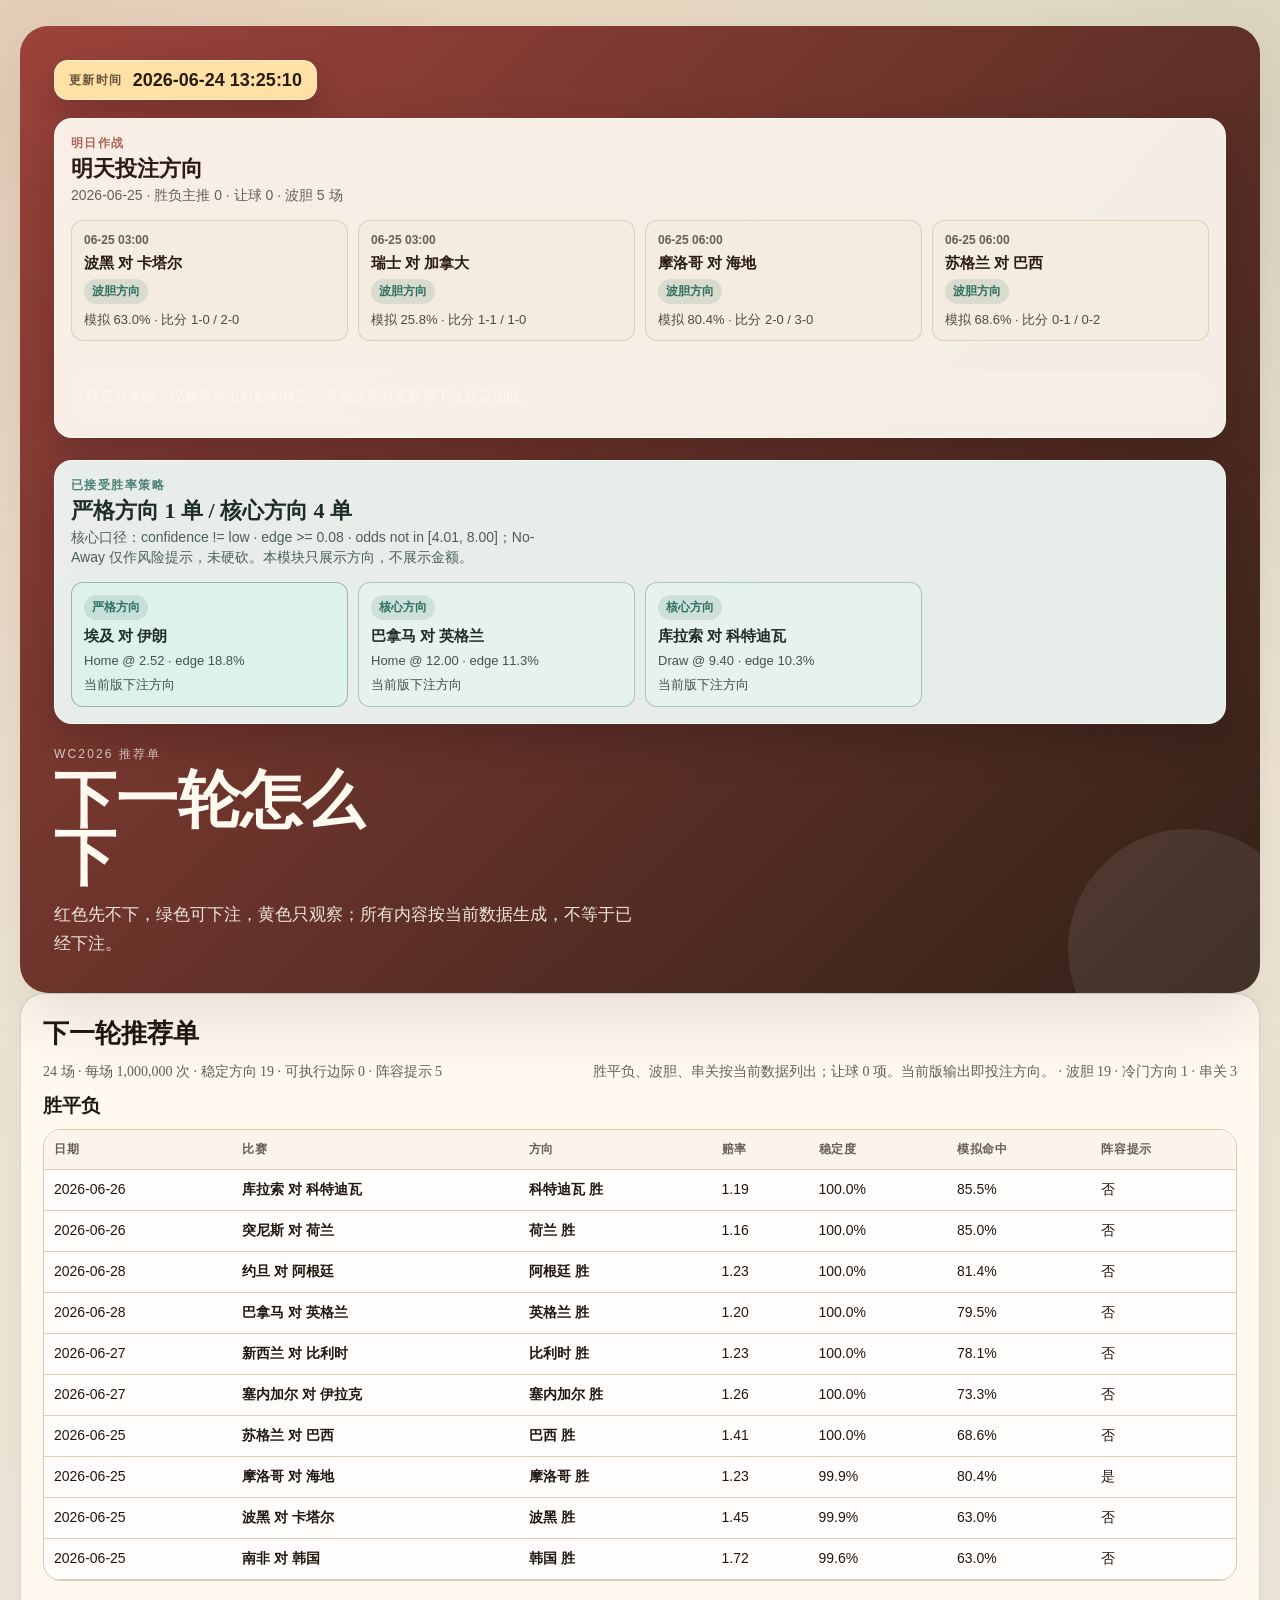
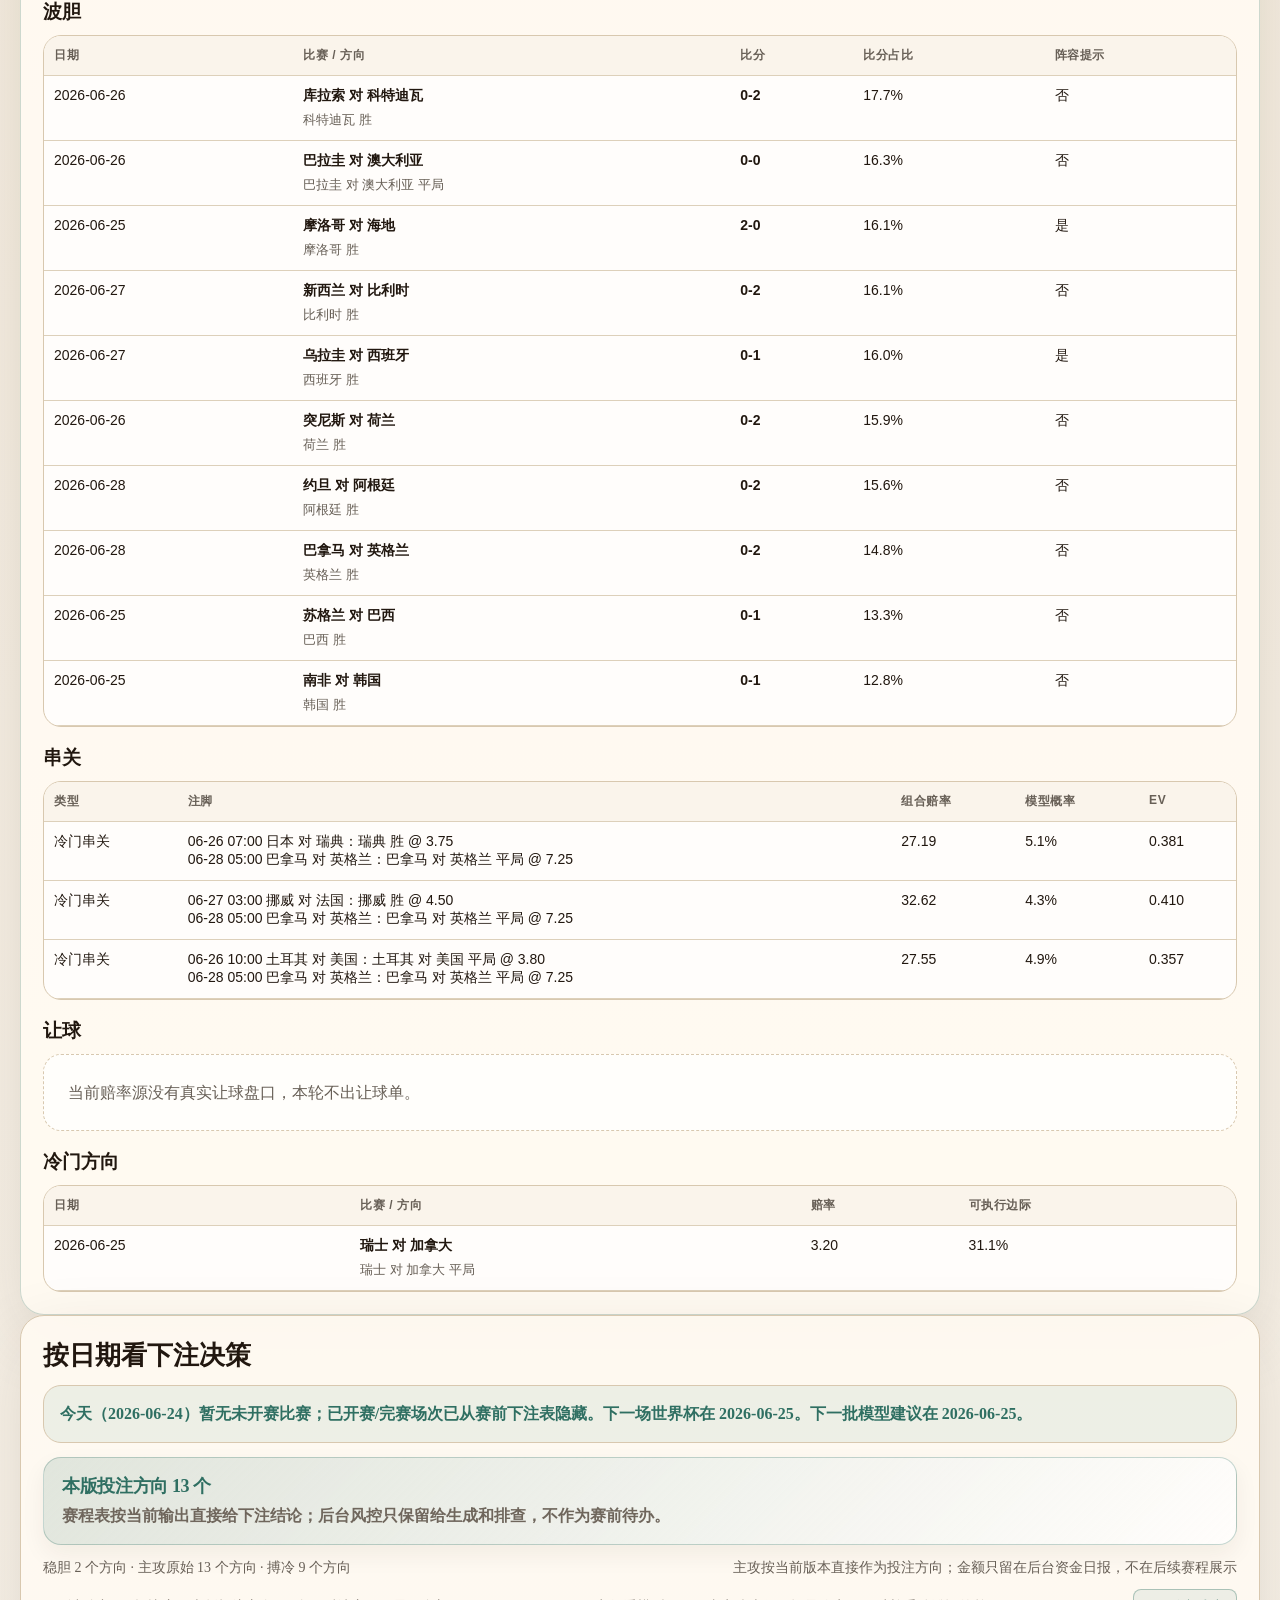
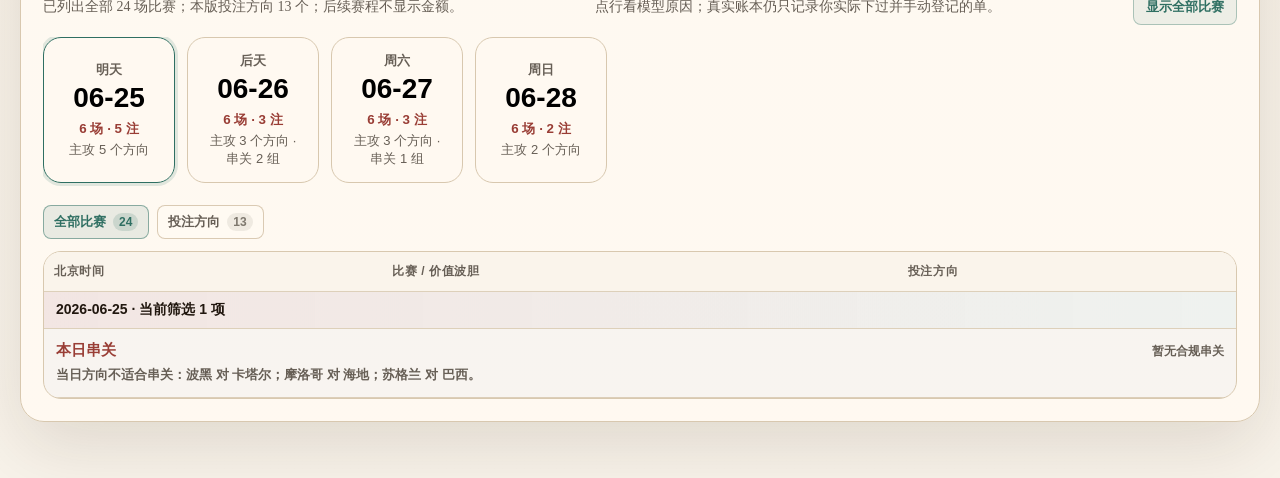
==== commit 3bb18757: "Hide closed simulation picks" ====
--- a/index.html
+++ b/index.html
@@ -165,7 +165,7 @@
     <section class="hero">
       <div class="hero-updated">
         <span>更新时间</span>
-        <strong>2026-06-24 13:12:08</strong>
+        <strong>2026-06-24 13:25:10</strong>
       </div>
       <section class="tomorrow-advice-hero" aria-label="明天下注建议"><div class="tomorrow-advice-head"><span>明日作战</span><strong>明天投注方向</strong><p>2026-06-25 · 胜负主推 0 · 让球 0 · 波胆 5 场</p></div><div class="tomorrow-advice-grid"><article class="tomorrow-advice-card"><span class="tomorrow-advice-time">06-25 03:00</span><strong>波黑 对 卡塔尔</strong><span class="tomorrow-advice-badge advice-watch">波胆方向</span><p>模拟 63.0% · 比分 1-0 / 2-0</p></article><article class="tomorrow-advice-card"><span class="tomorrow-advice-time">06-25 03:00</span><strong>瑞士 对 加拿大</strong><span class="tomorrow-advice-badge advice-watch">波胆方向</span><p>模拟 25.8% · 比分 1-1 / 1-0</p></article><article class="tomorrow-advice-card"><span class="tomorrow-advice-time">06-25 06:00</span><strong>摩洛哥 对 海地</strong><span class="tomorrow-advice-badge advice-watch">波胆方向</span><p>模拟 80.4% · 比分 2-0 / 3-0</p></article><article class="tomorrow-advice-card"><span class="tomorrow-advice-time">06-25 06:00</span><strong>苏格兰 对 巴西</strong><span class="tomorrow-advice-badge advice-watch">波胆方向</span><p>模拟 68.6% · 比分 0-1 / 0-2</p></article></div><div class="share-note">静态分享版：仅展示导出时刻的状态，不包含实时更新和下注登记功能。</div>
     </section>
@@ -175,7 +175,7 @@
       <p class="hero-copy">当前版本直接给投注方向；后续赛程不展示金额，真实账本只记录你实际下过并手动登记的单。</p>
     </section>
 
-    <section class="panel simulation-panel"><h2>下一轮推荐单</h2><div class="match-browser__meta simulation-meta"><div>28 场 · 每场 1,000,000 次 · 稳定方向 23 · 可执行边际 0 · 阵容提示 5</div><div>胜平负、波胆、串关按当前数据列出；让球 0 项。当前版输出即投注方向。 · 波胆 23 · 冷门方向 1 · 串关 3</div></div><div class="simulation-block"><h3>胜平负</h3><div class="table-wrap table-wrap--fit"><table><thead><tr><th>日期</th><th>比赛</th><th>方向</th><th>赔率</th><th>稳定度</th><th>模拟命中</th><th>阵容提示</th></tr></thead><tbody><tr><td>2026-06-26</td><td><strong>库拉索 对 科特迪瓦</strong></td><td><strong>科特迪瓦 胜</strong></td><td>1.19</td><td>100.0%</td><td>85.5%</td><td>否</td></tr><tr><td>2026-06-26</td><td><strong>突尼斯 对 荷兰</strong></td><td><strong>荷兰 胜</strong></td><td>1.16</td><td>100.0%</td><td>85.0%</td><td>否</td></tr><tr><td>2026-06-28</td><td><strong>约旦 对 阿根廷</strong></td><td><strong>阿根廷 胜</strong></td><td>1.23</td><td>100.0%</td><td>81.4%</td><td>否</td></tr><tr><td>2026-06-28</td><td><strong>巴拿马 对 英格兰</strong></td><td><strong>英格兰 胜</strong></td><td>1.20</td><td>100.0%</td><td>79.5%</td><td>否</td></tr><tr><td>2026-06-24</td><td><strong>葡萄牙 对 乌兹别克斯坦</strong></td><td><strong>葡萄牙 胜</strong></td><td>-</td><td>100.0%</td><td>79.1%</td><td>否</td></tr><tr><td>2026-06-27</td><td><strong>新西兰 对 比利时</strong></td><td><strong>比利时 胜</strong></td><td>1.23</td><td>100.0%</td><td>78.1%</td><td>否</td></tr><tr><td>2026-06-24</td><td><strong>英格兰 对 加纳</strong></td><td><strong>英格兰 胜</strong></td><td>-</td><td>100.0%</td><td>78.0%</td><td>否</td></tr><tr><td>2026-06-27</td><td><strong>塞内加尔 对 伊拉克</strong></td><td><strong>塞内加尔 胜</strong></td><td>1.26</td><td>100.0%</td><td>73.3%</td><td>否</td></tr><tr><td>2026-06-25</td><td><strong>苏格兰 对 巴西</strong></td><td><strong>巴西 胜</strong></td><td>1.41</td><td>100.0%</td><td>68.6%</td><td>否</td></tr><tr><td>2026-06-25</td><td><strong>摩洛哥 对 海地</strong></td><td><strong>摩洛哥 胜</strong></td><td>1.23</td><td>99.9%</td><td>80.4%</td><td>是</td></tr></tbody></table></div></div><div class="simulation-block"><h3>波胆</h3><div class="table-wrap table-wrap--fit"><table><thead><tr><th>日期</th><th>比赛 / 方向</th><th>比分</th><th>比分占比</th><th>阵容提示</th></tr></thead><tbody><tr><td>2026-06-26</td><td><strong>库拉索 对 科特迪瓦</strong><div class="summary-note">科特迪瓦 胜</div></td><td><strong>0-2</strong></td><td>17.7%</td><td>否</td></tr><tr><td>2026-06-26</td><td><strong>巴拉圭 对 澳大利亚</strong><div class="summary-note">巴拉圭 对 澳大利亚 平局</div></td><td><strong>0-0</strong></td><td>16.3%</td><td>否</td></tr><tr><td>2026-06-25</td><td><strong>摩洛哥 对 海地</strong><div class="summary-note">摩洛哥 胜</div></td><td><strong>2-0</strong></td><td>16.1%</td><td>是</td></tr><tr><td>2026-06-27</td><td><strong>新西兰 对 比利时</strong><div class="summary-note">比利时 胜</div></td><td><strong>0-2</strong></td><td>16.1%</td><td>否</td></tr><tr><td>2026-06-27</td><td><strong>乌拉圭 对 西班牙</strong><div class="summary-note">西班牙 胜</div></td><td><strong>0-1</strong></td><td>16.0%</td><td>是</td></tr><tr><td>2026-06-26</td><td><strong>突尼斯 对 荷兰</strong><div class="summary-note">荷兰 胜</div></td><td><strong>0-2</strong></td><td>15.9%</td><td>否</td></tr><tr><td>2026-06-28</td><td><strong>约旦 对 阿根廷</strong><div class="summary-note">阿根廷 胜</div></td><td><strong>0-2</strong></td><td>15.6%</td><td>否</td></tr><tr><td>2026-06-24</td><td><strong>葡萄牙 对 乌兹别克斯坦</strong><div class="summary-note">葡萄牙 胜</div></td><td><strong>3-0</strong></td><td>15.6%</td><td>否</td></tr><tr><td>2026-06-24</td><td><strong>英格兰 对 加纳</strong><div class="summary-note">英格兰 胜</div></td><td><strong>3-0</strong></td><td>15.4%</td><td>否</td></tr><tr><td>2026-06-28</td><td><strong>巴拿马 对 英格兰</strong><div class="summary-note">英格兰 胜</div></td><td><strong>0-2</strong></td><td>14.8%</td><td>否</td></tr></tbody></table></div></div><div class="simulation-block"><h3>串关</h3><div class="table-wrap table-wrap--fit"><table><thead><tr><th>类型</th><th>注脚</th><th>组合赔率</th><th>模型概率</th><th>EV</th></tr></thead><tbody><tr><td>冷门串关</td><td>06-26 07:00 日本 对 瑞典：瑞典 胜 @ 3.75<br>06-28 05:00 巴拿马 对 英格兰：巴拿马 对 英格兰 平局 @ 7.25</td><td>27.19</td><td>5.1%</td><td>0.381</td></tr><tr><td>冷门串关</td><td>06-27 03:00 挪威 对 法国：挪威 胜 @ 4.50<br>06-28 05:00 巴拿马 对 英格兰：巴拿马 对 英格兰 平局 @ 7.25</td><td>32.62</td><td>4.3%</td><td>0.410</td></tr><tr><td>冷门串关</td><td>06-26 10:00 土耳其 对 美国：土耳其 对 美国 平局 @ 3.80<br>06-28 05:00 巴拿马 对 英格兰：巴拿马 对 英格兰 平局 @ 7.25</td><td>27.55</td><td>4.9%</td><td>0.357</td></tr></tbody></table></div></div><div class="simulation-block"><h3>让球</h3><div class="detail-empty">当前赔率源没有真实让球盘口，本轮不出让球单。</div></div><div class="simulation-block"><h3>冷门方向</h3><div class="table-wrap table-wrap--fit"><table><thead><tr><th>日期</th><th>比赛 / 方向</th><th>赔率</th><th>可执行边际</th></tr></thead><tbody><tr><td>2026-06-25</td><td><strong>瑞士 对 加拿大</strong><div class="summary-note">瑞士 对 加拿大 平局</div></td><td>3.20</td><td>31.1%</td></tr></tbody></table></div></div></section>
+    <section class="panel simulation-panel"><h2>下一轮推荐单</h2><div class="match-browser__meta simulation-meta"><div>24 场 · 每场 1,000,000 次 · 稳定方向 19 · 可执行边际 0 · 阵容提示 5</div><div>胜平负、波胆、串关按当前数据列出；让球 0 项。当前版输出即投注方向。 · 波胆 19 · 冷门方向 1 · 串关 3</div></div><div class="simulation-block"><h3>胜平负</h3><div class="table-wrap table-wrap--fit"><table><thead><tr><th>日期</th><th>比赛</th><th>方向</th><th>赔率</th><th>稳定度</th><th>模拟命中</th><th>阵容提示</th></tr></thead><tbody><tr><td>2026-06-26</td><td><strong>库拉索 对 科特迪瓦</strong></td><td><strong>科特迪瓦 胜</strong></td><td>1.19</td><td>100.0%</td><td>85.5%</td><td>否</td></tr><tr><td>2026-06-26</td><td><strong>突尼斯 对 荷兰</strong></td><td><strong>荷兰 胜</strong></td><td>1.16</td><td>100.0%</td><td>85.0%</td><td>否</td></tr><tr><td>2026-06-28</td><td><strong>约旦 对 阿根廷</strong></td><td><strong>阿根廷 胜</strong></td><td>1.23</td><td>100.0%</td><td>81.4%</td><td>否</td></tr><tr><td>2026-06-28</td><td><strong>巴拿马 对 英格兰</strong></td><td><strong>英格兰 胜</strong></td><td>1.20</td><td>100.0%</td><td>79.5%</td><td>否</td></tr><tr><td>2026-06-27</td><td><strong>新西兰 对 比利时</strong></td><td><strong>比利时 胜</strong></td><td>1.23</td><td>100.0%</td><td>78.1%</td><td>否</td></tr><tr><td>2026-06-27</td><td><strong>塞内加尔 对 伊拉克</strong></td><td><strong>塞内加尔 胜</strong></td><td>1.26</td><td>100.0%</td><td>73.3%</td><td>否</td></tr><tr><td>2026-06-25</td><td><strong>苏格兰 对 巴西</strong></td><td><strong>巴西 胜</strong></td><td>1.41</td><td>100.0%</td><td>68.6%</td><td>否</td></tr><tr><td>2026-06-25</td><td><strong>摩洛哥 对 海地</strong></td><td><strong>摩洛哥 胜</strong></td><td>1.23</td><td>99.9%</td><td>80.4%</td><td>是</td></tr><tr><td>2026-06-25</td><td><strong>波黑 对 卡塔尔</strong></td><td><strong>波黑 胜</strong></td><td>1.45</td><td>99.9%</td><td>63.0%</td><td>否</td></tr><tr><td>2026-06-25</td><td><strong>南非 对 韩国</strong></td><td><strong>韩国 胜</strong></td><td>1.72</td><td>99.6%</td><td>63.0%</td><td>否</td></tr></tbody></table></div></div><div class="simulation-block"><h3>波胆</h3><div class="table-wrap table-wrap--fit"><table><thead><tr><th>日期</th><th>比赛 / 方向</th><th>比分</th><th>比分占比</th><th>阵容提示</th></tr></thead><tbody><tr><td>2026-06-26</td><td><strong>库拉索 对 科特迪瓦</strong><div class="summary-note">科特迪瓦 胜</div></td><td><strong>0-2</strong></td><td>17.7%</td><td>否</td></tr><tr><td>2026-06-26</td><td><strong>巴拉圭 对 澳大利亚</strong><div class="summary-note">巴拉圭 对 澳大利亚 平局</div></td><td><strong>0-0</strong></td><td>16.3%</td><td>否</td></tr><tr><td>2026-06-25</td><td><strong>摩洛哥 对 海地</strong><div class="summary-note">摩洛哥 胜</div></td><td><strong>2-0</strong></td><td>16.1%</td><td>是</td></tr><tr><td>2026-06-27</td><td><strong>新西兰 对 比利时</strong><div class="summary-note">比利时 胜</div></td><td><strong>0-2</strong></td><td>16.1%</td><td>否</td></tr><tr><td>2026-06-27</td><td><strong>乌拉圭 对 西班牙</strong><div class="summary-note">西班牙 胜</div></td><td><strong>0-1</strong></td><td>16.0%</td><td>是</td></tr><tr><td>2026-06-26</td><td><strong>突尼斯 对 荷兰</strong><div class="summary-note">荷兰 胜</div></td><td><strong>0-2</strong></td><td>15.9%</td><td>否</td></tr><tr><td>2026-06-28</td><td><strong>约旦 对 阿根廷</strong><div class="summary-note">阿根廷 胜</div></td><td><strong>0-2</strong></td><td>15.6%</td><td>否</td></tr><tr><td>2026-06-28</td><td><strong>巴拿马 对 英格兰</strong><div class="summary-note">英格兰 胜</div></td><td><strong>0-2</strong></td><td>14.8%</td><td>否</td></tr><tr><td>2026-06-25</td><td><strong>苏格兰 对 巴西</strong><div class="summary-note">巴西 胜</div></td><td><strong>0-1</strong></td><td>13.3%</td><td>否</td></tr><tr><td>2026-06-25</td><td><strong>南非 对 韩国</strong><div class="summary-note">韩国 胜</div></td><td><strong>0-1</strong></td><td>12.8%</td><td>否</td></tr></tbody></table></div></div><div class="simulation-block"><h3>串关</h3><div class="table-wrap table-wrap--fit"><table><thead><tr><th>类型</th><th>注脚</th><th>组合赔率</th><th>模型概率</th><th>EV</th></tr></thead><tbody><tr><td>冷门串关</td><td>06-26 07:00 日本 对 瑞典：瑞典 胜 @ 3.75<br>06-28 05:00 巴拿马 对 英格兰：巴拿马 对 英格兰 平局 @ 7.25</td><td>27.19</td><td>5.1%</td><td>0.381</td></tr><tr><td>冷门串关</td><td>06-27 03:00 挪威 对 法国：挪威 胜 @ 4.50<br>06-28 05:00 巴拿马 对 英格兰：巴拿马 对 英格兰 平局 @ 7.25</td><td>32.62</td><td>4.3%</td><td>0.410</td></tr><tr><td>冷门串关</td><td>06-26 10:00 土耳其 对 美国：土耳其 对 美国 平局 @ 3.80<br>06-28 05:00 巴拿马 对 英格兰：巴拿马 对 英格兰 平局 @ 7.25</td><td>27.55</td><td>4.9%</td><td>0.357</td></tr></tbody></table></div></div><div class="simulation-block"><h3>让球</h3><div class="detail-empty">当前赔率源没有真实让球盘口，本轮不出让球单。</div></div><div class="simulation-block"><h3>冷门方向</h3><div class="table-wrap table-wrap--fit"><table><thead><tr><th>日期</th><th>比赛 / 方向</th><th>赔率</th><th>可执行边际</th></tr></thead><tbody><tr><td>2026-06-25</td><td><strong>瑞士 对 加拿大</strong><div class="summary-note">瑞士 对 加拿大 平局</div></td><td>3.20</td><td>31.1%</td></tr></tbody></table></div></div></section>
 
     <section class="panel">
       <h2>按日期看下注决策</h2>
@@ -183,7 +183,7 @@
     </section>
   </main>
 
-  <script id="dashboard-data" type="application/json">{"featureVersion": "0.1.2", "generatedAt": "2026-06-24 13:12:08", "translations": {"Mexico": "墨西哥", "USA": "美国", "Canada": "加拿大", "Brazil": "巴西", "Argentina": "阿根廷", "Uruguay": "乌拉圭", "Colombia": "哥伦比亚", "Ecuador": "厄瓜多尔", "Paraguay": "巴拉圭", "Chile": "智利", "Peru": "秘鲁", "Bolivia": "玻利维亚", "England": "英格兰", "France": "法国", "Germany": "德国", "Spain": "西班牙", "Portugal": "葡萄牙", "Netherlands": "荷兰", "Belgium": "比利时", "Italy": "意大利", "Croatia": "克罗地亚", "Serbia": "塞尔维亚", "Switzerland": "瑞士", "Austria": "奥地利", "Sweden": "瑞典", "Norway": "挪威", "Scotland": "苏格兰", "Czech Republic": "捷克", "Turkey": "土耳其", "Poland": "波兰", "Denmark": "丹麦", "Morocco": "摩洛哥", "Senegal": "塞内加尔", "Nigeria": "尼日利亚", "Egypt": "埃及", "Ghana": "加纳", "Ivory Coast": "科特迪瓦", "South Africa": "南非", "DR Congo": "刚果（金）", "Cape Verde": "佛得角", "Algeria": "阿尔及利亚", "Cameroon": "喀麦隆", "Tunisia": "突尼斯", "Japan": "日本", "South Korea": "韩国", "Saudi Arabia": "沙特阿拉伯", "Iran": "伊朗", "Australia": "澳大利亚", "Qatar": "卡塔尔", "Iraq": "伊拉克", "Uzbekistan": "乌兹别克斯坦", "Jordan": "约旦", "New Zealand": "新西兰", "Haiti": "海地", "Panama": "巴拿马", "Jamaica": "牙买加", "Honduras": "洪都拉斯", "Costa Rica": "哥斯达黎加", "Bosnia & Herzegovina": "波黑", "Curaçao": "库拉索", "Curacao": "库拉索", "Benin": "贝宁", "Burkina Faso": "布基纳法索", "Kenya": "肯尼亚", "Guinea": "几内亚", "Niger": "尼日尔", "Oman": "阿曼", "Paris Saint Germain": "巴黎圣日耳曼", "PSG": "巴黎圣日耳曼", "Bayern Munich": "拜仁慕尼黑", "Bayern München": "拜仁慕尼黑", "Atletico Madrid": "马竞", "Atlético Madrid": "马竞", "Arsenal": "阿森纳", "Real Madrid": "皇家马德里", "Barcelona": "巴塞罗那", "Manchester City": "曼城", "Liverpool": "利物浦", "Chelsea": "切尔西", "Inter Milan": "国际米兰", "AC Milan": "AC米兰", "Juventus": "尤文图斯", "Borussia Dortmund": "多特蒙德", "Porto": "波尔图", "Benfica": "本菲卡", "Ajax": "阿贾克斯", "Napoli": "那不勒斯", "Tottenham Hotspur": "热刺", "Manchester United": "曼联", "World Cup": "世界杯", "World Cup - Qualification Asia": "世预赛亚洲区", "World Cup - Qualification Europe": "世预赛欧洲区", "World Cup - Qualification South America": "世预赛南美区", "World Cup - Qualification North America": "世预赛中北美区", "World Cup - Qualification Africa": "世预赛非洲区", "World Cup - Qualification Oceania": "世预赛大洋洲区", "Euro Championship": "欧洲杯", "Euro Championship - Qualification": "欧预赛", "Copa America": "美洲杯", "Africa Cup of Nations": "非洲杯", "UEFA Nations League": "欧国联", "AFC Asian Cup": "亚洲杯", "Friendlies": "友谊赛", "Nations League": "国家联赛"}}</script>
+  <script id="dashboard-data" type="application/json">{"featureVersion": "0.1.2", "generatedAt": "2026-06-24 13:25:10", "translations": {"Mexico": "墨西哥", "USA": "美国", "Canada": "加拿大", "Brazil": "巴西", "Argentina": "阿根廷", "Uruguay": "乌拉圭", "Colombia": "哥伦比亚", "Ecuador": "厄瓜多尔", "Paraguay": "巴拉圭", "Chile": "智利", "Peru": "秘鲁", "Bolivia": "玻利维亚", "England": "英格兰", "France": "法国", "Germany": "德国", "Spain": "西班牙", "Portugal": "葡萄牙", "Netherlands": "荷兰", "Belgium": "比利时", "Italy": "意大利", "Croatia": "克罗地亚", "Serbia": "塞尔维亚", "Switzerland": "瑞士", "Austria": "奥地利", "Sweden": "瑞典", "Norway": "挪威", "Scotland": "苏格兰", "Czech Republic": "捷克", "Turkey": "土耳其", "Poland": "波兰", "Denmark": "丹麦", "Morocco": "摩洛哥", "Senegal": "塞内加尔", "Nigeria": "尼日利亚", "Egypt": "埃及", "Ghana": "加纳", "Ivory Coast": "科特迪瓦", "South Africa": "南非", "DR Congo": "刚果（金）", "Cape Verde": "佛得角", "Algeria": "阿尔及利亚", "Cameroon": "喀麦隆", "Tunisia": "突尼斯", "Japan": "日本", "South Korea": "韩国", "Saudi Arabia": "沙特阿拉伯", "Iran": "伊朗", "Australia": "澳大利亚", "Qatar": "卡塔尔", "Iraq": "伊拉克", "Uzbekistan": "乌兹别克斯坦", "Jordan": "约旦", "New Zealand": "新西兰", "Haiti": "海地", "Panama": "巴拿马", "Jamaica": "牙买加", "Honduras": "洪都拉斯", "Costa Rica": "哥斯达黎加", "Bosnia & Herzegovina": "波黑", "Curaçao": "库拉索", "Curacao": "库拉索", "Benin": "贝宁", "Burkina Faso": "布基纳法索", "Kenya": "肯尼亚", "Guinea": "几内亚", "Niger": "尼日尔", "Oman": "阿曼", "Paris Saint Germain": "巴黎圣日耳曼", "PSG": "巴黎圣日耳曼", "Bayern Munich": "拜仁慕尼黑", "Bayern München": "拜仁慕尼黑", "Atletico Madrid": "马竞", "Atlético Madrid": "马竞", "Arsenal": "阿森纳", "Real Madrid": "皇家马德里", "Barcelona": "巴塞罗那", "Manchester City": "曼城", "Liverpool": "利物浦", "Chelsea": "切尔西", "Inter Milan": "国际米兰", "AC Milan": "AC米兰", "Juventus": "尤文图斯", "Borussia Dortmund": "多特蒙德", "Porto": "波尔图", "Benfica": "本菲卡", "Ajax": "阿贾克斯", "Napoli": "那不勒斯", "Tottenham Hotspur": "热刺", "Manchester United": "曼联", "World Cup": "世界杯", "World Cup - Qualification Asia": "世预赛亚洲区", "World Cup - Qualification Europe": "世预赛欧洲区", "World Cup - Qualification South America": "世预赛南美区", "World Cup - Qualification North America": "世预赛中北美区", "World Cup - Qualification Africa": "世预赛非洲区", "World Cup - Qualification Oceania": "世预赛大洋洲区", "Euro Championship": "欧洲杯", "Euro Championship - Qualification": "欧预赛", "Copa America": "美洲杯", "Africa Cup of Nations": "非洲杯", "UEFA Nations League": "欧国联", "AFC Asian Cup": "亚洲杯", "Friendlies": "友谊赛", "Nations League": "国家联赛"}}</script>
   <script src="app.js?v=1781925273"></script>
 </body>
 </html>
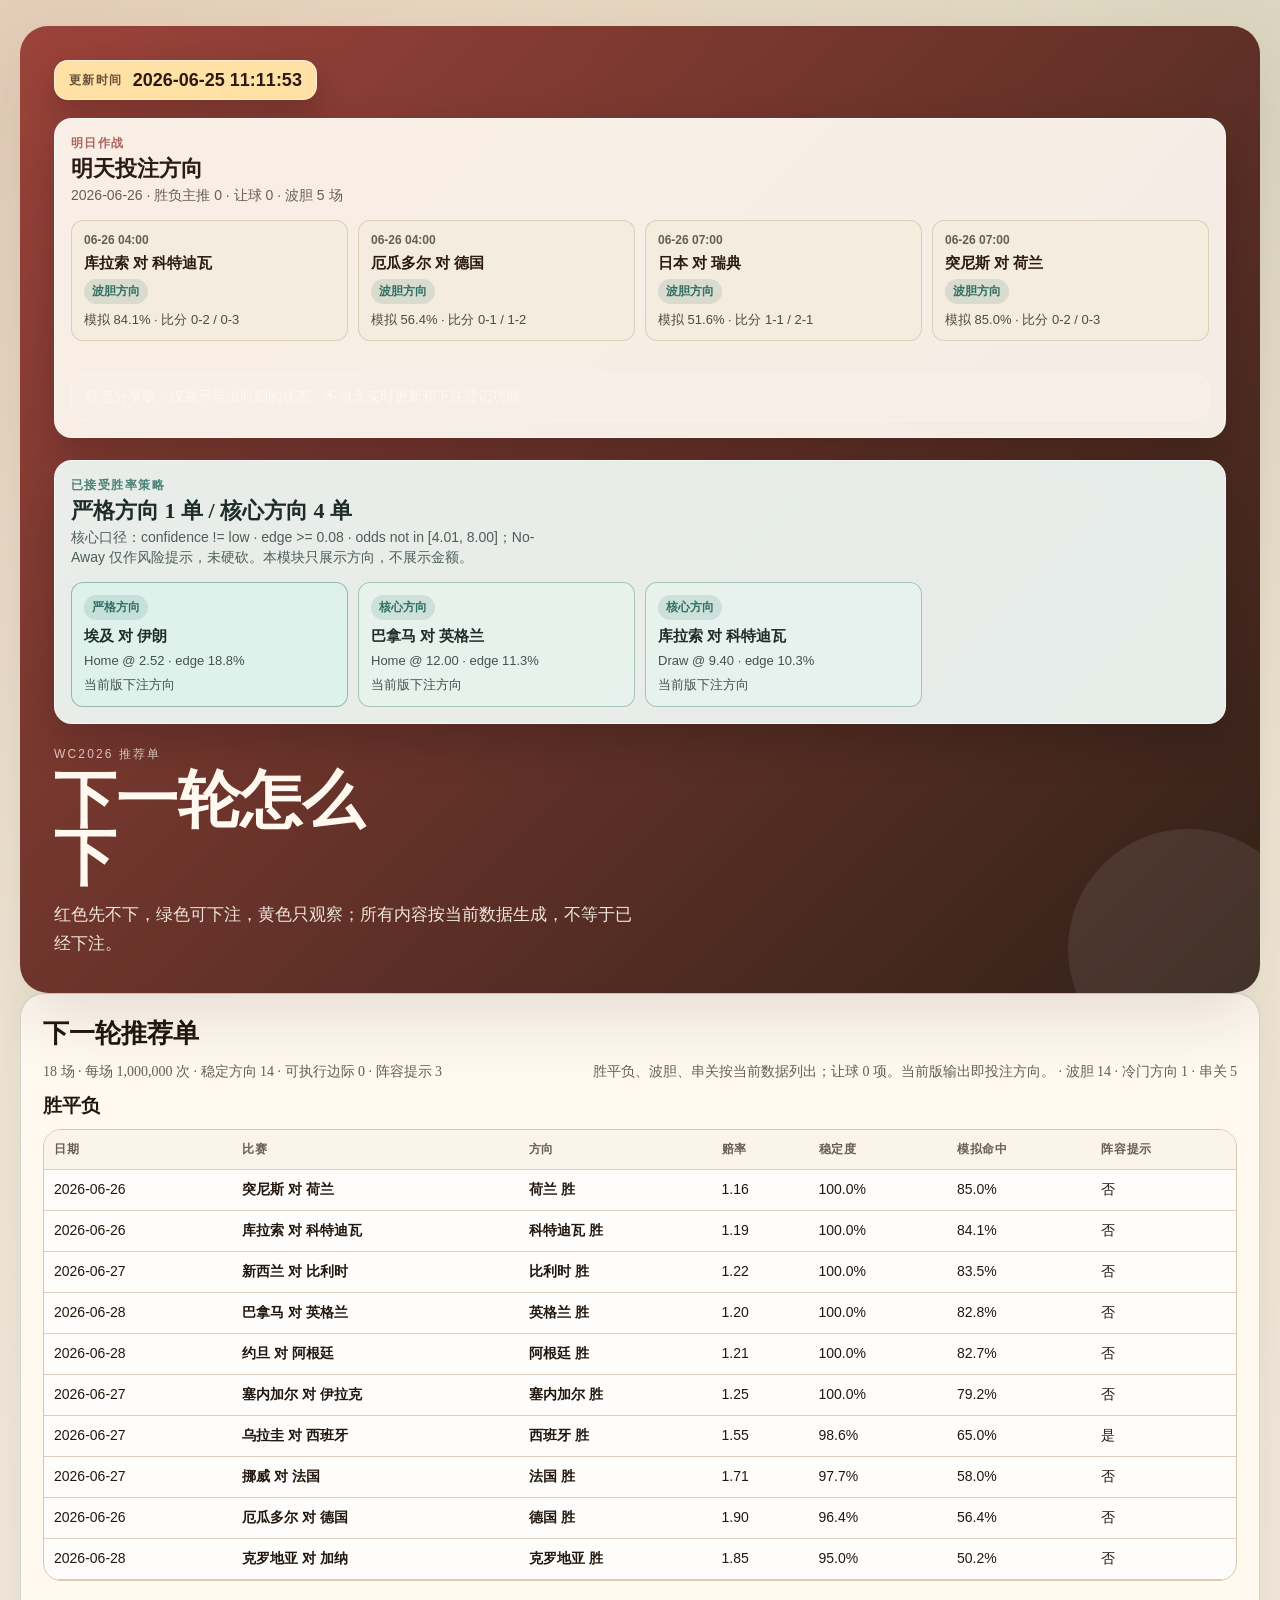
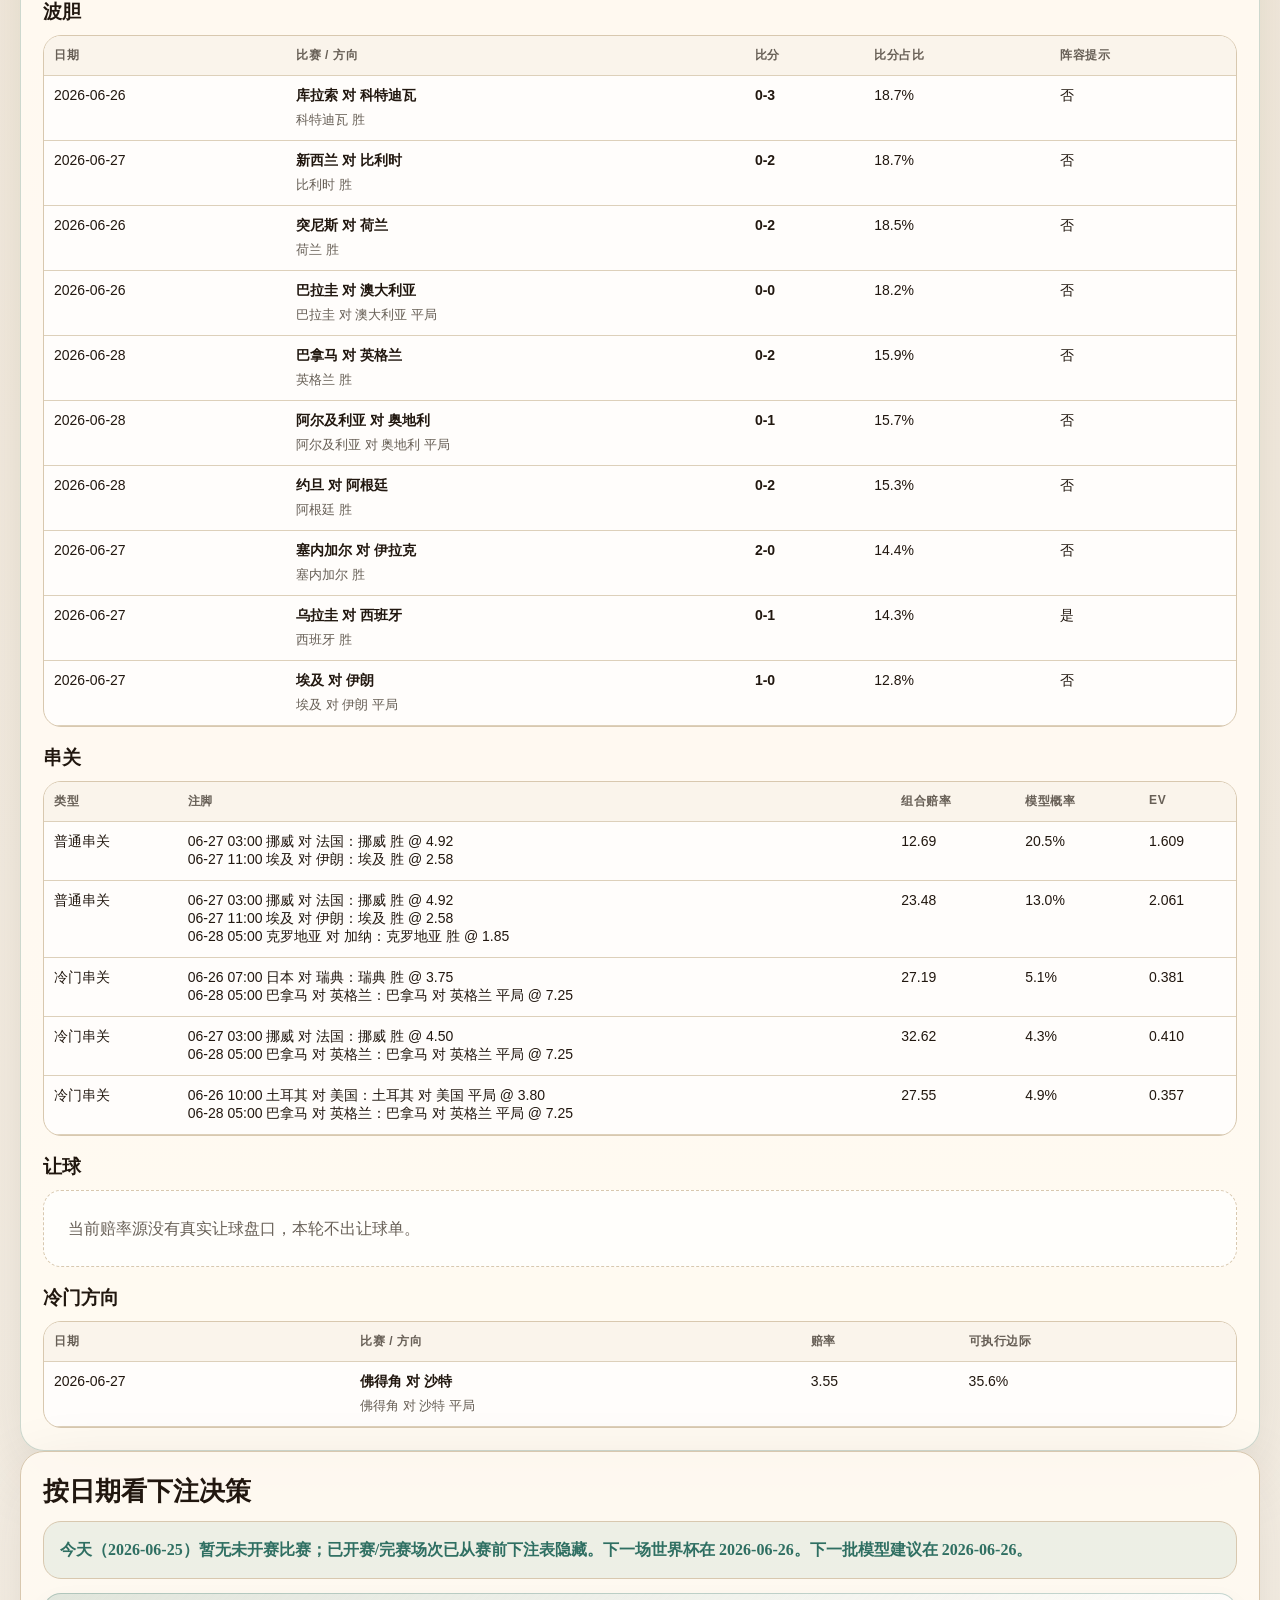
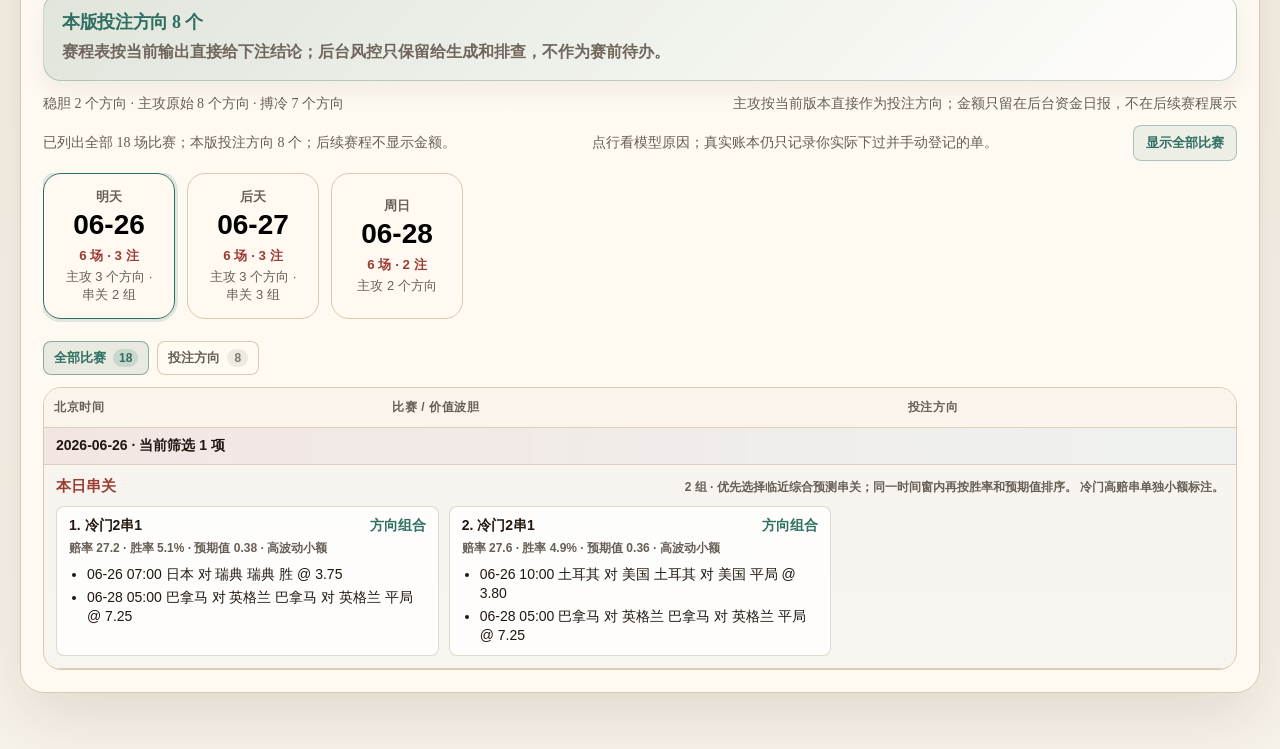
==== commit ae654470: "Refresh dashboard after June 25 results" ====
--- a/index.html
+++ b/index.html
@@ -165,9 +165,9 @@
     <section class="hero">
       <div class="hero-updated">
         <span>更新时间</span>
-        <strong>2026-06-24 13:25:10</strong>
+        <strong>2026-06-25 11:11:53</strong>
       </div>
-      <section class="tomorrow-advice-hero" aria-label="明天下注建议"><div class="tomorrow-advice-head"><span>明日作战</span><strong>明天投注方向</strong><p>2026-06-25 · 胜负主推 0 · 让球 0 · 波胆 5 场</p></div><div class="tomorrow-advice-grid"><article class="tomorrow-advice-card"><span class="tomorrow-advice-time">06-25 03:00</span><strong>波黑 对 卡塔尔</strong><span class="tomorrow-advice-badge advice-watch">波胆方向</span><p>模拟 63.0% · 比分 1-0 / 2-0</p></article><article class="tomorrow-advice-card"><span class="tomorrow-advice-time">06-25 03:00</span><strong>瑞士 对 加拿大</strong><span class="tomorrow-advice-badge advice-watch">波胆方向</span><p>模拟 25.8% · 比分 1-1 / 1-0</p></article><article class="tomorrow-advice-card"><span class="tomorrow-advice-time">06-25 06:00</span><strong>摩洛哥 对 海地</strong><span class="tomorrow-advice-badge advice-watch">波胆方向</span><p>模拟 80.4% · 比分 2-0 / 3-0</p></article><article class="tomorrow-advice-card"><span class="tomorrow-advice-time">06-25 06:00</span><strong>苏格兰 对 巴西</strong><span class="tomorrow-advice-badge advice-watch">波胆方向</span><p>模拟 68.6% · 比分 0-1 / 0-2</p></article></div><div class="share-note">静态分享版：仅展示导出时刻的状态，不包含实时更新和下注登记功能。</div>
+      <section class="tomorrow-advice-hero" aria-label="明天下注建议"><div class="tomorrow-advice-head"><span>明日作战</span><strong>明天投注方向</strong><p>2026-06-26 · 胜负主推 0 · 让球 0 · 波胆 5 场</p></div><div class="tomorrow-advice-grid"><article class="tomorrow-advice-card"><span class="tomorrow-advice-time">06-26 04:00</span><strong>库拉索 对 科特迪瓦</strong><span class="tomorrow-advice-badge advice-watch">波胆方向</span><p>模拟 84.1% · 比分 0-2 / 0-3</p></article><article class="tomorrow-advice-card"><span class="tomorrow-advice-time">06-26 04:00</span><strong>厄瓜多尔 对 德国</strong><span class="tomorrow-advice-badge advice-watch">波胆方向</span><p>模拟 56.4% · 比分 0-1 / 1-2</p></article><article class="tomorrow-advice-card"><span class="tomorrow-advice-time">06-26 07:00</span><strong>日本 对 瑞典</strong><span class="tomorrow-advice-badge advice-watch">波胆方向</span><p>模拟 51.6% · 比分 1-1 / 2-1</p></article><article class="tomorrow-advice-card"><span class="tomorrow-advice-time">06-26 07:00</span><strong>突尼斯 对 荷兰</strong><span class="tomorrow-advice-badge advice-watch">波胆方向</span><p>模拟 85.0% · 比分 0-2 / 0-3</p></article></div><div class="share-note">静态分享版：仅展示导出时刻的状态，不包含实时更新和下注登记功能。</div>
     </section>
       <section class="win-rate-policy-hero" aria-label="已接受胜率执行策略"><div class="win-rate-policy-head"><span>已接受胜率策略</span><strong>严格方向 1 单 / 核心方向 4 单</strong><p>核心口径：confidence != low · edge &gt;= 0.08 · odds not in [4.01, 8.00]；No-Away 仅作风险提示，未硬砍。本模块只展示方向，不展示金额。</p></div><div class="win-rate-policy-grid"><article class="win-rate-policy-card win-rate-policy-card--strict"><span class="win-rate-policy-tag">严格方向</span><strong>埃及 对 伊朗</strong><p>Home @ 2.52 · edge 18.8%</p><small>当前版下注方向</small></article><article class="win-rate-policy-card"><span class="win-rate-policy-tag">核心方向</span><strong>巴拿马 对 英格兰</strong><p>Home @ 12.00 · edge 11.3%</p><small>当前版下注方向</small></article><article class="win-rate-policy-card"><span class="win-rate-policy-tag">核心方向</span><strong>库拉索 对 科特迪瓦</strong><p>Draw @ 9.40 · edge 10.3%</p><small>当前版下注方向</small></article></div></section>
       <div class="eyebrow">WC2026 推荐单</div>
@@ -175,15 +175,15 @@
       <p class="hero-copy">当前版本直接给投注方向；后续赛程不展示金额，真实账本只记录你实际下过并手动登记的单。</p>
     </section>
 
-    <section class="panel simulation-panel"><h2>下一轮推荐单</h2><div class="match-browser__meta simulation-meta"><div>24 场 · 每场 1,000,000 次 · 稳定方向 19 · 可执行边际 0 · 阵容提示 5</div><div>胜平负、波胆、串关按当前数据列出；让球 0 项。当前版输出即投注方向。 · 波胆 19 · 冷门方向 1 · 串关 3</div></div><div class="simulation-block"><h3>胜平负</h3><div class="table-wrap table-wrap--fit"><table><thead><tr><th>日期</th><th>比赛</th><th>方向</th><th>赔率</th><th>稳定度</th><th>模拟命中</th><th>阵容提示</th></tr></thead><tbody><tr><td>2026-06-26</td><td><strong>库拉索 对 科特迪瓦</strong></td><td><strong>科特迪瓦 胜</strong></td><td>1.19</td><td>100.0%</td><td>85.5%</td><td>否</td></tr><tr><td>2026-06-26</td><td><strong>突尼斯 对 荷兰</strong></td><td><strong>荷兰 胜</strong></td><td>1.16</td><td>100.0%</td><td>85.0%</td><td>否</td></tr><tr><td>2026-06-28</td><td><strong>约旦 对 阿根廷</strong></td><td><strong>阿根廷 胜</strong></td><td>1.23</td><td>100.0%</td><td>81.4%</td><td>否</td></tr><tr><td>2026-06-28</td><td><strong>巴拿马 对 英格兰</strong></td><td><strong>英格兰 胜</strong></td><td>1.20</td><td>100.0%</td><td>79.5%</td><td>否</td></tr><tr><td>2026-06-27</td><td><strong>新西兰 对 比利时</strong></td><td><strong>比利时 胜</strong></td><td>1.23</td><td>100.0%</td><td>78.1%</td><td>否</td></tr><tr><td>2026-06-27</td><td><strong>塞内加尔 对 伊拉克</strong></td><td><strong>塞内加尔 胜</strong></td><td>1.26</td><td>100.0%</td><td>73.3%</td><td>否</td></tr><tr><td>2026-06-25</td><td><strong>苏格兰 对 巴西</strong></td><td><strong>巴西 胜</strong></td><td>1.41</td><td>100.0%</td><td>68.6%</td><td>否</td></tr><tr><td>2026-06-25</td><td><strong>摩洛哥 对 海地</strong></td><td><strong>摩洛哥 胜</strong></td><td>1.23</td><td>99.9%</td><td>80.4%</td><td>是</td></tr><tr><td>2026-06-25</td><td><strong>波黑 对 卡塔尔</strong></td><td><strong>波黑 胜</strong></td><td>1.45</td><td>99.9%</td><td>63.0%</td><td>否</td></tr><tr><td>2026-06-25</td><td><strong>南非 对 韩国</strong></td><td><strong>韩国 胜</strong></td><td>1.72</td><td>99.6%</td><td>63.0%</td><td>否</td></tr></tbody></table></div></div><div class="simulation-block"><h3>波胆</h3><div class="table-wrap table-wrap--fit"><table><thead><tr><th>日期</th><th>比赛 / 方向</th><th>比分</th><th>比分占比</th><th>阵容提示</th></tr></thead><tbody><tr><td>2026-06-26</td><td><strong>库拉索 对 科特迪瓦</strong><div class="summary-note">科特迪瓦 胜</div></td><td><strong>0-2</strong></td><td>17.7%</td><td>否</td></tr><tr><td>2026-06-26</td><td><strong>巴拉圭 对 澳大利亚</strong><div class="summary-note">巴拉圭 对 澳大利亚 平局</div></td><td><strong>0-0</strong></td><td>16.3%</td><td>否</td></tr><tr><td>2026-06-25</td><td><strong>摩洛哥 对 海地</strong><div class="summary-note">摩洛哥 胜</div></td><td><strong>2-0</strong></td><td>16.1%</td><td>是</td></tr><tr><td>2026-06-27</td><td><strong>新西兰 对 比利时</strong><div class="summary-note">比利时 胜</div></td><td><strong>0-2</strong></td><td>16.1%</td><td>否</td></tr><tr><td>2026-06-27</td><td><strong>乌拉圭 对 西班牙</strong><div class="summary-note">西班牙 胜</div></td><td><strong>0-1</strong></td><td>16.0%</td><td>是</td></tr><tr><td>2026-06-26</td><td><strong>突尼斯 对 荷兰</strong><div class="summary-note">荷兰 胜</div></td><td><strong>0-2</strong></td><td>15.9%</td><td>否</td></tr><tr><td>2026-06-28</td><td><strong>约旦 对 阿根廷</strong><div class="summary-note">阿根廷 胜</div></td><td><strong>0-2</strong></td><td>15.6%</td><td>否</td></tr><tr><td>2026-06-28</td><td><strong>巴拿马 对 英格兰</strong><div class="summary-note">英格兰 胜</div></td><td><strong>0-2</strong></td><td>14.8%</td><td>否</td></tr><tr><td>2026-06-25</td><td><strong>苏格兰 对 巴西</strong><div class="summary-note">巴西 胜</div></td><td><strong>0-1</strong></td><td>13.3%</td><td>否</td></tr><tr><td>2026-06-25</td><td><strong>南非 对 韩国</strong><div class="summary-note">韩国 胜</div></td><td><strong>0-1</strong></td><td>12.8%</td><td>否</td></tr></tbody></table></div></div><div class="simulation-block"><h3>串关</h3><div class="table-wrap table-wrap--fit"><table><thead><tr><th>类型</th><th>注脚</th><th>组合赔率</th><th>模型概率</th><th>EV</th></tr></thead><tbody><tr><td>冷门串关</td><td>06-26 07:00 日本 对 瑞典：瑞典 胜 @ 3.75<br>06-28 05:00 巴拿马 对 英格兰：巴拿马 对 英格兰 平局 @ 7.25</td><td>27.19</td><td>5.1%</td><td>0.381</td></tr><tr><td>冷门串关</td><td>06-27 03:00 挪威 对 法国：挪威 胜 @ 4.50<br>06-28 05:00 巴拿马 对 英格兰：巴拿马 对 英格兰 平局 @ 7.25</td><td>32.62</td><td>4.3%</td><td>0.410</td></tr><tr><td>冷门串关</td><td>06-26 10:00 土耳其 对 美国：土耳其 对 美国 平局 @ 3.80<br>06-28 05:00 巴拿马 对 英格兰：巴拿马 对 英格兰 平局 @ 7.25</td><td>27.55</td><td>4.9%</td><td>0.357</td></tr></tbody></table></div></div><div class="simulation-block"><h3>让球</h3><div class="detail-empty">当前赔率源没有真实让球盘口，本轮不出让球单。</div></div><div class="simulation-block"><h3>冷门方向</h3><div class="table-wrap table-wrap--fit"><table><thead><tr><th>日期</th><th>比赛 / 方向</th><th>赔率</th><th>可执行边际</th></tr></thead><tbody><tr><td>2026-06-25</td><td><strong>瑞士 对 加拿大</strong><div class="summary-note">瑞士 对 加拿大 平局</div></td><td>3.20</td><td>31.1%</td></tr></tbody></table></div></div></section>
+    <section class="panel simulation-panel"><h2>下一轮推荐单</h2><div class="match-browser__meta simulation-meta"><div>18 场 · 每场 1,000,000 次 · 稳定方向 14 · 可执行边际 0 · 阵容提示 3</div><div>胜平负、波胆、串关按当前数据列出；让球 0 项。当前版输出即投注方向。 · 波胆 14 · 冷门方向 1 · 串关 5</div></div><div class="simulation-block"><h3>胜平负</h3><div class="table-wrap table-wrap--fit"><table><thead><tr><th>日期</th><th>比赛</th><th>方向</th><th>赔率</th><th>稳定度</th><th>模拟命中</th><th>阵容提示</th></tr></thead><tbody><tr><td>2026-06-26</td><td><strong>突尼斯 对 荷兰</strong></td><td><strong>荷兰 胜</strong></td><td>1.16</td><td>100.0%</td><td>85.0%</td><td>否</td></tr><tr><td>2026-06-26</td><td><strong>库拉索 对 科特迪瓦</strong></td><td><strong>科特迪瓦 胜</strong></td><td>1.19</td><td>100.0%</td><td>84.1%</td><td>否</td></tr><tr><td>2026-06-27</td><td><strong>新西兰 对 比利时</strong></td><td><strong>比利时 胜</strong></td><td>1.22</td><td>100.0%</td><td>83.5%</td><td>否</td></tr><tr><td>2026-06-28</td><td><strong>巴拿马 对 英格兰</strong></td><td><strong>英格兰 胜</strong></td><td>1.20</td><td>100.0%</td><td>82.8%</td><td>否</td></tr><tr><td>2026-06-28</td><td><strong>约旦 对 阿根廷</strong></td><td><strong>阿根廷 胜</strong></td><td>1.21</td><td>100.0%</td><td>82.7%</td><td>否</td></tr><tr><td>2026-06-27</td><td><strong>塞内加尔 对 伊拉克</strong></td><td><strong>塞内加尔 胜</strong></td><td>1.25</td><td>100.0%</td><td>79.2%</td><td>否</td></tr><tr><td>2026-06-27</td><td><strong>乌拉圭 对 西班牙</strong></td><td><strong>西班牙 胜</strong></td><td>1.55</td><td>98.6%</td><td>65.0%</td><td>是</td></tr><tr><td>2026-06-27</td><td><strong>挪威 对 法国</strong></td><td><strong>法国 胜</strong></td><td>1.71</td><td>97.7%</td><td>58.0%</td><td>否</td></tr><tr><td>2026-06-26</td><td><strong>厄瓜多尔 对 德国</strong></td><td><strong>德国 胜</strong></td><td>1.90</td><td>96.4%</td><td>56.4%</td><td>否</td></tr><tr><td>2026-06-28</td><td><strong>克罗地亚 对 加纳</strong></td><td><strong>克罗地亚 胜</strong></td><td>1.85</td><td>95.0%</td><td>50.2%</td><td>否</td></tr></tbody></table></div></div><div class="simulation-block"><h3>波胆</h3><div class="table-wrap table-wrap--fit"><table><thead><tr><th>日期</th><th>比赛 / 方向</th><th>比分</th><th>比分占比</th><th>阵容提示</th></tr></thead><tbody><tr><td>2026-06-26</td><td><strong>库拉索 对 科特迪瓦</strong><div class="summary-note">科特迪瓦 胜</div></td><td><strong>0-3</strong></td><td>18.7%</td><td>否</td></tr><tr><td>2026-06-27</td><td><strong>新西兰 对 比利时</strong><div class="summary-note">比利时 胜</div></td><td><strong>0-2</strong></td><td>18.7%</td><td>否</td></tr><tr><td>2026-06-26</td><td><strong>突尼斯 对 荷兰</strong><div class="summary-note">荷兰 胜</div></td><td><strong>0-2</strong></td><td>18.5%</td><td>否</td></tr><tr><td>2026-06-26</td><td><strong>巴拉圭 对 澳大利亚</strong><div class="summary-note">巴拉圭 对 澳大利亚 平局</div></td><td><strong>0-0</strong></td><td>18.2%</td><td>否</td></tr><tr><td>2026-06-28</td><td><strong>巴拿马 对 英格兰</strong><div class="summary-note">英格兰 胜</div></td><td><strong>0-2</strong></td><td>15.9%</td><td>否</td></tr><tr><td>2026-06-28</td><td><strong>阿尔及利亚 对 奥地利</strong><div class="summary-note">阿尔及利亚 对 奥地利 平局</div></td><td><strong>0-1</strong></td><td>15.7%</td><td>否</td></tr><tr><td>2026-06-28</td><td><strong>约旦 对 阿根廷</strong><div class="summary-note">阿根廷 胜</div></td><td><strong>0-2</strong></td><td>15.3%</td><td>否</td></tr><tr><td>2026-06-27</td><td><strong>塞内加尔 对 伊拉克</strong><div class="summary-note">塞内加尔 胜</div></td><td><strong>2-0</strong></td><td>14.4%</td><td>否</td></tr><tr><td>2026-06-27</td><td><strong>乌拉圭 对 西班牙</strong><div class="summary-note">西班牙 胜</div></td><td><strong>0-1</strong></td><td>14.3%</td><td>是</td></tr><tr><td>2026-06-27</td><td><strong>埃及 对 伊朗</strong><div class="summary-note">埃及 对 伊朗 平局</div></td><td><strong>1-0</strong></td><td>12.8%</td><td>否</td></tr></tbody></table></div></div><div class="simulation-block"><h3>串关</h3><div class="table-wrap table-wrap--fit"><table><thead><tr><th>类型</th><th>注脚</th><th>组合赔率</th><th>模型概率</th><th>EV</th></tr></thead><tbody><tr><td>普通串关</td><td>06-27 03:00 挪威 对 法国：挪威 胜 @ 4.92<br>06-27 11:00 埃及 对 伊朗：埃及 胜 @ 2.58</td><td>12.69</td><td>20.5%</td><td>1.609</td></tr><tr><td>普通串关</td><td>06-27 03:00 挪威 对 法国：挪威 胜 @ 4.92<br>06-27 11:00 埃及 对 伊朗：埃及 胜 @ 2.58<br>06-28 05:00 克罗地亚 对 加纳：克罗地亚 胜 @ 1.85</td><td>23.48</td><td>13.0%</td><td>2.061</td></tr><tr><td>冷门串关</td><td>06-26 07:00 日本 对 瑞典：瑞典 胜 @ 3.75<br>06-28 05:00 巴拿马 对 英格兰：巴拿马 对 英格兰 平局 @ 7.25</td><td>27.19</td><td>5.1%</td><td>0.381</td></tr><tr><td>冷门串关</td><td>06-27 03:00 挪威 对 法国：挪威 胜 @ 4.50<br>06-28 05:00 巴拿马 对 英格兰：巴拿马 对 英格兰 平局 @ 7.25</td><td>32.62</td><td>4.3%</td><td>0.410</td></tr><tr><td>冷门串关</td><td>06-26 10:00 土耳其 对 美国：土耳其 对 美国 平局 @ 3.80<br>06-28 05:00 巴拿马 对 英格兰：巴拿马 对 英格兰 平局 @ 7.25</td><td>27.55</td><td>4.9%</td><td>0.357</td></tr></tbody></table></div></div><div class="simulation-block"><h3>让球</h3><div class="detail-empty">当前赔率源没有真实让球盘口，本轮不出让球单。</div></div><div class="simulation-block"><h3>冷门方向</h3><div class="table-wrap table-wrap--fit"><table><thead><tr><th>日期</th><th>比赛 / 方向</th><th>赔率</th><th>可执行边际</th></tr></thead><tbody><tr><td>2026-06-27</td><td><strong>佛得角 对 沙特</strong><div class="summary-note">佛得角 对 沙特 平局</div></td><td>3.55</td><td>35.6%</td></tr></tbody></table></div></div></section>
 
     <section class="panel">
       <h2>按日期看下注决策</h2>
-      <div class="detail-empty dashboard-today-note">今天（2026-06-24）暂无未开赛比赛；已开赛/完赛场次已从赛前下注表隐藏。下一场世界杯在 2026-06-25。下一批模型建议在 2026-06-25。</div><div class="execution-guard-banner execution-guard-banner--open"><strong>本版投注方向 13 个</strong><span>赛程表按当前输出直接给下注结论；后台风控只保留给生成和排查，不作为赛前待办。</span></div><div class="match-browser__meta play-mode-summary"><div>稳胆 2 个方向 · 主攻原始 13 个方向 · 搏冷 9 个方向</div><div>主攻按当前版本直接作为投注方向；金额只留在后台资金日报，不在后续赛程展示</div></div><div class="match-browser__meta"><div>已列出全部 24 场比赛；本版投注方向 13 个；后续赛程不显示金额。</div><div>点行看模型原因；真实账本仍只记录你实际下过并手动登记的单。</div><button id="recommendation-clear-filter" class="calendar-clear-button" type="button" hidden>显示全部比赛</button></div><div class="recommendation-calendar" role="group" aria-label="按日期筛选"><button class="recommendation-day" type="button" data-recommendation-date="2026-06-25" aria-pressed="false" aria-label="筛选 2026-06-25 的比赛"><span class="recommendation-day__tag">明天</span><strong class="recommendation-day__date">06-25</strong><span class="recommendation-day__action">6 场 · 5 注</span><span class="recommendation-day__stake">主攻 5 个方向</span></button><button class="recommendation-day" type="button" data-recommendation-date="2026-06-26" aria-pressed="false" aria-label="筛选 2026-06-26 的比赛"><span class="recommendation-day__tag">后天</span><strong class="recommendation-day__date">06-26</strong><span class="recommendation-day__action">6 场 · 3 注</span><span class="recommendation-day__stake">主攻 3 个方向 · 串关 2 组</span></button><button class="recommendation-day" type="button" data-recommendation-date="2026-06-27" aria-pressed="false" aria-label="筛选 2026-06-27 的比赛"><span class="recommendation-day__tag">周六</span><strong class="recommendation-day__date">06-27</strong><span class="recommendation-day__action">6 场 · 3 注</span><span class="recommendation-day__stake">主攻 3 个方向 · 串关 1 组</span></button><button class="recommendation-day" type="button" data-recommendation-date="2026-06-28" aria-pressed="false" aria-label="筛选 2026-06-28 的比赛"><span class="recommendation-day__tag">周日</span><strong class="recommendation-day__date">06-28</strong><span class="recommendation-day__action">6 场 · 2 注</span><span class="recommendation-day__stake">主攻 2 个方向</span></button></div><div class="recommendation-filter-bar" role="group" aria-label="方向筛选"><button class="recommendation-filter-button is-active" type="button" data-recommendation-filter="all" aria-pressed="true">全部比赛<span>24</span></button><button class="recommendation-filter-button" type="button" data-recommendation-filter="bet" aria-pressed="false">投注方向<span>13</span></button></div><div class="table-wrap table-wrap--fit"><table><thead><tr><th>北京时间</th><th>比赛 / 价值波胆</th><th>投注方向</th></tr></thead><tbody id="recommendation-schedule-body"><tr class="match-day-row" data-role="day" data-match-date="2026-06-25" data-day-label="2026-06-25" data-default-text="2026-06-25 · 6 场比赛 · 5 个投注方向"><td colspan="3">2026-06-25 · 6 场比赛 · 5 个投注方向</td></tr><tr class="recommendation-row recommendation-row--sideplay recommendation-row--sideplay-empty" data-role="item" data-has-bet="false" data-triage-bucket="sideplay" data-action-state="sideplay" data-stake="0" data-match-date="2026-06-25"><td colspan="3"><div class="daily-parlay-block daily-parlay-block--empty"><div class="daily-parlay-block__title"><strong>本日串关</strong><span>暂无合规串关</span></div><div class="daily-parlay-empty-note">当日方向不适合串关：波黑 对 卡塔尔；摩洛哥 对 海地；苏格兰 对 巴西。</div></div></td></tr><tr class="recommendation-row recommendation-row--pick" role="button" tabindex="0" data-role="item" data-has-bet="true" data-triage-bucket="pause_review" data-action-state="blocked" data-stake="33.00" data-kickoff-utc="2026-06-24T19:00:00" data-detail-id="recommendation-detail-2" aria-expanded="false" data-match-date="2026-06-25"><td>2026-06-25 03:00</td><td><strong>波黑 对 卡塔尔</strong><div class="summary-note">世界杯 · 小组赛 · Seattle Stadium</div><div class="correct-score-strip"><span class="correct-score-label">价值波胆</span><span class="correct-score-chip"><strong>2-0</strong><span>12.7% · 主胜</span></span><span class="correct-score-chip"><strong>1-0</strong><span>10.9% · 主胜</span></span><span class="correct-score-chip"><strong>2-1</strong><span>9.8% · 主胜</span></span></div><div class="summary-note"><strong>赛果 波黑 胜 · 波胆 2-0 · 只做波胆 · 强信心</strong></div><div class="summary-note">综合实力差 波黑+2；预期进球 波黑 2.1-0.8 卡塔尔；核心俱乐部：Atalanta、Sheffield Utd、Fenerbahçe</div></td><td><strong>下注方向：波黑 胜</strong><div class="summary-note">只做波胆 · 胜率 68% · 波胆 2-0 · @ 1.45</div><div class="summary-note">综合实力差 波黑+2；预期进球 波黑 2.1-0.8 卡塔尔；核心俱乐部：Atalanta、Sheffield Utd、Fenerbahçe</div><div class="summary-note">原价值方向：卡塔尔 胜 客胜 @ 8.00</div></td></tr><tr class="recommendation-detail-row" data-detail-id="recommendation-detail-2" data-match-date="2026-06-25" data-triage-bucket="pause_review" hidden><td colspan="3"><div class="recommendation-detail-panel"><div class="recommendation-detail-head"><strong>波黑 对 卡塔尔</strong><span>卡塔尔 胜</span></div><div class="detail-summary recommendation-detail-summary"><div class="summary-card recommendation-detail-card"><span>执行结论</span><strong><span class="status-badge status-go">投注方向</span></strong><div class="summary-note">按当前版本输出作为投注方向；金额不在后续赛程展示。</div></div><div class="summary-card recommendation-detail-card"><span>赔率方向</span><strong>客胜 @ 8.00</strong><div class="summary-note">Matchbook · 优势 11.2% · 信心 中</div></div></div><div class="recommendation-detail-body"><div><h4>主要原因</h4><ul class="recommendation-detail-reasons"><li>盘口方向存在分歧，按当前版投注结论处理</li></ul></div><div class="recommendation-result-panel"><h4>方向依据</h4><div class="recommendation-result-grid"><div class="recommendation-result-metric"><span>模型概率</span><strong>24.2%</strong><div class="summary-note">模型判断</div></div><div class="recommendation-result-metric"><span>盘口概率</span><strong>12.5%</strong><div class="summary-note">赔率反推</div></div><div class="recommendation-result-metric"><span>概率优势</span><strong>11.2%</strong><div class="summary-note">模型 - 盘口</div></div><div class="recommendation-result-metric"><span>场馆风险</span><strong>西雅图体育场（中）</strong></div></div></div></div></div></td></tr><tr class="recommendation-row recommendation-row--watch" data-role="item" data-has-bet="false" data-triage-bucket="no_bet" data-action-state="none" data-stake="0" data-kickoff-utc="2026-06-24T19:00:00" data-match-date="2026-06-25"><td>2026-06-25 03:00</td><td><strong>瑞士 对 加拿大</strong><div class="summary-note">世界杯 · 小组赛</div><div class="correct-score-strip"><span class="correct-score-label">价值波胆</span><span class="correct-score-chip"><strong>1-1</strong><span>14.5% · 平局</span></span><span class="correct-score-chip"><strong>0-0</strong><span>10.1% · 平局</span></span></div><div class="summary-note"><strong>赛果 瑞士 对 加拿大 平局 · 波胆 1-1 · 只做波胆 · 弱信心</strong></div><div class="summary-note">双方综合实力接近；预期进球 瑞士 1.4-1.1 加拿大；豪门核心4人，五大联赛5人：勒沃库森、曼城、摩纳哥</div></td><td><strong>下注方向：瑞士 对 加拿大 平局</strong><div class="summary-note">只做波胆 · 胜率 27% · 波胆 1-1 · @ 3.25</div><div class="summary-note">双方综合实力接近；预期进球 瑞士 1.4-1.1 加拿大；豪门核心4人，五大联赛5人：勒沃库森、曼城、摩纳哥</div></td></tr><tr class="recommendation-row recommendation-row--pick" role="button" tabindex="0" data-role="item" data-has-bet="true" data-triage-bucket="cut_now" data-action-state="blocked" data-stake="12.00" data-kickoff-utc="2026-06-24T22:00:00" data-detail-id="recommendation-detail-5" aria-expanded="false" data-match-date="2026-06-25"><td>2026-06-25 06:00</td><td><strong>摩洛哥 对 海地</strong><div class="summary-note">世界杯 · 小组赛</div><div class="correct-score-strip"><span class="correct-score-label">价值波胆</span><span class="correct-score-chip"><strong>3-0</strong><span>13.5% · 主胜</span></span><span class="correct-score-chip"><strong>2-0</strong><span>16.8% · 主胜</span></span><span class="correct-score-chip"><strong>1-0</strong><span>13.0% · 主胜</span></span></div><div class="summary-note"><strong>赛果 摩洛哥 胜 · 波胆 3-0 · 只做波胆 · 强信心</strong></div><div class="summary-note">综合实力差 摩洛哥+22；预期进球 摩洛哥 2.4-0.5 海地；豪门核心2人，五大联赛4人：巴黎圣日耳曼、皇家马德里、曼联</div></td><td><strong>下注方向：摩洛哥 胜</strong><div class="summary-note">只做波胆 · 胜率 81% · 波胆 3-0 · @ 1.23</div><div class="summary-note">综合实力差 摩洛哥+22；预期进球 摩洛哥 2.4-0.5 海地；豪门核心2人，五大联赛4人：巴黎圣日耳曼、皇家马德里、曼联</div><div class="summary-note">原价值方向：摩洛哥 对 海地 平局 平局 @ 8.00</div></td></tr><tr class="recommendation-detail-row" data-detail-id="recommendation-detail-5" data-match-date="2026-06-25" data-triage-bucket="cut_now" hidden><td colspan="3"><div class="recommendation-detail-panel"><div class="recommendation-detail-head"><strong>摩洛哥 对 海地</strong><span>摩洛哥 对 海地 平局</span></div><div class="detail-summary recommendation-detail-summary"><div class="summary-card recommendation-detail-card"><span>执行结论</span><strong><span class="status-badge status-go">投注方向</span></strong><div class="summary-note">按当前版本输出作为投注方向；金额不在后续赛程展示。</div></div><div class="summary-card recommendation-detail-card"><span>赔率方向</span><strong>平局 @ 8.00</strong><div class="summary-note">Matchbook · 优势 4.9% · 信心 低</div></div></div><div class="recommendation-detail-body"><div><h4>主要原因</h4><ul class="recommendation-detail-reasons"><li>盘口方向存在分歧，按当前版投注结论处理</li><li>当前优势 4.9% 未达到 8%</li><li>天气不确定性已计入风险折扣</li></ul></div><div class="recommendation-result-panel"><h4>方向依据</h4><div class="recommendation-result-grid"><div class="recommendation-result-metric"><span>模型概率</span><strong>17.8%</strong><div class="summary-note">模型判断</div></div><div class="recommendation-result-metric"><span>盘口概率</span><strong>12.5%</strong><div class="summary-note">赔率反推</div></div><div class="recommendation-result-metric"><span>概率优势</span><strong>4.9%</strong><div class="summary-note">模型 - 盘口</div></div><div class="recommendation-result-metric"><span>场馆风险</span><strong>-</strong></div></div></div></div></div></td></tr><tr class="recommendation-row recommendation-row--pick" role="button" tabindex="0" data-role="item" data-has-bet="true" data-triage-bucket="cut_now" data-action-state="blocked" data-stake="13.00" data-kickoff-utc="2026-06-24T22:00:00" data-detail-id="recommendation-detail-7" aria-expanded="false" data-match-date="2026-06-25"><td>2026-06-25 06:00</td><td><strong>苏格兰 对 巴西</strong><div class="summary-note">世界杯 · 小组赛 · Miami Stadium</div><div class="correct-score-strip"><span class="correct-score-label">价值波胆</span><span class="correct-score-chip"><strong>0-2</strong><span>14.8% · 客胜</span></span><span class="correct-score-chip"><strong>0-1</strong><span>12.5% · 客胜</span></span><span class="correct-score-chip"><strong>0-3</strong><span>10.5% · 客胜</span></span></div><div class="summary-note"><strong>赛果 巴西 胜 · 波胆 0-2 · 只做波胆 · 强信心</strong></div><div class="summary-note">综合实力差 巴西+14；预期进球 苏格兰 0.6-2.1 巴西；豪门核心4人，五大联赛4人：皇家马德里、皇家马德里、Newcastle United</div></td><td><strong>下注方向：巴西 胜</strong><div class="summary-note">只做波胆 · 胜率 70% · 波胆 0-2 · @ 1.41</div><div class="summary-note">综合实力差 巴西+14；预期进球 苏格兰 0.6-2.1 巴西；豪门核心4人，五大联赛4人：皇家马德里、皇家马德里、Newcastle United</div><div class="summary-note">原价值方向：苏格兰 胜 主胜 @ 9.60</div></td></tr><tr class="recommendation-detail-row" data-detail-id="recommendation-detail-7" data-match-date="2026-06-25" data-triage-bucket="cut_now" hidden><td colspan="3"><div class="recommendation-detail-panel"><div class="recommendation-detail-head"><strong>苏格兰 对 巴西</strong><span>苏格兰 胜</span></div><div class="detail-summary recommendation-detail-summary"><div class="summary-card recommendation-detail-card"><span>执行结论</span><strong><span class="status-badge status-go">投注方向</span></strong><div class="summary-note">按当前版本输出作为投注方向；金额不在后续赛程展示。</div></div><div class="summary-card recommendation-detail-card"><span>赔率方向</span><strong>主胜 @ 9.60</strong><div class="summary-note">Betfair · 优势 4.3% · 信心 低</div></div></div><div class="recommendation-detail-body"><div><h4>主要原因</h4><ul class="recommendation-detail-reasons"><li>盘口方向存在分歧，按当前版投注结论处理</li><li>当前优势 5.2% 未达到 8%</li><li>场馆 迈阿密体育场 为极高风险</li><li>开球天气为极高风险</li></ul></div><div class="recommendation-result-panel"><h4>方向依据</h4><div class="recommendation-result-grid"><div class="recommendation-result-metric"><span>模型概率</span><strong>15.8%</strong><div class="summary-note">模型判断</div></div><div class="recommendation-result-metric"><span>盘口概率</span><strong>10.4%</strong><div class="summary-note">赔率反推</div></div><div class="recommendation-result-metric"><span>概率优势</span><strong>4.3%</strong><div class="summary-note">模型 - 盘口</div></div><div class="recommendation-result-metric"><span>场馆风险</span><strong>迈阿密体育场（极高）</strong></div></div></div></div></div></td></tr><tr class="recommendation-row recommendation-row--pick" role="button" tabindex="0" data-role="item" data-has-bet="true" data-triage-bucket="cut_now" data-action-state="blocked" data-stake="21.00" data-kickoff-utc="2026-06-25T01:00:00" data-detail-id="recommendation-detail-9" aria-expanded="false" data-match-date="2026-06-25"><td>2026-06-25 09:00</td><td><strong>捷克 对 墨西哥</strong><div class="summary-note">世界杯 · 小组赛</div><div class="correct-score-strip"><span class="correct-score-label">价值波胆</span><span class="correct-score-chip"><strong>1-2</strong><span>9.6% · 客胜</span></span><span class="correct-score-chip"><strong>0-1</strong><span>8.9% · 客胜</span></span><span class="correct-score-chip"><strong>0-2</strong><span>8.7% · 客胜</span></span></div><div class="summary-note"><strong>赛果 墨西哥 胜 · 波胆 1-2 · 只做波胆 · 弱信心</strong></div><div class="summary-note">综合实力差 墨西哥+2；预期进球 捷克 1.1-1.6 墨西哥；五大联赛2人：费耶诺德、西汉姆联、PSV Eindhoven</div></td><td><strong>下注方向：墨西哥 胜</strong><div class="summary-note">只做波胆 · 胜率 49% · 波胆 1-2 · @ 2.00</div><div class="summary-note">综合实力差 墨西哥+2；预期进球 捷克 1.1-1.6 墨西哥；五大联赛2人：费耶诺德、西汉姆联、PSV Eindhoven</div></td></tr><tr class="recommendation-detail-row" data-detail-id="recommendation-detail-9" data-match-date="2026-06-25" data-triage-bucket="cut_now" hidden><td colspan="3"><div class="recommendation-detail-panel"><div class="recommendation-detail-head"><strong>捷克 对 墨西哥</strong><span>墨西哥 胜</span></div><div class="detail-summary recommendation-detail-summary"><div class="summary-card recommendation-detail-card"><span>执行结论</span><strong><span class="status-badge status-go">投注方向</span></strong><div class="summary-note">按当前版本输出作为投注方向；金额不在后续赛程展示。</div></div><div class="summary-card recommendation-detail-card"><span>赔率方向</span><strong>客胜 @ 1.96</strong><div class="summary-note">Betfair · 优势 6.5% · 信心 低</div></div></div><div class="recommendation-detail-body"><div><h4>主要原因</h4><ul class="recommendation-detail-reasons"><li>盘口方向存在分歧，按当前版投注结论处理</li><li>当前优势 7.5% 未达到 8%</li><li>天气不确定性已计入风险折扣</li></ul></div><div class="recommendation-result-panel"><h4>方向依据</h4><div class="recommendation-result-grid"><div class="recommendation-result-metric"><span>模型概率</span><strong>57.0%</strong><div class="summary-note">模型判断</div></div><div class="recommendation-result-metric"><span>盘口概率</span><strong>51.0%</strong><div class="summary-note">赔率反推</div></div><div class="recommendation-result-metric"><span>概率优势</span><strong>6.5%</strong><div class="summary-note">模型 - 盘口</div></div><div class="recommendation-result-metric"><span>场馆风险</span><strong>-</strong></div></div></div></div></div></td></tr><tr class="recommendation-row recommendation-row--pick" role="button" tabindex="0" data-role="item" data-has-bet="true" data-triage-bucket="pause_review" data-action-state="blocked" data-stake="29.00" data-kickoff-utc="2026-06-25T01:00:00" data-detail-id="recommendation-detail-11" aria-expanded="false" data-match-date="2026-06-25"><td>2026-06-25 09:00</td><td><strong>南非 对 韩国</strong><div class="summary-note">世界杯 · 小组赛</div><div class="correct-score-strip"><span class="correct-score-label">价值波胆</span><span class="correct-score-chip"><strong>1-3</strong><span>5.9% · 客胜</span></span><span class="correct-score-chip"><strong>0-2</strong><span>11.6% · 客胜</span></span><span class="correct-score-chip"><strong>0-2</strong><span>11.6% · 客胜</span></span></div><div class="summary-note"><strong>赛果 韩国 胜 · 波胆 1-3 · 只做波胆 · 中信心</strong></div><div class="summary-note">综合实力差 韩国+13；预期进球 南非 0.8-1.8 韩国；豪门核心2人，五大联赛2人：Tottenham、巴黎圣日耳曼、拜仁慕尼黑</div></td><td><strong>下注方向：韩国 胜</strong><div class="summary-note">只做波胆 · 胜率 59% · 波胆 1-3 · @ 1.72</div><div class="summary-note">综合实力差 韩国+13；预期进球 南非 0.8-1.8 韩国；豪门核心2人，五大联赛2人：Tottenham、巴黎圣日耳曼、拜仁慕尼黑</div><div class="summary-note">原价值方向：南非 胜 主胜 @ 5.80</div></td></tr><tr class="recommendation-detail-row" data-detail-id="recommendation-detail-11" data-match-date="2026-06-25" data-triage-bucket="pause_review" hidden><td colspan="3"><div class="recommendation-detail-panel"><div class="recommendation-detail-head"><strong>南非 对 韩国</strong><span>南非 胜</span></div><div class="detail-summary recommendation-detail-summary"><div class="summary-card recommendation-detail-card"><span>执行结论</span><strong><span class="status-badge status-go">投注方向</span></strong><div class="summary-note">按当前版本输出作为投注方向；金额不在后续赛程展示。</div></div><div class="summary-card recommendation-detail-card"><span>赔率方向</span><strong>主胜 @ 5.80</strong><div class="summary-note">Betfair · 优势 10.3% · 信心 中</div></div></div><div class="recommendation-detail-body"><div><h4>主要原因</h4><ul class="recommendation-detail-reasons"><li>盘口方向存在分歧，按当前版投注结论处理</li><li>天气不确定性已计入风险折扣</li></ul></div><div class="recommendation-result-panel"><h4>方向依据</h4><div class="recommendation-result-grid"><div class="recommendation-result-metric"><span>模型概率</span><strong>28.0%</strong><div class="summary-note">模型判断</div></div><div class="recommendation-result-metric"><span>盘口概率</span><strong>17.2%</strong><div class="summary-note">赔率反推</div></div><div class="recommendation-result-metric"><span>概率优势</span><strong>10.3%</strong><div class="summary-note">模型 - 盘口</div></div><div class="recommendation-result-metric"><span>场馆风险</span><strong>-</strong></div></div></div></div></div></td></tr><tr class="match-day-row" data-role="day" data-match-date="2026-06-26" data-day-label="2026-06-26" data-default-text="2026-06-26 · 6 场比赛 · 3 个投注方向 · 串关 2 组"><td colspan="3">2026-06-26 · 6 场比赛 · 3 个投注方向 · 串关 2 组</td></tr><tr class="recommendation-row recommendation-row--sideplay" data-role="item" data-has-bet="false" data-triage-bucket="sideplay" data-action-state="sideplay" data-stake="0" data-match-date="2026-06-26"><td colspan="3"><div class="daily-parlay-block"><div class="daily-parlay-block__title"><strong>本日串关</strong><span>2 组 · 优先选择临近综合预测串关；同一时间窗内再按胜率和预期值排序。 冷门高赔串单独小额标注。</span></div><div class="daily-parlay-grid"><article class="daily-parlay-card"><div class="daily-parlay-card__head"><strong>1. 冷门2串1</strong><span>方向组合</span></div><div class="daily-parlay-card__meta">赔率 27.2 · 胜率 5.1% · 预期值 0.38 · 高波动小额</div><ul><li>06-26 07:00 日本 对 瑞典 瑞典 胜 @ 3.75</li><li>06-28 05:00 巴拿马 对 英格兰 巴拿马 对 英格兰 平局 @ 7.25</li></ul></article><article class="daily-parlay-card"><div class="daily-parlay-card__head"><strong>2. 冷门2串1</strong><span>方向组合</span></div><div class="daily-parlay-card__meta">赔率 27.6 · 胜率 4.9% · 预期值 0.36 · 高波动小额</div><ul><li>06-26 10:00 土耳其 对 美国 土耳其 对 美国 平局 @ 3.80</li><li>06-28 05:00 巴拿马 对 英格兰 巴拿马 对 英格兰 平局 @ 7.25</li></ul></article></div></div></td></tr><tr class="recommendation-row recommendation-row--pick" role="button" tabindex="0" data-role="item" data-has-bet="true" data-triage-bucket="pause_review" data-action-state="blocked" data-stake="27.00" data-kickoff-utc="2026-06-25T20:00:00" data-detail-id="recommendation-detail-15" aria-expanded="false" data-match-date="2026-06-26"><td>2026-06-26 04:00</td><td><strong>库拉索 对 科特迪瓦</strong><div class="summary-note">世界杯 · 小组赛 · Philadelphia Stadium</div><div class="correct-score-strip"><span class="correct-score-label">价值波胆</span><span class="correct-score-chip"><strong>0-3</strong><span>16.1% · 客胜</span></span><span class="correct-score-chip"><strong>0-2</strong><span>20.0% · 客胜</span></span><span class="correct-score-chip"><strong>0-2</strong><span>20.0% · 客胜</span></span></div><div class="summary-note"><strong>赛果 科特迪瓦 胜 · 波胆 0-3 · 只做波胆 · 强信心</strong></div><div class="summary-note">综合实力差 科特迪瓦+26；预期进球 库拉索 0.3-2.4 科特迪瓦；豪门核心1人，五大联赛2人：多特蒙德、吉达国民、Brighton</div></td><td><strong>下注方向：科特迪瓦 胜</strong><div class="summary-note">只做波胆 · 胜率 83% · 波胆 0-3 · @ 1.19</div><div class="summary-note">综合实力差 科特迪瓦+26；预期进球 库拉索 0.3-2.4 科特迪瓦；豪门核心1人，五大联赛2人：多特蒙德、吉达国民、Brighton</div><div class="summary-note">原价值方向：库拉索 对 科特迪瓦 平局 平局 @ 8.80</div></td></tr><tr class="recommendation-detail-row" data-detail-id="recommendation-detail-15" data-match-date="2026-06-26" data-triage-bucket="pause_review" hidden><td colspan="3"><div class="recommendation-detail-panel"><div class="recommendation-detail-head"><strong>库拉索 对 科特迪瓦</strong><span>库拉索 对 科特迪瓦 平局</span></div><div class="detail-summary recommendation-detail-summary"><div class="summary-card recommendation-detail-card"><span>执行结论</span><strong><span class="status-badge status-go">投注方向</span></strong><div class="summary-note">按当前版本输出作为投注方向；金额不在后续赛程展示。</div></div><div class="summary-card recommendation-detail-card"><span>赔率方向</span><strong>平局 @ 8.80</strong><div class="summary-note">Betfair · 优势 9.6% · 信心 低</div></div></div><div class="recommendation-detail-body"><div><h4>主要原因</h4><ul class="recommendation-detail-reasons"><li>盘口方向存在分歧，按当前版投注结论处理</li></ul></div><div class="recommendation-result-panel"><h4>方向依据</h4><div class="recommendation-result-grid"><div class="recommendation-result-metric"><span>模型概率</span><strong>21.1%</strong><div class="summary-note">模型判断</div></div><div class="recommendation-result-metric"><span>盘口概率</span><strong>11.4%</strong><div class="summary-note">赔率反推</div></div><div class="recommendation-result-metric"><span>概率优势</span><strong>9.6%</strong><div class="summary-note">模型 - 盘口</div></div><div class="recommendation-result-metric"><span>场馆风险</span><strong>费城体育场（中）</strong></div></div></div></div></div></td></tr><tr class="recommendation-row recommendation-row--watch" data-role="item" data-has-bet="false" data-triage-bucket="no_bet" data-action-state="none" data-stake="0" data-kickoff-utc="2026-06-25T20:00:00" data-match-date="2026-06-26"><td>2026-06-26 04:00</td><td><strong>厄瓜多尔 对 德国</strong><div class="summary-note">世界杯 · 小组赛 · New York / New Jersey Stadium</div><div class="correct-score-strip"><span class="correct-score-label">价值波胆</span><span class="correct-score-chip"><strong>1-2</strong><span>9.7% · 客胜</span></span><span class="correct-score-chip"><strong>1-2</strong><span>9.7% · 客胜</span></span><span class="correct-score-chip"><strong>1-2</strong><span>9.7% · 客胜</span></span></div><div class="summary-note"><strong>赛果 德国 胜 · 波胆 1-2 · 只做波胆 · 中信心</strong></div><div class="summary-note">综合实力差 德国+13；预期进球 厄瓜多尔 1.0-1.7 德国；豪门核心5人，五大联赛5人：拜仁慕尼黑、勒沃库森、拜仁慕尼黑</div></td><td><strong>下注方向：德国 胜</strong><div class="summary-note">只做波胆 · 胜率 49% · 波胆 1-2 · @ 2.00</div><div class="summary-note">综合实力差 德国+13；预期进球 厄瓜多尔 1.0-1.7 德国；豪门核心5人，五大联赛5人：拜仁慕尼黑、勒沃库森、拜仁慕尼黑</div></td></tr><tr class="recommendation-row recommendation-row--pick" role="button" tabindex="0" data-role="item" data-has-bet="true" data-triage-bucket="pause_review" data-action-state="blocked" data-stake="37.00" data-kickoff-utc="2026-06-25T23:00:00" data-detail-id="recommendation-detail-18" aria-expanded="false" data-match-date="2026-06-26"><td>2026-06-26 07:00</td><td><strong>日本 对 瑞典</strong><div class="summary-note">世界杯 · 小组赛 · Dallas Stadium</div><div class="correct-score-strip"><span class="correct-score-label">价值波胆</span><span class="correct-score-chip"><strong>2-1</strong><span>9.7% · 主胜</span></span><span class="correct-score-chip"><strong>2-1</strong><span>9.7% · 主胜</span></span><span class="correct-score-chip"><strong>2-1</strong><span>9.7% · 主胜</span></span></div><div class="summary-note"><strong>赛果 日本 胜 · 波胆 2-1 · 只做波胆 · 中信心</strong></div><div class="summary-note">综合实力差 日本+5；预期进球 日本 1.7-1.1 瑞典；豪门核心2人，五大联赛2人：Brighton、Real Sociedad、利物浦</div></td><td><strong>下注方向：日本 胜</strong><div class="summary-note">只做波胆 · 胜率 51% · 波胆 2-1 · @ 2.00</div><div class="summary-note">综合实力差 日本+5；预期进球 日本 1.7-1.1 瑞典；豪门核心2人，五大联赛2人：Brighton、Real Sociedad、利物浦</div></td></tr><tr class="recommendation-detail-row" data-detail-id="recommendation-detail-18" data-match-date="2026-06-26" data-triage-bucket="pause_review" hidden><td colspan="3"><div class="recommendation-detail-panel"><div class="recommendation-detail-head"><strong>日本 对 瑞典</strong><span>日本 胜</span></div><div class="detail-summary recommendation-detail-summary"><div class="summary-card recommendation-detail-card"><span>执行结论</span><strong><span class="status-badge status-go">投注方向</span></strong><div class="summary-note">按当前版本输出作为投注方向；金额不在后续赛程展示。</div></div><div class="summary-card recommendation-detail-card"><span>赔率方向</span><strong>主胜 @ 1.94</strong><div class="summary-note">Betfair · 优势 10.1% · 信心 中</div></div></div><div class="recommendation-detail-body"><div><h4>主要原因</h4><ul class="recommendation-detail-reasons"><li>场馆 达拉斯体育场 为高风险</li><li>开球天气为高风险</li><li>三笘薰和南野拓实缺席改变日本进攻</li></ul></div><div class="recommendation-result-panel"><h4>方向依据</h4><div class="recommendation-result-grid"><div class="recommendation-result-metric"><span>模型概率</span><strong>64.1%</strong><div class="summary-note">模型判断</div></div><div class="recommendation-result-metric"><span>盘口概率</span><strong>51.5%</strong><div class="summary-note">赔率反推</div></div><div class="recommendation-result-metric"><span>概率优势</span><strong>10.1%</strong><div class="summary-note">模型 - 盘口</div></div><div class="recommendation-result-metric"><span>场馆风险</span><strong>达拉斯体育场（高）</strong></div></div></div></div></div></td></tr><tr class="recommendation-row recommendation-row--watch" data-role="item" data-has-bet="false" data-triage-bucket="no_bet" data-action-state="none" data-stake="0" data-kickoff-utc="2026-06-25T23:00:00" data-match-date="2026-06-26"><td>2026-06-26 07:00</td><td><strong>突尼斯 对 荷兰</strong><div class="summary-note">世界杯 · 小组赛 · Kansas City Stadium</div><div class="correct-score-strip"><span class="correct-score-label">价值波胆</span><span class="correct-score-chip"><strong>0-3</strong><span>16.5% · 客胜</span></span><span class="correct-score-chip"><strong>0-2</strong><span>19.9% · 客胜</span></span><span class="correct-score-chip"><strong>0-2</strong><span>19.9% · 客胜</span></span></div><div class="summary-note"><strong>赛果 荷兰 胜 · 波胆 0-3 · 只做波胆 · 强信心</strong></div><div class="summary-note">综合实力差 荷兰+12；预期进球 突尼斯 0.3-2.5 荷兰；豪门核心3人，五大联赛4人：利物浦、巴塞罗那、利物浦</div></td><td><strong>下注方向：荷兰 胜</strong><div class="summary-note">只做波胆 · 胜率 84% · 波胆 0-3 · @ 1.16</div><div class="summary-note">综合实力差 荷兰+12；预期进球 突尼斯 0.3-2.5 荷兰；豪门核心3人，五大联赛4人：利物浦、巴塞罗那、利物浦</div></td></tr><tr class="recommendation-row recommendation-row--watch" data-role="item" data-has-bet="false" data-triage-bucket="no_bet" data-action-state="none" data-stake="0" data-kickoff-utc="2026-06-26T02:00:00" data-match-date="2026-06-26"><td>2026-06-26 10:00</td><td><strong>巴拉圭 对 澳大利亚</strong><div class="summary-note">世界杯 · 小组赛</div><div class="correct-score-strip"><span class="correct-score-label">价值波胆</span><span class="correct-score-chip"><strong>1-1</strong><span>15.1% · 平局</span></span><span class="correct-score-chip"><strong>0-0</strong><span>20.2% · 平局</span></span><span class="correct-score-chip"><strong>1-1</strong><span>15.1% · 平局</span></span></div><div class="summary-note"><strong>赛果 巴拉圭 对 澳大利亚 平局 · 波胆 1-1 · 只做波胆 · 弱信心</strong></div><div class="summary-note">双方综合实力接近；预期进球 巴拉圭 0.9-0.8 澳大利亚；核心俱乐部：Newcastle United、Brighton、Palmeiras</div></td><td><strong>下注方向：巴拉圭 对 澳大利亚 平局</strong><div class="summary-note">只做波胆 · 胜率 34% · 波胆 1-1 · @ 2.32</div><div class="summary-note">双方综合实力接近；预期进球 巴拉圭 0.9-0.8 澳大利亚；核心俱乐部：Newcastle United、Brighton、Palmeiras</div></td></tr><tr class="recommendation-row recommendation-row--pick" role="button" tabindex="0" data-role="item" data-has-bet="true" data-triage-bucket="standard_watch" data-action-state="waiting" data-stake="18.00" data-kickoff-utc="2026-06-26T02:00:00" data-detail-id="recommendation-detail-22" aria-expanded="false" data-match-date="2026-06-26"><td>2026-06-26 10:00</td><td><strong>土耳其 对 美国</strong><div class="summary-note">世界杯 · 小组赛 · Los Angeles Stadium</div><div class="correct-score-strip"><span class="correct-score-label">价值波胆</span><span class="correct-score-chip"><strong>1-2</strong><span>9.7% · 客胜</span></span><span class="correct-score-chip"><strong>1-2</strong><span>9.7% · 客胜</span></span><span class="correct-score-chip"><strong>1-2</strong><span>9.7% · 客胜</span></span></div><div class="summary-note"><strong>赛果 美国 胜 · 波胆 1-2 · 只做波胆 · 中信心</strong></div><div class="summary-note">综合实力差 美国+5；预期进球 土耳其 1.1-1.7 美国；豪门核心2人，五大联赛4人：AC米兰、尤文图斯、摩纳哥</div></td><td><strong>下注方向：美国 胜</strong><div class="summary-note">只做波胆 · 胜率 49% · 波胆 1-2 · @ 1.99</div><div class="summary-note">综合实力差 美国+5；预期进球 土耳其 1.1-1.7 美国；豪门核心2人，五大联赛4人：AC米兰、尤文图斯、摩纳哥</div><div class="summary-note">原价值方向：土耳其 胜 主胜 @ 3.75</div></td></tr><tr class="recommendation-detail-row" data-detail-id="recommendation-detail-22" data-match-date="2026-06-26" data-triage-bucket="standard_watch" hidden><td colspan="3"><div class="recommendation-detail-panel"><div class="recommendation-detail-head"><strong>土耳其 对 美国</strong><span>土耳其 胜</span></div><div class="detail-summary recommendation-detail-summary"><div class="summary-card recommendation-detail-card"><span>执行结论</span><strong><span class="status-badge status-go">投注方向</span></strong><div class="summary-note">按当前版本输出作为投注方向；金额不在后续赛程展示。</div></div><div class="summary-card recommendation-detail-card"><span>赔率方向</span><strong>主胜 @ 3.75</strong><div class="summary-note">Betfair · 优势 7.7% · 信心 低</div></div></div><div class="recommendation-detail-body"><div><h4>主要原因</h4><ul class="recommendation-detail-reasons"><li>当前优势 9.1% 偏薄</li></ul></div><div class="recommendation-result-panel"><h4>方向依据</h4><div class="recommendation-result-grid"><div class="recommendation-result-metric"><span>模型概率</span><strong>33.4%</strong><div class="summary-note">模型判断</div></div><div class="recommendation-result-metric"><span>盘口概率</span><strong>26.7%</strong><div class="summary-note">赔率反推</div></div><div class="recommendation-result-metric"><span>概率优势</span><strong>7.7%</strong><div class="summary-note">模型 - 盘口</div></div><div class="recommendation-result-metric"><span>场馆风险</span><strong>洛杉矶体育场（低）</strong></div></div></div></div></div></td></tr><tr class="match-day-row" data-role="day" data-match-date="2026-06-27" data-day-label="2026-06-27" data-default-text="2026-06-27 · 6 场比赛 · 3 个投注方向 · 串关 1 组"><td colspan="3">2026-06-27 · 6 场比赛 · 3 个投注方向 · 串关 1 组</td></tr><tr class="recommendation-row recommendation-row--sideplay" data-role="item" data-has-bet="false" data-triage-bucket="sideplay" data-action-state="sideplay" data-stake="0" data-match-date="2026-06-27"><td colspan="3"><div class="daily-parlay-block"><div class="daily-parlay-block__title"><strong>本日串关</strong><span>1 组 · 优先选择临近综合预测串关；同一时间窗内再按胜率和预期值排序。 冷门高赔串单独小额标注。</span></div><div class="daily-parlay-grid"><article class="daily-parlay-card"><div class="daily-parlay-card__head"><strong>1. 冷门2串1</strong><span>方向组合</span></div><div class="daily-parlay-card__meta">赔率 32.6 · 胜率 4.3% · 预期值 0.41 · 高波动小额</div><ul><li>06-27 03:00 挪威 对 法国 挪威 胜 @ 4.50</li><li>06-28 05:00 巴拿马 对 英格兰 巴拿马 对 英格兰 平局 @ 7.25</li></ul></article></div></div></td></tr><tr class="recommendation-row recommendation-row--pick" role="button" tabindex="0" data-role="item" data-has-bet="true" data-triage-bucket="pause_review" data-action-state="blocked" data-stake="47.00" data-kickoff-utc="2026-06-26T19:00:00" data-detail-id="recommendation-detail-26" aria-expanded="false" data-match-date="2026-06-27"><td>2026-06-27 03:00</td><td><strong>挪威 对 法国</strong><div class="summary-note">世界杯 · 小组赛 · Boston Stadium</div><div class="correct-score-strip"><span class="correct-score-label">价值波胆</span><span class="correct-score-chip"><strong>1-3</strong><span>6.9% · 客胜</span></span><span class="correct-score-chip"><strong>1-2</strong><span>10.1% · 客胜</span></span><span class="correct-score-chip"><strong>1-2</strong><span>10.1% · 客胜</span></span></div><div class="summary-note"><strong>赛果 法国 胜 · 波胆 1-3 · 只做波胆 · 中信心</strong></div><div class="summary-note">综合实力差 法国+13；预期进球 挪威 1.1-2.1 法国；豪门核心5人，五大联赛5人：皇家马德里、皇家马德里、马德里竞技</div></td><td><strong>下注方向：法国 胜</strong><div class="summary-note">只做波胆 · 胜率 59% · 波胆 1-3 · @ 1.73</div><div class="summary-note">综合实力差 法国+13；预期进球 挪威 1.1-2.1 法国；豪门核心5人，五大联赛5人：皇家马德里、皇家马德里、马德里竞技</div><div class="summary-note">原价值方向：挪威 胜 主胜 @ 4.70</div></td></tr><tr class="recommendation-detail-row" data-detail-id="recommendation-detail-26" data-match-date="2026-06-27" data-triage-bucket="pause_review" hidden><td colspan="3"><div class="recommendation-detail-panel"><div class="recommendation-detail-head"><strong>挪威 对 法国</strong><span>挪威 胜</span></div><div class="detail-summary recommendation-detail-summary"><div class="summary-card recommendation-detail-card"><span>执行结论</span><strong><span class="status-badge status-go">投注方向</span></strong><div class="summary-note">按当前版本输出作为投注方向；金额不在后续赛程展示。</div></div><div class="summary-card recommendation-detail-card"><span>赔率方向</span><strong>主胜 @ 4.70</strong><div class="summary-note">Betfair · 优势 16.8% · 信心 高</div></div></div><div class="recommendation-detail-body"><div><h4>主要原因</h4><ul class="recommendation-detail-reasons"><li>盘口方向存在分歧，按当前版投注结论处理</li></ul></div><div class="recommendation-result-panel"><h4>方向依据</h4><div class="recommendation-result-grid"><div class="recommendation-result-metric"><span>模型概率</span><strong>37.5%</strong><div class="summary-note">模型判断</div></div><div class="recommendation-result-metric"><span>盘口概率</span><strong>21.3%</strong><div class="summary-note">赔率反推</div></div><div class="recommendation-result-metric"><span>概率优势</span><strong>16.8%</strong><div class="summary-note">模型 - 盘口</div></div><div class="recommendation-result-metric"><span>场馆风险</span><strong>波士顿体育场（中）</strong></div></div></div></div></div></td></tr><tr class="recommendation-row recommendation-row--pick" role="button" tabindex="0" data-role="item" data-has-bet="true" data-triage-bucket="pause_review" data-action-state="blocked" data-stake="17.00" data-kickoff-utc="2026-06-26T19:00:00" data-detail-id="recommendation-detail-28" aria-expanded="false" data-match-date="2026-06-27"><td>2026-06-27 03:00</td><td><strong>塞内加尔 对 伊拉克</strong><div class="summary-note">世界杯 · 小组赛</div><div class="correct-score-strip"><span class="correct-score-label">价值波胆</span><span class="correct-score-chip"><strong>3-0</strong><span>11.7% · 主胜</span></span><span class="correct-score-chip"><strong>2-0</strong><span>14.2% · 主胜</span></span><span class="correct-score-chip"><strong>2-0</strong><span>14.2% · 主胜</span></span></div><div class="summary-note"><strong>赛果 塞内加尔 胜 · 波胆 3-0 · 只做波胆 · 强信心</strong></div><div class="summary-note">综合实力差 塞内加尔+16；预期进球 塞内加尔 2.5-0.6 伊拉克；五大联赛2人：Al-Nassr、切尔西、利雅得新月</div></td><td><strong>下注方向：塞内加尔 胜</strong><div class="summary-note">只做波胆 · 胜率 77% · 波胆 3-0 · @ 1.26</div><div class="summary-note">综合实力差 塞内加尔+16；预期进球 塞内加尔 2.5-0.6 伊拉克；五大联赛2人：Al-Nassr、切尔西、利雅得新月</div><div class="summary-note">原价值方向：塞内加尔 对 伊拉克 平局 平局 @ 6.80</div></td></tr><tr class="recommendation-detail-row" data-detail-id="recommendation-detail-28" data-match-date="2026-06-27" data-triage-bucket="pause_review" hidden><td colspan="3"><div class="recommendation-detail-panel"><div class="recommendation-detail-head"><strong>塞内加尔 对 伊拉克</strong><span>塞内加尔 对 伊拉克 平局</span></div><div class="detail-summary recommendation-detail-summary"><div class="summary-card recommendation-detail-card"><span>执行结论</span><strong><span class="status-badge status-go">投注方向</span></strong><div class="summary-note">按当前版本输出作为投注方向；金额不在后续赛程展示。</div></div><div class="summary-card recommendation-detail-card"><span>赔率方向</span><strong>平局 @ 6.80</strong><div class="summary-note">Betfair · 优势 6.7% · 信心 低</div></div></div><div class="recommendation-detail-body"><div><h4>主要原因</h4><ul class="recommendation-detail-reasons"><li>盘口方向存在分歧，按当前版投注结论处理</li><li>当前优势 8.1% 偏薄</li><li>天气不确定性已计入风险折扣</li></ul></div><div class="recommendation-result-panel"><h4>方向依据</h4><div class="recommendation-result-grid"><div class="recommendation-result-metric"><span>模型概率</span><strong>21.8%</strong><div class="summary-note">模型判断</div></div><div class="recommendation-result-metric"><span>盘口概率</span><strong>14.7%</strong><div class="summary-note">赔率反推</div></div><div class="recommendation-result-metric"><span>概率优势</span><strong>6.7%</strong><div class="summary-note">模型 - 盘口</div></div><div class="recommendation-result-metric"><span>场馆风险</span><strong>-</strong></div></div></div></div></div></td></tr><tr class="recommendation-row recommendation-row--watch" data-role="item" data-has-bet="false" data-triage-bucket="no_bet" data-action-state="none" data-stake="0" data-kickoff-utc="2026-06-27T00:00:00" data-match-date="2026-06-27"><td>2026-06-27 08:00</td><td><strong>佛得角 对 沙特阿拉伯</strong><div class="summary-note">世界杯 · 小组赛 · Houston Stadium</div><div class="correct-score-strip"><span class="correct-score-label">价值波胆</span><span class="correct-score-chip"><strong>2-1</strong><span>8.8% · 主胜</span></span><span class="correct-score-chip"><strong>2-1</strong><span>8.8% · 主胜</span></span><span class="correct-score-chip"><strong>2-1</strong><span>8.8% · 主胜</span></span></div><div class="summary-note"><strong>赛果 佛得角 胜 · 波胆 2-1 · 只做波胆 · 弱信心</strong></div><div class="summary-note">综合实力差 佛得角+4；预期进球 佛得角 1.4-1.2 沙特；核心俱乐部：利雅得胜利、葡萄牙体育、雅典AEK</div></td><td><strong>下注方向：佛得角 胜</strong><div class="summary-note">只做波胆 · 胜率 39% · 波胆 2-1 · @ 2.54</div><div class="summary-note">综合实力差 佛得角+4；预期进球 佛得角 1.4-1.2 沙特；核心俱乐部：利雅得胜利、葡萄牙体育、雅典AEK</div></td></tr><tr class="recommendation-row recommendation-row--watch" data-role="item" data-has-bet="false" data-triage-bucket="no_bet" data-action-state="none" data-stake="0" data-kickoff-utc="2026-06-27T00:00:00" data-match-date="2026-06-27"><td>2026-06-27 08:00</td><td><strong>乌拉圭 对 西班牙</strong><div class="summary-note">世界杯 · 小组赛</div><div class="correct-score-strip"><span class="correct-score-label">价值波胆</span><span class="correct-score-chip"><strong>0-2</strong><span>14.0% · 客胜</span></span><span class="correct-score-chip"><strong>0-2</strong><span>14.0% · 客胜</span></span><span class="correct-score-chip"><strong>0-2</strong><span>14.0% · 客胜</span></span></div><div class="summary-note"><strong>赛果 西班牙 胜 · 波胆 0-2 · 只做波胆 · 强信心</strong></div><div class="summary-note">综合实力差 西班牙+7；预期进球 乌拉圭 0.7-1.8 西班牙；豪门核心4人，五大联赛4人：曼城、巴塞罗那、巴塞罗那</div></td><td><strong>下注方向：西班牙 胜</strong><div class="summary-note">只做波胆 · 胜率 64% · 波胆 0-2 · @ 1.56</div><div class="summary-note">综合实力差 西班牙+7；预期进球 乌拉圭 0.7-1.8 西班牙；豪门核心4人，五大联赛4人：曼城、巴塞罗那、巴塞罗那</div></td></tr><tr class="recommendation-row recommendation-row--pick" role="button" tabindex="0" data-role="item" data-has-bet="true" data-triage-bucket="priority_watch" data-action-state="waiting" data-stake="40.00" data-kickoff-utc="2026-06-27T03:00:00" data-detail-id="recommendation-detail-32" aria-expanded="false" data-match-date="2026-06-27"><td>2026-06-27 11:00</td><td><strong>埃及 对 伊朗</strong><div class="summary-note">世界杯 · 小组赛 · Seattle Stadium</div><div class="correct-score-strip"><span class="correct-score-label">价值波胆</span><span class="correct-score-chip"><strong>1-1</strong><span>15.0% · 平局</span></span><span class="correct-score-chip"><strong>1-1</strong><span>15.0% · 平局</span></span><span class="correct-score-chip"><strong>0-0</strong><span>13.3% · 平局</span></span></div><div class="summary-note"><strong>赛果 埃及 对 伊朗 平局 · 波胆 1-1 · 只做波胆 · 弱信心</strong></div><div class="summary-note">双方综合实力接近；预期进球 埃及 1.3-0.9 伊朗；豪门核心1人，五大联赛2人：利物浦、法兰克福、特拉布宗体育</div></td><td><strong>下注方向：埃及 对 伊朗 平局</strong><div class="summary-note">只做波胆 · 胜率 30% · 波胆 1-1 · @ 2.80</div><div class="summary-note">双方综合实力接近；预期进球 埃及 1.3-0.9 伊朗；豪门核心1人，五大联赛2人：利物浦、法兰克福、特拉布宗体育</div><div class="summary-note">原价值方向：埃及 胜 主胜 @ 2.54</div></td></tr><tr class="recommendation-detail-row" data-detail-id="recommendation-detail-32" data-match-date="2026-06-27" data-triage-bucket="priority_watch" hidden><td colspan="3"><div class="recommendation-detail-panel"><div class="recommendation-detail-head"><strong>埃及 对 伊朗</strong><span>埃及 胜</span></div><div class="detail-summary recommendation-detail-summary"><div class="summary-card recommendation-detail-card"><span>执行结论</span><strong><span class="status-badge status-go">投注方向</span></strong><div class="summary-note">按当前版本输出作为投注方向；金额不在后续赛程展示。</div></div><div class="summary-card recommendation-detail-card"><span>赔率方向</span><strong>主胜 @ 2.54</strong><div class="summary-note">Betfair · 优势 19.1% · 信心 高</div></div></div><div class="recommendation-detail-body"><div><h4>主要原因</h4><ul class="recommendation-detail-reasons"><li>阵容、天气和盘口价已计入当前版判断</li></ul></div><div class="recommendation-result-panel"><h4>方向依据</h4><div class="recommendation-result-grid"><div class="recommendation-result-metric"><span>模型概率</span><strong>54.9%</strong><div class="summary-note">模型判断</div></div><div class="recommendation-result-metric"><span>盘口概率</span><strong>39.4%</strong><div class="summary-note">赔率反推</div></div><div class="recommendation-result-metric"><span>概率优势</span><strong>19.1%</strong><div class="summary-note">模型 - 盘口</div></div><div class="recommendation-result-metric"><span>场馆风险</span><strong>西雅图体育场（低）</strong></div></div></div></div></div></td></tr><tr class="recommendation-row recommendation-row--watch" data-role="item" data-has-bet="false" data-triage-bucket="no_bet" data-action-state="none" data-stake="0" data-kickoff-utc="2026-06-27T03:00:00" data-match-date="2026-06-27"><td>2026-06-27 11:00</td><td><strong>新西兰 对 比利时</strong><div class="summary-note">世界杯 · 小组赛 · BC Place</div><div class="correct-score-strip"><span class="correct-score-label">价值波胆</span><span class="correct-score-chip"><strong>0-3</strong><span>15.2% · 客胜</span></span><span class="correct-score-chip"><strong>0-2</strong><span>19.2% · 客胜</span></span><span class="correct-score-chip"><strong>0-2</strong><span>19.2% · 客胜</span></span></div><div class="summary-note"><strong>赛果 比利时 胜 · 波胆 0-3 · 只做波胆 · 强信心</strong></div><div class="summary-note">综合实力差 比利时+17；预期进球 新西兰 0.3-2.4 比利时；豪门核心3人，五大联赛4人：曼城、Roma、曼城</div></td><td><strong>下注方向：比利时 胜</strong><div class="summary-note">只做波胆 · 胜率 81% · 波胆 0-3 · @ 1.23</div><div class="summary-note">综合实力差 比利时+17；预期进球 新西兰 0.3-2.4 比利时；豪门核心3人，五大联赛4人：曼城、Roma、曼城</div></td></tr><tr class="match-day-row" data-role="day" data-match-date="2026-06-28" data-day-label="2026-06-28" data-default-text="2026-06-28 · 6 场比赛 · 2 个投注方向"><td colspan="3">2026-06-28 · 6 场比赛 · 2 个投注方向</td></tr><tr class="recommendation-row recommendation-row--sideplay recommendation-row--sideplay-empty" data-role="item" data-has-bet="false" data-triage-bucket="sideplay" data-action-state="sideplay" data-stake="0" data-match-date="2026-06-28"><td colspan="3"><div class="daily-parlay-block daily-parlay-block--empty"><div class="daily-parlay-block__title"><strong>本日串关</strong><span>暂无合规串关</span></div><div class="daily-parlay-empty-note">可串方向只有 1 场：克罗地亚 对 加纳投注方向；至少需要 2 场。</div></div></td></tr><tr class="recommendation-row recommendation-row--pick" role="button" tabindex="0" data-role="item" data-has-bet="true" data-triage-bucket="standard_watch" data-action-state="waiting" data-stake="33.00" data-kickoff-utc="2026-06-27T21:00:00" data-detail-id="recommendation-detail-37" aria-expanded="false" data-match-date="2026-06-28"><td>2026-06-28 05:00</td><td><strong>克罗地亚 对 加纳</strong><div class="summary-note">世界杯 · 小组赛 · Philadelphia Stadium</div><div class="correct-score-strip"><span class="correct-score-label">价值波胆</span><span class="correct-score-chip"><strong>2-1</strong><span>9.7% · 主胜</span></span><span class="correct-score-chip"><strong>1-0</strong><span>10.3% · 主胜</span></span><span class="correct-score-chip"><strong>1-0</strong><span>10.3% · 主胜</span></span></div><div class="summary-note"><strong>赛果 克罗地亚 胜 · 波胆 2-1 · 只做波胆 · 中信心</strong></div><div class="summary-note">综合实力差 克罗地亚+4；预期进球 克罗地亚 1.6-1.0 加纳；豪门核心3人，五大联赛3人：皇家马德里、曼城、曼城</div></td><td><strong>下注方向：克罗地亚 胜</strong><div class="summary-note">只做波胆 · 胜率 56% · 波胆 2-1 · @ 1.82</div><div class="summary-note">综合实力差 克罗地亚+4；预期进球 克罗地亚 1.6-1.0 加纳；豪门核心3人，五大联赛3人：皇家马德里、曼城、曼城</div></td></tr><tr class="recommendation-detail-row" data-detail-id="recommendation-detail-37" data-match-date="2026-06-28" data-triage-bucket="standard_watch" hidden><td colspan="3"><div class="recommendation-detail-panel"><div class="recommendation-detail-head"><strong>克罗地亚 对 加纳</strong><span>克罗地亚 胜</span></div><div class="detail-summary recommendation-detail-summary"><div class="summary-card recommendation-detail-card"><span>执行结论</span><strong><span class="status-badge status-go">投注方向</span></strong><div class="summary-note">按当前版本输出作为投注方向；金额不在后续赛程展示。</div></div><div class="summary-card recommendation-detail-card"><span>赔率方向</span><strong>主胜 @ 1.82</strong><div class="summary-note">Matchbook · 优势 12.4% · 信心 低</div></div></div><div class="recommendation-detail-body"><div><h4>主要原因</h4><ul class="recommendation-detail-reasons"><li>阵容、天气和盘口价已计入当前版判断</li></ul></div><div class="recommendation-result-panel"><h4>方向依据</h4><div class="recommendation-result-grid"><div class="recommendation-result-metric"><span>模型概率</span><strong>63.3%</strong><div class="summary-note">模型判断</div></div><div class="recommendation-result-metric"><span>盘口概率</span><strong>54.9%</strong><div class="summary-note">赔率反推</div></div><div class="recommendation-result-metric"><span>概率优势</span><strong>12.4%</strong><div class="summary-note">模型 - 盘口</div></div><div class="recommendation-result-metric"><span>场馆风险</span><strong>费城体育场（中）</strong></div></div></div></div></div></td></tr><tr class="recommendation-row recommendation-row--watch" data-role="item" data-has-bet="false" data-triage-bucket="no_bet" data-action-state="none" data-stake="0" data-kickoff-utc="2026-06-27T21:00:00" data-match-date="2026-06-28"><td>2026-06-28 05:00</td><td><strong>巴拿马 对 英格兰</strong><div class="summary-note">世界杯 · 小组赛</div><div class="correct-score-strip"><span class="correct-score-label">价值波胆</span><span class="correct-score-chip"><strong>0-3</strong><span>15.0% · 客胜</span></span><span class="correct-score-chip"><strong>0-2</strong><span>17.6% · 客胜</span></span><span class="correct-score-chip"><strong>0-2</strong><span>17.6% · 客胜</span></span></div><div class="summary-note"><strong>赛果 英格兰 胜 · 波胆 0-3 · 只做波胆 · 强信心</strong></div><div class="summary-note">综合实力差 英格兰+24；预期进球 巴拿马 0.4-2.5 英格兰；豪门核心5人，五大联赛5人：皇家马德里、拜仁慕尼黑、阿森纳</div></td><td><strong>下注方向：英格兰 胜</strong><div class="summary-note">只做波胆 · 胜率 81% · 波胆 0-3 · @ 1.20</div><div class="summary-note">综合实力差 英格兰+24；预期进球 巴拿马 0.4-2.5 英格兰；豪门核心5人，五大联赛5人：皇家马德里、拜仁慕尼黑、阿森纳</div></td></tr><tr class="recommendation-row recommendation-row--watch" data-role="item" data-has-bet="false" data-triage-bucket="no_bet" data-action-state="none" data-stake="0" data-kickoff-utc="2026-06-27T23:30:00" data-match-date="2026-06-28"><td>2026-06-28 07:30</td><td><strong>哥伦比亚 对 葡萄牙</strong><div class="summary-note">世界杯 · 小组赛</div><div class="correct-score-strip"><span class="correct-score-label">价值波胆</span><span class="correct-score-chip"><strong>1-2</strong><span>9.0% · 客胜</span></span><span class="correct-score-chip"><strong>0-1</strong><span>9.0% · 客胜</span></span><span class="correct-score-chip"><strong>0-1</strong><span>9.0% · 客胜</span></span></div><div class="summary-note"><strong>赛果 葡萄牙 胜 · 波胆 1-2 · 只做波胆 · 弱信心</strong></div><div class="summary-note">综合实力差 葡萄牙+5；预期进球 哥伦比亚 1.1-1.4 葡萄牙；豪门核心3人，五大联赛4人：曼联、AC米兰、曼城</div></td><td><strong>下注方向：葡萄牙 胜</strong><div class="summary-note">只做波胆 · 胜率 49% · 波胆 1-2 · @ 2.00</div><div class="summary-note">综合实力差 葡萄牙+5；预期进球 哥伦比亚 1.1-1.4 葡萄牙；豪门核心3人，五大联赛4人：曼联、AC米兰、曼城</div></td></tr><tr class="recommendation-row recommendation-row--watch" data-role="item" data-has-bet="false" data-triage-bucket="no_bet" data-action-state="none" data-stake="0" data-kickoff-utc="2026-06-27T23:30:00" data-match-date="2026-06-28"><td>2026-06-28 07:30</td><td><strong>刚果（金） 对 乌兹别克斯坦</strong><div class="summary-note">世界杯 · 小组赛</div><div class="correct-score-strip"><span class="correct-score-label">价值波胆</span><span class="correct-score-chip"><strong>2-1</strong><span>9.9% · 主胜</span></span><span class="correct-score-chip"><strong>2-0</strong><span>10.2% · 主胜</span></span><span class="correct-score-chip"><strong>2-0</strong><span>10.2% · 主胜</span></span></div><div class="summary-note"><strong>赛果 刚果民主 胜 · 波胆 2-1 · 只做波胆 · 中信心</strong></div><div class="summary-note">综合实力差 刚果民主+7；预期进球 刚果民主 1.8-1.0 乌兹别克斯坦；核心俱乐部：Brentford、Braga、Marseille</div></td><td><strong>下注方向：刚果民主 胜</strong><div class="summary-note">只做波胆 · 胜率 51% · 波胆 2-1 · @ 1.95</div><div class="summary-note">综合实力差 刚果民主+7；预期进球 刚果民主 1.8-1.0 乌兹别克斯坦；核心俱乐部：Brentford、Braga、Marseille</div></td></tr><tr class="recommendation-row recommendation-row--watch" data-role="item" data-has-bet="false" data-triage-bucket="no_bet" data-action-state="none" data-stake="0" data-kickoff-utc="2026-06-28T02:00:00" data-match-date="2026-06-28"><td>2026-06-28 10:00</td><td><strong>阿尔及利亚 对 奥地利</strong><div class="summary-note">世界杯 · 小组赛</div><div class="correct-score-strip"><span class="correct-score-label">价值波胆</span><span class="correct-score-chip"><strong>1-1</strong><span>15.0% · 平局</span></span><span class="correct-score-chip"><strong>0-0</strong><span>15.8% · 平局</span></span><span class="correct-score-chip"><strong>1-1</strong><span>15.0% · 平局</span></span></div><div class="summary-note"><strong>赛果 阿尔及利亚 对 奥地利 平局 · 波胆 1-1 · 只做波胆 · 弱信心</strong></div><div class="summary-note">双方综合实力接近；预期进球 阿尔及利亚 0.8-1.2 奥地利；豪门核心2人，五大联赛3人：Lyon、Rennes、AC米兰</div></td><td><strong>下注方向：阿尔及利亚 对 奥地利 平局</strong><div class="summary-note">只做波胆 · 胜率 33% · 波胆 1-1 · @ 2.46</div><div class="summary-note">双方综合实力接近；预期进球 阿尔及利亚 0.8-1.2 奥地利；豪门核心2人，五大联赛3人：Lyon、Rennes、AC米兰</div></td></tr><tr class="recommendation-row recommendation-row--pick" role="button" tabindex="0" data-role="item" data-has-bet="true" data-triage-bucket="cut_now" data-action-state="blocked" data-stake="19.00" data-kickoff-utc="2026-06-28T02:00:00" data-detail-id="recommendation-detail-43" aria-expanded="false" data-match-date="2026-06-28"><td>2026-06-28 10:00</td><td><strong>约旦 对 阿根廷</strong><div class="summary-note">世界杯 · 小组赛 · Dallas Stadium</div><div class="correct-score-strip"><span class="correct-score-label">价值波胆</span><span class="correct-score-chip"><strong>0-3</strong><span>14.3% · 客胜</span></span><span class="correct-score-chip"><strong>0-2</strong><span>17.2% · 客胜</span></span><span class="correct-score-chip"><strong>0-2</strong><span>17.2% · 客胜</span></span></div><div class="summary-note"><strong>赛果 阿根廷 胜 · 波胆 0-3 · 只做波胆 · 强信心</strong></div><div class="summary-note">综合实力差 阿根廷+26；预期进球 约旦 0.4-2.5 阿根廷；豪门核心2人，五大联赛5人：迈阿密国际、国际米兰、曼城</div></td><td><strong>下注方向：阿根廷 胜</strong><div class="summary-note">只做波胆 · 胜率 79% · 波胆 0-3 · @ 1.23</div><div class="summary-note">综合实力差 阿根廷+26；预期进球 约旦 0.4-2.5 阿根廷；豪门核心2人，五大联赛5人：迈阿密国际、国际米兰、曼城</div><div class="summary-note">原价值方向：约旦 对 阿根廷 平局 平局 @ 8.00</div></td></tr><tr class="recommendation-detail-row" data-detail-id="recommendation-detail-43" data-match-date="2026-06-28" data-triage-bucket="cut_now" hidden><td colspan="3"><div class="recommendation-detail-panel"><div class="recommendation-detail-head"><strong>约旦 对 阿根廷</strong><span>约旦 对 阿根廷 平局</span></div><div class="detail-summary recommendation-detail-summary"><div class="summary-card recommendation-detail-card"><span>执行结论</span><strong><span class="status-badge status-go">投注方向</span></strong><div class="summary-note">按当前版本输出作为投注方向；金额不在后续赛程展示。</div></div><div class="summary-card recommendation-detail-card"><span>赔率方向</span><strong>平局 @ 8.00</strong><div class="summary-note">Betfair · 优势 6.8% · 信心 低</div></div></div><div class="recommendation-detail-body"><div><h4>主要原因</h4><ul class="recommendation-detail-reasons"><li>盘口方向存在分歧，按当前版投注结论处理</li><li>当前优势 6.8% 未达到 8%</li><li>场馆 达拉斯体育场 为高风险</li><li>开球天气为高风险</li><li>亚赞-奈马特因前交叉韧带伤病落选</li></ul></div><div class="recommendation-result-panel"><h4>方向依据</h4><div class="recommendation-result-grid"><div class="recommendation-result-metric"><span>模型概率</span><strong>20.0%</strong><div class="summary-note">模型判断</div></div><div class="recommendation-result-metric"><span>盘口概率</span><strong>12.5%</strong><div class="summary-note">赔率反推</div></div><div class="recommendation-result-metric"><span>概率优势</span><strong>6.8%</strong><div class="summary-note">模型 - 盘口</div></div><div class="recommendation-result-metric"><span>场馆风险</span><strong>达拉斯体育场（高）</strong></div></div></div></div></div></td></tr></tbody></table></div>
+      <div class="detail-empty dashboard-today-note">今天（2026-06-25）暂无未开赛比赛；已开赛/完赛场次已从赛前下注表隐藏。下一场世界杯在 2026-06-26。下一批模型建议在 2026-06-26。</div><div class="execution-guard-banner execution-guard-banner--open"><strong>本版投注方向 8 个</strong><span>赛程表按当前输出直接给下注结论；后台风控只保留给生成和排查，不作为赛前待办。</span></div><div class="match-browser__meta play-mode-summary"><div>稳胆 2 个方向 · 主攻原始 8 个方向 · 搏冷 7 个方向</div><div>主攻按当前版本直接作为投注方向；金额只留在后台资金日报，不在后续赛程展示</div></div><div class="match-browser__meta"><div>已列出全部 18 场比赛；本版投注方向 8 个；后续赛程不显示金额。</div><div>点行看模型原因；真实账本仍只记录你实际下过并手动登记的单。</div><button id="recommendation-clear-filter" class="calendar-clear-button" type="button" hidden>显示全部比赛</button></div><div class="recommendation-calendar" role="group" aria-label="按日期筛选"><button class="recommendation-day" type="button" data-recommendation-date="2026-06-26" aria-pressed="false" aria-label="筛选 2026-06-26 的比赛"><span class="recommendation-day__tag">明天</span><strong class="recommendation-day__date">06-26</strong><span class="recommendation-day__action">6 场 · 3 注</span><span class="recommendation-day__stake">主攻 3 个方向 · 串关 2 组</span></button><button class="recommendation-day" type="button" data-recommendation-date="2026-06-27" aria-pressed="false" aria-label="筛选 2026-06-27 的比赛"><span class="recommendation-day__tag">后天</span><strong class="recommendation-day__date">06-27</strong><span class="recommendation-day__action">6 场 · 3 注</span><span class="recommendation-day__stake">主攻 3 个方向 · 串关 3 组</span></button><button class="recommendation-day" type="button" data-recommendation-date="2026-06-28" aria-pressed="false" aria-label="筛选 2026-06-28 的比赛"><span class="recommendation-day__tag">周日</span><strong class="recommendation-day__date">06-28</strong><span class="recommendation-day__action">6 场 · 2 注</span><span class="recommendation-day__stake">主攻 2 个方向</span></button></div><div class="recommendation-filter-bar" role="group" aria-label="方向筛选"><button class="recommendation-filter-button is-active" type="button" data-recommendation-filter="all" aria-pressed="true">全部比赛<span>18</span></button><button class="recommendation-filter-button" type="button" data-recommendation-filter="bet" aria-pressed="false">投注方向<span>8</span></button></div><div class="table-wrap table-wrap--fit"><table><thead><tr><th>北京时间</th><th>比赛 / 价值波胆</th><th>投注方向</th></tr></thead><tbody id="recommendation-schedule-body"><tr class="match-day-row" data-role="day" data-match-date="2026-06-26" data-day-label="2026-06-26" data-default-text="2026-06-26 · 6 场比赛 · 3 个投注方向 · 串关 2 组"><td colspan="3">2026-06-26 · 6 场比赛 · 3 个投注方向 · 串关 2 组</td></tr><tr class="recommendation-row recommendation-row--sideplay" data-role="item" data-has-bet="false" data-triage-bucket="sideplay" data-action-state="sideplay" data-stake="0" data-match-date="2026-06-26"><td colspan="3"><div class="daily-parlay-block"><div class="daily-parlay-block__title"><strong>本日串关</strong><span>2 组 · 优先选择临近综合预测串关；同一时间窗内再按胜率和预期值排序。 冷门高赔串单独小额标注。</span></div><div class="daily-parlay-grid"><article class="daily-parlay-card"><div class="daily-parlay-card__head"><strong>1. 冷门2串1</strong><span>方向组合</span></div><div class="daily-parlay-card__meta">赔率 27.2 · 胜率 5.1% · 预期值 0.38 · 高波动小额</div><ul><li>06-26 07:00 日本 对 瑞典 瑞典 胜 @ 3.75</li><li>06-28 05:00 巴拿马 对 英格兰 巴拿马 对 英格兰 平局 @ 7.25</li></ul></article><article class="daily-parlay-card"><div class="daily-parlay-card__head"><strong>2. 冷门2串1</strong><span>方向组合</span></div><div class="daily-parlay-card__meta">赔率 27.6 · 胜率 4.9% · 预期值 0.36 · 高波动小额</div><ul><li>06-26 10:00 土耳其 对 美国 土耳其 对 美国 平局 @ 3.80</li><li>06-28 05:00 巴拿马 对 英格兰 巴拿马 对 英格兰 平局 @ 7.25</li></ul></article></div></div></td></tr><tr class="recommendation-row recommendation-row--pick" role="button" tabindex="0" data-role="item" data-has-bet="true" data-triage-bucket="pause_review" data-action-state="blocked" data-stake="29.00" data-kickoff-utc="2026-06-25T20:00:00" data-detail-id="recommendation-detail-2" aria-expanded="false" data-match-date="2026-06-26"><td>2026-06-26 04:00</td><td><strong>库拉索 对 科特迪瓦</strong><div class="summary-note">世界杯 · 小组赛 · Philadelphia Stadium</div><div class="correct-score-strip"><span class="correct-score-label">价值波胆</span><span class="correct-score-chip"><strong>0-3</strong><span>16.1% · 客胜</span></span><span class="correct-score-chip"><strong>0-2</strong><span>20.0% · 客胜</span></span><span class="correct-score-chip"><strong>0-1</strong><span>15.8% · 客胜</span></span></div><div class="summary-note"><strong>赛果 科特迪瓦 胜 · 波胆 0-3 · 只做波胆 · 强信心</strong></div><div class="summary-note">综合实力差 科特迪瓦+26；预期进球 库拉索 0.3-2.4 科特迪瓦；豪门核心1人，五大联赛2人：多特蒙德、吉达国民、Brighton</div></td><td><strong>下注方向：科特迪瓦 胜</strong><div class="summary-note">只做波胆 · 胜率 83% · 波胆 0-3 · @ 1.19</div><div class="summary-note">综合实力差 科特迪瓦+26；预期进球 库拉索 0.3-2.4 科特迪瓦；豪门核心1人，五大联赛2人：多特蒙德、吉达国民、Brighton</div><div class="summary-note">原价值方向：库拉索 对 科特迪瓦 平局 平局 @ 8.80</div></td></tr><tr class="recommendation-detail-row" data-detail-id="recommendation-detail-2" data-match-date="2026-06-26" data-triage-bucket="pause_review" hidden><td colspan="3"><div class="recommendation-detail-panel"><div class="recommendation-detail-head"><strong>库拉索 对 科特迪瓦</strong><span>库拉索 对 科特迪瓦 平局</span></div><div class="detail-summary recommendation-detail-summary"><div class="summary-card recommendation-detail-card"><span>执行结论</span><strong><span class="status-badge status-go">投注方向</span></strong><div class="summary-note">按当前版本输出作为投注方向；金额不在后续赛程展示。</div></div><div class="summary-card recommendation-detail-card"><span>赔率方向</span><strong>平局 @ 8.80</strong><div class="summary-note">Betfair · 优势 10.0% · 信心 中</div></div></div><div class="recommendation-detail-body"><div><h4>主要原因</h4><ul class="recommendation-detail-reasons"><li>盘口方向存在分歧，按当前版投注结论处理</li><li>场馆 费城体育场 为高风险</li><li>开球天气为高风险</li></ul></div><div class="recommendation-result-panel"><h4>方向依据</h4><div class="recommendation-result-grid"><div class="recommendation-result-metric"><span>模型概率</span><strong>21.5%</strong><div class="summary-note">模型判断</div></div><div class="recommendation-result-metric"><span>盘口概率</span><strong>11.4%</strong><div class="summary-note">赔率反推</div></div><div class="recommendation-result-metric"><span>概率优势</span><strong>10.0%</strong><div class="summary-note">模型 - 盘口</div></div><div class="recommendation-result-metric"><span>场馆风险</span><strong>费城体育场（高）</strong></div></div></div></div></div></td></tr><tr class="recommendation-row recommendation-row--watch" data-role="item" data-has-bet="false" data-triage-bucket="no_bet" data-action-state="none" data-stake="0" data-kickoff-utc="2026-06-25T20:00:00" data-match-date="2026-06-26"><td>2026-06-26 04:00</td><td><strong>厄瓜多尔 对 德国</strong><div class="summary-note">世界杯 · 小组赛 · New York / New Jersey Stadium</div><div class="correct-score-strip"><span class="correct-score-label">价值波胆</span><span class="correct-score-chip"><strong>1-2</strong><span>9.9% · 客胜</span></span><span class="correct-score-chip"><strong>0-2</strong><span>10.5% · 客胜</span></span><span class="correct-score-chip"><strong>0-1</strong><span>10.3% · 客胜</span></span></div><div class="summary-note"><strong>赛果 德国 胜 · 波胆 1-2 · 只做波胆 · 中信心</strong></div><div class="summary-note">综合实力差 德国+13；预期进球 厄瓜多尔 0.9-1.8 德国；豪门核心5人，五大联赛5人：拜仁慕尼黑、勒沃库森、拜仁慕尼黑</div></td><td><strong>下注方向：德国 胜</strong><div class="summary-note">只做波胆 · 胜率 54% · 波胆 1-2 · @ 1.90</div><div class="summary-note">综合实力差 德国+13；预期进球 厄瓜多尔 0.9-1.8 德国；豪门核心5人，五大联赛5人：拜仁慕尼黑、勒沃库森、拜仁慕尼黑</div></td></tr><tr class="recommendation-row recommendation-row--pick" role="button" tabindex="0" data-role="item" data-has-bet="true" data-triage-bucket="pause_review" data-action-state="blocked" data-stake="41.00" data-kickoff-utc="2026-06-25T23:00:00" data-detail-id="recommendation-detail-5" aria-expanded="false" data-match-date="2026-06-26"><td>2026-06-26 07:00</td><td><strong>日本 对 瑞典</strong><div class="summary-note">世界杯 · 小组赛 · Dallas Stadium</div><div class="correct-score-strip"><span class="correct-score-label">价值波胆</span><span class="correct-score-chip"><strong>2-1</strong><span>9.7% · 主胜</span></span><span class="correct-score-chip"><strong>1-0</strong><span>9.3% · 主胜</span></span><span class="correct-score-chip"><strong>2-0</strong><span>9.2% · 主胜</span></span></div><div class="summary-note"><strong>赛果 日本 胜 · 波胆 2-1 · 只做波胆 · 中信心</strong></div><div class="summary-note">综合实力差 日本+5；预期进球 日本 1.7-1.1 瑞典；豪门核心2人，五大联赛2人：Brighton、Real Sociedad、利物浦</div></td><td><strong>下注方向：日本 胜</strong><div class="summary-note">只做波胆 · 胜率 51% · 波胆 2-1 · @ 1.98</div><div class="summary-note">综合实力差 日本+5；预期进球 日本 1.7-1.1 瑞典；豪门核心2人，五大联赛2人：Brighton、Real Sociedad、利物浦</div></td></tr><tr class="recommendation-detail-row" data-detail-id="recommendation-detail-5" data-match-date="2026-06-26" data-triage-bucket="pause_review" hidden><td colspan="3"><div class="recommendation-detail-panel"><div class="recommendation-detail-head"><strong>日本 对 瑞典</strong><span>日本 胜</span></div><div class="detail-summary recommendation-detail-summary"><div class="summary-card recommendation-detail-card"><span>执行结论</span><strong><span class="status-badge status-go">投注方向</span></strong><div class="summary-note">按当前版本输出作为投注方向；金额不在后续赛程展示。</div></div><div class="summary-card recommendation-detail-card"><span>赔率方向</span><strong>主胜 @ 1.94</strong><div class="summary-note">Smarkets · 优势 10.1% · 信心 中</div></div></div><div class="recommendation-detail-body"><div><h4>主要原因</h4><ul class="recommendation-detail-reasons"><li>场馆 达拉斯体育场 为高风险</li><li>开球天气为高风险</li><li>三笘薰和南野拓实缺席改变日本进攻</li></ul></div><div class="recommendation-result-panel"><h4>方向依据</h4><div class="recommendation-result-grid"><div class="recommendation-result-metric"><span>模型概率</span><strong>64.1%</strong><div class="summary-note">模型判断</div></div><div class="recommendation-result-metric"><span>盘口概率</span><strong>51.5%</strong><div class="summary-note">赔率反推</div></div><div class="recommendation-result-metric"><span>概率优势</span><strong>10.1%</strong><div class="summary-note">模型 - 盘口</div></div><div class="recommendation-result-metric"><span>场馆风险</span><strong>达拉斯体育场（高）</strong></div></div></div></div></div></td></tr><tr class="recommendation-row recommendation-row--watch" data-role="item" data-has-bet="false" data-triage-bucket="no_bet" data-action-state="none" data-stake="0" data-kickoff-utc="2026-06-25T23:00:00" data-match-date="2026-06-26"><td>2026-06-26 07:00</td><td><strong>突尼斯 对 荷兰</strong><div class="summary-note">世界杯 · 小组赛 · Kansas City Stadium</div><div class="correct-score-strip"><span class="correct-score-label">价值波胆</span><span class="correct-score-chip"><strong>0-3</strong><span>16.5% · 客胜</span></span><span class="correct-score-chip"><strong>0-2</strong><span>19.9% · 客胜</span></span><span class="correct-score-chip"><strong>0-1</strong><span>15.2% · 客胜</span></span></div><div class="summary-note"><strong>赛果 荷兰 胜 · 波胆 0-3 · 只做波胆 · 强信心</strong></div><div class="summary-note">综合实力差 荷兰+12；预期进球 突尼斯 0.3-2.5 荷兰；豪门核心3人，五大联赛4人：利物浦、巴塞罗那、利物浦</div></td><td><strong>下注方向：荷兰 胜</strong><div class="summary-note">只做波胆 · 胜率 86% · 波胆 0-3 · @ 1.16</div><div class="summary-note">综合实力差 荷兰+12；预期进球 突尼斯 0.3-2.5 荷兰；豪门核心3人，五大联赛4人：利物浦、巴塞罗那、利物浦</div></td></tr><tr class="recommendation-row recommendation-row--watch" data-role="item" data-has-bet="false" data-triage-bucket="no_bet" data-action-state="none" data-stake="0" data-kickoff-utc="2026-06-26T02:00:00" data-match-date="2026-06-26"><td>2026-06-26 10:00</td><td><strong>巴拉圭 对 澳大利亚</strong><div class="summary-note">世界杯 · 小组赛</div><div class="correct-score-strip"><span class="correct-score-label">价值波胆</span><span class="correct-score-chip"><strong>1-1</strong><span>15.1% · 平局</span></span><span class="correct-score-chip"><strong>0-0</strong><span>20.2% · 平局</span></span></div><div class="summary-note"><strong>赛果 巴拉圭 对 澳大利亚 平局 · 波胆 1-1 · 只做波胆 · 弱信心</strong></div><div class="summary-note">双方综合实力接近；预期进球 巴拉圭 0.9-0.8 澳大利亚；核心俱乐部：Newcastle United、Brighton、Palmeiras</div></td><td><strong>下注方向：巴拉圭 对 澳大利亚 平局</strong><div class="summary-note">只做波胆 · 胜率 34% · 波胆 1-1 · @ 2.35</div><div class="summary-note">双方综合实力接近；预期进球 巴拉圭 0.9-0.8 澳大利亚；核心俱乐部：Newcastle United、Brighton、Palmeiras</div></td></tr><tr class="recommendation-row recommendation-row--pick" role="button" tabindex="0" data-role="item" data-has-bet="true" data-triage-bucket="cut_now" data-action-state="blocked" data-stake="19.00" data-kickoff-utc="2026-06-26T02:00:00" data-detail-id="recommendation-detail-9" aria-expanded="false" data-match-date="2026-06-26"><td>2026-06-26 10:00</td><td><strong>土耳其 对 美国</strong><div class="summary-note">世界杯 · 小组赛 · Los Angeles Stadium</div><div class="correct-score-strip"><span class="correct-score-label">价值波胆</span><span class="correct-score-chip"><strong>1-2</strong><span>9.7% · 客胜</span></span><span class="correct-score-chip"><strong>1-2</strong><span>9.7% · 客胜</span></span><span class="correct-score-chip"><strong>1-2</strong><span>9.7% · 客胜</span></span></div><div class="summary-note"><strong>赛果 美国 胜 · 波胆 1-2 · 只做波胆 · 中信心</strong></div><div class="summary-note">综合实力差 美国+5；预期进球 土耳其 1.1-1.7 美国；豪门核心2人，五大联赛4人：AC米兰、尤文图斯、摩纳哥</div></td><td><strong>下注方向：美国 胜</strong><div class="summary-note">只做波胆 · 胜率 49% · 波胆 1-2 · @ 2.00</div><div class="summary-note">综合实力差 美国+5；预期进球 土耳其 1.1-1.7 美国；豪门核心2人，五大联赛4人：AC米兰、尤文图斯、摩纳哥</div><div class="summary-note">原价值方向：土耳其 胜 主胜 @ 3.75</div></td></tr><tr class="recommendation-detail-row" data-detail-id="recommendation-detail-9" data-match-date="2026-06-26" data-triage-bucket="cut_now" hidden><td colspan="3"><div class="recommendation-detail-panel"><div class="recommendation-detail-head"><strong>土耳其 对 美国</strong><span>土耳其 胜</span></div><div class="detail-summary recommendation-detail-summary"><div class="summary-card recommendation-detail-card"><span>执行结论</span><strong><span class="status-badge status-go">投注方向</span></strong><div class="summary-note">按当前版本输出作为投注方向；金额不在后续赛程展示。</div></div><div class="summary-card recommendation-detail-card"><span>赔率方向</span><strong>主胜 @ 3.75</strong><div class="summary-note">Smarkets · 优势 7.8% · 信心 低</div></div></div><div class="recommendation-detail-body"><div><h4>主要原因</h4><ul class="recommendation-detail-reasons"><li>盘口方向存在分歧，按当前版投注结论处理</li><li>当前优势 7.8% 未达到 8%</li></ul></div><div class="recommendation-result-panel"><h4>方向依据</h4><div class="recommendation-result-grid"><div class="recommendation-result-metric"><span>模型概率</span><strong>33.4%</strong><div class="summary-note">模型判断</div></div><div class="recommendation-result-metric"><span>盘口概率</span><strong>26.7%</strong><div class="summary-note">赔率反推</div></div><div class="recommendation-result-metric"><span>概率优势</span><strong>7.8%</strong><div class="summary-note">模型 - 盘口</div></div><div class="recommendation-result-metric"><span>场馆风险</span><strong>洛杉矶体育场（低）</strong></div></div></div></div></div></td></tr><tr class="match-day-row" data-role="day" data-match-date="2026-06-27" data-day-label="2026-06-27" data-default-text="2026-06-27 · 6 场比赛 · 3 个投注方向 · 串关 3 组"><td colspan="3">2026-06-27 · 6 场比赛 · 3 个投注方向 · 串关 3 组</td></tr><tr class="recommendation-row recommendation-row--sideplay" data-role="item" data-has-bet="false" data-triage-bucket="sideplay" data-action-state="sideplay" data-stake="0" data-match-date="2026-06-27"><td colspan="3"><div class="daily-parlay-block"><div class="daily-parlay-block__title"><strong>本日串关</strong><span>3 组 · 优先选择临近综合预测串关；同一时间窗内再按胜率和预期值排序。 冷门高赔串单独小额标注。</span></div><div class="daily-parlay-grid"><article class="daily-parlay-card"><div class="daily-parlay-card__head"><strong>1. 冷门2串1</strong><span>方向组合</span></div><div class="daily-parlay-card__meta">赔率 32.6 · 胜率 4.3% · 预期值 0.41 · 高波动小额</div><ul><li>06-27 03:00 挪威 对 法国 挪威 胜 @ 4.50</li><li>06-28 05:00 巴拿马 对 英格兰 巴拿马 对 英格兰 平局 @ 7.25</li></ul></article><article class="daily-parlay-card"><div class="daily-parlay-card__head"><strong>2. 3串1</strong><span>方向组合</span></div><div class="daily-parlay-card__meta">赔率 23.5 · 胜率 13.0% · 预期值 2.06</div><ul><li>06-27 03:00 挪威 对 法国 挪威 胜 @ 4.92</li><li>06-27 11:00 埃及 对 伊朗 埃及 胜 @ 2.58</li><li>06-28 05:00 克罗地亚 对 加纳 克罗地亚 胜 @ 1.85</li></ul></article><article class="daily-parlay-card"><div class="daily-parlay-card__head"><strong>3. 2串1</strong><span>方向组合</span></div><div class="daily-parlay-card__meta">赔率 12.7 · 胜率 20.5% · 预期值 1.61</div><ul><li>06-27 03:00 挪威 对 法国 挪威 胜 @ 4.92</li><li>06-27 11:00 埃及 对 伊朗 埃及 胜 @ 2.58</li></ul></article></div></div></td></tr><tr class="recommendation-row recommendation-row--pick" role="button" tabindex="0" data-role="item" data-has-bet="true" data-triage-bucket="priority_watch" data-action-state="waiting" data-stake="49.00" data-kickoff-utc="2026-06-26T19:00:00" data-detail-id="recommendation-detail-13" aria-expanded="false" data-match-date="2026-06-27"><td>2026-06-27 03:00</td><td><strong>挪威 对 法国</strong><div class="summary-note">世界杯 · 小组赛 · Boston Stadium</div><div class="correct-score-strip"><span class="correct-score-label">价值波胆</span><span class="correct-score-chip"><strong>1-3</strong><span>6.6% · 客胜</span></span><span class="correct-score-chip"><strong>1-2</strong><span>10.1% · 客胜</span></span><span class="correct-score-chip"><strong>1-2</strong><span>10.1% · 客胜</span></span></div><div class="summary-note"><strong>赛果 法国 胜 · 波胆 1-3 · 只做波胆 · 中信心</strong></div><div class="summary-note">综合实力差 法国+13；预期进球 挪威 1.1-2.0 法国；豪门核心5人，五大联赛5人：皇家马德里、皇家马德里、马德里竞技</div></td><td><strong>下注方向：法国 胜</strong><div class="summary-note">只做波胆 · 胜率 56% · 波胆 1-3 · @ 1.71</div><div class="summary-note">综合实力差 法国+13；预期进球 挪威 1.1-2.0 法国；豪门核心5人，五大联赛5人：皇家马德里、皇家马德里、马德里竞技</div><div class="summary-note">原价值方向：挪威 胜 主胜 @ 4.90</div></td></tr><tr class="recommendation-detail-row" data-detail-id="recommendation-detail-13" data-match-date="2026-06-27" data-triage-bucket="priority_watch" hidden><td colspan="3"><div class="recommendation-detail-panel"><div class="recommendation-detail-head"><strong>挪威 对 法国</strong><span>挪威 胜</span></div><div class="detail-summary recommendation-detail-summary"><div class="summary-card recommendation-detail-card"><span>执行结论</span><strong><span class="status-badge status-go">投注方向</span></strong><div class="summary-note">按当前版本输出作为投注方向；金额不在后续赛程展示。</div></div><div class="summary-card recommendation-detail-card"><span>赔率方向</span><strong>主胜 @ 4.90</strong><div class="summary-note">Smarkets · 优势 17.6% · 信心 高</div></div></div><div class="recommendation-detail-body"><div><h4>主要原因</h4><ul class="recommendation-detail-reasons"><li>阵容、天气和盘口价已计入当前版判断</li></ul></div><div class="recommendation-result-panel"><h4>方向依据</h4><div class="recommendation-result-grid"><div class="recommendation-result-metric"><span>模型概率</span><strong>37.5%</strong><div class="summary-note">模型判断</div></div><div class="recommendation-result-metric"><span>盘口概率</span><strong>20.4%</strong><div class="summary-note">赔率反推</div></div><div class="recommendation-result-metric"><span>概率优势</span><strong>17.6%</strong><div class="summary-note">模型 - 盘口</div></div><div class="recommendation-result-metric"><span>场馆风险</span><strong>波士顿体育场（中）</strong></div></div></div></div></div></td></tr><tr class="recommendation-row recommendation-row--pick" role="button" tabindex="0" data-role="item" data-has-bet="true" data-triage-bucket="pause_review" data-action-state="blocked" data-stake="21.00" data-kickoff-utc="2026-06-26T19:00:00" data-detail-id="recommendation-detail-15" aria-expanded="false" data-match-date="2026-06-27"><td>2026-06-27 03:00</td><td><strong>塞内加尔 对 伊拉克</strong><div class="summary-note">世界杯 · 小组赛</div><div class="correct-score-strip"><span class="correct-score-label">价值波胆</span><span class="correct-score-chip"><strong>3-0</strong><span>13.0% · 主胜</span></span><span class="correct-score-chip"><strong>2-0</strong><span>15.7% · 主胜</span></span><span class="correct-score-chip"><strong>2-0</strong><span>15.7% · 主胜</span></span></div><div class="summary-note"><strong>赛果 塞内加尔 胜 · 波胆 3-0 · 只做波胆 · 强信心</strong></div><div class="summary-note">综合实力差 塞内加尔+16；预期进球 塞内加尔 2.5-0.5 伊拉克；五大联赛2人：Al-Nassr、切尔西、利雅得新月</div></td><td><strong>下注方向：塞内加尔 胜</strong><div class="summary-note">只做波胆 · 胜率 79% · 波胆 3-0 · @ 1.25</div><div class="summary-note">综合实力差 塞内加尔+16；预期进球 塞内加尔 2.5-0.5 伊拉克；五大联赛2人：Al-Nassr、切尔西、利雅得新月</div><div class="summary-note">原价值方向：塞内加尔 对 伊拉克 平局 平局 @ 7.20</div></td></tr><tr class="recommendation-detail-row" data-detail-id="recommendation-detail-15" data-match-date="2026-06-27" data-triage-bucket="pause_review" hidden><td colspan="3"><div class="recommendation-detail-panel"><div class="recommendation-detail-head"><strong>塞内加尔 对 伊拉克</strong><span>塞内加尔 对 伊拉克 平局</span></div><div class="detail-summary recommendation-detail-summary"><div class="summary-card recommendation-detail-card"><span>执行结论</span><strong><span class="status-badge status-go">投注方向</span></strong><div class="summary-note">按当前版本输出作为投注方向；金额不在后续赛程展示。</div></div><div class="summary-card recommendation-detail-card"><span>赔率方向</span><strong>平局 @ 7.20</strong><div class="summary-note">Betfair · 优势 7.5% · 信心 低</div></div></div><div class="recommendation-detail-body"><div><h4>主要原因</h4><ul class="recommendation-detail-reasons"><li>盘口方向存在分歧，按当前版投注结论处理</li><li>当前优势 8.1% 偏薄</li><li>天气不确定性已计入风险折扣</li></ul></div><div class="recommendation-result-panel"><h4>方向依据</h4><div class="recommendation-result-grid"><div class="recommendation-result-metric"><span>模型概率</span><strong>21.8%</strong><div class="summary-note">模型判断</div></div><div class="recommendation-result-metric"><span>盘口概率</span><strong>13.9%</strong><div class="summary-note">赔率反推</div></div><div class="recommendation-result-metric"><span>概率优势</span><strong>7.5%</strong><div class="summary-note">模型 - 盘口</div></div><div class="recommendation-result-metric"><span>场馆风险</span><strong>-</strong></div></div></div></div></div></td></tr><tr class="recommendation-row recommendation-row--watch" data-role="item" data-has-bet="false" data-triage-bucket="no_bet" data-action-state="none" data-stake="0" data-kickoff-utc="2026-06-27T00:00:00" data-match-date="2026-06-27"><td>2026-06-27 08:00</td><td><strong>佛得角 对 沙特阿拉伯</strong><div class="summary-note">世界杯 · 小组赛 · Houston Stadium</div><div class="correct-score-strip"><span class="correct-score-label">价值波胆</span><span class="correct-score-chip"><strong>2-2</strong><span>5.4% · 平局</span></span><span class="correct-score-chip"><strong>1-1</strong><span>14.3% · 平局</span></span><span class="correct-score-chip"><strong>0-0</strong><span>8.9% · 平局</span></span></div><div class="summary-note"><strong>赛果 佛得角 对 沙特 平局 · 波胆 2-2 · 只做波胆 · 弱信心</strong></div><div class="summary-note">双方综合实力接近；预期进球 佛得角 1.4-1.2 沙特；核心俱乐部：利雅得胜利、葡萄牙体育、雅典AEK</div></td><td><strong>下注方向：佛得角 对 沙特 平局</strong><div class="summary-note">只做波胆 · 胜率 27% · 波胆 2-2 · @ 3.55</div><div class="summary-note">双方综合实力接近；预期进球 佛得角 1.4-1.2 沙特；核心俱乐部：利雅得胜利、葡萄牙体育、雅典AEK</div></td></tr><tr class="recommendation-row recommendation-row--watch" data-role="item" data-has-bet="false" data-triage-bucket="no_bet" data-action-state="none" data-stake="0" data-kickoff-utc="2026-06-27T00:00:00" data-match-date="2026-06-27"><td>2026-06-27 08:00</td><td><strong>乌拉圭 对 西班牙</strong><div class="summary-note">世界杯 · 小组赛</div><div class="correct-score-strip"><span class="correct-score-label">价值波胆</span><span class="correct-score-chip"><strong>0-2</strong><span>14.0% · 客胜</span></span><span class="correct-score-chip"><strong>0-2</strong><span>14.0% · 客胜</span></span><span class="correct-score-chip"><strong>0-2</strong><span>14.0% · 客胜</span></span></div><div class="summary-note"><strong>赛果 西班牙 胜 · 波胆 0-2 · 只做波胆 · 强信心</strong></div><div class="summary-note">综合实力差 西班牙+7；预期进球 乌拉圭 0.7-1.8 西班牙；豪门核心4人，五大联赛4人：曼城、巴塞罗那、巴塞罗那</div></td><td><strong>下注方向：西班牙 胜</strong><div class="summary-note">只做波胆 · 胜率 64% · 波胆 0-2 · @ 1.55</div><div class="summary-note">综合实力差 西班牙+7；预期进球 乌拉圭 0.7-1.8 西班牙；豪门核心4人，五大联赛4人：曼城、巴塞罗那、巴塞罗那</div></td></tr><tr class="recommendation-row recommendation-row--pick" role="button" tabindex="0" data-role="item" data-has-bet="true" data-triage-bucket="priority_watch" data-action-state="waiting" data-stake="44.00" data-kickoff-utc="2026-06-27T03:00:00" data-detail-id="recommendation-detail-19" aria-expanded="false" data-match-date="2026-06-27"><td>2026-06-27 11:00</td><td><strong>埃及 对 伊朗</strong><div class="summary-note">世界杯 · 小组赛 · Seattle Stadium</div><div class="correct-score-strip"><span class="correct-score-label">价值波胆</span><span class="correct-score-chip"><strong>1-1</strong><span>15.1% · 平局</span></span><span class="correct-score-chip"><strong>1-1</strong><span>15.1% · 平局</span></span><span class="correct-score-chip"><strong>0-0</strong><span>12.2% · 平局</span></span></div><div class="summary-note"><strong>赛果 埃及 对 伊朗 平局 · 波胆 1-1 · 只做波胆 · 弱信心</strong></div><div class="summary-note">双方综合实力接近；预期进球 埃及 1.3-1.0 伊朗；豪门核心1人，五大联赛2人：利物浦、法兰克福、特拉布宗体育</div></td><td><strong>下注方向：埃及 对 伊朗 平局</strong><div class="summary-note">只做波胆 · 胜率 29% · 波胆 1-1 · @ 2.75</div><div class="summary-note">双方综合实力接近；预期进球 埃及 1.3-1.0 伊朗；豪门核心1人，五大联赛2人：利物浦、法兰克福、特拉布宗体育</div><div class="summary-note">原价值方向：埃及 胜 主胜 @ 2.58</div></td></tr><tr class="recommendation-detail-row" data-detail-id="recommendation-detail-19" data-match-date="2026-06-27" data-triage-bucket="priority_watch" hidden><td colspan="3"><div class="recommendation-detail-panel"><div class="recommendation-detail-head"><strong>埃及 对 伊朗</strong><span>埃及 胜</span></div><div class="detail-summary recommendation-detail-summary"><div class="summary-card recommendation-detail-card"><span>执行结论</span><strong><span class="status-badge status-go">投注方向</span></strong><div class="summary-note">按当前版本输出作为投注方向；金额不在后续赛程展示。</div></div><div class="summary-card recommendation-detail-card"><span>赔率方向</span><strong>主胜 @ 2.58</strong><div class="summary-note">Betfair · 优势 19.6% · 信心 高</div></div></div><div class="recommendation-detail-body"><div><h4>主要原因</h4><ul class="recommendation-detail-reasons"><li>阵容、天气和盘口价已计入当前版判断</li></ul></div><div class="recommendation-result-panel"><h4>方向依据</h4><div class="recommendation-result-grid"><div class="recommendation-result-metric"><span>模型概率</span><strong>54.9%</strong><div class="summary-note">模型判断</div></div><div class="recommendation-result-metric"><span>盘口概率</span><strong>38.8%</strong><div class="summary-note">赔率反推</div></div><div class="recommendation-result-metric"><span>概率优势</span><strong>19.6%</strong><div class="summary-note">模型 - 盘口</div></div><div class="recommendation-result-metric"><span>场馆风险</span><strong>西雅图体育场（低）</strong></div></div></div></div></div></td></tr><tr class="recommendation-row recommendation-row--watch" data-role="item" data-has-bet="false" data-triage-bucket="no_bet" data-action-state="none" data-stake="0" data-kickoff-utc="2026-06-27T03:00:00" data-match-date="2026-06-27"><td>2026-06-27 11:00</td><td><strong>新西兰 对 比利时</strong><div class="summary-note">世界杯 · 小组赛 · BC Place</div><div class="correct-score-strip"><span class="correct-score-label">价值波胆</span><span class="correct-score-chip"><strong>0-3</strong><span>16.0% · 客胜</span></span><span class="correct-score-chip"><strong>0-2</strong><span>20.1% · 客胜</span></span><span class="correct-score-chip"><strong>0-2</strong><span>20.1% · 客胜</span></span></div><div class="summary-note"><strong>赛果 比利时 胜 · 波胆 0-3 · 只做波胆 · 强信心</strong></div><div class="summary-note">综合实力差 比利时+17；预期进球 新西兰 0.3-2.4 比利时；豪门核心3人，五大联赛4人：曼城、Roma、曼城</div></td><td><strong>下注方向：比利时 胜</strong><div class="summary-note">只做波胆 · 胜率 83% · 波胆 0-3 · @ 1.22</div><div class="summary-note">综合实力差 比利时+17；预期进球 新西兰 0.3-2.4 比利时；豪门核心3人，五大联赛4人：曼城、Roma、曼城</div></td></tr><tr class="match-day-row" data-role="day" data-match-date="2026-06-28" data-day-label="2026-06-28" data-default-text="2026-06-28 · 6 场比赛 · 2 个投注方向"><td colspan="3">2026-06-28 · 6 场比赛 · 2 个投注方向</td></tr><tr class="recommendation-row recommendation-row--sideplay recommendation-row--sideplay-empty" data-role="item" data-has-bet="false" data-triage-bucket="sideplay" data-action-state="sideplay" data-stake="0" data-match-date="2026-06-28"><td colspan="3"><div class="daily-parlay-block daily-parlay-block--empty"><div class="daily-parlay-block__title"><strong>本日串关</strong><span>暂无合规串关</span></div><div class="daily-parlay-empty-note">可串方向只有 1 场：克罗地亚 对 加纳投注方向；至少需要 2 场。</div></div></td></tr><tr class="recommendation-row recommendation-row--pick" role="button" tabindex="0" data-role="item" data-has-bet="true" data-triage-bucket="standard_watch" data-action-state="waiting" data-stake="39.00" data-kickoff-utc="2026-06-27T21:00:00" data-detail-id="recommendation-detail-24" aria-expanded="false" data-match-date="2026-06-28"><td>2026-06-28 05:00</td><td><strong>克罗地亚 对 加纳</strong><div class="summary-note">世界杯 · 小组赛 · Philadelphia Stadium</div><div class="correct-score-strip"><span class="correct-score-label">价值波胆</span><span class="correct-score-chip"><strong>2-1</strong><span>9.4% · 主胜</span></span><span class="correct-score-chip"><strong>1-0</strong><span>10.7% · 主胜</span></span><span class="correct-score-chip"><strong>1-0</strong><span>10.7% · 主胜</span></span></div><div class="summary-note"><strong>赛果 克罗地亚 胜 · 波胆 2-1 · 只做波胆 · 中信心</strong></div><div class="summary-note">综合实力差 克罗地亚+4；预期进球 克罗地亚 1.5-1.0 加纳；豪门核心3人，五大联赛3人：皇家马德里、曼城、曼城</div></td><td><strong>下注方向：克罗地亚 胜</strong><div class="summary-note">只做波胆 · 胜率 54% · 波胆 2-1 · @ 1.85</div><div class="summary-note">综合实力差 克罗地亚+4；预期进球 克罗地亚 1.5-1.0 加纳；豪门核心3人，五大联赛3人：皇家马德里、曼城、曼城</div></td></tr><tr class="recommendation-detail-row" data-detail-id="recommendation-detail-24" data-match-date="2026-06-28" data-triage-bucket="standard_watch" hidden><td colspan="3"><div class="recommendation-detail-panel"><div class="recommendation-detail-head"><strong>克罗地亚 对 加纳</strong><span>克罗地亚 胜</span></div><div class="detail-summary recommendation-detail-summary"><div class="summary-card recommendation-detail-card"><span>执行结论</span><strong><span class="status-badge status-go">投注方向</span></strong><div class="summary-note">按当前版本输出作为投注方向；金额不在后续赛程展示。</div></div><div class="summary-card recommendation-detail-card"><span>赔率方向</span><strong>主胜 @ 1.85</strong><div class="summary-note">Betfair · 优势 13.4% · 信心 低</div></div></div><div class="recommendation-detail-body"><div><h4>主要原因</h4><ul class="recommendation-detail-reasons"><li>阵容、天气和盘口价已计入当前版判断</li></ul></div><div class="recommendation-result-panel"><h4>方向依据</h4><div class="recommendation-result-grid"><div class="recommendation-result-metric"><span>模型概率</span><strong>63.4%</strong><div class="summary-note">模型判断</div></div><div class="recommendation-result-metric"><span>盘口概率</span><strong>54.0%</strong><div class="summary-note">赔率反推</div></div><div class="recommendation-result-metric"><span>概率优势</span><strong>13.4%</strong><div class="summary-note">模型 - 盘口</div></div><div class="recommendation-result-metric"><span>场馆风险</span><strong>费城体育场（中）</strong></div></div></div></div></div></td></tr><tr class="recommendation-row recommendation-row--watch" data-role="item" data-has-bet="false" data-triage-bucket="no_bet" data-action-state="none" data-stake="0" data-kickoff-utc="2026-06-27T21:00:00" data-match-date="2026-06-28"><td>2026-06-28 05:00</td><td><strong>巴拿马 对 英格兰</strong><div class="summary-note">世界杯 · 小组赛</div><div class="correct-score-strip"><span class="correct-score-label">价值波胆</span><span class="correct-score-chip"><strong>0-3</strong><span>15.0% · 客胜</span></span><span class="correct-score-chip"><strong>0-2</strong><span>17.6% · 客胜</span></span><span class="correct-score-chip"><strong>0-2</strong><span>17.6% · 客胜</span></span></div><div class="summary-note"><strong>赛果 英格兰 胜 · 波胆 0-3 · 只做波胆 · 强信心</strong></div><div class="summary-note">综合实力差 英格兰+24；预期进球 巴拿马 0.4-2.5 英格兰；豪门核心5人，五大联赛5人：皇家马德里、拜仁慕尼黑、阿森纳</div></td><td><strong>下注方向：英格兰 胜</strong><div class="summary-note">只做波胆 · 胜率 81% · 波胆 0-3 · @ 1.20</div><div class="summary-note">综合实力差 英格兰+24；预期进球 巴拿马 0.4-2.5 英格兰；豪门核心5人，五大联赛5人：皇家马德里、拜仁慕尼黑、阿森纳</div></td></tr><tr class="recommendation-row recommendation-row--watch" data-role="item" data-has-bet="false" data-triage-bucket="no_bet" data-action-state="none" data-stake="0" data-kickoff-utc="2026-06-27T23:30:00" data-match-date="2026-06-28"><td>2026-06-28 07:30</td><td><strong>哥伦比亚 对 葡萄牙</strong><div class="summary-note">世界杯 · 小组赛</div><div class="correct-score-strip"><span class="correct-score-label">价值波胆</span><span class="correct-score-chip"><strong>1-2</strong><span>9.3% · 客胜</span></span><span class="correct-score-chip"><strong>1-2</strong><span>9.3% · 客胜</span></span><span class="correct-score-chip"><strong>1-2</strong><span>9.3% · 客胜</span></span></div><div class="summary-note"><strong>赛果 葡萄牙 胜 · 波胆 1-2 · 只做波胆 · 弱信心</strong></div><div class="summary-note">综合实力差 葡萄牙+5；预期进球 哥伦比亚 1.1-1.5 葡萄牙；豪门核心3人，五大联赛4人：曼联、AC米兰、曼城</div></td><td><strong>下注方向：葡萄牙 胜</strong><div class="summary-note">只做波胆 · 胜率 51% · 波胆 1-2 · @ 1.96</div><div class="summary-note">综合实力差 葡萄牙+5；预期进球 哥伦比亚 1.1-1.5 葡萄牙；豪门核心3人，五大联赛4人：曼联、AC米兰、曼城</div></td></tr><tr class="recommendation-row recommendation-row--watch" data-role="item" data-has-bet="false" data-triage-bucket="no_bet" data-action-state="none" data-stake="0" data-kickoff-utc="2026-06-27T23:30:00" data-match-date="2026-06-28"><td>2026-06-28 07:30</td><td><strong>刚果（金） 对 乌兹别克斯坦</strong><div class="summary-note">世界杯 · 小组赛</div><div class="correct-score-strip"><span class="correct-score-label">价值波胆</span><span class="correct-score-chip"><strong>2-1</strong><span>10.1% · 主胜</span></span><span class="correct-score-chip"><strong>2-0</strong><span>10.4% · 主胜</span></span><span class="correct-score-chip"><strong>2-0</strong><span>10.4% · 主胜</span></span></div><div class="summary-note"><strong>赛果 刚果民主 胜 · 波胆 2-1 · 只做波胆 · 中信心</strong></div><div class="summary-note">综合实力差 刚果民主+7；预期进球 刚果民主 1.9-1.0 乌兹别克斯坦；核心俱乐部：Brentford、Braga、Marseille</div></td><td><strong>下注方向：刚果民主 胜</strong><div class="summary-note">只做波胆 · 胜率 54% · 波胆 2-1 · @ 1.81</div><div class="summary-note">综合实力差 刚果民主+7；预期进球 刚果民主 1.9-1.0 乌兹别克斯坦；核心俱乐部：Brentford、Braga、Marseille</div></td></tr><tr class="recommendation-row recommendation-row--watch" data-role="item" data-has-bet="false" data-triage-bucket="no_bet" data-action-state="none" data-stake="0" data-kickoff-utc="2026-06-28T02:00:00" data-match-date="2026-06-28"><td>2026-06-28 10:00</td><td><strong>阿尔及利亚 对 奥地利</strong><div class="summary-note">世界杯 · 小组赛</div><div class="correct-score-strip"><span class="correct-score-label">价值波胆</span><span class="correct-score-chip"><strong>1-1</strong><span>15.0% · 平局</span></span><span class="correct-score-chip"><strong>0-0</strong><span>15.8% · 平局</span></span><span class="correct-score-chip"><strong>1-1</strong><span>15.0% · 平局</span></span></div><div class="summary-note"><strong>赛果 阿尔及利亚 对 奥地利 平局 · 波胆 1-1 · 只做波胆 · 弱信心</strong></div><div class="summary-note">双方综合实力接近；预期进球 阿尔及利亚 0.8-1.2 奥地利；豪门核心2人，五大联赛3人：Lyon、Rennes、AC米兰</div></td><td><strong>下注方向：阿尔及利亚 对 奥地利 平局</strong><div class="summary-note">只做波胆 · 胜率 33% · 波胆 1-1 · @ 2.34</div><div class="summary-note">双方综合实力接近；预期进球 阿尔及利亚 0.8-1.2 奥地利；豪门核心2人，五大联赛3人：Lyon、Rennes、AC米兰</div></td></tr><tr class="recommendation-row recommendation-row--pick" role="button" tabindex="0" data-role="item" data-has-bet="true" data-triage-bucket="cut_now" data-action-state="blocked" data-stake="22.00" data-kickoff-utc="2026-06-28T02:00:00" data-detail-id="recommendation-detail-30" aria-expanded="false" data-match-date="2026-06-28"><td>2026-06-28 10:00</td><td><strong>约旦 对 阿根廷</strong><div class="summary-note">世界杯 · 小组赛 · Dallas Stadium</div><div class="correct-score-strip"><span class="correct-score-label">价值波胆</span><span class="correct-score-chip"><strong>0-4</strong><span>9.5% · 客胜</span></span><span class="correct-score-chip"><strong>0-2</strong><span>17.0% · 客胜</span></span><span class="correct-score-chip"><strong>0-2</strong><span>17.0% · 客胜</span></span></div><div class="summary-note"><strong>赛果 阿根廷 胜 · 波胆 0-4 · 只做波胆 · 强信心</strong></div><div class="summary-note">综合实力差 阿根廷+26；预期进球 约旦 0.4-2.6 阿根廷；豪门核心2人，五大联赛5人：迈阿密国际、国际米兰、曼城</div></td><td><strong>下注方向：阿根廷 胜</strong><div class="summary-note">只做波胆 · 胜率 81% · 波胆 0-4 · @ 1.21</div><div class="summary-note">综合实力差 阿根廷+26；预期进球 约旦 0.4-2.6 阿根廷；豪门核心2人，五大联赛5人：迈阿密国际、国际米兰、曼城</div><div class="summary-note">原价值方向：约旦 对 阿根廷 平局 平局 @ 8.20</div></td></tr><tr class="recommendation-detail-row" data-detail-id="recommendation-detail-30" data-match-date="2026-06-28" data-triage-bucket="cut_now" hidden><td colspan="3"><div class="recommendation-detail-panel"><div class="recommendation-detail-head"><strong>约旦 对 阿根廷</strong><span>约旦 对 阿根廷 平局</span></div><div class="detail-summary recommendation-detail-summary"><div class="summary-card recommendation-detail-card"><span>执行结论</span><strong><span class="status-badge status-go">投注方向</span></strong><div class="summary-note">按当前版本输出作为投注方向；金额不在后续赛程展示。</div></div><div class="summary-card recommendation-detail-card"><span>赔率方向</span><strong>平局 @ 8.20</strong><div class="summary-note">Betfair · 优势 7.5% · 信心 低</div></div></div><div class="recommendation-detail-body"><div><h4>主要原因</h4><ul class="recommendation-detail-reasons"><li>盘口方向存在分歧，按当前版投注结论处理</li><li>当前优势 7.5% 未达到 8%</li><li>场馆 达拉斯体育场 为高风险</li><li>开球天气为高风险</li><li>亚赞-奈马特因前交叉韧带伤病落选</li></ul></div><div class="recommendation-result-panel"><h4>方向依据</h4><div class="recommendation-result-grid"><div class="recommendation-result-metric"><span>模型概率</span><strong>20.5%</strong><div class="summary-note">模型判断</div></div><div class="recommendation-result-metric"><span>盘口概率</span><strong>12.2%</strong><div class="summary-note">赔率反推</div></div><div class="recommendation-result-metric"><span>概率优势</span><strong>7.5%</strong><div class="summary-note">模型 - 盘口</div></div><div class="recommendation-result-metric"><span>场馆风险</span><strong>达拉斯体育场（高）</strong></div></div></div></div></div></td></tr></tbody></table></div>
     </section>
   </main>
 
-  <script id="dashboard-data" type="application/json">{"featureVersion": "0.1.2", "generatedAt": "2026-06-24 13:25:10", "translations": {"Mexico": "墨西哥", "USA": "美国", "Canada": "加拿大", "Brazil": "巴西", "Argentina": "阿根廷", "Uruguay": "乌拉圭", "Colombia": "哥伦比亚", "Ecuador": "厄瓜多尔", "Paraguay": "巴拉圭", "Chile": "智利", "Peru": "秘鲁", "Bolivia": "玻利维亚", "England": "英格兰", "France": "法国", "Germany": "德国", "Spain": "西班牙", "Portugal": "葡萄牙", "Netherlands": "荷兰", "Belgium": "比利时", "Italy": "意大利", "Croatia": "克罗地亚", "Serbia": "塞尔维亚", "Switzerland": "瑞士", "Austria": "奥地利", "Sweden": "瑞典", "Norway": "挪威", "Scotland": "苏格兰", "Czech Republic": "捷克", "Turkey": "土耳其", "Poland": "波兰", "Denmark": "丹麦", "Morocco": "摩洛哥", "Senegal": "塞内加尔", "Nigeria": "尼日利亚", "Egypt": "埃及", "Ghana": "加纳", "Ivory Coast": "科特迪瓦", "South Africa": "南非", "DR Congo": "刚果（金）", "Cape Verde": "佛得角", "Algeria": "阿尔及利亚", "Cameroon": "喀麦隆", "Tunisia": "突尼斯", "Japan": "日本", "South Korea": "韩国", "Saudi Arabia": "沙特阿拉伯", "Iran": "伊朗", "Australia": "澳大利亚", "Qatar": "卡塔尔", "Iraq": "伊拉克", "Uzbekistan": "乌兹别克斯坦", "Jordan": "约旦", "New Zealand": "新西兰", "Haiti": "海地", "Panama": "巴拿马", "Jamaica": "牙买加", "Honduras": "洪都拉斯", "Costa Rica": "哥斯达黎加", "Bosnia & Herzegovina": "波黑", "Curaçao": "库拉索", "Curacao": "库拉索", "Benin": "贝宁", "Burkina Faso": "布基纳法索", "Kenya": "肯尼亚", "Guinea": "几内亚", "Niger": "尼日尔", "Oman": "阿曼", "Paris Saint Germain": "巴黎圣日耳曼", "PSG": "巴黎圣日耳曼", "Bayern Munich": "拜仁慕尼黑", "Bayern München": "拜仁慕尼黑", "Atletico Madrid": "马竞", "Atlético Madrid": "马竞", "Arsenal": "阿森纳", "Real Madrid": "皇家马德里", "Barcelona": "巴塞罗那", "Manchester City": "曼城", "Liverpool": "利物浦", "Chelsea": "切尔西", "Inter Milan": "国际米兰", "AC Milan": "AC米兰", "Juventus": "尤文图斯", "Borussia Dortmund": "多特蒙德", "Porto": "波尔图", "Benfica": "本菲卡", "Ajax": "阿贾克斯", "Napoli": "那不勒斯", "Tottenham Hotspur": "热刺", "Manchester United": "曼联", "World Cup": "世界杯", "World Cup - Qualification Asia": "世预赛亚洲区", "World Cup - Qualification Europe": "世预赛欧洲区", "World Cup - Qualification South America": "世预赛南美区", "World Cup - Qualification North America": "世预赛中北美区", "World Cup - Qualification Africa": "世预赛非洲区", "World Cup - Qualification Oceania": "世预赛大洋洲区", "Euro Championship": "欧洲杯", "Euro Championship - Qualification": "欧预赛", "Copa America": "美洲杯", "Africa Cup of Nations": "非洲杯", "UEFA Nations League": "欧国联", "AFC Asian Cup": "亚洲杯", "Friendlies": "友谊赛", "Nations League": "国家联赛"}}</script>
+  <script id="dashboard-data" type="application/json">{"featureVersion": "0.1.2", "generatedAt": "2026-06-25 11:11:53", "translations": {"Mexico": "墨西哥", "USA": "美国", "Canada": "加拿大", "Brazil": "巴西", "Argentina": "阿根廷", "Uruguay": "乌拉圭", "Colombia": "哥伦比亚", "Ecuador": "厄瓜多尔", "Paraguay": "巴拉圭", "Chile": "智利", "Peru": "秘鲁", "Bolivia": "玻利维亚", "England": "英格兰", "France": "法国", "Germany": "德国", "Spain": "西班牙", "Portugal": "葡萄牙", "Netherlands": "荷兰", "Belgium": "比利时", "Italy": "意大利", "Croatia": "克罗地亚", "Serbia": "塞尔维亚", "Switzerland": "瑞士", "Austria": "奥地利", "Sweden": "瑞典", "Norway": "挪威", "Scotland": "苏格兰", "Czech Republic": "捷克", "Turkey": "土耳其", "Poland": "波兰", "Denmark": "丹麦", "Morocco": "摩洛哥", "Senegal": "塞内加尔", "Nigeria": "尼日利亚", "Egypt": "埃及", "Ghana": "加纳", "Ivory Coast": "科特迪瓦", "South Africa": "南非", "DR Congo": "刚果（金）", "Cape Verde": "佛得角", "Algeria": "阿尔及利亚", "Cameroon": "喀麦隆", "Tunisia": "突尼斯", "Japan": "日本", "South Korea": "韩国", "Saudi Arabia": "沙特阿拉伯", "Iran": "伊朗", "Australia": "澳大利亚", "Qatar": "卡塔尔", "Iraq": "伊拉克", "Uzbekistan": "乌兹别克斯坦", "Jordan": "约旦", "New Zealand": "新西兰", "Haiti": "海地", "Panama": "巴拿马", "Jamaica": "牙买加", "Honduras": "洪都拉斯", "Costa Rica": "哥斯达黎加", "Bosnia & Herzegovina": "波黑", "Curaçao": "库拉索", "Curacao": "库拉索", "Benin": "贝宁", "Burkina Faso": "布基纳法索", "Kenya": "肯尼亚", "Guinea": "几内亚", "Niger": "尼日尔", "Oman": "阿曼", "Paris Saint Germain": "巴黎圣日耳曼", "PSG": "巴黎圣日耳曼", "Bayern Munich": "拜仁慕尼黑", "Bayern München": "拜仁慕尼黑", "Atletico Madrid": "马竞", "Atlético Madrid": "马竞", "Arsenal": "阿森纳", "Real Madrid": "皇家马德里", "Barcelona": "巴塞罗那", "Manchester City": "曼城", "Liverpool": "利物浦", "Chelsea": "切尔西", "Inter Milan": "国际米兰", "AC Milan": "AC米兰", "Juventus": "尤文图斯", "Borussia Dortmund": "多特蒙德", "Porto": "波尔图", "Benfica": "本菲卡", "Ajax": "阿贾克斯", "Napoli": "那不勒斯", "Tottenham Hotspur": "热刺", "Manchester United": "曼联", "World Cup": "世界杯", "World Cup - Qualification Asia": "世预赛亚洲区", "World Cup - Qualification Europe": "世预赛欧洲区", "World Cup - Qualification South America": "世预赛南美区", "World Cup - Qualification North America": "世预赛中北美区", "World Cup - Qualification Africa": "世预赛非洲区", "World Cup - Qualification Oceania": "世预赛大洋洲区", "Euro Championship": "欧洲杯", "Euro Championship - Qualification": "欧预赛", "Copa America": "美洲杯", "Africa Cup of Nations": "非洲杯", "UEFA Nations League": "欧国联", "AFC Asian Cup": "亚洲杯", "Friendlies": "友谊赛", "Nations League": "国家联赛"}}</script>
   <script src="app.js?v=1781925273"></script>
 </body>
 </html>
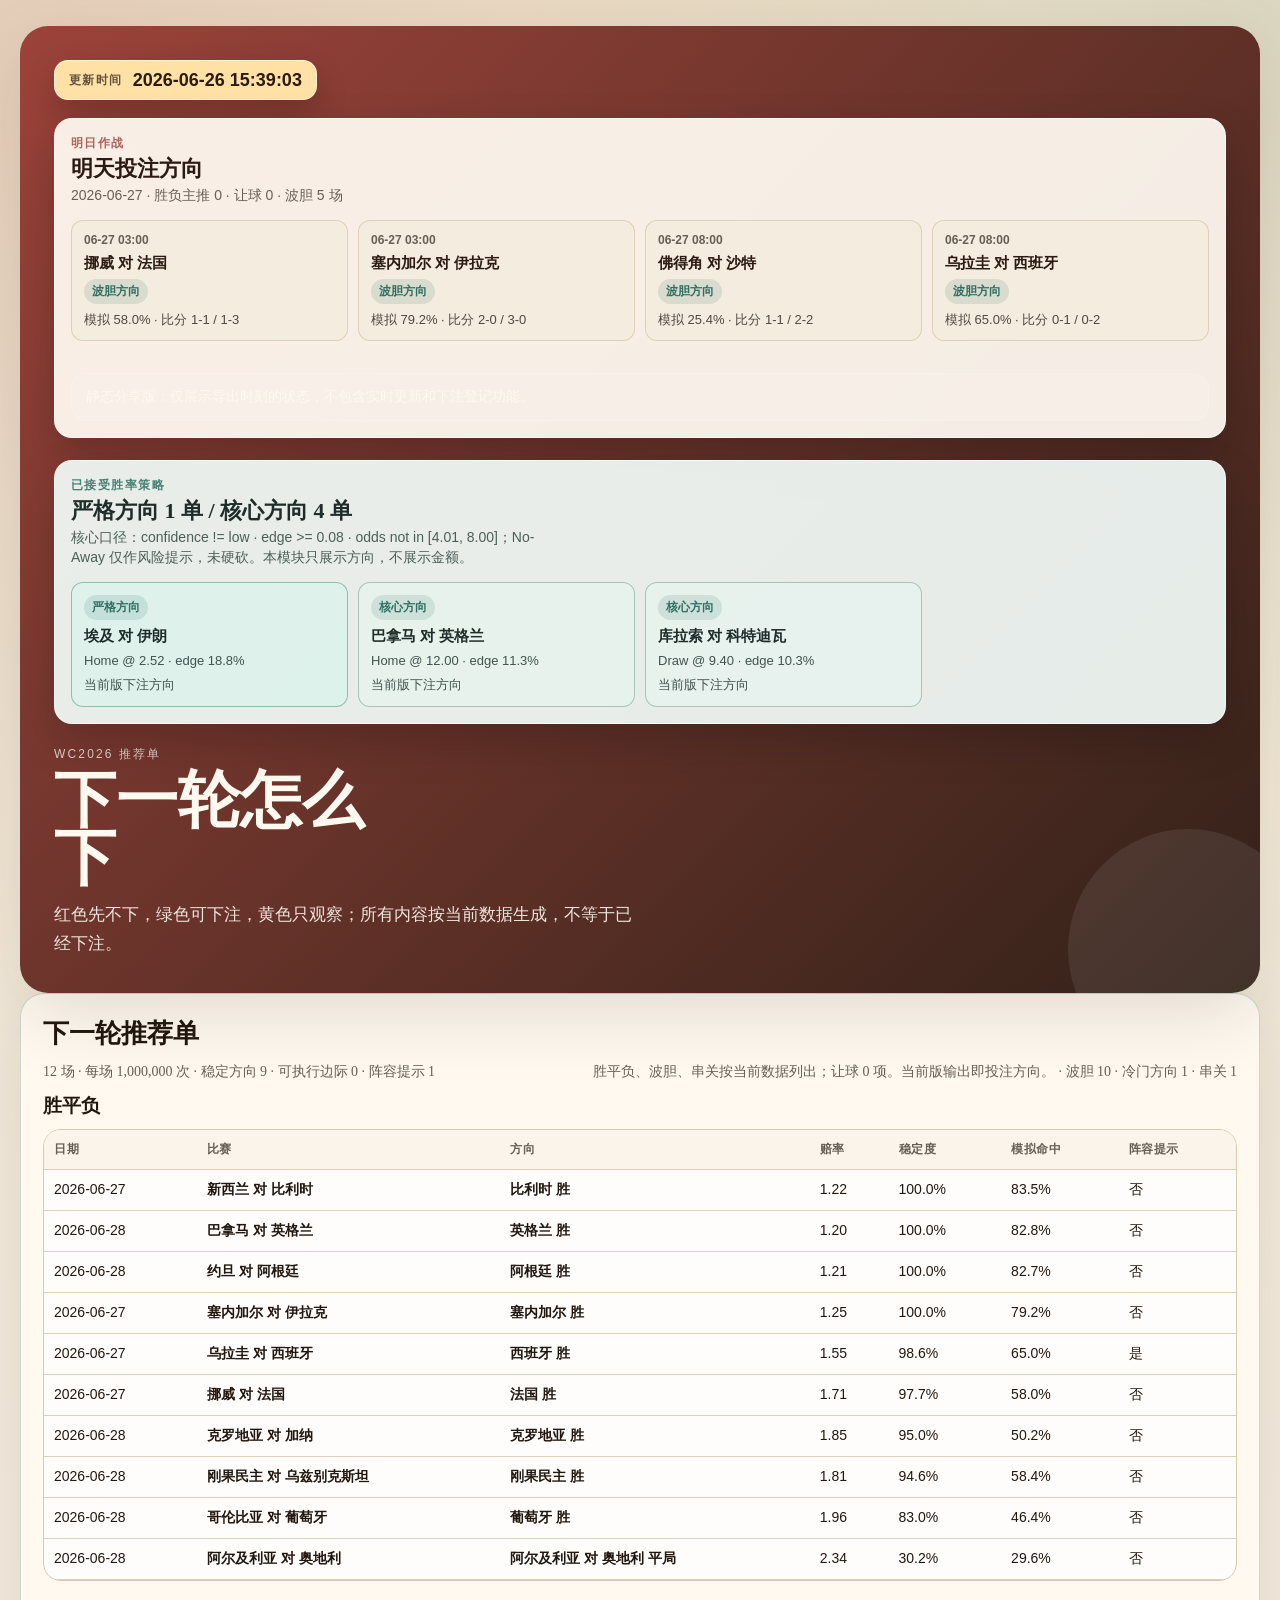
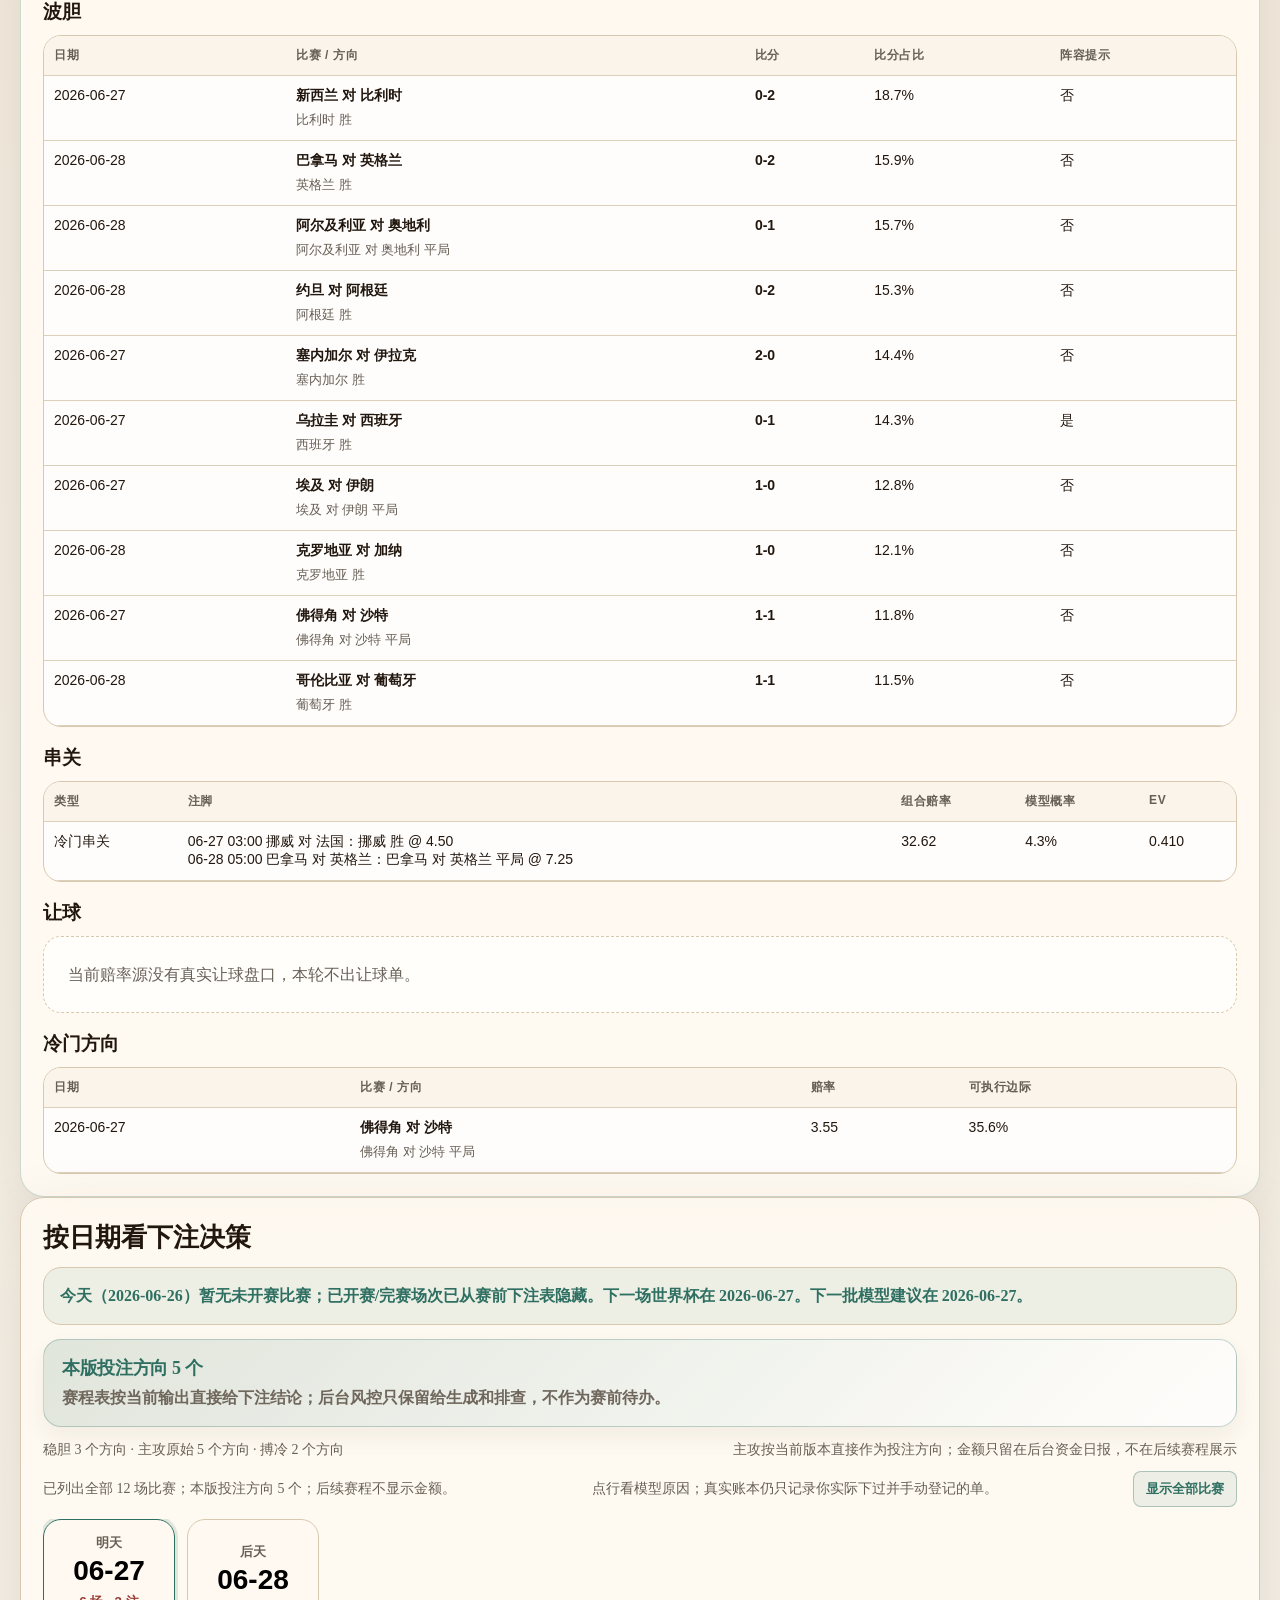
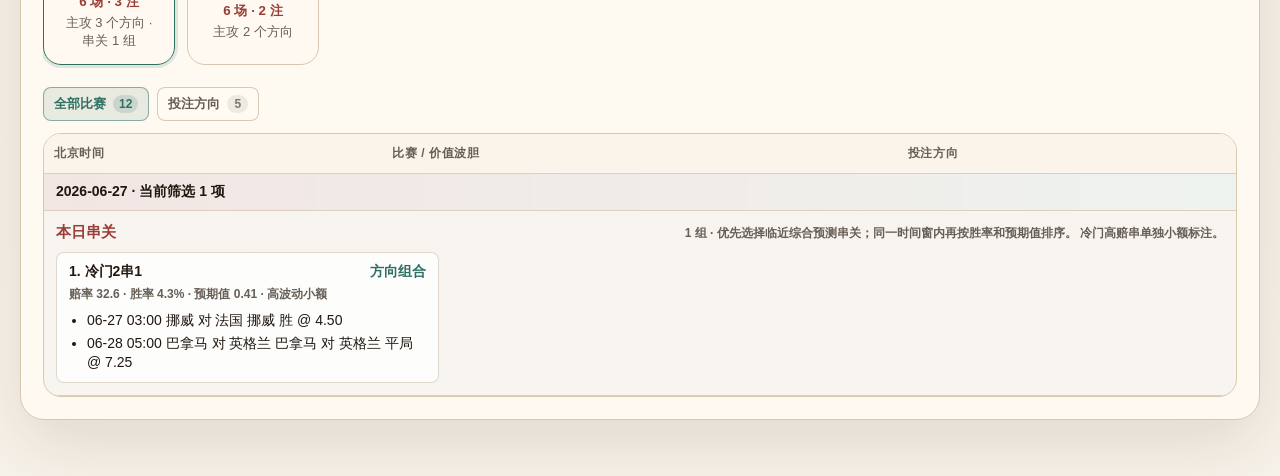
==== commit ad1d80c5: "Refresh dashboard after June 26 matches Co-Authored-By: Claude Opus 4.7 <noreply@anthropic.com>" ====
--- a/index.html
+++ b/index.html
@@ -165,9 +165,9 @@
     <section class="hero">
       <div class="hero-updated">
         <span>更新时间</span>
-        <strong>2026-06-25 11:11:53</strong>
+        <strong>2026-06-26 15:39:03</strong>
       </div>
-      <section class="tomorrow-advice-hero" aria-label="明天下注建议"><div class="tomorrow-advice-head"><span>明日作战</span><strong>明天投注方向</strong><p>2026-06-26 · 胜负主推 0 · 让球 0 · 波胆 5 场</p></div><div class="tomorrow-advice-grid"><article class="tomorrow-advice-card"><span class="tomorrow-advice-time">06-26 04:00</span><strong>库拉索 对 科特迪瓦</strong><span class="tomorrow-advice-badge advice-watch">波胆方向</span><p>模拟 84.1% · 比分 0-2 / 0-3</p></article><article class="tomorrow-advice-card"><span class="tomorrow-advice-time">06-26 04:00</span><strong>厄瓜多尔 对 德国</strong><span class="tomorrow-advice-badge advice-watch">波胆方向</span><p>模拟 56.4% · 比分 0-1 / 1-2</p></article><article class="tomorrow-advice-card"><span class="tomorrow-advice-time">06-26 07:00</span><strong>日本 对 瑞典</strong><span class="tomorrow-advice-badge advice-watch">波胆方向</span><p>模拟 51.6% · 比分 1-1 / 2-1</p></article><article class="tomorrow-advice-card"><span class="tomorrow-advice-time">06-26 07:00</span><strong>突尼斯 对 荷兰</strong><span class="tomorrow-advice-badge advice-watch">波胆方向</span><p>模拟 85.0% · 比分 0-2 / 0-3</p></article></div><div class="share-note">静态分享版：仅展示导出时刻的状态，不包含实时更新和下注登记功能。</div>
+      <section class="tomorrow-advice-hero" aria-label="明天下注建议"><div class="tomorrow-advice-head"><span>明日作战</span><strong>明天投注方向</strong><p>2026-06-27 · 胜负主推 0 · 让球 0 · 波胆 5 场</p></div><div class="tomorrow-advice-grid"><article class="tomorrow-advice-card"><span class="tomorrow-advice-time">06-27 03:00</span><strong>挪威 对 法国</strong><span class="tomorrow-advice-badge advice-watch">波胆方向</span><p>模拟 58.0% · 比分 1-1 / 1-3</p></article><article class="tomorrow-advice-card"><span class="tomorrow-advice-time">06-27 03:00</span><strong>塞内加尔 对 伊拉克</strong><span class="tomorrow-advice-badge advice-watch">波胆方向</span><p>模拟 79.2% · 比分 2-0 / 3-0</p></article><article class="tomorrow-advice-card"><span class="tomorrow-advice-time">06-27 08:00</span><strong>佛得角 对 沙特</strong><span class="tomorrow-advice-badge advice-watch">波胆方向</span><p>模拟 25.4% · 比分 1-1 / 2-2</p></article><article class="tomorrow-advice-card"><span class="tomorrow-advice-time">06-27 08:00</span><strong>乌拉圭 对 西班牙</strong><span class="tomorrow-advice-badge advice-watch">波胆方向</span><p>模拟 65.0% · 比分 0-1 / 0-2</p></article></div><div class="share-note">静态分享版：仅展示导出时刻的状态，不包含实时更新和下注登记功能。</div>
     </section>
       <section class="win-rate-policy-hero" aria-label="已接受胜率执行策略"><div class="win-rate-policy-head"><span>已接受胜率策略</span><strong>严格方向 1 单 / 核心方向 4 单</strong><p>核心口径：confidence != low · edge &gt;= 0.08 · odds not in [4.01, 8.00]；No-Away 仅作风险提示，未硬砍。本模块只展示方向，不展示金额。</p></div><div class="win-rate-policy-grid"><article class="win-rate-policy-card win-rate-policy-card--strict"><span class="win-rate-policy-tag">严格方向</span><strong>埃及 对 伊朗</strong><p>Home @ 2.52 · edge 18.8%</p><small>当前版下注方向</small></article><article class="win-rate-policy-card"><span class="win-rate-policy-tag">核心方向</span><strong>巴拿马 对 英格兰</strong><p>Home @ 12.00 · edge 11.3%</p><small>当前版下注方向</small></article><article class="win-rate-policy-card"><span class="win-rate-policy-tag">核心方向</span><strong>库拉索 对 科特迪瓦</strong><p>Draw @ 9.40 · edge 10.3%</p><small>当前版下注方向</small></article></div></section>
       <div class="eyebrow">WC2026 推荐单</div>
@@ -175,15 +175,15 @@
       <p class="hero-copy">当前版本直接给投注方向；后续赛程不展示金额，真实账本只记录你实际下过并手动登记的单。</p>
     </section>
 
-    <section class="panel simulation-panel"><h2>下一轮推荐单</h2><div class="match-browser__meta simulation-meta"><div>18 场 · 每场 1,000,000 次 · 稳定方向 14 · 可执行边际 0 · 阵容提示 3</div><div>胜平负、波胆、串关按当前数据列出；让球 0 项。当前版输出即投注方向。 · 波胆 14 · 冷门方向 1 · 串关 5</div></div><div class="simulation-block"><h3>胜平负</h3><div class="table-wrap table-wrap--fit"><table><thead><tr><th>日期</th><th>比赛</th><th>方向</th><th>赔率</th><th>稳定度</th><th>模拟命中</th><th>阵容提示</th></tr></thead><tbody><tr><td>2026-06-26</td><td><strong>突尼斯 对 荷兰</strong></td><td><strong>荷兰 胜</strong></td><td>1.16</td><td>100.0%</td><td>85.0%</td><td>否</td></tr><tr><td>2026-06-26</td><td><strong>库拉索 对 科特迪瓦</strong></td><td><strong>科特迪瓦 胜</strong></td><td>1.19</td><td>100.0%</td><td>84.1%</td><td>否</td></tr><tr><td>2026-06-27</td><td><strong>新西兰 对 比利时</strong></td><td><strong>比利时 胜</strong></td><td>1.22</td><td>100.0%</td><td>83.5%</td><td>否</td></tr><tr><td>2026-06-28</td><td><strong>巴拿马 对 英格兰</strong></td><td><strong>英格兰 胜</strong></td><td>1.20</td><td>100.0%</td><td>82.8%</td><td>否</td></tr><tr><td>2026-06-28</td><td><strong>约旦 对 阿根廷</strong></td><td><strong>阿根廷 胜</strong></td><td>1.21</td><td>100.0%</td><td>82.7%</td><td>否</td></tr><tr><td>2026-06-27</td><td><strong>塞内加尔 对 伊拉克</strong></td><td><strong>塞内加尔 胜</strong></td><td>1.25</td><td>100.0%</td><td>79.2%</td><td>否</td></tr><tr><td>2026-06-27</td><td><strong>乌拉圭 对 西班牙</strong></td><td><strong>西班牙 胜</strong></td><td>1.55</td><td>98.6%</td><td>65.0%</td><td>是</td></tr><tr><td>2026-06-27</td><td><strong>挪威 对 法国</strong></td><td><strong>法国 胜</strong></td><td>1.71</td><td>97.7%</td><td>58.0%</td><td>否</td></tr><tr><td>2026-06-26</td><td><strong>厄瓜多尔 对 德国</strong></td><td><strong>德国 胜</strong></td><td>1.90</td><td>96.4%</td><td>56.4%</td><td>否</td></tr><tr><td>2026-06-28</td><td><strong>克罗地亚 对 加纳</strong></td><td><strong>克罗地亚 胜</strong></td><td>1.85</td><td>95.0%</td><td>50.2%</td><td>否</td></tr></tbody></table></div></div><div class="simulation-block"><h3>波胆</h3><div class="table-wrap table-wrap--fit"><table><thead><tr><th>日期</th><th>比赛 / 方向</th><th>比分</th><th>比分占比</th><th>阵容提示</th></tr></thead><tbody><tr><td>2026-06-26</td><td><strong>库拉索 对 科特迪瓦</strong><div class="summary-note">科特迪瓦 胜</div></td><td><strong>0-3</strong></td><td>18.7%</td><td>否</td></tr><tr><td>2026-06-27</td><td><strong>新西兰 对 比利时</strong><div class="summary-note">比利时 胜</div></td><td><strong>0-2</strong></td><td>18.7%</td><td>否</td></tr><tr><td>2026-06-26</td><td><strong>突尼斯 对 荷兰</strong><div class="summary-note">荷兰 胜</div></td><td><strong>0-2</strong></td><td>18.5%</td><td>否</td></tr><tr><td>2026-06-26</td><td><strong>巴拉圭 对 澳大利亚</strong><div class="summary-note">巴拉圭 对 澳大利亚 平局</div></td><td><strong>0-0</strong></td><td>18.2%</td><td>否</td></tr><tr><td>2026-06-28</td><td><strong>巴拿马 对 英格兰</strong><div class="summary-note">英格兰 胜</div></td><td><strong>0-2</strong></td><td>15.9%</td><td>否</td></tr><tr><td>2026-06-28</td><td><strong>阿尔及利亚 对 奥地利</strong><div class="summary-note">阿尔及利亚 对 奥地利 平局</div></td><td><strong>0-1</strong></td><td>15.7%</td><td>否</td></tr><tr><td>2026-06-28</td><td><strong>约旦 对 阿根廷</strong><div class="summary-note">阿根廷 胜</div></td><td><strong>0-2</strong></td><td>15.3%</td><td>否</td></tr><tr><td>2026-06-27</td><td><strong>塞内加尔 对 伊拉克</strong><div class="summary-note">塞内加尔 胜</div></td><td><strong>2-0</strong></td><td>14.4%</td><td>否</td></tr><tr><td>2026-06-27</td><td><strong>乌拉圭 对 西班牙</strong><div class="summary-note">西班牙 胜</div></td><td><strong>0-1</strong></td><td>14.3%</td><td>是</td></tr><tr><td>2026-06-27</td><td><strong>埃及 对 伊朗</strong><div class="summary-note">埃及 对 伊朗 平局</div></td><td><strong>1-0</strong></td><td>12.8%</td><td>否</td></tr></tbody></table></div></div><div class="simulation-block"><h3>串关</h3><div class="table-wrap table-wrap--fit"><table><thead><tr><th>类型</th><th>注脚</th><th>组合赔率</th><th>模型概率</th><th>EV</th></tr></thead><tbody><tr><td>普通串关</td><td>06-27 03:00 挪威 对 法国：挪威 胜 @ 4.92<br>06-27 11:00 埃及 对 伊朗：埃及 胜 @ 2.58</td><td>12.69</td><td>20.5%</td><td>1.609</td></tr><tr><td>普通串关</td><td>06-27 03:00 挪威 对 法国：挪威 胜 @ 4.92<br>06-27 11:00 埃及 对 伊朗：埃及 胜 @ 2.58<br>06-28 05:00 克罗地亚 对 加纳：克罗地亚 胜 @ 1.85</td><td>23.48</td><td>13.0%</td><td>2.061</td></tr><tr><td>冷门串关</td><td>06-26 07:00 日本 对 瑞典：瑞典 胜 @ 3.75<br>06-28 05:00 巴拿马 对 英格兰：巴拿马 对 英格兰 平局 @ 7.25</td><td>27.19</td><td>5.1%</td><td>0.381</td></tr><tr><td>冷门串关</td><td>06-27 03:00 挪威 对 法国：挪威 胜 @ 4.50<br>06-28 05:00 巴拿马 对 英格兰：巴拿马 对 英格兰 平局 @ 7.25</td><td>32.62</td><td>4.3%</td><td>0.410</td></tr><tr><td>冷门串关</td><td>06-26 10:00 土耳其 对 美国：土耳其 对 美国 平局 @ 3.80<br>06-28 05:00 巴拿马 对 英格兰：巴拿马 对 英格兰 平局 @ 7.25</td><td>27.55</td><td>4.9%</td><td>0.357</td></tr></tbody></table></div></div><div class="simulation-block"><h3>让球</h3><div class="detail-empty">当前赔率源没有真实让球盘口，本轮不出让球单。</div></div><div class="simulation-block"><h3>冷门方向</h3><div class="table-wrap table-wrap--fit"><table><thead><tr><th>日期</th><th>比赛 / 方向</th><th>赔率</th><th>可执行边际</th></tr></thead><tbody><tr><td>2026-06-27</td><td><strong>佛得角 对 沙特</strong><div class="summary-note">佛得角 对 沙特 平局</div></td><td>3.55</td><td>35.6%</td></tr></tbody></table></div></div></section>
+    <section class="panel simulation-panel"><h2>下一轮推荐单</h2><div class="match-browser__meta simulation-meta"><div>12 场 · 每场 1,000,000 次 · 稳定方向 9 · 可执行边际 0 · 阵容提示 1</div><div>胜平负、波胆、串关按当前数据列出；让球 0 项。当前版输出即投注方向。 · 波胆 10 · 冷门方向 1 · 串关 1</div></div><div class="simulation-block"><h3>胜平负</h3><div class="table-wrap table-wrap--fit"><table><thead><tr><th>日期</th><th>比赛</th><th>方向</th><th>赔率</th><th>稳定度</th><th>模拟命中</th><th>阵容提示</th></tr></thead><tbody><tr><td>2026-06-27</td><td><strong>新西兰 对 比利时</strong></td><td><strong>比利时 胜</strong></td><td>1.22</td><td>100.0%</td><td>83.5%</td><td>否</td></tr><tr><td>2026-06-28</td><td><strong>巴拿马 对 英格兰</strong></td><td><strong>英格兰 胜</strong></td><td>1.20</td><td>100.0%</td><td>82.8%</td><td>否</td></tr><tr><td>2026-06-28</td><td><strong>约旦 对 阿根廷</strong></td><td><strong>阿根廷 胜</strong></td><td>1.21</td><td>100.0%</td><td>82.7%</td><td>否</td></tr><tr><td>2026-06-27</td><td><strong>塞内加尔 对 伊拉克</strong></td><td><strong>塞内加尔 胜</strong></td><td>1.25</td><td>100.0%</td><td>79.2%</td><td>否</td></tr><tr><td>2026-06-27</td><td><strong>乌拉圭 对 西班牙</strong></td><td><strong>西班牙 胜</strong></td><td>1.55</td><td>98.6%</td><td>65.0%</td><td>是</td></tr><tr><td>2026-06-27</td><td><strong>挪威 对 法国</strong></td><td><strong>法国 胜</strong></td><td>1.71</td><td>97.7%</td><td>58.0%</td><td>否</td></tr><tr><td>2026-06-28</td><td><strong>克罗地亚 对 加纳</strong></td><td><strong>克罗地亚 胜</strong></td><td>1.85</td><td>95.0%</td><td>50.2%</td><td>否</td></tr><tr><td>2026-06-28</td><td><strong>刚果民主 对 乌兹别克斯坦</strong></td><td><strong>刚果民主 胜</strong></td><td>1.81</td><td>94.6%</td><td>58.4%</td><td>否</td></tr><tr><td>2026-06-28</td><td><strong>哥伦比亚 对 葡萄牙</strong></td><td><strong>葡萄牙 胜</strong></td><td>1.96</td><td>83.0%</td><td>46.4%</td><td>否</td></tr><tr><td>2026-06-28</td><td><strong>阿尔及利亚 对 奥地利</strong></td><td><strong>阿尔及利亚 对 奥地利 平局</strong></td><td>2.34</td><td>30.2%</td><td>29.6%</td><td>否</td></tr></tbody></table></div></div><div class="simulation-block"><h3>波胆</h3><div class="table-wrap table-wrap--fit"><table><thead><tr><th>日期</th><th>比赛 / 方向</th><th>比分</th><th>比分占比</th><th>阵容提示</th></tr></thead><tbody><tr><td>2026-06-27</td><td><strong>新西兰 对 比利时</strong><div class="summary-note">比利时 胜</div></td><td><strong>0-2</strong></td><td>18.7%</td><td>否</td></tr><tr><td>2026-06-28</td><td><strong>巴拿马 对 英格兰</strong><div class="summary-note">英格兰 胜</div></td><td><strong>0-2</strong></td><td>15.9%</td><td>否</td></tr><tr><td>2026-06-28</td><td><strong>阿尔及利亚 对 奥地利</strong><div class="summary-note">阿尔及利亚 对 奥地利 平局</div></td><td><strong>0-1</strong></td><td>15.7%</td><td>否</td></tr><tr><td>2026-06-28</td><td><strong>约旦 对 阿根廷</strong><div class="summary-note">阿根廷 胜</div></td><td><strong>0-2</strong></td><td>15.3%</td><td>否</td></tr><tr><td>2026-06-27</td><td><strong>塞内加尔 对 伊拉克</strong><div class="summary-note">塞内加尔 胜</div></td><td><strong>2-0</strong></td><td>14.4%</td><td>否</td></tr><tr><td>2026-06-27</td><td><strong>乌拉圭 对 西班牙</strong><div class="summary-note">西班牙 胜</div></td><td><strong>0-1</strong></td><td>14.3%</td><td>是</td></tr><tr><td>2026-06-27</td><td><strong>埃及 对 伊朗</strong><div class="summary-note">埃及 对 伊朗 平局</div></td><td><strong>1-0</strong></td><td>12.8%</td><td>否</td></tr><tr><td>2026-06-28</td><td><strong>克罗地亚 对 加纳</strong><div class="summary-note">克罗地亚 胜</div></td><td><strong>1-0</strong></td><td>12.1%</td><td>否</td></tr><tr><td>2026-06-27</td><td><strong>佛得角 对 沙特</strong><div class="summary-note">佛得角 对 沙特 平局</div></td><td><strong>1-1</strong></td><td>11.8%</td><td>否</td></tr><tr><td>2026-06-28</td><td><strong>哥伦比亚 对 葡萄牙</strong><div class="summary-note">葡萄牙 胜</div></td><td><strong>1-1</strong></td><td>11.5%</td><td>否</td></tr></tbody></table></div></div><div class="simulation-block"><h3>串关</h3><div class="table-wrap table-wrap--fit"><table><thead><tr><th>类型</th><th>注脚</th><th>组合赔率</th><th>模型概率</th><th>EV</th></tr></thead><tbody><tr><td>冷门串关</td><td>06-27 03:00 挪威 对 法国：挪威 胜 @ 4.50<br>06-28 05:00 巴拿马 对 英格兰：巴拿马 对 英格兰 平局 @ 7.25</td><td>32.62</td><td>4.3%</td><td>0.410</td></tr></tbody></table></div></div><div class="simulation-block"><h3>让球</h3><div class="detail-empty">当前赔率源没有真实让球盘口，本轮不出让球单。</div></div><div class="simulation-block"><h3>冷门方向</h3><div class="table-wrap table-wrap--fit"><table><thead><tr><th>日期</th><th>比赛 / 方向</th><th>赔率</th><th>可执行边际</th></tr></thead><tbody><tr><td>2026-06-27</td><td><strong>佛得角 对 沙特</strong><div class="summary-note">佛得角 对 沙特 平局</div></td><td>3.55</td><td>35.6%</td></tr></tbody></table></div></div></section>
 
     <section class="panel">
       <h2>按日期看下注决策</h2>
-      <div class="detail-empty dashboard-today-note">今天（2026-06-25）暂无未开赛比赛；已开赛/完赛场次已从赛前下注表隐藏。下一场世界杯在 2026-06-26。下一批模型建议在 2026-06-26。</div><div class="execution-guard-banner execution-guard-banner--open"><strong>本版投注方向 8 个</strong><span>赛程表按当前输出直接给下注结论；后台风控只保留给生成和排查，不作为赛前待办。</span></div><div class="match-browser__meta play-mode-summary"><div>稳胆 2 个方向 · 主攻原始 8 个方向 · 搏冷 7 个方向</div><div>主攻按当前版本直接作为投注方向；金额只留在后台资金日报，不在后续赛程展示</div></div><div class="match-browser__meta"><div>已列出全部 18 场比赛；本版投注方向 8 个；后续赛程不显示金额。</div><div>点行看模型原因；真实账本仍只记录你实际下过并手动登记的单。</div><button id="recommendation-clear-filter" class="calendar-clear-button" type="button" hidden>显示全部比赛</button></div><div class="recommendation-calendar" role="group" aria-label="按日期筛选"><button class="recommendation-day" type="button" data-recommendation-date="2026-06-26" aria-pressed="false" aria-label="筛选 2026-06-26 的比赛"><span class="recommendation-day__tag">明天</span><strong class="recommendation-day__date">06-26</strong><span class="recommendation-day__action">6 场 · 3 注</span><span class="recommendation-day__stake">主攻 3 个方向 · 串关 2 组</span></button><button class="recommendation-day" type="button" data-recommendation-date="2026-06-27" aria-pressed="false" aria-label="筛选 2026-06-27 的比赛"><span class="recommendation-day__tag">后天</span><strong class="recommendation-day__date">06-27</strong><span class="recommendation-day__action">6 场 · 3 注</span><span class="recommendation-day__stake">主攻 3 个方向 · 串关 3 组</span></button><button class="recommendation-day" type="button" data-recommendation-date="2026-06-28" aria-pressed="false" aria-label="筛选 2026-06-28 的比赛"><span class="recommendation-day__tag">周日</span><strong class="recommendation-day__date">06-28</strong><span class="recommendation-day__action">6 场 · 2 注</span><span class="recommendation-day__stake">主攻 2 个方向</span></button></div><div class="recommendation-filter-bar" role="group" aria-label="方向筛选"><button class="recommendation-filter-button is-active" type="button" data-recommendation-filter="all" aria-pressed="true">全部比赛<span>18</span></button><button class="recommendation-filter-button" type="button" data-recommendation-filter="bet" aria-pressed="false">投注方向<span>8</span></button></div><div class="table-wrap table-wrap--fit"><table><thead><tr><th>北京时间</th><th>比赛 / 价值波胆</th><th>投注方向</th></tr></thead><tbody id="recommendation-schedule-body"><tr class="match-day-row" data-role="day" data-match-date="2026-06-26" data-day-label="2026-06-26" data-default-text="2026-06-26 · 6 场比赛 · 3 个投注方向 · 串关 2 组"><td colspan="3">2026-06-26 · 6 场比赛 · 3 个投注方向 · 串关 2 组</td></tr><tr class="recommendation-row recommendation-row--sideplay" data-role="item" data-has-bet="false" data-triage-bucket="sideplay" data-action-state="sideplay" data-stake="0" data-match-date="2026-06-26"><td colspan="3"><div class="daily-parlay-block"><div class="daily-parlay-block__title"><strong>本日串关</strong><span>2 组 · 优先选择临近综合预测串关；同一时间窗内再按胜率和预期值排序。 冷门高赔串单独小额标注。</span></div><div class="daily-parlay-grid"><article class="daily-parlay-card"><div class="daily-parlay-card__head"><strong>1. 冷门2串1</strong><span>方向组合</span></div><div class="daily-parlay-card__meta">赔率 27.2 · 胜率 5.1% · 预期值 0.38 · 高波动小额</div><ul><li>06-26 07:00 日本 对 瑞典 瑞典 胜 @ 3.75</li><li>06-28 05:00 巴拿马 对 英格兰 巴拿马 对 英格兰 平局 @ 7.25</li></ul></article><article class="daily-parlay-card"><div class="daily-parlay-card__head"><strong>2. 冷门2串1</strong><span>方向组合</span></div><div class="daily-parlay-card__meta">赔率 27.6 · 胜率 4.9% · 预期值 0.36 · 高波动小额</div><ul><li>06-26 10:00 土耳其 对 美国 土耳其 对 美国 平局 @ 3.80</li><li>06-28 05:00 巴拿马 对 英格兰 巴拿马 对 英格兰 平局 @ 7.25</li></ul></article></div></div></td></tr><tr class="recommendation-row recommendation-row--pick" role="button" tabindex="0" data-role="item" data-has-bet="true" data-triage-bucket="pause_review" data-action-state="blocked" data-stake="29.00" data-kickoff-utc="2026-06-25T20:00:00" data-detail-id="recommendation-detail-2" aria-expanded="false" data-match-date="2026-06-26"><td>2026-06-26 04:00</td><td><strong>库拉索 对 科特迪瓦</strong><div class="summary-note">世界杯 · 小组赛 · Philadelphia Stadium</div><div class="correct-score-strip"><span class="correct-score-label">价值波胆</span><span class="correct-score-chip"><strong>0-3</strong><span>16.1% · 客胜</span></span><span class="correct-score-chip"><strong>0-2</strong><span>20.0% · 客胜</span></span><span class="correct-score-chip"><strong>0-1</strong><span>15.8% · 客胜</span></span></div><div class="summary-note"><strong>赛果 科特迪瓦 胜 · 波胆 0-3 · 只做波胆 · 强信心</strong></div><div class="summary-note">综合实力差 科特迪瓦+26；预期进球 库拉索 0.3-2.4 科特迪瓦；豪门核心1人，五大联赛2人：多特蒙德、吉达国民、Brighton</div></td><td><strong>下注方向：科特迪瓦 胜</strong><div class="summary-note">只做波胆 · 胜率 83% · 波胆 0-3 · @ 1.19</div><div class="summary-note">综合实力差 科特迪瓦+26；预期进球 库拉索 0.3-2.4 科特迪瓦；豪门核心1人，五大联赛2人：多特蒙德、吉达国民、Brighton</div><div class="summary-note">原价值方向：库拉索 对 科特迪瓦 平局 平局 @ 8.80</div></td></tr><tr class="recommendation-detail-row" data-detail-id="recommendation-detail-2" data-match-date="2026-06-26" data-triage-bucket="pause_review" hidden><td colspan="3"><div class="recommendation-detail-panel"><div class="recommendation-detail-head"><strong>库拉索 对 科特迪瓦</strong><span>库拉索 对 科特迪瓦 平局</span></div><div class="detail-summary recommendation-detail-summary"><div class="summary-card recommendation-detail-card"><span>执行结论</span><strong><span class="status-badge status-go">投注方向</span></strong><div class="summary-note">按当前版本输出作为投注方向；金额不在后续赛程展示。</div></div><div class="summary-card recommendation-detail-card"><span>赔率方向</span><strong>平局 @ 8.80</strong><div class="summary-note">Betfair · 优势 10.0% · 信心 中</div></div></div><div class="recommendation-detail-body"><div><h4>主要原因</h4><ul class="recommendation-detail-reasons"><li>盘口方向存在分歧，按当前版投注结论处理</li><li>场馆 费城体育场 为高风险</li><li>开球天气为高风险</li></ul></div><div class="recommendation-result-panel"><h4>方向依据</h4><div class="recommendation-result-grid"><div class="recommendation-result-metric"><span>模型概率</span><strong>21.5%</strong><div class="summary-note">模型判断</div></div><div class="recommendation-result-metric"><span>盘口概率</span><strong>11.4%</strong><div class="summary-note">赔率反推</div></div><div class="recommendation-result-metric"><span>概率优势</span><strong>10.0%</strong><div class="summary-note">模型 - 盘口</div></div><div class="recommendation-result-metric"><span>场馆风险</span><strong>费城体育场（高）</strong></div></div></div></div></div></td></tr><tr class="recommendation-row recommendation-row--watch" data-role="item" data-has-bet="false" data-triage-bucket="no_bet" data-action-state="none" data-stake="0" data-kickoff-utc="2026-06-25T20:00:00" data-match-date="2026-06-26"><td>2026-06-26 04:00</td><td><strong>厄瓜多尔 对 德国</strong><div class="summary-note">世界杯 · 小组赛 · New York / New Jersey Stadium</div><div class="correct-score-strip"><span class="correct-score-label">价值波胆</span><span class="correct-score-chip"><strong>1-2</strong><span>9.9% · 客胜</span></span><span class="correct-score-chip"><strong>0-2</strong><span>10.5% · 客胜</span></span><span class="correct-score-chip"><strong>0-1</strong><span>10.3% · 客胜</span></span></div><div class="summary-note"><strong>赛果 德国 胜 · 波胆 1-2 · 只做波胆 · 中信心</strong></div><div class="summary-note">综合实力差 德国+13；预期进球 厄瓜多尔 0.9-1.8 德国；豪门核心5人，五大联赛5人：拜仁慕尼黑、勒沃库森、拜仁慕尼黑</div></td><td><strong>下注方向：德国 胜</strong><div class="summary-note">只做波胆 · 胜率 54% · 波胆 1-2 · @ 1.90</div><div class="summary-note">综合实力差 德国+13；预期进球 厄瓜多尔 0.9-1.8 德国；豪门核心5人，五大联赛5人：拜仁慕尼黑、勒沃库森、拜仁慕尼黑</div></td></tr><tr class="recommendation-row recommendation-row--pick" role="button" tabindex="0" data-role="item" data-has-bet="true" data-triage-bucket="pause_review" data-action-state="blocked" data-stake="41.00" data-kickoff-utc="2026-06-25T23:00:00" data-detail-id="recommendation-detail-5" aria-expanded="false" data-match-date="2026-06-26"><td>2026-06-26 07:00</td><td><strong>日本 对 瑞典</strong><div class="summary-note">世界杯 · 小组赛 · Dallas Stadium</div><div class="correct-score-strip"><span class="correct-score-label">价值波胆</span><span class="correct-score-chip"><strong>2-1</strong><span>9.7% · 主胜</span></span><span class="correct-score-chip"><strong>1-0</strong><span>9.3% · 主胜</span></span><span class="correct-score-chip"><strong>2-0</strong><span>9.2% · 主胜</span></span></div><div class="summary-note"><strong>赛果 日本 胜 · 波胆 2-1 · 只做波胆 · 中信心</strong></div><div class="summary-note">综合实力差 日本+5；预期进球 日本 1.7-1.1 瑞典；豪门核心2人，五大联赛2人：Brighton、Real Sociedad、利物浦</div></td><td><strong>下注方向：日本 胜</strong><div class="summary-note">只做波胆 · 胜率 51% · 波胆 2-1 · @ 1.98</div><div class="summary-note">综合实力差 日本+5；预期进球 日本 1.7-1.1 瑞典；豪门核心2人，五大联赛2人：Brighton、Real Sociedad、利物浦</div></td></tr><tr class="recommendation-detail-row" data-detail-id="recommendation-detail-5" data-match-date="2026-06-26" data-triage-bucket="pause_review" hidden><td colspan="3"><div class="recommendation-detail-panel"><div class="recommendation-detail-head"><strong>日本 对 瑞典</strong><span>日本 胜</span></div><div class="detail-summary recommendation-detail-summary"><div class="summary-card recommendation-detail-card"><span>执行结论</span><strong><span class="status-badge status-go">投注方向</span></strong><div class="summary-note">按当前版本输出作为投注方向；金额不在后续赛程展示。</div></div><div class="summary-card recommendation-detail-card"><span>赔率方向</span><strong>主胜 @ 1.94</strong><div class="summary-note">Smarkets · 优势 10.1% · 信心 中</div></div></div><div class="recommendation-detail-body"><div><h4>主要原因</h4><ul class="recommendation-detail-reasons"><li>场馆 达拉斯体育场 为高风险</li><li>开球天气为高风险</li><li>三笘薰和南野拓实缺席改变日本进攻</li></ul></div><div class="recommendation-result-panel"><h4>方向依据</h4><div class="recommendation-result-grid"><div class="recommendation-result-metric"><span>模型概率</span><strong>64.1%</strong><div class="summary-note">模型判断</div></div><div class="recommendation-result-metric"><span>盘口概率</span><strong>51.5%</strong><div class="summary-note">赔率反推</div></div><div class="recommendation-result-metric"><span>概率优势</span><strong>10.1%</strong><div class="summary-note">模型 - 盘口</div></div><div class="recommendation-result-metric"><span>场馆风险</span><strong>达拉斯体育场（高）</strong></div></div></div></div></div></td></tr><tr class="recommendation-row recommendation-row--watch" data-role="item" data-has-bet="false" data-triage-bucket="no_bet" data-action-state="none" data-stake="0" data-kickoff-utc="2026-06-25T23:00:00" data-match-date="2026-06-26"><td>2026-06-26 07:00</td><td><strong>突尼斯 对 荷兰</strong><div class="summary-note">世界杯 · 小组赛 · Kansas City Stadium</div><div class="correct-score-strip"><span class="correct-score-label">价值波胆</span><span class="correct-score-chip"><strong>0-3</strong><span>16.5% · 客胜</span></span><span class="correct-score-chip"><strong>0-2</strong><span>19.9% · 客胜</span></span><span class="correct-score-chip"><strong>0-1</strong><span>15.2% · 客胜</span></span></div><div class="summary-note"><strong>赛果 荷兰 胜 · 波胆 0-3 · 只做波胆 · 强信心</strong></div><div class="summary-note">综合实力差 荷兰+12；预期进球 突尼斯 0.3-2.5 荷兰；豪门核心3人，五大联赛4人：利物浦、巴塞罗那、利物浦</div></td><td><strong>下注方向：荷兰 胜</strong><div class="summary-note">只做波胆 · 胜率 86% · 波胆 0-3 · @ 1.16</div><div class="summary-note">综合实力差 荷兰+12；预期进球 突尼斯 0.3-2.5 荷兰；豪门核心3人，五大联赛4人：利物浦、巴塞罗那、利物浦</div></td></tr><tr class="recommendation-row recommendation-row--watch" data-role="item" data-has-bet="false" data-triage-bucket="no_bet" data-action-state="none" data-stake="0" data-kickoff-utc="2026-06-26T02:00:00" data-match-date="2026-06-26"><td>2026-06-26 10:00</td><td><strong>巴拉圭 对 澳大利亚</strong><div class="summary-note">世界杯 · 小组赛</div><div class="correct-score-strip"><span class="correct-score-label">价值波胆</span><span class="correct-score-chip"><strong>1-1</strong><span>15.1% · 平局</span></span><span class="correct-score-chip"><strong>0-0</strong><span>20.2% · 平局</span></span></div><div class="summary-note"><strong>赛果 巴拉圭 对 澳大利亚 平局 · 波胆 1-1 · 只做波胆 · 弱信心</strong></div><div class="summary-note">双方综合实力接近；预期进球 巴拉圭 0.9-0.8 澳大利亚；核心俱乐部：Newcastle United、Brighton、Palmeiras</div></td><td><strong>下注方向：巴拉圭 对 澳大利亚 平局</strong><div class="summary-note">只做波胆 · 胜率 34% · 波胆 1-1 · @ 2.35</div><div class="summary-note">双方综合实力接近；预期进球 巴拉圭 0.9-0.8 澳大利亚；核心俱乐部：Newcastle United、Brighton、Palmeiras</div></td></tr><tr class="recommendation-row recommendation-row--pick" role="button" tabindex="0" data-role="item" data-has-bet="true" data-triage-bucket="cut_now" data-action-state="blocked" data-stake="19.00" data-kickoff-utc="2026-06-26T02:00:00" data-detail-id="recommendation-detail-9" aria-expanded="false" data-match-date="2026-06-26"><td>2026-06-26 10:00</td><td><strong>土耳其 对 美国</strong><div class="summary-note">世界杯 · 小组赛 · Los Angeles Stadium</div><div class="correct-score-strip"><span class="correct-score-label">价值波胆</span><span class="correct-score-chip"><strong>1-2</strong><span>9.7% · 客胜</span></span><span class="correct-score-chip"><strong>1-2</strong><span>9.7% · 客胜</span></span><span class="correct-score-chip"><strong>1-2</strong><span>9.7% · 客胜</span></span></div><div class="summary-note"><strong>赛果 美国 胜 · 波胆 1-2 · 只做波胆 · 中信心</strong></div><div class="summary-note">综合实力差 美国+5；预期进球 土耳其 1.1-1.7 美国；豪门核心2人，五大联赛4人：AC米兰、尤文图斯、摩纳哥</div></td><td><strong>下注方向：美国 胜</strong><div class="summary-note">只做波胆 · 胜率 49% · 波胆 1-2 · @ 2.00</div><div class="summary-note">综合实力差 美国+5；预期进球 土耳其 1.1-1.7 美国；豪门核心2人，五大联赛4人：AC米兰、尤文图斯、摩纳哥</div><div class="summary-note">原价值方向：土耳其 胜 主胜 @ 3.75</div></td></tr><tr class="recommendation-detail-row" data-detail-id="recommendation-detail-9" data-match-date="2026-06-26" data-triage-bucket="cut_now" hidden><td colspan="3"><div class="recommendation-detail-panel"><div class="recommendation-detail-head"><strong>土耳其 对 美国</strong><span>土耳其 胜</span></div><div class="detail-summary recommendation-detail-summary"><div class="summary-card recommendation-detail-card"><span>执行结论</span><strong><span class="status-badge status-go">投注方向</span></strong><div class="summary-note">按当前版本输出作为投注方向；金额不在后续赛程展示。</div></div><div class="summary-card recommendation-detail-card"><span>赔率方向</span><strong>主胜 @ 3.75</strong><div class="summary-note">Smarkets · 优势 7.8% · 信心 低</div></div></div><div class="recommendation-detail-body"><div><h4>主要原因</h4><ul class="recommendation-detail-reasons"><li>盘口方向存在分歧，按当前版投注结论处理</li><li>当前优势 7.8% 未达到 8%</li></ul></div><div class="recommendation-result-panel"><h4>方向依据</h4><div class="recommendation-result-grid"><div class="recommendation-result-metric"><span>模型概率</span><strong>33.4%</strong><div class="summary-note">模型判断</div></div><div class="recommendation-result-metric"><span>盘口概率</span><strong>26.7%</strong><div class="summary-note">赔率反推</div></div><div class="recommendation-result-metric"><span>概率优势</span><strong>7.8%</strong><div class="summary-note">模型 - 盘口</div></div><div class="recommendation-result-metric"><span>场馆风险</span><strong>洛杉矶体育场（低）</strong></div></div></div></div></div></td></tr><tr class="match-day-row" data-role="day" data-match-date="2026-06-27" data-day-label="2026-06-27" data-default-text="2026-06-27 · 6 场比赛 · 3 个投注方向 · 串关 3 组"><td colspan="3">2026-06-27 · 6 场比赛 · 3 个投注方向 · 串关 3 组</td></tr><tr class="recommendation-row recommendation-row--sideplay" data-role="item" data-has-bet="false" data-triage-bucket="sideplay" data-action-state="sideplay" data-stake="0" data-match-date="2026-06-27"><td colspan="3"><div class="daily-parlay-block"><div class="daily-parlay-block__title"><strong>本日串关</strong><span>3 组 · 优先选择临近综合预测串关；同一时间窗内再按胜率和预期值排序。 冷门高赔串单独小额标注。</span></div><div class="daily-parlay-grid"><article class="daily-parlay-card"><div class="daily-parlay-card__head"><strong>1. 冷门2串1</strong><span>方向组合</span></div><div class="daily-parlay-card__meta">赔率 32.6 · 胜率 4.3% · 预期值 0.41 · 高波动小额</div><ul><li>06-27 03:00 挪威 对 法国 挪威 胜 @ 4.50</li><li>06-28 05:00 巴拿马 对 英格兰 巴拿马 对 英格兰 平局 @ 7.25</li></ul></article><article class="daily-parlay-card"><div class="daily-parlay-card__head"><strong>2. 3串1</strong><span>方向组合</span></div><div class="daily-parlay-card__meta">赔率 23.5 · 胜率 13.0% · 预期值 2.06</div><ul><li>06-27 03:00 挪威 对 法国 挪威 胜 @ 4.92</li><li>06-27 11:00 埃及 对 伊朗 埃及 胜 @ 2.58</li><li>06-28 05:00 克罗地亚 对 加纳 克罗地亚 胜 @ 1.85</li></ul></article><article class="daily-parlay-card"><div class="daily-parlay-card__head"><strong>3. 2串1</strong><span>方向组合</span></div><div class="daily-parlay-card__meta">赔率 12.7 · 胜率 20.5% · 预期值 1.61</div><ul><li>06-27 03:00 挪威 对 法国 挪威 胜 @ 4.92</li><li>06-27 11:00 埃及 对 伊朗 埃及 胜 @ 2.58</li></ul></article></div></div></td></tr><tr class="recommendation-row recommendation-row--pick" role="button" tabindex="0" data-role="item" data-has-bet="true" data-triage-bucket="priority_watch" data-action-state="waiting" data-stake="49.00" data-kickoff-utc="2026-06-26T19:00:00" data-detail-id="recommendation-detail-13" aria-expanded="false" data-match-date="2026-06-27"><td>2026-06-27 03:00</td><td><strong>挪威 对 法国</strong><div class="summary-note">世界杯 · 小组赛 · Boston Stadium</div><div class="correct-score-strip"><span class="correct-score-label">价值波胆</span><span class="correct-score-chip"><strong>1-3</strong><span>6.6% · 客胜</span></span><span class="correct-score-chip"><strong>1-2</strong><span>10.1% · 客胜</span></span><span class="correct-score-chip"><strong>1-2</strong><span>10.1% · 客胜</span></span></div><div class="summary-note"><strong>赛果 法国 胜 · 波胆 1-3 · 只做波胆 · 中信心</strong></div><div class="summary-note">综合实力差 法国+13；预期进球 挪威 1.1-2.0 法国；豪门核心5人，五大联赛5人：皇家马德里、皇家马德里、马德里竞技</div></td><td><strong>下注方向：法国 胜</strong><div class="summary-note">只做波胆 · 胜率 56% · 波胆 1-3 · @ 1.71</div><div class="summary-note">综合实力差 法国+13；预期进球 挪威 1.1-2.0 法国；豪门核心5人，五大联赛5人：皇家马德里、皇家马德里、马德里竞技</div><div class="summary-note">原价值方向：挪威 胜 主胜 @ 4.90</div></td></tr><tr class="recommendation-detail-row" data-detail-id="recommendation-detail-13" data-match-date="2026-06-27" data-triage-bucket="priority_watch" hidden><td colspan="3"><div class="recommendation-detail-panel"><div class="recommendation-detail-head"><strong>挪威 对 法国</strong><span>挪威 胜</span></div><div class="detail-summary recommendation-detail-summary"><div class="summary-card recommendation-detail-card"><span>执行结论</span><strong><span class="status-badge status-go">投注方向</span></strong><div class="summary-note">按当前版本输出作为投注方向；金额不在后续赛程展示。</div></div><div class="summary-card recommendation-detail-card"><span>赔率方向</span><strong>主胜 @ 4.90</strong><div class="summary-note">Smarkets · 优势 17.6% · 信心 高</div></div></div><div class="recommendation-detail-body"><div><h4>主要原因</h4><ul class="recommendation-detail-reasons"><li>阵容、天气和盘口价已计入当前版判断</li></ul></div><div class="recommendation-result-panel"><h4>方向依据</h4><div class="recommendation-result-grid"><div class="recommendation-result-metric"><span>模型概率</span><strong>37.5%</strong><div class="summary-note">模型判断</div></div><div class="recommendation-result-metric"><span>盘口概率</span><strong>20.4%</strong><div class="summary-note">赔率反推</div></div><div class="recommendation-result-metric"><span>概率优势</span><strong>17.6%</strong><div class="summary-note">模型 - 盘口</div></div><div class="recommendation-result-metric"><span>场馆风险</span><strong>波士顿体育场（中）</strong></div></div></div></div></div></td></tr><tr class="recommendation-row recommendation-row--pick" role="button" tabindex="0" data-role="item" data-has-bet="true" data-triage-bucket="pause_review" data-action-state="blocked" data-stake="21.00" data-kickoff-utc="2026-06-26T19:00:00" data-detail-id="recommendation-detail-15" aria-expanded="false" data-match-date="2026-06-27"><td>2026-06-27 03:00</td><td><strong>塞内加尔 对 伊拉克</strong><div class="summary-note">世界杯 · 小组赛</div><div class="correct-score-strip"><span class="correct-score-label">价值波胆</span><span class="correct-score-chip"><strong>3-0</strong><span>13.0% · 主胜</span></span><span class="correct-score-chip"><strong>2-0</strong><span>15.7% · 主胜</span></span><span class="correct-score-chip"><strong>2-0</strong><span>15.7% · 主胜</span></span></div><div class="summary-note"><strong>赛果 塞内加尔 胜 · 波胆 3-0 · 只做波胆 · 强信心</strong></div><div class="summary-note">综合实力差 塞内加尔+16；预期进球 塞内加尔 2.5-0.5 伊拉克；五大联赛2人：Al-Nassr、切尔西、利雅得新月</div></td><td><strong>下注方向：塞内加尔 胜</strong><div class="summary-note">只做波胆 · 胜率 79% · 波胆 3-0 · @ 1.25</div><div class="summary-note">综合实力差 塞内加尔+16；预期进球 塞内加尔 2.5-0.5 伊拉克；五大联赛2人：Al-Nassr、切尔西、利雅得新月</div><div class="summary-note">原价值方向：塞内加尔 对 伊拉克 平局 平局 @ 7.20</div></td></tr><tr class="recommendation-detail-row" data-detail-id="recommendation-detail-15" data-match-date="2026-06-27" data-triage-bucket="pause_review" hidden><td colspan="3"><div class="recommendation-detail-panel"><div class="recommendation-detail-head"><strong>塞内加尔 对 伊拉克</strong><span>塞内加尔 对 伊拉克 平局</span></div><div class="detail-summary recommendation-detail-summary"><div class="summary-card recommendation-detail-card"><span>执行结论</span><strong><span class="status-badge status-go">投注方向</span></strong><div class="summary-note">按当前版本输出作为投注方向；金额不在后续赛程展示。</div></div><div class="summary-card recommendation-detail-card"><span>赔率方向</span><strong>平局 @ 7.20</strong><div class="summary-note">Betfair · 优势 7.5% · 信心 低</div></div></div><div class="recommendation-detail-body"><div><h4>主要原因</h4><ul class="recommendation-detail-reasons"><li>盘口方向存在分歧，按当前版投注结论处理</li><li>当前优势 8.1% 偏薄</li><li>天气不确定性已计入风险折扣</li></ul></div><div class="recommendation-result-panel"><h4>方向依据</h4><div class="recommendation-result-grid"><div class="recommendation-result-metric"><span>模型概率</span><strong>21.8%</strong><div class="summary-note">模型判断</div></div><div class="recommendation-result-metric"><span>盘口概率</span><strong>13.9%</strong><div class="summary-note">赔率反推</div></div><div class="recommendation-result-metric"><span>概率优势</span><strong>7.5%</strong><div class="summary-note">模型 - 盘口</div></div><div class="recommendation-result-metric"><span>场馆风险</span><strong>-</strong></div></div></div></div></div></td></tr><tr class="recommendation-row recommendation-row--watch" data-role="item" data-has-bet="false" data-triage-bucket="no_bet" data-action-state="none" data-stake="0" data-kickoff-utc="2026-06-27T00:00:00" data-match-date="2026-06-27"><td>2026-06-27 08:00</td><td><strong>佛得角 对 沙特阿拉伯</strong><div class="summary-note">世界杯 · 小组赛 · Houston Stadium</div><div class="correct-score-strip"><span class="correct-score-label">价值波胆</span><span class="correct-score-chip"><strong>2-2</strong><span>5.4% · 平局</span></span><span class="correct-score-chip"><strong>1-1</strong><span>14.3% · 平局</span></span><span class="correct-score-chip"><strong>0-0</strong><span>8.9% · 平局</span></span></div><div class="summary-note"><strong>赛果 佛得角 对 沙特 平局 · 波胆 2-2 · 只做波胆 · 弱信心</strong></div><div class="summary-note">双方综合实力接近；预期进球 佛得角 1.4-1.2 沙特；核心俱乐部：利雅得胜利、葡萄牙体育、雅典AEK</div></td><td><strong>下注方向：佛得角 对 沙特 平局</strong><div class="summary-note">只做波胆 · 胜率 27% · 波胆 2-2 · @ 3.55</div><div class="summary-note">双方综合实力接近；预期进球 佛得角 1.4-1.2 沙特；核心俱乐部：利雅得胜利、葡萄牙体育、雅典AEK</div></td></tr><tr class="recommendation-row recommendation-row--watch" data-role="item" data-has-bet="false" data-triage-bucket="no_bet" data-action-state="none" data-stake="0" data-kickoff-utc="2026-06-27T00:00:00" data-match-date="2026-06-27"><td>2026-06-27 08:00</td><td><strong>乌拉圭 对 西班牙</strong><div class="summary-note">世界杯 · 小组赛</div><div class="correct-score-strip"><span class="correct-score-label">价值波胆</span><span class="correct-score-chip"><strong>0-2</strong><span>14.0% · 客胜</span></span><span class="correct-score-chip"><strong>0-2</strong><span>14.0% · 客胜</span></span><span class="correct-score-chip"><strong>0-2</strong><span>14.0% · 客胜</span></span></div><div class="summary-note"><strong>赛果 西班牙 胜 · 波胆 0-2 · 只做波胆 · 强信心</strong></div><div class="summary-note">综合实力差 西班牙+7；预期进球 乌拉圭 0.7-1.8 西班牙；豪门核心4人，五大联赛4人：曼城、巴塞罗那、巴塞罗那</div></td><td><strong>下注方向：西班牙 胜</strong><div class="summary-note">只做波胆 · 胜率 64% · 波胆 0-2 · @ 1.55</div><div class="summary-note">综合实力差 西班牙+7；预期进球 乌拉圭 0.7-1.8 西班牙；豪门核心4人，五大联赛4人：曼城、巴塞罗那、巴塞罗那</div></td></tr><tr class="recommendation-row recommendation-row--pick" role="button" tabindex="0" data-role="item" data-has-bet="true" data-triage-bucket="priority_watch" data-action-state="waiting" data-stake="44.00" data-kickoff-utc="2026-06-27T03:00:00" data-detail-id="recommendation-detail-19" aria-expanded="false" data-match-date="2026-06-27"><td>2026-06-27 11:00</td><td><strong>埃及 对 伊朗</strong><div class="summary-note">世界杯 · 小组赛 · Seattle Stadium</div><div class="correct-score-strip"><span class="correct-score-label">价值波胆</span><span class="correct-score-chip"><strong>1-1</strong><span>15.1% · 平局</span></span><span class="correct-score-chip"><strong>1-1</strong><span>15.1% · 平局</span></span><span class="correct-score-chip"><strong>0-0</strong><span>12.2% · 平局</span></span></div><div class="summary-note"><strong>赛果 埃及 对 伊朗 平局 · 波胆 1-1 · 只做波胆 · 弱信心</strong></div><div class="summary-note">双方综合实力接近；预期进球 埃及 1.3-1.0 伊朗；豪门核心1人，五大联赛2人：利物浦、法兰克福、特拉布宗体育</div></td><td><strong>下注方向：埃及 对 伊朗 平局</strong><div class="summary-note">只做波胆 · 胜率 29% · 波胆 1-1 · @ 2.75</div><div class="summary-note">双方综合实力接近；预期进球 埃及 1.3-1.0 伊朗；豪门核心1人，五大联赛2人：利物浦、法兰克福、特拉布宗体育</div><div class="summary-note">原价值方向：埃及 胜 主胜 @ 2.58</div></td></tr><tr class="recommendation-detail-row" data-detail-id="recommendation-detail-19" data-match-date="2026-06-27" data-triage-bucket="priority_watch" hidden><td colspan="3"><div class="recommendation-detail-panel"><div class="recommendation-detail-head"><strong>埃及 对 伊朗</strong><span>埃及 胜</span></div><div class="detail-summary recommendation-detail-summary"><div class="summary-card recommendation-detail-card"><span>执行结论</span><strong><span class="status-badge status-go">投注方向</span></strong><div class="summary-note">按当前版本输出作为投注方向；金额不在后续赛程展示。</div></div><div class="summary-card recommendation-detail-card"><span>赔率方向</span><strong>主胜 @ 2.58</strong><div class="summary-note">Betfair · 优势 19.6% · 信心 高</div></div></div><div class="recommendation-detail-body"><div><h4>主要原因</h4><ul class="recommendation-detail-reasons"><li>阵容、天气和盘口价已计入当前版判断</li></ul></div><div class="recommendation-result-panel"><h4>方向依据</h4><div class="recommendation-result-grid"><div class="recommendation-result-metric"><span>模型概率</span><strong>54.9%</strong><div class="summary-note">模型判断</div></div><div class="recommendation-result-metric"><span>盘口概率</span><strong>38.8%</strong><div class="summary-note">赔率反推</div></div><div class="recommendation-result-metric"><span>概率优势</span><strong>19.6%</strong><div class="summary-note">模型 - 盘口</div></div><div class="recommendation-result-metric"><span>场馆风险</span><strong>西雅图体育场（低）</strong></div></div></div></div></div></td></tr><tr class="recommendation-row recommendation-row--watch" data-role="item" data-has-bet="false" data-triage-bucket="no_bet" data-action-state="none" data-stake="0" data-kickoff-utc="2026-06-27T03:00:00" data-match-date="2026-06-27"><td>2026-06-27 11:00</td><td><strong>新西兰 对 比利时</strong><div class="summary-note">世界杯 · 小组赛 · BC Place</div><div class="correct-score-strip"><span class="correct-score-label">价值波胆</span><span class="correct-score-chip"><strong>0-3</strong><span>16.0% · 客胜</span></span><span class="correct-score-chip"><strong>0-2</strong><span>20.1% · 客胜</span></span><span class="correct-score-chip"><strong>0-2</strong><span>20.1% · 客胜</span></span></div><div class="summary-note"><strong>赛果 比利时 胜 · 波胆 0-3 · 只做波胆 · 强信心</strong></div><div class="summary-note">综合实力差 比利时+17；预期进球 新西兰 0.3-2.4 比利时；豪门核心3人，五大联赛4人：曼城、Roma、曼城</div></td><td><strong>下注方向：比利时 胜</strong><div class="summary-note">只做波胆 · 胜率 83% · 波胆 0-3 · @ 1.22</div><div class="summary-note">综合实力差 比利时+17；预期进球 新西兰 0.3-2.4 比利时；豪门核心3人，五大联赛4人：曼城、Roma、曼城</div></td></tr><tr class="match-day-row" data-role="day" data-match-date="2026-06-28" data-day-label="2026-06-28" data-default-text="2026-06-28 · 6 场比赛 · 2 个投注方向"><td colspan="3">2026-06-28 · 6 场比赛 · 2 个投注方向</td></tr><tr class="recommendation-row recommendation-row--sideplay recommendation-row--sideplay-empty" data-role="item" data-has-bet="false" data-triage-bucket="sideplay" data-action-state="sideplay" data-stake="0" data-match-date="2026-06-28"><td colspan="3"><div class="daily-parlay-block daily-parlay-block--empty"><div class="daily-parlay-block__title"><strong>本日串关</strong><span>暂无合规串关</span></div><div class="daily-parlay-empty-note">可串方向只有 1 场：克罗地亚 对 加纳投注方向；至少需要 2 场。</div></div></td></tr><tr class="recommendation-row recommendation-row--pick" role="button" tabindex="0" data-role="item" data-has-bet="true" data-triage-bucket="standard_watch" data-action-state="waiting" data-stake="39.00" data-kickoff-utc="2026-06-27T21:00:00" data-detail-id="recommendation-detail-24" aria-expanded="false" data-match-date="2026-06-28"><td>2026-06-28 05:00</td><td><strong>克罗地亚 对 加纳</strong><div class="summary-note">世界杯 · 小组赛 · Philadelphia Stadium</div><div class="correct-score-strip"><span class="correct-score-label">价值波胆</span><span class="correct-score-chip"><strong>2-1</strong><span>9.4% · 主胜</span></span><span class="correct-score-chip"><strong>1-0</strong><span>10.7% · 主胜</span></span><span class="correct-score-chip"><strong>1-0</strong><span>10.7% · 主胜</span></span></div><div class="summary-note"><strong>赛果 克罗地亚 胜 · 波胆 2-1 · 只做波胆 · 中信心</strong></div><div class="summary-note">综合实力差 克罗地亚+4；预期进球 克罗地亚 1.5-1.0 加纳；豪门核心3人，五大联赛3人：皇家马德里、曼城、曼城</div></td><td><strong>下注方向：克罗地亚 胜</strong><div class="summary-note">只做波胆 · 胜率 54% · 波胆 2-1 · @ 1.85</div><div class="summary-note">综合实力差 克罗地亚+4；预期进球 克罗地亚 1.5-1.0 加纳；豪门核心3人，五大联赛3人：皇家马德里、曼城、曼城</div></td></tr><tr class="recommendation-detail-row" data-detail-id="recommendation-detail-24" data-match-date="2026-06-28" data-triage-bucket="standard_watch" hidden><td colspan="3"><div class="recommendation-detail-panel"><div class="recommendation-detail-head"><strong>克罗地亚 对 加纳</strong><span>克罗地亚 胜</span></div><div class="detail-summary recommendation-detail-summary"><div class="summary-card recommendation-detail-card"><span>执行结论</span><strong><span class="status-badge status-go">投注方向</span></strong><div class="summary-note">按当前版本输出作为投注方向；金额不在后续赛程展示。</div></div><div class="summary-card recommendation-detail-card"><span>赔率方向</span><strong>主胜 @ 1.85</strong><div class="summary-note">Betfair · 优势 13.4% · 信心 低</div></div></div><div class="recommendation-detail-body"><div><h4>主要原因</h4><ul class="recommendation-detail-reasons"><li>阵容、天气和盘口价已计入当前版判断</li></ul></div><div class="recommendation-result-panel"><h4>方向依据</h4><div class="recommendation-result-grid"><div class="recommendation-result-metric"><span>模型概率</span><strong>63.4%</strong><div class="summary-note">模型判断</div></div><div class="recommendation-result-metric"><span>盘口概率</span><strong>54.0%</strong><div class="summary-note">赔率反推</div></div><div class="recommendation-result-metric"><span>概率优势</span><strong>13.4%</strong><div class="summary-note">模型 - 盘口</div></div><div class="recommendation-result-metric"><span>场馆风险</span><strong>费城体育场（中）</strong></div></div></div></div></div></td></tr><tr class="recommendation-row recommendation-row--watch" data-role="item" data-has-bet="false" data-triage-bucket="no_bet" data-action-state="none" data-stake="0" data-kickoff-utc="2026-06-27T21:00:00" data-match-date="2026-06-28"><td>2026-06-28 05:00</td><td><strong>巴拿马 对 英格兰</strong><div class="summary-note">世界杯 · 小组赛</div><div class="correct-score-strip"><span class="correct-score-label">价值波胆</span><span class="correct-score-chip"><strong>0-3</strong><span>15.0% · 客胜</span></span><span class="correct-score-chip"><strong>0-2</strong><span>17.6% · 客胜</span></span><span class="correct-score-chip"><strong>0-2</strong><span>17.6% · 客胜</span></span></div><div class="summary-note"><strong>赛果 英格兰 胜 · 波胆 0-3 · 只做波胆 · 强信心</strong></div><div class="summary-note">综合实力差 英格兰+24；预期进球 巴拿马 0.4-2.5 英格兰；豪门核心5人，五大联赛5人：皇家马德里、拜仁慕尼黑、阿森纳</div></td><td><strong>下注方向：英格兰 胜</strong><div class="summary-note">只做波胆 · 胜率 81% · 波胆 0-3 · @ 1.20</div><div class="summary-note">综合实力差 英格兰+24；预期进球 巴拿马 0.4-2.5 英格兰；豪门核心5人，五大联赛5人：皇家马德里、拜仁慕尼黑、阿森纳</div></td></tr><tr class="recommendation-row recommendation-row--watch" data-role="item" data-has-bet="false" data-triage-bucket="no_bet" data-action-state="none" data-stake="0" data-kickoff-utc="2026-06-27T23:30:00" data-match-date="2026-06-28"><td>2026-06-28 07:30</td><td><strong>哥伦比亚 对 葡萄牙</strong><div class="summary-note">世界杯 · 小组赛</div><div class="correct-score-strip"><span class="correct-score-label">价值波胆</span><span class="correct-score-chip"><strong>1-2</strong><span>9.3% · 客胜</span></span><span class="correct-score-chip"><strong>1-2</strong><span>9.3% · 客胜</span></span><span class="correct-score-chip"><strong>1-2</strong><span>9.3% · 客胜</span></span></div><div class="summary-note"><strong>赛果 葡萄牙 胜 · 波胆 1-2 · 只做波胆 · 弱信心</strong></div><div class="summary-note">综合实力差 葡萄牙+5；预期进球 哥伦比亚 1.1-1.5 葡萄牙；豪门核心3人，五大联赛4人：曼联、AC米兰、曼城</div></td><td><strong>下注方向：葡萄牙 胜</strong><div class="summary-note">只做波胆 · 胜率 51% · 波胆 1-2 · @ 1.96</div><div class="summary-note">综合实力差 葡萄牙+5；预期进球 哥伦比亚 1.1-1.5 葡萄牙；豪门核心3人，五大联赛4人：曼联、AC米兰、曼城</div></td></tr><tr class="recommendation-row recommendation-row--watch" data-role="item" data-has-bet="false" data-triage-bucket="no_bet" data-action-state="none" data-stake="0" data-kickoff-utc="2026-06-27T23:30:00" data-match-date="2026-06-28"><td>2026-06-28 07:30</td><td><strong>刚果（金） 对 乌兹别克斯坦</strong><div class="summary-note">世界杯 · 小组赛</div><div class="correct-score-strip"><span class="correct-score-label">价值波胆</span><span class="correct-score-chip"><strong>2-1</strong><span>10.1% · 主胜</span></span><span class="correct-score-chip"><strong>2-0</strong><span>10.4% · 主胜</span></span><span class="correct-score-chip"><strong>2-0</strong><span>10.4% · 主胜</span></span></div><div class="summary-note"><strong>赛果 刚果民主 胜 · 波胆 2-1 · 只做波胆 · 中信心</strong></div><div class="summary-note">综合实力差 刚果民主+7；预期进球 刚果民主 1.9-1.0 乌兹别克斯坦；核心俱乐部：Brentford、Braga、Marseille</div></td><td><strong>下注方向：刚果民主 胜</strong><div class="summary-note">只做波胆 · 胜率 54% · 波胆 2-1 · @ 1.81</div><div class="summary-note">综合实力差 刚果民主+7；预期进球 刚果民主 1.9-1.0 乌兹别克斯坦；核心俱乐部：Brentford、Braga、Marseille</div></td></tr><tr class="recommendation-row recommendation-row--watch" data-role="item" data-has-bet="false" data-triage-bucket="no_bet" data-action-state="none" data-stake="0" data-kickoff-utc="2026-06-28T02:00:00" data-match-date="2026-06-28"><td>2026-06-28 10:00</td><td><strong>阿尔及利亚 对 奥地利</strong><div class="summary-note">世界杯 · 小组赛</div><div class="correct-score-strip"><span class="correct-score-label">价值波胆</span><span class="correct-score-chip"><strong>1-1</strong><span>15.0% · 平局</span></span><span class="correct-score-chip"><strong>0-0</strong><span>15.8% · 平局</span></span><span class="correct-score-chip"><strong>1-1</strong><span>15.0% · 平局</span></span></div><div class="summary-note"><strong>赛果 阿尔及利亚 对 奥地利 平局 · 波胆 1-1 · 只做波胆 · 弱信心</strong></div><div class="summary-note">双方综合实力接近；预期进球 阿尔及利亚 0.8-1.2 奥地利；豪门核心2人，五大联赛3人：Lyon、Rennes、AC米兰</div></td><td><strong>下注方向：阿尔及利亚 对 奥地利 平局</strong><div class="summary-note">只做波胆 · 胜率 33% · 波胆 1-1 · @ 2.34</div><div class="summary-note">双方综合实力接近；预期进球 阿尔及利亚 0.8-1.2 奥地利；豪门核心2人，五大联赛3人：Lyon、Rennes、AC米兰</div></td></tr><tr class="recommendation-row recommendation-row--pick" role="button" tabindex="0" data-role="item" data-has-bet="true" data-triage-bucket="cut_now" data-action-state="blocked" data-stake="22.00" data-kickoff-utc="2026-06-28T02:00:00" data-detail-id="recommendation-detail-30" aria-expanded="false" data-match-date="2026-06-28"><td>2026-06-28 10:00</td><td><strong>约旦 对 阿根廷</strong><div class="summary-note">世界杯 · 小组赛 · Dallas Stadium</div><div class="correct-score-strip"><span class="correct-score-label">价值波胆</span><span class="correct-score-chip"><strong>0-4</strong><span>9.5% · 客胜</span></span><span class="correct-score-chip"><strong>0-2</strong><span>17.0% · 客胜</span></span><span class="correct-score-chip"><strong>0-2</strong><span>17.0% · 客胜</span></span></div><div class="summary-note"><strong>赛果 阿根廷 胜 · 波胆 0-4 · 只做波胆 · 强信心</strong></div><div class="summary-note">综合实力差 阿根廷+26；预期进球 约旦 0.4-2.6 阿根廷；豪门核心2人，五大联赛5人：迈阿密国际、国际米兰、曼城</div></td><td><strong>下注方向：阿根廷 胜</strong><div class="summary-note">只做波胆 · 胜率 81% · 波胆 0-4 · @ 1.21</div><div class="summary-note">综合实力差 阿根廷+26；预期进球 约旦 0.4-2.6 阿根廷；豪门核心2人，五大联赛5人：迈阿密国际、国际米兰、曼城</div><div class="summary-note">原价值方向：约旦 对 阿根廷 平局 平局 @ 8.20</div></td></tr><tr class="recommendation-detail-row" data-detail-id="recommendation-detail-30" data-match-date="2026-06-28" data-triage-bucket="cut_now" hidden><td colspan="3"><div class="recommendation-detail-panel"><div class="recommendation-detail-head"><strong>约旦 对 阿根廷</strong><span>约旦 对 阿根廷 平局</span></div><div class="detail-summary recommendation-detail-summary"><div class="summary-card recommendation-detail-card"><span>执行结论</span><strong><span class="status-badge status-go">投注方向</span></strong><div class="summary-note">按当前版本输出作为投注方向；金额不在后续赛程展示。</div></div><div class="summary-card recommendation-detail-card"><span>赔率方向</span><strong>平局 @ 8.20</strong><div class="summary-note">Betfair · 优势 7.5% · 信心 低</div></div></div><div class="recommendation-detail-body"><div><h4>主要原因</h4><ul class="recommendation-detail-reasons"><li>盘口方向存在分歧，按当前版投注结论处理</li><li>当前优势 7.5% 未达到 8%</li><li>场馆 达拉斯体育场 为高风险</li><li>开球天气为高风险</li><li>亚赞-奈马特因前交叉韧带伤病落选</li></ul></div><div class="recommendation-result-panel"><h4>方向依据</h4><div class="recommendation-result-grid"><div class="recommendation-result-metric"><span>模型概率</span><strong>20.5%</strong><div class="summary-note">模型判断</div></div><div class="recommendation-result-metric"><span>盘口概率</span><strong>12.2%</strong><div class="summary-note">赔率反推</div></div><div class="recommendation-result-metric"><span>概率优势</span><strong>7.5%</strong><div class="summary-note">模型 - 盘口</div></div><div class="recommendation-result-metric"><span>场馆风险</span><strong>达拉斯体育场（高）</strong></div></div></div></div></div></td></tr></tbody></table></div>
+      <div class="detail-empty dashboard-today-note">今天（2026-06-26）暂无未开赛比赛；已开赛/完赛场次已从赛前下注表隐藏。下一场世界杯在 2026-06-27。下一批模型建议在 2026-06-27。</div><div class="execution-guard-banner execution-guard-banner--open"><strong>本版投注方向 5 个</strong><span>赛程表按当前输出直接给下注结论；后台风控只保留给生成和排查，不作为赛前待办。</span></div><div class="match-browser__meta play-mode-summary"><div>稳胆 3 个方向 · 主攻原始 5 个方向 · 搏冷 2 个方向</div><div>主攻按当前版本直接作为投注方向；金额只留在后台资金日报，不在后续赛程展示</div></div><div class="match-browser__meta"><div>已列出全部 12 场比赛；本版投注方向 5 个；后续赛程不显示金额。</div><div>点行看模型原因；真实账本仍只记录你实际下过并手动登记的单。</div><button id="recommendation-clear-filter" class="calendar-clear-button" type="button" hidden>显示全部比赛</button></div><div class="recommendation-calendar" role="group" aria-label="按日期筛选"><button class="recommendation-day" type="button" data-recommendation-date="2026-06-27" aria-pressed="false" aria-label="筛选 2026-06-27 的比赛"><span class="recommendation-day__tag">明天</span><strong class="recommendation-day__date">06-27</strong><span class="recommendation-day__action">6 场 · 3 注</span><span class="recommendation-day__stake">主攻 3 个方向 · 串关 1 组</span></button><button class="recommendation-day" type="button" data-recommendation-date="2026-06-28" aria-pressed="false" aria-label="筛选 2026-06-28 的比赛"><span class="recommendation-day__tag">后天</span><strong class="recommendation-day__date">06-28</strong><span class="recommendation-day__action">6 场 · 2 注</span><span class="recommendation-day__stake">主攻 2 个方向</span></button></div><div class="recommendation-filter-bar" role="group" aria-label="方向筛选"><button class="recommendation-filter-button is-active" type="button" data-recommendation-filter="all" aria-pressed="true">全部比赛<span>12</span></button><button class="recommendation-filter-button" type="button" data-recommendation-filter="bet" aria-pressed="false">投注方向<span>5</span></button></div><div class="table-wrap table-wrap--fit"><table><thead><tr><th>北京时间</th><th>比赛 / 价值波胆</th><th>投注方向</th></tr></thead><tbody id="recommendation-schedule-body"><tr class="match-day-row" data-role="day" data-match-date="2026-06-27" data-day-label="2026-06-27" data-default-text="2026-06-27 · 6 场比赛 · 3 个投注方向 · 串关 1 组"><td colspan="3">2026-06-27 · 6 场比赛 · 3 个投注方向 · 串关 1 组</td></tr><tr class="recommendation-row recommendation-row--sideplay" data-role="item" data-has-bet="false" data-triage-bucket="sideplay" data-action-state="sideplay" data-stake="0" data-match-date="2026-06-27"><td colspan="3"><div class="daily-parlay-block"><div class="daily-parlay-block__title"><strong>本日串关</strong><span>1 组 · 优先选择临近综合预测串关；同一时间窗内再按胜率和预期值排序。 冷门高赔串单独小额标注。</span></div><div class="daily-parlay-grid"><article class="daily-parlay-card"><div class="daily-parlay-card__head"><strong>1. 冷门2串1</strong><span>方向组合</span></div><div class="daily-parlay-card__meta">赔率 32.6 · 胜率 4.3% · 预期值 0.41 · 高波动小额</div><ul><li>06-27 03:00 挪威 对 法国 挪威 胜 @ 4.50</li><li>06-28 05:00 巴拿马 对 英格兰 巴拿马 对 英格兰 平局 @ 7.25</li></ul></article></div></div></td></tr><tr class="recommendation-row recommendation-row--pick" role="button" tabindex="0" data-role="item" data-has-bet="true" data-triage-bucket="pause_review" data-action-state="blocked" data-stake="49.00" data-kickoff-utc="2026-06-26T19:00:00" data-detail-id="recommendation-detail-2" aria-expanded="false" data-match-date="2026-06-27"><td>2026-06-27 03:00</td><td><strong>挪威 对 法国</strong><div class="summary-note">世界杯 · 小组赛 · Boston Stadium</div><div class="correct-score-strip"><span class="correct-score-label">价值波胆</span><span class="correct-score-chip"><strong>1-3</strong><span>6.6% · 客胜</span></span><span class="correct-score-chip"><strong>1-2</strong><span>10.1% · 客胜</span></span><span class="correct-score-chip"><strong>0-2</strong><span>9.5% · 客胜</span></span></div><div class="summary-note"><strong>赛果 法国 胜 · 波胆 1-3 · 只做波胆 · 中信心</strong></div><div class="summary-note">综合实力差 法国+13；预期进球 挪威 1.1-2.0 法国；豪门核心5人，五大联赛5人：皇家马德里、皇家马德里、马德里竞技</div></td><td><strong>下注方向：法国 胜</strong><div class="summary-note">只做波胆 · 胜率 56% · 波胆 1-3 · @ 1.71</div><div class="summary-note">综合实力差 法国+13；预期进球 挪威 1.1-2.0 法国；豪门核心5人，五大联赛5人：皇家马德里、皇家马德里、马德里竞技</div><div class="summary-note">原价值方向：挪威 胜 主胜 @ 4.90</div></td></tr><tr class="recommendation-detail-row" data-detail-id="recommendation-detail-2" data-match-date="2026-06-27" data-triage-bucket="pause_review" hidden><td colspan="3"><div class="recommendation-detail-panel"><div class="recommendation-detail-head"><strong>挪威 对 法国</strong><span>挪威 胜</span></div><div class="detail-summary recommendation-detail-summary"><div class="summary-card recommendation-detail-card"><span>执行结论</span><strong><span class="status-badge status-go">投注方向</span></strong><div class="summary-note">按当前版本输出作为投注方向；金额不在后续赛程展示。</div></div><div class="summary-card recommendation-detail-card"><span>赔率方向</span><strong>主胜 @ 4.90</strong><div class="summary-note">Smarkets · 优势 17.6% · 信心 高</div></div></div><div class="recommendation-detail-body"><div><h4>主要原因</h4><ul class="recommendation-detail-reasons"><li>阵容、天气和盘口价已计入当前版判断</li></ul></div><div class="recommendation-result-panel"><h4>方向依据</h4><div class="recommendation-result-grid"><div class="recommendation-result-metric"><span>模型概率</span><strong>37.5%</strong><div class="summary-note">模型判断</div></div><div class="recommendation-result-metric"><span>盘口概率</span><strong>20.4%</strong><div class="summary-note">赔率反推</div></div><div class="recommendation-result-metric"><span>概率优势</span><strong>17.6%</strong><div class="summary-note">模型 - 盘口</div></div><div class="recommendation-result-metric"><span>场馆风险</span><strong>波士顿体育场（中）</strong></div></div></div></div></div></td></tr><tr class="recommendation-row recommendation-row--pick" role="button" tabindex="0" data-role="item" data-has-bet="true" data-triage-bucket="pause_review" data-action-state="blocked" data-stake="21.00" data-kickoff-utc="2026-06-26T19:00:00" data-detail-id="recommendation-detail-4" aria-expanded="false" data-match-date="2026-06-27"><td>2026-06-27 03:00</td><td><strong>塞内加尔 对 伊拉克</strong><div class="summary-note">世界杯 · 小组赛</div><div class="correct-score-strip"><span class="correct-score-label">价值波胆</span><span class="correct-score-chip"><strong>3-0</strong><span>13.0% · 主胜</span></span><span class="correct-score-chip"><strong>2-0</strong><span>15.7% · 主胜</span></span><span class="correct-score-chip"><strong>1-0</strong><span>11.7% · 主胜</span></span></div><div class="summary-note"><strong>赛果 塞内加尔 胜 · 波胆 3-0 · 只做波胆 · 强信心</strong></div><div class="summary-note">综合实力差 塞内加尔+16；预期进球 塞内加尔 2.5-0.5 伊拉克；五大联赛2人：Al-Nassr、切尔西、利雅得新月</div></td><td><strong>下注方向：塞内加尔 胜</strong><div class="summary-note">只做波胆 · 胜率 79% · 波胆 3-0 · @ 1.25</div><div class="summary-note">综合实力差 塞内加尔+16；预期进球 塞内加尔 2.5-0.5 伊拉克；五大联赛2人：Al-Nassr、切尔西、利雅得新月</div><div class="summary-note">原价值方向：塞内加尔 对 伊拉克 平局 平局 @ 7.20</div></td></tr><tr class="recommendation-detail-row" data-detail-id="recommendation-detail-4" data-match-date="2026-06-27" data-triage-bucket="pause_review" hidden><td colspan="3"><div class="recommendation-detail-panel"><div class="recommendation-detail-head"><strong>塞内加尔 对 伊拉克</strong><span>塞内加尔 对 伊拉克 平局</span></div><div class="detail-summary recommendation-detail-summary"><div class="summary-card recommendation-detail-card"><span>执行结论</span><strong><span class="status-badge status-go">投注方向</span></strong><div class="summary-note">按当前版本输出作为投注方向；金额不在后续赛程展示。</div></div><div class="summary-card recommendation-detail-card"><span>赔率方向</span><strong>平局 @ 7.20</strong><div class="summary-note">Betfair · 优势 7.5% · 信心 低</div></div></div><div class="recommendation-detail-body"><div><h4>主要原因</h4><ul class="recommendation-detail-reasons"><li>盘口方向存在分歧，按当前版投注结论处理</li><li>当前优势 8.1% 偏薄</li><li>天气不确定性已计入风险折扣</li></ul></div><div class="recommendation-result-panel"><h4>方向依据</h4><div class="recommendation-result-grid"><div class="recommendation-result-metric"><span>模型概率</span><strong>21.8%</strong><div class="summary-note">模型判断</div></div><div class="recommendation-result-metric"><span>盘口概率</span><strong>13.9%</strong><div class="summary-note">赔率反推</div></div><div class="recommendation-result-metric"><span>概率优势</span><strong>7.5%</strong><div class="summary-note">模型 - 盘口</div></div><div class="recommendation-result-metric"><span>场馆风险</span><strong>-</strong></div></div></div></div></div></td></tr><tr class="recommendation-row recommendation-row--watch" data-role="item" data-has-bet="false" data-triage-bucket="no_bet" data-action-state="none" data-stake="0" data-kickoff-utc="2026-06-27T00:00:00" data-match-date="2026-06-27"><td>2026-06-27 08:00</td><td><strong>佛得角 对 沙特阿拉伯</strong><div class="summary-note">世界杯 · 小组赛 · Houston Stadium</div><div class="correct-score-strip"><span class="correct-score-label">价值波胆</span><span class="correct-score-chip"><strong>2-2</strong><span>5.4% · 平局</span></span><span class="correct-score-chip"><strong>1-1</strong><span>14.3% · 平局</span></span><span class="correct-score-chip"><strong>0-0</strong><span>8.9% · 平局</span></span></div><div class="summary-note"><strong>赛果 佛得角 对 沙特 平局 · 波胆 2-2 · 只做波胆 · 弱信心</strong></div><div class="summary-note">双方综合实力接近；预期进球 佛得角 1.4-1.2 沙特；核心俱乐部：利雅得胜利、葡萄牙体育、雅典AEK</div></td><td><strong>下注方向：佛得角 对 沙特 平局</strong><div class="summary-note">只做波胆 · 胜率 27% · 波胆 2-2 · @ 3.55</div><div class="summary-note">双方综合实力接近；预期进球 佛得角 1.4-1.2 沙特；核心俱乐部：利雅得胜利、葡萄牙体育、雅典AEK</div></td></tr><tr class="recommendation-row recommendation-row--watch" data-role="item" data-has-bet="false" data-triage-bucket="no_bet" data-action-state="none" data-stake="0" data-kickoff-utc="2026-06-27T00:00:00" data-match-date="2026-06-27"><td>2026-06-27 08:00</td><td><strong>乌拉圭 对 西班牙</strong><div class="summary-note">世界杯 · 小组赛</div><div class="correct-score-strip"><span class="correct-score-label">价值波胆</span><span class="correct-score-chip"><strong>0-2</strong><span>14.0% · 客胜</span></span><span class="correct-score-chip"><strong>0-1</strong><span>13.7% · 客胜</span></span><span class="correct-score-chip"><strong>1-2</strong><span>9.3% · 客胜</span></span></div><div class="summary-note"><strong>赛果 西班牙 胜 · 波胆 0-2 · 只做波胆 · 强信心</strong></div><div class="summary-note">综合实力差 西班牙+7；预期进球 乌拉圭 0.7-1.8 西班牙；豪门核心4人，五大联赛4人：曼城、巴塞罗那、巴塞罗那</div></td><td><strong>下注方向：西班牙 胜</strong><div class="summary-note">只做波胆 · 胜率 64% · 波胆 0-2 · @ 1.55</div><div class="summary-note">综合实力差 西班牙+7；预期进球 乌拉圭 0.7-1.8 西班牙；豪门核心4人，五大联赛4人：曼城、巴塞罗那、巴塞罗那</div></td></tr><tr class="recommendation-row recommendation-row--pick" role="button" tabindex="0" data-role="item" data-has-bet="true" data-triage-bucket="lineup_required" data-action-state="waiting" data-stake="44.00" data-kickoff-utc="2026-06-27T03:00:00" data-detail-id="recommendation-detail-8" aria-expanded="false" data-match-date="2026-06-27"><td>2026-06-27 11:00</td><td><strong>埃及 对 伊朗</strong><div class="summary-note">世界杯 · 小组赛 · Seattle Stadium</div><div class="correct-score-strip"><span class="correct-score-label">价值波胆</span><span class="correct-score-chip"><strong>1-1</strong><span>15.1% · 平局</span></span><span class="correct-score-chip"><strong>0-0</strong><span>12.2% · 平局</span></span></div><div class="summary-note"><strong>赛果 埃及 对 伊朗 平局 · 波胆 1-1 · 只做波胆 · 弱信心</strong></div><div class="summary-note">双方综合实力接近；预期进球 埃及 1.3-1.0 伊朗；豪门核心1人，五大联赛2人：利物浦、法兰克福、特拉布宗体育</div></td><td><strong>下注方向：埃及 对 伊朗 平局</strong><div class="summary-note">只做波胆 · 胜率 29% · 波胆 1-1 · @ 2.75</div><div class="summary-note">双方综合实力接近；预期进球 埃及 1.3-1.0 伊朗；豪门核心1人，五大联赛2人：利物浦、法兰克福、特拉布宗体育</div><div class="summary-note">原价值方向：埃及 胜 主胜 @ 2.58</div></td></tr><tr class="recommendation-detail-row" data-detail-id="recommendation-detail-8" data-match-date="2026-06-27" data-triage-bucket="lineup_required" hidden><td colspan="3"><div class="recommendation-detail-panel"><div class="recommendation-detail-head"><strong>埃及 对 伊朗</strong><span>埃及 胜</span></div><div class="detail-summary recommendation-detail-summary"><div class="summary-card recommendation-detail-card"><span>执行结论</span><strong><span class="status-badge status-go">投注方向</span></strong><div class="summary-note">按当前版本输出作为投注方向；金额不在后续赛程展示。</div></div><div class="summary-card recommendation-detail-card"><span>赔率方向</span><strong>主胜 @ 2.58</strong><div class="summary-note">Betfair · 优势 19.6% · 信心 高</div></div></div><div class="recommendation-detail-body"><div><h4>主要原因</h4><ul class="recommendation-detail-reasons"><li>阵容、天气和盘口价已计入当前版判断</li></ul></div><div class="recommendation-result-panel"><h4>方向依据</h4><div class="recommendation-result-grid"><div class="recommendation-result-metric"><span>模型概率</span><strong>54.9%</strong><div class="summary-note">模型判断</div></div><div class="recommendation-result-metric"><span>盘口概率</span><strong>38.8%</strong><div class="summary-note">赔率反推</div></div><div class="recommendation-result-metric"><span>概率优势</span><strong>19.6%</strong><div class="summary-note">模型 - 盘口</div></div><div class="recommendation-result-metric"><span>场馆风险</span><strong>西雅图体育场（低）</strong></div></div></div></div></div></td></tr><tr class="recommendation-row recommendation-row--watch" data-role="item" data-has-bet="false" data-triage-bucket="no_bet" data-action-state="none" data-stake="0" data-kickoff-utc="2026-06-27T03:00:00" data-match-date="2026-06-27"><td>2026-06-27 11:00</td><td><strong>新西兰 对 比利时</strong><div class="summary-note">世界杯 · 小组赛 · BC Place</div><div class="correct-score-strip"><span class="correct-score-label">价值波胆</span><span class="correct-score-chip"><strong>0-3</strong><span>16.0% · 客胜</span></span><span class="correct-score-chip"><strong>0-2</strong><span>20.1% · 客胜</span></span><span class="correct-score-chip"><strong>0-2</strong><span>20.1% · 客胜</span></span></div><div class="summary-note"><strong>赛果 比利时 胜 · 波胆 0-3 · 只做波胆 · 强信心</strong></div><div class="summary-note">综合实力差 比利时+17；预期进球 新西兰 0.3-2.4 比利时；豪门核心3人，五大联赛4人：曼城、Roma、曼城</div></td><td><strong>下注方向：比利时 胜</strong><div class="summary-note">只做波胆 · 胜率 83% · 波胆 0-3 · @ 1.22</div><div class="summary-note">综合实力差 比利时+17；预期进球 新西兰 0.3-2.4 比利时；豪门核心3人，五大联赛4人：曼城、Roma、曼城</div></td></tr><tr class="match-day-row" data-role="day" data-match-date="2026-06-28" data-day-label="2026-06-28" data-default-text="2026-06-28 · 6 场比赛 · 2 个投注方向"><td colspan="3">2026-06-28 · 6 场比赛 · 2 个投注方向</td></tr><tr class="recommendation-row recommendation-row--sideplay recommendation-row--sideplay-empty" data-role="item" data-has-bet="false" data-triage-bucket="sideplay" data-action-state="sideplay" data-stake="0" data-match-date="2026-06-28"><td colspan="3"><div class="daily-parlay-block daily-parlay-block--empty"><div class="daily-parlay-block__title"><strong>本日串关</strong><span>暂无合规串关</span></div><div class="daily-parlay-empty-note">当日方向不适合串关：克罗地亚 对 加纳；约旦 对 阿根廷。</div></div></td></tr><tr class="recommendation-row recommendation-row--pick" role="button" tabindex="0" data-role="item" data-has-bet="true" data-triage-bucket="pause_review" data-action-state="blocked" data-stake="39.00" data-kickoff-utc="2026-06-27T21:00:00" data-detail-id="recommendation-detail-13" aria-expanded="false" data-match-date="2026-06-28"><td>2026-06-28 05:00</td><td><strong>克罗地亚 对 加纳</strong><div class="summary-note">世界杯 · 小组赛 · Philadelphia Stadium</div><div class="correct-score-strip"><span class="correct-score-label">价值波胆</span><span class="correct-score-chip"><strong>2-1</strong><span>9.4% · 主胜</span></span><span class="correct-score-chip"><strong>1-0</strong><span>10.7% · 主胜</span></span><span class="correct-score-chip"><strong>1-0</strong><span>10.7% · 主胜</span></span></div><div class="summary-note"><strong>赛果 克罗地亚 胜 · 波胆 2-1 · 只做波胆 · 中信心</strong></div><div class="summary-note">综合实力差 克罗地亚+4；预期进球 克罗地亚 1.5-1.0 加纳；豪门核心3人，五大联赛3人：皇家马德里、曼城、曼城</div></td><td><strong>下注方向：克罗地亚 胜</strong><div class="summary-note">只做波胆 · 胜率 54% · 波胆 2-1 · @ 1.85</div><div class="summary-note">综合实力差 克罗地亚+4；预期进球 克罗地亚 1.5-1.0 加纳；豪门核心3人，五大联赛3人：皇家马德里、曼城、曼城</div></td></tr><tr class="recommendation-detail-row" data-detail-id="recommendation-detail-13" data-match-date="2026-06-28" data-triage-bucket="pause_review" hidden><td colspan="3"><div class="recommendation-detail-panel"><div class="recommendation-detail-head"><strong>克罗地亚 对 加纳</strong><span>克罗地亚 胜</span></div><div class="detail-summary recommendation-detail-summary"><div class="summary-card recommendation-detail-card"><span>执行结论</span><strong><span class="status-badge status-go">投注方向</span></strong><div class="summary-note">按当前版本输出作为投注方向；金额不在后续赛程展示。</div></div><div class="summary-card recommendation-detail-card"><span>赔率方向</span><strong>主胜 @ 1.85</strong><div class="summary-note">Betfair · 优势 13.4% · 信心 低</div></div></div><div class="recommendation-detail-body"><div><h4>主要原因</h4><ul class="recommendation-detail-reasons"><li>盘口方向存在分歧，按当前版投注结论处理</li></ul></div><div class="recommendation-result-panel"><h4>方向依据</h4><div class="recommendation-result-grid"><div class="recommendation-result-metric"><span>模型概率</span><strong>63.4%</strong><div class="summary-note">模型判断</div></div><div class="recommendation-result-metric"><span>盘口概率</span><strong>54.0%</strong><div class="summary-note">赔率反推</div></div><div class="recommendation-result-metric"><span>概率优势</span><strong>13.4%</strong><div class="summary-note">模型 - 盘口</div></div><div class="recommendation-result-metric"><span>场馆风险</span><strong>费城体育场（中）</strong></div></div></div></div></div></td></tr><tr class="recommendation-row recommendation-row--watch" data-role="item" data-has-bet="false" data-triage-bucket="no_bet" data-action-state="none" data-stake="0" data-kickoff-utc="2026-06-27T21:00:00" data-match-date="2026-06-28"><td>2026-06-28 05:00</td><td><strong>巴拿马 对 英格兰</strong><div class="summary-note">世界杯 · 小组赛</div><div class="correct-score-strip"><span class="correct-score-label">价值波胆</span><span class="correct-score-chip"><strong>0-3</strong><span>15.0% · 客胜</span></span><span class="correct-score-chip"><strong>0-2</strong><span>17.6% · 客胜</span></span><span class="correct-score-chip"><strong>0-2</strong><span>17.6% · 客胜</span></span></div><div class="summary-note"><strong>赛果 英格兰 胜 · 波胆 0-3 · 只做波胆 · 强信心</strong></div><div class="summary-note">综合实力差 英格兰+24；预期进球 巴拿马 0.4-2.5 英格兰；豪门核心5人，五大联赛5人：皇家马德里、拜仁慕尼黑、阿森纳</div></td><td><strong>下注方向：英格兰 胜</strong><div class="summary-note">只做波胆 · 胜率 81% · 波胆 0-3 · @ 1.20</div><div class="summary-note">综合实力差 英格兰+24；预期进球 巴拿马 0.4-2.5 英格兰；豪门核心5人，五大联赛5人：皇家马德里、拜仁慕尼黑、阿森纳</div></td></tr><tr class="recommendation-row recommendation-row--watch" data-role="item" data-has-bet="false" data-triage-bucket="no_bet" data-action-state="none" data-stake="0" data-kickoff-utc="2026-06-27T23:30:00" data-match-date="2026-06-28"><td>2026-06-28 07:30</td><td><strong>哥伦比亚 对 葡萄牙</strong><div class="summary-note">世界杯 · 小组赛</div><div class="correct-score-strip"><span class="correct-score-label">价值波胆</span><span class="correct-score-chip"><strong>1-2</strong><span>9.3% · 客胜</span></span><span class="correct-score-chip"><strong>1-2</strong><span>9.3% · 客胜</span></span><span class="correct-score-chip"><strong>1-2</strong><span>9.3% · 客胜</span></span></div><div class="summary-note"><strong>赛果 葡萄牙 胜 · 波胆 1-2 · 只做波胆 · 弱信心</strong></div><div class="summary-note">综合实力差 葡萄牙+5；预期进球 哥伦比亚 1.1-1.5 葡萄牙；豪门核心3人，五大联赛4人：曼联、AC米兰、曼城</div></td><td><strong>下注方向：葡萄牙 胜</strong><div class="summary-note">只做波胆 · 胜率 51% · 波胆 1-2 · @ 1.96</div><div class="summary-note">综合实力差 葡萄牙+5；预期进球 哥伦比亚 1.1-1.5 葡萄牙；豪门核心3人，五大联赛4人：曼联、AC米兰、曼城</div></td></tr><tr class="recommendation-row recommendation-row--watch" data-role="item" data-has-bet="false" data-triage-bucket="no_bet" data-action-state="none" data-stake="0" data-kickoff-utc="2026-06-27T23:30:00" data-match-date="2026-06-28"><td>2026-06-28 07:30</td><td><strong>刚果（金） 对 乌兹别克斯坦</strong><div class="summary-note">世界杯 · 小组赛</div><div class="correct-score-strip"><span class="correct-score-label">价值波胆</span><span class="correct-score-chip"><strong>2-1</strong><span>10.1% · 主胜</span></span><span class="correct-score-chip"><strong>2-0</strong><span>10.4% · 主胜</span></span><span class="correct-score-chip"><strong>2-0</strong><span>10.4% · 主胜</span></span></div><div class="summary-note"><strong>赛果 刚果民主 胜 · 波胆 2-1 · 只做波胆 · 中信心</strong></div><div class="summary-note">综合实力差 刚果民主+7；预期进球 刚果民主 1.9-1.0 乌兹别克斯坦；核心俱乐部：Brentford、Braga、Marseille</div></td><td><strong>下注方向：刚果民主 胜</strong><div class="summary-note">只做波胆 · 胜率 54% · 波胆 2-1 · @ 1.81</div><div class="summary-note">综合实力差 刚果民主+7；预期进球 刚果民主 1.9-1.0 乌兹别克斯坦；核心俱乐部：Brentford、Braga、Marseille</div></td></tr><tr class="recommendation-row recommendation-row--watch" data-role="item" data-has-bet="false" data-triage-bucket="no_bet" data-action-state="none" data-stake="0" data-kickoff-utc="2026-06-28T02:00:00" data-match-date="2026-06-28"><td>2026-06-28 10:00</td><td><strong>阿尔及利亚 对 奥地利</strong><div class="summary-note">世界杯 · 小组赛</div><div class="correct-score-strip"><span class="correct-score-label">价值波胆</span><span class="correct-score-chip"><strong>1-1</strong><span>15.0% · 平局</span></span><span class="correct-score-chip"><strong>0-0</strong><span>15.8% · 平局</span></span><span class="correct-score-chip"><strong>1-1</strong><span>15.0% · 平局</span></span></div><div class="summary-note"><strong>赛果 阿尔及利亚 对 奥地利 平局 · 波胆 1-1 · 只做波胆 · 弱信心</strong></div><div class="summary-note">双方综合实力接近；预期进球 阿尔及利亚 0.8-1.2 奥地利；豪门核心2人，五大联赛3人：Lyon、Rennes、AC米兰</div></td><td><strong>下注方向：阿尔及利亚 对 奥地利 平局</strong><div class="summary-note">只做波胆 · 胜率 33% · 波胆 1-1 · @ 2.34</div><div class="summary-note">双方综合实力接近；预期进球 阿尔及利亚 0.8-1.2 奥地利；豪门核心2人，五大联赛3人：Lyon、Rennes、AC米兰</div></td></tr><tr class="recommendation-row recommendation-row--pick" role="button" tabindex="0" data-role="item" data-has-bet="true" data-triage-bucket="cut_now" data-action-state="blocked" data-stake="22.00" data-kickoff-utc="2026-06-28T02:00:00" data-detail-id="recommendation-detail-19" aria-expanded="false" data-match-date="2026-06-28"><td>2026-06-28 10:00</td><td><strong>约旦 对 阿根廷</strong><div class="summary-note">世界杯 · 小组赛 · Dallas Stadium</div><div class="correct-score-strip"><span class="correct-score-label">价值波胆</span><span class="correct-score-chip"><strong>0-4</strong><span>9.5% · 客胜</span></span><span class="correct-score-chip"><strong>0-2</strong><span>17.0% · 客胜</span></span><span class="correct-score-chip"><strong>0-2</strong><span>17.0% · 客胜</span></span></div><div class="summary-note"><strong>赛果 阿根廷 胜 · 波胆 0-4 · 只做波胆 · 强信心</strong></div><div class="summary-note">综合实力差 阿根廷+26；预期进球 约旦 0.4-2.6 阿根廷；豪门核心2人，五大联赛5人：迈阿密国际、国际米兰、曼城</div></td><td><strong>下注方向：阿根廷 胜</strong><div class="summary-note">只做波胆 · 胜率 81% · 波胆 0-4 · @ 1.21</div><div class="summary-note">综合实力差 阿根廷+26；预期进球 约旦 0.4-2.6 阿根廷；豪门核心2人，五大联赛5人：迈阿密国际、国际米兰、曼城</div><div class="summary-note">原价值方向：约旦 对 阿根廷 平局 平局 @ 8.20</div></td></tr><tr class="recommendation-detail-row" data-detail-id="recommendation-detail-19" data-match-date="2026-06-28" data-triage-bucket="cut_now" hidden><td colspan="3"><div class="recommendation-detail-panel"><div class="recommendation-detail-head"><strong>约旦 对 阿根廷</strong><span>约旦 对 阿根廷 平局</span></div><div class="detail-summary recommendation-detail-summary"><div class="summary-card recommendation-detail-card"><span>执行结论</span><strong><span class="status-badge status-go">投注方向</span></strong><div class="summary-note">按当前版本输出作为投注方向；金额不在后续赛程展示。</div></div><div class="summary-card recommendation-detail-card"><span>赔率方向</span><strong>平局 @ 8.20</strong><div class="summary-note">Betfair · 优势 7.5% · 信心 低</div></div></div><div class="recommendation-detail-body"><div><h4>主要原因</h4><ul class="recommendation-detail-reasons"><li>盘口方向存在分歧，按当前版投注结论处理</li><li>当前优势 7.5% 未达到 8%</li><li>场馆 达拉斯体育场 为高风险</li><li>开球天气为高风险</li><li>亚赞-奈马特因前交叉韧带伤病落选</li></ul></div><div class="recommendation-result-panel"><h4>方向依据</h4><div class="recommendation-result-grid"><div class="recommendation-result-metric"><span>模型概率</span><strong>20.5%</strong><div class="summary-note">模型判断</div></div><div class="recommendation-result-metric"><span>盘口概率</span><strong>12.2%</strong><div class="summary-note">赔率反推</div></div><div class="recommendation-result-metric"><span>概率优势</span><strong>7.5%</strong><div class="summary-note">模型 - 盘口</div></div><div class="recommendation-result-metric"><span>场馆风险</span><strong>达拉斯体育场（高）</strong></div></div></div></div></div></td></tr></tbody></table></div>
     </section>
   </main>
 
-  <script id="dashboard-data" type="application/json">{"featureVersion": "0.1.2", "generatedAt": "2026-06-25 11:11:53", "translations": {"Mexico": "墨西哥", "USA": "美国", "Canada": "加拿大", "Brazil": "巴西", "Argentina": "阿根廷", "Uruguay": "乌拉圭", "Colombia": "哥伦比亚", "Ecuador": "厄瓜多尔", "Paraguay": "巴拉圭", "Chile": "智利", "Peru": "秘鲁", "Bolivia": "玻利维亚", "England": "英格兰", "France": "法国", "Germany": "德国", "Spain": "西班牙", "Portugal": "葡萄牙", "Netherlands": "荷兰", "Belgium": "比利时", "Italy": "意大利", "Croatia": "克罗地亚", "Serbia": "塞尔维亚", "Switzerland": "瑞士", "Austria": "奥地利", "Sweden": "瑞典", "Norway": "挪威", "Scotland": "苏格兰", "Czech Republic": "捷克", "Turkey": "土耳其", "Poland": "波兰", "Denmark": "丹麦", "Morocco": "摩洛哥", "Senegal": "塞内加尔", "Nigeria": "尼日利亚", "Egypt": "埃及", "Ghana": "加纳", "Ivory Coast": "科特迪瓦", "South Africa": "南非", "DR Congo": "刚果（金）", "Cape Verde": "佛得角", "Algeria": "阿尔及利亚", "Cameroon": "喀麦隆", "Tunisia": "突尼斯", "Japan": "日本", "South Korea": "韩国", "Saudi Arabia": "沙特阿拉伯", "Iran": "伊朗", "Australia": "澳大利亚", "Qatar": "卡塔尔", "Iraq": "伊拉克", "Uzbekistan": "乌兹别克斯坦", "Jordan": "约旦", "New Zealand": "新西兰", "Haiti": "海地", "Panama": "巴拿马", "Jamaica": "牙买加", "Honduras": "洪都拉斯", "Costa Rica": "哥斯达黎加", "Bosnia & Herzegovina": "波黑", "Curaçao": "库拉索", "Curacao": "库拉索", "Benin": "贝宁", "Burkina Faso": "布基纳法索", "Kenya": "肯尼亚", "Guinea": "几内亚", "Niger": "尼日尔", "Oman": "阿曼", "Paris Saint Germain": "巴黎圣日耳曼", "PSG": "巴黎圣日耳曼", "Bayern Munich": "拜仁慕尼黑", "Bayern München": "拜仁慕尼黑", "Atletico Madrid": "马竞", "Atlético Madrid": "马竞", "Arsenal": "阿森纳", "Real Madrid": "皇家马德里", "Barcelona": "巴塞罗那", "Manchester City": "曼城", "Liverpool": "利物浦", "Chelsea": "切尔西", "Inter Milan": "国际米兰", "AC Milan": "AC米兰", "Juventus": "尤文图斯", "Borussia Dortmund": "多特蒙德", "Porto": "波尔图", "Benfica": "本菲卡", "Ajax": "阿贾克斯", "Napoli": "那不勒斯", "Tottenham Hotspur": "热刺", "Manchester United": "曼联", "World Cup": "世界杯", "World Cup - Qualification Asia": "世预赛亚洲区", "World Cup - Qualification Europe": "世预赛欧洲区", "World Cup - Qualification South America": "世预赛南美区", "World Cup - Qualification North America": "世预赛中北美区", "World Cup - Qualification Africa": "世预赛非洲区", "World Cup - Qualification Oceania": "世预赛大洋洲区", "Euro Championship": "欧洲杯", "Euro Championship - Qualification": "欧预赛", "Copa America": "美洲杯", "Africa Cup of Nations": "非洲杯", "UEFA Nations League": "欧国联", "AFC Asian Cup": "亚洲杯", "Friendlies": "友谊赛", "Nations League": "国家联赛"}}</script>
+  <script id="dashboard-data" type="application/json">{"featureVersion": "0.1.2", "generatedAt": "2026-06-26 15:39:03", "translations": {"Mexico": "墨西哥", "USA": "美国", "Canada": "加拿大", "Brazil": "巴西", "Argentina": "阿根廷", "Uruguay": "乌拉圭", "Colombia": "哥伦比亚", "Ecuador": "厄瓜多尔", "Paraguay": "巴拉圭", "Chile": "智利", "Peru": "秘鲁", "Bolivia": "玻利维亚", "England": "英格兰", "France": "法国", "Germany": "德国", "Spain": "西班牙", "Portugal": "葡萄牙", "Netherlands": "荷兰", "Belgium": "比利时", "Italy": "意大利", "Croatia": "克罗地亚", "Serbia": "塞尔维亚", "Switzerland": "瑞士", "Austria": "奥地利", "Sweden": "瑞典", "Norway": "挪威", "Scotland": "苏格兰", "Czech Republic": "捷克", "Turkey": "土耳其", "Poland": "波兰", "Denmark": "丹麦", "Morocco": "摩洛哥", "Senegal": "塞内加尔", "Nigeria": "尼日利亚", "Egypt": "埃及", "Ghana": "加纳", "Ivory Coast": "科特迪瓦", "South Africa": "南非", "DR Congo": "刚果（金）", "Cape Verde": "佛得角", "Algeria": "阿尔及利亚", "Cameroon": "喀麦隆", "Tunisia": "突尼斯", "Japan": "日本", "South Korea": "韩国", "Saudi Arabia": "沙特阿拉伯", "Iran": "伊朗", "Australia": "澳大利亚", "Qatar": "卡塔尔", "Iraq": "伊拉克", "Uzbekistan": "乌兹别克斯坦", "Jordan": "约旦", "New Zealand": "新西兰", "Haiti": "海地", "Panama": "巴拿马", "Jamaica": "牙买加", "Honduras": "洪都拉斯", "Costa Rica": "哥斯达黎加", "Bosnia & Herzegovina": "波黑", "Curaçao": "库拉索", "Curacao": "库拉索", "Benin": "贝宁", "Burkina Faso": "布基纳法索", "Kenya": "肯尼亚", "Guinea": "几内亚", "Niger": "尼日尔", "Oman": "阿曼", "Paris Saint Germain": "巴黎圣日耳曼", "PSG": "巴黎圣日耳曼", "Bayern Munich": "拜仁慕尼黑", "Bayern München": "拜仁慕尼黑", "Atletico Madrid": "马竞", "Atlético Madrid": "马竞", "Arsenal": "阿森纳", "Real Madrid": "皇家马德里", "Barcelona": "巴塞罗那", "Manchester City": "曼城", "Liverpool": "利物浦", "Chelsea": "切尔西", "Inter Milan": "国际米兰", "AC Milan": "AC米兰", "Juventus": "尤文图斯", "Borussia Dortmund": "多特蒙德", "Porto": "波尔图", "Benfica": "本菲卡", "Ajax": "阿贾克斯", "Napoli": "那不勒斯", "Tottenham Hotspur": "热刺", "Manchester United": "曼联", "World Cup": "世界杯", "World Cup - Qualification Asia": "世预赛亚洲区", "World Cup - Qualification Europe": "世预赛欧洲区", "World Cup - Qualification South America": "世预赛南美区", "World Cup - Qualification North America": "世预赛中北美区", "World Cup - Qualification Africa": "世预赛非洲区", "World Cup - Qualification Oceania": "世预赛大洋洲区", "Euro Championship": "欧洲杯", "Euro Championship - Qualification": "欧预赛", "Copa America": "美洲杯", "Africa Cup of Nations": "非洲杯", "UEFA Nations League": "欧国联", "AFC Asian Cup": "亚洲杯", "Friendlies": "友谊赛", "Nations League": "国家联赛"}}</script>
   <script src="app.js?v=1781925273"></script>
 </body>
 </html>
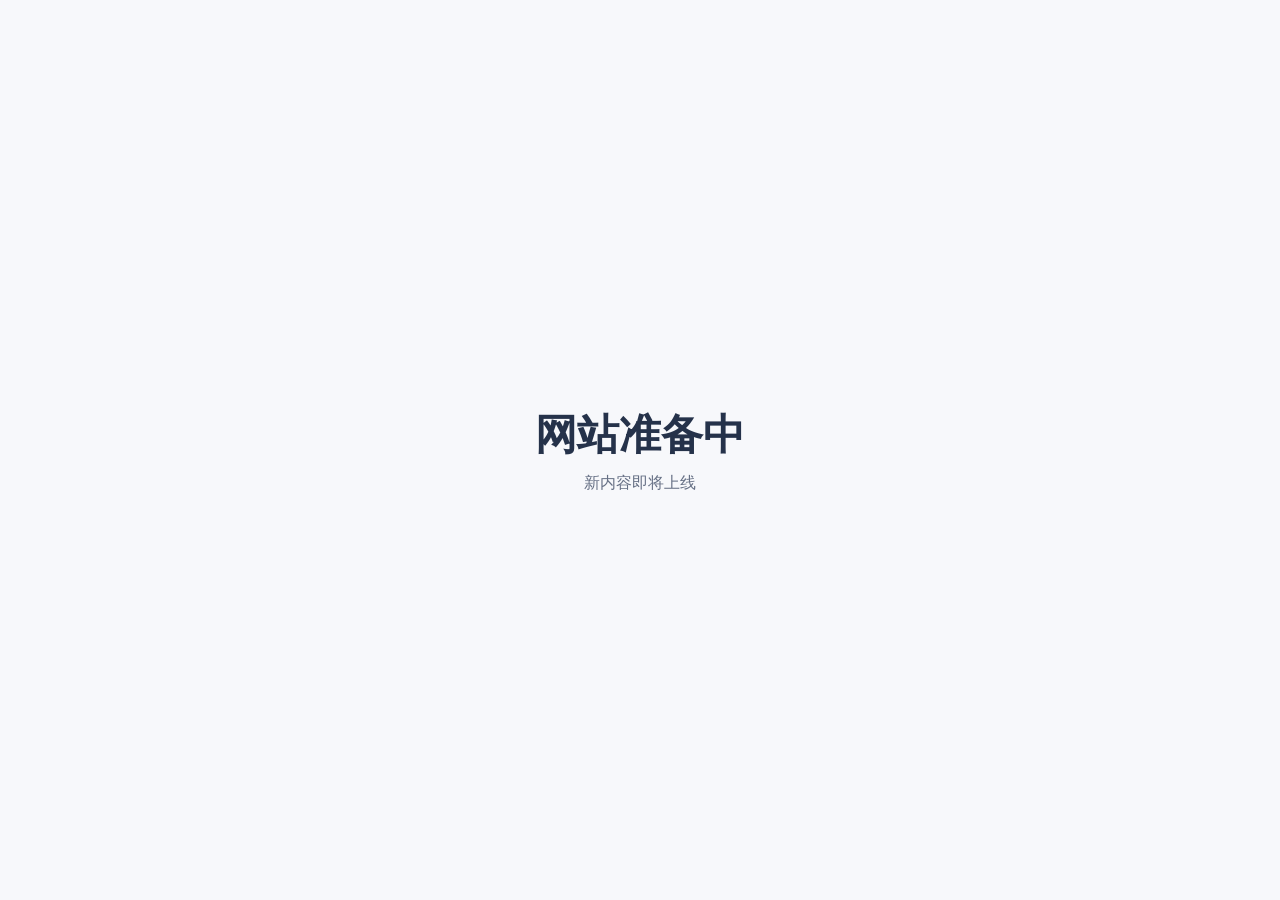
==== commit d8660766: "Start with a clean site" ====
--- a/index.html
+++ b/index.html
@@ -3,187 +3,49 @@
 <head>
   <meta charset="utf-8">
   <meta name="viewport" content="width=device-width, initial-scale=1">
-  <title>WC2026 下注作战台</title>
-  <link rel="stylesheet" href="styles.css?v=1782096426">
+  <meta name="robots" content="noindex, nofollow">
+  <title>网站准备中</title>
   <style>
-  .execution-guard-banner {
-    display: grid;
-    gap: 6px;
-    margin: 0 0 14px;
-    padding: 16px 18px;
-    border-radius: 18px;
-    border: 1px solid rgba(153,61,53,.24);
-    background: linear-gradient(135deg, rgba(153,61,53,.13), rgba(171,116,32,.10));
-    color: #993d35;
-    box-shadow: 0 10px 24px rgba(48,28,12,.06);
-  }
-  .execution-guard-banner strong { font-size: 18px; letter-spacing: -.02em; }
-  .execution-guard-banner span { color: #6f665c; font-weight: 800; line-height: 1.55; }
-  .execution-guard-banner--open {
-    border-color: rgba(47,111,98,.28);
-    background: linear-gradient(135deg, rgba(47,111,98,.14), rgba(255,255,255,.72));
-    color: #2f6f62;
-  }
-  .group-standings-tabs { display: flex; gap: 10px; overflow-x: auto; padding: 14px 0 16px; }
-  .group-standings-tab {
-    flex: 0 0 auto;
-    cursor: pointer;
-    padding: 10px 15px;
-    border: 1px solid rgba(216,200,175,.95);
-    border-radius: 999px;
-    color: #574f47;
-    background: rgba(255,255,255,.72);
-    font: 900 15px "Aptos", "Microsoft YaHei UI", sans-serif;
-    box-shadow: 0 6px 18px rgba(48,28,12,.06);
-  }
-  .group-standings-tab.is-active {
-    color: #4056b8;
-    background: #dfe5ff;
-    border-color: rgba(64,86,184,.26);
-    box-shadow: 0 10px 24px rgba(64,86,184,.14);
-  }
-  .group-standings-table-panel[hidden] { display: none !important; }
-  .group-standings-table-wrap { overflow-x: auto; border-radius: 20px; background: rgba(241,242,244,.92); }
-  .group-standings-table { width: 100%; min-width: 760px; border-collapse: collapse; table-layout: fixed; }
-  .group-standings-table th, .group-standings-table td { padding: 16px 10px; text-align: center; }
-  .group-standings-table .team-cell { width: 230px; text-align: left; font-weight: 900; }
-  .group-standings-table .flag-img,
-  .forecast-flag {
-    flex: 0 0 auto;
-    width: 28px;
-    height: 20px;
-    object-fit: cover;
-    border-radius: 3px;
-    background: #fff;
-    box-shadow: 0 0 0 1px rgba(33,23,15,.12);
-  }
-  .forecast-team { display: inline-flex; align-items: center; gap: 8px; min-width: 0; }
-  .forecast-team small { display: block; color: #6f665c; font-size: 11px; margin-top: 2px; }
-  .forecast-score-row {
-    display: grid;
-    grid-template-columns: minmax(0, 1fr) auto minmax(0, 1fr);
-    gap: 10px;
-    align-items: center;
-    padding: 10px 14px;
-    border-top: 1px solid rgba(216,200,175,.70);
-  }
-  .forecast-score-row .forecast-team--score:last-child { justify-content: flex-end; text-align: right; }
-  .forecast-score {
-    min-width: 44px;
-    padding: 5px 9px;
-    border-radius: 12px;
-    color: #fff;
-    background: #171a1d;
-    font-size: 16px;
-    font-weight: 1000;
-    text-align: center;
-    font-variant-numeric: tabular-nums;
-  }
-  .forecast-group-qualifiers {
-    display: grid;
-    gap: 4px;
-    padding: 10px 14px 12px;
-    border-top: 1px solid rgba(216,200,175,.70);
-    color: #6f665c;
-    background: rgba(47,111,98,.05);
-    font-size: 12px;
-    font-weight: 800;
-  }
-  .forecast-knockout-bracket { margin-top: 22px; }
-  .forecast-bracket-shell { overflow-x: auto; padding: 12px 4px 18px; scrollbar-width: thin; }
-  .forecast-bracket-grid {
-    position: relative;
-    display: grid;
-    grid-template-columns: repeat(var(--bracket-rounds), minmax(240px, 1fr));
-    grid-template-rows: 34px repeat(var(--bracket-rows), 72px);
-    column-gap: 24px;
-    row-gap: 8px;
-    min-width: max(1240px, calc(var(--bracket-rounds) * 260px));
-  }
-  .forecast-bracket-round-head {
-    align-self: center;
-    color: #6f665c;
-    font-size: 12px;
-    font-weight: 1000;
-    letter-spacing: .12em;
-    text-align: center;
-  }
-  .forecast-bracket-match {
-    position: relative;
-    align-self: center;
-    min-height: 74px;
-    padding: 10px 12px;
-    border: 1px solid rgba(216,200,175,.88);
-    border-radius: 16px;
-    background: rgba(255,255,255,.86);
-    box-shadow: 0 18px 36px rgba(48,28,12,.09);
-    z-index: 1;
-  }
-  .forecast-bracket-match:not(.is-first-round)::before,
-  .forecast-bracket-match:not(.is-final)::after {
-    content: "";
-    position: absolute;
-    top: 50%;
-    width: 23px;
-    height: 1px;
-    background: rgba(151,138,118,.45);
-  }
-  .forecast-bracket-match:not(.is-first-round)::before { left: -23px; }
-  .forecast-bracket-match:not(.is-final)::after { right: -23px; }
-  .forecast-bracket-match.is-final { min-height: 104px; border-color: rgba(153,61,53,.28); }
-  .forecast-bracket-badge {
-    position: absolute;
-    top: -13px;
-    left: 12px;
-    padding: 3px 7px;
-    border-radius: 7px;
-    color: #fff;
-    background: #d94a35;
-    font-size: 11px;
-    font-weight: 1000;
-  }
-  .forecast-bracket-teams { display: grid; grid-template-columns: 1fr; gap: 6px; }
-  .forecast-team--bracket { justify-content: space-between; gap: 8px; width: 100%; font-weight: 900; }
-  .forecast-team--bracket .forecast-flag { order: -1; width: 30px; height: 21px; }
-  .forecast-bracket-pick {
-    display: flex;
-    align-items: center;
-    justify-content: space-between;
-    gap: 8px;
-    margin-top: 8px;
-    padding-top: 8px;
-    border-top: 1px solid rgba(216,200,175,.72);
-  }
-  .forecast-bracket-pick > span { color: #6f665c; font-size: 11px; font-weight: 900; }
-  @media (max-width: 760px) {
-    .forecast-bracket-grid { min-width: 1240px; }
-  }
-</style>
+    :root {
+      color-scheme: light;
+      font-family: system-ui, -apple-system, "Segoe UI", "Microsoft YaHei", sans-serif;
+    }
+
+    * {
+      box-sizing: border-box;
+    }
+
+    body {
+      min-height: 100vh;
+      margin: 0;
+      display: grid;
+      place-items: center;
+      color: #25324a;
+      background: #f7f8fb;
+    }
+
+    main {
+      padding: 32px;
+      text-align: center;
+    }
+
+    h1 {
+      margin: 0 0 10px;
+      font-size: clamp(28px, 5vw, 42px);
+      font-weight: 700;
+    }
+
+    p {
+      margin: 0;
+      color: #667085;
+      font-size: 16px;
+    }
+  </style>
 </head>
 <body>
-  <main class="shell">
-    <section class="hero">
-      <div class="hero-updated">
-        <span>更新时间</span>
-        <strong>2026-06-26 15:39:03</strong>
-      </div>
-      <section class="tomorrow-advice-hero" aria-label="明天下注建议"><div class="tomorrow-advice-head"><span>明日作战</span><strong>明天投注方向</strong><p>2026-06-27 · 胜负主推 0 · 让球 0 · 波胆 5 场</p></div><div class="tomorrow-advice-grid"><article class="tomorrow-advice-card"><span class="tomorrow-advice-time">06-27 03:00</span><strong>挪威 对 法国</strong><span class="tomorrow-advice-badge advice-watch">波胆方向</span><p>模拟 58.0% · 比分 1-1 / 1-3</p></article><article class="tomorrow-advice-card"><span class="tomorrow-advice-time">06-27 03:00</span><strong>塞内加尔 对 伊拉克</strong><span class="tomorrow-advice-badge advice-watch">波胆方向</span><p>模拟 79.2% · 比分 2-0 / 3-0</p></article><article class="tomorrow-advice-card"><span class="tomorrow-advice-time">06-27 08:00</span><strong>佛得角 对 沙特</strong><span class="tomorrow-advice-badge advice-watch">波胆方向</span><p>模拟 25.4% · 比分 1-1 / 2-2</p></article><article class="tomorrow-advice-card"><span class="tomorrow-advice-time">06-27 08:00</span><strong>乌拉圭 对 西班牙</strong><span class="tomorrow-advice-badge advice-watch">波胆方向</span><p>模拟 65.0% · 比分 0-1 / 0-2</p></article></div><div class="share-note">静态分享版：仅展示导出时刻的状态，不包含实时更新和下注登记功能。</div>
-    </section>
-      <section class="win-rate-policy-hero" aria-label="已接受胜率执行策略"><div class="win-rate-policy-head"><span>已接受胜率策略</span><strong>严格方向 1 单 / 核心方向 4 单</strong><p>核心口径：confidence != low · edge &gt;= 0.08 · odds not in [4.01, 8.00]；No-Away 仅作风险提示，未硬砍。本模块只展示方向，不展示金额。</p></div><div class="win-rate-policy-grid"><article class="win-rate-policy-card win-rate-policy-card--strict"><span class="win-rate-policy-tag">严格方向</span><strong>埃及 对 伊朗</strong><p>Home @ 2.52 · edge 18.8%</p><small>当前版下注方向</small></article><article class="win-rate-policy-card"><span class="win-rate-policy-tag">核心方向</span><strong>巴拿马 对 英格兰</strong><p>Home @ 12.00 · edge 11.3%</p><small>当前版下注方向</small></article><article class="win-rate-policy-card"><span class="win-rate-policy-tag">核心方向</span><strong>库拉索 对 科特迪瓦</strong><p>Draw @ 9.40 · edge 10.3%</p><small>当前版下注方向</small></article></div></section>
-      <div class="eyebrow">WC2026 推荐单</div>
-      <h1>下一轮怎么下</h1>
-      <p class="hero-copy">当前版本直接给投注方向；后续赛程不展示金额，真实账本只记录你实际下过并手动登记的单。</p>
-    </section>
-
-    <section class="panel simulation-panel"><h2>下一轮推荐单</h2><div class="match-browser__meta simulation-meta"><div>12 场 · 每场 1,000,000 次 · 稳定方向 9 · 可执行边际 0 · 阵容提示 1</div><div>胜平负、波胆、串关按当前数据列出；让球 0 项。当前版输出即投注方向。 · 波胆 10 · 冷门方向 1 · 串关 1</div></div><div class="simulation-block"><h3>胜平负</h3><div class="table-wrap table-wrap--fit"><table><thead><tr><th>日期</th><th>比赛</th><th>方向</th><th>赔率</th><th>稳定度</th><th>模拟命中</th><th>阵容提示</th></tr></thead><tbody><tr><td>2026-06-27</td><td><strong>新西兰 对 比利时</strong></td><td><strong>比利时 胜</strong></td><td>1.22</td><td>100.0%</td><td>83.5%</td><td>否</td></tr><tr><td>2026-06-28</td><td><strong>巴拿马 对 英格兰</strong></td><td><strong>英格兰 胜</strong></td><td>1.20</td><td>100.0%</td><td>82.8%</td><td>否</td></tr><tr><td>2026-06-28</td><td><strong>约旦 对 阿根廷</strong></td><td><strong>阿根廷 胜</strong></td><td>1.21</td><td>100.0%</td><td>82.7%</td><td>否</td></tr><tr><td>2026-06-27</td><td><strong>塞内加尔 对 伊拉克</strong></td><td><strong>塞内加尔 胜</strong></td><td>1.25</td><td>100.0%</td><td>79.2%</td><td>否</td></tr><tr><td>2026-06-27</td><td><strong>乌拉圭 对 西班牙</strong></td><td><strong>西班牙 胜</strong></td><td>1.55</td><td>98.6%</td><td>65.0%</td><td>是</td></tr><tr><td>2026-06-27</td><td><strong>挪威 对 法国</strong></td><td><strong>法国 胜</strong></td><td>1.71</td><td>97.7%</td><td>58.0%</td><td>否</td></tr><tr><td>2026-06-28</td><td><strong>克罗地亚 对 加纳</strong></td><td><strong>克罗地亚 胜</strong></td><td>1.85</td><td>95.0%</td><td>50.2%</td><td>否</td></tr><tr><td>2026-06-28</td><td><strong>刚果民主 对 乌兹别克斯坦</strong></td><td><strong>刚果民主 胜</strong></td><td>1.81</td><td>94.6%</td><td>58.4%</td><td>否</td></tr><tr><td>2026-06-28</td><td><strong>哥伦比亚 对 葡萄牙</strong></td><td><strong>葡萄牙 胜</strong></td><td>1.96</td><td>83.0%</td><td>46.4%</td><td>否</td></tr><tr><td>2026-06-28</td><td><strong>阿尔及利亚 对 奥地利</strong></td><td><strong>阿尔及利亚 对 奥地利 平局</strong></td><td>2.34</td><td>30.2%</td><td>29.6%</td><td>否</td></tr></tbody></table></div></div><div class="simulation-block"><h3>波胆</h3><div class="table-wrap table-wrap--fit"><table><thead><tr><th>日期</th><th>比赛 / 方向</th><th>比分</th><th>比分占比</th><th>阵容提示</th></tr></thead><tbody><tr><td>2026-06-27</td><td><strong>新西兰 对 比利时</strong><div class="summary-note">比利时 胜</div></td><td><strong>0-2</strong></td><td>18.7%</td><td>否</td></tr><tr><td>2026-06-28</td><td><strong>巴拿马 对 英格兰</strong><div class="summary-note">英格兰 胜</div></td><td><strong>0-2</strong></td><td>15.9%</td><td>否</td></tr><tr><td>2026-06-28</td><td><strong>阿尔及利亚 对 奥地利</strong><div class="summary-note">阿尔及利亚 对 奥地利 平局</div></td><td><strong>0-1</strong></td><td>15.7%</td><td>否</td></tr><tr><td>2026-06-28</td><td><strong>约旦 对 阿根廷</strong><div class="summary-note">阿根廷 胜</div></td><td><strong>0-2</strong></td><td>15.3%</td><td>否</td></tr><tr><td>2026-06-27</td><td><strong>塞内加尔 对 伊拉克</strong><div class="summary-note">塞内加尔 胜</div></td><td><strong>2-0</strong></td><td>14.4%</td><td>否</td></tr><tr><td>2026-06-27</td><td><strong>乌拉圭 对 西班牙</strong><div class="summary-note">西班牙 胜</div></td><td><strong>0-1</strong></td><td>14.3%</td><td>是</td></tr><tr><td>2026-06-27</td><td><strong>埃及 对 伊朗</strong><div class="summary-note">埃及 对 伊朗 平局</div></td><td><strong>1-0</strong></td><td>12.8%</td><td>否</td></tr><tr><td>2026-06-28</td><td><strong>克罗地亚 对 加纳</strong><div class="summary-note">克罗地亚 胜</div></td><td><strong>1-0</strong></td><td>12.1%</td><td>否</td></tr><tr><td>2026-06-27</td><td><strong>佛得角 对 沙特</strong><div class="summary-note">佛得角 对 沙特 平局</div></td><td><strong>1-1</strong></td><td>11.8%</td><td>否</td></tr><tr><td>2026-06-28</td><td><strong>哥伦比亚 对 葡萄牙</strong><div class="summary-note">葡萄牙 胜</div></td><td><strong>1-1</strong></td><td>11.5%</td><td>否</td></tr></tbody></table></div></div><div class="simulation-block"><h3>串关</h3><div class="table-wrap table-wrap--fit"><table><thead><tr><th>类型</th><th>注脚</th><th>组合赔率</th><th>模型概率</th><th>EV</th></tr></thead><tbody><tr><td>冷门串关</td><td>06-27 03:00 挪威 对 法国：挪威 胜 @ 4.50<br>06-28 05:00 巴拿马 对 英格兰：巴拿马 对 英格兰 平局 @ 7.25</td><td>32.62</td><td>4.3%</td><td>0.410</td></tr></tbody></table></div></div><div class="simulation-block"><h3>让球</h3><div class="detail-empty">当前赔率源没有真实让球盘口，本轮不出让球单。</div></div><div class="simulation-block"><h3>冷门方向</h3><div class="table-wrap table-wrap--fit"><table><thead><tr><th>日期</th><th>比赛 / 方向</th><th>赔率</th><th>可执行边际</th></tr></thead><tbody><tr><td>2026-06-27</td><td><strong>佛得角 对 沙特</strong><div class="summary-note">佛得角 对 沙特 平局</div></td><td>3.55</td><td>35.6%</td></tr></tbody></table></div></div></section>
-
-    <section class="panel">
-      <h2>按日期看下注决策</h2>
-      <div class="detail-empty dashboard-today-note">今天（2026-06-26）暂无未开赛比赛；已开赛/完赛场次已从赛前下注表隐藏。下一场世界杯在 2026-06-27。下一批模型建议在 2026-06-27。</div><div class="execution-guard-banner execution-guard-banner--open"><strong>本版投注方向 5 个</strong><span>赛程表按当前输出直接给下注结论；后台风控只保留给生成和排查，不作为赛前待办。</span></div><div class="match-browser__meta play-mode-summary"><div>稳胆 3 个方向 · 主攻原始 5 个方向 · 搏冷 2 个方向</div><div>主攻按当前版本直接作为投注方向；金额只留在后台资金日报，不在后续赛程展示</div></div><div class="match-browser__meta"><div>已列出全部 12 场比赛；本版投注方向 5 个；后续赛程不显示金额。</div><div>点行看模型原因；真实账本仍只记录你实际下过并手动登记的单。</div><button id="recommendation-clear-filter" class="calendar-clear-button" type="button" hidden>显示全部比赛</button></div><div class="recommendation-calendar" role="group" aria-label="按日期筛选"><button class="recommendation-day" type="button" data-recommendation-date="2026-06-27" aria-pressed="false" aria-label="筛选 2026-06-27 的比赛"><span class="recommendation-day__tag">明天</span><strong class="recommendation-day__date">06-27</strong><span class="recommendation-day__action">6 场 · 3 注</span><span class="recommendation-day__stake">主攻 3 个方向 · 串关 1 组</span></button><button class="recommendation-day" type="button" data-recommendation-date="2026-06-28" aria-pressed="false" aria-label="筛选 2026-06-28 的比赛"><span class="recommendation-day__tag">后天</span><strong class="recommendation-day__date">06-28</strong><span class="recommendation-day__action">6 场 · 2 注</span><span class="recommendation-day__stake">主攻 2 个方向</span></button></div><div class="recommendation-filter-bar" role="group" aria-label="方向筛选"><button class="recommendation-filter-button is-active" type="button" data-recommendation-filter="all" aria-pressed="true">全部比赛<span>12</span></button><button class="recommendation-filter-button" type="button" data-recommendation-filter="bet" aria-pressed="false">投注方向<span>5</span></button></div><div class="table-wrap table-wrap--fit"><table><thead><tr><th>北京时间</th><th>比赛 / 价值波胆</th><th>投注方向</th></tr></thead><tbody id="recommendation-schedule-body"><tr class="match-day-row" data-role="day" data-match-date="2026-06-27" data-day-label="2026-06-27" data-default-text="2026-06-27 · 6 场比赛 · 3 个投注方向 · 串关 1 组"><td colspan="3">2026-06-27 · 6 场比赛 · 3 个投注方向 · 串关 1 组</td></tr><tr class="recommendation-row recommendation-row--sideplay" data-role="item" data-has-bet="false" data-triage-bucket="sideplay" data-action-state="sideplay" data-stake="0" data-match-date="2026-06-27"><td colspan="3"><div class="daily-parlay-block"><div class="daily-parlay-block__title"><strong>本日串关</strong><span>1 组 · 优先选择临近综合预测串关；同一时间窗内再按胜率和预期值排序。 冷门高赔串单独小额标注。</span></div><div class="daily-parlay-grid"><article class="daily-parlay-card"><div class="daily-parlay-card__head"><strong>1. 冷门2串1</strong><span>方向组合</span></div><div class="daily-parlay-card__meta">赔率 32.6 · 胜率 4.3% · 预期值 0.41 · 高波动小额</div><ul><li>06-27 03:00 挪威 对 法国 挪威 胜 @ 4.50</li><li>06-28 05:00 巴拿马 对 英格兰 巴拿马 对 英格兰 平局 @ 7.25</li></ul></article></div></div></td></tr><tr class="recommendation-row recommendation-row--pick" role="button" tabindex="0" data-role="item" data-has-bet="true" data-triage-bucket="pause_review" data-action-state="blocked" data-stake="49.00" data-kickoff-utc="2026-06-26T19:00:00" data-detail-id="recommendation-detail-2" aria-expanded="false" data-match-date="2026-06-27"><td>2026-06-27 03:00</td><td><strong>挪威 对 法国</strong><div class="summary-note">世界杯 · 小组赛 · Boston Stadium</div><div class="correct-score-strip"><span class="correct-score-label">价值波胆</span><span class="correct-score-chip"><strong>1-3</strong><span>6.6% · 客胜</span></span><span class="correct-score-chip"><strong>1-2</strong><span>10.1% · 客胜</span></span><span class="correct-score-chip"><strong>0-2</strong><span>9.5% · 客胜</span></span></div><div class="summary-note"><strong>赛果 法国 胜 · 波胆 1-3 · 只做波胆 · 中信心</strong></div><div class="summary-note">综合实力差 法国+13；预期进球 挪威 1.1-2.0 法国；豪门核心5人，五大联赛5人：皇家马德里、皇家马德里、马德里竞技</div></td><td><strong>下注方向：法国 胜</strong><div class="summary-note">只做波胆 · 胜率 56% · 波胆 1-3 · @ 1.71</div><div class="summary-note">综合实力差 法国+13；预期进球 挪威 1.1-2.0 法国；豪门核心5人，五大联赛5人：皇家马德里、皇家马德里、马德里竞技</div><div class="summary-note">原价值方向：挪威 胜 主胜 @ 4.90</div></td></tr><tr class="recommendation-detail-row" data-detail-id="recommendation-detail-2" data-match-date="2026-06-27" data-triage-bucket="pause_review" hidden><td colspan="3"><div class="recommendation-detail-panel"><div class="recommendation-detail-head"><strong>挪威 对 法国</strong><span>挪威 胜</span></div><div class="detail-summary recommendation-detail-summary"><div class="summary-card recommendation-detail-card"><span>执行结论</span><strong><span class="status-badge status-go">投注方向</span></strong><div class="summary-note">按当前版本输出作为投注方向；金额不在后续赛程展示。</div></div><div class="summary-card recommendation-detail-card"><span>赔率方向</span><strong>主胜 @ 4.90</strong><div class="summary-note">Smarkets · 优势 17.6% · 信心 高</div></div></div><div class="recommendation-detail-body"><div><h4>主要原因</h4><ul class="recommendation-detail-reasons"><li>阵容、天气和盘口价已计入当前版判断</li></ul></div><div class="recommendation-result-panel"><h4>方向依据</h4><div class="recommendation-result-grid"><div class="recommendation-result-metric"><span>模型概率</span><strong>37.5%</strong><div class="summary-note">模型判断</div></div><div class="recommendation-result-metric"><span>盘口概率</span><strong>20.4%</strong><div class="summary-note">赔率反推</div></div><div class="recommendation-result-metric"><span>概率优势</span><strong>17.6%</strong><div class="summary-note">模型 - 盘口</div></div><div class="recommendation-result-metric"><span>场馆风险</span><strong>波士顿体育场（中）</strong></div></div></div></div></div></td></tr><tr class="recommendation-row recommendation-row--pick" role="button" tabindex="0" data-role="item" data-has-bet="true" data-triage-bucket="pause_review" data-action-state="blocked" data-stake="21.00" data-kickoff-utc="2026-06-26T19:00:00" data-detail-id="recommendation-detail-4" aria-expanded="false" data-match-date="2026-06-27"><td>2026-06-27 03:00</td><td><strong>塞内加尔 对 伊拉克</strong><div class="summary-note">世界杯 · 小组赛</div><div class="correct-score-strip"><span class="correct-score-label">价值波胆</span><span class="correct-score-chip"><strong>3-0</strong><span>13.0% · 主胜</span></span><span class="correct-score-chip"><strong>2-0</strong><span>15.7% · 主胜</span></span><span class="correct-score-chip"><strong>1-0</strong><span>11.7% · 主胜</span></span></div><div class="summary-note"><strong>赛果 塞内加尔 胜 · 波胆 3-0 · 只做波胆 · 强信心</strong></div><div class="summary-note">综合实力差 塞内加尔+16；预期进球 塞内加尔 2.5-0.5 伊拉克；五大联赛2人：Al-Nassr、切尔西、利雅得新月</div></td><td><strong>下注方向：塞内加尔 胜</strong><div class="summary-note">只做波胆 · 胜率 79% · 波胆 3-0 · @ 1.25</div><div class="summary-note">综合实力差 塞内加尔+16；预期进球 塞内加尔 2.5-0.5 伊拉克；五大联赛2人：Al-Nassr、切尔西、利雅得新月</div><div class="summary-note">原价值方向：塞内加尔 对 伊拉克 平局 平局 @ 7.20</div></td></tr><tr class="recommendation-detail-row" data-detail-id="recommendation-detail-4" data-match-date="2026-06-27" data-triage-bucket="pause_review" hidden><td colspan="3"><div class="recommendation-detail-panel"><div class="recommendation-detail-head"><strong>塞内加尔 对 伊拉克</strong><span>塞内加尔 对 伊拉克 平局</span></div><div class="detail-summary recommendation-detail-summary"><div class="summary-card recommendation-detail-card"><span>执行结论</span><strong><span class="status-badge status-go">投注方向</span></strong><div class="summary-note">按当前版本输出作为投注方向；金额不在后续赛程展示。</div></div><div class="summary-card recommendation-detail-card"><span>赔率方向</span><strong>平局 @ 7.20</strong><div class="summary-note">Betfair · 优势 7.5% · 信心 低</div></div></div><div class="recommendation-detail-body"><div><h4>主要原因</h4><ul class="recommendation-detail-reasons"><li>盘口方向存在分歧，按当前版投注结论处理</li><li>当前优势 8.1% 偏薄</li><li>天气不确定性已计入风险折扣</li></ul></div><div class="recommendation-result-panel"><h4>方向依据</h4><div class="recommendation-result-grid"><div class="recommendation-result-metric"><span>模型概率</span><strong>21.8%</strong><div class="summary-note">模型判断</div></div><div class="recommendation-result-metric"><span>盘口概率</span><strong>13.9%</strong><div class="summary-note">赔率反推</div></div><div class="recommendation-result-metric"><span>概率优势</span><strong>7.5%</strong><div class="summary-note">模型 - 盘口</div></div><div class="recommendation-result-metric"><span>场馆风险</span><strong>-</strong></div></div></div></div></div></td></tr><tr class="recommendation-row recommendation-row--watch" data-role="item" data-has-bet="false" data-triage-bucket="no_bet" data-action-state="none" data-stake="0" data-kickoff-utc="2026-06-27T00:00:00" data-match-date="2026-06-27"><td>2026-06-27 08:00</td><td><strong>佛得角 对 沙特阿拉伯</strong><div class="summary-note">世界杯 · 小组赛 · Houston Stadium</div><div class="correct-score-strip"><span class="correct-score-label">价值波胆</span><span class="correct-score-chip"><strong>2-2</strong><span>5.4% · 平局</span></span><span class="correct-score-chip"><strong>1-1</strong><span>14.3% · 平局</span></span><span class="correct-score-chip"><strong>0-0</strong><span>8.9% · 平局</span></span></div><div class="summary-note"><strong>赛果 佛得角 对 沙特 平局 · 波胆 2-2 · 只做波胆 · 弱信心</strong></div><div class="summary-note">双方综合实力接近；预期进球 佛得角 1.4-1.2 沙特；核心俱乐部：利雅得胜利、葡萄牙体育、雅典AEK</div></td><td><strong>下注方向：佛得角 对 沙特 平局</strong><div class="summary-note">只做波胆 · 胜率 27% · 波胆 2-2 · @ 3.55</div><div class="summary-note">双方综合实力接近；预期进球 佛得角 1.4-1.2 沙特；核心俱乐部：利雅得胜利、葡萄牙体育、雅典AEK</div></td></tr><tr class="recommendation-row recommendation-row--watch" data-role="item" data-has-bet="false" data-triage-bucket="no_bet" data-action-state="none" data-stake="0" data-kickoff-utc="2026-06-27T00:00:00" data-match-date="2026-06-27"><td>2026-06-27 08:00</td><td><strong>乌拉圭 对 西班牙</strong><div class="summary-note">世界杯 · 小组赛</div><div class="correct-score-strip"><span class="correct-score-label">价值波胆</span><span class="correct-score-chip"><strong>0-2</strong><span>14.0% · 客胜</span></span><span class="correct-score-chip"><strong>0-1</strong><span>13.7% · 客胜</span></span><span class="correct-score-chip"><strong>1-2</strong><span>9.3% · 客胜</span></span></div><div class="summary-note"><strong>赛果 西班牙 胜 · 波胆 0-2 · 只做波胆 · 强信心</strong></div><div class="summary-note">综合实力差 西班牙+7；预期进球 乌拉圭 0.7-1.8 西班牙；豪门核心4人，五大联赛4人：曼城、巴塞罗那、巴塞罗那</div></td><td><strong>下注方向：西班牙 胜</strong><div class="summary-note">只做波胆 · 胜率 64% · 波胆 0-2 · @ 1.55</div><div class="summary-note">综合实力差 西班牙+7；预期进球 乌拉圭 0.7-1.8 西班牙；豪门核心4人，五大联赛4人：曼城、巴塞罗那、巴塞罗那</div></td></tr><tr class="recommendation-row recommendation-row--pick" role="button" tabindex="0" data-role="item" data-has-bet="true" data-triage-bucket="lineup_required" data-action-state="waiting" data-stake="44.00" data-kickoff-utc="2026-06-27T03:00:00" data-detail-id="recommendation-detail-8" aria-expanded="false" data-match-date="2026-06-27"><td>2026-06-27 11:00</td><td><strong>埃及 对 伊朗</strong><div class="summary-note">世界杯 · 小组赛 · Seattle Stadium</div><div class="correct-score-strip"><span class="correct-score-label">价值波胆</span><span class="correct-score-chip"><strong>1-1</strong><span>15.1% · 平局</span></span><span class="correct-score-chip"><strong>0-0</strong><span>12.2% · 平局</span></span></div><div class="summary-note"><strong>赛果 埃及 对 伊朗 平局 · 波胆 1-1 · 只做波胆 · 弱信心</strong></div><div class="summary-note">双方综合实力接近；预期进球 埃及 1.3-1.0 伊朗；豪门核心1人，五大联赛2人：利物浦、法兰克福、特拉布宗体育</div></td><td><strong>下注方向：埃及 对 伊朗 平局</strong><div class="summary-note">只做波胆 · 胜率 29% · 波胆 1-1 · @ 2.75</div><div class="summary-note">双方综合实力接近；预期进球 埃及 1.3-1.0 伊朗；豪门核心1人，五大联赛2人：利物浦、法兰克福、特拉布宗体育</div><div class="summary-note">原价值方向：埃及 胜 主胜 @ 2.58</div></td></tr><tr class="recommendation-detail-row" data-detail-id="recommendation-detail-8" data-match-date="2026-06-27" data-triage-bucket="lineup_required" hidden><td colspan="3"><div class="recommendation-detail-panel"><div class="recommendation-detail-head"><strong>埃及 对 伊朗</strong><span>埃及 胜</span></div><div class="detail-summary recommendation-detail-summary"><div class="summary-card recommendation-detail-card"><span>执行结论</span><strong><span class="status-badge status-go">投注方向</span></strong><div class="summary-note">按当前版本输出作为投注方向；金额不在后续赛程展示。</div></div><div class="summary-card recommendation-detail-card"><span>赔率方向</span><strong>主胜 @ 2.58</strong><div class="summary-note">Betfair · 优势 19.6% · 信心 高</div></div></div><div class="recommendation-detail-body"><div><h4>主要原因</h4><ul class="recommendation-detail-reasons"><li>阵容、天气和盘口价已计入当前版判断</li></ul></div><div class="recommendation-result-panel"><h4>方向依据</h4><div class="recommendation-result-grid"><div class="recommendation-result-metric"><span>模型概率</span><strong>54.9%</strong><div class="summary-note">模型判断</div></div><div class="recommendation-result-metric"><span>盘口概率</span><strong>38.8%</strong><div class="summary-note">赔率反推</div></div><div class="recommendation-result-metric"><span>概率优势</span><strong>19.6%</strong><div class="summary-note">模型 - 盘口</div></div><div class="recommendation-result-metric"><span>场馆风险</span><strong>西雅图体育场（低）</strong></div></div></div></div></div></td></tr><tr class="recommendation-row recommendation-row--watch" data-role="item" data-has-bet="false" data-triage-bucket="no_bet" data-action-state="none" data-stake="0" data-kickoff-utc="2026-06-27T03:00:00" data-match-date="2026-06-27"><td>2026-06-27 11:00</td><td><strong>新西兰 对 比利时</strong><div class="summary-note">世界杯 · 小组赛 · BC Place</div><div class="correct-score-strip"><span class="correct-score-label">价值波胆</span><span class="correct-score-chip"><strong>0-3</strong><span>16.0% · 客胜</span></span><span class="correct-score-chip"><strong>0-2</strong><span>20.1% · 客胜</span></span><span class="correct-score-chip"><strong>0-2</strong><span>20.1% · 客胜</span></span></div><div class="summary-note"><strong>赛果 比利时 胜 · 波胆 0-3 · 只做波胆 · 强信心</strong></div><div class="summary-note">综合实力差 比利时+17；预期进球 新西兰 0.3-2.4 比利时；豪门核心3人，五大联赛4人：曼城、Roma、曼城</div></td><td><strong>下注方向：比利时 胜</strong><div class="summary-note">只做波胆 · 胜率 83% · 波胆 0-3 · @ 1.22</div><div class="summary-note">综合实力差 比利时+17；预期进球 新西兰 0.3-2.4 比利时；豪门核心3人，五大联赛4人：曼城、Roma、曼城</div></td></tr><tr class="match-day-row" data-role="day" data-match-date="2026-06-28" data-day-label="2026-06-28" data-default-text="2026-06-28 · 6 场比赛 · 2 个投注方向"><td colspan="3">2026-06-28 · 6 场比赛 · 2 个投注方向</td></tr><tr class="recommendation-row recommendation-row--sideplay recommendation-row--sideplay-empty" data-role="item" data-has-bet="false" data-triage-bucket="sideplay" data-action-state="sideplay" data-stake="0" data-match-date="2026-06-28"><td colspan="3"><div class="daily-parlay-block daily-parlay-block--empty"><div class="daily-parlay-block__title"><strong>本日串关</strong><span>暂无合规串关</span></div><div class="daily-parlay-empty-note">当日方向不适合串关：克罗地亚 对 加纳；约旦 对 阿根廷。</div></div></td></tr><tr class="recommendation-row recommendation-row--pick" role="button" tabindex="0" data-role="item" data-has-bet="true" data-triage-bucket="pause_review" data-action-state="blocked" data-stake="39.00" data-kickoff-utc="2026-06-27T21:00:00" data-detail-id="recommendation-detail-13" aria-expanded="false" data-match-date="2026-06-28"><td>2026-06-28 05:00</td><td><strong>克罗地亚 对 加纳</strong><div class="summary-note">世界杯 · 小组赛 · Philadelphia Stadium</div><div class="correct-score-strip"><span class="correct-score-label">价值波胆</span><span class="correct-score-chip"><strong>2-1</strong><span>9.4% · 主胜</span></span><span class="correct-score-chip"><strong>1-0</strong><span>10.7% · 主胜</span></span><span class="correct-score-chip"><strong>1-0</strong><span>10.7% · 主胜</span></span></div><div class="summary-note"><strong>赛果 克罗地亚 胜 · 波胆 2-1 · 只做波胆 · 中信心</strong></div><div class="summary-note">综合实力差 克罗地亚+4；预期进球 克罗地亚 1.5-1.0 加纳；豪门核心3人，五大联赛3人：皇家马德里、曼城、曼城</div></td><td><strong>下注方向：克罗地亚 胜</strong><div class="summary-note">只做波胆 · 胜率 54% · 波胆 2-1 · @ 1.85</div><div class="summary-note">综合实力差 克罗地亚+4；预期进球 克罗地亚 1.5-1.0 加纳；豪门核心3人，五大联赛3人：皇家马德里、曼城、曼城</div></td></tr><tr class="recommendation-detail-row" data-detail-id="recommendation-detail-13" data-match-date="2026-06-28" data-triage-bucket="pause_review" hidden><td colspan="3"><div class="recommendation-detail-panel"><div class="recommendation-detail-head"><strong>克罗地亚 对 加纳</strong><span>克罗地亚 胜</span></div><div class="detail-summary recommendation-detail-summary"><div class="summary-card recommendation-detail-card"><span>执行结论</span><strong><span class="status-badge status-go">投注方向</span></strong><div class="summary-note">按当前版本输出作为投注方向；金额不在后续赛程展示。</div></div><div class="summary-card recommendation-detail-card"><span>赔率方向</span><strong>主胜 @ 1.85</strong><div class="summary-note">Betfair · 优势 13.4% · 信心 低</div></div></div><div class="recommendation-detail-body"><div><h4>主要原因</h4><ul class="recommendation-detail-reasons"><li>盘口方向存在分歧，按当前版投注结论处理</li></ul></div><div class="recommendation-result-panel"><h4>方向依据</h4><div class="recommendation-result-grid"><div class="recommendation-result-metric"><span>模型概率</span><strong>63.4%</strong><div class="summary-note">模型判断</div></div><div class="recommendation-result-metric"><span>盘口概率</span><strong>54.0%</strong><div class="summary-note">赔率反推</div></div><div class="recommendation-result-metric"><span>概率优势</span><strong>13.4%</strong><div class="summary-note">模型 - 盘口</div></div><div class="recommendation-result-metric"><span>场馆风险</span><strong>费城体育场（中）</strong></div></div></div></div></div></td></tr><tr class="recommendation-row recommendation-row--watch" data-role="item" data-has-bet="false" data-triage-bucket="no_bet" data-action-state="none" data-stake="0" data-kickoff-utc="2026-06-27T21:00:00" data-match-date="2026-06-28"><td>2026-06-28 05:00</td><td><strong>巴拿马 对 英格兰</strong><div class="summary-note">世界杯 · 小组赛</div><div class="correct-score-strip"><span class="correct-score-label">价值波胆</span><span class="correct-score-chip"><strong>0-3</strong><span>15.0% · 客胜</span></span><span class="correct-score-chip"><strong>0-2</strong><span>17.6% · 客胜</span></span><span class="correct-score-chip"><strong>0-2</strong><span>17.6% · 客胜</span></span></div><div class="summary-note"><strong>赛果 英格兰 胜 · 波胆 0-3 · 只做波胆 · 强信心</strong></div><div class="summary-note">综合实力差 英格兰+24；预期进球 巴拿马 0.4-2.5 英格兰；豪门核心5人，五大联赛5人：皇家马德里、拜仁慕尼黑、阿森纳</div></td><td><strong>下注方向：英格兰 胜</strong><div class="summary-note">只做波胆 · 胜率 81% · 波胆 0-3 · @ 1.20</div><div class="summary-note">综合实力差 英格兰+24；预期进球 巴拿马 0.4-2.5 英格兰；豪门核心5人，五大联赛5人：皇家马德里、拜仁慕尼黑、阿森纳</div></td></tr><tr class="recommendation-row recommendation-row--watch" data-role="item" data-has-bet="false" data-triage-bucket="no_bet" data-action-state="none" data-stake="0" data-kickoff-utc="2026-06-27T23:30:00" data-match-date="2026-06-28"><td>2026-06-28 07:30</td><td><strong>哥伦比亚 对 葡萄牙</strong><div class="summary-note">世界杯 · 小组赛</div><div class="correct-score-strip"><span class="correct-score-label">价值波胆</span><span class="correct-score-chip"><strong>1-2</strong><span>9.3% · 客胜</span></span><span class="correct-score-chip"><strong>1-2</strong><span>9.3% · 客胜</span></span><span class="correct-score-chip"><strong>1-2</strong><span>9.3% · 客胜</span></span></div><div class="summary-note"><strong>赛果 葡萄牙 胜 · 波胆 1-2 · 只做波胆 · 弱信心</strong></div><div class="summary-note">综合实力差 葡萄牙+5；预期进球 哥伦比亚 1.1-1.5 葡萄牙；豪门核心3人，五大联赛4人：曼联、AC米兰、曼城</div></td><td><strong>下注方向：葡萄牙 胜</strong><div class="summary-note">只做波胆 · 胜率 51% · 波胆 1-2 · @ 1.96</div><div class="summary-note">综合实力差 葡萄牙+5；预期进球 哥伦比亚 1.1-1.5 葡萄牙；豪门核心3人，五大联赛4人：曼联、AC米兰、曼城</div></td></tr><tr class="recommendation-row recommendation-row--watch" data-role="item" data-has-bet="false" data-triage-bucket="no_bet" data-action-state="none" data-stake="0" data-kickoff-utc="2026-06-27T23:30:00" data-match-date="2026-06-28"><td>2026-06-28 07:30</td><td><strong>刚果（金） 对 乌兹别克斯坦</strong><div class="summary-note">世界杯 · 小组赛</div><div class="correct-score-strip"><span class="correct-score-label">价值波胆</span><span class="correct-score-chip"><strong>2-1</strong><span>10.1% · 主胜</span></span><span class="correct-score-chip"><strong>2-0</strong><span>10.4% · 主胜</span></span><span class="correct-score-chip"><strong>2-0</strong><span>10.4% · 主胜</span></span></div><div class="summary-note"><strong>赛果 刚果民主 胜 · 波胆 2-1 · 只做波胆 · 中信心</strong></div><div class="summary-note">综合实力差 刚果民主+7；预期进球 刚果民主 1.9-1.0 乌兹别克斯坦；核心俱乐部：Brentford、Braga、Marseille</div></td><td><strong>下注方向：刚果民主 胜</strong><div class="summary-note">只做波胆 · 胜率 54% · 波胆 2-1 · @ 1.81</div><div class="summary-note">综合实力差 刚果民主+7；预期进球 刚果民主 1.9-1.0 乌兹别克斯坦；核心俱乐部：Brentford、Braga、Marseille</div></td></tr><tr class="recommendation-row recommendation-row--watch" data-role="item" data-has-bet="false" data-triage-bucket="no_bet" data-action-state="none" data-stake="0" data-kickoff-utc="2026-06-28T02:00:00" data-match-date="2026-06-28"><td>2026-06-28 10:00</td><td><strong>阿尔及利亚 对 奥地利</strong><div class="summary-note">世界杯 · 小组赛</div><div class="correct-score-strip"><span class="correct-score-label">价值波胆</span><span class="correct-score-chip"><strong>1-1</strong><span>15.0% · 平局</span></span><span class="correct-score-chip"><strong>0-0</strong><span>15.8% · 平局</span></span><span class="correct-score-chip"><strong>1-1</strong><span>15.0% · 平局</span></span></div><div class="summary-note"><strong>赛果 阿尔及利亚 对 奥地利 平局 · 波胆 1-1 · 只做波胆 · 弱信心</strong></div><div class="summary-note">双方综合实力接近；预期进球 阿尔及利亚 0.8-1.2 奥地利；豪门核心2人，五大联赛3人：Lyon、Rennes、AC米兰</div></td><td><strong>下注方向：阿尔及利亚 对 奥地利 平局</strong><div class="summary-note">只做波胆 · 胜率 33% · 波胆 1-1 · @ 2.34</div><div class="summary-note">双方综合实力接近；预期进球 阿尔及利亚 0.8-1.2 奥地利；豪门核心2人，五大联赛3人：Lyon、Rennes、AC米兰</div></td></tr><tr class="recommendation-row recommendation-row--pick" role="button" tabindex="0" data-role="item" data-has-bet="true" data-triage-bucket="cut_now" data-action-state="blocked" data-stake="22.00" data-kickoff-utc="2026-06-28T02:00:00" data-detail-id="recommendation-detail-19" aria-expanded="false" data-match-date="2026-06-28"><td>2026-06-28 10:00</td><td><strong>约旦 对 阿根廷</strong><div class="summary-note">世界杯 · 小组赛 · Dallas Stadium</div><div class="correct-score-strip"><span class="correct-score-label">价值波胆</span><span class="correct-score-chip"><strong>0-4</strong><span>9.5% · 客胜</span></span><span class="correct-score-chip"><strong>0-2</strong><span>17.0% · 客胜</span></span><span class="correct-score-chip"><strong>0-2</strong><span>17.0% · 客胜</span></span></div><div class="summary-note"><strong>赛果 阿根廷 胜 · 波胆 0-4 · 只做波胆 · 强信心</strong></div><div class="summary-note">综合实力差 阿根廷+26；预期进球 约旦 0.4-2.6 阿根廷；豪门核心2人，五大联赛5人：迈阿密国际、国际米兰、曼城</div></td><td><strong>下注方向：阿根廷 胜</strong><div class="summary-note">只做波胆 · 胜率 81% · 波胆 0-4 · @ 1.21</div><div class="summary-note">综合实力差 阿根廷+26；预期进球 约旦 0.4-2.6 阿根廷；豪门核心2人，五大联赛5人：迈阿密国际、国际米兰、曼城</div><div class="summary-note">原价值方向：约旦 对 阿根廷 平局 平局 @ 8.20</div></td></tr><tr class="recommendation-detail-row" data-detail-id="recommendation-detail-19" data-match-date="2026-06-28" data-triage-bucket="cut_now" hidden><td colspan="3"><div class="recommendation-detail-panel"><div class="recommendation-detail-head"><strong>约旦 对 阿根廷</strong><span>约旦 对 阿根廷 平局</span></div><div class="detail-summary recommendation-detail-summary"><div class="summary-card recommendation-detail-card"><span>执行结论</span><strong><span class="status-badge status-go">投注方向</span></strong><div class="summary-note">按当前版本输出作为投注方向；金额不在后续赛程展示。</div></div><div class="summary-card recommendation-detail-card"><span>赔率方向</span><strong>平局 @ 8.20</strong><div class="summary-note">Betfair · 优势 7.5% · 信心 低</div></div></div><div class="recommendation-detail-body"><div><h4>主要原因</h4><ul class="recommendation-detail-reasons"><li>盘口方向存在分歧，按当前版投注结论处理</li><li>当前优势 7.5% 未达到 8%</li><li>场馆 达拉斯体育场 为高风险</li><li>开球天气为高风险</li><li>亚赞-奈马特因前交叉韧带伤病落选</li></ul></div><div class="recommendation-result-panel"><h4>方向依据</h4><div class="recommendation-result-grid"><div class="recommendation-result-metric"><span>模型概率</span><strong>20.5%</strong><div class="summary-note">模型判断</div></div><div class="recommendation-result-metric"><span>盘口概率</span><strong>12.2%</strong><div class="summary-note">赔率反推</div></div><div class="recommendation-result-metric"><span>概率优势</span><strong>7.5%</strong><div class="summary-note">模型 - 盘口</div></div><div class="recommendation-result-metric"><span>场馆风险</span><strong>达拉斯体育场（高）</strong></div></div></div></div></div></td></tr></tbody></table></div>
-    </section>
+  <main>
+    <h1>网站准备中</h1>
+    <p>新内容即将上线</p>
   </main>
-
-  <script id="dashboard-data" type="application/json">{"featureVersion": "0.1.2", "generatedAt": "2026-06-26 15:39:03", "translations": {"Mexico": "墨西哥", "USA": "美国", "Canada": "加拿大", "Brazil": "巴西", "Argentina": "阿根廷", "Uruguay": "乌拉圭", "Colombia": "哥伦比亚", "Ecuador": "厄瓜多尔", "Paraguay": "巴拉圭", "Chile": "智利", "Peru": "秘鲁", "Bolivia": "玻利维亚", "England": "英格兰", "France": "法国", "Germany": "德国", "Spain": "西班牙", "Portugal": "葡萄牙", "Netherlands": "荷兰", "Belgium": "比利时", "Italy": "意大利", "Croatia": "克罗地亚", "Serbia": "塞尔维亚", "Switzerland": "瑞士", "Austria": "奥地利", "Sweden": "瑞典", "Norway": "挪威", "Scotland": "苏格兰", "Czech Republic": "捷克", "Turkey": "土耳其", "Poland": "波兰", "Denmark": "丹麦", "Morocco": "摩洛哥", "Senegal": "塞内加尔", "Nigeria": "尼日利亚", "Egypt": "埃及", "Ghana": "加纳", "Ivory Coast": "科特迪瓦", "South Africa": "南非", "DR Congo": "刚果（金）", "Cape Verde": "佛得角", "Algeria": "阿尔及利亚", "Cameroon": "喀麦隆", "Tunisia": "突尼斯", "Japan": "日本", "South Korea": "韩国", "Saudi Arabia": "沙特阿拉伯", "Iran": "伊朗", "Australia": "澳大利亚", "Qatar": "卡塔尔", "Iraq": "伊拉克", "Uzbekistan": "乌兹别克斯坦", "Jordan": "约旦", "New Zealand": "新西兰", "Haiti": "海地", "Panama": "巴拿马", "Jamaica": "牙买加", "Honduras": "洪都拉斯", "Costa Rica": "哥斯达黎加", "Bosnia & Herzegovina": "波黑", "Curaçao": "库拉索", "Curacao": "库拉索", "Benin": "贝宁", "Burkina Faso": "布基纳法索", "Kenya": "肯尼亚", "Guinea": "几内亚", "Niger": "尼日尔", "Oman": "阿曼", "Paris Saint Germain": "巴黎圣日耳曼", "PSG": "巴黎圣日耳曼", "Bayern Munich": "拜仁慕尼黑", "Bayern München": "拜仁慕尼黑", "Atletico Madrid": "马竞", "Atlético Madrid": "马竞", "Arsenal": "阿森纳", "Real Madrid": "皇家马德里", "Barcelona": "巴塞罗那", "Manchester City": "曼城", "Liverpool": "利物浦", "Chelsea": "切尔西", "Inter Milan": "国际米兰", "AC Milan": "AC米兰", "Juventus": "尤文图斯", "Borussia Dortmund": "多特蒙德", "Porto": "波尔图", "Benfica": "本菲卡", "Ajax": "阿贾克斯", "Napoli": "那不勒斯", "Tottenham Hotspur": "热刺", "Manchester United": "曼联", "World Cup": "世界杯", "World Cup - Qualification Asia": "世预赛亚洲区", "World Cup - Qualification Europe": "世预赛欧洲区", "World Cup - Qualification South America": "世预赛南美区", "World Cup - Qualification North America": "世预赛中北美区", "World Cup - Qualification Africa": "世预赛非洲区", "World Cup - Qualification Oceania": "世预赛大洋洲区", "Euro Championship": "欧洲杯", "Euro Championship - Qualification": "欧预赛", "Copa America": "美洲杯", "Africa Cup of Nations": "非洲杯", "UEFA Nations League": "欧国联", "AFC Asian Cup": "亚洲杯", "Friendlies": "友谊赛", "Nations League": "国家联赛"}}</script>
-  <script src="app.js?v=1781925273"></script>
 </body>
 </html>
